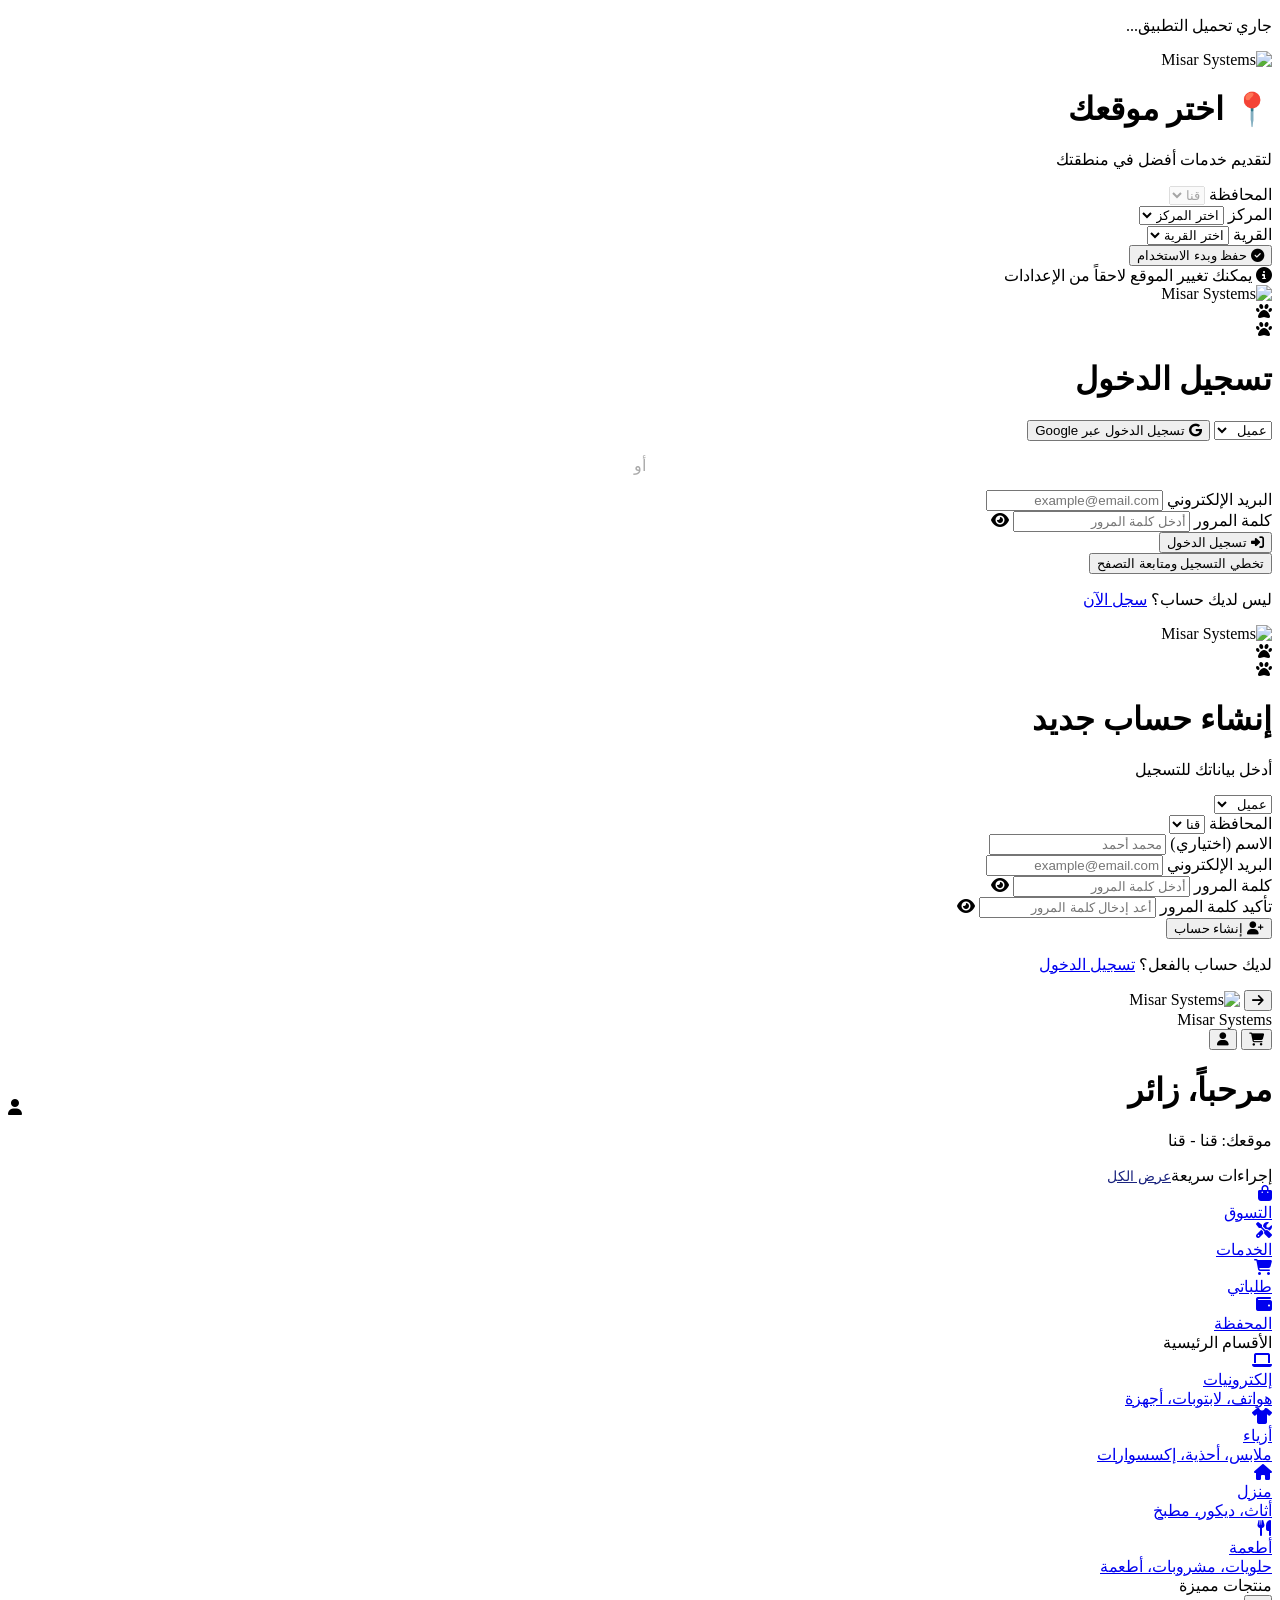
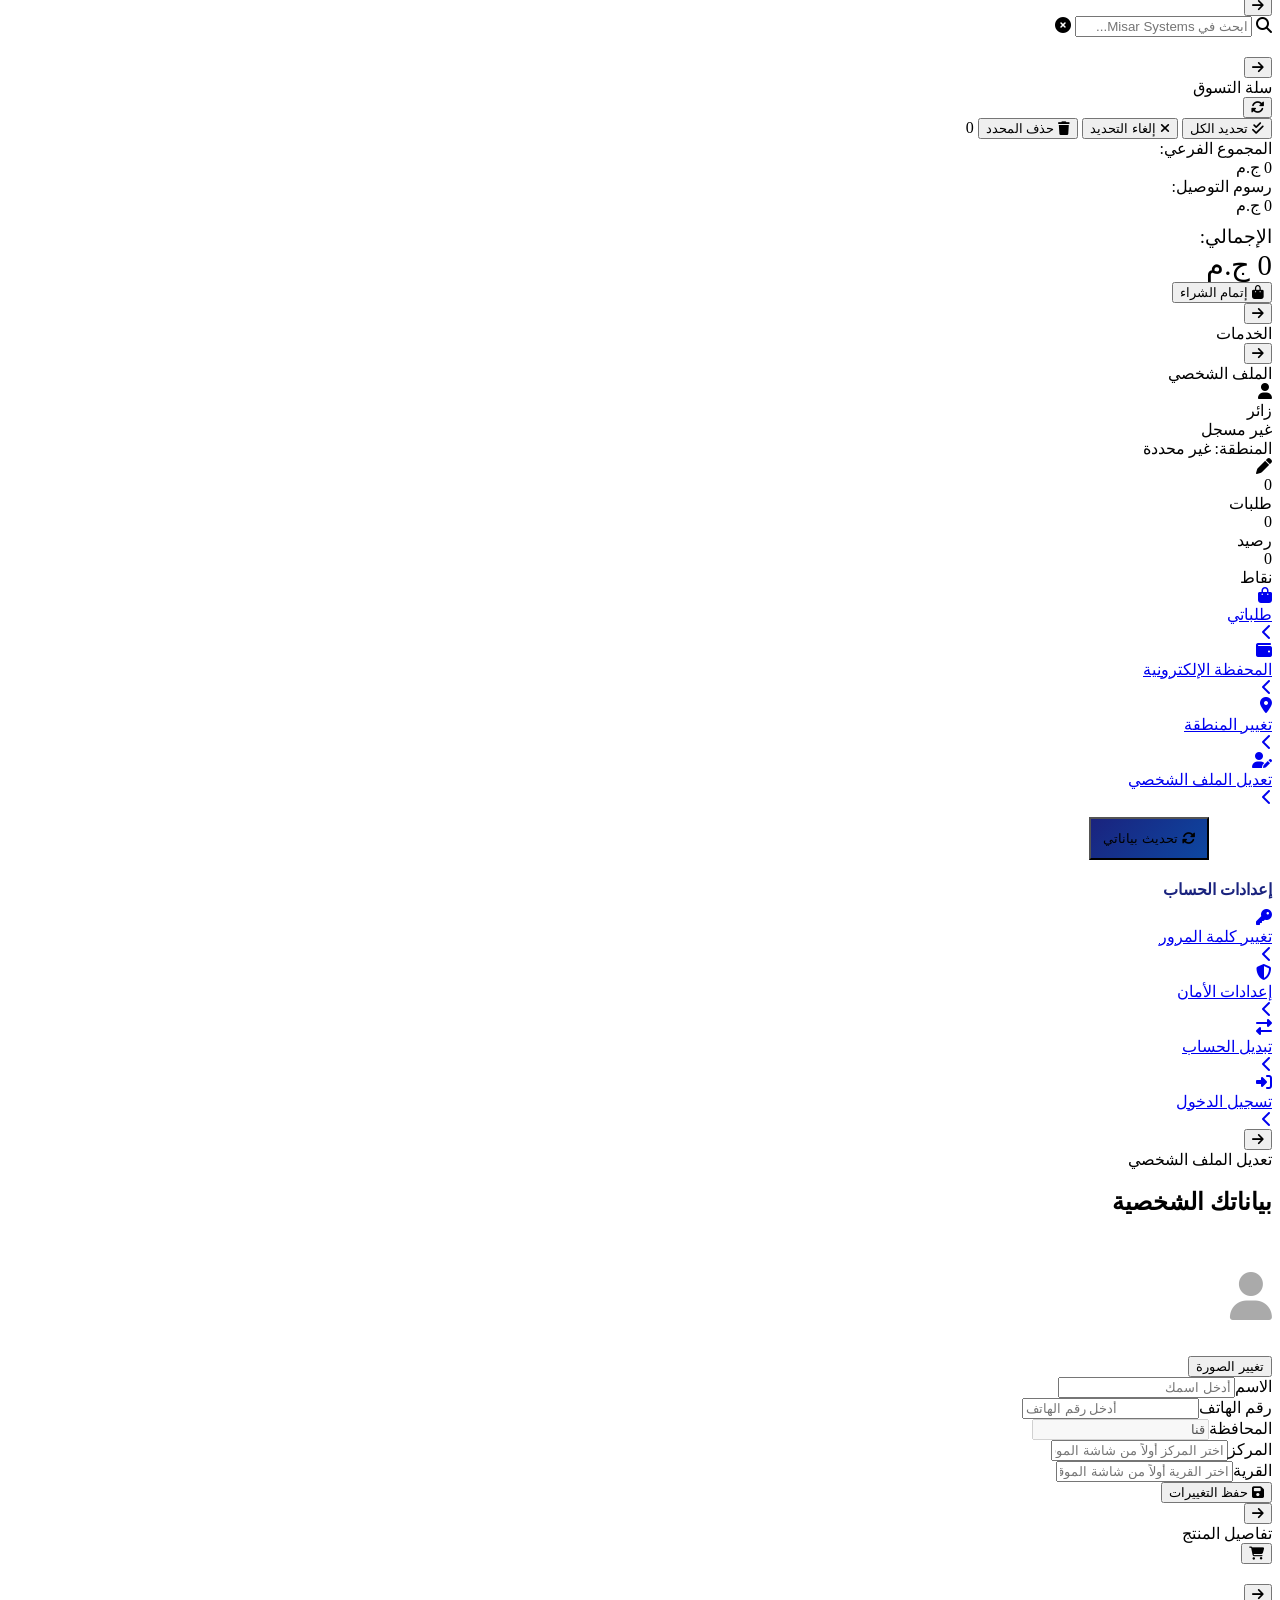
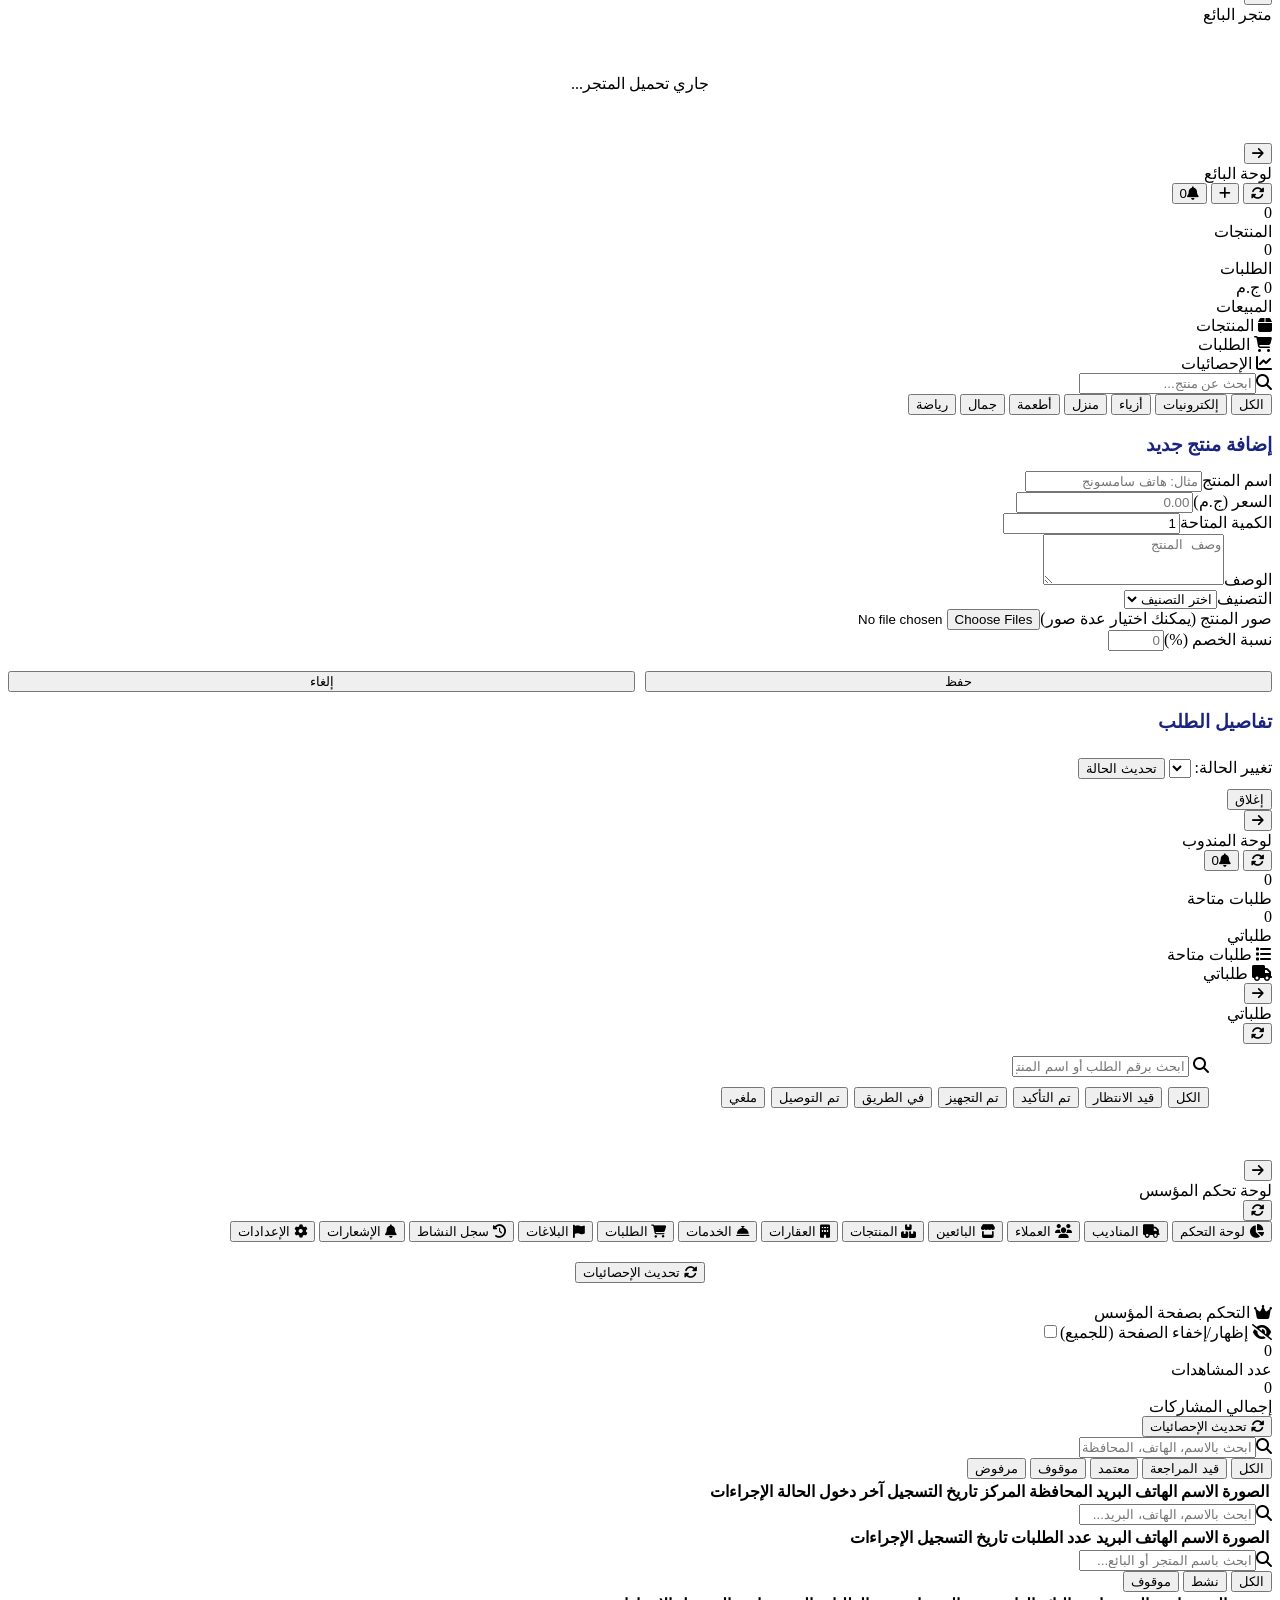
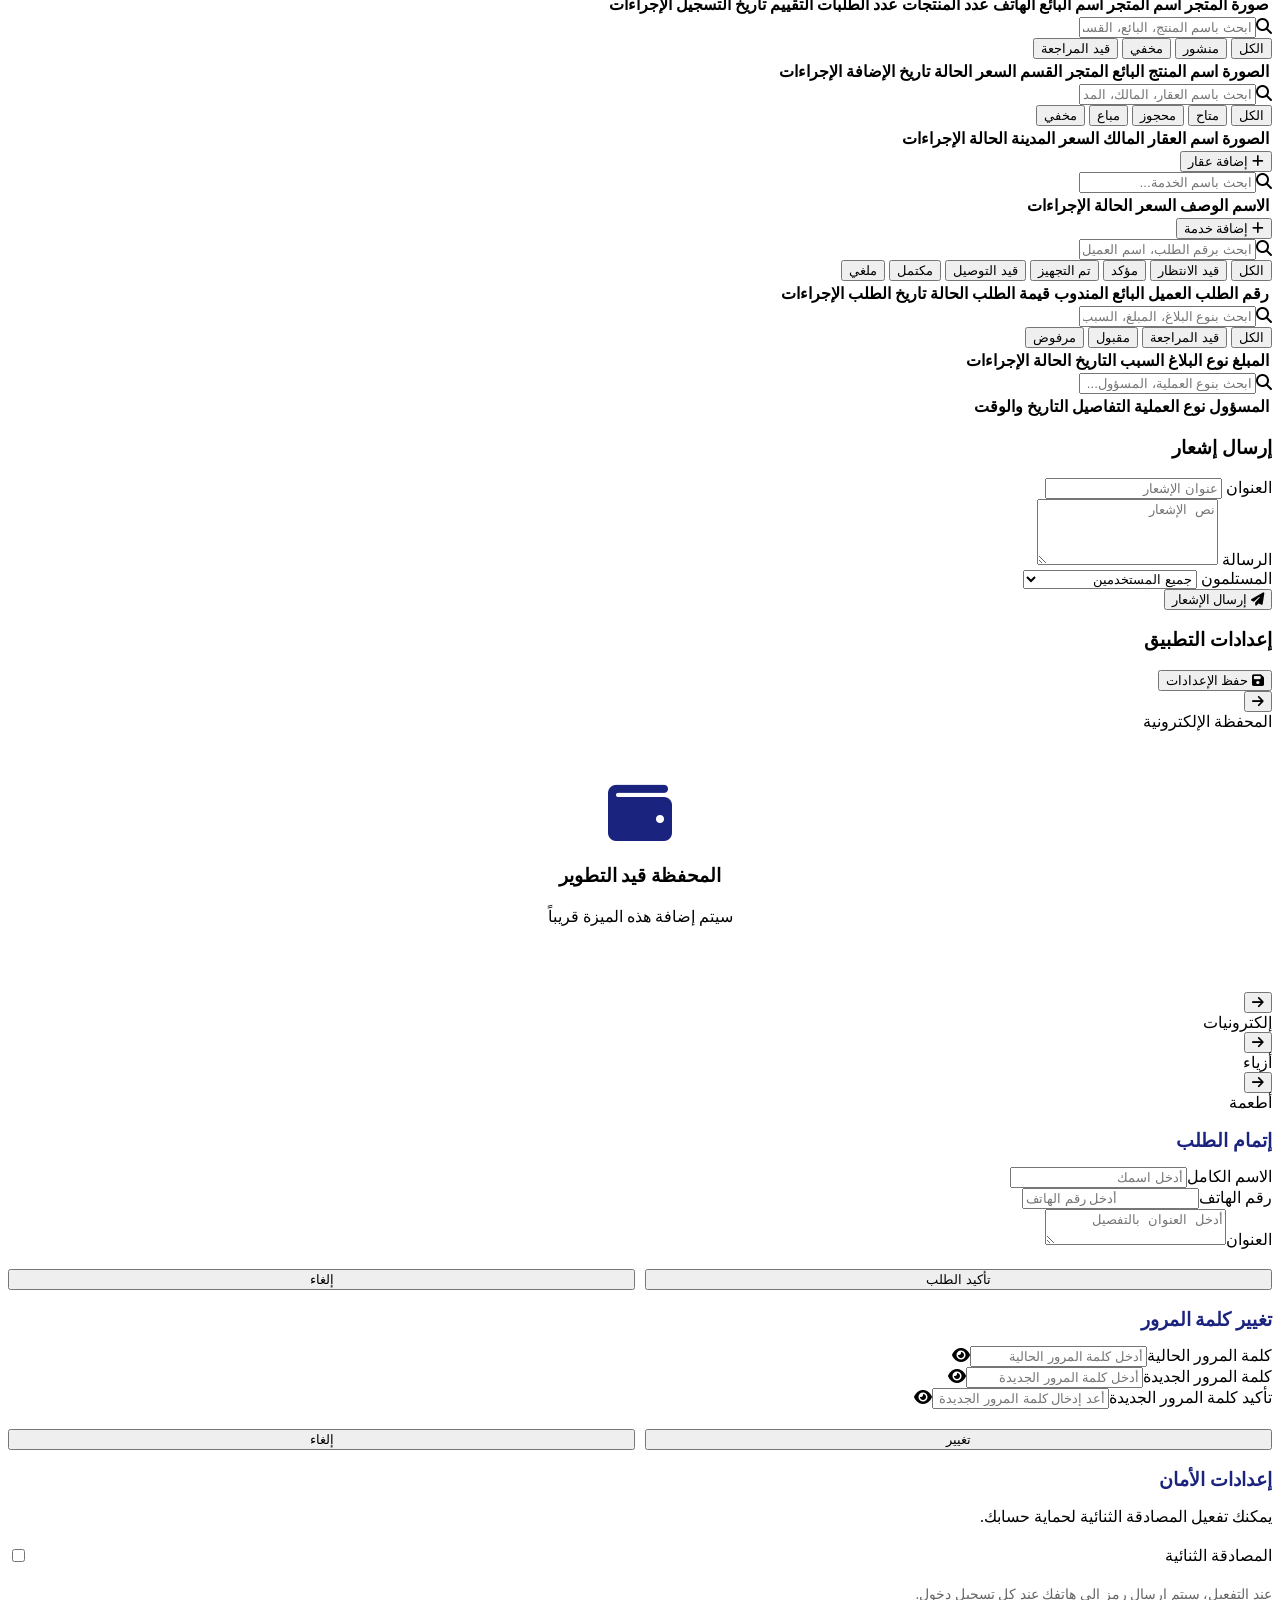
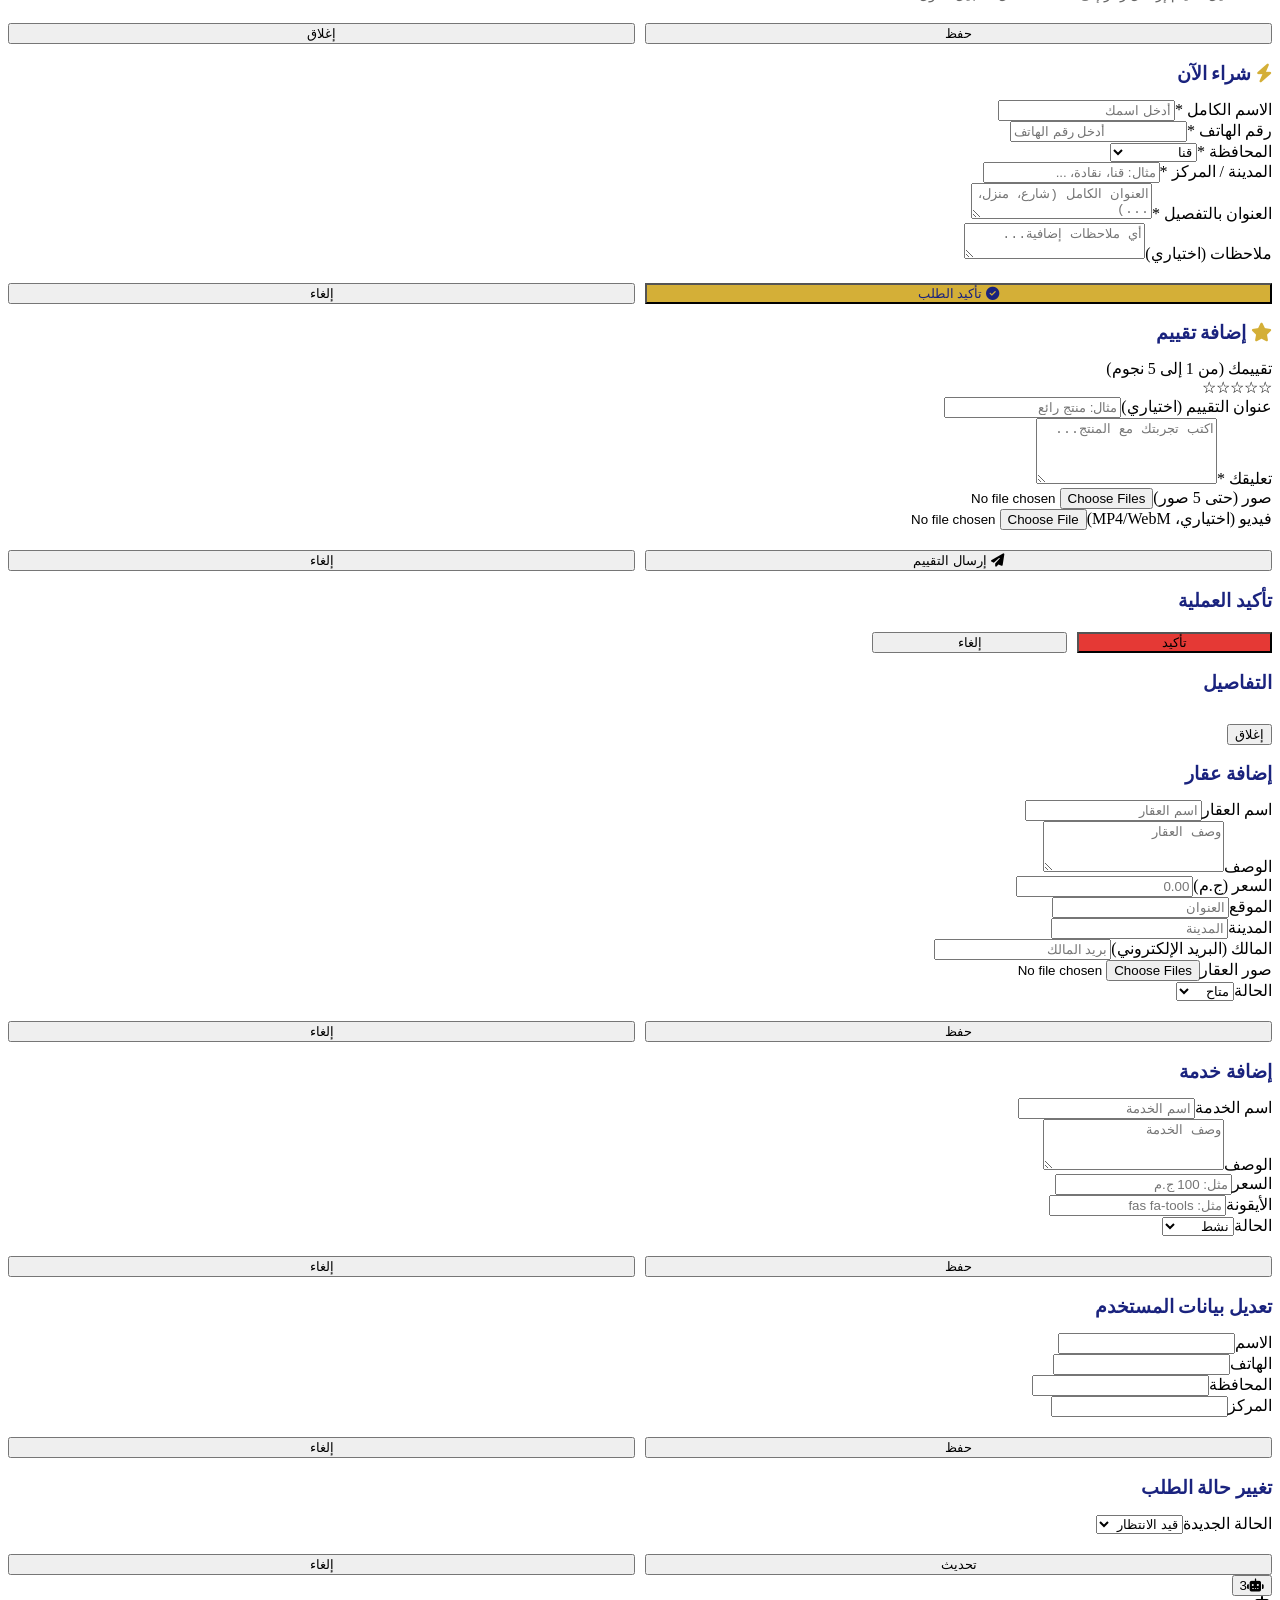
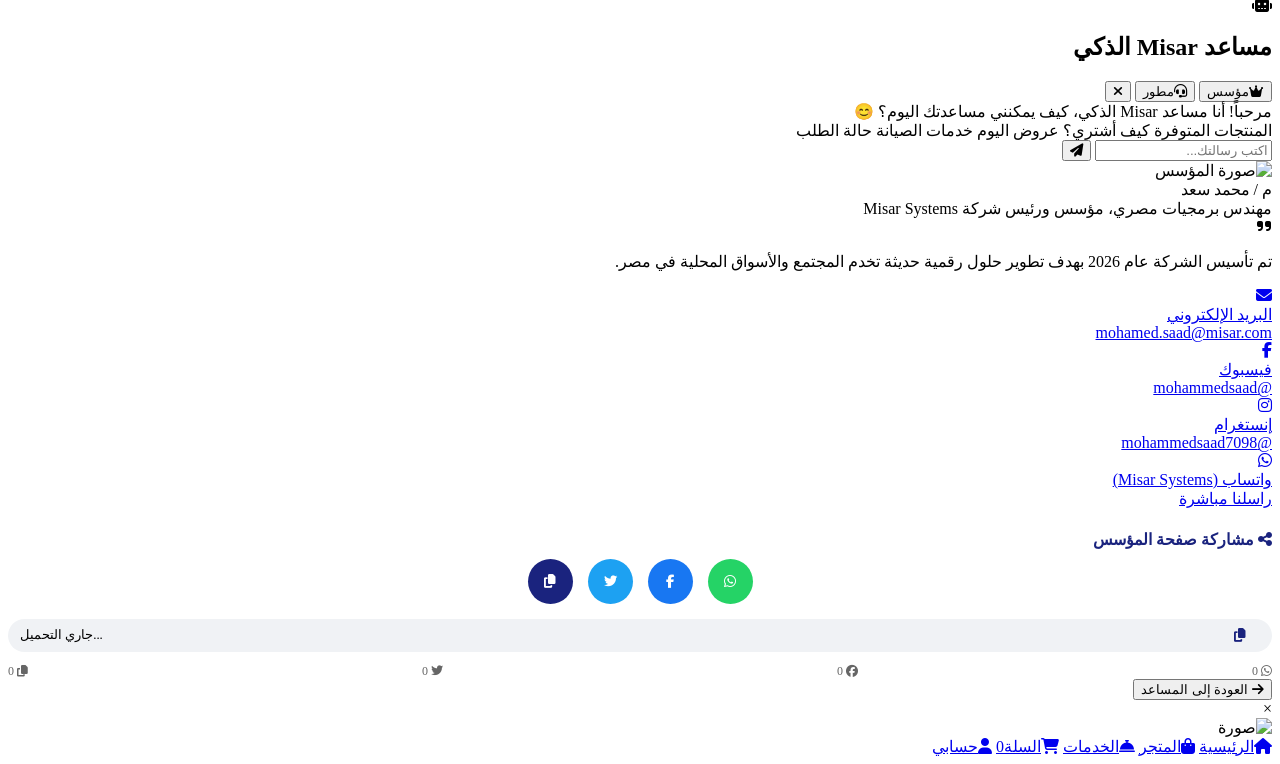
==== index.html @ fab07d79 "Add files via upload" ====
<!DOCTYPE html>
<html lang="ar" dir="rtl">
<head>
    <meta charset="UTF-8">
    <meta name="viewport" content="width=device-width, initial-scale=1.0, maximum-scale=1.0, user-scalable=no">
    <title>Misar Systems | مسار سيستمز</title>
    <meta name="theme-color" content="#1a237e">
    <meta name="apple-mobile-web-app-capable" content="yes">
    <meta name="apple-mobile-web-app-status-bar-style" content="black-translucent">
    <link href="https://fonts.googleapis.com/css2?family=Cairo:wght@400;600;700;800&display=swap" rel="stylesheet">
    <script src="https://cdn.jsdelivr.net/npm/@supabase/supabase-js@2"></script>
    <script src="https://cdn.jsdelivr.net/npm/chart.js"></script>
    <link rel="stylesheet" href="https://cdnjs.cloudflare.com/ajax/libs/font-awesome/6.4.0/css/all.min.css">
    <link rel="icon" type="image/x-icon" href="https://i.ibb.co/XktM4crn/1767120438295.png">
    <link rel="stylesheet" href="style.css">
    <meta name="google-site-verification" content="jpQbVa-GjiReP-X6Lf-sl5nripN0wcmPfttqgzKRMWk" />
</head>
<body>
<div class="app-container">
    <div class="status-bar"></div>
    <div class="loading" id="loadingScreen"><div class="loading-spinner"></div><p>جاري تحميل التطبيق...</p></div>

    <!-- ========== شاشة اختيار الموقع ========== -->
    <div class="screen hidden" id="locationScreen">
        <div class="location-screen">
            <img src="https://i.ibb.co/XktM4crn/1767120438295.png" alt="Misar Systems" class="login-logo" loading="lazy">
            <div class="location-card">
                <h1 class="location-title">📍 اختر موقعك</h1>
                <p class="location-subtitle">لتقديم خدمات أفضل في منطقتك</p>
                <div class="input-group">
                    <label class="input-label">المحافظة</label>
                    <select class="location-select" id="governorateSelect" disabled>
                        <option value="قنا" selected>قنا</option>
                    </select>
                </div>
                <div class="input-group">
                    <label class="input-label">المركز</label>
                    <select class="location-select" id="centerSelect">
                        <option value="">اختر المركز</option>
                        <option value="قنا">قنا</option>
                        <option value="نقادة">نقادة</option>
                        <option value="قوص">قوص</option>
                        <option value="دشنا">دشنا</option>
                        <option value="فرشوط">فرشوط</option>
                        <option value="أبو تشت">أبو تشت</option>
                        <option value="نجع حمادي">نجع حمادي</option>
                        <option value="قفط">قفط</option>
                    </select>
                </div>
                <div class="input-group">
                    <label class="input-label">القرية</label>
                    <select class="location-select" id="villageSelect">
                        <option value="">اختر القرية</option>
                    </select>
                </div>
                <button class="location-btn" id="saveLocationBtn">
                    <i class="fas fa-check-circle"></i> حفظ وبدء الاستخدام
                </button>
                <div class="location-note">
                    <i class="fas fa-info-circle"></i> يمكنك تغيير الموقع لاحقاً من الإعدادات
                </div>
            </div>
        </div>
    </div>

    <!-- ========== شاشة تسجيل الدخول ========== -->
    <div class="screen hidden" id="loginScreen">
        <div class="login-screen">
            <img src="https://i.ibb.co/XktM4crn/1767120438295.png" alt="Misar Systems" class="login-logo" loading="lazy">
            <div class="login-card">
                <div class="bear-wrapper">
                    <div class="bear-backdrop"></div>
                    <div class="bear-avatar" id="loginBear">
                        <div class="bear-ear left"><div class="bear-ear-inner"></div></div>
                        <div class="bear-ear right"><div class="bear-ear-inner"></div></div>
                        <div class="bear-face">
                            <div class="brows"><div class="brow"></div><div class="brow"></div></div>
                            <div class="bear-eyes"><div class="eye"><div class="pupil"></div></div><div class="eye"><div class="pupil"></div></div></div>
                            <div class="bear-nose"><div class="nose-shine"></div></div>
                            <div class="bear-mouth"></div>
                        </div>
                        <div class="cover-paws"><div class="paw"><i class="fas fa-paw"></i></div><div class="paw"><i class="fas fa-paw"></i></div></div>
                    </div>
                </div>
                <h1 class="login-title">تسجيل الدخول</h1>
                <select class="account-type-select" id="loginAccountType">
                    <option value="client" selected>عميل</option>
                    <option value="seller">بائع</option>
                    <option value="delivery">مندوب</option>
                </select>
                <button class="google-btn" id="googleLoginBtn"><i class="fab fa-google"></i> تسجيل الدخول عبر Google</button>
                <div style="text-align:center; margin:15px 0; color:#aaa;">أو</div>
                <div class="input-group">
                    <label class="input-label">البريد الإلكتروني</label>
                    <input type="email" class="input-field" id="loginEmail" placeholder="example@email.com">
                </div>
                <div class="input-group password-wrapper">
                    <label class="input-label">كلمة المرور</label>
                    <input type="password" class="input-field" id="loginPassword" placeholder="أدخل كلمة المرور">
                    <span class="toggle-password" onclick="togglePasswordVisibility('loginPassword', this)">
                        <i class="fas fa-eye"></i>
                    </span>
                </div>
                <button class="login-btn" id="loginBtn"><i class="fas fa-sign-in-alt"></i> تسجيل الدخول</button>
                <div class="skip-login"><button onclick="skipLogin()">تخطي التسجيل ومتابعة التصفح</button></div>
                <div class="login-footer">
                    <p>ليس لديك حساب؟ <a href="#" id="showRegisterLink">سجل الآن</a></p>
                </div>
            </div>
        </div>
    </div>

    <!-- ========== شاشة التسجيل ========== -->
    <div class="screen hidden" id="registerScreen">
        <div class="register-screen">
            <img src="https://i.ibb.co/XktM4crn/1767120438295.png" alt="Misar Systems" class="login-logo" loading="lazy">
            <div class="register-card">
                <div class="bear-wrapper">
                    <div class="bear-backdrop"></div>
                    <div class="bear-avatar" id="registerBear">
                        <div class="bear-ear left"><div class="bear-ear-inner"></div></div>
                        <div class="bear-ear right"><div class="bear-ear-inner"></div></div>
                        <div class="bear-face">
                            <div class="brows"><div class="brow"></div><div class="brow"></div></div>
                            <div class="bear-eyes"><div class="eye"><div class="pupil"></div></div><div class="eye"><div class="pupil"></div></div></div>
                            <div class="bear-nose"><div class="nose-shine"></div></div>
                            <div class="bear-mouth"></div>
                        </div>
                        <div class="cover-paws"><div class="paw"><i class="fas fa-paw"></i></div><div class="paw"><i class="fas fa-paw"></i></div></div>
                    </div>
                </div>
                <h1 class="register-title">إنشاء حساب جديد</h1>
                <p class="register-subtitle">أدخل بياناتك للتسجيل</p>
                <select class="account-type-select" id="registerAccountType">
                    <option value="client" selected>عميل</option>
                    <option value="seller">بائع</option>
                    <option value="delivery">مندوب</option>
                </select>
                <div class="input-group">
                    <label class="input-label">المحافظة</label>
                    <select class="location-select" id="registerGovernorate">
                        <option value="قنا" selected>قنا</option>
                    </select>
                </div>
                <div id="deliveryCenterField" style="display:none;">
                    <div class="input-group">
                        <label class="input-label">المركز (للمندوبين)</label>
                        <select id="deliveryCenterSelect" class="input-field">
                            <option value="">اختر المركز</option>
                            <option value="قنا">قنا</option>
                            <option value="نقادة">نقادة</option>
                            <option value="قوص">قوص</option>
                            <option value="دشنا">دشنا</option>
                            <option value="فرشوط">فرشوط</option>
                            <option value="أبو تشت">أبو تشت</option>
                            <option value="نجع حمادي">نجع حمادي</option>
                            <option value="قفط">قفط</option>
                        </select>
                    </div>
                </div>
                <div class="input-group">
                    <label class="input-label">الاسم (اختياري)</label>
                    <input type="text" class="input-field" id="registerName" placeholder="محمد أحمد">
                </div>
                <div class="input-group">
                    <label class="input-label">البريد الإلكتروني</label>
                    <input type="email" class="input-field" id="registerEmail" placeholder="example@email.com">
                </div>
                <div class="input-group password-wrapper">
                    <label class="input-label">كلمة المرور</label>
                    <input type="password" class="input-field" id="registerPassword" placeholder="أدخل كلمة المرور">
                    <span class="toggle-password" onclick="togglePasswordVisibility('registerPassword', this)">
                        <i class="fas fa-eye"></i>
                    </span>
                </div>
                <div class="input-group password-wrapper">
                    <label class="input-label">تأكيد كلمة المرور</label>
                    <input type="password" class="input-field" id="registerConfirmPassword" placeholder="أعد إدخال كلمة المرور">
                    <span class="toggle-password" onclick="togglePasswordVisibility('registerConfirmPassword', this)">
                        <i class="fas fa-eye"></i>
                    </span>
                </div>
                <button class="login-btn" id="registerBtn"><i class="fas fa-user-plus"></i> إنشاء حساب</button>
                <div class="login-footer">
                    <p>لديك حساب بالفعل؟ <a href="#" id="showLoginLink">تسجيل الدخول</a></p>
                </div>
            </div>
        </div>
    </div>

    <!-- ========== الشاشة الرئيسية ========== -->
    <div class="screen hidden" id="homeScreen">
        <div class="app-header">
            <div class="header-content">
                <div class="header-left">
                    <button class="back-btn" onclick="goBack()"><i class="fas fa-arrow-right"></i></button>
                    <img src="https://i.ibb.co/XktM4crn/1767120438295.png" alt="Misar Systems" class="app-logo" loading="lazy">
                    <div class="header-title">Misar Systems</div>
                </div>
                <div class="header-actions">
                    <button class="header-icon" onclick="showScreen('cartScreen')"><i class="fas fa-shopping-cart"></i></button>
                    <button class="header-icon" onclick="showScreen('profileScreen')"><i class="fas fa-user"></i></button>
                </div>
            </div>
        </div>
        <div class="welcome-section">
            <div style="display:flex; align-items:center; justify-content:space-between;">
                <div class="welcome-text"><h1 id="welcomeName">مرحباً، زائر</h1><p id="welcomeLocation">موقعك: قنا - قنا</p></div>
                <div class="user-avatar" id="welcomeAvatar" onclick="showScreen('editProfileScreen')"><i class="fas fa-user"></i></div>
            </div>
        </div>
        <div class="quick-actions">
            <div class="section-title"><span>إجراءات سريعة</span><a href="#" style="font-size:0.9rem; color:#1a237e;">عرض الكل</a></div>
            <div class="actions-grid">
                <a href="#" class="action-btn" onclick="showScreen('marketScreen')"><div class="action-icon"><i class="fas fa-shopping-bag"></i></div><span class="action-label">التسوق</span></a>
                <a href="#" class="action-btn" onclick="showScreen('servicesScreen')"><div class="action-icon"><i class="fas fa-tools"></i></div><span class="action-label">الخدمات</span></a>
                <a href="#" class="action-btn" onclick="showScreen('ordersScreen')"><div class="action-icon"><i class="fas fa-shopping-cart"></i></div><span class="action-label">طلباتي</span></a>
                <a href="#" class="action-btn" onclick="showScreen('walletScreen')"><div class="action-icon"><i class="fas fa-wallet"></i></div><span class="action-label">المحفظة</span></a>
            </div>
        </div>
        <div class="categories-section">
            <div class="section-title">الأقسام الرئيسية</div>
            <div class="categories-grid">
                <a href="#" class="category-card" onclick="showScreen('electronicsScreen')"><div class="category-icon"><i class="fas fa-laptop"></i></div><div class="category-title">إلكترونيات</div><div class="category-desc">هواتف، لابتوبات، أجهزة</div></a>
                <a href="#" class="category-card" onclick="showScreen('fashionScreen')"><div class="category-icon"><i class="fas fa-tshirt"></i></div><div class="category-title">أزياء</div><div class="category-desc">ملابس، أحذية، إكسسوارات</div></a>
                <a href="#" class="category-card" onclick="showScreen('homeScreen')"><div class="category-icon"><i class="fas fa-home"></i></div><div class="category-title">منزل</div><div class="category-desc">أثاث، ديكور، مطبخ</div></a>
                <a href="#" class="category-card" onclick="showScreen('foodScreen')"><div class="category-icon"><i class="fas fa-utensils"></i></div><div class="category-title">أطعمة</div><div class="category-desc">حلويات، مشروبات، أطعمة</div></a>
            </div>
        </div>
        <div class="products-section">
            <div class="section-title">منتجات مميزة</div>
            <div class="products-grid" id="featuredProducts"></div>
        </div>
    </div>

    <!-- ========== شاشة المتجر ========== -->
    <div class="screen hidden" id="marketScreen">
        <div class="app-header">
            <div class="header-content">
                <div class="header-left"><button class="back-btn active" onclick="goBack()"><i class="fas fa-arrow-right"></i></button></div>
                <div class="header-search">
                    <div class="search-container">
                        <i class="fas fa-search"></i>
                        <input type="text" id="marketSearchInput" placeholder="ابحث في Misar Systems...">
                        <span class="clear-search" id="clearSearch" onclick="clearSearch()"><i class="fas fa-times-circle"></i></span>
                    </div>
                </div>
                <div class="header-actions"></div>
            </div>
        </div>
        <div class="products-section" style="padding-top:20px;">
            <div class="products-grid" id="marketProducts"></div>
        </div>
    </div>

    <!-- ========== شاشة السلة ========== -->
    <div class="screen hidden" id="cartScreen">
        <div class="app-header">
            <div class="header-content">
                <div class="header-left"><button class="back-btn active" onclick="goBack()"><i class="fas fa-arrow-right"></i></button><div class="header-title">سلة التسوق</div></div>
                <div class="header-actions">
                    <button class="header-icon" onclick="loadCart()"><i class="fas fa-sync-alt"></i></button>
                </div>
            </div>
        </div>
        <div class="cart-toolbar">
            <button class="cart-tool-btn" onclick="toggleSelectAll()"><i class="fas fa-check-double"></i> تحديد الكل</button>
            <button class="cart-tool-btn" onclick="deselectAll()"><i class="fas fa-times"></i> إلغاء التحديد</button>
            <button class="cart-tool-btn danger" onclick="deleteSelected()"><i class="fas fa-trash"></i> حذف المحدد</button>
            <span class="selected-count" id="selectedCount">0</span>
        </div>
        <div class="cart-items" id="cartItems"></div>
        <div class="cart-summary">
            <div class="cart-total">
                <div class="total-label">المجموع الفرعي:</div>
                <div class="total-amount" id="cartSubtotal">0 ج.م</div>
            </div>
            <div class="cart-total">
                <div class="total-label">رسوم التوصيل:</div>
                <div class="total-amount" id="cartDeliveryFee">0 ج.م</div>
            </div>
            <div class="cart-total" style="border-top:2px solid var(--gold); padding-top:10px;">
                <div class="total-label" style="font-size:1.2rem;">الإجمالي:</div>
                <div class="total-amount" id="cartTotal" style="font-size:1.8rem;">0 ج.م</div>
            </div>
            <button class="checkout-btn" onclick="openCheckout()"><i class="fas fa-shopping-bag"></i> إتمام الشراء</button>
        </div>
    </div>

    <!-- ========== شاشة الخدمات ========== -->
    <div class="screen hidden" id="servicesScreen">
        <div class="app-header">
            <div class="header-content">
                <div class="header-left"><button class="back-btn active" onclick="goBack()"><i class="fas fa-arrow-right"></i></button><div class="header-title">الخدمات</div></div>
            </div>
        </div>
        <div class="services-list" id="servicesList"></div>
    </div>

    <!-- ========== شاشة الملف الشخصي ========== -->
    <div class="screen hidden" id="profileScreen">
        <div class="app-header">
            <div class="header-content">
                <div class="header-left"><button class="back-btn active" onclick="goBack()"><i class="fas fa-arrow-right"></i></button><div class="header-title">الملف الشخصي</div></div>
            </div>
        </div>
        <div class="profile-header">
            <div class="profile-avatar" id="profileAvatar" onclick="showScreen('editProfileScreen')"><i class="fas fa-user"></i></div>
            <div class="profile-name" id="profileName">زائر</div>
            <div class="profile-email" id="profileEmail">غير مسجل</div>
            <div class="profile-location" id="profileLocation">المنطقة: غير محددة</div>
            <div class="edit-avatar-icon" onclick="showScreen('editProfileScreen')"><i class="fas fa-pen"></i></div>
        </div>
        <div class="profile-stats">
            <div class="stat-card"><div class="stat-value" id="profileOrdersCount">0</div><div class="stat-label">طلبات</div></div>
            <div class="stat-card"><div class="stat-value">0</div><div class="stat-label">رصيد</div></div>
            <div class="stat-card"><div class="stat-value">0</div><div class="stat-label">نقاط</div></div>
        </div>
        <div class="profile-menu">
            <a href="#" class="menu-item" onclick="showScreen('ordersScreen')"><div class="menu-icon"><i class="fas fa-shopping-bag"></i></div><div class="menu-text">طلباتي</div><i class="fas fa-chevron-left menu-arrow"></i></a>
            <a href="#" class="menu-item" onclick="showScreen('walletScreen')"><div class="menu-icon"><i class="fas fa-wallet"></i></div><div class="menu-text">المحفظة الإلكترونية</div><i class="fas fa-chevron-left menu-arrow"></i></a>
            <a href="#" class="menu-item" id="sellerDashboardMenuItem" style="display:none;" onclick="showScreen('sellerDashboardScreen')"><div class="menu-icon"><i class="fas fa-store"></i></div><div class="menu-text">لوحة البائع</div><i class="fas fa-chevron-left menu-arrow"></i></a>
            <a href="#" class="menu-item" id="deliveryDashboardMenuItem" style="display:none;" onclick="showScreen('deliveryDashboardScreen')"><div class="menu-icon"><i class="fas fa-truck"></i></div><div class="menu-text">لوحة المندوب</div><i class="fas fa-chevron-left menu-arrow"></i></a>
            <a href="#" class="menu-item" id="founderDashboardMenuItem" style="display:none;" onclick="showScreen('founderDashboardScreen')"><div class="menu-icon"><i class="fas fa-crown"></i></div><div class="menu-text">لوحة تحكم المؤسس</div><i class="fas fa-chevron-left menu-arrow"></i></a>
            <a href="#" class="menu-item" onclick="openLocationSettings()"><div class="menu-icon"><i class="fas fa-map-marker-alt"></i></div><div class="menu-text">تغيير المنطقة</div><i class="fas fa-chevron-left menu-arrow"></i></a>
            <a href="#" class="menu-item" onclick="showScreen('editProfileScreen')"><div class="menu-icon"><i class="fas fa-user-edit"></i></div><div class="menu-text">تعديل الملف الشخصي</div><i class="fas fa-chevron-left menu-arrow"></i></a>
            <div style="padding: 0 5%; margin-top: 10px;">
                <button class="login-btn" onclick="refreshUserDataManually()" style="background: linear-gradient(135deg, #1a237e, #0d47a1); padding: 12px;">
                    <i class="fas fa-sync-alt"></i> تحديث بياناتي
                </button>
            </div>
            <div style="margin: 20px 0 10px; color:#1a237e; font-weight:700;">إعدادات الحساب</div>
            <a href="#" class="menu-item" onclick="showChangePasswordModal()"><div class="menu-icon"><i class="fas fa-key"></i></div><div class="menu-text">تغيير كلمة المرور</div><i class="fas fa-chevron-left menu-arrow"></i></a>
            <a href="#" class="menu-item" onclick="showSecurityModal()"><div class="menu-icon"><i class="fas fa-shield-alt"></i></div><div class="menu-text">إعدادات الأمان</div><i class="fas fa-chevron-left menu-arrow"></i></a>
            <a href="#" class="menu-item warning" onclick="switchAccount()"><div class="menu-icon"><i class="fas fa-exchange-alt"></i></div><div class="menu-text">تبديل الحساب</div><i class="fas fa-chevron-left menu-arrow"></i></a>
            <a href="#" class="menu-item danger" id="logoutMenuItem" style="display:none;" onclick="confirmLogout()"><div class="menu-icon"><i class="fas fa-sign-out-alt"></i></div><div class="menu-text">تسجيل الخروج</div><i class="fas fa-chevron-left menu-arrow"></i></a>
            <a href="#" class="menu-item" id="loginMenuItem" onclick="showScreen('loginScreen')"><div class="menu-icon"><i class="fas fa-sign-in-alt"></i></div><div class="menu-text">تسجيل الدخول</div><i class="fas fa-chevron-left menu-arrow"></i></a>
        </div>
    </div>

    <!-- ========== شاشة تعديل الملف الشخصي ========== -->
    <div class="screen hidden" id="editProfileScreen">
        <div class="app-header">
            <div class="header-content">
                <div class="header-left"><button class="back-btn active" onclick="goBack()"><i class="fas fa-arrow-right"></i></button><div class="header-title">تعديل الملف الشخصي</div></div>
            </div>
        </div>
        <div class="edit-profile-screen">
            <div class="edit-profile-card">
                <h2 class="edit-profile-title">بياناتك الشخصية</h2>
                <div class="edit-avatar-section">
                    <div class="edit-avatar-preview" id="editAvatarPreview"><img src="" id="editAvatarImg" style="display:none;"><i class="fas fa-user" id="editAvatarIcon" style="font-size:3rem; color:#aaa; line-height:120px;"></i></div>
                    <input type="file" id="avatarUpload" accept="image/*" style="display:none;">
                    <button class="edit-avatar-btn" onclick="document.getElementById('avatarUpload').click()">تغيير الصورة</button>
                </div>
                <div class="input-group"><label class="input-label">الاسم</label><input type="text" class="input-field" id="editName" placeholder="أدخل اسمك"></div>
                <div class="input-group"><label class="input-label">رقم الهاتف</label><input type="tel" class="input-field" id="editPhone" placeholder="أدخل رقم الهاتف"></div>
                <div class="input-group"><label class="input-label">المحافظة</label><input type="text" class="input-field" id="editGovernorate" value="قنا" disabled></div>
                <div class="input-group"><label class="input-label">المركز</label><input type="text" class="input-field" id="editCenter" placeholder="اختر المركز أولاً من شاشة الموقع"></div>
                <div class="input-group"><label class="input-label">القرية</label><input type="text" class="input-field" id="editVillage" placeholder="اختر القرية أولاً من شاشة الموقع"></div>
                <div id="sellerExtraFields" style="display:none;">
                    <div class="input-group"><label class="input-label">اسم المستخدم (للرابط الشخصي)</label><input type="text" id="editUsername" class="input-field" placeholder="example_name"><small style="color:#666;">سيظهر في رابط متجرك</small></div>
                    <div class="input-group"><label class="input-label">السيرة الذاتية (وصف المتجر)</label><textarea id="editBio" class="input-field" rows="3" placeholder="وصف قصير عن متجرك..."></textarea></div>
                </div>
                <button class="login-btn" id="saveProfileBtn" onclick="saveProfile()"><i class="fas fa-save"></i> حفظ التغييرات</button>
            </div>
        </div>
    </div>

    <!-- ========== شاشة تفاصيل المنتج ========== -->
    <div class="screen hidden" id="productDetailScreen">
        <div class="app-header">
            <div class="header-content">
                <div class="header-left"><button class="back-btn active" onclick="goBack()"><i class="fas fa-arrow-right"></i></button><div class="header-title">تفاصيل المنتج</div></div>
                <div class="header-actions"><button class="header-icon" onclick="showScreen('cartScreen')"><i class="fas fa-shopping-cart"></i></button></div>
            </div>
        </div>
        <div class="products-section" style="padding-top:20px;"><div id="productDetailContent"></div></div>
    </div>

    <!-- ========== شاشة متجر البائع ========== -->
    <div class="screen hidden" id="storeScreen">
        <div class="app-header">
            <div class="header-content">
                <div class="header-left"><button class="back-btn active" onclick="goBack()"><i class="fas fa-arrow-right"></i></button><div class="header-title">متجر البائع</div></div>
            </div>
        </div>
        <div id="storeContent"><div style="text-align:center; padding:50px;">جاري تحميل المتجر...</div></div>
    </div>

    <!-- ========== شاشة لوحة البائع ========== -->
    <div class="screen hidden" id="sellerDashboardScreen">
        <div class="app-header">
            <div class="header-content">
                <div class="header-left"><button class="back-btn active" onclick="goBack()"><i class="fas fa-arrow-right"></i></button><div class="header-title">لوحة البائع</div></div>
                <div class="header-actions">
                    <button class="header-icon" onclick="refreshSellerDashboard()" title="تحديث"><i class="fas fa-sync-alt"></i></button>
                    <button class="header-icon" onclick="showAddProductForm()" title="إضافة منتج"><i class="fas fa-plus"></i></button>
                    <button class="header-icon" onclick="showNotifications()" title="الإشعارات"><i class="fas fa-bell"></i><span class="notification-badge" id="sellerNotificationBadge">0</span></button>
                </div>
            </div>
        </div>
        <div class="seller-stats">
            <div class="stat-card"><div class="stat-value" id="sellerProductCount">0</div><div class="stat-label">المنتجات</div></div>
            <div class="stat-card"><div class="stat-value" id="sellerOrderCount">0</div><div class="stat-label">الطلبات</div></div>
            <div class="stat-card"><div class="stat-value" id="sellerRevenue">0 ج.م</div><div class="stat-label">المبيعات</div></div>
        </div>
        <div id="sellerStoreTools" class="qr-section" style="margin:20px 5%; padding:20px; background:white; border-radius:20px; box-shadow:0 4px 15px rgba(0,0,0,0.05); display:none;">
            <h3 style="color:#1a237e; margin-bottom:10px;"><i class="fas fa-store"></i> متجرك الشخصي</h3>
            <div id="storeLinkDisplay" class="store-link"></div>
            <div class="action-buttons">
                <button class="copy-btn" id="copyStoreLinkBtn"><i class="fas fa-copy"></i> نسخ الرابط</button>
                <button class="share-btn" id="shareStoreLinkBtn"><i class="fas fa-share-alt"></i> مشاركة</button>
                <button class="view-store-btn" id="viewMyStoreBtn"><i class="fas fa-eye"></i> عرض متجري</button>
            </div>
            <div><strong>QR Code للمتجر:</strong></div>
            <div class="qr-container" id="storeQRCode"></div>
            <div><button class="edit-avatar-btn" id="downloadQRBtn"><i class="fas fa-download"></i> تحميل QR</button></div>
        </div>
        <div class="seller-tabs">
            <div class="seller-tab active" onclick="switchSellerTab('products')"><i class="fas fa-box"></i> المنتجات</div>
            <div class="seller-tab" onclick="switchSellerTab('orders')"><i class="fas fa-shopping-cart"></i> الطلبات</div>
            <div class="seller-tab" onclick="switchSellerTab('analytics')"><i class="fas fa-chart-line"></i> الإحصائيات</div>
        </div>
        <div class="seller-content">
            <div id="sellerProductsTab">
                <div class="search-box"><i class="fas fa-search"></i><input type="text" id="sellerProductSearch" placeholder="ابحث عن منتج..." oninput="filterSellerProducts()"></div>
                <div class="filter-buttons" id="productCategoryFilters">
                    <button class="filter-btn active" data-category="all">الكل</button>
                    <button class="filter-btn" data-category="electronics">إلكترونيات</button>
                    <button class="filter-btn" data-category="fashion">أزياء</button>
                    <button class="filter-btn" data-category="home">منزل</button>
                    <button class="filter-btn" data-category="food">أطعمة</button>
                    <button class="filter-btn" data-category="beauty">جمال</button>
                    <button class="filter-btn" data-category="sports">رياضة</button>
                </div>
                <div class="product-management" id="sellerProductsList"></div>
            </div>
            <div id="sellerOrdersTab" style="display:none;">
                <div class="search-box"><i class="fas fa-search"></i><input type="text" id="sellerOrderSearch" placeholder="ابحث عن طلب..." oninput="filterSellerOrders()"></div>
                <div class="filter-buttons">
                    <button class="filter-btn active" data-order-status="all">الكل</button>
                    <button class="filter-btn" data-order-status="pending">جديد</button>
                    <button class="filter-btn" data-order-status="confirmed">مؤكد</button>
                    <button class="filter-btn" data-order-status="prepared">تم التجهيز</button>
                    <button class="filter-btn" data-order-status="delivered">مكتمل</button>
                    <button class="filter-btn" data-order-status="cancelled">ملغي</button>
                </div>
                <div class="orders-list" id="sellerOrdersList"></div>
            </div>
            <div id="sellerAnalyticsTab" style="display:none;">
                <div style="background:white; border-radius:18px; padding:20px; box-shadow:0 4px 15px rgba(0,0,0,0.05);">
                    <h3 style="color:#1a237e; margin-bottom:15px;">إحصائيات متقدمة</h3>
                    <div style="display:grid; grid-template-columns:1fr 1fr; gap:15px; margin-bottom:20px;">
                        <div style="text-align:center; padding:15px; background:#f5f7fa; border-radius:15px;"><div style="font-size:2rem; color:#1a237e;" id="totalProductsStat">0</div><div>إجمالي المنتجات</div></div>
                        <div style="text-align:center; padding:15px; background:#f5f7fa; border-radius:15px;"><div style="font-size:2rem; color:#1a237e;" id="totalOrdersStat">0</div><div>إجمالي الطلبات</div></div>
                        <div style="text-align:center; padding:15px; background:#f5f7fa; border-radius:15px;"><div style="font-size:2rem; color:#1a237e;" id="totalRevenueStat">0 ج.م</div><div>إجمالي المبيعات</div></div>
                        <div style="text-align:center; padding:15px; background:#f5f7fa; border-radius:15px;"><div style="font-size:2rem; color:#1a237e;" id="averageOrderStat">0 ج.م</div><div>متوسط الطلب</div></div>
                    </div>
                    <canvas id="salesChart" style="width:100%; height:200px;"></canvas>
                    <button class="login-btn" style="margin-top:15px;" onclick="exportOrdersCSV()"><i class="fas fa-download"></i> تصدير التقرير (CSV)</button>
                </div>
            </div>
        </div>
        <div id="productModal" class="modal" onclick="if(event.target===this) closeProductModal()">
            <div class="modal-content">
                <h3 style="color:#1a237e; margin-bottom:15px;" id="productModalTitle">إضافة منتج جديد</h3>
                <div class="input-group"><label class="input-label">اسم المنتج</label><input type="text" id="productName" class="input-field" placeholder="مثال: هاتف سامسونج"></div>
                <div class="input-group"><label class="input-label">السعر (ج.م)</label><input type="number" id="productPrice" class="input-field" placeholder="0.00" step="0.01"></div>
                <div class="input-group"><label class="input-label">الكمية المتاحة</label><input type="number" id="productStock" class="input-field" placeholder="0" value="1"></div>
                <div class="input-group"><label class="input-label">الوصف</label><textarea id="productDescription" class="input-field" placeholder="وصف المنتج" rows="3"></textarea></div>
                <div class="input-group"><label class="input-label">التصنيف</label><select id="productCategory" class="input-field"><option value="">اختر التصنيف</option><option value="electronics">إلكترونيات</option><option value="fashion">أزياء</option><option value="home">منزل</option><option value="food">أطعمة</option><option value="beauty">جمال وعناية</option><option value="sports">رياضة</option></select></div>
                <div class="input-group"><label class="input-label">صور المنتج (يمكنك اختيار عدة صور)</label><input type="file" id="productImages" accept="image/*" multiple onchange="previewMultipleImages(event)"><div class="image-preview-list" id="multiImagePreview"></div></div>
                <div class="input-group"><label class="input-label">نسبة الخصم (%)</label><input type="number" id="productDiscount" class="input-field" placeholder="0" min="0" max="100"></div>
                <input type="hidden" id="editingProductId" value="">
                <div style="display:flex; gap:10px; margin-top:20px;"><button class="login-btn" style="flex:1;" onclick="saveProduct()">حفظ</button><button class="google-btn" style="flex:1;" onclick="closeProductModal()">إلغاء</button></div>
            </div>
        </div>
        <div id="orderModal" class="modal" onclick="if(event.target===this) closeOrderModal()">
            <div class="modal-content">
                <h3 style="color:#1a237e; margin-bottom:15px;">تفاصيل الطلب</h3>
                <div id="orderDetails"></div>
                <div style="margin-top:15px;">
                    <label class="input-label">تغيير الحالة:</label>
                    <select id="orderStatusSelect" class="input-field"></select>
                    <button class="login-btn" style="margin-top:10px;" onclick="updateOrderStatusFromModal()">تحديث الحالة</button>
                </div>
                <button class="google-btn" style="margin-top:10px;" onclick="closeOrderModal()">إغلاق</button>
            </div>
        </div>
    </div>

    <!-- ========== شاشة لوحة المندوب ========== -->
    <div class="screen hidden" id="deliveryDashboardScreen">
        <div class="app-header">
            <div class="header-content">
                <div class="header-left"><button class="back-btn active" onclick="goBack()"><i class="fas fa-arrow-right"></i></button><div class="header-title">لوحة المندوب</div></div>
                <div class="header-actions">
                    <button class="header-icon" onclick="refreshDeliveryDashboard()" title="تحديث"><i class="fas fa-sync-alt"></i></button>
                    <button class="header-icon" onclick="showNotifications()" title="الإشعارات"><i class="fas fa-bell"></i><span class="notification-badge" id="deliveryNotificationBadge">0</span></button>
                </div>
            </div>
        </div>
        <div class="delivery-stats">
            <div class="stat-card"><div class="stat-value" id="availableOrdersCount">0</div><div class="stat-label">طلبات متاحة</div></div>
            <div class="stat-card"><div class="stat-value" id="myOrdersCount">0</div><div class="stat-label">طلباتي</div></div>
        </div>
        <div class="seller-tabs">
            <div class="seller-tab active" onclick="switchDeliveryTab('available')"><i class="fas fa-list"></i> طلبات متاحة</div>
            <div class="seller-tab" onclick="switchDeliveryTab('my')"><i class="fas fa-truck"></i> طلباتي</div>
        </div>
        <div class="seller-content">
            <div id="availableOrdersTab"><div class="orders-list" id="availableOrdersList"></div></div>
            <div id="myOrdersTab" style="display:none;"><div class="orders-list" id="myDeliveryOrdersList"></div></div>
        </div>
    </div>

    <!-- ========== شاشة طلبات العميل ========== -->
    <div class="screen hidden" id="ordersScreen">
        <div class="app-header">
            <div class="header-content">
                <div class="header-left"><button class="back-btn active" onclick="goBack()"><i class="fas fa-arrow-right"></i></button><div class="header-title">طلباتي</div></div>
                <div class="header-actions">
                    <button class="header-icon" onclick="loadBuyerOrdersWithTimeline()" title="تحديث"><i class="fas fa-sync-alt"></i></button>
                </div>
            </div>
        </div>
        <div class="orders-search-bar" style="padding:12px 5%; background:var(--sand); border-bottom:2px solid var(--gold);">
            <div class="search-container" style="margin-bottom:10px;">
                <i class="fas fa-search"></i>
                <input type="text" id="ordersSearchInput" placeholder="ابحث برقم الطلب أو اسم المنتج..." oninput="filterBuyerOrders()">
                <span class="clear-search" id="ordersClearSearch" onclick="document.getElementById('ordersSearchInput').value=''; filterBuyerOrders();" style="display:none;"><i class="fas fa-times-circle"></i></span>
            </div>
            <div class="filter-buttons" id="ordersFilterButtons" style="display:flex; flex-wrap:wrap; gap:6px;">
                <button class="filter-btn active" data-status="all" onclick="setOrdersFilter('all', this)">الكل</button>
                <button class="filter-btn" data-status="pending" onclick="setOrdersFilter('pending', this)">قيد الانتظار</button>
                <button class="filter-btn" data-status="confirmed" onclick="setOrdersFilter('confirmed', this)">تم التأكيد</button>
                <button class="filter-btn" data-status="prepared" onclick="setOrdersFilter('prepared', this)">تم التجهيز</button>
                <button class="filter-btn" data-status="in_delivery" onclick="setOrdersFilter('in_delivery', this)">في الطريق</button>
                <button class="filter-btn" data-status="delivered" onclick="setOrdersFilter('delivered', this)">تم التوصيل</button>
                <button class="filter-btn" data-status="cancelled" onclick="setOrdersFilter('cancelled', this)">ملغي</button>
            </div>
        </div>
        <div class="orders-list" id="buyerOrdersList" style="padding:20px 5%;"></div>
        <div class="orders-empty" id="ordersEmptyMessage" style="display:none; text-align:center; padding:50px 20px; color:#666;">
            <div style="font-size:4rem; margin-bottom:20px;">📋</div>
            <h3 style="color:#1a237e; margin-bottom:10px;">لا توجد طلبات مطابقة</h3>
            <p>حاول تغيير كلمات البحث أو التصفية</p>
        </div>
    </div>

    <!-- ============================================================ -->
    <!-- ========== شاشة لوحة المؤسس (المطورة) ========== -->
    <!-- ============================================================ -->
    <div class="screen hidden" id="founderDashboardScreen">
        <div class="app-header">
            <div class="header-content">
                <div class="header-left"><button class="back-btn active" onclick="goBack()"><i class="fas fa-arrow-right"></i></button><div class="header-title">لوحة تحكم المؤسس</div></div>
                <div class="header-actions">
                    <button class="header-icon" onclick="refreshFounderDashboard()" title="تحديث"><i class="fas fa-sync-alt"></i></button>
                </div>
            </div>
        </div>

        <!-- علامات التبويب -->
        <div class="founder-tabs">
            <button class="founder-tab active" data-tab="dashboard" onclick="switchFounderTab('dashboard')"><i class="fas fa-chart-pie"></i> لوحة التحكم</button>
            <button class="founder-tab" data-tab="deliveries" onclick="switchFounderTab('deliveries')"><i class="fas fa-truck"></i> المناديب</button>
            <button class="founder-tab" data-tab="customers" onclick="switchFounderTab('customers')"><i class="fas fa-users"></i> العملاء</button>
            <button class="founder-tab" data-tab="sellers" onclick="switchFounderTab('sellers')"><i class="fas fa-store"></i> البائعين</button>
            <button class="founder-tab" data-tab="products" onclick="switchFounderTab('products')"><i class="fas fa-boxes"></i> المنتجات</button>
            <button class="founder-tab" data-tab="properties" onclick="switchFounderTab('properties')"><i class="fas fa-building"></i> العقارات</button>
            <button class="founder-tab" data-tab="services" onclick="switchFounderTab('services')"><i class="fas fa-concierge-bell"></i> الخدمات</button>
            <button class="founder-tab" data-tab="orders" onclick="switchFounderTab('orders')"><i class="fas fa-shopping-cart"></i> الطلبات</button>
            <button class="founder-tab" data-tab="reports" onclick="switchFounderTab('reports')"><i class="fas fa-flag"></i> البلاغات</button>
            <button class="founder-tab" data-tab="logs" onclick="switchFounderTab('logs')"><i class="fas fa-history"></i> سجل النشاط</button>
            <button class="founder-tab" data-tab="notifications" onclick="switchFounderTab('notifications')"><i class="fas fa-bell"></i> الإشعارات</button>
            <button class="founder-tab" data-tab="settings" onclick="switchFounderTab('settings')"><i class="fas fa-cog"></i> الإعدادات</button>
        </div>

        <!-- محتوى التبويبات -->
        <div class="founder-tab-content">

            <!-- تبويب لوحة التحكم -->
            <div id="tab-dashboard" class="founder-tab-panel active">
                <div class="founder-stats-grid" id="founderStatsGrid"></div>
                <div style="margin-top:20px; text-align:center;">
                    <button class="refresh-stats-btn" onclick="refreshFounderDashboard()"><i class="fas fa-sync-alt"></i> تحديث الإحصائيات</button>
                </div>
                <!-- بطاقات المؤسس القديمة -->
                <div class="founder-dashboard-card" style="margin-top:20px;">
                    <div class="founder-dashboard-title"><i class="fas fa-crown"></i> التحكم بصفحة المؤسس</div>
                    <div class="toggle-switch"><span><i class="fas fa-eye-slash"></i> إظهار/إخفاء الصفحة (للجميع)</span><label class="switch"><input type="checkbox" id="toggleFounderPage"><span class="slider"></span></label></div>
                    <div class="stats-row"><div class="stat-box"><div class="stat-number" id="founderViewsCount">0</div><div class="stat-label">عدد المشاهدات</div></div><div class="stat-box"><div class="stat-number" id="founderSharesTotal">0</div><div class="stat-label">إجمالي المشاركات</div></div></div>
                    <button class="refresh-stats-btn" onclick="refreshFounderStats()"><i class="fas fa-sync-alt"></i> تحديث الإحصائيات</button>
                </div>
            </div>

            <!-- تبويب المناديب -->
            <div id="tab-deliveries" class="founder-tab-panel">
                <div class="founder-toolbar">
                    <div class="search-box"><i class="fas fa-search"></i><input type="text" id="deliverySearchInput" placeholder="ابحث بالاسم، الهاتف، المحافظة، المركز، الحالة..." oninput="filterDeliveries()"></div>
                    <button class="filter-btn" onclick="filterDeliveriesByStatus('all')">الكل</button>
                    <button class="filter-btn" onclick="filterDeliveriesByStatus('pending')">قيد المراجعة</button>
                    <button class="filter-btn" onclick="filterDeliveriesByStatus('approved')">معتمد</button>
                    <button class="filter-btn" onclick="filterDeliveriesByStatus('suspended')">موقوف</button>
                    <button class="filter-btn" onclick="filterDeliveriesByStatus('rejected')">مرفوض</button>
                </div>
                <div id="deliveriesTableWrapper">
                    <table class="founder-table" id="deliveriesTable">
                        <thead>
                            <tr><th>الصورة</th><th>الاسم</th><th>الهاتف</th><th>البريد</th><th>المحافظة</th><th>المركز</th><th>تاريخ التسجيل</th><th>آخر دخول</th><th>الحالة</th><th>الإجراءات</th></tr>
                        </thead>
                        <tbody id="deliveriesTableBody"></tbody>
                    </table>
                </div>
                <div class="pagination" id="deliveriesPagination"></div>
            </div>

            <!-- تبويب العملاء -->
            <div id="tab-customers" class="founder-tab-panel">
                <div class="founder-toolbar">
                    <div class="search-box"><i class="fas fa-search"></i><input type="text" id="customerSearchInput" placeholder="ابحث بالاسم، الهاتف، البريد..." oninput="filterCustomers()"></div>
                </div>
                <div id="customersTableWrapper">
                    <table class="founder-table" id="customersTable">
                        <thead>
                            <tr><th>الصورة</th><th>الاسم</th><th>الهاتف</th><th>البريد</th><th>عدد الطلبات</th><th>تاريخ التسجيل</th><th>الإجراءات</th></tr>
                        </thead>
                        <tbody id="customersTableBody"></tbody>
                    </table>
                </div>
                <div class="pagination" id="customersPagination"></div>
            </div>

            <!-- تبويب البائعين -->
            <div id="tab-sellers" class="founder-tab-panel">
                <div class="founder-toolbar">
                    <div class="search-box"><i class="fas fa-search"></i><input type="text" id="sellerSearchInput" placeholder="ابحث باسم المتجر أو البائع..." oninput="filterSellers()"></div>
                    <button class="filter-btn" onclick="filterSellersByStatus('all')">الكل</button>
                    <button class="filter-btn" onclick="filterSellersByStatus('approved')">نشط</button>
                    <button class="filter-btn" onclick="filterSellersByStatus('suspended')">موقوف</button>
                </div>
                <div id="sellersTableWrapper">
                    <table class="founder-table" id="sellersTable">
                        <thead>
                            <tr><th>صورة المتجر</th><th>اسم المتجر</th><th>اسم البائع</th><th>الهاتف</th><th>عدد المنتجات</th><th>عدد الطلبات</th><th>التقييم</th><th>تاريخ التسجيل</th><th>الإجراءات</th></tr>
                        </thead>
                        <tbody id="sellersTableBody"></tbody>
                    </table>
                </div>
                <div class="pagination" id="sellersPagination"></div>
            </div>

            <!-- تبويب المنتجات -->
            <div id="tab-products" class="founder-tab-panel">
                <div class="founder-toolbar">
                    <div class="search-box"><i class="fas fa-search"></i><input type="text" id="productSearchInput" placeholder="ابحث باسم المنتج، البائع، القسم..." oninput="filterProductsAdmin()"></div>
                    <button class="filter-btn" onclick="filterProductsAdminByStatus('all')">الكل</button>
                    <button class="filter-btn" onclick="filterProductsAdminByStatus('published')">منشور</button>
                    <button class="filter-btn" onclick="filterProductsAdminByStatus('hidden')">مخفي</button>
                    <button class="filter-btn" onclick="filterProductsAdminByStatus('review')">قيد المراجعة</button>
                </div>
                <div id="productsTableWrapper">
                    <table class="founder-table" id="productsTable">
                        <thead>
                            <tr><th>الصورة</th><th>اسم المنتج</th><th>البائع</th><th>المتجر</th><th>القسم</th><th>السعر</th><th>الحالة</th><th>تاريخ الإضافة</th><th>الإجراءات</th></tr>
                        </thead>
                        <tbody id="productsTableBody"></tbody>
                    </table>
                </div>
                <div class="pagination" id="productsPagination"></div>
            </div>

            <!-- تبويب العقارات -->
            <div id="tab-properties" class="founder-tab-panel">
                <div class="founder-toolbar">
                    <div class="search-box"><i class="fas fa-search"></i><input type="text" id="propertySearchInput" placeholder="ابحث باسم العقار، المالك، المدينة..." oninput="filterProperties()"></div>
                    <button class="filter-btn" onclick="filterPropertiesByStatus('all')">الكل</button>
                    <button class="filter-btn" onclick="filterPropertiesByStatus('available')">متاح</button>
                    <button class="filter-btn" onclick="filterPropertiesByStatus('reserved')">محجوز</button>
                    <button class="filter-btn" onclick="filterPropertiesByStatus('sold')">مباع</button>
                    <button class="filter-btn" onclick="filterPropertiesByStatus('hidden')">مخفي</button>
                </div>
                <div id="propertiesTableWrapper">
                    <table class="founder-table" id="propertiesTable">
                        <thead>
                            <tr><th>الصورة</th><th>اسم العقار</th><th>المالك</th><th>السعر</th><th>المدينة</th><th>الحالة</th><th>الإجراءات</th></tr>
                        </thead>
                        <tbody id="propertiesTableBody"></tbody>
                    </table>
                </div>
                <div class="pagination" id="propertiesPagination"></div>
                <button class="add-btn" onclick="showAddPropertyForm()"><i class="fas fa-plus"></i> إضافة عقار</button>
            </div>

            <!-- تبويب الخدمات -->
            <div id="tab-services" class="founder-tab-panel">
                <div class="founder-toolbar">
                    <div class="search-box"><i class="fas fa-search"></i><input type="text" id="serviceSearchInput" placeholder="ابحث باسم الخدمة..." oninput="filterServicesAdmin()"></div>
                </div>
                <div id="servicesTableWrapper">
                    <table class="founder-table" id="servicesTable">
                        <thead>
                            <tr><th>الاسم</th><th>الوصف</th><th>السعر</th><th>الحالة</th><th>الإجراءات</th></tr>
                        </thead>
                        <tbody id="servicesTableBody"></tbody>
                    </table>
                </div>
                <div class="pagination" id="servicesPagination"></div>
                <button class="add-btn" onclick="showAddServiceForm()"><i class="fas fa-plus"></i> إضافة خدمة</button>
            </div>

            <!-- تبويب الطلبات -->
            <div id="tab-orders" class="founder-tab-panel">
                <div class="founder-toolbar">
                    <div class="search-box"><i class="fas fa-search"></i><input type="text" id="orderSearchInput" placeholder="ابحث برقم الطلب، اسم العميل، البائع، المندوب..." oninput="filterOrdersAdmin()"></div>
                    <button class="filter-btn" onclick="filterOrdersAdminByStatus('all')">الكل</button>
                    <button class="filter-btn" onclick="filterOrdersAdminByStatus('pending')">قيد الانتظار</button>
                    <button class="filter-btn" onclick="filterOrdersAdminByStatus('confirmed')">مؤكد</button>
                    <button class="filter-btn" onclick="filterOrdersAdminByStatus('prepared')">تم التجهيز</button>
                    <button class="filter-btn" onclick="filterOrdersAdminByStatus('in_delivery')">قيد التوصيل</button>
                    <button class="filter-btn" onclick="filterOrdersAdminByStatus('delivered')">مكتمل</button>
                    <button class="filter-btn" onclick="filterOrdersAdminByStatus('cancelled')">ملغي</button>
                </div>
                <div id="ordersTableWrapper">
                    <table class="founder-table" id="ordersTable">
                        <thead>
                            <tr><th>رقم الطلب</th><th>العميل</th><th>البائع</th><th>المندوب</th><th>قيمة الطلب</th><th>الحالة</th><th>تاريخ الطلب</th><th>الإجراءات</th></tr>
                        </thead>
                        <tbody id="ordersTableBody"></tbody>
                    </table>
                </div>
                <div class="pagination" id="ordersPagination"></div>
            </div>

            <!-- تبويب البلاغات -->
            <div id="tab-reports" class="founder-tab-panel">
                <div class="founder-toolbar">
                    <div class="search-box"><i class="fas fa-search"></i><input type="text" id="reportSearchInput" placeholder="ابحث بنوع البلاغ، المبلغ، السبب..." oninput="filterReports()"></div>
                    <button class="filter-btn" onclick="filterReportsByStatus('all')">الكل</button>
                    <button class="filter-btn" onclick="filterReportsByStatus('pending')">قيد المراجعة</button>
                    <button class="filter-btn" onclick="filterReportsByStatus('approved')">مقبول</button>
                    <button class="filter-btn" onclick="filterReportsByStatus('rejected')">مرفوض</button>
                </div>
                <div id="reportsTableWrapper">
                    <table class="founder-table" id="reportsTable">
                        <thead>
                            <tr><th>المبلغ</th><th>نوع البلاغ</th><th>السبب</th><th>التاريخ</th><th>الحالة</th><th>الإجراءات</th></tr>
                        </thead>
                        <tbody id="reportsTableBody"></tbody>
                    </table>
                </div>
                <div class="pagination" id="reportsPagination"></div>
            </div>

            <!-- تبويب سجل النشاط -->
            <div id="tab-logs" class="founder-tab-panel">
                <div class="founder-toolbar">
                    <div class="search-box"><i class="fas fa-search"></i><input type="text" id="logSearchInput" placeholder="ابحث بنوع العملية، المسؤول..." oninput="filterLogs()"></div>
                </div>
                <div id="logsTableWrapper">
                    <table class="founder-table" id="logsTable">
                        <thead>
                            <tr><th>المسؤول</th><th>نوع العملية</th><th>التفاصيل</th><th>التاريخ والوقت</th></tr>
                        </thead>
                        <tbody id="logsTableBody"></tbody>
                    </table>
                </div>
                <div class="pagination" id="logsPagination"></div>
            </div>

            <!-- تبويب الإشعارات -->
            <div id="tab-notifications" class="founder-tab-panel">
                <div class="founder-card">
                    <h3>إرسال إشعار</h3>
                    <div class="input-group">
                        <label class="input-label">العنوان</label>
                        <input type="text" id="notificationTitle" class="input-field" placeholder="عنوان الإشعار">
                    </div>
                    <div class="input-group">
                        <label class="input-label">الرسالة</label>
                        <textarea id="notificationMessage" class="input-field" rows="4" placeholder="نص الإشعار"></textarea>
                    </div>
                    <div class="input-group">
                        <label class="input-label">المستلمون</label>
                        <select id="notificationRecipients" class="input-field">
                            <option value="all">جميع المستخدمين</option>
                            <option value="clients">العملاء فقط</option>
                            <option value="sellers">البائعين فقط</option>
                            <option value="deliveries">المناديب فقط</option>
                            <option value="specific">مستخدم محدد (أدخل البريد)</option>
                        </select>
                        <input type="email" id="specificUserEmail" class="input-field" placeholder="البريد الإلكتروني للمستخدم" style="display:none; margin-top:8px;">
                    </div>
                    <button class="login-btn" onclick="sendBulkNotification()"><i class="fas fa-paper-plane"></i> إرسال الإشعار</button>
                </div>
            </div>

            <!-- تبويب الإعدادات -->
            <div id="tab-settings" class="founder-tab-panel">
                <div class="founder-card">
                    <h3>إعدادات التطبيق</h3>
                    <div id="settingsForm"></div>
                    <button class="login-btn" onclick="saveAllSettings()"><i class="fas fa-save"></i> حفظ الإعدادات</button>
                </div>
            </div>

        </div> <!-- end founder-tab-content -->
    </div> <!-- end founderDashboardScreen -->

    <!-- ========== شاشات أخرى ========== -->
    <div class="screen hidden" id="walletScreen">
        <div class="app-header">
            <div class="header-content">
                <div class="header-left"><button class="back-btn active" onclick="goBack()"><i class="fas fa-arrow-right"></i></button><div class="header-title">المحفظة الإلكترونية</div></div>
            </div>
        </div>
        <div style="text-align:center; padding:50px;"><i class="fas fa-wallet" style="font-size:4rem; color:#1a237e;"></i><h3 style="margin:20px 0;">المحفظة قيد التطوير</h3><p>سيتم إضافة هذه الميزة قريباً</p></div>
    </div>

    <div class="screen hidden" id="electronicsScreen">
        <div class="app-header"><div class="header-content"><div class="header-left"><button class="back-btn active" onclick="goBack()"><i class="fas fa-arrow-right"></i></button><div class="header-title">إلكترونيات</div></div></div></div>
        <div class="products-section"><div class="products-grid" id="electronicsProducts"></div></div>
    </div>
    <div class="screen hidden" id="fashionScreen">
        <div class="app-header"><div class="header-content"><div class="header-left"><button class="back-btn active" onclick="goBack()"><i class="fas fa-arrow-right"></i></button><div class="header-title">أزياء</div></div></div></div>
        <div class="products-section"><div class="products-grid" id="fashionProducts"></div></div>
    </div>
    <div class="screen hidden" id="foodScreen">
        <div class="app-header"><div class="header-content"><div class="header-left"><button class="back-btn active" onclick="goBack()"><i class="fas fa-arrow-right"></i></button><div class="header-title">أطعمة</div></div></div></div>
        <div class="products-section"><div class="products-grid" id="foodProducts"></div></div>
    </div>

    <!-- ========== مودالات عامة ========== -->
    <div id="checkoutModal" class="modal" onclick="if(event.target===this) closeCheckoutModal()">
        <div class="modal-content">
            <h3 style="color:#1a237e; margin-bottom:15px;">إتمام الطلب</h3>
            <div class="input-group"><label class="input-label">الاسم الكامل</label><input type="text" id="checkoutName" class="input-field" placeholder="أدخل اسمك"></div>
            <div class="input-group"><label class="input-label">رقم الهاتف</label><input type="tel" id="checkoutPhone" class="input-field" placeholder="أدخل رقم الهاتف"></div>
            <div class="input-group"><label class="input-label">العنوان</label><textarea id="checkoutAddress" class="input-field" rows="2" placeholder="أدخل العنوان بالتفصيل"></textarea></div>
            <div style="display:flex; gap:10px; margin-top:20px;"><button class="login-btn" style="flex:1;" onclick="confirmOrder()">تأكيد الطلب</button><button class="google-btn" style="flex:1;" onclick="closeCheckoutModal()">إلغاء</button></div>
        </div>
    </div>

    <div id="changePasswordModal" class="modal" onclick="if(event.target===this) closeModal('changePasswordModal')">
        <div class="modal-content">
            <h3 style="color:#1a237e; margin-bottom:15px;">تغيير كلمة المرور</h3>
            <div class="input-group password-wrapper"><label class="input-label">كلمة المرور الحالية</label><input type="password" id="oldPassword" class="input-field" placeholder="أدخل كلمة المرور الحالية"><span class="toggle-password" onclick="togglePasswordVisibility('oldPassword', this)"><i class="fas fa-eye"></i></span></div>
            <div class="input-group password-wrapper"><label class="input-label">كلمة المرور الجديدة</label><input type="password" id="newPassword" class="input-field" placeholder="أدخل كلمة المرور الجديدة"><span class="toggle-password" onclick="togglePasswordVisibility('newPassword', this)"><i class="fas fa-eye"></i></span></div>
            <div class="input-group password-wrapper"><label class="input-label">تأكيد كلمة المرور الجديدة</label><input type="password" id="confirmNewPassword" class="input-field" placeholder="أعد إدخال كلمة المرور الجديدة"><span class="toggle-password" onclick="togglePasswordVisibility('confirmNewPassword', this)"><i class="fas fa-eye"></i></span></div>
            <div style="display:flex; gap:10px; margin-top:20px;"><button class="login-btn" style="flex:1;" onclick="changePassword()">تغيير</button><button class="google-btn" style="flex:1;" onclick="closeModal('changePasswordModal')">إلغاء</button></div>
        </div>
    </div>

    <div id="securityModal" class="modal" onclick="if(event.target===this) closeModal('securityModal')">
        <div class="modal-content">
            <h3 style="color:#1a237e; margin-bottom:15px;">إعدادات الأمان</h3>
            <p style="margin-bottom:20px;">يمكنك تفعيل المصادقة الثنائية لحماية حسابك.</p>
            <div style="display:flex; align-items:center; justify-content:space-between; margin-bottom:20px;"><span>المصادقة الثنائية</span><label class="switch"><input type="checkbox" id="twoFactorCheck"><span class="slider round"></span></label></div>
            <p style="color:#666; font-size:0.9rem;">عند التفعيل، سيتم إرسال رمز إلى هاتفك عند كل تسجيل دخول.</p>
            <div style="display:flex; gap:10px; margin-top:20px;"><button class="login-btn" style="flex:1;" onclick="saveSecuritySettings()">حفظ</button><button class="google-btn" style="flex:1;" onclick="closeModal('securityModal')">إغلاق</button></div>
        </div>
    </div>

    <div id="directCheckoutModal" class="modal" onclick="if(event.target===this) closeDirectCheckout()">
        <div class="modal-content">
            <h3 style="color:#1a237e; margin-bottom:15px;"><i class="fas fa-bolt" style="color:#D4AF37;"></i> شراء الآن</h3>
            <div class="input-group"><label class="input-label">الاسم الكامل *</label><input type="text" id="directName" class="input-field" placeholder="أدخل اسمك"></div>
            <div class="input-group"><label class="input-label">رقم الهاتف *</label><input type="tel" id="directPhone" class="input-field" placeholder="أدخل رقم الهاتف"></div>
            <div class="input-group"><label class="input-label">المحافظة *</label><select id="directGovernorate" class="input-field"><option value="قنا">قنا</option><option value="الأقصر">الأقصر</option><option value="أسوان">أسوان</option><option value="سوهاج">سوهاج</option><option value="أسيوط">أسيوط</option><option value="البحر الأحمر">البحر الأحمر</option></select></div>
            <div class="input-group"><label class="input-label">المدينة / المركز *</label><input type="text" id="directCity" class="input-field" placeholder="مثال: قنا، نقادة، ..."></div>
            <div class="input-group"><label class="input-label">العنوان بالتفصيل *</label><textarea id="directAddress" class="input-field" rows="2" placeholder="العنوان الكامل (شارع، منزل، ...)"></textarea></div>
            <div class="input-group"><label class="input-label">ملاحظات (اختياري)</label><textarea id="directNotes" class="input-field" rows="2" placeholder="أي ملاحظات إضافية..."></textarea></div>
            <div style="display:flex; gap:10px; margin-top:20px;"><button class="login-btn" style="flex:1; background: #D4AF37; color:#1a237e;" onclick="confirmDirectOrder()"><i class="fas fa-check-circle"></i> تأكيد الطلب</button><button class="google-btn" style="flex:1;" onclick="closeDirectCheckout()">إلغاء</button></div>
        </div>
    </div>

    <div id="addReviewModal" class="modal" onclick="if(event.target===this) closeReviewModal()">
        <div class="modal-content">
            <h3 style="color:#1a237e; margin-bottom:15px;"><i class="fas fa-star" style="color:#D4AF37;"></i> <span id="reviewModalTitle">إضافة تقييم</span></h3>
            <input type="hidden" id="reviewProductId"><input type="hidden" id="reviewId">
            <div class="input-group"><label class="input-label">تقييمك (من 1 إلى 5 نجوم)</label><div class="star-rating" id="starRating"><span class="star" data-value="1">☆</span><span class="star" data-value="2">☆</span><span class="star" data-value="3">☆</span><span class="star" data-value="4">☆</span><span class="star" data-value="5">☆</span></div><input type="hidden" id="reviewRating" value="5"></div>
            <div class="input-group"><label class="input-label">عنوان التقييم (اختياري)</label><input type="text" id="reviewTitle" class="input-field" placeholder="مثال: منتج رائع"></div>
            <div class="input-group"><label class="input-label">تعليقك *</label><textarea id="reviewComment" class="input-field" rows="4" placeholder="اكتب تجربتك مع المنتج..."></textarea></div>
            <div class="input-group"><label class="input-label">صور (حتى 5 صور)</label><input type="file" id="reviewImages" accept="image/*" multiple onchange="previewReviewImages(event)"><div class="review-media-preview" id="reviewImagesPreview"></div></div>
            <div class="input-group"><label class="input-label">فيديو (اختياري، MP4/WebM)</label><input type="file" id="reviewVideo" accept="video/*" onchange="previewReviewVideo(event)"><div class="review-media-preview" id="reviewVideoPreview"></div></div>
            <div style="display:flex; gap:10px; margin-top:20px;"><button class="login-btn" style="flex:1;" onclick="submitReview()"><i class="fas fa-paper-plane"></i> إرسال التقييم</button><button class="google-btn" style="flex:1;" onclick="closeReviewModal()">إلغاء</button></div>
        </div>
    </div>

    <!-- ========== مودالات لوحة المؤسس ========== -->
    <div id="confirmModal" class="modal" onclick="if(event.target===this) closeConfirmModal()">
        <div class="modal-content" style="max-width:400px;">
            <h3 style="color:#1a237e; margin-bottom:10px;">تأكيد العملية</h3>
            <p id="confirmMessage" style="margin:15px 0;"></p>
            <div style="display:flex; gap:10px; margin-top:20px;">
                <button class="login-btn" style="flex:1; background:#e53935;" id="confirmActionBtn">تأكيد</button>
                <button class="google-btn" style="flex:1;" onclick="closeConfirmModal()">إلغاء</button>
            </div>
        </div>
    </div>

    <div id="detailsModal" class="modal" onclick="if(event.target===this) closeDetailsModal()">
        <div class="modal-content" style="max-width:500px;">
            <h3 style="color:#1a237e; margin-bottom:15px;">التفاصيل</h3>
            <div id="detailsContent"></div>
            <button class="google-btn" style="margin-top:15px;" onclick="closeDetailsModal()">إغلاق</button>
        </div>
    </div>

    <div id="propertyModal" class="modal" onclick="if(event.target===this) closePropertyModal()">
        <div class="modal-content">
            <h3 style="color:#1a237e; margin-bottom:15px;" id="propertyModalTitle">إضافة عقار</h3>
            <input type="hidden" id="editingPropertyId">
            <div class="input-group"><label class="input-label">اسم العقار</label><input type="text" id="propertyName" class="input-field" placeholder="اسم العقار"></div>
            <div class="input-group"><label class="input-label">الوصف</label><textarea id="propertyDescription" class="input-field" rows="3" placeholder="وصف العقار"></textarea></div>
            <div class="input-group"><label class="input-label">السعر (ج.م)</label><input type="number" id="propertyPrice" class="input-field" placeholder="0.00" step="0.01"></div>
            <div class="input-group"><label class="input-label">الموقع</label><input type="text" id="propertyLocation" class="input-field" placeholder="العنوان"></div>
            <div class="input-group"><label class="input-label">المدينة</label><input type="text" id="propertyCity" class="input-field" placeholder="المدينة"></div>
            <div class="input-group"><label class="input-label">المالك (البريد الإلكتروني)</label><input type="email" id="propertyOwnerEmail" class="input-field" placeholder="بريد المالك"></div>
            <div class="input-group"><label class="input-label">صور العقار</label><input type="file" id="propertyImages" accept="image/*" multiple onchange="previewPropertyImages(event)"><div class="image-preview-list" id="propertyImagePreview"></div></div>
            <div class="input-group"><label class="input-label">الحالة</label><select id="propertyStatus" class="input-field"><option value="available">متاح</option><option value="reserved">محجوز</option><option value="sold">مباع</option><option value="hidden">مخفي</option></select></div>
            <div style="display:flex; gap:10px; margin-top:20px;"><button class="login-btn" style="flex:1;" onclick="saveProperty()">حفظ</button><button class="google-btn" style="flex:1;" onclick="closePropertyModal()">إلغاء</button></div>
        </div>
    </div>

    <div id="serviceModal" class="modal" onclick="if(event.target===this) closeServiceModal()">
        <div class="modal-content">
            <h3 style="color:#1a237e; margin-bottom:15px;" id="serviceModalTitle">إضافة خدمة</h3>
            <input type="hidden" id="editingServiceId">
            <div class="input-group"><label class="input-label">اسم الخدمة</label><input type="text" id="serviceName" class="input-field" placeholder="اسم الخدمة"></div>
            <div class="input-group"><label class="input-label">الوصف</label><textarea id="serviceDescription" class="input-field" rows="3" placeholder="وصف الخدمة"></textarea></div>
            <div class="input-group"><label class="input-label">السعر</label><input type="text" id="servicePrice" class="input-field" placeholder="مثل: 100 ج.م"></div>
            <div class="input-group"><label class="input-label">الأيقونة</label><input type="text" id="serviceIcon" class="input-field" placeholder="مثل: fas fa-tools"></div>
            <div class="input-group"><label class="input-label">الحالة</label><select id="serviceStatus" class="input-field"><option value="active">نشط</option><option value="inactive">غير نشط</option></select></div>
            <div style="display:flex; gap:10px; margin-top:20px;"><button class="login-btn" style="flex:1;" onclick="saveService()">حفظ</button><button class="google-btn" style="flex:1;" onclick="closeServiceModal()">إلغاء</button></div>
        </div>
    </div>

    <div id="userEditModal" class="modal" onclick="if(event.target===this) closeUserEditModal()">
        <div class="modal-content">
            <h3 style="color:#1a237e; margin-bottom:15px;">تعديل بيانات المستخدم</h3>
            <input type="hidden" id="editingUserId">
            <div class="input-group"><label class="input-label">الاسم</label><input type="text" id="editUserName" class="input-field"></div>
            <div class="input-group"><label class="input-label">الهاتف</label><input type="text" id="editUserPhone" class="input-field"></div>
            <div class="input-group"><label class="input-label">المحافظة</label><input type="text" id="editUserGovernorate" class="input-field"></div>
            <div class="input-group"><label class="input-label">المركز</label><input type="text" id="editUserCenter" class="input-field"></div>
            <div style="display:flex; gap:10px; margin-top:20px;"><button class="login-btn" style="flex:1;" onclick="saveUserEdit()">حفظ</button><button class="google-btn" style="flex:1;" onclick="closeUserEditModal()">إلغاء</button></div>
        </div>
    </div>

    <div id="orderStatusModal" class="modal" onclick="if(event.target===this) closeOrderStatusModal()">
        <div class="modal-content">
            <h3 style="color:#1a237e; margin-bottom:15px;">تغيير حالة الطلب</h3>
            <input type="hidden" id="orderStatusOrderId">
            <div class="input-group"><label class="input-label">الحالة الجديدة</label><select id="orderStatusSelectAdmin" class="input-field"><option value="pending">قيد الانتظار</option><option value="confirmed">مؤكد</option><option value="prepared">تم التجهيز</option><option value="in_delivery">قيد التوصيل</option><option value="delivered">مكتمل</option><option value="cancelled">ملغي</option></select></div>
            <div style="display:flex; gap:10px; margin-top:20px;"><button class="login-btn" style="flex:1;" onclick="updateOrderStatusAdmin()">تحديث</button><button class="google-btn" style="flex:1;" onclick="closeOrderStatusModal()">إلغاء</button></div>
        </div>
    </div>

    <!-- ========== شات بوت ومؤسس ========== -->
    <button class="chatbot-btn" onclick="openChatbot()"><i class="fas fa-robot"></i><span class="chatbot-badge" id="chatbotBadge">3</span></button>
    <div class="chatbot-screen" id="chatbotScreen">
        <div class="chatbot-header">
            <i class="fas fa-robot"></i><h2>مساعد Misar الذكي</h2>
            <button class="founder-btn" onclick="openFounderProfile()" title="صفحة المؤسس"><i class="fas fa-crown"></i><span>مؤسس</span></button>
            <button class="founder-btn" onclick="contactDeveloper()" title="تواصل مع المطور"><i class="fas fa-headset"></i><span>مطور</span></button>
            <button class="close-chatbot" onclick="closeChatbot()"><i class="fas fa-times"></i></button>
        </div>
        <div class="chat-messages" id="chatMessages"><div class="message bot">مرحباً! أنا مساعد Misar الذكي، كيف يمكنني مساعدتك اليوم؟ 😊</div></div>
        <div class="suggestions" id="suggestions">
            <span class="suggestion-chip" onclick="sendSuggestion('ما هي المنتجات المتوفرة؟')">المنتجات المتوفرة</span>
            <span class="suggestion-chip" onclick="sendSuggestion('كيف أشتري منتج؟')">كيف أشتري؟</span>
            <span class="suggestion-chip" onclick="sendSuggestion('عروض اليوم')">عروض اليوم</span>
            <span class="suggestion-chip" onclick="sendSuggestion('خدمات الصيانة')">خدمات الصيانة</span>
            <span class="suggestion-chip" onclick="sendSuggestion('حالة الطلب')">حالة الطلب</span>
        </div>
        <div class="chat-input-area">
            <input type="text" id="chatInput" placeholder="اكتب رسالتك..." onkeypress="if(event.key==='Enter') sendMessage()">
            <button onclick="sendMessage()"><i class="fas fa-paper-plane"></i></button>
        </div>
    </div>

    <div class="founder-profile-screen" id="founderProfileScreen">
        <div class="founder-cover"></div>
        <div class="founder-card">
            <div class="founder-avatar" onclick="openImageModal()"><img src="https://i.ibb.co/Fb0bXv47/1b7c163c815821997ef4c0271269d86e-0.webp" alt="صورة المؤسس" loading="lazy"></div>
            <div class="founder-name">م / محمد سعد</div>
            <div class="founder-title">مهندس برمجيات مصري، مؤسس ورئيس شركة Misar Systems</div>
            <div class="founder-bio"><i class="fas fa-quote-right"></i><p>تم تأسيس الشركة عام 2026 بهدف تطوير حلول رقمية حديثة تخدم المجتمع والأسواق المحلية في مصر.</p></div>
            <div class="founder-contact">
                <a href="mailto:mohamed.saad@misar.com" class="contact-row"><div class="contact-icon"><i class="fas fa-envelope"></i></div><div class="contact-info"><div class="contact-label">البريد الإلكتروني</div><div class="contact-value">mohamed.saad@misar.com</div></div></a>
                <a href="https://www.facebook.com/share/1DdQ5ezkjw/" target="_blank" class="contact-row"><div class="contact-icon"><i class="fab fa-facebook-f"></i></div><div class="contact-info"><div class="contact-label">فيسبوك</div><div class="contact-value">@mohammedsaad</div></div></a>
                <a href="https://www.instagram.com/mohammedsaad7098?igsh=dWR0MmszenA3Z2po" target="_blank" class="contact-row"><div class="contact-icon"><i class="fab fa-instagram"></i></div><div class="contact-info"><div class="contact-label">إنستغرام</div><div class="contact-value">@mohammedsaad7098</div></div></a>
                <a href="https://wa.me/message/6EKAC2UQB73VK1" target="_blank" class="contact-row"><div class="contact-icon"><i class="fab fa-whatsapp"></i></div><div class="contact-info"><div class="contact-label">واتساب (Misar Systems)</div><div class="contact-value">راسلنا مباشرة</div></div></a>
            </div>
            <div class="founder-share-section">
                <h4 style="color:#1a237e; margin-bottom: 10px;"><i class="fas fa-share-alt"></i> مشاركة صفحة المؤسس</h4>
                <div class="share-buttons" style="display: flex; gap: 15px; justify-content: center; flex-wrap: wrap;">
                    <button onclick="shareFounderPage('whatsapp')" class="share-icon-btn" style="background:#25D366; color:white; border:none; width:45px; height:45px; border-radius:50%; cursor:pointer;"><i class="fab fa-whatsapp"></i></button>
                    <button onclick="shareFounderPage('facebook')" class="share-icon-btn" style="background:#1877F2; color:white; border:none; width:45px; height:45px; border-radius:50%; cursor:pointer;"><i class="fab fa-facebook-f"></i></button>
                    <button onclick="shareFounderPage('twitter')" class="share-icon-btn" style="background:#1DA1F2; color:white; border:none; width:45px; height:45px; border-radius:50%; cursor:pointer;"><i class="fab fa-twitter"></i></button>
                    <button onclick="shareFounderPage('copy')" class="share-icon-btn" style="background:#1a237e; color:white; border:none; width:45px; height:45px; border-radius:50%; cursor:pointer;"><i class="fas fa-copy"></i></button>
                </div>
                <div class="founder-link-container" style="margin-top: 15px; direction: ltr; background: #f0f2f5; padding: 8px 12px; border-radius: 30px; font-size: 0.8rem; word-break: break-all; display: flex; justify-content: space-between; align-items: center;">
                    <span id="founderShareLink" style="flex:1; overflow-x: auto;">جاري التحميل...</span>
                    <button onclick="shareFounderPage('copy')" style="background: none; border: none; color:#1a237e; margin-right: 8px;"><i class="fas fa-copy"></i></button>
                </div>
                <div style="display: flex; justify-content: space-between; margin-top: 12px; font-size: 0.75rem; color: #666;">
                    <span><i class="fab fa-whatsapp"></i> <span id="shareCount_whatsapp">0</span></span>
                    <span><i class="fab fa-facebook"></i> <span id="shareCount_facebook">0</span></span>
                    <span><i class="fab fa-twitter"></i> <span id="shareCount_twitter">0</span></span>
                    <span><i class="fas fa-copy"></i> <span id="shareCount_copy">0</span></span>
                </div>
            </div>
            <button class="back-to-chatbot" onclick="closeFounderProfile()"><i class="fas fa-arrow-right"></i> العودة إلى المساعد</button>
        </div>
    </div>

    <div class="image-modal" id="founderImageModal" onclick="closeImageModal(event)">
        <div class="close-modal" onclick="closeImageModal(event)">×</div>
        <div class="modal-content"><img src="" alt="صورة" id="founderModalImage"></div>
    </div>

    <!-- ========== التنقل السفلي ========== -->
    <div class="bottom-nav">
        <a href="#" class="nav-item active" onclick="showScreen('homeScreen')"><i class="fas fa-home nav-icon"></i><span class="nav-label">الرئيسية</span></a>
        <a href="#" class="nav-item" onclick="showScreen('marketScreen')"><i class="fas fa-shopping-bag nav-icon"></i><span class="nav-label">المتجر</span></a>
        <a href="#" class="nav-item" onclick="showScreen('servicesScreen')"><i class="fas fa-concierge-bell nav-icon"></i><span class="nav-label">الخدمات</span></a>
        <a href="#" class="nav-item" onclick="showScreen('cartScreen')"><i class="fas fa-shopping-cart nav-icon"></i><span class="nav-label">السلة</span><span class="nav-badge" id="cartBadge">0</span></a>
        <a href="#" class="nav-item" onclick="showScreen('profileScreen')"><i class="fas fa-user nav-icon"></i><span class="nav-label">حسابي</span></a>
    </div>

    <div class="loading-overlay" id="loadingOverlay"><div class="loading-spinner-large"></div></div>
</div>

<!-- ========== ملفات الجافا سكريبت ========== -->
<script src="js/supabase.js"></script>
<script src="js/admin-dashboard.js"></script>
<script src="js/admin-couriers.js"></script>
<script src="js/admin-users.js"></script>
<script src="js/admin-products.js"></script>
<script src="js/admin-properties.js"></script>
<script src="js/admin-services.js"></script>
<script src="js/admin-orders.js"></script>
<script src="js/admin-reports.js"></script>
<script src="js/admin-logs.js"></script>
<script src="js/admin-settings.js"></script>
<script src="js/products.js"></script>
<script src="js/product.js"></script>
<script src="js/cart.js"></script>
<script>
    // ======== التهيئة العامة ========
    document.addEventListener('DOMContentLoaded', async function() {
        console.log('🚀 تطبيق Misar Systems بدأ التحميل...');

        // 1. تحميل الموقع المخزن
        const savedLocation = localStorage.getItem('misarUserLocation');
        if (savedLocation) {
            try {
                appState.location = JSON.parse(savedLocation);
            } catch(e) {}
        }

        // 2. جلسة المستخدم
        const { data: { session } } = await supabaseClient.auth.getSession();
        if (session) {
            const user = session.user;
            appState.user = {
                id: user.id,
                email: user.email,
                user_metadata: user.user_metadata
            };
            await loadUserData();
            appState.currentScreen = appState.userData.account_type === 'seller' ? 'sellerDashboardScreen' :
                                     (appState.userData.account_type === 'delivery' ? 'deliveryDashboardScreen' :
                                     (appState.userData.account_type === 'founder' ? 'founderDashboardScreen' :
                                     'homeScreen'));
        } else {
            appState.currentScreen = appState.location ? 'homeScreen' : 'locationScreen';
        }

        // 3. تحميل البيانات الأساسية
        await loadProductsFromDB();
        loadFeaturedProducts();
        loadMarketProducts();
        loadServices();
        loadCart();
        await updateCartBadgeFromDB();

        // 4. إخفاء شاشة التحميل وعرض الشاشة المناسبة
        setTimeout(() => {
            document.getElementById('loadingScreen').style.display = 'none';
            showScreen(appState.currentScreen);
            if (appState.location) {
                updateWelcomeLocation();
                updateProfileLocation();
            }
            toggleLoginMenu(!!appState.user);
            const isSeller = appState.userData?.account_type === 'seller';
            const isDelivery = appState.userData?.account_type === 'delivery';
            const isFounder = appState.userData?.account_type === 'founder';
            toggleSellerMenuItem(isSeller);
            toggleDeliveryMenuItem(isDelivery);
            toggleFounderMenuItem(isFounder);
            addInputInteractions();

            // إذا كان المستخدم مؤسساً، قم بتحميل لوحة التحكم
            if (isFounder) {
                setTimeout(() => {
                    if (typeof refreshFounderDashboard === 'function') {
                        refreshFounderDashboard();
                    }
                }, 500);
            }
        }, 1500);

        // ======== إضافة مستمع حالة المصادقة (التعديل الرئيسي) ========
        supabaseClient.auth.onAuthStateChange(async (event, session) => {
            if (event === 'SIGNED_IN' && session) {
                // تسجيل الدخول ناجح
                appState.user = {
                    id: session.user.id,
                    email: session.user.email,
                    user_metadata: session.user.user_metadata
                };
                await loadUserData();
                toggleLoginMenu(true);
                const accountType = appState.userData?.account_type || 'client';
                toggleSellerMenuItem(accountType === 'seller');
                toggleDeliveryMenuItem(accountType === 'delivery');
                toggleFounderMenuItem(accountType === 'founder');
                await updateCartBadgeFromDB();

                let targetScreen = 'homeScreen';
                if (accountType === 'seller') targetScreen = 'sellerDashboardScreen';
                else if (accountType === 'delivery') targetScreen = 'deliveryDashboardScreen';
                else if (accountType === 'founder') targetScreen = 'founderDashboardScreen';
                showScreen(targetScreen);
                showToast('تم تسجيل الدخول بنجاح', 'success');

                // تحديث معلومات المستخدم في الواجهة
                updateUserInfo();
                updateWelcomeLocation();
                updateProfileLocation();
            }

            if (event === 'SIGNED_OUT') {
                // تسجيل الخروج
                appState.user = null;
                appState.userData = {};
                toggleLoginMenu(false);
                toggleSellerMenuItem(false);
                toggleDeliveryMenuItem(false);
                toggleFounderMenuItem(false);
                updateUserInfo(true);
                await loadCart();
                await updateCartBadgeFromDB();
                showScreen('homeScreen');
                showToast('تم تسجيل الخروج', 'info');
            }
        });

        // ======== ربط الأحداث ========
        // زر تسجيل الدخول
        document.getElementById('loginBtn')?.addEventListener('click', function(e) {
            e.preventDefault();
            if (typeof signInWithEmail === 'function') signInWithEmail();
            else showToast('حدث خطأ في النظام', 'error');
        });

        // زر التسجيل
        document.getElementById('registerBtn')?.addEventListener('click', function(e) {
            e.preventDefault();
            if (typeof signUpWithEmail === 'function') signUpWithEmail();
            else showToast('حدث خطأ في النظام', 'error');
        });

        // زر Google
        document.getElementById('googleLoginBtn')?.addEventListener('click', function(e) {
            e.preventDefault();
            if (typeof signInWithGoogle === 'function') signInWithGoogle();
            else showToast('حدث خطأ في النظام', 'error');
        });

        // روابط التبديل
        document.getElementById('showRegisterLink')?.addEventListener('click', function(e) {
            e.preventDefault();
            showScreen('registerScreen');
        });
        document.getElementById('showLoginLink')?.addEventListener('click', function(e) {
            e.preventDefault();
            showScreen('loginScreen');
        });

        // حفظ الموقع
        document.getElementById('saveLocationBtn')?.addEventListener('click', saveLocation);

        // تحديث القرى عند تغيير المركز
        const centerSelect = document.getElementById('centerSelect');
        const villageSelect = document.getElementById('villageSelect');
        if (centerSelect && villageSelect) {
            centerSelect.addEventListener('change', function() {
                const center = this.value;
                if (!center) {
                    villageSelect.innerHTML = '<option value="">اختر القرية</option>';
                    villageSelect.disabled = true;
                    return;
                }
                villageSelect.disabled = false;
                loadVillagesForCenter(center, '');
            });
            if (appState.location?.center) {
                centerSelect.value = appState.location.center;
                villageSelect.disabled = false;
                loadVillagesForCenter(appState.location.center, appState.location.village || '');
            } else {
                villageSelect.disabled = true;
            }
        }

        // إعداد نجوم التقييم
        document.querySelectorAll('.star').forEach(star => {
            star.addEventListener('click', function() {
                const value = parseInt(this.dataset.value);
                document.getElementById('reviewRating').value = value;
                document.querySelectorAll('.star').forEach(s => {
                    s.textContent = parseInt(s.dataset.value) <= value ? '★' : '☆';
                    s.style.color = parseInt(s.dataset.value) <= value ? '#D4AF37' : '#ccc';
                });
            });
            star.addEventListener('mouseenter', function() {
                const value = parseInt(this.dataset.value);
                document.querySelectorAll('.star').forEach(s => {
                    s.style.color = parseInt(s.dataset.value) <= value ? '#D4AF37' : '#ccc';
                });
            });
            star.addEventListener('mouseleave', function() {
                const selected = parseInt(document.getElementById('reviewRating').value) || 5;
                document.querySelectorAll('.star').forEach(s => {
                    s.style.color = parseInt(s.dataset.value) <= selected ? '#D4AF37' : '#ccc';
                });
            });
        });

        // مستمع تغيير نوع المستلم في الإشعارات
        document.getElementById('notificationRecipients')?.addEventListener('change', function() {
            const specificEmail = document.getElementById('specificUserEmail');
            if (this.value === 'specific') {
                specificEmail.style.display = 'block';
            } else {
                specificEmail.style.display = 'none';
            }
        });

        console.log('✅ تم تحميل التطبيق بنجاح.');
    });

    // ======== دوال مساعدة ========
    function togglePasswordVisibility(inputId, toggleEl) {
        const input = document.getElementById(inputId);
        if (!input || !toggleEl) return;
        const isPassword = input.type === 'password';
        input.type = isPassword ? 'text' : 'password';
        const icon = toggleEl.querySelector('i');
        if (icon) {
            icon.className = isPassword ? 'fas fa-eye-slash' : 'fas fa-eye';
        }
    }
    window.togglePasswordVisibility = togglePasswordVisibility;

    // ======== استدعاء دوال لوحة المؤسس عند تبديل التبويب ========
    window.switchFounderTab = function(tabId) {
        document.querySelectorAll('.founder-tab').forEach(tab => tab.classList.remove('active'));
        const activeTab = document.querySelector(`.founder-tab[data-tab="${tabId}"]`);
        if (activeTab) activeTab.classList.add('active');
        document.querySelectorAll('.founder-tab-panel').forEach(panel => panel.classList.remove('active'));
        const targetPanel = document.getElementById(`tab-${tabId}`);
        if (targetPanel) targetPanel.classList.add('active');

        switch (tabId) {
            case 'dashboard': if (typeof refreshFounderDashboard === 'function') refreshFounderDashboard(); break;
            case 'deliveries': if (typeof loadDeliveriesTable === 'function') loadDeliveriesTable(); break;
            case 'customers': if (typeof loadCustomersTable === 'function') loadCustomersTable(); break;
            case 'sellers': if (typeof loadSellersTable === 'function') loadSellersTable(); break;
            case 'products': if (typeof loadProductsTableAdmin === 'function') loadProductsTableAdmin(); break;
            case 'properties': if (typeof loadPropertiesTable === 'function') loadPropertiesTable(); break;
            case 'services': if (typeof loadServicesTableAdmin === 'function') loadServicesTableAdmin(); break;
            case 'orders': if (typeof loadOrdersTableAdmin === 'function') loadOrdersTableAdmin(); break;
            case 'reports': if (typeof loadReportsTable === 'function') loadReportsTable(); break;
            case 'logs': if (typeof loadLogsTable === 'function') loadLogsTable(); break;
            case 'settings': if (typeof loadSettingsForm === 'function') loadSettingsForm(); break;
        }
    };

    console.log('✅ تم تحميل جميع الدوال.');
</script>
</body>
</html>
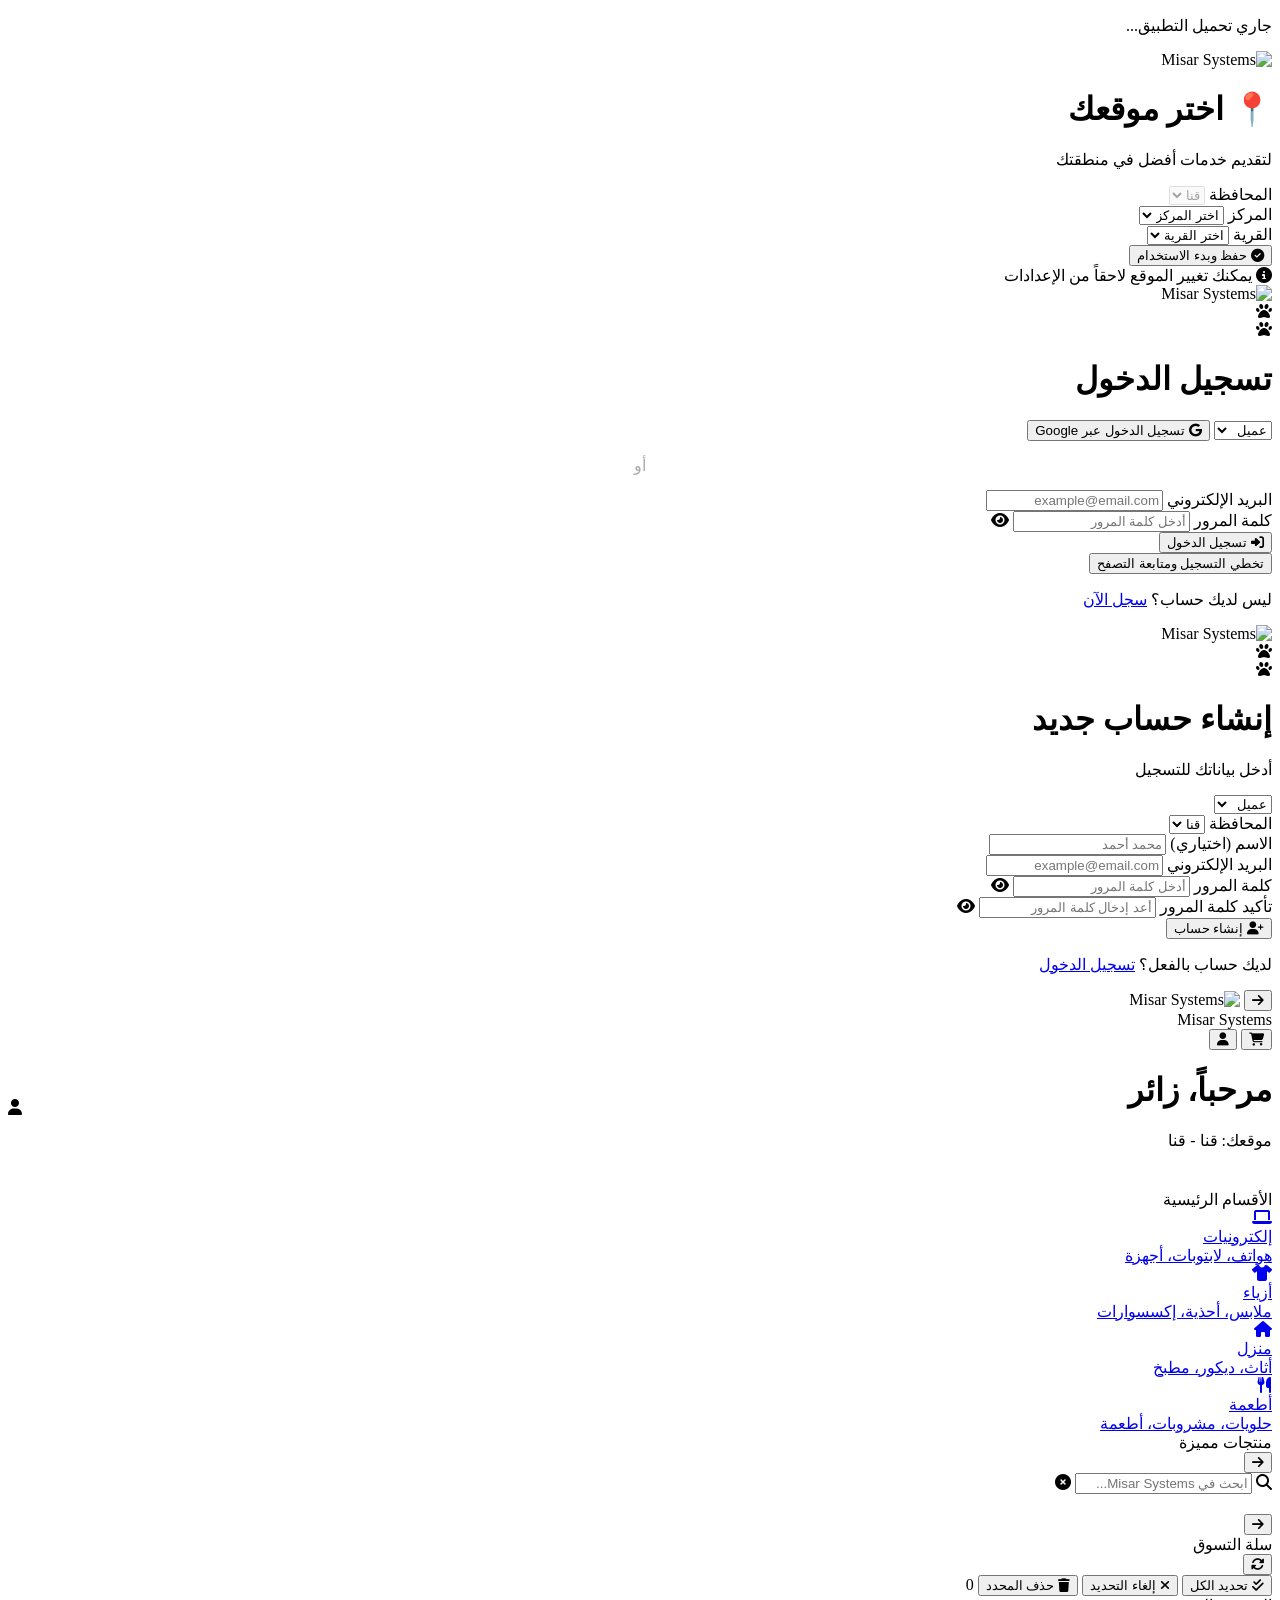
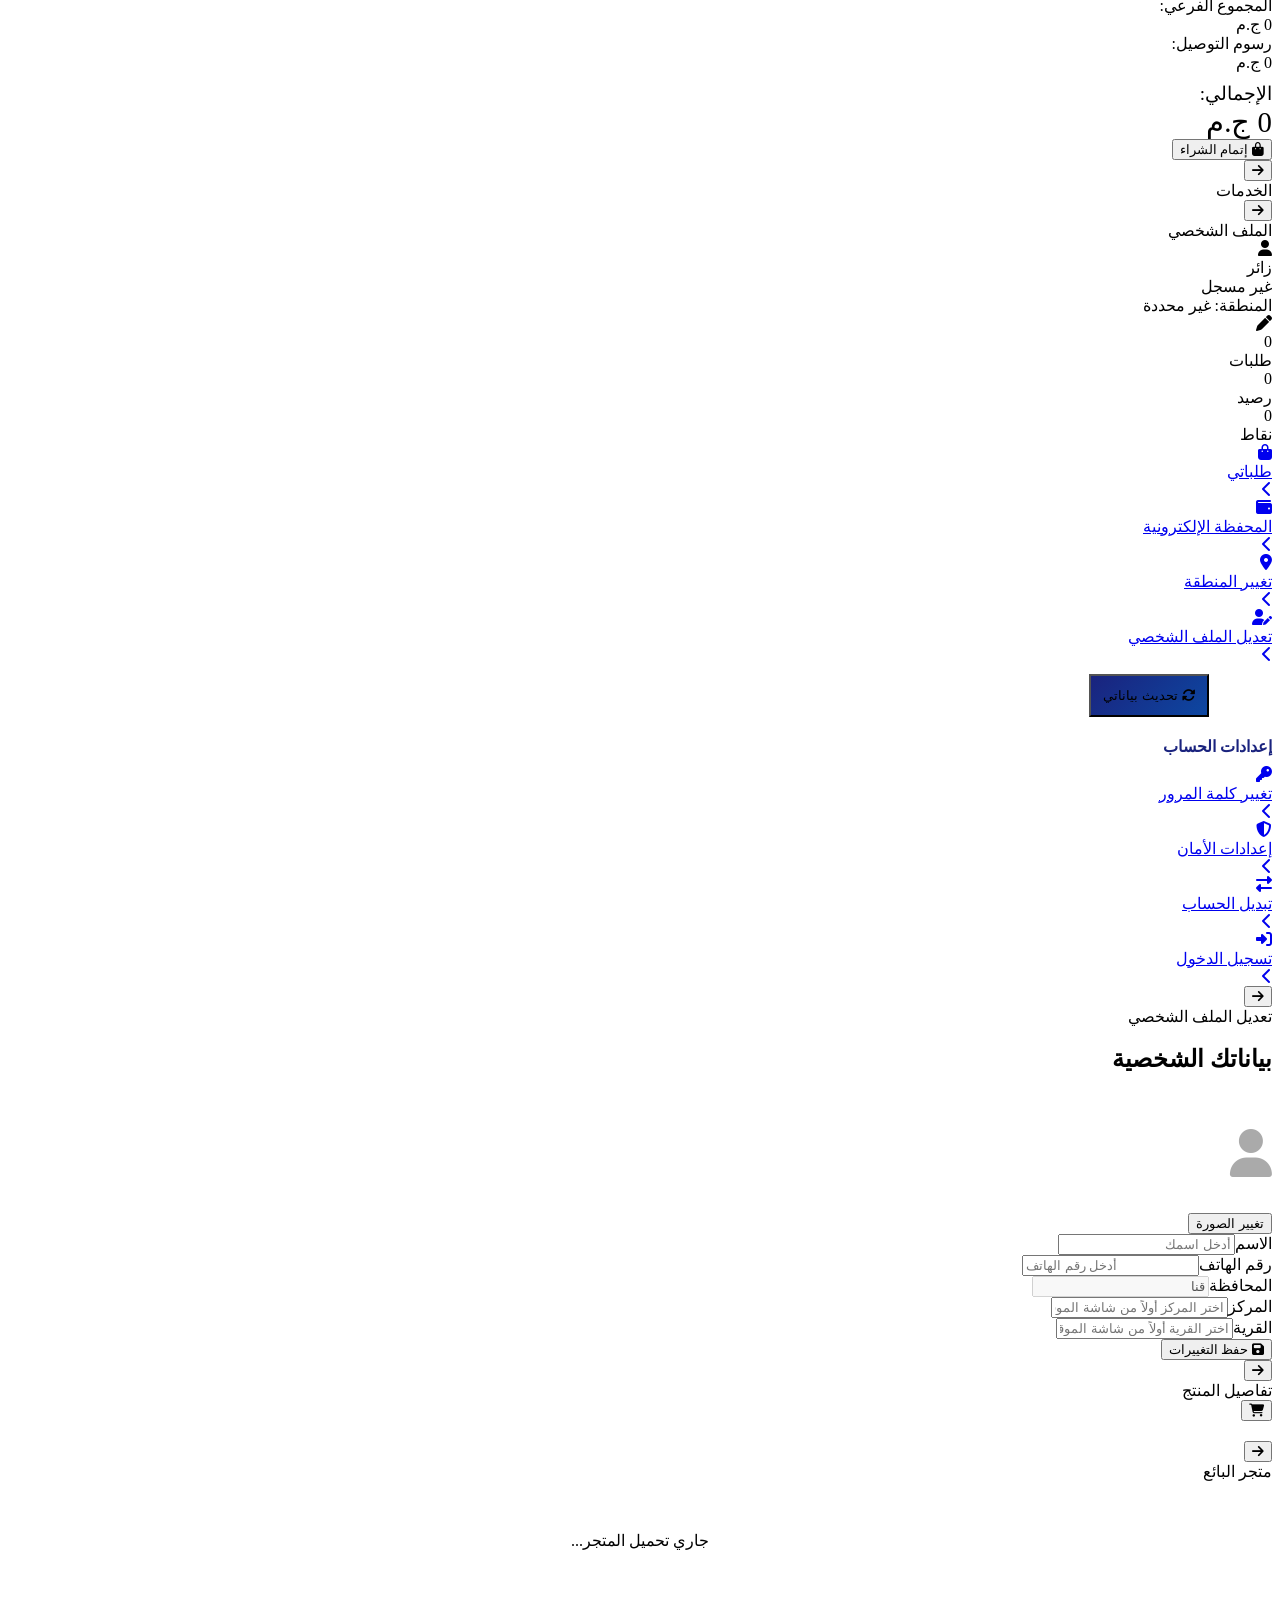
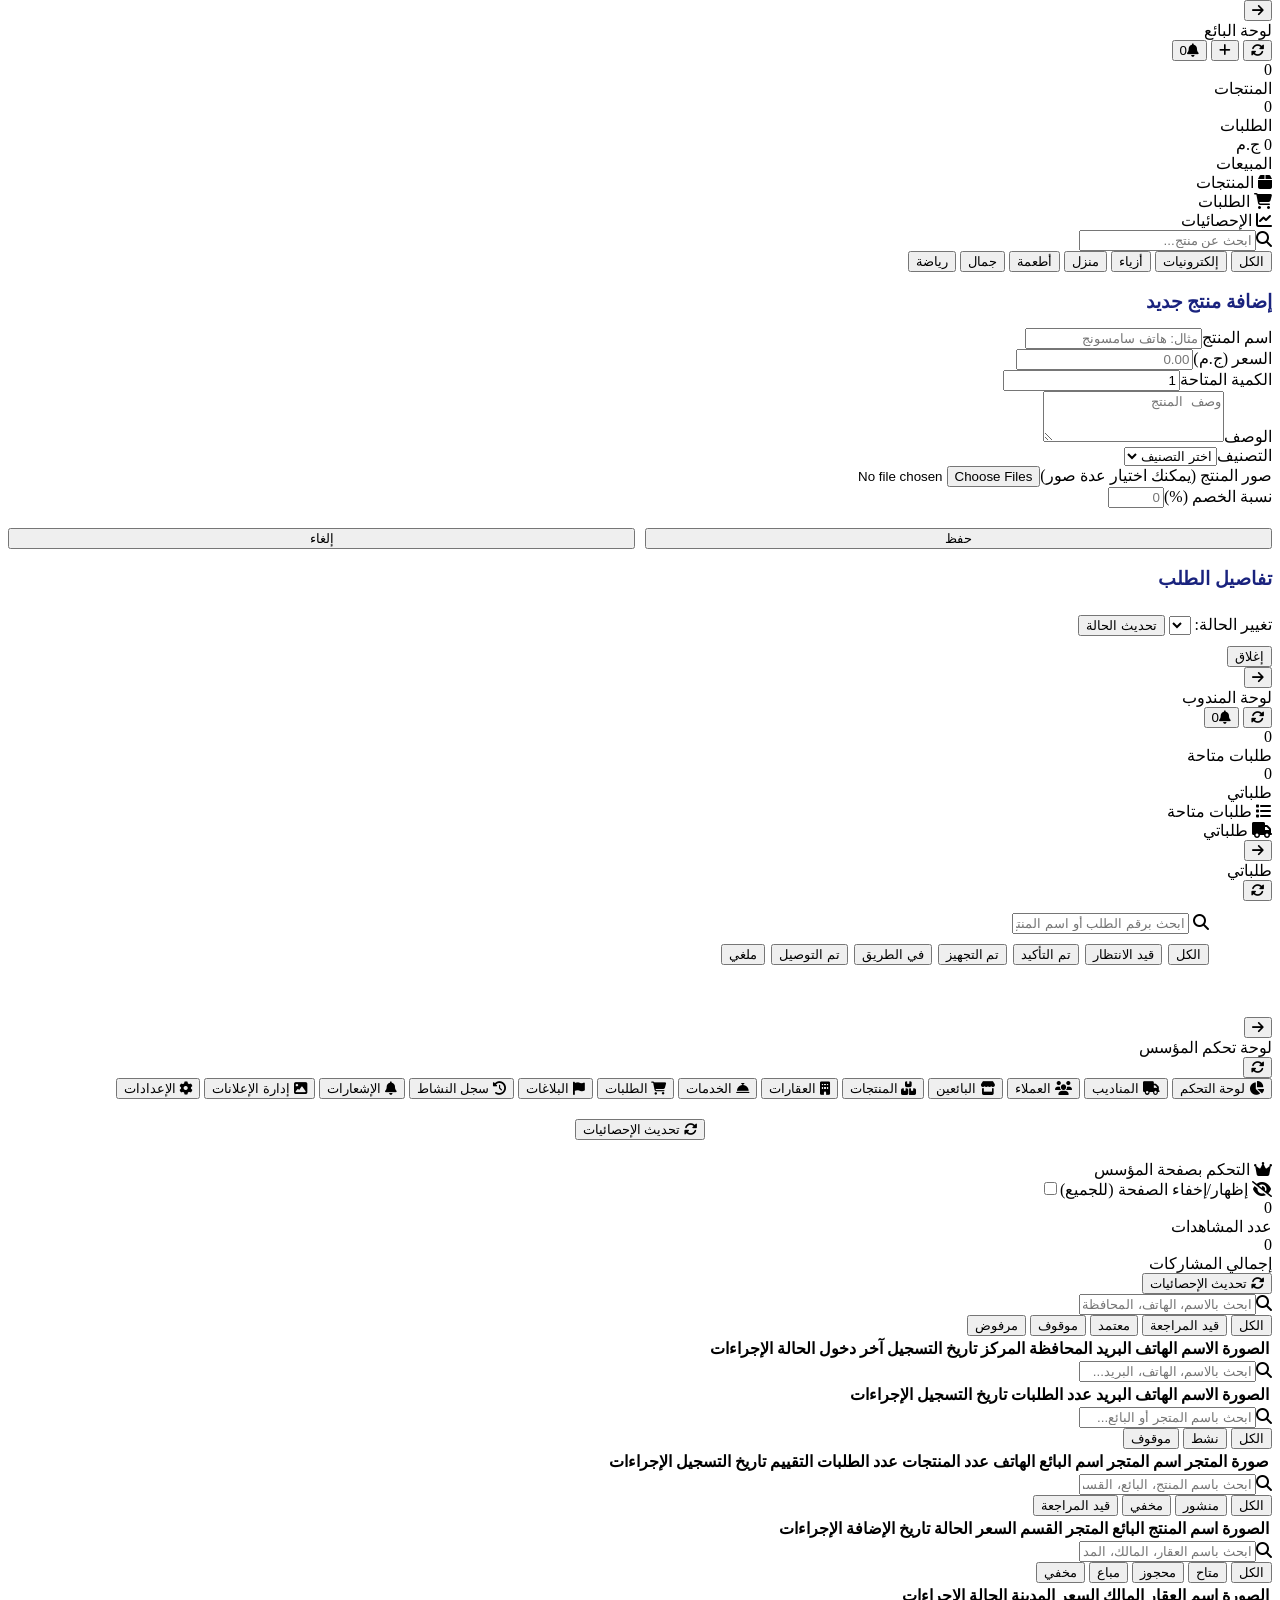
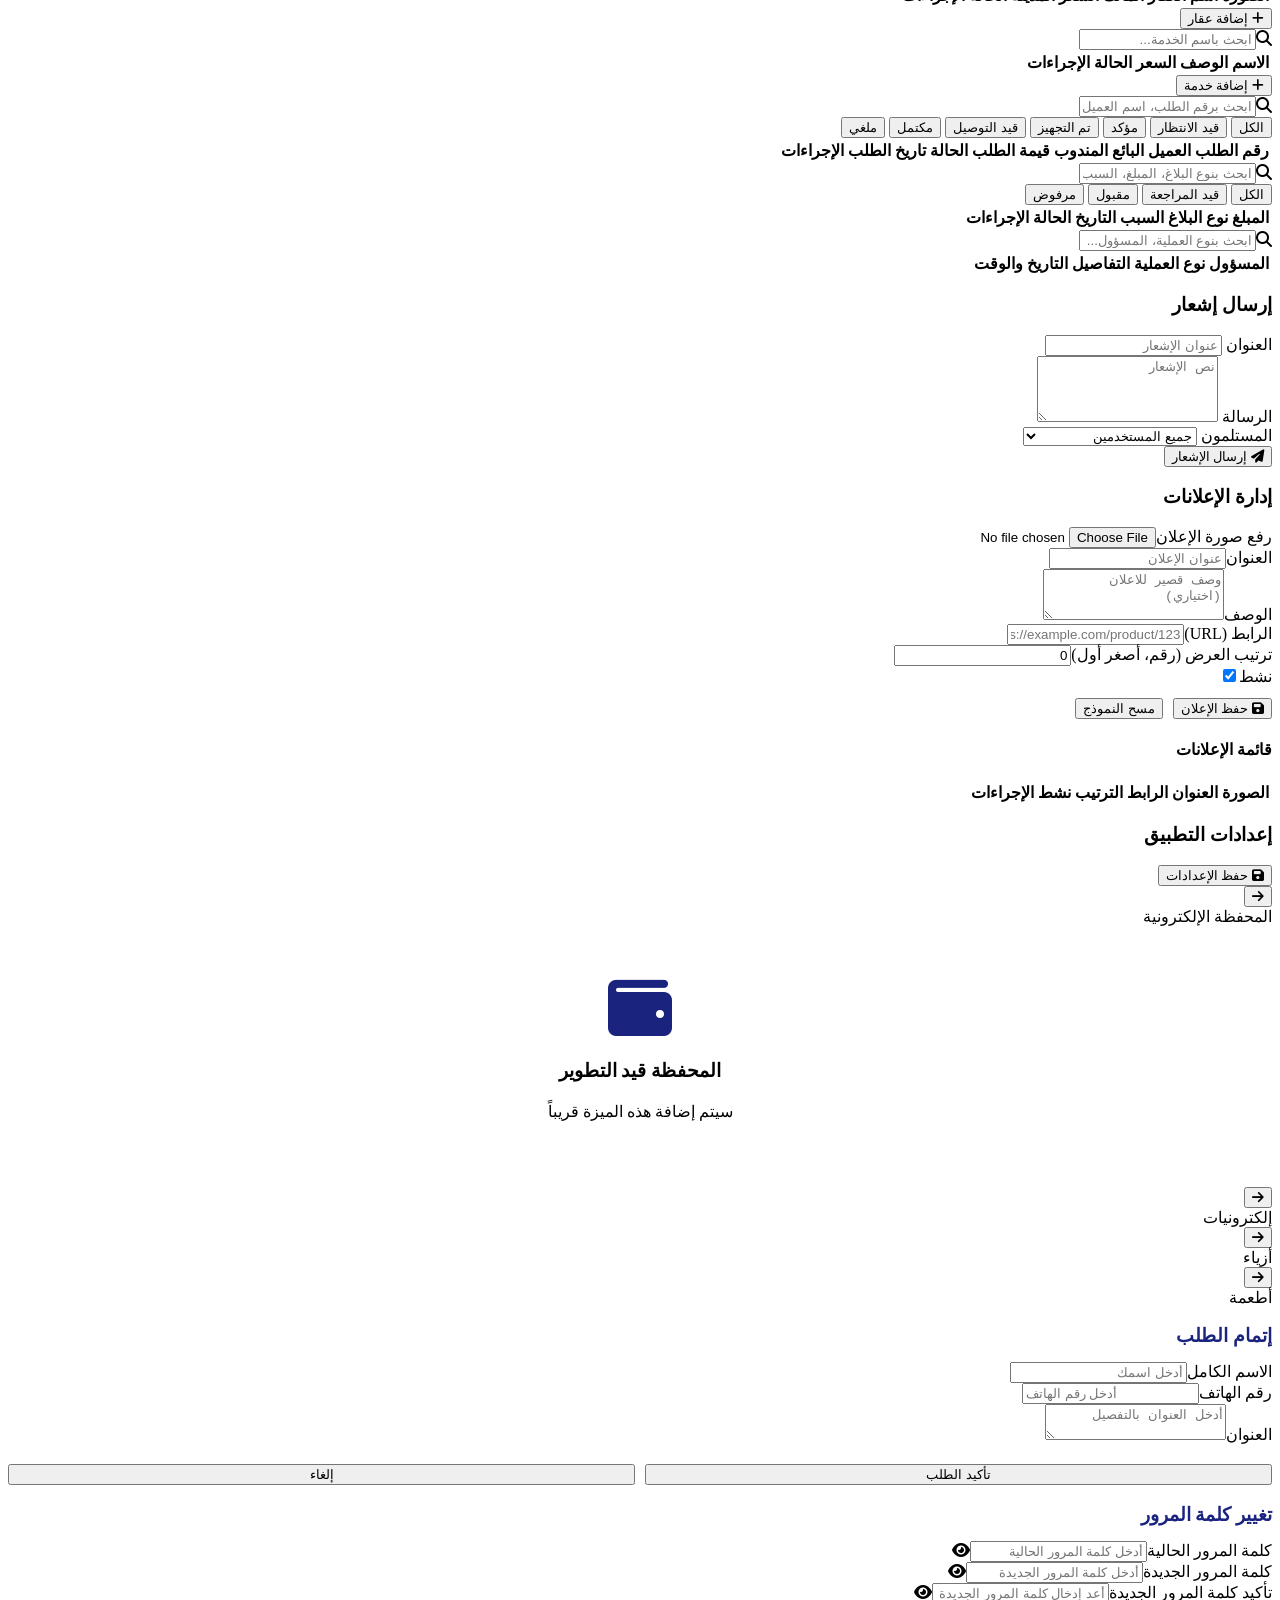
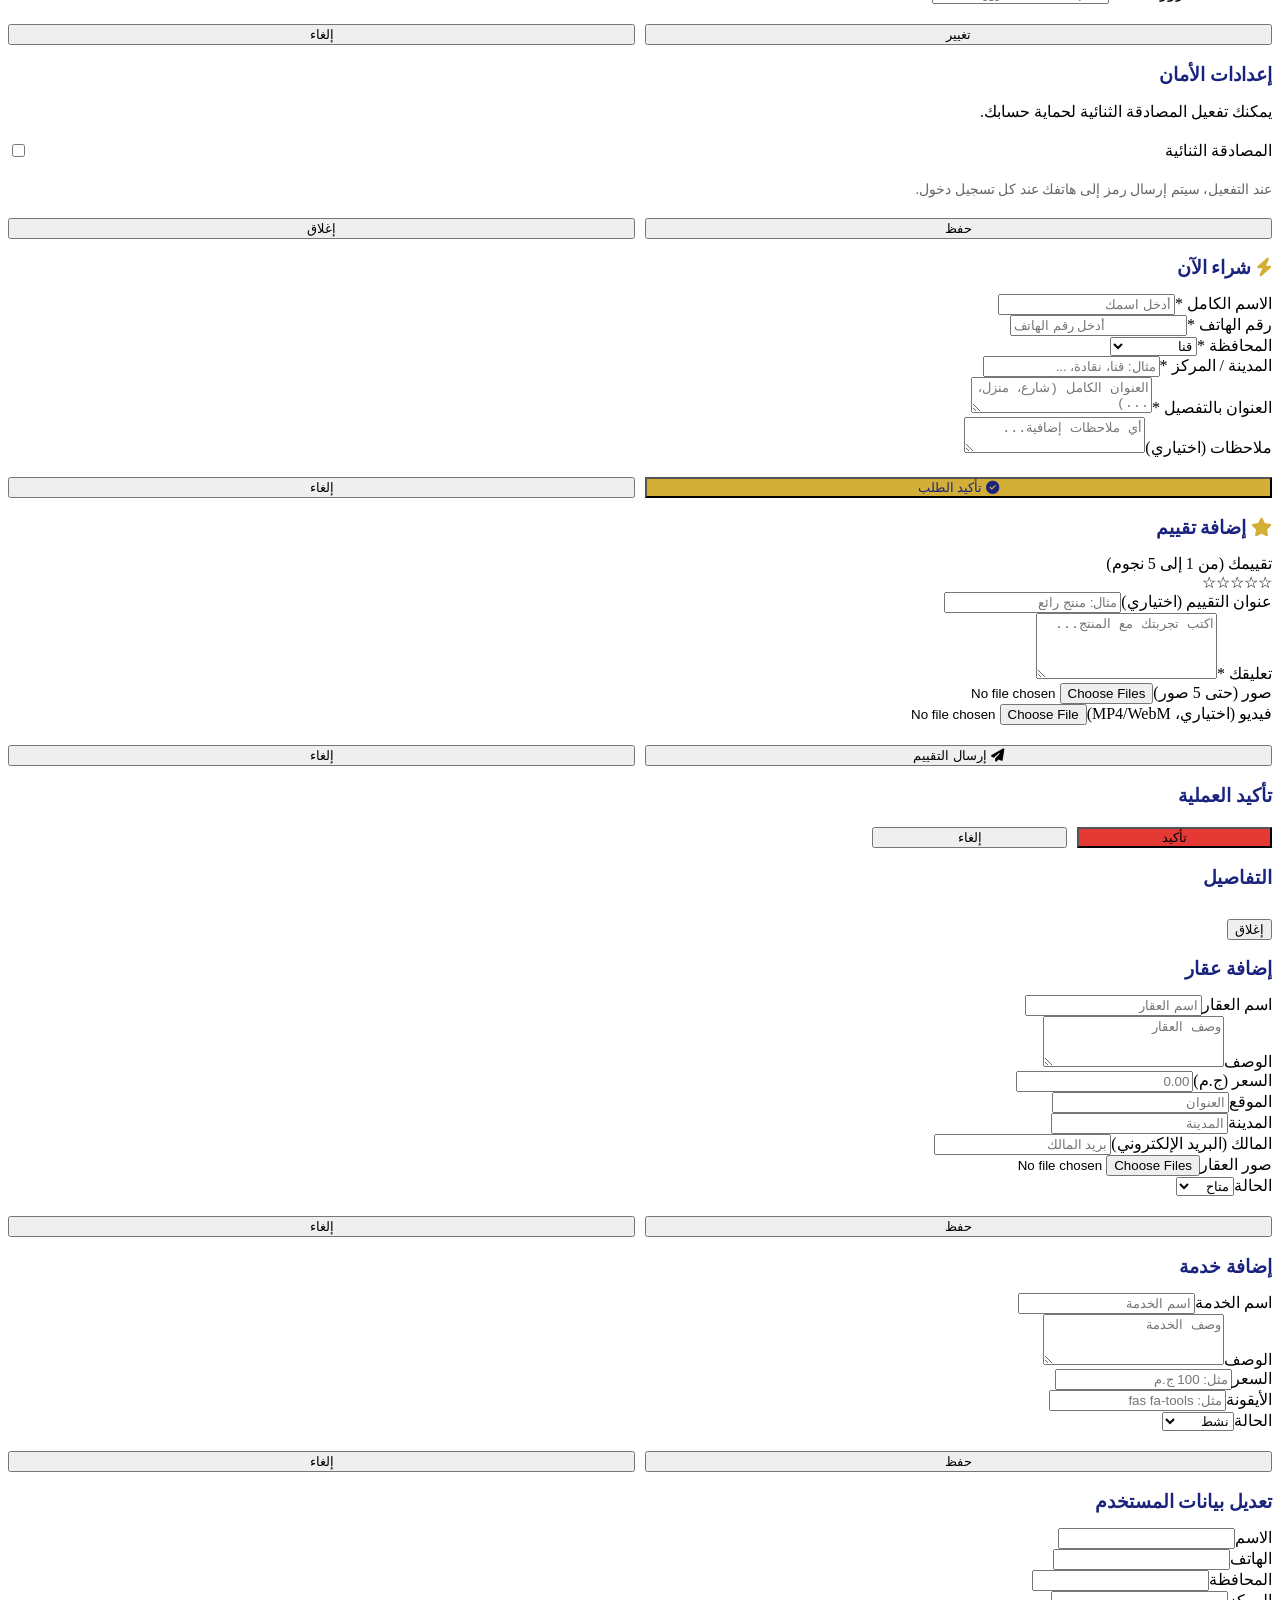
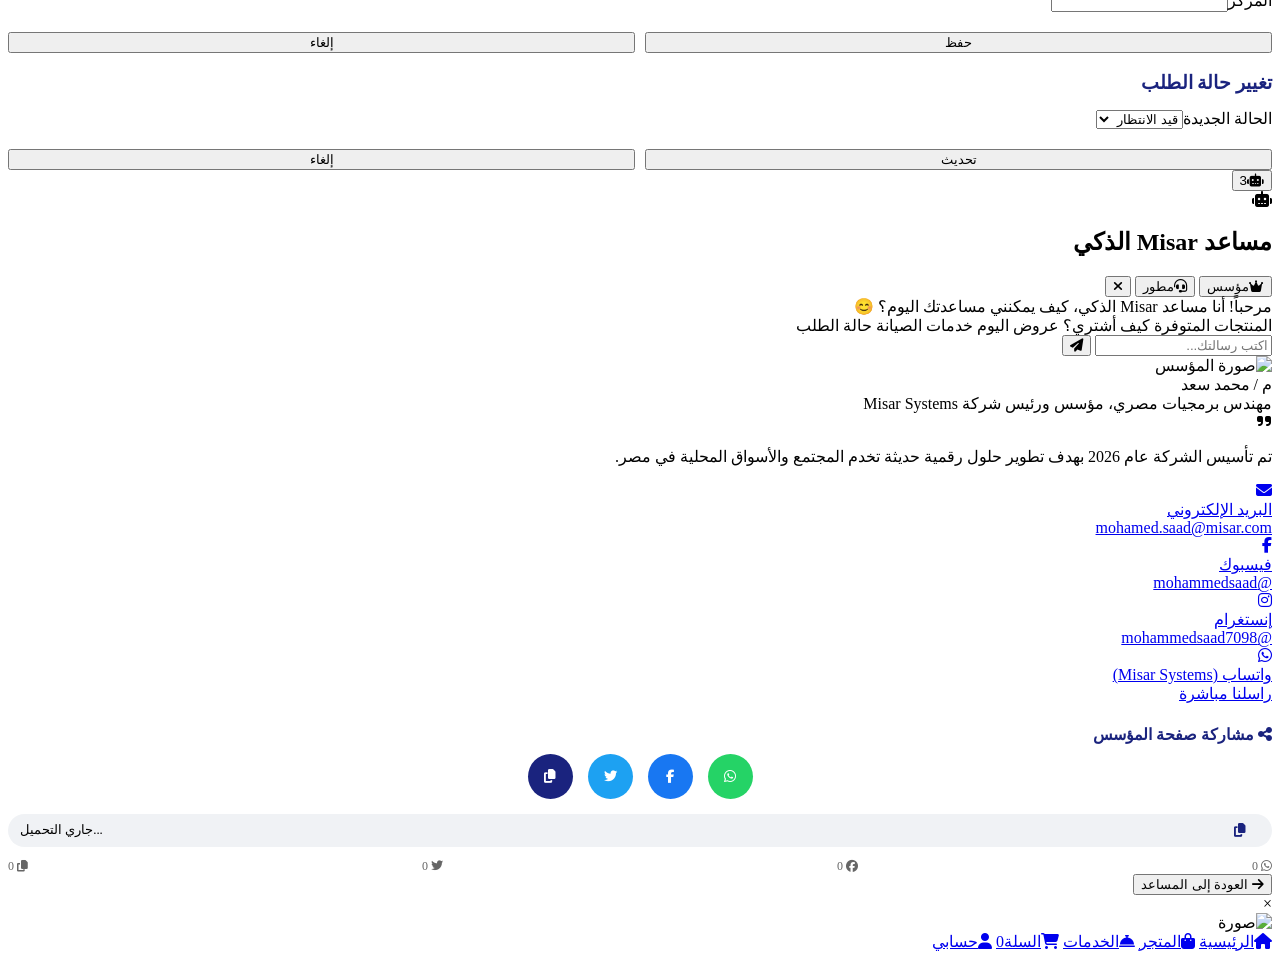
==== commit cbfb96cd: "Add files via upload" ====
--- a/index.html
+++ b/index.html
@@ -13,6 +13,7 @@
     <link rel="stylesheet" href="https://cdnjs.cloudflare.com/ajax/libs/font-awesome/6.4.0/css/all.min.css">
     <link rel="icon" type="image/x-icon" href="https://i.ibb.co/XktM4crn/1767120438295.png">
     <link rel="stylesheet" href="style.css">
+    	    <link rel="stylesheet" href="banners.css">
     <meta name="google-site-verification" content="jpQbVa-GjiReP-X6Lf-sl5nripN0wcmPfttqgzKRMWk" />
 </head>
 <body>
@@ -209,15 +210,29 @@
                 <div class="user-avatar" id="welcomeAvatar" onclick="showScreen('editProfileScreen')"><i class="fas fa-user"></i></div>
             </div>
         </div>
-        <div class="quick-actions">
-            <div class="section-title"><span>إجراءات سريعة</span><a href="#" style="font-size:0.9rem; color:#1a237e;">عرض الكل</a></div>
-            <div class="actions-grid">
-                <a href="#" class="action-btn" onclick="showScreen('marketScreen')"><div class="action-icon"><i class="fas fa-shopping-bag"></i></div><span class="action-label">التسوق</span></a>
-                <a href="#" class="action-btn" onclick="showScreen('servicesScreen')"><div class="action-icon"><i class="fas fa-tools"></i></div><span class="action-label">الخدمات</span></a>
-                <a href="#" class="action-btn" onclick="showScreen('ordersScreen')"><div class="action-icon"><i class="fas fa-shopping-cart"></i></div><span class="action-label">طلباتي</span></a>
-                <a href="#" class="action-btn" onclick="showScreen('walletScreen')"><div class="action-icon"><i class="fas fa-wallet"></i></div><span class="action-label">المحفظة</span></a>
-            </div>
-        </div>
+        <!-- ========== Hero Banners Slider (replaces quick actions) ========== -->
+        <div class="hero-slider" id="heroSlider">
+            <div class="hero-slides" id="heroSlides" aria-live="polite"></div>
+            <button class="hero-arrow prev" id="heroPrev" aria-label="السابق">‹</button>
+            <button class="hero-arrow next" id="heroNext" aria-label="التالي">›</button>
+            <div class="hero-dots" id="heroDots" role="tablist" aria-label="اختيارات الإعلان"></div>
+        </div>
+
+        <!-- Banner Detail Modal (vertical/fullscreen) -->
+        <div id="bannerDetailModal" class="banner-detail-modal" aria-hidden="true">
+            <div class="banner-detail-card" role="dialog" aria-modal="true" aria-labelledby="bannerDetailTitle">
+                <div id="bannerDetailMedia" class="banner-detail-media"></div>
+                <div class="banner-detail-content">
+                    <h3 id="bannerDetailTitle" class="banner-detail-title"></h3>
+                    <div id="bannerDetailDesc" class="banner-detail-desc"></div>
+                    <div class="banner-detail-cta">
+                        <button id="bannerDetailVisit" class="btn-visit">اذهب للرابط</button>
+                        <button id="bannerDetailClose" class="btn-close">إغلاق</button>
+                    </div>
+                </div>
+            </div>
+        </div>
+
         <div class="categories-section">
             <div class="section-title">الأقسام الرئيسية</div>
             <div class="categories-grid">
@@ -575,6 +590,7 @@
             <button class="founder-tab" data-tab="reports" onclick="switchFounderTab('reports')"><i class="fas fa-flag"></i> البلاغات</button>
             <button class="founder-tab" data-tab="logs" onclick="switchFounderTab('logs')"><i class="fas fa-history"></i> سجل النشاط</button>
             <button class="founder-tab" data-tab="notifications" onclick="switchFounderTab('notifications')"><i class="fas fa-bell"></i> الإشعارات</button>
+            <button class="founder-tab" data-tab="banners" onclick="switchFounderTab('banners')"><i class="fas fa-image"></i> إدارة الإعلانات</button>
             <button class="founder-tab" data-tab="settings" onclick="switchFounderTab('settings')"><i class="fas fa-cog"></i> الإعدادات</button>
         </div>
 
@@ -798,6 +814,27 @@
             </div>
 
             <!-- تبويب الإعدادات -->
+            <!-- تبويب إدارة الإعلانات -->
+            <div id="tab-banners" class="founder-tab-panel">
+                <div class="founder-card">
+                    <h3>إدارة الإعلانات</h3>
+                    <div class="input-group"><label class="input-label">رفع صورة الإعلان</label><input type="file" id="bannerImageInput" accept="image/*"></div>
+                    <div class="input-group"><div class="banner-preview" id="bannerPreview"><img id="bannerImagePreviewImg" src="" alt="معاينة الإعلان" style="display:none; width:100%; height:100%; object-fit:cover; border-radius:8px;"></div></div>
+                    <div class="input-group"><label class="input-label">العنوان</label><input type="text" id="bannerTitle" class="input-field" placeholder="عنوان الإعلان"></div>
+                    <div class="input-group"><label class="input-label">الوصف</label><textarea id="bannerDescription" class="input-field" rows="3" placeholder="وصف قصير للاعلان (اختياري)"></textarea></div>
+                    <div class="input-group"><label class="input-label">الرابط (URL)</label><input type="text" id="bannerLink" class="input-field" placeholder="https://example.com/product/123"></div>
+                    <div class="input-group"><label class="input-label">ترتيب العرض (رقم، أصغر أول)</label><input type="number" id="bannerSortOrder" class="input-field" value="0"></div>
+                    <div class="input-group"><label class="input-label">نشط</label><label class="switch"><input type="checkbox" id="bannerActive" checked><span class="slider"></span></label></div>
+                    <div style="display:flex; gap:10px; margin-top:12px;"><button class="login-btn" id="saveBannerBtn"><i class="fas fa-save"></i> حفظ الإعلان</button><button class="google-btn" id="clearBannerFormBtn">مسح النموذج</button></div>
+                </div>
+                <div style="margin-top:18px;">
+                    <h4>قائمة الإعلانات</h4>
+                    <table class="founder-table" id="bannersTable">
+                        <thead><tr><th>الصورة</th><th>العنوان</th><th>الرابط</th><th>الترتيب</th><th>نشط</th><th>الإجراءات</th></tr></thead>
+                        <tbody id="bannersTableBody"></tbody>
+                    </table>
+                </div>
+            </div>
             <div id="tab-settings" class="founder-tab-panel">
                 <div class="founder-card">
                     <h3>إعدادات التطبيق</h3>
@@ -1047,6 +1084,8 @@
 <script src="js/admin-reports.js"></script>
 <script src="js/admin-logs.js"></script>
 <script src="js/admin-settings.js"></script>
+<script src="js/admin-banners.js"></script>
+<script src="js/banners.js"></script>
 <script src="js/products.js"></script>
 <script src="js/product.js"></script>
 <script src="js/cart.js"></script>
@@ -1289,7 +1328,8 @@
             case 'services': if (typeof loadServicesTableAdmin === 'function') loadServicesTableAdmin(); break;
             case 'orders': if (typeof loadOrdersTableAdmin === 'function') loadOrdersTableAdmin(); break;
             case 'reports': if (typeof loadReportsTable === 'function') loadReportsTable(); break;
-            case 'logs': if (typeof loadLogsTable === 'function') loadLogsTable(); break;
+case 'logs': if (typeof loadLogsTable === 'function') loadLogsTable(); break;
+            case 'banners': if (typeof refreshBannersAdmin === 'function') refreshBannersAdmin(); break;
             case 'settings': if (typeof loadSettingsForm === 'function') loadSettingsForm(); break;
         }
     };
--- a/banners.css
+++ b/banners.css
@@ -0,0 +1,92 @@
+/* Styles for Hero Banners Slider */
+.hero-slider {
+    width: 100%;
+    max-width: 1400px;
+    margin: 12px auto;
+    position: relative;
+    overflow: hidden;
+    border-radius: 18px;
+    box-shadow: 0 12px 40px rgba(0,0,0,0.12);
+    background: #f0f2f5;
+}
+.hero-slides { display: flex; transition: transform 0.6s cubic-bezier(.22,.9,.3,1); will-change: transform; }
+.hero-slide {
+    min-width: 100%;
+    height: 220px;
+    display: flex;
+    align-items: center;
+    justify-content: flex-start;
+    background-size: cover;
+    background-position: center;
+    background-repeat: no-repeat;
+    position: relative;
+    color: white;
+    overflow: hidden;
+}
+.hero-slide-img {
+    position: absolute;
+    inset: 0;
+    width: 100%;
+    height: 100%;
+    object-fit: cover;
+    object-position: center;
+    display: block;
+    z-index: 0;
+}
+.hero-slider .hero-slide-img[style*="display: none"] { display: none !important; }
+.hero-slide .overlay {
+    position: absolute; inset: 0;
+    background: linear-gradient(90deg, rgba(12,12,12,0.28) 10%, rgba(12,12,12,0.05) 40%, rgba(12,12,12,0.02) 80%);
+}
+.hero-slide .content {
+    position: relative;
+    z-index: 2;
+    padding: 20px 6%;
+    max-width: 720px;
+}
+.hero-slide h2 { font-size: 1.4rem; margin-bottom: 8px; font-weight:800; text-shadow: 0 4px 18px rgba(0,0,0,0.45); }
+.hero-slide p { font-size: 0.95rem; color: rgba(255,255,255,0.95); margin-bottom: 6px; }
+.hero-slide .btn-view {
+    position: absolute;
+    bottom: 14px;
+    right: 14px;
+    display:inline-block;
+    padding:10px 14px;
+    background:linear-gradient(145deg,var(--gold),var(--gold-dark));
+    color:var(--blue-royal);
+    font-weight:900;
+    border-radius:12px;
+    cursor:pointer;
+    box-shadow:var(--shadow-gold);
+    border:none;
+    z-index:5;
+}
+.hero-slide .btn-view:active { transform: scale(0.98); }
+.hero-arrow { position: absolute; top: 50%; transform: translateY(-50%); background: rgba(0,0,0,0.45); border: none; color: white; width:44px; height:44px; border-radius:50%; cursor:pointer; z-index:5; display:flex; align-items:center; justify-content:center; font-size:1.6rem; }
+.hero-arrow.prev { right: 72px; }
+.hero-arrow.next { right: 18px; }
+.hero-dots { position: absolute; left: 6%; bottom: 12px; display:flex; gap:8px; z-index:6; }
+.hero-dots button { width:10px; height:10px; border-radius:50%; border:none; background: rgba(255,255,255,0.45); cursor:pointer; }
+.hero-dots button.active { background: var(--gold); box-shadow: 0 4px 12px rgba(0,0,0,0.25); }
+@media(min-width:900px){ .hero-slide { height: 360px; } .hero-slide h2 { font-size: 2rem; } .hero-slide p { font-size: 1.05rem; } }
+@media(max-width:640px){ .hero-slider { border-radius: 12px; } .hero-slide { height: 180px; } .hero-arrow.prev { right: 60px; } .hero-arrow.next { right: 12px; } .hero-slide h2 { font-size: 1.05rem; } }
+/* Admin table small tweaks */
+#bannersTable img { width: 80px; height: 48px; object-fit: cover; border-radius: 8px; }
+
+/* Banner detail (vertical/fullscreen) modal */
+.banner-detail-modal { display:none; position:fixed; inset:0; z-index:2000; background: rgba(0,0,0,0.6); align-items:center; justify-content:center; }
+.banner-detail-modal.active { display:flex; }
+.banner-detail-card { width:100%; max-width:520px; height:90vh; background: linear-gradient(180deg, rgba(255,255,255,0.98), rgba(252,243,227,0.98)); border-radius:18px; overflow:hidden; box-shadow:0 30px 80px rgba(0,0,0,0.45); display:flex; flex-direction:column; transform: translateY(20px); animation: slideUp 400ms cubic-bezier(.22,.9,.3,1) forwards; }
+.banner-detail-media { flex:0 0 56%; background-size:cover; background-position:center; position:relative; }
+.banner-detail-content { padding:18px 20px; flex:1; overflow:auto; }
+.banner-detail-title { font-size:1.4rem; font-weight:900; color:var(--blue-royal); margin-bottom:8px; }
+.banner-detail-desc { color:var(--brown-mid); line-height:1.6; margin-bottom:12px; }
+.banner-detail-cta { display:flex; gap:10px; align-items:center; }
+.banner-detail-cta .btn-visit { flex:1; padding:12px 16px; background:linear-gradient(145deg,var(--gold),var(--gold-dark)); color:var(--blue-royal); border-radius:12px; font-weight:900; border:none; cursor:pointer; box-shadow:var(--shadow-gold); }
+.banner-detail-cta .btn-close { padding:10px 12px; background:transparent; border:2px solid rgba(0,0,0,0.06); border-radius:12px; cursor:pointer; }
+
+@keyframes slideUp { from { transform: translateY(20px); opacity:0 } to { transform: translateY(0); opacity:1 } }
+
+@media(max-width:520px){ .banner-detail-card { max-width:100%; height:100vh; border-radius:0; } .banner-detail-media { flex:0 0 40%; } .banner-detail-title { font-size:1.1rem; } .banner-detail-content { padding:16px 16px; } .banner-detail-cta { flex-direction:column; gap:8px; } .banner-detail-cta .btn-visit, .banner-detail-cta .btn-close { width:100%; } }
+
+@media(max-width:640px){ .hero-slide .btn-view { bottom:10px; right:10px; padding:8px 12px; font-size:0.85rem; } }
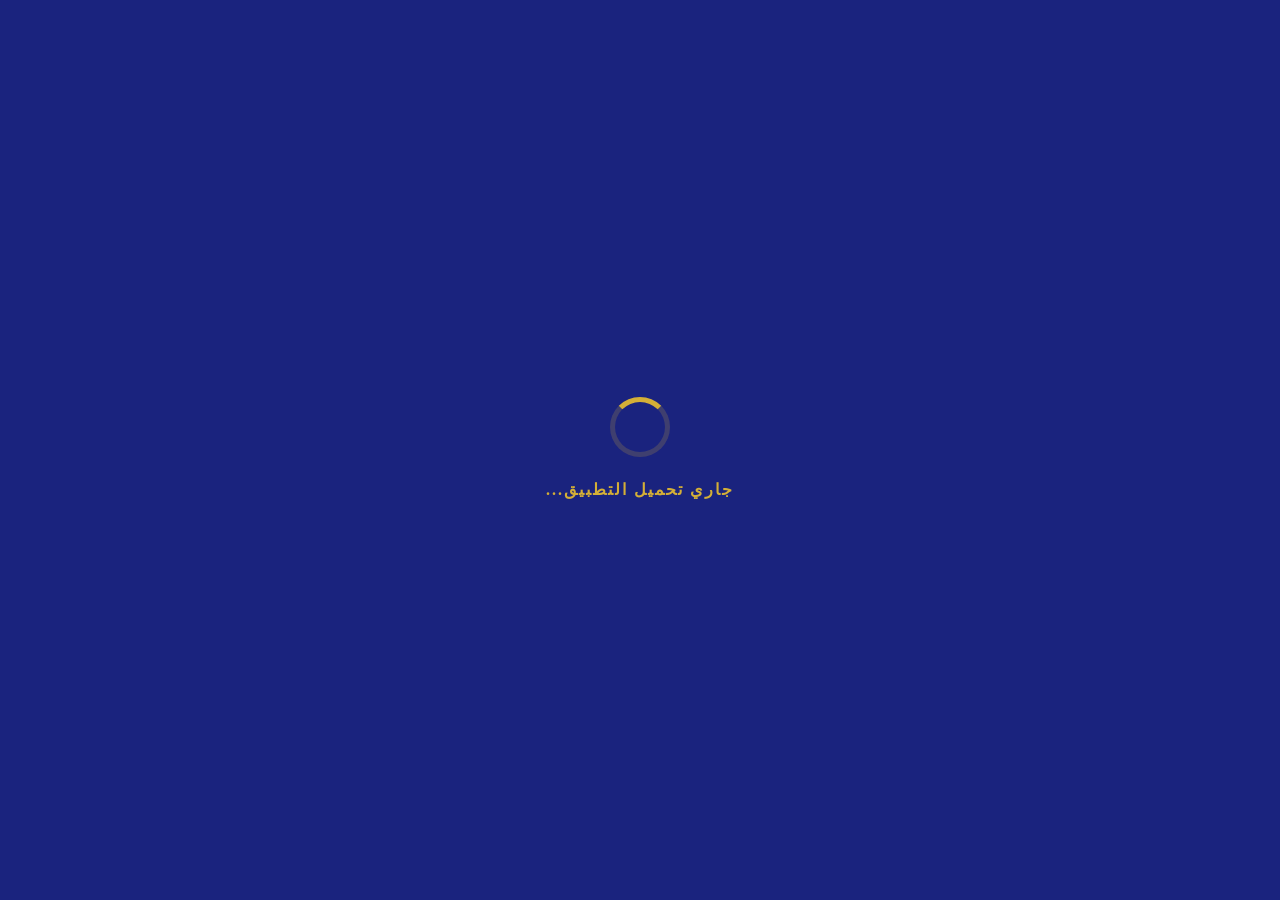
==== commit 3a8bd3b6: "Add files via upload" ====
--- a/index.html
+++ b/index.html
@@ -5,8 +5,9 @@
     <meta name="viewport" content="width=device-width, initial-scale=1.0, maximum-scale=1.0, user-scalable=no">
     <title>Misar Systems | مسار سيستمز</title>
     <meta name="theme-color" content="#1a237e">
-    <meta name="apple-mobile-web-app-capable" content="yes">
+<meta name="apple-mobile-web-app-capable" content="yes">
     <meta name="apple-mobile-web-app-status-bar-style" content="black-translucent">
+    <link rel="manifest" href="manifest.json">
     <link href="https://fonts.googleapis.com/css2?family=Cairo:wght@400;600;700;800&display=swap" rel="stylesheet">
     <script src="https://cdn.jsdelivr.net/npm/@supabase/supabase-js@2"></script>
     <script src="https://cdn.jsdelivr.net/npm/chart.js"></script>
@@ -132,11 +133,13 @@
                 </div>
                 <h1 class="register-title">إنشاء حساب جديد</h1>
                 <p class="register-subtitle">أدخل بياناتك للتسجيل</p>
-                <select class="account-type-select" id="registerAccountType">
+<select class="account-type-select" id="registerAccountType">
                     <option value="client" selected>عميل</option>
                     <option value="seller">بائع</option>
                     <option value="delivery">مندوب</option>
                 </select>
+                <button class="google-btn" id="googleRegisterBtn"><i class="fab fa-google"></i> التسجيل عبر Google</button>
+                <div style="text-align:center; margin:15px 0; color:#aaa;">أو أنشئ حساباً بالبريد الإلكتروني</div>
                 <div class="input-group">
                     <label class="input-label">المحافظة</label>
                     <select class="location-select" id="registerGovernorate">
@@ -189,9 +192,9 @@
         </div>
     </div>
 
-    <!-- ========== الشاشة الرئيسية ========== -->
+<!-- ========== الشاشة الرئيسية ========== -->
     <div class="screen hidden" id="homeScreen">
-        <div class="app-header">
+        <div class="app-header home-header">
             <div class="header-content">
                 <div class="header-left">
                     <button class="back-btn" onclick="goBack()"><i class="fas fa-arrow-right"></i></button>
@@ -204,8 +207,8 @@
                 </div>
             </div>
         </div>
-        <div class="welcome-section">
-            <div style="display:flex; align-items:center; justify-content:space-between;">
+<div class="welcome-section">
+<div style="display:flex; align-items:center; justify-content:space-between;">
                 <div class="welcome-text"><h1 id="welcomeName">مرحباً، زائر</h1><p id="welcomeLocation">موقعك: قنا - قنا</p></div>
                 <div class="user-avatar" id="welcomeAvatar" onclick="showScreen('editProfileScreen')"><i class="fas fa-user"></i></div>
             </div>
@@ -215,7 +218,17 @@
             <div class="hero-slides" id="heroSlides" aria-live="polite"></div>
             <button class="hero-arrow prev" id="heroPrev" aria-label="السابق">‹</button>
             <button class="hero-arrow next" id="heroNext" aria-label="التالي">›</button>
-            <div class="hero-dots" id="heroDots" role="tablist" aria-label="اختيارات الإعلان"></div>
+<div class="hero-dots" id="heroDots" role="tablist" aria-label="اختيارات الإعلان"></div>
+        </div>
+
+        <!-- ========== أزرار الوصول السريع تحت الإعلان ========== -->
+        <div class="home-quick-actions">
+            <button class="quick-action-btn" onclick="showScreen('ordersScreen')">
+                <i class="fas fa-shopping-bag"></i><span>طلباتي</span>
+            </button>
+            <button class="quick-action-btn" onclick="showScreen('cartScreen')">
+                <i class="fas fa-shopping-cart"></i><span>السلة</span>
+            </button>
         </div>
 
         <!-- Banner Detail Modal (vertical/fullscreen) -->
@@ -268,11 +281,11 @@
         </div>
     </div>
 
-    <!-- ========== شاشة السلة ========== -->
+<!-- ========== شاشة السلة ========== -->
     <div class="screen hidden" id="cartScreen">
-        <div class="app-header">
+        <div class="app-header home-header">
             <div class="header-content">
-                <div class="header-left"><button class="back-btn active" onclick="goBack()"><i class="fas fa-arrow-right"></i></button><div class="header-title">سلة التسوق</div></div>
+                <div class="header-left"><button class="back-btn active" onclick="goBack()"><i class="fas fa-arrow-right"></i></button><img src="https://i.ibb.co/XktM4crn/1767120438295.png" alt="Misar Systems" class="app-logo" loading="lazy"><div class="header-title">سلة التسوق</div></div>
                 <div class="header-actions">
                     <button class="header-icon" onclick="loadCart()"><i class="fas fa-sync-alt"></i></button>
                 </div>
@@ -303,20 +316,20 @@
     </div>
 
     <!-- ========== شاشة الخدمات ========== -->
-    <div class="screen hidden" id="servicesScreen">
-        <div class="app-header">
+<div class="screen hidden" id="servicesScreen">
+        <div class="app-header home-header">
             <div class="header-content">
-                <div class="header-left"><button class="back-btn active" onclick="goBack()"><i class="fas fa-arrow-right"></i></button><div class="header-title">الخدمات</div></div>
+                <div class="header-left"><button class="back-btn active" onclick="goBack()"><i class="fas fa-arrow-right"></i></button><img src="https://i.ibb.co/XktM4crn/1767120438295.png" alt="Misar Systems" class="app-logo" loading="lazy"><div class="header-title">الخدمات</div></div>
             </div>
         </div>
         <div class="services-list" id="servicesList"></div>
     </div>
 
-    <!-- ========== شاشة الملف الشخصي ========== -->
+<!-- ========== شاشة الملف الشخصي ========== -->
     <div class="screen hidden" id="profileScreen">
-        <div class="app-header">
+        <div class="app-header home-header">
             <div class="header-content">
-                <div class="header-left"><button class="back-btn active" onclick="goBack()"><i class="fas fa-arrow-right"></i></button><div class="header-title">الملف الشخصي</div></div>
+                <div class="header-left"><button class="back-btn active" onclick="goBack()"><i class="fas fa-arrow-right"></i></button><img src="https://i.ibb.co/XktM4crn/1767120438295.png" alt="Misar Systems" class="app-logo" loading="lazy"><div class="header-title">الملف الشخصي</div></div>
             </div>
         </div>
         <div class="profile-header">
@@ -326,14 +339,11 @@
             <div class="profile-location" id="profileLocation">المنطقة: غير محددة</div>
             <div class="edit-avatar-icon" onclick="showScreen('editProfileScreen')"><i class="fas fa-pen"></i></div>
         </div>
-        <div class="profile-stats">
-            <div class="stat-card"><div class="stat-value" id="profileOrdersCount">0</div><div class="stat-label">طلبات</div></div>
-            <div class="stat-card"><div class="stat-value">0</div><div class="stat-label">رصيد</div></div>
-            <div class="stat-card"><div class="stat-value">0</div><div class="stat-label">نقاط</div></div>
+<div class="profile-stats" style="justify-content:center;">
+            <div class="stat-card" style="flex:0 0 auto; min-width:120px;"><div class="stat-value" id="profileOrdersCount">0</div><div class="stat-label">طلبات</div></div>
         </div>
         <div class="profile-menu">
-            <a href="#" class="menu-item" onclick="showScreen('ordersScreen')"><div class="menu-icon"><i class="fas fa-shopping-bag"></i></div><div class="menu-text">طلباتي</div><i class="fas fa-chevron-left menu-arrow"></i></a>
-            <a href="#" class="menu-item" onclick="showScreen('walletScreen')"><div class="menu-icon"><i class="fas fa-wallet"></i></div><div class="menu-text">المحفظة الإلكترونية</div><i class="fas fa-chevron-left menu-arrow"></i></a>
+<a href="#" class="menu-item" onclick="showScreen('ordersScreen')"><div class="menu-icon"><i class="fas fa-shopping-bag"></i></div><div class="menu-text">طلباتي</div><i class="fas fa-chevron-left menu-arrow"></i></a>
             <a href="#" class="menu-item" id="sellerDashboardMenuItem" style="display:none;" onclick="showScreen('sellerDashboardScreen')"><div class="menu-icon"><i class="fas fa-store"></i></div><div class="menu-text">لوحة البائع</div><i class="fas fa-chevron-left menu-arrow"></i></a>
             <a href="#" class="menu-item" id="deliveryDashboardMenuItem" style="display:none;" onclick="showScreen('deliveryDashboardScreen')"><div class="menu-icon"><i class="fas fa-truck"></i></div><div class="menu-text">لوحة المندوب</div><i class="fas fa-chevron-left menu-arrow"></i></a>
             <a href="#" class="menu-item" id="founderDashboardMenuItem" style="display:none;" onclick="showScreen('founderDashboardScreen')"><div class="menu-icon"><i class="fas fa-crown"></i></div><div class="menu-text">لوحة تحكم المؤسس</div><i class="fas fa-chevron-left menu-arrow"></i></a>
@@ -346,7 +356,8 @@
             </div>
             <div style="margin: 20px 0 10px; color:#1a237e; font-weight:700;">إعدادات الحساب</div>
             <a href="#" class="menu-item" onclick="showChangePasswordModal()"><div class="menu-icon"><i class="fas fa-key"></i></div><div class="menu-text">تغيير كلمة المرور</div><i class="fas fa-chevron-left menu-arrow"></i></a>
-            <a href="#" class="menu-item" onclick="showSecurityModal()"><div class="menu-icon"><i class="fas fa-shield-alt"></i></div><div class="menu-text">إعدادات الأمان</div><i class="fas fa-chevron-left menu-arrow"></i></a>
+<a href="#" class="menu-item" onclick="showSecurityModal()"><div class="menu-icon"><i class="fas fa-shield-alt"></i></div><div class="menu-text">إعدادات الأمان</div><i class="fas fa-chevron-left menu-arrow"></i></a>
+            <a href="#" class="menu-item" onclick="showNotificationSettingsModal()"><div class="menu-icon"><i class="fas fa-bell"></i></div><div class="menu-text">إعدادات الإشعارات</div><i class="fas fa-chevron-left menu-arrow"></i></a>
             <a href="#" class="menu-item warning" onclick="switchAccount()"><div class="menu-icon"><i class="fas fa-exchange-alt"></i></div><div class="menu-text">تبديل الحساب</div><i class="fas fa-chevron-left menu-arrow"></i></a>
             <a href="#" class="menu-item danger" id="logoutMenuItem" style="display:none;" onclick="confirmLogout()"><div class="menu-icon"><i class="fas fa-sign-out-alt"></i></div><div class="menu-text">تسجيل الخروج</div><i class="fas fa-chevron-left menu-arrow"></i></a>
             <a href="#" class="menu-item" id="loginMenuItem" onclick="showScreen('loginScreen')"><div class="menu-icon"><i class="fas fa-sign-in-alt"></i></div><div class="menu-text">تسجيل الدخول</div><i class="fas fa-chevron-left menu-arrow"></i></a>
@@ -393,11 +404,11 @@
         <div class="products-section" style="padding-top:20px;"><div id="productDetailContent"></div></div>
     </div>
 
-    <!-- ========== شاشة متجر البائع ========== -->
+<!-- ========== شاشة متجر البائع ========== -->
     <div class="screen hidden" id="storeScreen">
-        <div class="app-header">
+        <div class="app-header home-header">
             <div class="header-content">
-                <div class="header-left"><button class="back-btn active" onclick="goBack()"><i class="fas fa-arrow-right"></i></button><div class="header-title">متجر البائع</div></div>
+                <div class="header-left"><button class="back-btn active" onclick="goBack()"><i class="fas fa-arrow-right"></i></button><img src="https://i.ibb.co/XktM4crn/1767120438295.png" alt="Misar Systems" class="app-logo" loading="lazy"><div class="header-title"><span class="title-main">𓂀 ☥ متجر البائع ☥ 𓂀</span></div></div>
             </div>
         </div>
         <div id="storeContent"><div style="text-align:center; padding:50px;">جاري تحميل المتجر...</div></div>
@@ -846,16 +857,7 @@
         </div> <!-- end founder-tab-content -->
     </div> <!-- end founderDashboardScreen -->
 
-    <!-- ========== شاشات أخرى ========== -->
-    <div class="screen hidden" id="walletScreen">
-        <div class="app-header">
-            <div class="header-content">
-                <div class="header-left"><button class="back-btn active" onclick="goBack()"><i class="fas fa-arrow-right"></i></button><div class="header-title">المحفظة الإلكترونية</div></div>
-            </div>
-        </div>
-        <div style="text-align:center; padding:50px;"><i class="fas fa-wallet" style="font-size:4rem; color:#1a237e;"></i><h3 style="margin:20px 0;">المحفظة قيد التطوير</h3><p>سيتم إضافة هذه الميزة قريباً</p></div>
-    </div>
-
+<!-- ========== شاشات أخرى ========== -->
     <div class="screen hidden" id="electronicsScreen">
         <div class="app-header"><div class="header-content"><div class="header-left"><button class="back-btn active" onclick="goBack()"><i class="fas fa-arrow-right"></i></button><div class="header-title">إلكترونيات</div></div></div></div>
         <div class="products-section"><div class="products-grid" id="electronicsProducts"></div></div>
@@ -897,6 +899,16 @@
             <div style="display:flex; align-items:center; justify-content:space-between; margin-bottom:20px;"><span>المصادقة الثنائية</span><label class="switch"><input type="checkbox" id="twoFactorCheck"><span class="slider round"></span></label></div>
             <p style="color:#666; font-size:0.9rem;">عند التفعيل، سيتم إرسال رمز إلى هاتفك عند كل تسجيل دخول.</p>
             <div style="display:flex; gap:10px; margin-top:20px;"><button class="login-btn" style="flex:1;" onclick="saveSecuritySettings()">حفظ</button><button class="google-btn" style="flex:1;" onclick="closeModal('securityModal')">إغلاق</button></div>
+        </div>
+    </div>
+
+<div id="notificationSettingsModal" class="modal" onclick="if(event.target===this) closeModal('notificationSettingsModal')">
+        <div class="modal-content">
+            <h3 style="color:#1a237e; margin-bottom:15px;"><i class="fas fa-bell"></i> إعدادات الإشعارات</h3>
+            <p style="margin-bottom:20px;">تحكم في إشعارات النظام التي تظهر على جهازك حتى عند إغلاق التطبيق.</p>
+            <div style="display:flex; align-items:center; justify-content:space-between; margin-bottom:20px;"><span>تفعيل إشعارات النظام</span><label class="switch"><input type="checkbox" id="notificationsToggle"><span class="slider round"></span></label></div>
+            <p id="notificationSettingsStatus" style="color:#666; font-size:0.9rem;">جاري الفحص...</p>
+            <div style="display:flex; gap:10px; margin-top:20px;"><button class="login-btn" style="flex:1;" onclick="sendTestNotification()"><i class="fas fa-paper-plane"></i> إرسال إشعار تجريبي</button><button class="google-btn" style="flex:1;" onclick="closeModal('notificationSettingsModal')">إغلاق</button></div>
         </div>
     </div>
 
@@ -1104,7 +1116,7 @@
 
         // 2. جلسة المستخدم
         const { data: { session } } = await supabaseClient.auth.getSession();
-        if (session) {
+if (session) {
             const user = session.user;
             appState.user = {
                 id: user.id,
@@ -1112,6 +1124,12 @@
                 user_metadata: user.user_metadata
             };
             await loadUserData();
+            // تطبيق نوع الحساب الذي اختاره المستخدم قبل تسجيل الدخول عبر Google (إن وُجد)
+            const appliedType = await applyPendingAccountType();
+            if (appliedType) {
+                // إعادة تحميل بيانات المستخدم بعد تطبيق نوع الحساب
+                await loadUserData();
+            }
             appState.currentScreen = appState.userData.account_type === 'seller' ? 'sellerDashboardScreen' :
                                      (appState.userData.account_type === 'delivery' ? 'deliveryDashboardScreen' :
                                      (appState.userData.account_type === 'founder' ? 'founderDashboardScreen' :
@@ -1120,7 +1138,7 @@
             appState.currentScreen = appState.location ? 'homeScreen' : 'locationScreen';
         }
 
-        // 3. تحميل البيانات الأساسية
+// 3. تحميل البيانات الأساسية
         await loadProductsFromDB();
         loadFeaturedProducts();
         loadMarketProducts();
@@ -1128,9 +1146,69 @@
         loadCart();
         await updateCartBadgeFromDB();
 
+        // 3.2 تسجيل Service Worker لتفعيل الإشعارات على الهاتف (PWA)
+        if ('serviceWorker' in navigator) {
+            try {
+                const registration = await navigator.serviceWorker.register('./sw.js');
+                console.log('✅ تم تسجيل Service Worker بنجاح');
+                appState.swRegistration = registration;
+            } catch (swErr) {
+                console.warn('فشل تسجيل Service Worker:', swErr);
+            }
+        }
+
+        // 3.5 معالجة روابط URL المشتركة (منتج أو متجر)
+        try {
+            const urlParams = new URLSearchParams(window.location.search);
+            const productId = urlParams.get('id');
+            const storeId = urlParams.get('store');
+            const founderParam = urlParams.get('founder');
+
+            if (productId) {
+                const product = appState.products.find(p => p.id === productId);
+                if (product) {
+                    appState.currentScreen = 'productDetailScreen';
+                    setTimeout(() => {
+                        document.getElementById('loadingScreen').style.display = 'none';
+                        openProductDetail(product);
+                        // إزالة المعامل من الرابط دون إعادة تحميل الصفحة
+                        const cleanUrl = window.location.pathname + window.location.hash;
+                        window.history.replaceState({}, '', cleanUrl);
+                    }, 1500);
+                }
+            } else if (storeId) {
+                appState.currentScreen = 'storeScreen';
+                setTimeout(() => {
+                    document.getElementById('loadingScreen').style.display = 'none';
+                    if (typeof showStorePage === 'function') {
+                        showStorePage(decodeURIComponent(storeId));
+                    }
+                    const cleanUrl = window.location.pathname + window.location.hash;
+                    window.history.replaceState({}, '', cleanUrl);
+                }, 1500);
+            } else if (founderParam) {
+                appState.currentScreen = 'homeScreen';
+                setTimeout(() => {
+                    document.getElementById('loadingScreen').style.display = 'none';
+                    if (typeof openFounderProfile === 'function') {
+                        openFounderProfile();
+                    }
+                    const cleanUrl = window.location.pathname + window.location.hash;
+                    window.history.replaceState({}, '', cleanUrl);
+                }, 1500);
+            }
+        } catch (urlErr) {
+            console.warn('فشل معالجة معاملات الرابط:', urlErr);
+        }
+
         // 4. إخفاء شاشة التحميل وعرض الشاشة المناسبة
         setTimeout(() => {
             document.getElementById('loadingScreen').style.display = 'none';
+            // إذا تم التعامل مع رابط منتج/متجر/مؤسس أعلاه، لا نعرض الشاشة الافتراضية
+            const handledByUrl = !!(new URLSearchParams(window.location.search).get('id') ||
+                new URLSearchParams(window.location.search).get('store') ||
+                new URLSearchParams(window.location.search).get('founder'));
+            if (handledByUrl) return;
             showScreen(appState.currentScreen);
             if (appState.location) {
                 updateWelcomeLocation();
@@ -1165,6 +1243,11 @@
                     user_metadata: session.user.user_metadata
                 };
                 await loadUserData();
+                // تطبيق نوع الحساب الذي اختاره المستخدم قبل تسجيل الدخول عبر Google (إن وُجد)
+                const appliedType = await applyPendingAccountType();
+                if (appliedType) {
+                    await loadUserData();
+                }
                 toggleLoginMenu(true);
                 const accountType = appState.userData?.account_type || 'client';
                 toggleSellerMenuItem(accountType === 'seller');
@@ -1216,11 +1299,23 @@
             else showToast('حدث خطأ في النظام', 'error');
         });
 
-        // زر Google
+// زر Google (تسجيل الدخول)
         document.getElementById('googleLoginBtn')?.addEventListener('click', function(e) {
             e.preventDefault();
             if (typeof signInWithGoogle === 'function') signInWithGoogle();
             else showToast('حدث خطأ في النظام', 'error');
+        });
+
+        // زر Google (التسجيل) - يستخدم نوع الحساب المختار في شاشة التسجيل
+        document.getElementById('googleRegisterBtn')?.addEventListener('click', function(e) {
+            e.preventDefault();
+            if (typeof signUpWithGoogle === 'function') {
+                signUpWithGoogle();
+            } else if (typeof signInWithGoogle === 'function') {
+                signInWithGoogle();
+            } else {
+                showToast('حدث خطأ في النظام', 'error');
+            }
         });
 
         // روابط التبديل
@@ -1286,10 +1381,19 @@
         // مستمع تغيير نوع المستلم في الإشعارات
         document.getElementById('notificationRecipients')?.addEventListener('change', function() {
             const specificEmail = document.getElementById('specificUserEmail');
-            if (this.value === 'specific') {
+if (this.value === 'specific') {
                 specificEmail.style.display = 'block';
             } else {
                 specificEmail.style.display = 'none';
+            }
+        });
+
+        // مستمع تبديل إعدادات الإشعارات
+        document.getElementById('notificationsToggle')?.addEventListener('change', function() {
+            if (typeof toggleSystemNotifications === 'function') {
+                toggleSystemNotifications(this.checked);
+            } else {
+                showToast('حدث خطأ في النظام', 'error');
             }
         });
 
--- a/style.css
+++ b/style.css
@@ -0,0 +1,4237 @@
+/* ============================================================
+   style.css – التصميم الفرعوني الكامل لـ Misar Systems
+   ============================================================ */
+
+/* ===== استيراد الخطوط ===== */
+@import url('https://fonts.googleapis.com/css2?family=Cinzel:wght@400;600;700;900&family=Cairo:wght@400;600;700;800;900&display=swap');
+
+/* ===== المتغيرات العامة ===== */
+:root {
+    --gold: #D4AF37;
+    --gold-dark: #b8952e;
+    --gold-shadow: rgba(212, 175, 55, 0.5);
+    --gold-glow: 0 0 25px rgba(212, 175, 55, 0.4);
+    --blue-royal: #1a237e;
+    --blue-dark: #0d1445;
+    --brown-dark: #3E2723;
+    --brown-mid: #5D4037;
+    --brown-light: #8D6E63;
+    --sand: #fcf3e3;
+    --sand-dark: #f2e6d0;
+    --red-dark: #A64D2E;
+    --text-light: #F4E6C3;
+    --border-gold: 2px solid var(--gold);
+    --radius-card: 24px;
+    --radius-btn: 16px;
+    --shadow-card: 0 6px 25px rgba(0,0,0,0.06);
+    --shadow-gold: 0 6px 20px var(--gold-shadow);
+    --transition: 0.3s ease;
+}
+
+/* ===== دعم المتصفحات القديمة ===== */
+@supports not ((backdrop-filter: blur(1px)) or (-webkit-backdrop-filter: blur(1px))) {
+    .login-card, .register-card, .founder-card, .location-card,
+    .modal-content, .chatbot-screen {
+        background: var(--sand) !important;
+        backdrop-filter: none !important;
+        -webkit-backdrop-filter: none !important;
+    }
+}
+
+/* ===== إعادة ضبط ===== */
+* {
+    margin: 0;
+    padding: 0;
+    box-sizing: border-box;
+    -webkit-tap-highlight-color: transparent;
+    font-family: 'Cairo', 'Cinzel', 'Tahoma', serif;
+}
+html {
+    -webkit-text-size-adjust: 100%;
+    scroll-behavior: smooth;
+}
+html, body {
+    overflow-x: hidden;
+    min-height: 100vh;
+}
+body {
+    background: var(--sand-dark);
+    background-image: repeating-linear-gradient(45deg, rgba(212,175,55,0.03) 0px, rgba(212,175,55,0.03) 2px, transparent 2px, transparent 8px),
+                      repeating-linear-gradient(-45deg, rgba(180,130,70,0.05) 0px, rgba(180,130,70,0.05) 1px, transparent 1px, transparent 6px);
+    background-attachment: fixed;
+    color: var(--brown-dark);
+    line-height: 1.6;
+    -webkit-font-smoothing: antialiased;
+    -moz-osx-font-smoothing: grayscale;
+}
+
+/* ===== الحاوية الرئيسية ===== */
+.app-container {
+    width: 100%;
+    min-height: 100vh;
+    background: var(--sand);
+    background-image: url("data:image/svg+xml,%3Csvg width='60' height='60' viewBox='0 0 60 60' xmlns='http://www.w3.org/2000/svg'%3E%3Cg fill='none' fill-rule='evenodd'%3E%3Cg fill='%23d4af37' fill-opacity='0.06'%3E%3Cpath d='M36 34v-4h-2v4h-4v2h4v4h2v-4h4v-2h-4zm0-30V0h-2v4h-4v2h4v4h2V6h4V4h-4zM6 34v-4H4v4H0v2h4v4h2v-4h4v-2H6zM6 4V0H4v4H0v2h4v4h2V6h4V4H6z'/%3E%3C/g%3E%3C/g%3E%3C/svg%3E");
+    display: flex;
+    flex-direction: column;
+    overflow-x: hidden;
+}
+
+/* ===== الشاشات ===== */
+.screen {
+    flex: 1;
+    background: transparent;
+    overflow-y: auto;
+    -webkit-overflow-scrolling: touch;
+    padding-bottom: 70px;
+    display: none;
+    min-height: calc(100vh - 70px);
+}
+.screen.active {
+    display: block;
+}
+.screen.hidden {
+    display: none !important;
+}
+
+/* ===== شاشة التحميل ===== */
+.loading {
+    position: fixed;
+    top: 0; left: 0;
+    width: 100%; height: 100%;
+    background: var(--blue-royal);
+    display: flex;
+    flex-direction: column;
+    align-items: center;
+    justify-content: center;
+    z-index: 99999;
+    color: var(--gold);
+}
+.loading-spinner {
+    width: 60px;
+    height: 60px;
+    border: 5px solid rgba(212,175,55,0.2);
+    border-top-color: var(--gold);
+    border-radius: 50%;
+    animation: spin 1s linear infinite;
+}
+@keyframes spin { to { transform: rotate(360deg); } }
+.loading p { margin-top: 20px; font-weight: 700; letter-spacing: 2px; }
+
+.loading-overlay {
+    display: none;
+    position: fixed;
+    top: 0; left: 0;
+    width: 100%; height: 100%;
+    background: rgba(0,0,0,0.5);
+    z-index: 99998;
+    align-items: center;
+    justify-content: center;
+}
+.loading-overlay.active { display: flex; }
+.loading-spinner-large {
+    width: 50px;
+    height: 50px;
+    border: 4px solid var(--gold);
+    border-top-color: transparent;
+    border-radius: 50%;
+    animation: spin 0.8s linear infinite;
+}
+
+/* ===== الهيدر ===== */
+.app-header {
+    background: linear-gradient(145deg, var(--blue-royal) 0%, var(--blue-dark) 40%, var(--brown-dark) 100%);
+    background-color: var(--blue-dark);
+    color: var(--text-light);
+    padding: 12px 5%;
+    position: sticky;
+    top: 0;
+    z-index: 1000;
+    box-shadow: 0 4px 20px rgba(26,35,126,0.7);
+    border-bottom: 4px solid var(--gold);
+    -webkit-backface-visibility: hidden;
+    backface-visibility: hidden;
+    background-image:
+        linear-gradient(145deg, var(--blue-royal) 0%, var(--blue-dark) 40%, var(--brown-dark) 100%),
+        radial-gradient(ellipse at top, rgba(212,175,55,0.18) 0%, transparent 60%),
+        repeating-linear-gradient(45deg, rgba(212,175,55,0.04) 0px, rgba(212,175,55,0.04) 2px, transparent 2px, transparent 8px);
+}
+.app-header::after {
+    content: "𓋴 𓂀 𓅃 𓃥";
+    position: absolute;
+    bottom: -12px;
+    left: 50%;
+    transform: translateX(-50%);
+    background: var(--gold);
+    color: var(--blue-royal);
+    padding: 0 20px;
+    font-size: 0.7rem;
+    letter-spacing: 6px;
+    border-radius: 0 0 20px 20px;
+    font-weight: 700;
+    opacity: 0.5;
+    white-space: nowrap;
+}
+.header-content {
+    display: flex;
+    align-items: center;
+    justify-content: space-between;
+    max-width: 1400px;
+    margin: 0 auto;
+    gap: 10px;
+}
+.header-left {
+    display: flex;
+    align-items: center;
+    gap: 8px;
+    flex-shrink: 0;
+    min-width: 0;
+}
+.back-btn {
+    background: none;
+    border: none;
+    color: var(--gold);
+    font-size: 1.5rem;
+    padding: 5px;
+    cursor: pointer;
+    display: none;
+    text-shadow: 0 0 10px var(--gold-shadow);
+    touch-action: manipulation;
+}
+.back-btn.active { display: block; }
+.app-logo {
+    height: 40px;
+    width: auto;
+    max-height: 45px;
+    object-fit: contain;
+    filter: drop-shadow(0 0 6px var(--gold));
+}
+/* ===== اسم التطبيق ===== */
+.header-title {
+    font-size: 1.6rem;
+    font-weight: 900;
+    margin-right: 5px;
+    color: var(--gold);
+    letter-spacing: 1px;
+    white-space: nowrap;
+    line-height: 1.15;
+    text-align: center;
+}
+.header-actions {
+    display: flex;
+    gap: 10px;
+    align-items: center;
+    flex-shrink: 0;
+}
+.header-icon {
+    background: rgba(212,175,55,0.15);
+    border: 1px solid var(--gold);
+    color: var(--gold);
+    width: 38px;
+    height: 38px;
+    border-radius: 50%;
+    display: flex;
+    align-items: center;
+    justify-content: center;
+    font-size: 1.2rem;
+    cursor: pointer;
+    transition: var(--transition);
+    position: relative;
+    touch-action: manipulation;
+}
+.header-icon:active {
+    background: var(--gold);
+    color: var(--blue-royal);
+    transform: scale(0.92);
+}
+.notification-badge {
+    position: absolute;
+    top: -5px;
+    right: -5px;
+    background: var(--red-dark);
+    color: white;
+    font-size: 0.6rem;
+    width: 18px;
+    height: 18px;
+    border-radius: 50%;
+    display: flex;
+    align-items: center;
+    justify-content: center;
+    font-weight: 700;
+}
+.header-search {
+    flex: 1;
+    min-width: 100px;
+}
+.search-container {
+    display: flex;
+    align-items: center;
+    background: var(--sand);
+    border-radius: 30px;
+    padding: 5px 12px;
+    border: var(--border-gold);
+    transition: var(--transition);
+    box-shadow: inset 0 2px 8px rgba(0,0,0,0.05);
+}
+.search-container:focus-within {
+    border-color: var(--blue-royal);
+    box-shadow: 0 0 0 4px rgba(212,175,55,0.2);
+}
+.search-container i { color: var(--brown-light); font-size: 0.9rem; }
+.search-container input {
+    border: none;
+    background: transparent;
+    width: 100%;
+    padding: 8px 10px;
+    outline: none;
+    font-size: 0.9rem;
+    color: var(--brown-dark);
+}
+.clear-search {
+    color: var(--brown-light);
+    cursor: pointer;
+    font-size: 0.9rem;
+    padding: 5px;
+    display: none;
+}
+
+/* ===== التنقل السفلي ===== */
+.bottom-nav {
+    position: fixed;
+    bottom: 0;
+    left: 0;
+    width: 100%;
+    background: var(--blue-royal);
+    border-top: 3px solid var(--gold);
+    display: flex;
+    justify-content: space-around;
+    padding: 8px 0;
+    padding-bottom: calc(8px + env(safe-area-inset-bottom));
+    z-index: 1000;
+    box-shadow: 0 -6px 30px rgba(0,0,0,0.5);
+}
+.nav-item {
+    display: flex;
+    flex-direction: column;
+    align-items: center;
+    text-decoration: none;
+    color: #bcaaa4;
+    padding: 5px 8px;
+    border-radius: 12px;
+    transition: var(--transition);
+    flex: 1;
+    max-width: 70px;
+    position: relative;
+    cursor: pointer;
+    touch-action: manipulation;
+}
+.nav-item.active {
+    color: var(--gold);
+    background: rgba(212,175,55,0.15);
+    text-shadow: 0 0 12px var(--gold-shadow);
+}
+.nav-icon { font-size: 1.5rem; margin-bottom: 2px; }
+.nav-label { font-size: 0.65rem; font-weight: 700; letter-spacing: 0.5px; }
+.nav-badge {
+    position: absolute;
+    top: -5px;
+    right: 2px;
+    background: var(--red-dark);
+    color: var(--text-light);
+    font-size: 0.6rem;
+    width: 18px;
+    height: 18px;
+    border-radius: 50%;
+    display: none;
+    align-items: center;
+    justify-content: center;
+    font-weight: bold;
+}
+.nav-badge.show { display: flex; }
+
+/* ===== شاشات الدخول ===== */
+.login-screen, .register-screen {
+    background: linear-gradient(145deg, var(--blue-royal) 0%, var(--blue-dark) 60%, var(--brown-dark) 100%);
+    padding: 30px 5%;
+    display: flex;
+    flex-direction: column;
+    justify-content: center;
+    min-height: 100%;
+    position: relative;
+}
+.login-screen::before, .register-screen::before {
+    content: "𓂀 𓋴 𓅃 𓃥";
+    position: absolute;
+    top: 20px;
+    left: 50%;
+    transform: translateX(-50%);
+    font-size: 2.5rem;
+    color: rgba(212,175,55,0.12);
+    letter-spacing: 15px;
+    white-space: nowrap;
+    pointer-events: none;
+}
+.login-logo {
+    width: 80px;
+    height: auto;
+    margin: 0 auto 15px;
+    display: block;
+    filter: drop-shadow(0 0 20px var(--gold-shadow));
+}
+.login-card, .register-card {
+    background: var(--sand);
+    border-radius: 30px;
+    padding: 30px 25px;
+    box-shadow: 0 20px 60px rgba(0,0,0,0.6), inset 0 0 0 1px rgba(212,175,55,0.3);
+    -webkit-backdrop-filter: blur(12px);
+    backdrop-filter: blur(12px);
+    max-width: 500px;
+    margin: 0 auto;
+    width: 100%;
+    border: var(--border-gold);
+    position: relative;
+}
+.login-card::after, .register-card::after {
+    content: "𓋴";
+    position: absolute;
+    bottom: -15px;
+    right: -15px;
+    font-size: 2.5rem;
+    color: var(--gold);
+    opacity: 0.3;
+}
+.login-title, .register-title {
+    text-align: center;
+    color: var(--blue-royal);
+    font-size: 1.8rem;
+    margin-bottom: 5px;
+    font-weight: 900;
+    letter-spacing: 2px;
+    text-shadow: 0 2px 4px rgba(212,175,55,0.2);
+}
+.register-subtitle {
+    text-align: center;
+    color: var(--brown-mid);
+    margin-bottom: 25px;
+    font-size: 0.95rem;
+}
+.account-type-select {
+    width: 100%;
+    padding: 14px 18px;
+    border: var(--border-gold);
+    border-radius: var(--radius-btn);
+    font-size: 1rem;
+    margin-bottom: 18px;
+    background: var(--sand);
+    appearance: none;
+    -webkit-appearance: none;
+    background-image: url("data:image/svg+xml;utf8,<svg xmlns='http://www.w3.org/2000/svg' width='16' height='16' viewBox='0 0 24 24' fill='none' stroke='%23D4AF37' stroke-width='2' stroke-linecap='round' stroke-linejoin='round'><polyline points='6 9 12 15 18 9'></polyline></svg>");
+    background-repeat: no-repeat;
+    background-position: left 18px center;
+    background-size: 16px;
+    color: var(--brown-dark);
+    font-weight: 600;
+}
+.input-group { margin-bottom: 18px; }
+.input-label {
+    display: block;
+    margin-bottom: 6px;
+    font-weight: 700;
+    color: var(--brown-dark);
+    font-size: 0.9rem;
+    letter-spacing: 0.5px;
+}
+.input-field {
+    width: 100%;
+    padding: 14px 18px;
+    border: var(--border-gold);
+    border-radius: var(--radius-btn);
+    font-size: 1rem;
+    background: var(--sand);
+    transition: var(--transition);
+    color: var(--brown-dark);
+}
+.input-field:focus {
+    outline: none;
+    border-color: var(--blue-royal);
+    box-shadow: 0 0 0 4px rgba(212,175,55,0.2);
+}
+.login-btn {
+    width: 100%;
+    padding: 16px;
+    background: linear-gradient(145deg, var(--gold), var(--gold-dark));
+    color: var(--blue-royal);
+    border: none;
+    border-radius: var(--radius-btn);
+    font-size: 1.1rem;
+    font-weight: 900;
+    cursor: pointer;
+    display: flex;
+    align-items: center;
+    justify-content: center;
+    gap: 10px;
+    margin-top: 10px;
+    box-shadow: var(--shadow-gold);
+    transition: var(--transition);
+    letter-spacing: 1px;
+    touch-action: manipulation;
+}
+.login-btn:active {
+    transform: scale(0.96);
+    box-shadow: 0 3px 10px var(--gold-shadow);
+}
+.google-btn {
+    width: 100%;
+    padding: 16px;
+    background: var(--sand);
+    color: var(--brown-dark);
+    border: var(--border-gold);
+    border-radius: var(--radius-btn);
+    font-size: 1.1rem;
+    font-weight: 700;
+    cursor: pointer;
+    display: flex;
+    align-items: center;
+    justify-content: center;
+    gap: 10px;
+    margin-top: 8px;
+    touch-action: manipulation;
+}
+.skip-login { text-align: center; margin-top: 12px; }
+.skip-login button {
+    background: none;
+    border: none;
+    color: var(--gold);
+    font-weight: 700;
+    text-decoration: underline;
+    cursor: pointer;
+    font-size: 0.95rem;
+}
+.login-footer {
+    text-align: center;
+    margin-top: 20px;
+    color: var(--brown-mid);
+    font-size: 0.9rem;
+}
+.login-footer a {
+    color: var(--gold);
+    text-decoration: none;
+    font-weight: 700;
+}
+
+/* ===== الدب الفرعوني ===== */
+.bear-wrapper {
+    display: flex;
+    justify-content: center;
+    margin-bottom: 15px;
+    animation: fadeZoom 0.6s cubic-bezier(0.2, 0.9, 0.4, 1.1);
+}
+@keyframes fadeZoom {
+    0% { opacity: 0; transform: scale(0.8) rotate(-2deg); }
+    100% { opacity: 1; transform: scale(1) rotate(0); }
+}
+.bear-avatar {
+    position: relative;
+    width: 140px;
+    height: 160px;
+    background: url('https://i.postimg.cc/bd0f0q25/pngtree-vector-ancient-egyptian-pharaoh-png-image-12920521.png') center/cover no-repeat;
+    border: 4px solid var(--gold);
+    border-radius: 20px;
+    box-shadow: 0 25px 40px -10px rgba(0,0,0,0.5), var(--gold-glow);
+    display: flex;
+    justify-content: center;
+    align-items: center;
+    transition: var(--transition);
+    cursor: pointer;
+    overflow: visible;
+    will-change: transform;
+    -webkit-backface-visibility: hidden;
+    backface-visibility: hidden;
+    transform: translateZ(0);
+}
+.bear-avatar::before, .bear-avatar::after, .bear-mouth::after { display: none !important; }
+.bear-ear, .bear-face, .brows, .bear-eyes, .bear-nose, .bear-mouth { display: none !important; }
+.bear-backdrop {
+    position: absolute;
+    width: 160px;
+    height: 160px;
+    background: radial-gradient(circle, rgba(212,175,55,0.3) 0%, rgba(26,35,126,0.1) 100%);
+    border-radius: 50%;
+    z-index: -1;
+    filter: blur(15px);
+}
+.cover-paws {
+    position: absolute;
+    top: 0; left: 0;
+    width: 100%; height: 100%;
+    display: none;
+    justify-content: center;
+    align-items: flex-end;
+    gap: 25px;
+    z-index: 15;
+    background: rgba(212,175,55,0.15);
+    border-radius: inherit;
+    -webkit-backdrop-filter: blur(2px);
+    backdrop-filter: blur(2px);
+    padding-bottom: 15px;
+    pointer-events: none;
+}
+.bear-avatar.covering-eyes .cover-paws { display: flex; }
+.paw {
+    width: 30px; height: 30px;
+    background: var(--gold);
+    border-radius: 50% 50% 0 50%;
+    display: flex;
+    align-items: center;
+    justify-content: center;
+    box-shadow: 0 5px 8px rgba(0,0,0,0.2);
+    transform: rotate(-20deg);
+    border: 2px solid var(--blue-royal);
+}
+.paw i { font-size: 1.2rem; color: var(--blue-royal); }
+
+/* ===== الصفحة الرئيسية ===== */
+.welcome-section {
+    padding: 30px 5%;
+    background: linear-gradient(145deg, var(--blue-royal) 0%, var(--blue-dark) 50%, var(--brown-dark) 100%);
+    color: var(--text-light);
+    margin-bottom: 20px;
+    border-bottom: 4px solid var(--gold);
+    position: relative;
+}
+.welcome-section::after {
+    content: "𓂀 𓋴 𓅃";
+    position: absolute;
+    bottom: 10px;
+    left: 20px;
+    font-size: 1.5rem;
+    opacity: 0.1;
+    letter-spacing: 10px;
+    pointer-events: none;
+}
+.welcome-text h1 {
+    font-size: 1.6rem;
+    margin-bottom: 5px;
+    font-weight: 900;
+    text-shadow: 0 0 20px var(--gold-shadow);
+}
+.welcome-text p { opacity: 0.9; font-size: 0.9rem; }
+.user-avatar {
+    width: 55px; height: 55px;
+    border-radius: 50%;
+    background: rgba(212,175,55,0.3);
+    display: flex;
+    align-items: center;
+    justify-content: center;
+    font-size: 1.6rem;
+    overflow: hidden;
+    cursor: pointer;
+    border: var(--border-gold);
+    flex-shrink: 0;
+}
+.user-avatar img { 
+    width: 100%; 
+    height: 100%; 
+    object-fit: cover; 
+    display: block;
+}
+
+.quick-actions, .categories-section, .products-section {
+    padding: 0 5%;
+    margin-bottom: 25px;
+}
+.section-title {
+    font-size: 1.3rem;
+    color: var(--blue-royal);
+    margin-bottom: 15px;
+    font-weight: 900;
+    display: flex;
+    align-items: center;
+    justify-content: space-between;
+    border-right: 6px solid var(--gold);
+    padding-right: 12px;
+    letter-spacing: 0.5px;
+}
+.actions-grid {
+    display: grid;
+    grid-template-columns: repeat(4, 1fr);
+    gap: 10px;
+}
+.action-btn {
+    background: var(--sand);
+    border: var(--border-gold);
+    border-radius: 18px;
+    padding: 15px 5px;
+    display: flex;
+    flex-direction: column;
+    align-items: center;
+    justify-content: center;
+    text-decoration: none;
+    transition: var(--transition);
+    box-shadow: 0 6px 20px rgba(0,0,0,0.06);
+    cursor: pointer;
+    touch-action: manipulation;
+}
+.action-btn:active {
+    transform: scale(0.95);
+    background: var(--gold);
+    color: var(--blue-royal);
+}
+.action-icon {
+    width: 45px; height: 45px;
+    border-radius: 16px;
+    background: linear-gradient(145deg, var(--gold), var(--gold-dark));
+    display: flex;
+    align-items: center;
+    justify-content: center;
+    font-size: 1.4rem;
+    color: var(--blue-royal);
+    margin-bottom: 8px;
+    box-shadow: 0 6px 12px var(--gold-shadow);
+}
+.action-label { font-size: 0.75rem; color: var(--brown-dark); font-weight: 700; text-align: center; }
+
+.categories-grid {
+    display: grid;
+    grid-template-columns: repeat(2, 1fr);
+    gap: 15px;
+}
+.category-card {
+    background: var(--sand);
+    border-radius: var(--radius-card);
+    padding: 18px;
+    border: var(--border-gold);
+    box-shadow: var(--shadow-card);
+    transition: var(--transition);
+    text-decoration: none;
+    color: inherit;
+    cursor: pointer;
+    touch-action: manipulation;
+}
+.category-card:active { transform: scale(0.97); border-color: var(--blue-royal); }
+.category-icon {
+    width: 55px; height: 55px;
+    border-radius: 16px;
+    background: linear-gradient(145deg, var(--blue-royal), var(--blue-dark));
+    display: flex;
+    align-items: center;
+    justify-content: center;
+    font-size: 1.8rem;
+    color: var(--gold);
+    margin-bottom: 12px;
+    box-shadow: 0 6px 12px rgba(0,0,0,0.2);
+}
+.category-title { font-size: 1rem; color: var(--brown-dark); margin-bottom: 5px; font-weight: 900; }
+.category-desc { font-size: 0.85rem; color: var(--brown-mid); line-height: 1.3; }
+
+/* ===== المنتجات (المتجر) ===== */
+.products-grid {
+    display: grid;
+    grid-template-columns: repeat(2, 1fr);
+    gap: 15px;
+}
+.product-card {
+    background: var(--sand);
+    border-radius: var(--radius-card);
+    overflow: hidden;
+    box-shadow: var(--shadow-card);
+    border: var(--border-gold);
+    transition: var(--transition);
+    cursor: pointer;
+    touch-action: manipulation;
+}
+.product-card:hover {
+    transform: translateY(-4px);
+    box-shadow: 0 12px 40px rgba(212,175,55,0.2);
+    border-color: var(--blue-royal);
+}
+.product-image {
+    height: 130px;
+    background-color: #d4b48c;
+    background-size: cover;
+    background-position: center;
+    background-repeat: no-repeat;
+    display: flex;
+    align-items: center;
+    justify-content: center;
+    font-size: 3rem;
+    position: relative;
+    overflow: hidden;
+}
+.product-image img { 
+    width: 100%; 
+    height: 100%; 
+    object-fit: cover; 
+    display: block;
+}
+.product-tag {
+    position: absolute;
+    top: 10px;
+    left: 10px;
+    background: var(--blue-royal);
+    color: var(--text-light);
+    padding: 3px 12px;
+    border-radius: 30px;
+    font-size: 0.7rem;
+    font-weight: 700;
+    box-shadow: 0 3px 8px rgba(26,35,126,0.4);
+}
+.product-info { padding: 12px; }
+.product-title {
+    font-size: 0.95rem;
+    color: var(--brown-dark);
+    margin-bottom: 6px;
+    font-weight: 900;
+    display: -webkit-box;
+    -webkit-line-clamp: 2;
+    line-clamp: 2;
+    -webkit-box-orient: vertical;
+    overflow: hidden;
+    word-break: break-word;
+}
+.product-price {
+    font-size: 1.2rem;
+    color: var(--gold);
+    font-weight: 900;
+    margin-bottom: 6px;
+    text-shadow: 0 0 10px var(--gold-shadow);
+}
+.product-rating { color: var(--gold); font-size: 0.8rem; margin-bottom: 10px; }
+.add-to-cart {
+    width: 100%;
+    padding: 10px;
+    background: linear-gradient(145deg, var(--gold), var(--gold-dark));
+    color: var(--blue-royal);
+    border: none;
+    border-radius: var(--radius-btn);
+    font-weight: 900;
+    font-size: 0.85rem;
+    cursor: pointer;
+    display: flex;
+    align-items: center;
+    justify-content: center;
+    gap: 6px;
+    transition: var(--transition);
+    box-shadow: 0 4px 12px var(--gold-shadow);
+    touch-action: manipulation;
+}
+.add-to-cart:active { transform: scale(0.95); }
+
+/* ===== PRODUCT DETAIL – ترتيب عمودي (اسم + وصف فوق الصورة) ===== */
+.product-detail-wrapper {
+    max-width: 900px;
+    margin: 0 auto;
+    padding: 20px 5% 30px;
+    background: #ffffff;
+    border-radius: 0 0 30px 30px;
+    display: flex;
+    flex-direction: column;
+    gap: 25px;
+    position: relative;
+}
+.product-detail-top-section {
+    display: flex;
+    flex-direction: column;
+    gap: 12px;
+    order: 1;
+}
+.product-detail-image-section {
+    display: flex;
+    flex-direction: column;
+    align-items: center;
+    gap: 15px;
+    order: 2;
+    width: 100%;
+}
+.product-main-image-container {
+    width: 100%;
+    max-width: 600px;
+    aspect-ratio: 1 / 1;
+    background: #faf8f5;
+    border-radius: 24px;
+    overflow: hidden;
+    position: relative;
+    border: 1px solid #eee;
+    display: flex;
+    align-items: center;
+    justify-content: center;
+    margin: 0 auto;
+}
+.product-main-image-container img {
+    width: 100%;
+    height: 100%;
+    object-fit: contain;
+    transition: transform 0.3s ease;
+}
+.product-main-image-container.zoomed img {
+    transform: scale(1.8);
+    cursor: zoom-out;
+}
+.zoom-btn {
+    position: absolute;
+    bottom: 15px;
+    right: 15px;
+    background: rgba(0,0,0,0.6);
+    color: #fff;
+    border: none;
+    border-radius: 50%;
+    width: 40px;
+    height: 40px;
+    font-size: 1.2rem;
+    cursor: pointer;
+    transition: 0.2s;
+}
+.zoom-btn:hover {
+    background: rgba(0,0,0,0.8);
+}
+.product-gallery-wrapper {
+    display: flex;
+    align-items: center;
+    gap: 10px;
+    width: 100%;
+    max-width: 600px;
+    position: relative;
+}
+.product-gallery-thumbs {
+    display: flex;
+    gap: 10px;
+    overflow-x: auto;
+    scroll-behavior: smooth;
+    padding: 5px 0;
+    flex: 1;
+    scroll-snap-type: x mandatory;
+    -webkit-overflow-scrolling: touch;
+}
+.product-gallery-thumbs::-webkit-scrollbar {
+    height: 4px;
+}
+.product-gallery-thumbs::-webkit-scrollbar-thumb {
+    background: #D4AF37;
+    border-radius: 4px;
+}
+.gallery-thumb {
+    flex: 0 0 70px;
+    height: 70px;
+    object-fit: cover;
+    border-radius: 12px;
+    border: 3px solid transparent;
+    cursor: pointer;
+    transition: all 0.2s;
+    scroll-snap-align: start;
+}
+.gallery-thumb.active-thumb {
+    border-color: #D4AF37;
+    box-shadow: 0 0 0 3px rgba(212, 175, 55, 0.3);
+}
+.gallery-nav {
+    background: rgba(255,255,255,0.8);
+    border: none;
+    border-radius: 50%;
+    width: 32px;
+    height: 32px;
+    font-size: 1.1rem;
+    cursor: pointer;
+    box-shadow: 0 2px 8px rgba(0,0,0,0.1);
+    transition: 0.2s;
+    display: flex;
+    align-items: center;
+    justify-content: center;
+    flex-shrink: 0;
+}
+.gallery-nav:hover {
+    background: #D4AF37;
+    color: #fff;
+}
+.image-counter {
+    font-size: 0.85rem;
+    color: #888;
+    margin-top: -5px;
+}
+.product-detail-bottom-section {
+    display: flex;
+    flex-direction: column;
+    gap: 16px;
+    order: 3;
+    width: 100%;
+}
+.product-detail-name {
+    font-size: clamp(1.6rem, 5vw, 2.4rem);
+    font-weight: 900;
+    color: #1a1a2e;
+    margin: 0;
+    text-align: center;
+}
+.product-detail-meta {
+    display: flex;
+    align-items: center;
+    justify-content: center;
+    flex-wrap: wrap;
+    gap: 8px 18px;
+    padding: 6px 0 10px;
+    border-bottom: 1px solid #f0ede8;
+    cursor: pointer;
+}
+.product-detail-meta:hover {
+    background: rgba(0,0,0,0.02);
+}
+.product-rating-row .stars {
+    color: #f5a623;
+    font-size: 1.1rem;
+    letter-spacing: 2px;
+}
+.rating-value {
+    font-weight: 900;
+    color: #1a237e;
+    font-size: 1.1rem;
+    margin: 0 4px;
+}
+.rating-count {
+    font-size: 0.85rem;
+    color: #666;
+    font-weight: 600;
+}
+.seller-badge {
+    display: inline-flex;
+    align-items: center;
+    gap: 5px;
+    background: #e8f5e9;
+    color: #2e7d32;
+    padding: 4px 14px;
+    border-radius: 30px;
+    font-size: 0.75rem;
+    font-weight: 800;
+    border: 1px solid #a5d6a7;
+    white-space: nowrap;
+}
+.seller-badge.verified {
+    background: #e8f5e9;
+    color: #2e7d32;
+    border-color: #81c784;
+}
+.product-detail-description {
+    background: #faf8f5;
+    border-radius: 16px;
+    padding: 14px 18px;
+    border: 1px solid #f0ede8;
+    text-align: center;
+}
+.product-detail-description p {
+    margin: 0;
+    line-height: 1.8;
+    color: #3d3d4e;
+    font-size: 1rem;
+}
+.product-detail-price {
+    display: flex;
+    align-items: baseline;
+    justify-content: center;
+    flex-wrap: wrap;
+    gap: 12px;
+    padding: 4px 0;
+}
+.price-main {
+    font-size: clamp(2rem, 6vw, 2.8rem);
+    font-weight: 900;
+    color: #1a237e;
+}
+.price-original {
+    font-size: 1.1rem;
+    color: #999;
+    text-decoration: line-through;
+    font-weight: 600;
+}
+.discount-badge {
+    background: #e53935;
+    color: #fff;
+    padding: 3px 14px;
+    border-radius: 30px;
+    font-size: 0.8rem;
+    font-weight: 800;
+}
+.product-stock {
+    font-weight: 700;
+    font-size: 0.95rem;
+    margin: 4px 0;
+    text-align: center;
+}
+.product-quantity-section {
+    display: flex;
+    align-items: center;
+    justify-content: center;
+    flex-wrap: wrap;
+    gap: 12px;
+    margin: 4px 0 10px;
+}
+.quantity-selector {
+    display: flex;
+    align-items: center;
+    gap: 8px;
+    background: #f5f0ea;
+    border-radius: 30px;
+    padding: 2px 10px;
+}
+.qty-btn {
+    background: transparent;
+    border: none;
+    font-size: 1.6rem;
+    font-weight: 700;
+    color: #1a237e;
+    cursor: pointer;
+    padding: 0 6px;
+    line-height: 1;
+    transition: 0.2s;
+}
+.qty-btn:hover {
+    color: #D4AF37;
+}
+#detailQuantity {
+    font-size: 1.2rem;
+    font-weight: 900;
+    min-width: 30px;
+    text-align: center;
+}
+.product-detail-actions {
+    display: flex;
+    flex-direction: column;
+    gap: 10px;
+    margin: 6px 0 10px;
+    align-items: stretch;
+}
+.product-detail-actions button {
+    width: 100%;
+    max-width: 400px;
+    margin: 0 auto;
+    padding: 16px 20px;
+    border: none;
+    border-radius: 60px;
+    font-size: 1.05rem;
+    font-weight: 900;
+    display: flex;
+    align-items: center;
+    justify-content: center;
+    gap: 10px;
+    cursor: pointer;
+    transition: 0.2s;
+}
+.add-to-cart-btn {
+    background: linear-gradient(145deg, #1a237e, #0d1445);
+    color: #D4AF37;
+}
+.add-to-cart-btn:hover {
+    transform: translateY(-2px);
+    box-shadow: 0 8px 25px rgba(26,35,126,0.3);
+}
+.buy-now-btn {
+    background: linear-gradient(145deg, #D4AF37, #b8952e);
+    color: #1a237e;
+}
+.buy-now-btn:hover {
+    transform: translateY(-2px);
+    box-shadow: 0 8px 25px rgba(212,175,55,0.4);
+}
+.share-btn-icon {
+    background: #f0f0f0;
+    color: #333;
+    min-width: 60px !important;
+    flex: 0 0 auto !important;
+    border-radius: 60px;
+}
+.share-btn-icon:hover {
+    background: #D4AF37;
+    color: #fff;
+}
+.product-specifications {
+    background: #faf8f5;
+    border-radius: 16px;
+    padding: 16px 18px;
+    border: 1px solid #f0ede8;
+    margin: 4px 0;
+}
+.product-specifications h3 {
+    font-size: 1.05rem;
+    font-weight: 900;
+    color: #1a1a2e;
+    margin: 0 0 12px;
+    padding-bottom: 8px;
+    border-bottom: 2px solid #D4AF37;
+    display: inline-block;
+}
+.spec-grid {
+    display: grid;
+    grid-template-columns: 1fr 1fr;
+    gap: 8px 20px;
+}
+.spec-item {
+    display: flex;
+    justify-content: space-between;
+    padding: 6px 0;
+    border-bottom: 1px dashed #e8e4de;
+    font-size: 0.9rem;
+}
+.spec-item .spec-label {
+    color: #777;
+    font-weight: 600;
+}
+.spec-item .spec-value {
+    color: #1a1a2e;
+    font-weight: 700;
+}
+
+/* ===== قسم التقييمات ===== */
+.product-reviews-section {
+    margin-top: 25px;
+    padding-top: 20px;
+    border-top: 2px solid var(--gold);
+}
+
+.reviews-header {
+    display: flex;
+    justify-content: space-between;
+    align-items: center;
+    flex-wrap: wrap;
+    margin-bottom: 15px;
+}
+
+.reviews-header h3 {
+    font-size: 1.2rem;
+    color: var(--blue-royal);
+    font-weight: 900;
+}
+
+.add-review-btn, .edit-review-btn {
+    background: var(--gold);
+    color: var(--blue-royal);
+    border: none;
+    border-radius: 30px;
+    padding: 8px 18px;
+    font-weight: 700;
+    cursor: pointer;
+    display: inline-flex;
+    align-items: center;
+    gap: 6px;
+    box-shadow: var(--shadow-gold);
+    transition: var(--transition);
+}
+
+.add-review-btn:hover, .edit-review-btn:hover {
+    transform: translateY(-2px);
+}
+
+.reviews-stats {
+    display: flex;
+    flex-wrap: wrap;
+    gap: 20px;
+    background: var(--sand);
+    border-radius: var(--radius-card);
+    padding: 20px;
+    margin-bottom: 20px;
+    border: 1px solid var(--gold);
+}
+
+.rating-summary {
+    flex: 0 0 120px;
+    text-align: center;
+}
+
+.rating-average {
+    font-size: 2.8rem;
+    font-weight: 900;
+    color: var(--blue-royal);
+    line-height: 1;
+}
+
+.rating-stars {
+    font-size: 1.2rem;
+    color: var(--gold);
+    margin: 5px 0;
+}
+
+.rating-count {
+    font-size: 0.9rem;
+    color: var(--brown-mid);
+}
+
+.rating-distribution {
+    flex: 1;
+    min-width: 150px;
+}
+
+.rating-dist-row {
+    display: flex;
+    align-items: center;
+    gap: 8px;
+    margin-bottom: 4px;
+}
+
+.dist-stars {
+    width: 50px;
+    font-size: 0.8rem;
+    color: var(--gold);
+}
+
+.dist-bar {
+    flex: 1;
+    height: 8px;
+    background: #e0d6c8;
+    border-radius: 10px;
+    overflow: hidden;
+}
+
+.dist-fill {
+    height: 100%;
+    background: var(--gold);
+    border-radius: 10px;
+}
+
+.dist-count {
+    width: 30px;
+    font-size: 0.8rem;
+    color: var(--brown-mid);
+    text-align: left;
+}
+
+/* قائمة التقييمات */
+.reviews-list {
+    display: flex;
+    flex-direction: column;
+    gap: 20px;
+}
+
+.review-item {
+    display: flex;
+    gap: 15px;
+    background: var(--sand);
+    padding: 16px;
+    border-radius: var(--radius-card);
+    border: 1px solid #e8e0d4;
+}
+
+.review-avatar {
+    width: 50px;
+    height: 50px;
+    border-radius: 50%;
+    background: var(--sand-dark);
+    display: flex;
+    align-items: center;
+    justify-content: center;
+    font-size: 1.6rem;
+    overflow: hidden;
+    flex-shrink: 0;
+    border: 2px solid var(--gold);
+}
+
+.review-avatar img {
+    width: 100%;
+    height: 100%;
+    object-fit: cover;
+    display: block;
+}
+
+.review-content {
+    flex: 1;
+    min-width: 0;
+}
+
+.review-name {
+    font-weight: 900;
+    color: var(--brown-dark);
+    display: flex;
+    align-items: center;
+    gap: 8px;
+    flex-wrap: wrap;
+}
+
+.verified-badge {
+    background: #4caf50;
+    color: white;
+    font-size: 0.65rem;
+    padding: 2px 10px;
+    border-radius: 30px;
+    font-weight: 700;
+    display: inline-flex;
+    align-items: center;
+    gap: 4px;
+}
+
+.review-stars {
+    color: var(--gold);
+    font-size: 1rem;
+    margin: 4px 0 2px;
+}
+
+.review-title {
+    font-weight: 700;
+    color: var(--brown-dark);
+    font-size: 1rem;
+    margin: 4px 0 2px;
+}
+
+.review-text {
+    color: var(--brown-mid);
+    line-height: 1.6;
+    margin: 6px 0 10px;
+}
+
+.review-images {
+    display: flex;
+    flex-wrap: wrap;
+    gap: 8px;
+    margin: 8px 0;
+}
+
+.review-images img {
+    width: 80px;
+    height: 80px;
+    object-fit: cover;
+    border-radius: 8px;
+    cursor: pointer;
+    border: 1px solid #ddd;
+    transition: var(--transition);
+}
+
+.review-images img:hover {
+    transform: scale(1.03);
+}
+
+.review-video {
+    margin: 8px 0;
+}
+
+.review-video video {
+    max-width: 100%;
+    max-height: 300px;
+    border-radius: 8px;
+    border: 1px solid #ddd;
+}
+
+.review-footer {
+    display: flex;
+    justify-content: space-between;
+    align-items: center;
+    flex-wrap: wrap;
+    margin-top: 8px;
+    font-size: 0.8rem;
+    color: var(--brown-light);
+}
+
+.helpful-btn {
+    background: transparent;
+    border: none;
+    color: var(--blue-royal);
+    font-weight: 700;
+    cursor: pointer;
+    display: inline-flex;
+    align-items: center;
+    gap: 5px;
+    transition: var(--transition);
+}
+
+.helpful-btn:hover {
+    color: var(--gold);
+}
+
+.helpful-btn i {
+    font-size: 0.9rem;
+}
+
+.no-reviews {
+    text-align: center;
+    color: var(--brown-mid);
+    padding: 30px 0;
+}
+
+/* ===== السلة (معدلة مع أدوات) ===== */
+.cart-toolbar {
+    display: flex;
+    flex-wrap: wrap;
+    gap: 10px;
+    padding: 12px 5%;
+    background: var(--sand);
+    border-bottom: 1px solid var(--gold);
+    align-items: center;
+}
+.cart-tool-btn {
+    padding: 8px 16px;
+    border: var(--border-gold);
+    border-radius: 30px;
+    background: var(--sand);
+    color: var(--brown-dark);
+    font-weight: 700;
+    font-size: 0.85rem;
+    cursor: pointer;
+    transition: var(--transition);
+    touch-action: manipulation;
+}
+.cart-tool-btn:hover {
+    background: var(--gold);
+    color: var(--blue-royal);
+}
+.cart-tool-btn.danger {
+    border-color: var(--red-dark);
+    color: var(--red-dark);
+}
+.cart-tool-btn.danger:hover {
+    background: var(--red-dark);
+    color: white;
+}
+.selected-count {
+    margin-right: auto;
+    font-weight: 700;
+    color: var(--brown-dark);
+    background: var(--sand-dark);
+    padding: 4px 14px;
+    border-radius: 30px;
+}
+
+.cart-items {
+    padding: 20px 5% 120px;
+}
+.cart-item {
+    display: flex;
+    background: var(--sand);
+    border-radius: var(--radius-card);
+    padding: 12px;
+    margin-bottom: 12px;
+    box-shadow: 0 4px 15px rgba(0,0,0,0.05);
+    border: var(--border-gold);
+    align-items: flex-start;
+    transition: var(--transition);
+    cursor: pointer;
+    position: relative;
+}
+.cart-item:hover {
+    box-shadow: 0 8px 25px rgba(212,175,55,0.15);
+}
+.cart-item-checkbox-wrapper {
+    padding: 6px 10px 0 0;
+    flex-shrink: 0;
+}
+.cart-item-checkbox {
+    width: 20px;
+    height: 20px;
+    accent-color: var(--gold);
+    cursor: pointer;
+}
+.cart-item-image {
+    width: 80px;
+    height: 80px;
+    border-radius: var(--radius-btn);
+    background: var(--sand-dark);
+    display: flex;
+    align-items: center;
+    justify-content: center;
+    font-size: 2rem;
+    margin-left: 12px;
+    overflow: hidden;
+    flex-shrink: 0;
+}
+.cart-item-image img {
+    width: 100%;
+    height: 100%;
+    object-fit: cover;
+}
+
+/* ===== تحسين مظهر لوحة المؤسس وإدارة الإعلانات ===== */
+.founder-dashboard-card {
+    background: linear-gradient(180deg, rgba(255,255,255,0.98), rgba(250,245,238,0.98));
+    border-radius: 18px;
+    padding: 16px;
+    border: 1px solid rgba(212,175,55,0.18);
+    box-shadow: 0 12px 30px rgba(0,0,0,0.08), var(--shadow-gold);
+}
+.founder-dashboard-title {
+    font-size: 1.2rem;
+    font-weight: 900;
+    color: var(--blue-royal);
+    margin-bottom: 12px;
+}
+/* Banners admin table */
+#bannersAdminWrap { display:flex; gap:18px; flex-wrap:wrap; }
+#bannersForm { flex:1 1 360px; background:var(--sand); border-radius:14px; padding:14px; border:1px solid rgba(0,0,0,0.04); }
+#bannersTableWrap { flex:2 1 520px; background:var(--sand); border-radius:14px; padding:12px; border:1px solid rgba(0,0,0,0.04); }
+#bannersTable { width:100%; border-collapse: collapse; }
+#bannersTable th, #bannersTable td { padding:10px 8px; text-align: right; vertical-align: middle; font-size:0.95rem; }
+#bannersTable thead th { font-weight:900; color:var(--blue-royal); border-bottom:2px solid rgba(212,175,55,0.08); }
+#bannersTable tbody tr { transition: transform 0.18s ease, box-shadow 0.18s ease; }
+#bannersTable tbody tr:hover { transform: translateY(-4px); box-shadow: 0 8px 30px rgba(0,0,0,0.06); }
+#bannersTable img { width:100px; height:64px; object-fit:cover; border-radius:8px; border:1px solid rgba(0,0,0,0.04); }
+.banner-preview { width:100%; height:160px; background:#f7f4ee; border-radius:12px; overflow:hidden; display:flex; align-items:center; justify-content:center; border:1px dashed rgba(212,175,55,0.08); }
+.banner-preview img { width:100%; height:100%; object-fit:cover; }
+
+/* Thumbnail and actions */
+.banner-actions button { margin-left:6px; }
+
+/* drag handle small up/down controls */
+.sort-controls { display:flex; gap:6px; align-items:center; }
+.sort-controls button { background:transparent; border:1px solid rgba(0,0,0,0.06); padding:6px 8px; border-radius:8px; cursor:pointer; }
+
+/* Responsive */
+@media(max-width:880px){
+    #bannersAdminWrap { flex-direction:column; }
+    #bannersTable img { width:80px; height:56px; }
+}
+
+/* small polish for founder profile area */
+.founder-card { padding: 2vh 3vw 2.5vh; border-radius:16px; box-shadow: 0 12px 40px rgba(0,0,0,0.06); }
+.founder-avatar { width:86px; height:96px; border-radius:12px; border:3px solid var(--gold); overflow:hidden; }
+.founder-name { font-size:1.05rem; font-weight:900; color:var(--blue-royal); }
+.founder-title { font-size:0.9rem; color:var(--brown-mid); margin-bottom:6px; }
+.founder-tabs { gap:8px; }
+.founder-tab { padding:10px 14px; border-radius:12px; background:linear-gradient(145deg, #fff, #f8f6f2); border:1px solid rgba(26,35,126,0.04); cursor:pointer; }
+.founder-tab.active { background:linear-gradient(145deg,var(--gold),var(--gold-dark)); color:var(--blue-royal); box-shadow:var(--shadow-gold); }
+
+.cart-item-info {
+    flex: 1;
+    min-width: 0;
+}
+.cart-item-title {
+    font-size: 0.95rem;
+    color: var(--brown-dark);
+    font-weight: 900;
+    margin-bottom: 4px;
+    word-break: break-word;
+}
+.cart-item-price {
+    font-size: 1.1rem;
+    color: var(--gold);
+    font-weight: 900;
+    margin-bottom: 4px;
+}
+.cart-item-meta {
+    display: flex;
+    flex-wrap: wrap;
+    gap: 10px;
+    font-size: 0.8rem;
+    margin-bottom: 8px;
+}
+.cart-item-stock {
+    font-weight: 700;
+}
+.cart-item-delivery {
+    color: var(--brown-mid);
+}
+.cart-item-controls {
+    display: flex;
+    align-items: center;
+    flex-wrap: wrap;
+    gap: 8px;
+}
+.quantity-control {
+    display: flex;
+    align-items: center;
+    gap: 6px;
+    background: var(--sand-dark);
+    border-radius: 30px;
+    padding: 2px 8px;
+}
+.quantity-btn {
+    background: transparent;
+    border: none;
+    font-size: 1.2rem;
+    font-weight: 700;
+    color: var(--blue-royal);
+    cursor: pointer;
+    padding: 4px 8px;
+    transition: var(--transition);
+    touch-action: manipulation;
+}
+.quantity-btn:hover {
+    color: var(--gold);
+}
+.save-for-later-btn {
+    background: transparent;
+    border: 1px solid var(--gold);
+    border-radius: 30px;
+    padding: 4px 12px;
+    font-size: 0.8rem;
+    font-weight: 700;
+    color: var(--brown-dark);
+    cursor: pointer;
+    transition: var(--transition);
+    touch-action: manipulation;
+}
+.save-for-later-btn:hover {
+    background: var(--gold);
+    color: var(--blue-royal);
+}
+.remove-btn {
+    background: none;
+    border: none;
+    color: var(--red-dark);
+    font-size: 1.1rem;
+    cursor: pointer;
+    padding: 5px;
+    touch-action: manipulation;
+}
+
+/* ===== ملخص السلة ===== */
+.cart-summary {
+    position: sticky;
+    top: 132px;
+    z-index: 1000;
+    left: 0;
+    width: 100%;
+    background: var(--sand);
+    border-top: 3px solid var(--gold);
+    padding: 15px 5%;
+    box-shadow: 0 -6px 30px rgba(0,0,0,0.1);
+    z-index: 998;
+}
+.cart-total {
+    display: flex;
+    justify-content: space-between;
+    align-items: center;
+    margin-bottom: 6px;
+    max-width: 500px;
+    margin-left: auto;
+    margin-right: auto;
+}
+.total-label {
+    font-size: 0.95rem;
+    color: var(--brown-dark);
+    font-weight: 700;
+}
+.total-amount {
+    font-size: 1.2rem;
+    color: var(--gold);
+    font-weight: 900;
+}
+.checkout-btn {
+    width: 100%;
+    padding: 14px;
+    background: linear-gradient(145deg, var(--gold), var(--gold-dark));
+    color: var(--blue-royal);
+    border: none;
+    border-radius: var(--radius-btn);
+    font-size: 1rem;
+    font-weight: 900;
+    cursor: pointer;
+    display: flex;
+    align-items: center;
+    justify-content: center;
+    gap: 8px;
+    transition: var(--transition);
+    max-width: 500px;
+    margin: 8px auto 0;
+    box-shadow: var(--shadow-gold);
+    touch-action: manipulation;
+}
+.checkout-btn:active { transform: scale(0.96); }
+
+/* ===== الخدمات ===== */
+.services-list {
+    padding: 20px 5%;
+    display: grid;
+    grid-template-columns: 1fr;
+    gap: 15px;
+}
+.service-card {
+    background: var(--sand);
+    border-radius: var(--radius-card);
+    padding: 18px;
+    box-shadow: var(--shadow-card);
+    border: var(--border-gold);
+}
+.service-header {
+    display: flex;
+    align-items: center;
+    gap: 12px;
+    margin-bottom: 12px;
+}
+.service-icon {
+    width: 55px; height: 55px;
+    border-radius: 16px;
+    background: linear-gradient(145deg, var(--blue-royal), var(--blue-dark));
+    display: flex;
+    align-items: center;
+    justify-content: center;
+    font-size: 1.8rem;
+    color: var(--gold);
+    box-shadow: 0 6px 12px rgba(0,0,0,0.2);
+    flex-shrink: 0;
+}
+.service-title { font-size: 1.1rem; color: var(--brown-dark); font-weight: 900; }
+.service-price { color: var(--gold); font-weight: 900; font-size: 1rem; }
+.service-desc { color: var(--brown-mid); font-size: 0.9rem; line-height: 1.4; margin-bottom: 12px; }
+.book-service-btn {
+    width: 100%;
+    padding: 12px;
+    background: linear-gradient(145deg, var(--blue-royal), var(--blue-dark));
+    color: var(--gold);
+    border: var(--border-gold);
+    border-radius: var(--radius-btn);
+    font-weight: 900;
+    font-size: 0.95rem;
+    cursor: pointer;
+    display: flex;
+    align-items: center;
+    justify-content: center;
+    gap: 6px;
+    transition: var(--transition);
+    touch-action: manipulation;
+}
+.book-service-btn:active { background: var(--gold); color: var(--blue-royal); }
+
+/* ===== الملف الشخصي ===== */
+.edit-profile-screen {
+    padding: 0 5% 100px;
+    min-height: calc(100vh - 70px);
+    display: flex;
+    flex-direction: column;
+}
+.edit-profile-card {
+    width: 100%;
+    max-width: 720px;
+    margin: 0 auto;
+    background: rgba(252, 243, 227, 0.96);
+    border-radius: 30px;
+    padding: 22px 18px 24px;
+    box-shadow: 0 20px 60px rgba(0,0,0,0.16), inset 0 0 0 1px rgba(212,175,55,0.25);
+    -webkit-backdrop-filter: blur(12px);
+    backdrop-filter: blur(12px);
+    border: 3px solid var(--gold);
+}
+.edit-profile-title {
+    text-align: center;
+    color: var(--blue-royal);
+    font-size: 1.6rem;
+    font-weight: 900;
+    margin-bottom: 16px;
+    letter-spacing: 1px;
+    text-shadow: 0 2px 10px rgba(26,35,126,0.15);
+}
+.edit-avatar-section {
+    display: flex;
+    align-items: center;
+    justify-content: center;
+    gap: 14px;
+    flex-wrap: wrap;
+    margin-bottom: 18px;
+}
+.edit-avatar-preview {
+    width: 110px;
+    height: 110px;
+    border-radius: 50%;
+    background: rgba(212,175,55,0.18);
+    border: 4px solid var(--gold);
+    box-shadow: 0 15px 30px rgba(212,175,55,0.25), 0 6px 20px rgba(0,0,0,0.08);
+    overflow: hidden;
+    position: relative;
+    display: flex;
+    align-items: center;
+    justify-content: center;
+}
+.edit-avatar-preview img {
+    width: 100%;
+    height: 100%;
+    object-fit: cover;
+    display: block;
+}
+.edit-avatar-btn {
+    background: linear-gradient(145deg, var(--gold), var(--gold-dark));
+    color: var(--blue-royal);
+    border: none;
+    border-radius: var(--radius-btn);
+    padding: 12px 16px;
+    font-weight: 900;
+    font-size: 0.95rem;
+    cursor: pointer;
+    box-shadow: var(--shadow-gold);
+    transition: var(--transition);
+    touch-action: manipulation;
+    min-width: 170px;
+}
+.edit-avatar-btn:hover { transform: translateY(-2px); }
+.edit-avatar-btn:active { transform: scale(0.98); }
+.edit-profile-screen .input-group { margin-bottom: 14px; }
+.edit-profile-screen .input-label {
+    font-size: 0.9rem;
+    color: var(--brown-dark);
+    font-weight: 800;
+    margin-bottom: 6px;
+}
+.edit-profile-screen .input-field {
+    width: 100%;
+    background: var(--sand);
+    border: var(--border-gold);
+    border-radius: var(--radius-btn);
+    padding: 12px 16px;
+    font-size: 1rem;
+    transition: var(--transition);
+    color: var(--brown-dark);
+}
+.edit-profile-screen .input-field:focus {
+    outline: none;
+    border-color: var(--blue-royal);
+    box-shadow: 0 0 0 4px rgba(212,175,55,0.2);
+}
+#sellerExtraFields {
+    margin-top: 12px;
+    padding-top: 12px;
+    border-top: 2px solid rgba(212,175,55,0.35);
+}
+#sellerExtraFields .input-group small {
+    display: block;
+    margin-top: 6px;
+    color: var(--brown-mid);
+    font-weight: 600;
+}
+.edit-profile-screen .login-btn {
+    margin-top: 6px;
+    background: linear-gradient(145deg, var(--gold), var(--gold-dark));
+}
+@media (max-width: 480px) {
+    .edit-profile-card { padding: 18px 12px 20px; border-radius: 24px; }
+    .edit-profile-title { font-size: 1.35rem; }
+    .edit-avatar-preview { width: 95px; height: 95px; }
+    .edit-avatar-btn { min-width: 150px; }
+}
+
+.profile-header {
+    background: linear-gradient(145deg, var(--blue-royal) 0%, var(--blue-dark) 60%, var(--brown-dark) 100%);
+    padding: 25px 5%;
+    color: var(--text-light);
+    text-align: center;
+    margin-bottom: 20px;
+    position: relative;
+    border-bottom: 4px solid var(--gold);
+}
+.profile-header::after {
+    content: "𓂀";
+    position: absolute;
+    bottom: 10px;
+    right: 20px;
+    font-size: 3rem;
+    opacity: 0.08;
+    pointer-events: none;
+}
+.profile-avatar {
+    width: 90px; height: 90px;
+    border-radius: 50%;
+    background: rgba(212,175,55,0.2);
+    display: flex;
+    align-items: center;
+    justify-content: center;
+    font-size: 3rem;
+    margin: 0 auto 12px;
+    border: 4px solid var(--gold);
+    overflow: hidden;
+    cursor: pointer;
+    position: relative;
+}
+.profile-avatar img { 
+    width: 100%; 
+    height: 100%; 
+    object-fit: cover; 
+    display: block;
+}
+.edit-avatar-icon {
+    position: absolute;
+    bottom: 15px;
+    left: 50%;
+    transform: translateX(-50%);
+    background: var(--gold);
+    color: var(--blue-royal);
+    width: 35px; height: 35px;
+    border-radius: 50%;
+    display: flex;
+    align-items: center;
+    justify-content: center;
+    font-size: 1rem;
+    cursor: pointer;
+    border: 2px solid var(--text-light);
+    touch-action: manipulation;
+}
+.profile-name { font-size: 1.4rem; font-weight: 900; text-shadow: 0 0 20px var(--gold-shadow); }
+.profile-email { opacity: 0.9; font-size: 0.95rem; }
+.profile-location { margin-top: 5px; font-size: 0.85rem; opacity: 0.8; }
+.profile-stats {
+    display: grid;
+    grid-template-columns: repeat(3, 1fr);
+    gap: 12px;
+    padding: 0 5%;
+    margin-bottom: 20px;
+}
+.stat-card {
+    background: var(--sand);
+    border-radius: 18px;
+    padding: 15px;
+    text-align: center;
+    box-shadow: var(--shadow-card);
+    border: var(--border-gold);
+}
+.stat-value { font-size: 1.5rem; color: var(--gold); font-weight: 900; }
+.stat-label { font-size: 0.8rem; color: var(--brown-mid); }
+.profile-menu { padding: 0 5%; }
+.menu-item {
+    display: flex;
+    align-items: center;
+    padding: 14px 0;
+    border-bottom: 1px solid var(--gold);
+    text-decoration: none;
+    color: inherit;
+    transition: var(--transition);
+    cursor: pointer;
+    touch-action: manipulation;
+}
+.menu-item:active { background: var(--sand-dark); }
+.menu-icon {
+    width: 40px; height: 40px;
+    border-radius: var(--radius-btn);
+    background: linear-gradient(145deg, var(--gold), var(--gold-dark));
+    display: flex;
+    align-items: center;
+    justify-content: center;
+    font-size: 1.2rem;
+    color: var(--blue-royal);
+    margin-left: 12px;
+    box-shadow: 0 4px 10px var(--gold-shadow);
+    flex-shrink: 0;
+}
+.menu-text { flex: 1; font-size: 1rem; font-weight: 700; color: var(--brown-dark); }
+.menu-arrow { color: var(--gold); font-size: 1rem; }
+.menu-item.danger .menu-icon { background: linear-gradient(145deg, var(--red-dark), #7a3a22); color: var(--text-light); }
+.menu-item.danger .menu-text { color: var(--red-dark); }
+.menu-item.warning .menu-icon { background: linear-gradient(145deg, var(--gold-dark), #9a7a22); color: var(--brown-dark); }
+
+/* ===== لوحة البائع والمندوب ===== */
+.seller-stats, .delivery-stats {
+    display: grid;
+    grid-template-columns: repeat(3, 1fr);
+    gap: 12px;
+    padding: 20px 5%;
+    background: linear-gradient(145deg, var(--blue-royal), var(--blue-dark));
+    color: var(--text-light);
+    margin-bottom: 15px;
+    border-bottom: 3px solid var(--gold);
+}
+.delivery-stats { background: linear-gradient(145deg, var(--brown-dark), var(--blue-dark)); }
+.seller-stats .stat-card, .delivery-stats .stat-card {
+    background: rgba(255,255,255,0.08);
+    border: 1px solid var(--gold);
+    color: var(--text-light);
+}
+.seller-stats .stat-value, .delivery-stats .stat-value { color: var(--gold); }
+.seller-tabs {
+    display: flex;
+    flex-wrap: wrap;
+    padding: 0 5%;
+    gap: 5px;
+    margin-bottom: 15px;
+    border-bottom: 1px solid var(--gold);
+}
+.seller-tab {
+    padding: 10px 16px;
+    font-weight: 700;
+    color: var(--brown-mid);
+    cursor: pointer;
+    border-bottom: 3px solid transparent;
+    transition: var(--transition);
+    touch-action: manipulation;
+}
+.seller-tab.active { color: var(--blue-royal); border-bottom-color: var(--gold); }
+.seller-tab i { margin-left: 6px; }
+.seller-content { padding: 0 5% 20px; }
+.search-box {
+    display: flex;
+    align-items: center;
+    background: var(--sand);
+    border: var(--border-gold);
+    border-radius: 30px;
+    padding: 6px 14px;
+    margin-bottom: 15px;
+    max-width: 500px;
+}
+.search-box i { color: var(--brown-light); margin-left: 10px; }
+.search-box input {
+    border: none;
+    flex: 1;
+    padding: 8px 0;
+    outline: none;
+    background: transparent;
+    color: var(--brown-dark);
+}
+.filter-buttons {
+    display: flex;
+    flex-wrap: wrap;
+    gap: 8px;
+    margin-bottom: 15px;
+}
+.filter-btn {
+    padding: 6px 16px;
+    border: 1px solid var(--gold);
+    border-radius: 30px;
+    background: transparent;
+    color: var(--brown-dark);
+    font-weight: 700;
+    cursor: pointer;
+    transition: var(--transition);
+    touch-action: manipulation;
+    font-size: 0.85rem;
+}
+.filter-btn.active { background: var(--gold); color: var(--blue-royal); }
+.orders-list { display: grid; grid-template-columns: 1fr; gap: 15px; }
+.order-card {
+    background: var(--sand);
+    border-radius: var(--radius-card);
+    padding: 15px;
+    box-shadow: var(--shadow-card);
+    border: var(--border-gold);
+}
+.order-header {
+    display: flex;
+    justify-content: space-between;
+    align-items: center;
+    margin-bottom: 8px;
+    flex-wrap: wrap;
+    gap: 6px;
+}
+.order-id { font-weight: 700; color: var(--brown-dark); }
+.order-status {
+    padding: 3px 12px;
+    border-radius: 30px;
+    font-size: 0.75rem;
+    font-weight: 700;
+}
+.order-status.pending { background: #ff9800; color: #fff; }
+.order-status.confirmed { background: #2196f3; color: #fff; }
+.order-status.prepared { background: #9c27b0; color: #fff; }
+.order-status.picked_up { background: #00bcd4; color: #fff; }
+.order-status.picked_up_from_seller { background: #009688; color: #fff; }
+.order-status.in_delivery { background: #ff9800; color: #fff; }
+.order-status.delivered { background: #4caf50; color: #fff; }
+.order-status.cancelled { background: #f44336; color: #fff; }
+.order-product {
+    display: flex;
+    align-items: center;
+    gap: 10px;
+    padding: 8px 0;
+    border-top: 1px solid var(--gold);
+}
+.order-product-image {
+    width: 45px; height: 45px;
+    border-radius: 10px;
+    background: var(--sand-dark);
+    display: flex;
+    align-items: center;
+    justify-content: center;
+    overflow: hidden;
+    flex-shrink: 0;
+}
+.order-product-image img { width: 100%; height: 100%; object-fit: cover; display: block; }
+.order-total {
+    margin-top: 8px;
+    font-weight: 700;
+    color: var(--gold);
+    border-top: 1px solid var(--gold);
+    padding-top: 8px;
+}
+.order-actions {
+    display: flex;
+    gap: 6px;
+    margin-top: 8px;
+    flex-wrap: wrap;
+}
+.product-management { display: grid; grid-template-columns: 1fr; gap: 15px; }
+.product-item {
+    display: flex;
+    flex-wrap: wrap;
+    align-items: center;
+    background: var(--sand);
+    border-radius: var(--radius-card);
+    padding: 12px;
+    box-shadow: var(--shadow-card);
+    border: var(--border-gold);
+    gap: 10px;
+}
+.product-item-image {
+    width: 70px; height: 70px;
+    border-radius: var(--radius-btn);
+    background: var(--sand-dark);
+    display: flex;
+    align-items: center;
+    justify-content: center;
+    font-size: 1.8rem;
+    margin-left: 12px;
+    overflow: hidden;
+    flex-shrink: 0;
+}
+.product-item-image img { width: 100%; height: 100%; object-fit: cover; display: block; }
+.product-item-info { flex: 1; min-width: 120px; }
+.product-item-name { font-weight: 700; margin-bottom: 3px; color: var(--brown-dark); word-break: break-word; }
+.product-item-price { color: var(--gold); font-weight: 700; font-size: 1.1rem; }
+.product-item-stock { font-size: 0.8rem; color: var(--brown-mid); }
+.product-item-actions { display: flex; gap: 6px; margin-top: 6px; flex-wrap: wrap; }
+.product-action-btn {
+    padding: 6px 14px;
+    border: none;
+    border-radius: 30px;
+    font-weight: 700;
+    font-size: 0.8rem;
+    cursor: pointer;
+    display: inline-flex;
+    align-items: center;
+    gap: 4px;
+    touch-action: manipulation;
+}
+.product-action-btn.edit { background: var(--blue-royal); color: var(--gold); }
+.product-action-btn.delete { background: var(--red-dark); color: var(--text-light); }
+.product-action-btn.stock { background: var(--sand-dark); color: var(--brown-dark); border: 1px solid var(--gold); }
+
+/* ===== أدوات البائع ===== */
+.qr-section {
+    background: white;
+    border-radius: 20px;
+    padding: 20px;
+    box-shadow: 0 4px 15px rgba(0,0,0,0.05);
+    margin: 20px 5%;
+}
+.qr-section .store-link {
+    background: #f5f7fa;
+    padding: 10px;
+    border-radius: 10px;
+    direction: ltr;
+    word-break: break-all;
+    margin-bottom: 10px;
+    font-size: 0.9rem;
+}
+.action-buttons {
+    display: flex;
+    gap: 10px;
+    flex-wrap: wrap;
+    margin: 10px 0;
+}
+.action-buttons button {
+    padding: 8px 16px;
+    border: none;
+    border-radius: 30px;
+    font-weight: 700;
+    cursor: pointer;
+    touch-action: manipulation;
+}
+.copy-btn { background: var(--blue-royal); color: var(--gold); }
+.share-btn { background: #25D366; color: white; }
+.view-store-btn { background: var(--gold); color: var(--blue-royal); }
+.qr-container { margin: 10px 0; text-align: center; }
+.qr-container img { max-width: 150px; border-radius: 12px; }
+
+/* ===== المودالات ===== */
+.modal {
+    display: none;
+    position: fixed;
+    top: 0; left: 0;
+    width: 100%; height: 100%;
+    background: rgba(26,35,126,0.7);
+    -webkit-backdrop-filter: blur(4px);
+    backdrop-filter: blur(4px);
+    z-index: 10001;
+    justify-content: center;
+    align-items: center;
+    padding: 20px;
+}
+.modal.active { display: flex; }
+.modal-content {
+    background: var(--sand);
+    width: 100%;
+    max-width: 600px;
+    border-radius: 30px;
+    padding: 25px;
+    max-height: 85vh;
+    overflow-y: auto;
+    border: 3px solid var(--gold);
+    box-shadow: 0 30px 60px rgba(0,0,0,0.6);
+}
+.image-preview-list {
+    display: flex;
+    flex-wrap: wrap;
+    gap: 8px;
+    margin-top: 10px;
+}
+.image-preview-list img { width: 60px; height: 60px; border-radius: 8px; object-fit: cover; display: block; }
+
+/* ===== مودال إضافة تقييم ===== */
+#addReviewModal .modal-content {
+    max-width: 600px;
+}
+
+.star-rating {
+    display: flex;
+    gap: 5px;
+    font-size: 2rem;
+    cursor: pointer;
+    direction: ltr;
+    justify-content: center;
+}
+.star-rating .star {
+    color: #ccc;
+    transition: color 0.2s;
+}
+.star-rating .star.active {
+    color: var(--gold);
+}
+
+.review-media-preview {
+    display: flex;
+    flex-wrap: wrap;
+    gap: 10px;
+    margin-top: 8px;
+}
+.review-media-preview .preview-thumb {
+    width: 80px;
+    height: 80px;
+    object-fit: cover;
+    border-radius: 8px;
+    border: 1px solid #ddd;
+}
+.review-media-preview .preview-video {
+    max-width: 100%;
+    max-height: 200px;
+    border-radius: 8px;
+    border: 1px solid #ddd;
+}
+
+/* ===== الشات بوت ===== */
+.chatbot-btn {
+    position: fixed;
+    bottom: 85px;
+    left: 15px;
+    width: 60px; height: 60px;
+    border-radius: 50%;
+    background: linear-gradient(145deg, var(--gold), var(--gold-dark));
+    color: var(--blue-royal);
+    border: 3px solid var(--blue-royal);
+    font-size: 1.6rem;
+    cursor: pointer;
+    box-shadow: 0 10px 30px var(--gold-shadow);
+    display: flex;
+    align-items: center;
+    justify-content: center;
+    z-index: 1001;
+    transition: var(--transition);
+    touch-action: manipulation;
+}
+.chatbot-btn:active { transform: scale(0.9); }
+.chatbot-badge {
+    position: absolute;
+    top: -5px; right: -5px;
+    background: var(--red-dark);
+    color: white;
+    font-size: 0.6rem;
+    width: 22px; height: 22px;
+    border-radius: 50%;
+    display: flex;
+    align-items: center;
+    justify-content: center;
+    font-weight: 700;
+}
+.chatbot-screen {
+    position: fixed;
+    top: 0; left: 0;
+    width: 100%; height: 100%;
+    background: var(--sand);
+    z-index: 10000;
+    display: none;
+    flex-direction: column;
+    overflow: hidden;
+}
+.chatbot-screen.active { display: flex; }
+.chatbot-header {
+    background: linear-gradient(145deg, var(--blue-royal), var(--blue-dark));
+    color: var(--text-light);
+    padding: 10px 15px;
+    display: flex;
+    align-items: center;
+    gap: 10px;
+    box-shadow: 0 2px 10px rgba(0,0,0,0.1);
+    border-bottom: 3px solid var(--gold);
+    flex-shrink: 0;
+}
+.chatbot-header i { font-size: 1.6rem; }
+.chatbot-header h2 { flex: 1; font-size: 1.2rem; font-weight: 900; }
+.founder-btn {
+    background: rgba(212,175,55,0.2);
+    border: 1px solid var(--gold);
+    color: var(--gold);
+    width: 50px; height: 50px;
+    border-radius: 50%;
+    display: flex;
+    flex-direction: column;
+    align-items: center;
+    justify-content: center;
+    font-size: 0.9rem;
+    cursor: pointer;
+    line-height: 1.2;
+    touch-action: manipulation;
+}
+.founder-btn i { font-size: 1.2rem; margin-bottom: 2px; }
+.founder-btn span { font-size: 0.6rem; font-weight: bold; }
+.close-chatbot {
+    background: none;
+    border: none;
+    color: var(--text-light);
+    font-size: 1.4rem;
+    cursor: pointer;
+    padding: 5px 10px;
+    touch-action: manipulation;
+}
+.chat-messages {
+    flex: 1;
+    padding: 15px;
+    overflow-y: auto;
+    -webkit-overflow-scrolling: touch;
+    display: flex;
+    flex-direction: column;
+    gap: 12px;
+    background: var(--sand-dark);
+    scroll-behavior: smooth;
+}
+.message {
+    max-width: 80%;
+    padding: 10px 16px;
+    border-radius: 18px;
+    line-height: 1.5;
+    font-size: 0.95rem;
+    word-wrap: break-word;
+}
+.message.bot {
+    background: var(--sand);
+    color: var(--brown-dark);
+    align-self: flex-start;
+    border-bottom-right-radius: 4px;
+    box-shadow: 0 2px 5px rgba(0,0,0,0.05);
+    border: 1px solid var(--gold);
+}
+.message.user {
+    background: var(--blue-royal);
+    color: var(--text-light);
+    align-self: flex-end;
+    border-bottom-left-radius: 4px;
+}
+.chat-input-area {
+    background: var(--sand);
+    padding: 12px 15px;
+    border-top: 1px solid var(--gold);
+    display: flex;
+    align-items: center;
+    gap: 10px;
+    flex-shrink: 0;
+}
+.chat-input-area input {
+    flex: 1;
+    padding: 12px 18px;
+    border: var(--border-gold);
+    border-radius: 30px;
+    font-size: 0.95rem;
+    outline: none;
+    background: var(--sand-dark);
+    color: var(--brown-dark);
+}
+.chat-input-area input:focus { border-color: var(--blue-royal); }
+.chat-input-area button {
+    background: linear-gradient(145deg, var(--gold), var(--gold-dark));
+    border: none;
+    color: var(--blue-royal);
+    width: 48px; height: 48px;
+    border-radius: 50%;
+    font-size: 1.2rem;
+    cursor: pointer;
+    display: flex;
+    align-items: center;
+    justify-content: center;
+    box-shadow: var(--shadow-gold);
+    touch-action: manipulation;
+}
+.suggestions {
+    display: flex;
+    flex-wrap: wrap;
+    gap: 6px;
+    padding: 8px 15px;
+    background: var(--sand);
+    border-top: 1px solid var(--gold);
+}
+.suggestion-chip {
+    background: var(--sand-dark);
+    border: 1px solid var(--gold);
+    border-radius: 30px;
+    padding: 6px 14px;
+    font-size: 0.85rem;
+    color: var(--brown-dark);
+    cursor: pointer;
+    white-space: nowrap;
+    touch-action: manipulation;
+}
+
+/* ===== صفحة المؤسس ===== */
+.founder-profile-screen {
+    position: fixed;
+    top: 0; left: 0;
+    width: 100%; height: 100%;
+    background: linear-gradient(145deg, var(--sand-dark) 0%, #e0cdb0 100%);
+    z-index: 10001;
+    display: none;
+    flex-direction: column;
+    overflow-y: auto;
+}
+.founder-profile-screen.active { display: flex; }
+.founder-cover {
+    height: 18vh;
+    min-height: 100px;
+    max-height: 160px;
+    background: linear-gradient(135deg, var(--blue-royal), var(--blue-dark), var(--brown-dark));
+    position: relative;
+    overflow: hidden;
+    border-bottom-left-radius: 30px;
+    border-bottom-right-radius: 30px;
+    box-shadow: 0 10px 25px rgba(0,0,0,0.2);
+    flex-shrink: 0;
+}
+.founder-card {
+    background: rgba(252,243,227,0.95);
+    -webkit-backdrop-filter: blur(10px);
+    backdrop-filter: blur(10px);
+    border-radius: 40px 40px 0 0;
+    margin-top: -8vh;
+    padding: 2vh 5vw 3vh;
+    position: relative;
+    box-shadow: 0 -15px 30px rgba(0,0,0,0.15);
+    max-width: 800px;
+    margin-left: auto;
+    margin-right: auto;
+    border: 2px solid var(--gold);
+    border-bottom: none;
+    flex: 1;
+}
+.founder-avatar {
+    width: min(40vw, 180px);
+    height: min(40vw, 180px);
+    border-radius: 50%;
+    border: 4px solid var(--gold);
+    margin: -10vh auto 1.5vh;
+    overflow: hidden;
+    box-shadow: 0 15px 30px var(--gold-shadow);
+    cursor: pointer;
+    background: linear-gradient(135deg, var(--blue-royal), var(--brown-dark));
+}
+.founder-avatar img { width: 100%; height: 100%; object-fit: cover; display: block; }
+.founder-name {
+    font-size: clamp(1.6rem, 5vw, 2rem);
+    font-weight: 900;
+    color: var(--brown-dark);
+    text-align: center;
+    margin-bottom: 0.3vh;
+    line-height: 1.2;
+}
+.founder-title {
+    font-size: clamp(0.9rem, 3.5vw, 1.2rem);
+    color: var(--gold);
+    text-align: center;
+    margin-bottom: 1.5vh;
+    font-weight: 700;
+    background: rgba(212,175,55,0.15);
+    padding: 0.5vh 3vw;
+    border-radius: 50px;
+    width: fit-content;
+    margin-left: auto;
+    margin-right: auto;
+}
+.founder-bio {
+    background: var(--sand);
+    padding: 1.5vh 4vw;
+    border-radius: 20px;
+    margin-bottom: 1.5vh;
+    color: var(--brown-mid);
+    line-height: 1.6;
+    font-size: clamp(0.85rem, 3vw, 0.95rem);
+    box-shadow: 0 8px 20px rgba(0,0,0,0.05);
+    position: relative;
+    border: 1px solid var(--gold);
+    word-break: break-word;
+}
+.founder-bio i {
+    color: var(--gold);
+    opacity: 0.1;
+    font-size: clamp(2rem, 8vw, 3rem);
+    position: absolute;
+    bottom: 5px;
+    left: 10px;
+    transform: rotate(180deg);
+    pointer-events: none;
+}
+.founder-contact { margin-bottom: 1.5vh; }
+.contact-row {
+    display: flex;
+    align-items: center;
+    padding: 1.2vh 3vw;
+    background: var(--sand);
+    border-radius: 16px;
+    margin-bottom: 1.2vh;
+    text-decoration: none;
+    color: inherit;
+    transition: var(--transition);
+    border: 1px solid #eef2f7;
+    box-shadow: 0 4px 10px rgba(0,0,0,0.03);
+    touch-action: manipulation;
+}
+.contact-row:active { transform: scale(0.98); border-color: var(--gold); }
+.contact-icon {
+    width: clamp(38px, 8vw, 45px);
+    height: clamp(38px, 8vw, 45px);
+    border-radius: var(--radius-btn);
+    background: linear-gradient(145deg, var(--blue-royal), var(--blue-dark));
+    display: flex;
+    align-items: center;
+    justify-content: center;
+    font-size: clamp(1.1rem, 3.5vw, 1.3rem);
+    color: var(--gold);
+    margin-left: 2.5vw;
+    box-shadow: 0 6px 12px rgba(0,0,0,0.2);
+    flex-shrink: 0;
+}
+.contact-info { flex: 1; min-width: 0; }
+.contact-label { font-size: clamp(0.65rem, 2.5vw, 0.75rem); color: var(--brown-light); }
+.contact-value {
+    font-size: clamp(0.85rem, 3.5vw, 1rem);
+    font-weight: 700;
+    color: var(--brown-dark);
+    white-space: nowrap;
+    overflow: hidden;
+    text-overflow: ellipsis;
+}
+.back-to-chatbot {
+    display: block;
+    width: 90%;
+    max-width: 280px;
+    margin: 1.5vh auto 2vh;
+    padding: 1.5vh 0;
+    background: linear-gradient(145deg, var(--gold), var(--gold-dark));
+    color: var(--blue-royal);
+    border: none;
+    border-radius: 18px;
+    font-size: clamp(1rem, 3.5vw, 1.1rem);
+    font-weight: 900;
+    cursor: pointer;
+    text-align: center;
+    box-shadow: 0 10px 20px var(--gold-shadow);
+    touch-action: manipulation;
+}
+.founder-share-section {
+    margin: 15px 0;
+    padding: 15px;
+    background: var(--sand);
+    border-radius: 20px;
+    box-shadow: var(--shadow-card);
+    border: var(--border-gold);
+}
+.share-icon-btn { transition: var(--transition); }
+.share-icon-btn:active { transform: scale(0.9); }
+.founder-link-container { direction: ltr; background: #f0f2f5; padding: 8px 12px; border-radius: 30px; font-size: 0.8rem; word-break: break-all; display: flex; justify-content: space-between; align-items: center; }
+
+/* ===== لوحة تحكم المؤسس ===== */
+.founder-dashboard-card {
+    background: var(--sand);
+    border-radius: var(--radius-card);
+    padding: 20px;
+    border: var(--border-gold);
+    margin-bottom: 20px;
+    box-shadow: var(--shadow-card);
+}
+.founder-dashboard-title {
+    font-size: 1.2rem;
+    font-weight: 900;
+    color: var(--blue-royal);
+    margin-bottom: 15px;
+}
+.toggle-switch {
+    display: flex;
+    justify-content: space-between;
+    align-items: center;
+    padding: 10px 0;
+    border-bottom: 1px solid var(--gold);
+}
+.switch {
+    position: relative;
+    display: inline-block;
+    width: 50px;
+    height: 26px;
+}
+.switch input { opacity: 0; width: 0; height: 0; }
+.slider {
+    position: absolute;
+    cursor: pointer;
+    top: 0; left: 0; right: 0; bottom: 0;
+    background: #ccc;
+    transition: .3s;
+    border-radius: 34px;
+}
+.slider:before {
+    position: absolute;
+    content: "";
+    height: 20px; width: 20px;
+    left: 3px; bottom: 3px;
+    background: white;
+    transition: .3s;
+    border-radius: 50%;
+}
+.switch input:checked + .slider { background: var(--gold); }
+.switch input:checked + .slider:before { transform: translateX(24px); }
+.slider.round { border-radius: 34px; }
+.slider.round:before { border-radius: 50%; }
+.stats-row {
+    display: grid;
+    grid-template-columns: 1fr 1fr;
+    gap: 15px;
+    margin: 15px 0;
+}
+.stat-box {
+    background: var(--sand-dark);
+    padding: 15px;
+    border-radius: 16px;
+    text-align: center;
+}
+.stat-number { font-size: 1.8rem; font-weight: 900; color: var(--gold); }
+.refresh-stats-btn {
+    width: 100%;
+    padding: 12px;
+    background: var(--blue-royal);
+    color: var(--gold);
+    border: var(--border-gold);
+    border-radius: var(--radius-btn);
+    font-weight: 700;
+    cursor: pointer;
+    touch-action: manipulation;
+}
+.pending-deliveries-list { margin-top: 10px; }
+.pending-delivery-item {
+    display: flex;
+    justify-content: space-between;
+    align-items: center;
+    padding: 10px 0;
+    border-bottom: 1px solid #eee;
+}
+.pending-delivery-item .actions button {
+    padding: 4px 12px;
+    border: none;
+    border-radius: 30px;
+    font-weight: 700;
+    cursor: pointer;
+    margin-left: 5px;
+    touch-action: manipulation;
+}
+.approve-btn { background: #4CAF50; color: white; }
+.reject-btn { background: #f44336; color: white; }
+.suspend-btn { background: #ff9800; color: white; }
+
+/* ===== شاشة الموقع ===== */
+.location-screen {
+    background: linear-gradient(145deg, var(--blue-royal) 0%, var(--blue-dark) 60%, var(--brown-dark) 100%);
+    min-height: 100vh;
+    display: flex;
+    flex-direction: column;
+    justify-content: center;
+    align-items: center;
+    padding: 30px 5%;
+    width: 100%;
+}
+.location-card {
+    background: rgba(252,243,227,0.96);
+    border-radius: 30px;
+    padding: 35px 25px;
+    max-width: 500px;
+    width: 100%;
+    box-shadow: 0 20px 50px rgba(0,0,0,0.25);
+    -webkit-backdrop-filter: blur(12px);
+    backdrop-filter: blur(12px);
+    margin-top: 15px;
+    border: 3px solid var(--gold);
+}
+.location-title {
+    text-align: center;
+    color: var(--blue-royal);
+    font-size: 1.8rem;
+    font-weight: 900;
+    margin-bottom: 5px;
+}
+.location-title i { margin-left: 8px; }
+.location-subtitle {
+    text-align: center;
+    color: var(--brown-mid);
+    margin-bottom: 25px;
+    font-size: 1rem;
+}
+.location-select {
+    width: 100%;
+    padding: 14px 18px;
+    padding-left: 45px;
+    border: var(--border-gold);
+    border-radius: var(--radius-btn);
+    font-size: 1rem;
+    background: var(--sand);
+    appearance: none;
+    -webkit-appearance: none;
+    background-image: url("data:image/svg+xml;utf8,<svg xmlns='http://www.w3.org/2000/svg' width='24' height='24' viewBox='0 0 24 24' fill='none' stroke='%23D4AF37' stroke-width='2.5' stroke-linecap='round' stroke-linejoin='round'><polyline points='6 9 12 15 18 9'/></svg>");
+    background-repeat: no-repeat;
+    background-position: left 18px center;
+    background-size: 20px;
+    transition: var(--transition);
+    cursor: pointer;
+    color: var(--brown-dark);
+    font-weight: 500;
+}
+.location-select:focus {
+    outline: none;
+    border-color: var(--blue-royal);
+    box-shadow: 0 0 0 4px rgba(212,175,55,0.15);
+}
+.location-btn {
+    width: 100%;
+    padding: 16px;
+    background: linear-gradient(145deg, var(--gold), var(--gold-dark));
+    color: var(--blue-royal);
+    border: none;
+    border-radius: var(--radius-btn);
+    font-size: 1.1rem;
+    font-weight: 900;
+    cursor: pointer;
+    display: flex;
+    align-items: center;
+    justify-content: center;
+    gap: 10px;
+    margin-top: 10px;
+    transition: var(--transition);
+    box-shadow: var(--shadow-gold);
+    touch-action: manipulation;
+}
+.location-btn:active { transform: scale(0.96); }
+.location-note {
+    margin-top: 18px;
+    text-align: center;
+    color: var(--brown-light);
+    font-size: 0.85rem;
+    display: flex;
+    align-items: center;
+    justify-content: center;
+    gap: 6px;
+    direction: rtl;
+}
+.location-note i { color: var(--gold); font-size: 1rem; }
+
+/* ===== أزرار الوصول السريع في الصفحة الرئيسية ===== */
+.home-quick-actions {
+    display: grid;
+    grid-template-columns: repeat(3, 1fr);
+    gap: 10px;
+    margin-top: 18px;
+}
+.quick-action-btn {
+    background: rgba(255,255,255,0.1);
+    border: 2px solid var(--gold);
+    border-radius: 18px;
+    padding: 14px 8px;
+    display: flex;
+    flex-direction: column;
+    align-items: center;
+    justify-content: center;
+    gap: 6px;
+    color: var(--text-light);
+    cursor: pointer;
+    transition: var(--transition);
+    touch-action: manipulation;
+    font-family: inherit;
+}
+.quick-action-btn i {
+    font-size: 1.5rem;
+    color: var(--gold);
+}
+.quick-action-btn span {
+    font-size: 0.8rem;
+    font-weight: 800;
+}
+.quick-action-btn:active {
+    transform: scale(0.94);
+    background: var(--gold);
+    color: var(--blue-royal);
+}
+.quick-action-btn:active i {
+    color: var(--blue-royal);
+}
+@media (max-width: 480px) {
+    .quick-action-btn { padding: 12px 6px; }
+    .quick-action-btn i { font-size: 1.3rem; }
+    .quick-action-btn span { font-size: 0.72rem; }
+}
+
+/* ===== إظهار/إخفاء كلمة المرور ===== */
+.password-wrapper { position: relative; width: 100%; }
+.password-wrapper .input-field { padding-left: 48px !important; width: 100%; }
+.toggle-password {
+    position: absolute;
+    left: 16px;
+    top: 50%;
+    transform: translateY(-50%);
+    cursor: pointer;
+    color: var(--gold);
+    font-size: 1.3rem;
+    z-index: 5;
+    display: flex;
+    align-items: center;
+    justify-content: center;
+    width: 32px;
+    height: 32px;
+    border-radius: 50%;
+    background: transparent;
+    transition: var(--transition);
+    touch-action: manipulation;
+}
+.toggle-password i { pointer-events: none; }
+.toggle-password:hover { background: rgba(212,175,55,0.1); color: var(--blue-royal); }
+
+/* ===== معرض الصور ===== */
+.image-modal {
+    display: none;
+    position: fixed;
+    top: 0; left: 0;
+    width: 100%; height: 100%;
+    background: rgba(0,0,0,0.85);
+    z-index: 99999;
+    justify-content: center;
+    align-items: center;
+    cursor: pointer;
+}
+.image-modal.active { display: flex; }
+.image-modal .modal-content {
+    background: none;
+    box-shadow: none;
+    border: none;
+    max-width: 90%;
+    max-height: 90%;
+}
+.image-modal .modal-content img {
+    max-width: 100%;
+    max-height: 90vh;
+    border-radius: 12px;
+    border: 3px solid var(--gold);
+}
+.close-modal {
+    position: absolute;
+    top: 20px;
+    right: 30px;
+    color: white;
+    font-size: 2.5rem;
+    cursor: pointer;
+    z-index: 99999;
+    font-weight: 700;
+}
+
+/* ===== Toast ===== */
+.toast {
+    position: fixed;
+    top: 20px;
+    left: 50%;
+    transform: translateX(-50%);
+    background: var(--blue-royal);
+    color: var(--text-light);
+    padding: 12px 25px;
+    border-radius: 50px;
+    border: 2px solid var(--gold);
+    font-weight: 700;
+    z-index: 99999;
+    display: flex;
+    align-items: center;
+    gap: 10px;
+    box-shadow: 0 10px 30px rgba(0,0,0,0.3);
+    animation: slideDown 0.3s ease;
+    max-width: 90%;
+}
+.toast.success { background: #2e7d32; }
+.toast.error { background: var(--red-dark); }
+.toast.warning { background: #e65100; }
+.toast i { font-size: 1.2rem; }
+@keyframes slideDown {
+    from { opacity: 0; transform: translateX(-50%) translateY(-20px); }
+    to { opacity: 1; transform: translateX(-50%) translateY(0); }
+}
+
+/* ===== تخصيص شريط التمرير ===== */
+::-webkit-scrollbar { width: 6px; height: 6px; }
+::-webkit-scrollbar-track { background: var(--sand); border-radius: 10px; }
+::-webkit-scrollbar-thumb { background: var(--gold); border-radius: 10px; }
+::-webkit-scrollbar-thumb:hover { background: var(--gold-dark); }
+
+/* ===== تحسينات الاستجابة ===== */
+@media (min-width: 768px) {
+    .actions-grid { gap: 20px; }
+    .categories-grid { grid-template-columns: repeat(4, 1fr); gap: 20px; }
+    .products-grid { grid-template-columns: repeat(auto-fill, minmax(240px, 1fr)); gap: 20px; }
+    .services-list { grid-template-columns: repeat(auto-fill, minmax(280px, 1fr)); gap: 20px; }
+    .orders-list { grid-template-columns: repeat(auto-fill, minmax(320px, 1fr)); gap: 20px; }
+    .product-management { grid-template-columns: repeat(auto-fill, minmax(280px, 1fr)); gap: 20px; }
+    .profile-stats { gap: 20px; }
+    .welcome-text h1 { font-size: 1.8rem; }
+    .section-title { font-size: 1.4rem; }
+}
+@media (min-width: 1200px) {
+    .products-grid { grid-template-columns: repeat(4, 1fr); }
+    .categories-grid { grid-template-columns: repeat(4, 1fr); }
+    .welcome-text h1 { font-size: 2rem; }
+    .section-title { font-size: 1.5rem; }
+}
+@media (max-width: 480px) {
+    .header-title { font-size: 1rem; }
+    .app-logo { height: 32px; }
+    .login-card, .register-card { padding: 20px 15px; }
+    .bear-avatar { width: 110px; height: 130px; }
+    .action-icon { width: 40px; height: 40px; font-size: 1.2rem; }
+    .product-image { height: 110px; }
+    .nav-label { font-size: 0.55rem; }
+    .founder-card { padding: 1.5vh 4vw 2vh; }
+    .reviews-stats {
+        flex-direction: column;
+        align-items: center;
+    }
+    .rating-summary {
+        flex: unset;
+    }
+    .review-item {
+        flex-direction: column;
+        align-items: center;
+        text-align: center;
+    }
+    .review-avatar {
+        width: 60px;
+        height: 60px;
+    }
+    .review-footer {
+        flex-direction: column;
+        gap: 5px;
+    }
+    .review-images img {
+        width: 60px;
+        height: 60px;
+    }
+}
+
+/* ===== إصلاح ظهور الصور ===== */
+.screen img,
+.modal-content img,
+.chatbot-screen img {
+    max-width: 100%;
+    height: auto;
+    display: block;
+}
+.user-avatar img,
+.profile-avatar img,
+.edit-avatar-preview img,
+.founder-avatar img,
+.order-product-image img,
+.cart-item-image img,
+.product-item-image img {
+    width: 100% !important;
+    height: 100% !important;
+    object-fit: cover !important;
+    display: block !important;
+}
+.product-image img {
+    width: 100% !important;
+    height: 100% !important;
+    object-fit: cover !important;
+    display: block !important;
+}
+[style*="background-image"] {
+    background-size: cover !important;
+    background-position: center !important;
+    background-repeat: no-repeat !important;
+}
+.image-preview-list img {
+    width: 60px !important;
+    height: 60px !important;
+    object-fit: cover !important;
+    border-radius: 8px;
+    display: block !important;
+}
+
+/* ===== تنسيق صورة البائع في المتجر ===== */
+.seller-store-header {
+    display: flex;
+    flex-direction: column;
+    align-items: center;
+    justify-content: center;
+    padding: 25px 0 15px;
+    margin: 0 auto 20px;
+    background: transparent;
+    width: 100%;
+}
+.seller-store-avatar {
+    width: 160px;
+    height: 160px;
+    border-radius: 50%;
+    border: 6px solid var(--gold);
+    box-shadow: 0 15px 40px rgba(212, 175, 55, 0.4), inset 0 0 20px rgba(212, 175, 55, 0.1);
+    overflow: hidden;
+    background: var(--sand-dark);
+    display: flex;
+    align-items: center;
+    justify-content: center;
+    transition: var(--transition);
+    cursor: pointer;
+    flex-shrink: 0;
+}
+.seller-store-avatar img {
+    width: 100% !important;
+    height: 100% !important;
+    object-fit: cover !important;
+    display: block !important;
+}
+.seller-store-name {
+    font-family: 'Cinzel', 'Cairo', serif;
+    font-size: 2rem;
+    font-weight: 900;
+    margin-top: 18px;
+    text-align: center;
+    letter-spacing: 1px;
+    line-height: 1.3;
+    padding: 0 15px;
+    word-break: break-word;
+    /* الذهبي الفرعوني المتدرج مع التوهج */
+    color: var(--gold);
+    background: linear-gradient(180deg, #fdf3c9 0%, #f7e7a0 25%, var(--gold) 55%, #b8952e 80%, #8a6a1a 100%);
+    -webkit-background-clip: text;
+    background-clip: text;
+    -webkit-text-fill-color: transparent;
+    filter: drop-shadow(0 0 18px rgba(212,175,55,0.75)) drop-shadow(0 0 6px rgba(212,175,55,0.5)) drop-shadow(0 2px 4px rgba(0,0,0,0.6));
+    animation: titleBlink 2.2s ease-in-out infinite;
+}
+.seller-store-header.dark-bg .seller-store-name {
+    color: var(--gold);
+    text-shadow: 0 0 20px var(--gold-shadow);
+}
+.seller-store-subtitle {
+    font-size: 1rem;
+    color: var(--brown-mid);
+    margin-top: 2px;
+    font-weight: 600;
+    opacity: 0.8;
+    text-align: center;
+}
+
+/* ===== إجبار صورة البائع على الظهور كبيرة ===== */
+.screen .profile-avatar,
+.screen .user-avatar,
+.screen .store-avatar {
+    width: 160px !important;
+    height: 160px !important;
+    border-radius: 50% !important;
+    border: 6px solid var(--gold) !important;
+    box-shadow: 0 15px 40px rgba(212, 175, 55, 0.4) !important;
+    margin: 0 auto 15px !important;
+    display: flex !important;
+    align-items: center;
+    justify-content: center;
+    overflow: hidden;
+}
+.screen .profile-avatar img,
+.screen .user-avatar img,
+.screen .store-avatar img {
+    width: 100% !important;
+    height: 100% !important;
+    object-fit: cover !important;
+    display: block !important;
+}
+.screen .profile-name,
+.screen .store-name {
+    font-size: 2rem !important;
+    font-weight: 900 !important;
+    color: var(--blue-royal) !important;
+    text-align: center !important;
+    margin-top: 10px !important;
+    display: block !important;
+}
+.screen .profile-subtitle,
+.screen .store-subtitle {
+    font-size: 1rem !important;
+    color: var(--brown-mid) !important;
+    text-align: center !important;
+    margin-top: 5px !important;
+    opacity: 0.8;
+}
+@media (max-width: 480px) {
+    .screen .profile-avatar,
+    .screen .user-avatar {
+        width: 120px !important;
+        height: 120px !important;
+    }
+    .screen .profile-name {
+        font-size: 1.5rem !important;
+    }
+    .seller-store-avatar {
+        width: 120px;
+        height: 120px;
+        border-width: 4px;
+    }
+    .seller-store-name {
+        font-size: 1.5rem;
+        margin-top: 12px;
+    }
+}
+
+/* ===== أزرار المندوب الجديدة ===== */
+.action-btn-small {
+    padding: 6px 12px;
+    border: none;
+    border-radius: 30px;
+    font-weight: 700;
+    font-size: 0.8rem;
+    cursor: pointer;
+    display: inline-flex;
+    align-items: center;
+    gap: 4px;
+    background: var(--sand-dark);
+    color: var(--brown-dark);
+    border: 1px solid var(--gold);
+    transition: var(--transition);
+}
+.action-btn-small:hover {
+    background: var(--gold);
+    color: var(--blue-royal);
+}
+.action-btn-success {
+    padding: 6px 12px;
+    border: none;
+    border-radius: 30px;
+    font-weight: 700;
+    font-size: 0.8rem;
+    cursor: pointer;
+    display: inline-flex;
+    align-items: center;
+    gap: 4px;
+    background: #4CAF50;
+    color: white;
+}
+.action-btn-danger {
+    padding: 6px 12px;
+    border: none;
+    border-radius: 30px;
+    font-weight: 700;
+    font-size: 0.8rem;
+    cursor: pointer;
+    display: inline-flex;
+    align-items: center;
+    gap: 4px;
+    background: #f44336;
+    color: white;
+}
+.action-btn-primary {
+    padding: 6px 12px;
+    border: none;
+    border-radius: 30px;
+    font-weight: 700;
+    font-size: 0.8rem;
+    cursor: pointer;
+    display: inline-flex;
+    align-items: center;
+    gap: 4px;
+    background: var(--blue-royal);
+    color: var(--gold);
+}
+
+/* ===== أزرار المؤسس ===== */
+.suspend-btn {
+    background: #ff9800;
+    color: white;
+    padding: 6px 14px;
+    border: none;
+    border-radius: 30px;
+    font-weight: 700;
+    cursor: pointer;
+    transition: var(--transition);
+}
+.suspend-btn:hover {
+    opacity: 0.85;
+}
+
+/* ===== عرض بيانات المندوب للعميل ===== */
+.delivery-person-info {
+    display: flex;
+    align-items: center;
+    gap: 10px;
+    margin-top: 10px;
+    padding: 8px;
+    background: #f5f7fa;
+    border-radius: 8px;
+}
+.delivery-person-info img {
+    width: 30px;
+    height: 30px;
+    border-radius: 50%;
+    object-fit: cover;
+}
+.delivery-person-info a {
+    color: #1a237e;
+    margin-right: 8px;
+    font-size: 1.2rem;
+}
+.delivery-person-info a.whatsapp {
+    color: #25D366;
+}
+
+/* ===== إضافات جديدة ===== */
+
+/* أزرار التقييم في صفحة تفاصيل المنتج */
+.add-review-btn, .edit-review-btn {
+    background: var(--gold);
+    color: var(--blue-royal);
+    border: none;
+    border-radius: 30px;
+    padding: 8px 18px;
+    font-weight: 700;
+    cursor: pointer;
+    display: inline-flex;
+    align-items: center;
+    gap: 6px;
+    box-shadow: var(--shadow-gold);
+    transition: var(--transition);
+}
+.add-review-btn:hover, .edit-review-btn:hover {
+    transform: translateY(-2px);
+}
+
+/* منتجات مشابهة */
+.similar-products-section {
+    max-width: 900px;
+    margin: 0 auto 30px;
+    padding: 0 16px 20px;
+    width: 100%;
+}
+.similar-products-header {
+    display: flex;
+    justify-content: space-between;
+    align-items: center;
+    flex-wrap: wrap;
+    gap: 10px;
+    margin-bottom: 16px;
+}
+.similar-products-header h3 {
+    font-size: 1.2rem;
+    font-weight: 900;
+    color: #1a1a2e;
+    margin: 0;
+    padding-right: 14px;
+    border-right: 6px solid #D4AF37;
+}
+.explore-more-btn {
+    background: transparent;
+    border: 2px solid #D4AF37;
+    color: #1a237e;
+    padding: 8px 20px;
+    border-radius: 30px;
+    font-weight: 800;
+    font-size: 0.9rem;
+    cursor: pointer;
+    display: inline-flex;
+    align-items: center;
+    gap: 6px;
+    transition: 0.25s;
+}
+.explore-more-btn:hover {
+    background: #D4AF37;
+    color: #fff;
+}
+.similar-products-grid {
+    display: grid;
+    grid-template-columns: repeat(auto-fill, minmax(160px, 1fr));
+    gap: 16px;
+}
+.similar-product-card {
+    background: #fff;
+    border-radius: 16px;
+    overflow: hidden;
+    box-shadow: 0 2px 12px rgba(0,0,0,0.05);
+    border: 1px solid #f0ede8;
+    transition: 0.25s;
+    cursor: pointer;
+}
+.similar-product-card:hover {
+    transform: translateY(-4px);
+    box-shadow: 0 8px 30px rgba(212,175,55,0.15);
+    border-color: #D4AF37;
+}
+.similar-product-image {
+    height: 140px;
+    background: #faf8f5;
+    display: flex;
+    align-items: center;
+    justify-content: center;
+    overflow: hidden;
+}
+.similar-product-image img {
+    width: 100%;
+    height: 100%;
+    object-fit: cover;
+}
+.similar-product-info {
+    padding: 10px 12px 14px;
+}
+.similar-product-name {
+    font-size: 0.9rem;
+    font-weight: 700;
+    color: #1a1a2e;
+    display: -webkit-box;
+    -webkit-line-clamp: 2;
+    line-clamp: 2;
+    -webkit-box-orient: vertical;
+    overflow: hidden;
+    margin-bottom: 4px;
+}
+.similar-product-price {
+    font-size: 1rem;
+    font-weight: 900;
+    color: #D4AF37;
+}
+@media (max-width: 480px) {
+    .similar-products-grid {
+        grid-template-columns: repeat(2, 1fr);
+        gap: 12px;
+    }
+    .similar-product-image {
+        height: 120px;
+    }
+    .similar-products-header {
+        flex-direction: column;
+        align-items: stretch;
+    }
+    .explore-more-btn {
+        width: 100%;
+        justify-content: center;
+    }
+}
+
+/* أزرار ثابتة أسفل المنتج */
+.sticky-actions-mobile {
+    display: none;
+    position: fixed;
+    bottom: 70px;
+    left: 0;
+    width: 100%;
+    background: rgba(255,255,255,0.96);
+    backdrop-filter: blur(12px);
+    padding: 10px 16px 14px;
+    border-top: 2px solid #D4AF37;
+    z-index: 997;
+    gap: 10px;
+    justify-content: center;
+    flex-direction: column;
+    align-items: stretch;
+}
+.sticky-actions-mobile button {
+    width: 100%;
+    max-width: 420px;
+    padding: 14px 16px;
+    border: none;
+    border-radius: 60px;
+    font-size: 0.95rem;
+    font-weight: 900;
+    display: flex;
+    align-items: center;
+    justify-content: center;
+    gap: 8px;
+    cursor: pointer;
+}
+.sticky-actions-mobile .add-to-cart-btn {
+    background: #1a237e;
+    color: #D4AF37;
+}
+.sticky-actions-mobile .buy-now-btn {
+    background: #D4AF37;
+    color: #1a237e;
+}
+@media (max-width: 767px) {
+    .product-detail-wrapper {
+        padding: 10px 4% 100px;
+    }
+    .product-detail-actions.desktop-actions {
+        display: flex;
+    }
+    .sticky-actions-mobile {
+        display: none !important;
+    }
+    .gallery-thumb {
+        flex: 0 0 60px;
+        height: 60px;
+    }
+    .product-detail-name {
+        font-size: 1.4rem;
+    }
+}
+@media (max-width: 480px) {
+    .product-detail-name {
+        font-size: 1.2rem;
+    }
+    .price-main {
+        font-size: 1.6rem;
+    }
+    .qty-btn {
+        font-size: 1.4rem;
+    }
+    .spec-grid {
+        grid-template-columns: 1fr;
+    }
+}
+
+/* عداد الصورة */
+.image-counter-overlay {
+    position: absolute;
+    bottom: 20px;
+    left: 50%;
+    transform: translateX(-50%);
+    background: rgba(0,0,0,0.7);
+    color: white;
+    padding: 4px 16px;
+    border-radius: 30px;
+    font-size: 0.8rem;
+    font-weight: 700;
+    pointer-events: none;
+}
+.product-main-image-container.zoomed .image-counter-overlay {
+    display: none;
+}
+.product-main-image-container .no-image {
+    font-size: 4rem;
+    color: #ccc;
+}
+/* ============================================================
+   تنسيقات لوحة تحكم المؤسس (Founder Dashboard)
+   ============================================================ */
+
+/* علامات التبويب */
+.founder-tabs {
+    display: flex;
+    flex-wrap: wrap;
+    gap: 8px;
+    padding: 12px 5%;
+    background: var(--sand);
+    border-bottom: 2px solid var(--gold);
+    overflow-x: auto;
+    -webkit-overflow-scrolling: touch;
+}
+
+.founder-tab {
+    background: transparent;
+    border: 2px solid transparent;
+    border-radius: 30px;
+    padding: 8px 18px;
+    font-weight: 700;
+    color: var(--brown-mid);
+    cursor: pointer;
+    transition: 0.2s;
+    white-space: nowrap;
+    font-size: 0.9rem;
+    display: flex;
+    align-items: center;
+    gap: 6px;
+}
+
+.founder-tab i {
+    font-size: 1rem;
+}
+
+.founder-tab:hover {
+    background: rgba(212,175,55,0.1);
+}
+
+.founder-tab.active {
+    background: var(--gold);
+    color: var(--blue-royal);
+    border-color: var(--gold);
+    box-shadow: var(--shadow-gold);
+}
+
+/* محتوى التاب */
+.founder-tab-content {
+    padding: 20px 5% 40px;
+}
+
+.founder-tab-panel {
+    display: none;
+    animation: fadeIn 0.3s ease;
+}
+
+.founder-tab-panel.active {
+    display: block;
+}
+
+@keyframes fadeIn {
+    from { opacity: 0; transform: translateY(10px); }
+    to { opacity: 1; transform: translateY(0); }
+}
+
+/* شبكة الإحصائيات */
+.founder-stats-grid {
+    display: grid;
+    grid-template-columns: repeat(auto-fill, minmax(180px, 1fr));
+    gap: 15px;
+    margin-bottom: 20px;
+}
+
+.stat-card-founder {
+    background: white;
+    border-radius: 16px;
+    padding: 18px 12px;
+    box-shadow: 0 4px 12px rgba(0,0,0,0.05);
+    border: 1px solid #e8e0d4;
+    text-align: center;
+    transition: 0.2s;
+}
+
+.stat-card-founder:hover {
+    transform: translateY(-4px);
+    box-shadow: 0 8px 25px rgba(212,175,55,0.15);
+    border-color: var(--gold);
+}
+
+.stat-card-founder .stat-icon {
+    font-size: 2rem;
+    color: var(--gold);
+    margin-bottom: 6px;
+}
+
+.stat-card-founder .stat-number {
+    font-size: 1.8rem;
+    font-weight: 900;
+    color: var(--blue-royal);
+    line-height: 1.2;
+}
+
+.stat-card-founder .stat-label {
+    font-size: 0.85rem;
+    color: var(--brown-mid);
+    margin-top: 4px;
+}
+
+/* شريط الأدوات (بحث + فلاتر) */
+.founder-toolbar {
+    display: flex;
+    flex-wrap: wrap;
+    gap: 10px;
+    margin-bottom: 20px;
+    align-items: center;
+    background: white;
+    padding: 12px 16px;
+    border-radius: 16px;
+    box-shadow: 0 2px 8px rgba(0,0,0,0.04);
+    border: 1px solid #f0ede8;
+}
+
+.founder-toolbar .search-box {
+    flex: 1;
+    min-width: 200px;
+}
+
+.founder-toolbar .filter-btn {
+    padding: 6px 14px;
+    border-radius: 30px;
+    border: 1px solid var(--gold);
+    background: transparent;
+    font-weight: 700;
+    font-size: 0.8rem;
+    cursor: pointer;
+    color: var(--brown-dark);
+    transition: 0.2s;
+}
+
+.founder-toolbar .filter-btn.active,
+.founder-toolbar .filter-btn:hover {
+    background: var(--gold);
+    color: var(--blue-royal);
+}
+
+/* الجداول */
+.founder-table {
+    width: 100%;
+    border-collapse: collapse;
+    background: white;
+    border-radius: 16px;
+    overflow: hidden;
+    box-shadow: 0 2px 10px rgba(0,0,0,0.04);
+    font-size: 0.9rem;
+}
+
+.founder-table th {
+    background: var(--blue-royal);
+    color: var(--text-light);
+    padding: 12px 10px;
+    text-align: right;
+    font-weight: 700;
+    white-space: nowrap;
+}
+
+.founder-table td {
+    padding: 10px;
+    border-bottom: 1px solid #f0ede8;
+    vertical-align: middle;
+}
+
+.founder-table tr:hover td {
+    background: #faf8f5;
+}
+
+.founder-table .avatar-img {
+    width: 36px;
+    height: 36px;
+    border-radius: 50%;
+    object-fit: cover;
+    border: 2px solid var(--gold);
+}
+
+.founder-table .status-badge {
+    padding: 3px 12px;
+    border-radius: 30px;
+    font-size: 0.75rem;
+    font-weight: 700;
+    display: inline-block;
+}
+
+.status-badge.pending { background: #ff9800; color: #fff; }
+.status-badge.approved { background: #4caf50; color: #fff; }
+.status-badge.suspended { background: #f44336; color: #fff; }
+.status-badge.rejected { background: #9e9e9e; color: #fff; }
+.status-badge.active { background: #2196f3; color: #fff; }
+.status-badge.inactive { background: #9e9e9e; color: #fff; }
+.status-badge.published { background: #4caf50; color: #fff; }
+.status-badge.hidden { background: #ff9800; color: #fff; }
+.status-badge.review { background: #ff5722; color: #fff; }
+.status-badge.available { background: #4caf50; color: #fff; }
+.status-badge.reserved { background: #ff9800; color: #fff; }
+.status-badge.sold { background: #f44336; color: #fff; }
+
+/* أزرار الإجراءات */
+.action-group {
+    display: flex;
+    flex-wrap: wrap;
+    gap: 5px;
+}
+
+.action-group .btn-sm {
+    padding: 4px 10px;
+    border: none;
+    border-radius: 30px;
+    font-size: 0.7rem;
+    font-weight: 700;
+    cursor: pointer;
+    transition: 0.2s;
+    display: inline-flex;
+    align-items: center;
+    gap: 4px;
+}
+
+.btn-sm.approve { background: #4caf50; color: #fff; }
+.btn-sm.reject { background: #f44336; color: #fff; }
+.btn-sm.suspend { background: #ff9800; color: #fff; }
+.btn-sm.reactivate { background: #2196f3; color: #fff; }
+.btn-sm.delete { background: #d32f2f; color: #fff; }
+.btn-sm.edit { background: #1a237e; color: var(--gold); }
+.btn-sm.view { background: #607d8b; color: #fff; }
+.btn-sm.contact { background: #25D366; color: #fff; }
+.btn-sm.message { background: #9c27b0; color: #fff; }
+.btn-sm.hide { background: #ff9800; color: #fff; }
+.btn-sm.unhide { background: #4caf50; color: #fff; }
+.btn-sm.review { background: #ff5722; color: #fff; }
+
+.btn-sm:hover {
+    transform: scale(0.95);
+    opacity: 0.9;
+}
+
+/* ترقيم الصفحات */
+.pagination {
+    display: flex;
+    justify-content: center;
+    gap: 6px;
+    margin-top: 20px;
+    flex-wrap: wrap;
+}
+
+.pagination button {
+    padding: 6px 14px;
+    border: 1px solid var(--gold);
+    background: white;
+    border-radius: 30px;
+    font-weight: 700;
+    cursor: pointer;
+    transition: 0.2s;
+}
+
+.pagination button.active {
+    background: var(--gold);
+    color: var(--blue-royal);
+}
+
+.pagination button:hover:not(.active) {
+    background: var(--sand-dark);
+}
+
+/* زر الإضافة */
+.add-btn {
+    background: var(--gold);
+    color: var(--blue-royal);
+    border: none;
+    border-radius: 30px;
+    padding: 10px 20px;
+    font-weight: 900;
+    font-size: 0.95rem;
+    cursor: pointer;
+    margin-top: 15px;
+    box-shadow: var(--shadow-gold);
+    transition: 0.2s;
+    display: inline-flex;
+    align-items: center;
+    gap: 8px;
+}
+
+.add-btn:hover {
+    transform: translateY(-2px);
+}
+
+/* بطاقات الإعدادات */
+.founder-card {
+    background: white;
+    border-radius: 20px;
+    padding: 25px;
+    box-shadow: 0 4px 15px rgba(0,0,0,0.04);
+    border: 1px solid #f0ede8;
+    max-width: 700px;
+    margin: 0 auto;
+}
+
+.founder-card h3 {
+    color: var(--blue-royal);
+    margin-bottom: 20px;
+    font-weight: 900;
+}
+
+/* استجابة */
+@media (max-width: 768px) {
+    .founder-stats-grid {
+        grid-template-columns: repeat(2, 1fr);
+    }
+    .founder-tabs {
+        gap: 4px;
+        padding: 8px 3%;
+    }
+    .founder-tab {
+        font-size: 0.75rem;
+        padding: 6px 12px;
+    }
+    .founder-table {
+        font-size: 0.75rem;
+    }
+    .founder-table th, .founder-table td {
+        padding: 6px 4px;
+    }
+    .founder-toolbar {
+        flex-direction: column;
+        align-items: stretch;
+    }
+    .founder-toolbar .search-box {
+        min-width: unset;
+    }
+    .action-group .btn-sm {
+        font-size: 0.6rem;
+        padding: 3px 6px;
+    }
+}
+
+@media (max-width: 480px) {
+    .founder-stats-grid {
+        grid-template-columns: 1fr 1fr;
+        gap: 10px;
+    }
+    .stat-card-founder .stat-number {
+        font-size: 1.4rem;
+    }
+    .founder-tab {
+        font-size: 0.65rem;
+        padding: 4px 10px;
+    }
+    .founder-tab i {
+        font-size: 0.8rem;
+    }
+}
+/* ============================================================
+   هيرو سلايدر (Hero Banner)
+   ============================================================ */
+
+.hero-slider-wrapper {
+    position: relative;
+    width: 100%;
+    max-width: 100%;
+    margin: 0 auto;
+    overflow: hidden;
+    border-radius: 0;
+    box-shadow: 0 8px 30px rgba(0,0,0,0.1);
+    background: #1a1a2e;
+    aspect-ratio: 21 / 9;
+    min-height: 180px;
+    max-height: 500px;
+}
+
+.hero-slider {
+    display: flex;
+    transition: transform 0.7s cubic-bezier(0.25, 0.46, 0.45, 0.94);
+    height: 100%;
+    width: 100%;
+}
+
+.hero-slide {
+    flex: 0 0 100%;
+    height: 100%;
+    display: flex;
+    align-items: center;
+    justify-content: center;
+    position: relative;
+    cursor: pointer;
+    overflow: hidden;
+}
+
+.hero-slide img {
+    width: 100%;
+    height: 100%;
+    object-fit: cover;
+    display: block;
+    transition: transform 0.5s ease;
+}
+
+.hero-slide:hover img {
+    transform: scale(1.03);
+}
+
+.hero-slide-content {
+    position: absolute;
+    bottom: 20%;
+    left: 8%;
+    color: #fff;
+    text-shadow: 0 4px 20px rgba(0,0,0,0.8);
+    max-width: 60%;
+    pointer-events: none;
+    z-index: 2;
+    padding: 16px 24px;
+    background: linear-gradient(90deg, rgba(0,0,0,0.6) 0%, transparent 100%);
+    border-radius: 12px;
+    backdrop-filter: blur(4px);
+}
+
+.hero-slide-content h2 {
+    font-size: clamp(1.4rem, 4vw, 2.8rem);
+    font-weight: 900;
+    margin: 0 0 6px;
+    line-height: 1.2;
+    color: var(--gold);
+    text-shadow: 0 2px 10px rgba(0,0,0,0.5);
+}
+
+.hero-slide-content p {
+    font-size: clamp(0.85rem, 2vw, 1.4rem);
+    margin: 0;
+    opacity: 0.95;
+    font-weight: 600;
+    color: #fff;
+}
+
+/* أزرار التنقل */
+.slider-nav {
+    position: absolute;
+    top: 50%;
+    transform: translateY(-50%);
+    background: rgba(0,0,0,0.5);
+    color: #fff;
+    border: none;
+    width: 44px;
+    height: 44px;
+    border-radius: 50%;
+    font-size: 1.4rem;
+    cursor: pointer;
+    z-index: 10;
+    transition: 0.3s;
+    display: flex;
+    align-items: center;
+    justify-content: center;
+    backdrop-filter: blur(4px);
+    border: 2px solid rgba(255,255,255,0.2);
+}
+
+.slider-nav:hover {
+    background: var(--gold);
+    color: var(--blue-royal);
+    border-color: var(--gold);
+}
+
+.slider-nav.prev {
+    left: 12px;
+}
+
+.slider-nav.next {
+    right: 12px;
+}
+
+/* نقاط التنقل */
+.slider-dots {
+    position: absolute;
+    bottom: 12px;
+    left: 50%;
+    transform: translateX(-50%);
+    display: flex;
+    gap: 10px;
+    z-index: 10;
+}
+
+.slider-dot {
+    width: 12px;
+    height: 12px;
+    border-radius: 50%;
+    background: rgba(255,255,255,0.4);
+    cursor: pointer;
+    transition: 0.3s;
+    border: 2px solid transparent;
+}
+
+.slider-dot.active {
+    background: var(--gold);
+    border-color: #fff;
+    transform: scale(1.25);
+    box-shadow: 0 0 20px rgba(212,175,55,0.6);
+}
+
+.slider-dot:hover {
+    background: var(--gold);
+}
+
+/* ===== استجابة السلايدر ===== */
+@media (max-width: 768px) {
+    .hero-slider-wrapper {
+        aspect-ratio: 16 / 9;
+        min-height: 140px;
+        max-height: 350px;
+        border-radius: 0;
+    }
+
+    .hero-slide-content {
+        bottom: 12%;
+        left: 4%;
+        max-width: 75%;
+        padding: 10px 16px;
+    }
+
+    .hero-slide-content h2 {
+        font-size: clamp(1rem, 3.5vw, 1.6rem);
+    }
+
+    .hero-slide-content p {
+        font-size: clamp(0.7rem, 2vw, 1rem);
+    }
+
+    .slider-nav {
+        width: 34px;
+        height: 34px;
+        font-size: 1rem;
+    }
+
+    .slider-nav.prev {
+        left: 6px;
+    }
+
+    .slider-nav.next {
+        right: 6px;
+    }
+
+    .slider-dot {
+        width: 10px;
+        height: 10px;
+    }
+}
+
+@media (max-width: 480px) {
+    .hero-slider-wrapper {
+        aspect-ratio: 4 / 3;
+        min-height: 120px;
+        max-height: 280px;
+    }
+
+    .hero-slide-content {
+        bottom: 8%;
+        left: 4%;
+        max-width: 85%;
+        padding: 8px 12px;
+    }
+
+    .hero-slide-content h2 {
+        font-size: clamp(0.9rem, 3vw, 1.2rem);
+    }
+
+    .hero-slide-content p {
+        font-size: clamp(0.6rem, 1.8vw, 0.85rem);
+    }
+
+.slider-nav {
+        width: 28px;
+        height: 28px;
+        font-size: 0.8rem;
+    }
+}
+
+/* ============================================================
+   هيدر الصفحة الرئيسية – اسم Misar Systems كبير بشكل فرعوني
+   ============================================================ */
+.home-header {
+    position: relative;
+    overflow: hidden;
+    border-bottom: 4px solid var(--gold);
+    box-shadow: 0 4px 30px rgba(212,175,55,0.35), 0 4px 20px rgba(26,35,126,0.7);
+}
+
+/* حدود هيروغليفية متكررة أعلى وأسفل الهيدر (أكثر وضوحاً) */
+.home-header::before {
+    content: "𓆣 𓂀𓆩𓆪𓆣 𓂀𓆩𓆪 𓆣 𓂀𓆩𓆪𓆣 𓂀𓆩𓆪𓆣 𓂀𓆩𓆪𓆣 𓂀𓆩𓆪";
+    position: absolute;
+    top: 1px;
+    left: 50%;
+    transform: translateX(-50%);
+    color: rgba(247,231,160,0.9);
+    font-size: 0.9rem;
+    font-weight: 700;
+    letter-spacing: 8px;
+    white-space: nowrap;
+    pointer-events: none;
+    width: 100%;
+    text-align: center;
+    text-shadow: 0 0 10px rgba(212,175,55,1), 0 0 20px rgba(212,175,55,0.8);
+    animation: hieroGlow 2.5s ease-in-out infinite;
+}
+
+/* نبض ضوئي للهيروغليفية */
+@keyframes hieroGlow {
+    0%, 100% { opacity: 0.45; text-shadow: 0 0 6px rgba(212,175,55,0.6); }
+    50% { opacity: 1; text-shadow: 0 0 14px rgba(212,175,55,1), 0 0 28px rgba(212,175,55,0.9); }
+}
+
+/* توهج ذهبي خلف الاسم */
+.home-header .header-content {
+    position: relative;
+    z-index: 2;
+}
+
+.home-header .header-title {
+    font-family: 'Cinzel', 'Cairo', serif;
+    font-size: clamp(1.8rem, 6vw, 3rem);
+    font-weight: 900;
+    letter-spacing: 3px;
+    line-height: 1.1;
+    position: relative;
+    /* ذهبي متدرج مع توهج فرعوني */
+    color: var(--gold);
+    background: linear-gradient(180deg, #fdf3c9 0%, #f7e7a0 25%, var(--gold) 55%, #b8952e 80%, #8a6a1a 100%);
+    -webkit-background-clip: text;
+    background-clip: text;
+    -webkit-text-fill-color: transparent;
+    filter: drop-shadow(0 0 18px rgba(212,175,55,0.75)) drop-shadow(0 0 6px rgba(212,175,55,0.5)) drop-shadow(0 2px 4px rgba(0,0,0,0.6));
+    white-space: nowrap;
+    margin: 0;
+    padding: 6px 14px;
+    /* نور يشتغل ويطفي */
+    animation: titleBlink 2.2s ease-in-out infinite;
+}
+
+/* نبض نور الاسم (يشتغل ويطفي) */
+@keyframes titleBlink {
+    0%, 100% {
+        filter: drop-shadow(0 0 6px rgba(212,175,55,0.4)) drop-shadow(0 2px 4px rgba(0,0,0,0.6));
+        opacity: 0.85;
+    }
+    50% {
+        filter: drop-shadow(0 0 22px rgba(212,175,55,1)) drop-shadow(0 0 10px rgba(212,175,55,0.8)) drop-shadow(0 2px 4px rgba(0,0,0,0.6));
+        opacity: 1;
+    }
+}
+
+/* زخرفة عنخ (☥) على جانبي الاسم - أكثر وضوحاً */
+.home-header .header-title::before,
+.home-header .header-title::after {
+    color: var(--gold);
+    font-size: 0.8em;
+    vertical-align: middle;
+    text-shadow: 0 0 14px rgba(212,175,55,1);
+    -webkit-text-fill-color: var(--gold);
+    opacity: 1;
+    animation: ankhBlink 2.2s ease-in-out infinite;
+}
+
+/* عنخ قبل الاسم */
+.home-header .header-title::before {
+    content: "𓂀 ☥ ";
+    margin-left: 4px;
+}
+
+/* عنخ بعد الاسم */
+.home-header .header-title::after {
+    content: " ☥ 𓂀";
+    margin-right: 4px;
+}
+
+/* نبض زخارف العنخ والعين */
+@keyframes ankhBlink {
+    0%, 100% { opacity: 0.5; text-shadow: 0 0 6px rgba(212,175,55,0.6); }
+    50% { opacity: 1; text-shadow: 0 0 16px rgba(212,175,55,1); }
+}
+
+/* خط فاصل مزخرف أسفل الاسم */
+.home-header .header-title .title-underline {
+    display: none;
+}
+
+/* تطبيق حد مزخرف حول جسم الهيدر عبر ظل داخلي */
+.home-header .header-content::after {
+    content: "";
+    position: absolute;
+    bottom: -6px;
+    left: 10%;
+    right: 10%;
+    height: 2px;
+    background: linear-gradient(90deg, transparent, var(--gold), transparent);
+    box-shadow: 0 0 12px rgba(212,175,55,0.7);
+}
+
+/* ===== نور يشتغل ويطفي على وجه/صورة الفرعون ===== */
+.bear-avatar,
+.login-logo,
+.app-logo {
+    animation: faceBlink 2.2s ease-in-out infinite;
+}
+
+@keyframes faceBlink {
+    0%, 100% {
+        filter: drop-shadow(0 0 4px rgba(212,175,55,0.3));
+        opacity: 0.9;
+    }
+    50% {
+        filter: drop-shadow(0 0 18px rgba(212,175,55,1)) drop-shadow(0 0 30px rgba(212,175,55,0.7));
+        opacity: 1;
+    }
+}
+
+/* على الشاشات الصغيرة: الاسم ينزل تحت الشعار في سطر كامل ويتقسّم لسطرين */
+@media (max-width: 640px) {
+    .home-header .header-left {
+        flex-wrap: wrap;
+        flex: 1;
+        gap: 4px;
+    }
+    .home-header .header-title {
+        order: 3;
+        flex-basis: 100%;
+        text-align: center;
+        white-space: normal;   /* يسمح بالالتفاف إلى سطرين */
+        font-size: clamp(1.6rem, 8vw, 2.4rem);
+        margin-top: 6px;
+        padding: 4px 8px;
+    }
+    .home-header .header-title::before,
+    .home-header .header-title::after {
+        font-size: 0.6em;
+    }
+}
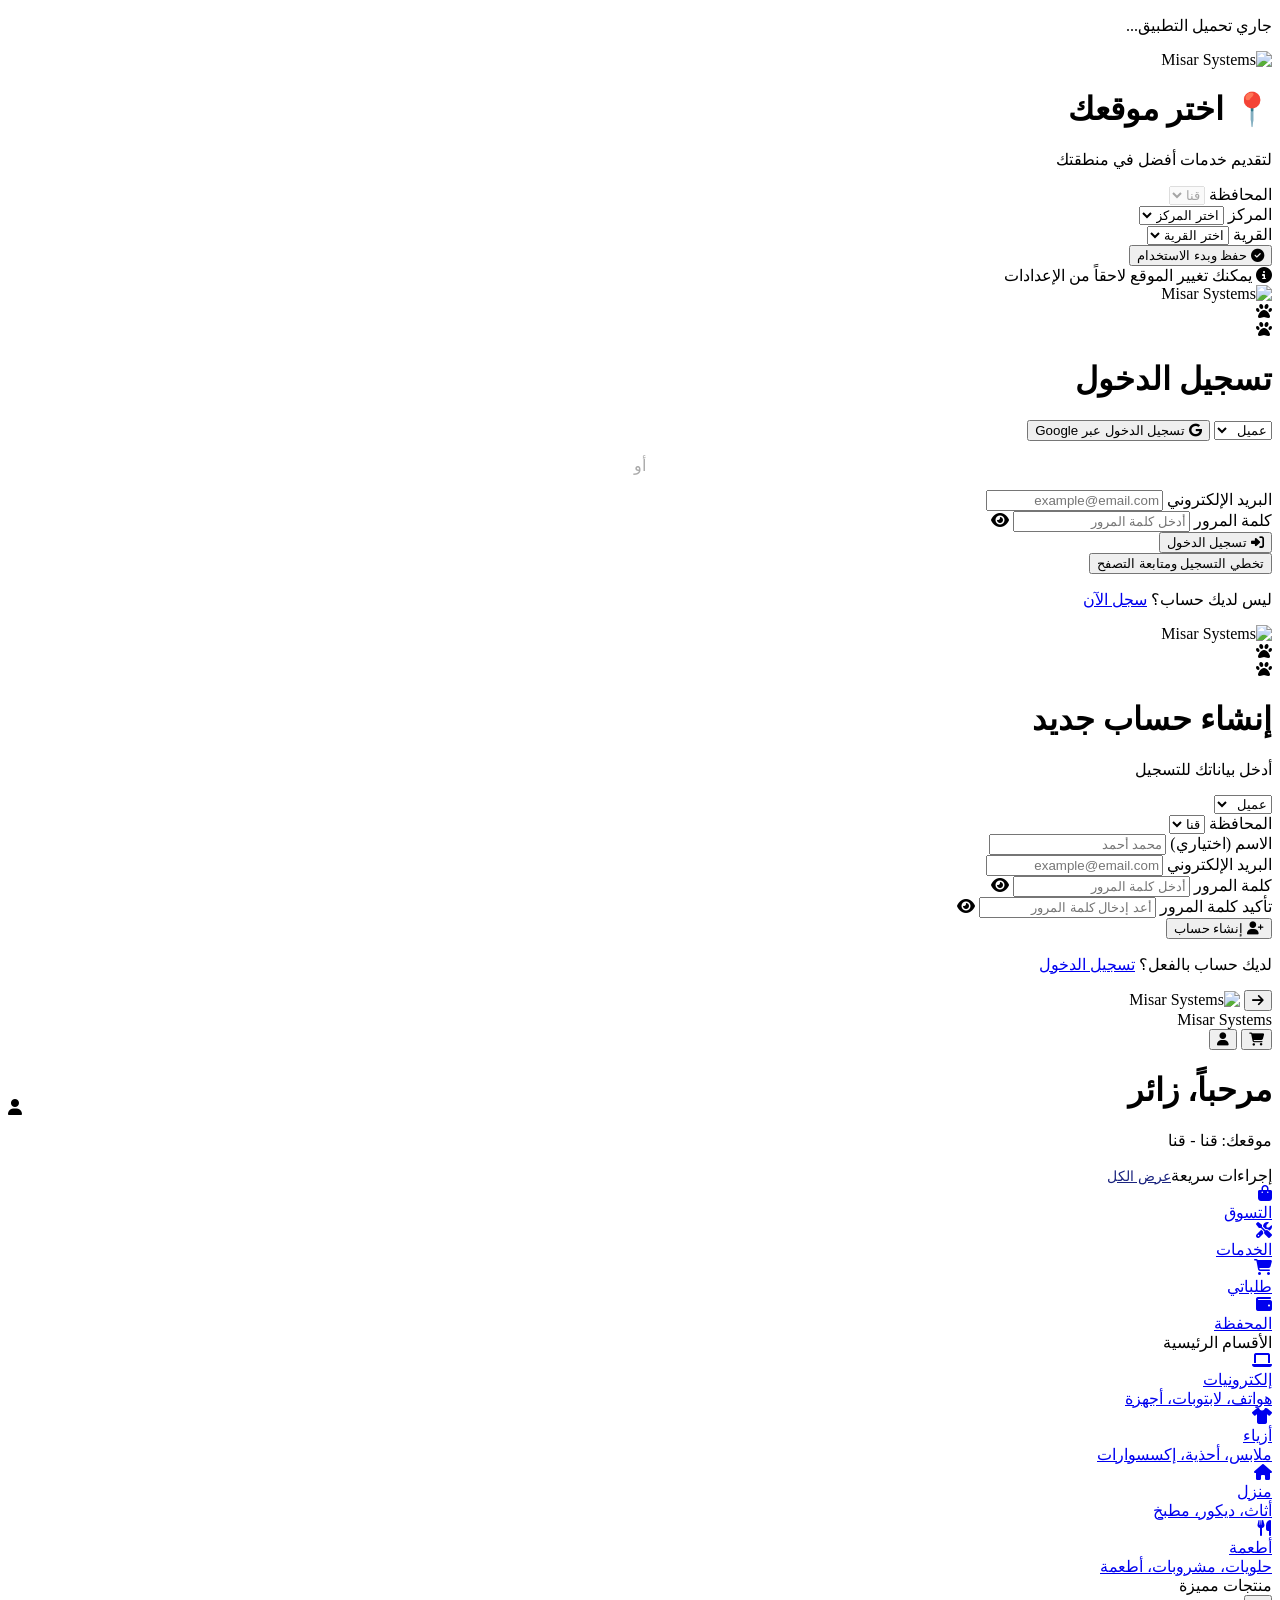
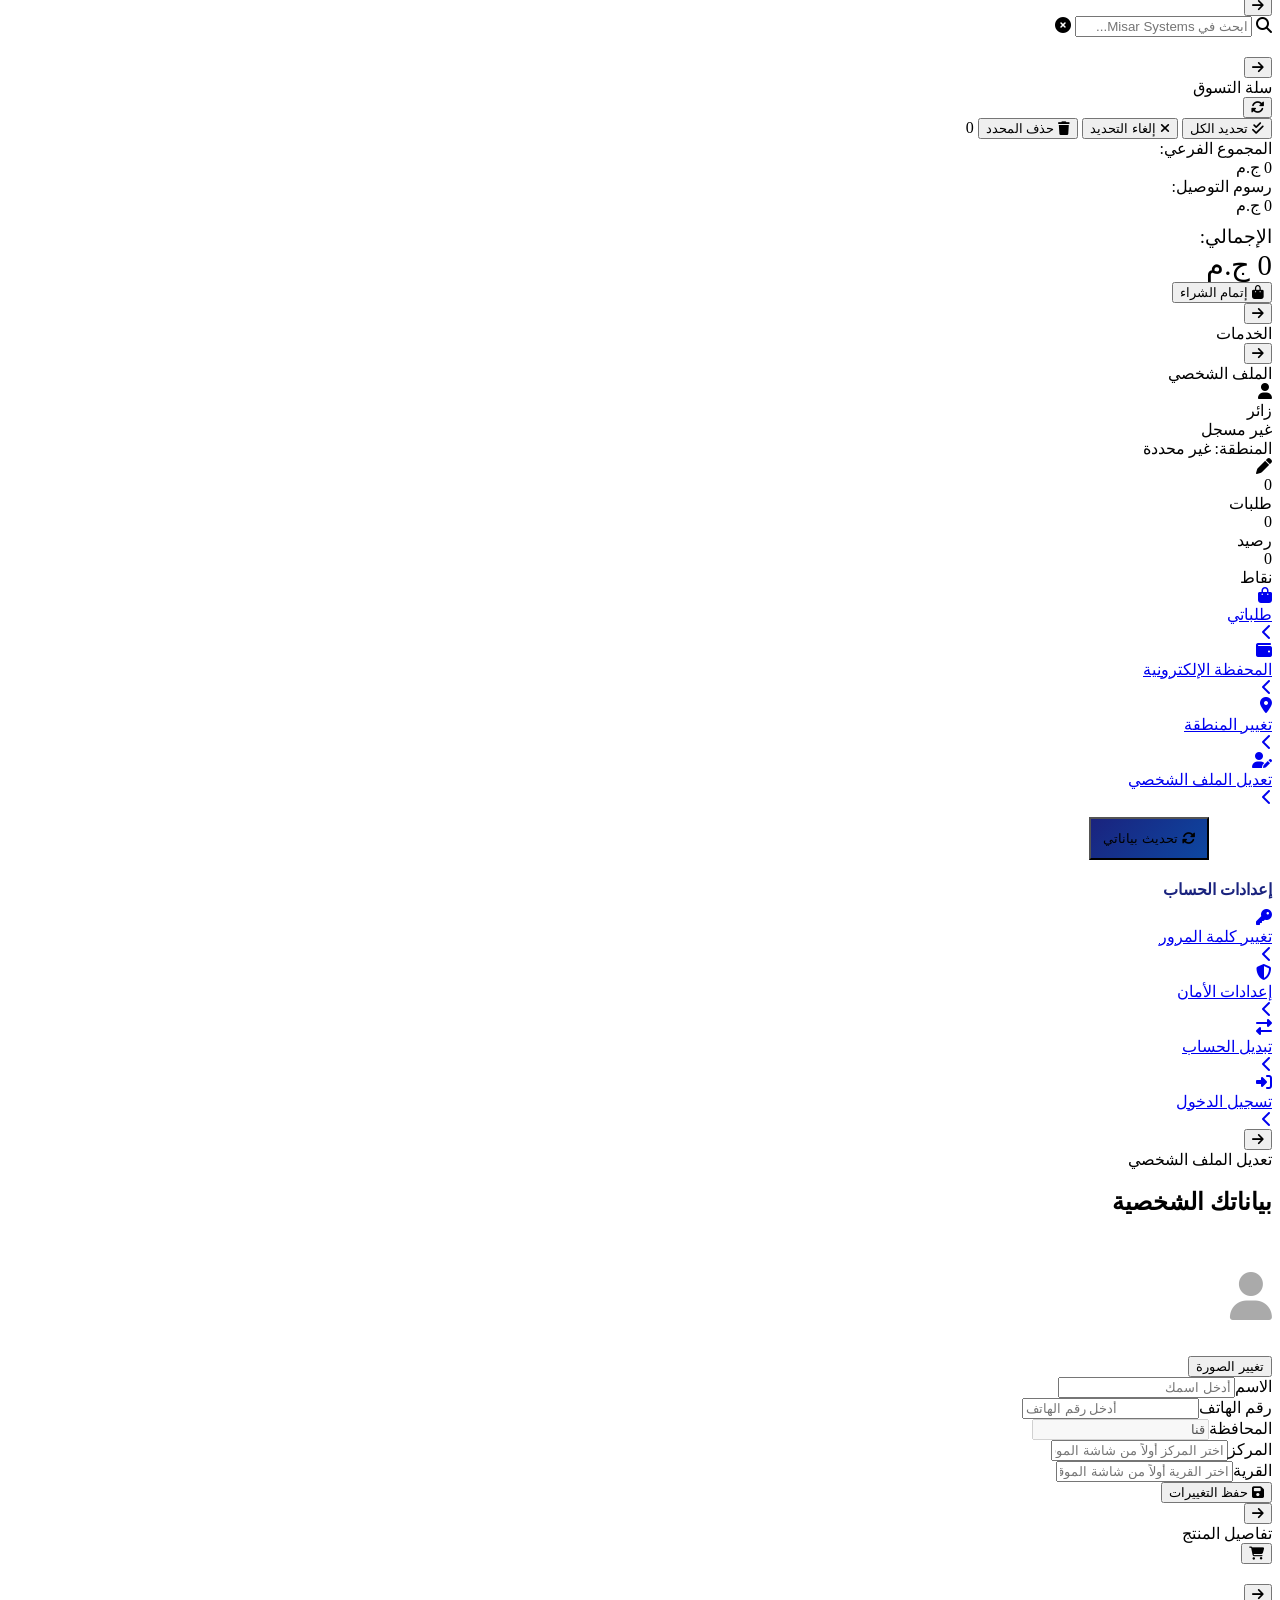
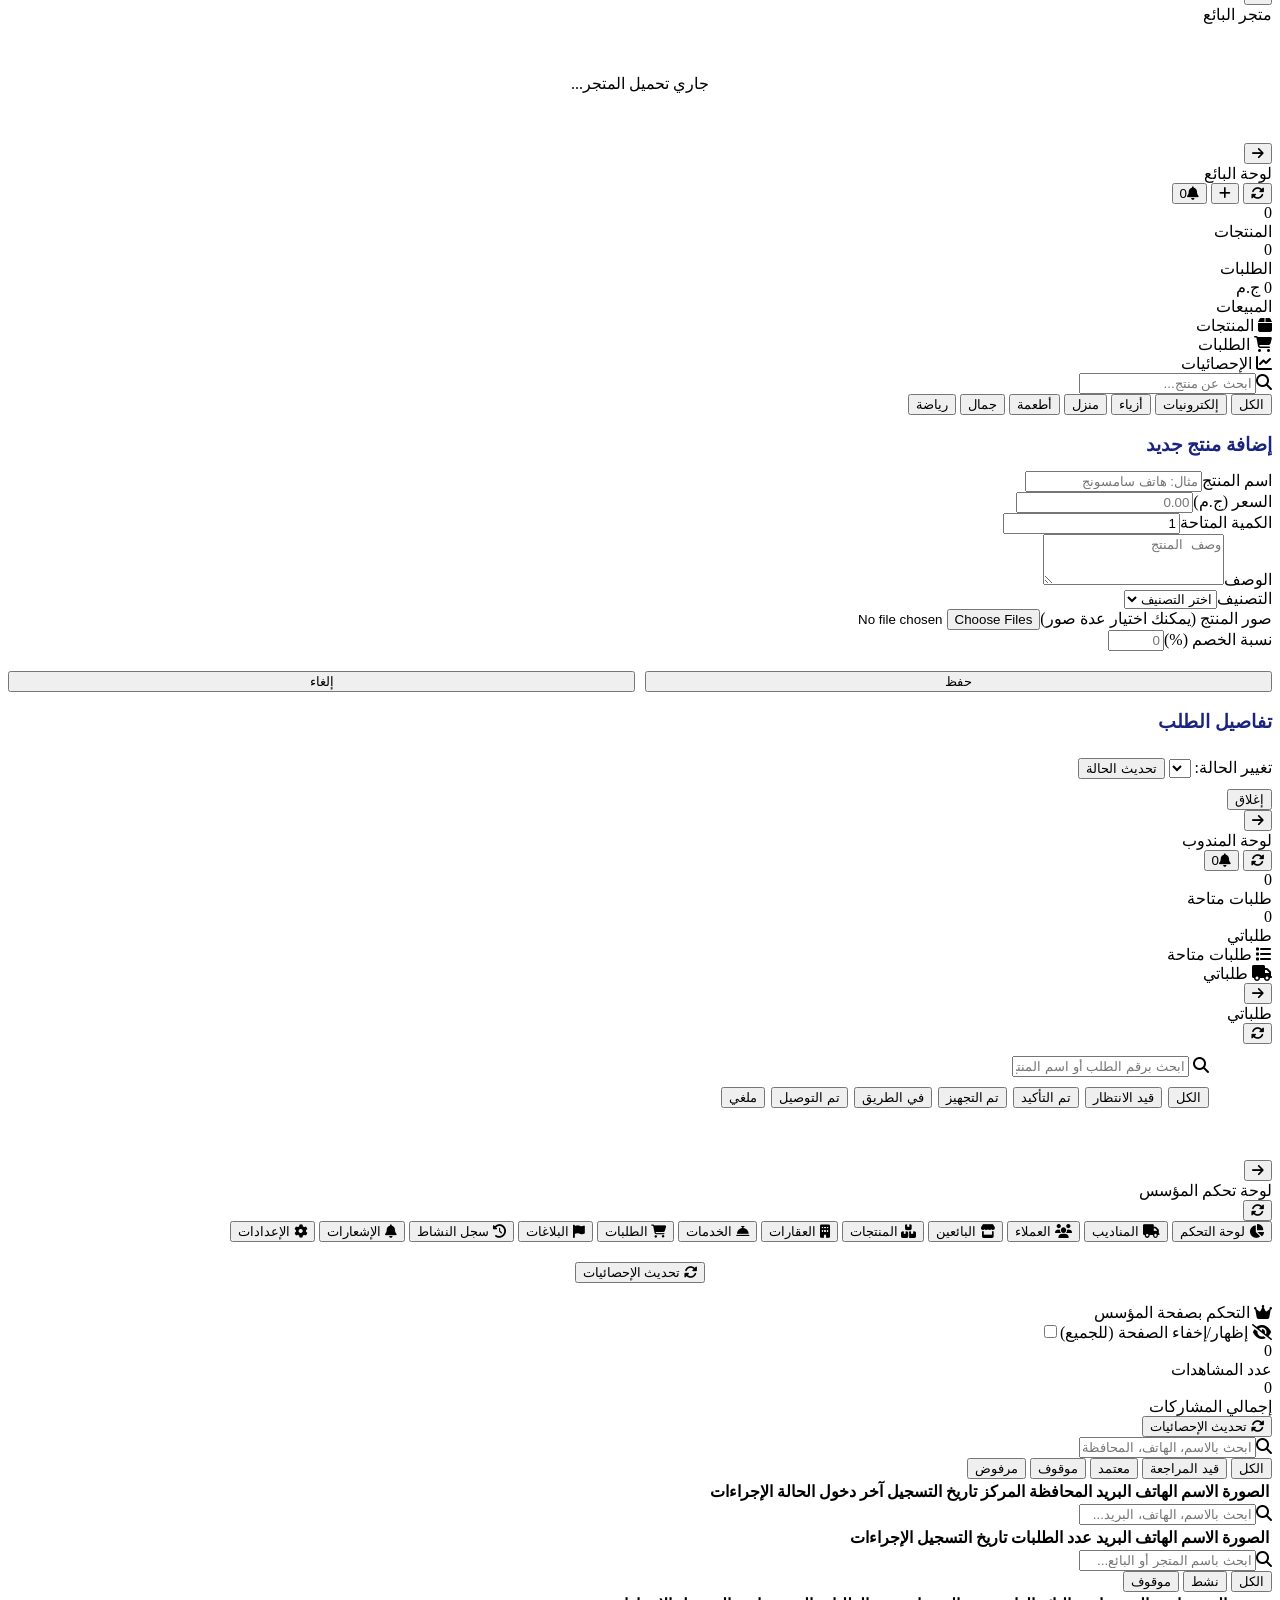
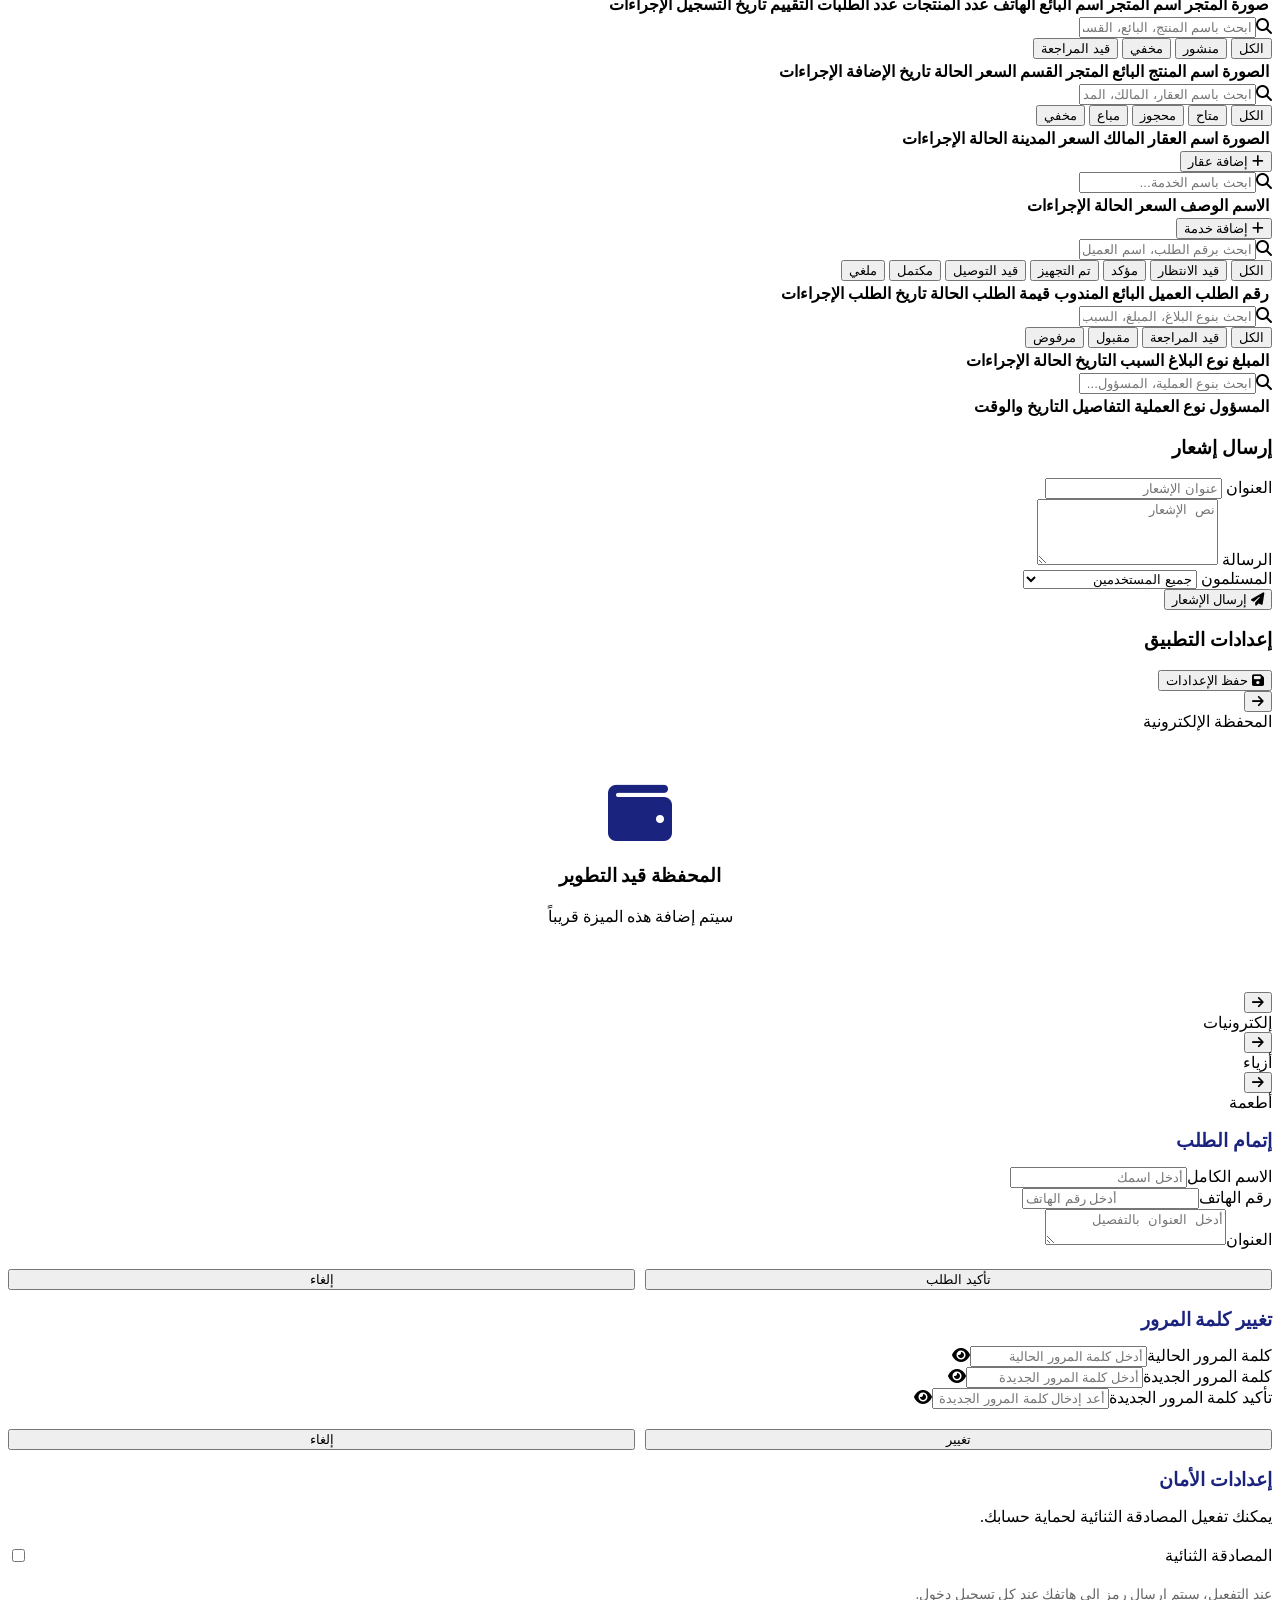
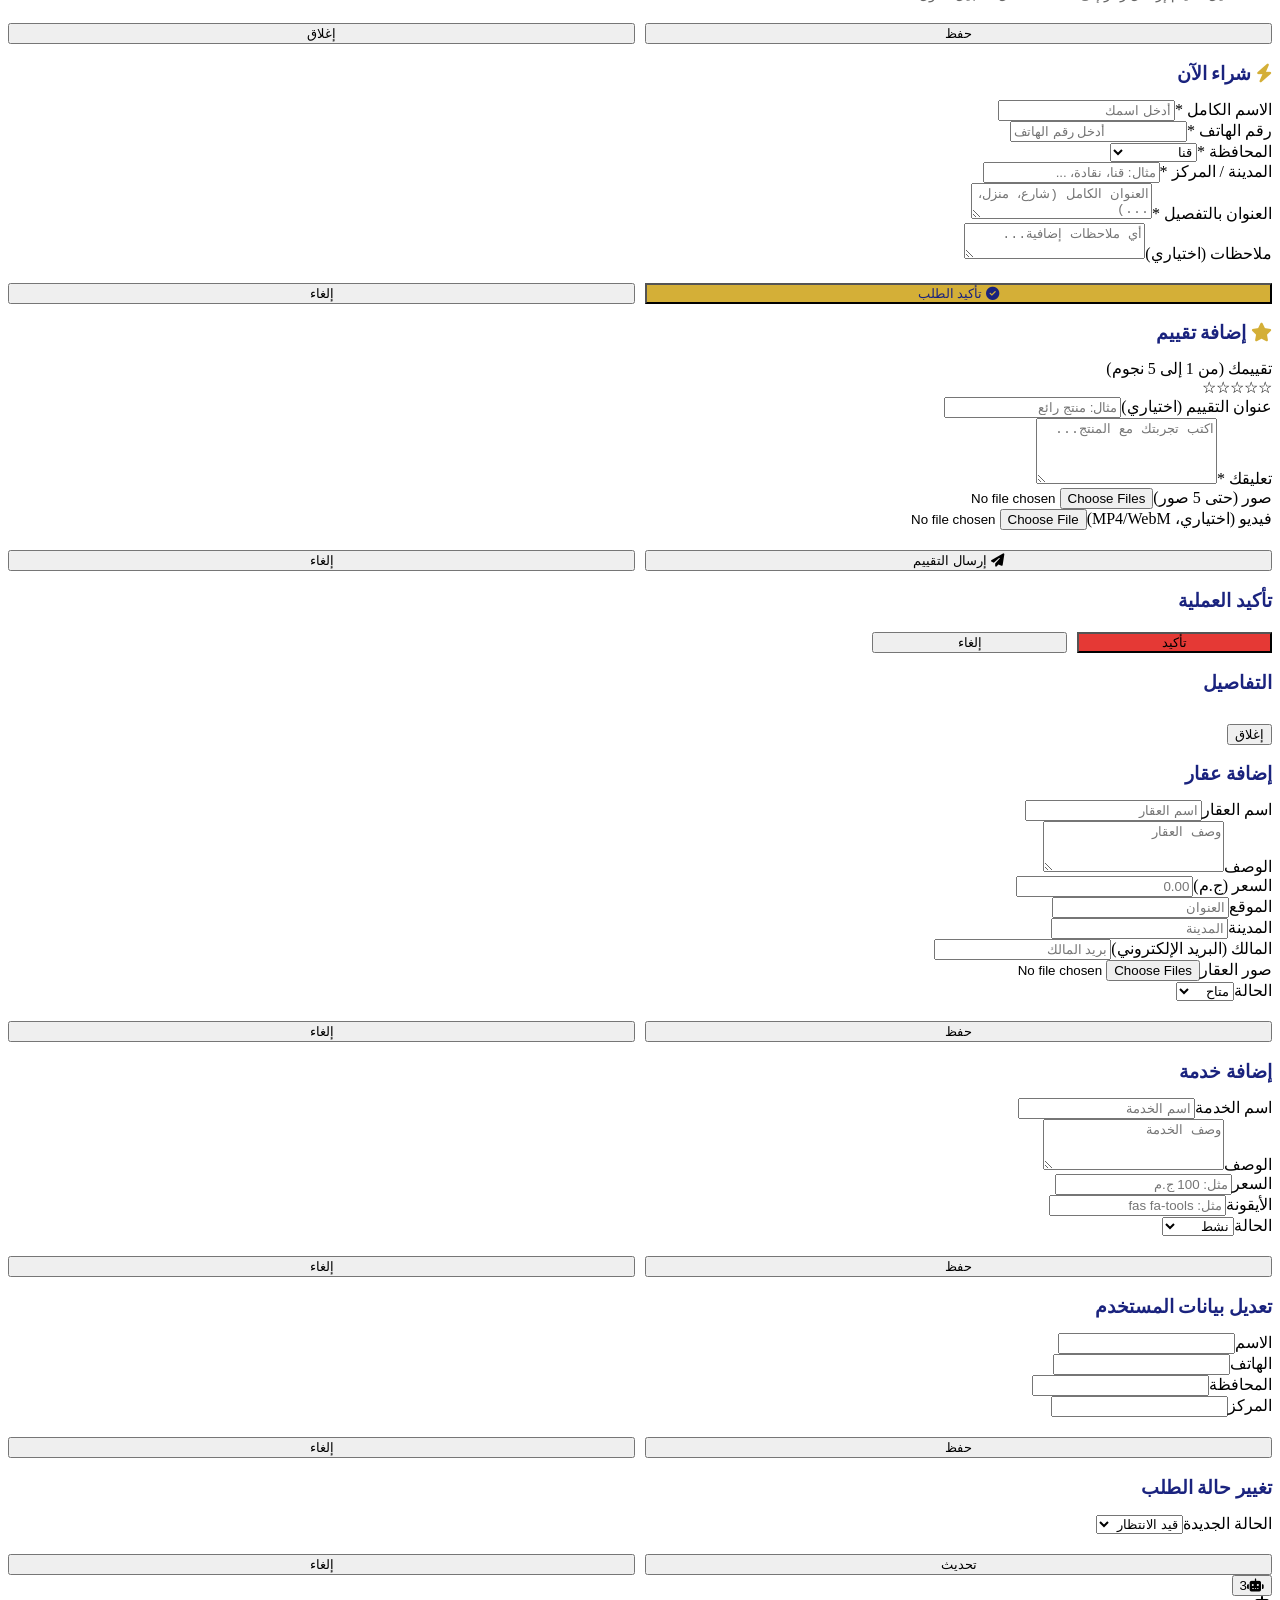
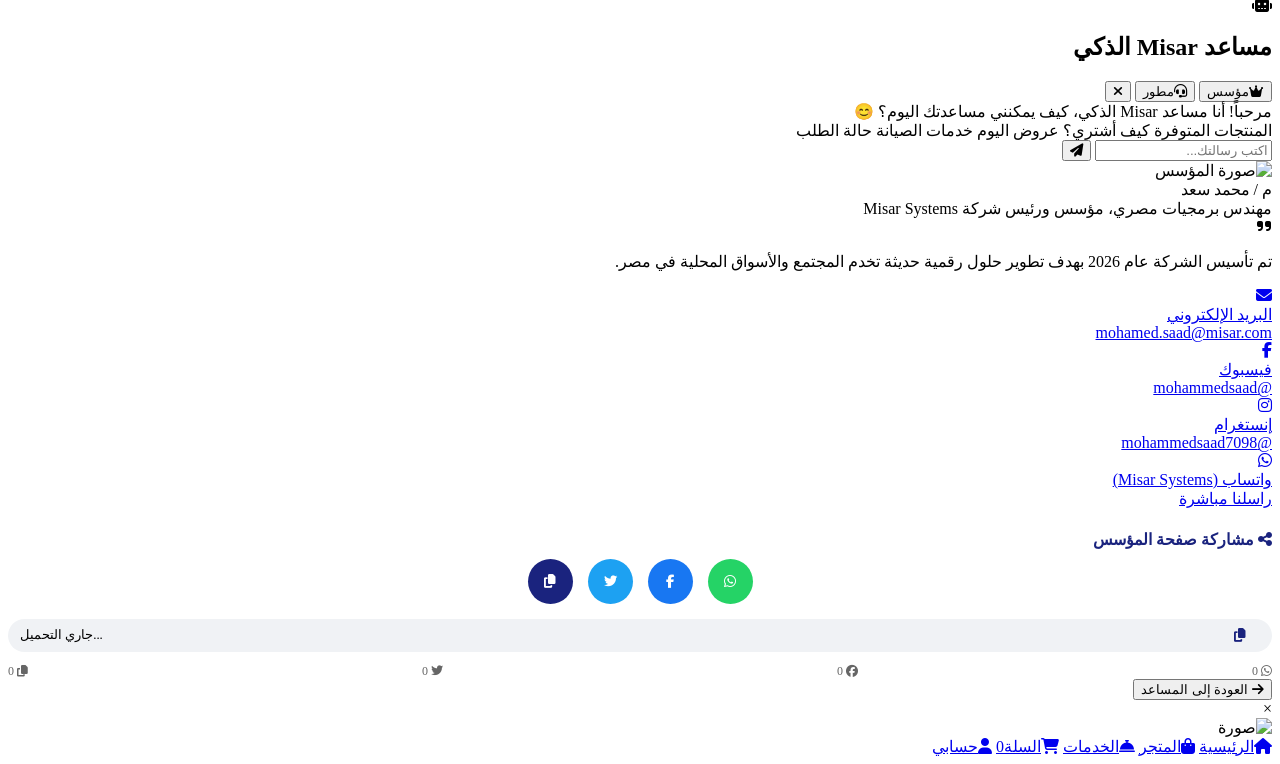
==== commit 0efdfed2: "Add files via upload" ====
--- a/index.html
+++ b/index.html
@@ -5,16 +5,14 @@
     <meta name="viewport" content="width=device-width, initial-scale=1.0, maximum-scale=1.0, user-scalable=no">
     <title>Misar Systems | مسار سيستمز</title>
     <meta name="theme-color" content="#1a237e">
-<meta name="apple-mobile-web-app-capable" content="yes">
+    <meta name="apple-mobile-web-app-capable" content="yes">
     <meta name="apple-mobile-web-app-status-bar-style" content="black-translucent">
-    <link rel="manifest" href="manifest.json">
     <link href="https://fonts.googleapis.com/css2?family=Cairo:wght@400;600;700;800&display=swap" rel="stylesheet">
     <script src="https://cdn.jsdelivr.net/npm/@supabase/supabase-js@2"></script>
     <script src="https://cdn.jsdelivr.net/npm/chart.js"></script>
     <link rel="stylesheet" href="https://cdnjs.cloudflare.com/ajax/libs/font-awesome/6.4.0/css/all.min.css">
     <link rel="icon" type="image/x-icon" href="https://i.ibb.co/XktM4crn/1767120438295.png">
     <link rel="stylesheet" href="style.css">
-    	    <link rel="stylesheet" href="banners.css">
     <meta name="google-site-verification" content="jpQbVa-GjiReP-X6Lf-sl5nripN0wcmPfttqgzKRMWk" />
 </head>
 <body>
@@ -133,13 +131,11 @@
                 </div>
                 <h1 class="register-title">إنشاء حساب جديد</h1>
                 <p class="register-subtitle">أدخل بياناتك للتسجيل</p>
-<select class="account-type-select" id="registerAccountType">
+                <select class="account-type-select" id="registerAccountType">
                     <option value="client" selected>عميل</option>
                     <option value="seller">بائع</option>
                     <option value="delivery">مندوب</option>
                 </select>
-                <button class="google-btn" id="googleRegisterBtn"><i class="fab fa-google"></i> التسجيل عبر Google</button>
-                <div style="text-align:center; margin:15px 0; color:#aaa;">أو أنشئ حساباً بالبريد الإلكتروني</div>
                 <div class="input-group">
                     <label class="input-label">المحافظة</label>
                     <select class="location-select" id="registerGovernorate">
@@ -192,9 +188,9 @@
         </div>
     </div>
 
-<!-- ========== الشاشة الرئيسية ========== -->
+    <!-- ========== الشاشة الرئيسية ========== -->
     <div class="screen hidden" id="homeScreen">
-        <div class="app-header home-header">
+        <div class="app-header">
             <div class="header-content">
                 <div class="header-left">
                     <button class="back-btn" onclick="goBack()"><i class="fas fa-arrow-right"></i></button>
@@ -207,45 +203,21 @@
                 </div>
             </div>
         </div>
-<div class="welcome-section">
-<div style="display:flex; align-items:center; justify-content:space-between;">
+        <div class="welcome-section">
+            <div style="display:flex; align-items:center; justify-content:space-between;">
                 <div class="welcome-text"><h1 id="welcomeName">مرحباً، زائر</h1><p id="welcomeLocation">موقعك: قنا - قنا</p></div>
                 <div class="user-avatar" id="welcomeAvatar" onclick="showScreen('editProfileScreen')"><i class="fas fa-user"></i></div>
             </div>
         </div>
-        <!-- ========== Hero Banners Slider (replaces quick actions) ========== -->
-        <div class="hero-slider" id="heroSlider">
-            <div class="hero-slides" id="heroSlides" aria-live="polite"></div>
-            <button class="hero-arrow prev" id="heroPrev" aria-label="السابق">‹</button>
-            <button class="hero-arrow next" id="heroNext" aria-label="التالي">›</button>
-<div class="hero-dots" id="heroDots" role="tablist" aria-label="اختيارات الإعلان"></div>
-        </div>
-
-        <!-- ========== أزرار الوصول السريع تحت الإعلان ========== -->
-        <div class="home-quick-actions">
-            <button class="quick-action-btn" onclick="showScreen('ordersScreen')">
-                <i class="fas fa-shopping-bag"></i><span>طلباتي</span>
-            </button>
-            <button class="quick-action-btn" onclick="showScreen('cartScreen')">
-                <i class="fas fa-shopping-cart"></i><span>السلة</span>
-            </button>
-        </div>
-
-        <!-- Banner Detail Modal (vertical/fullscreen) -->
-        <div id="bannerDetailModal" class="banner-detail-modal" aria-hidden="true">
-            <div class="banner-detail-card" role="dialog" aria-modal="true" aria-labelledby="bannerDetailTitle">
-                <div id="bannerDetailMedia" class="banner-detail-media"></div>
-                <div class="banner-detail-content">
-                    <h3 id="bannerDetailTitle" class="banner-detail-title"></h3>
-                    <div id="bannerDetailDesc" class="banner-detail-desc"></div>
-                    <div class="banner-detail-cta">
-                        <button id="bannerDetailVisit" class="btn-visit">اذهب للرابط</button>
-                        <button id="bannerDetailClose" class="btn-close">إغلاق</button>
-                    </div>
-                </div>
-            </div>
-        </div>
-
+        <div class="quick-actions">
+            <div class="section-title"><span>إجراءات سريعة</span><a href="#" style="font-size:0.9rem; color:#1a237e;">عرض الكل</a></div>
+            <div class="actions-grid">
+                <a href="#" class="action-btn" onclick="showScreen('marketScreen')"><div class="action-icon"><i class="fas fa-shopping-bag"></i></div><span class="action-label">التسوق</span></a>
+                <a href="#" class="action-btn" onclick="showScreen('servicesScreen')"><div class="action-icon"><i class="fas fa-tools"></i></div><span class="action-label">الخدمات</span></a>
+                <a href="#" class="action-btn" onclick="showScreen('ordersScreen')"><div class="action-icon"><i class="fas fa-shopping-cart"></i></div><span class="action-label">طلباتي</span></a>
+                <a href="#" class="action-btn" onclick="showScreen('walletScreen')"><div class="action-icon"><i class="fas fa-wallet"></i></div><span class="action-label">المحفظة</span></a>
+            </div>
+        </div>
         <div class="categories-section">
             <div class="section-title">الأقسام الرئيسية</div>
             <div class="categories-grid">
@@ -281,11 +253,11 @@
         </div>
     </div>
 
-<!-- ========== شاشة السلة ========== -->
+    <!-- ========== شاشة السلة ========== -->
     <div class="screen hidden" id="cartScreen">
-        <div class="app-header home-header">
+        <div class="app-header">
             <div class="header-content">
-                <div class="header-left"><button class="back-btn active" onclick="goBack()"><i class="fas fa-arrow-right"></i></button><img src="https://i.ibb.co/XktM4crn/1767120438295.png" alt="Misar Systems" class="app-logo" loading="lazy"><div class="header-title">سلة التسوق</div></div>
+                <div class="header-left"><button class="back-btn active" onclick="goBack()"><i class="fas fa-arrow-right"></i></button><div class="header-title">سلة التسوق</div></div>
                 <div class="header-actions">
                     <button class="header-icon" onclick="loadCart()"><i class="fas fa-sync-alt"></i></button>
                 </div>
@@ -316,20 +288,20 @@
     </div>
 
     <!-- ========== شاشة الخدمات ========== -->
-<div class="screen hidden" id="servicesScreen">
-        <div class="app-header home-header">
+    <div class="screen hidden" id="servicesScreen">
+        <div class="app-header">
             <div class="header-content">
-                <div class="header-left"><button class="back-btn active" onclick="goBack()"><i class="fas fa-arrow-right"></i></button><img src="https://i.ibb.co/XktM4crn/1767120438295.png" alt="Misar Systems" class="app-logo" loading="lazy"><div class="header-title">الخدمات</div></div>
+                <div class="header-left"><button class="back-btn active" onclick="goBack()"><i class="fas fa-arrow-right"></i></button><div class="header-title">الخدمات</div></div>
             </div>
         </div>
         <div class="services-list" id="servicesList"></div>
     </div>
 
-<!-- ========== شاشة الملف الشخصي ========== -->
+    <!-- ========== شاشة الملف الشخصي ========== -->
     <div class="screen hidden" id="profileScreen">
-        <div class="app-header home-header">
+        <div class="app-header">
             <div class="header-content">
-                <div class="header-left"><button class="back-btn active" onclick="goBack()"><i class="fas fa-arrow-right"></i></button><img src="https://i.ibb.co/XktM4crn/1767120438295.png" alt="Misar Systems" class="app-logo" loading="lazy"><div class="header-title">الملف الشخصي</div></div>
+                <div class="header-left"><button class="back-btn active" onclick="goBack()"><i class="fas fa-arrow-right"></i></button><div class="header-title">الملف الشخصي</div></div>
             </div>
         </div>
         <div class="profile-header">
@@ -339,11 +311,14 @@
             <div class="profile-location" id="profileLocation">المنطقة: غير محددة</div>
             <div class="edit-avatar-icon" onclick="showScreen('editProfileScreen')"><i class="fas fa-pen"></i></div>
         </div>
-<div class="profile-stats" style="justify-content:center;">
-            <div class="stat-card" style="flex:0 0 auto; min-width:120px;"><div class="stat-value" id="profileOrdersCount">0</div><div class="stat-label">طلبات</div></div>
+        <div class="profile-stats">
+            <div class="stat-card"><div class="stat-value" id="profileOrdersCount">0</div><div class="stat-label">طلبات</div></div>
+            <div class="stat-card"><div class="stat-value">0</div><div class="stat-label">رصيد</div></div>
+            <div class="stat-card"><div class="stat-value">0</div><div class="stat-label">نقاط</div></div>
         </div>
         <div class="profile-menu">
-<a href="#" class="menu-item" onclick="showScreen('ordersScreen')"><div class="menu-icon"><i class="fas fa-shopping-bag"></i></div><div class="menu-text">طلباتي</div><i class="fas fa-chevron-left menu-arrow"></i></a>
+            <a href="#" class="menu-item" onclick="showScreen('ordersScreen')"><div class="menu-icon"><i class="fas fa-shopping-bag"></i></div><div class="menu-text">طلباتي</div><i class="fas fa-chevron-left menu-arrow"></i></a>
+            <a href="#" class="menu-item" onclick="showScreen('walletScreen')"><div class="menu-icon"><i class="fas fa-wallet"></i></div><div class="menu-text">المحفظة الإلكترونية</div><i class="fas fa-chevron-left menu-arrow"></i></a>
             <a href="#" class="menu-item" id="sellerDashboardMenuItem" style="display:none;" onclick="showScreen('sellerDashboardScreen')"><div class="menu-icon"><i class="fas fa-store"></i></div><div class="menu-text">لوحة البائع</div><i class="fas fa-chevron-left menu-arrow"></i></a>
             <a href="#" class="menu-item" id="deliveryDashboardMenuItem" style="display:none;" onclick="showScreen('deliveryDashboardScreen')"><div class="menu-icon"><i class="fas fa-truck"></i></div><div class="menu-text">لوحة المندوب</div><i class="fas fa-chevron-left menu-arrow"></i></a>
             <a href="#" class="menu-item" id="founderDashboardMenuItem" style="display:none;" onclick="showScreen('founderDashboardScreen')"><div class="menu-icon"><i class="fas fa-crown"></i></div><div class="menu-text">لوحة تحكم المؤسس</div><i class="fas fa-chevron-left menu-arrow"></i></a>
@@ -356,8 +331,7 @@
             </div>
             <div style="margin: 20px 0 10px; color:#1a237e; font-weight:700;">إعدادات الحساب</div>
             <a href="#" class="menu-item" onclick="showChangePasswordModal()"><div class="menu-icon"><i class="fas fa-key"></i></div><div class="menu-text">تغيير كلمة المرور</div><i class="fas fa-chevron-left menu-arrow"></i></a>
-<a href="#" class="menu-item" onclick="showSecurityModal()"><div class="menu-icon"><i class="fas fa-shield-alt"></i></div><div class="menu-text">إعدادات الأمان</div><i class="fas fa-chevron-left menu-arrow"></i></a>
-            <a href="#" class="menu-item" onclick="showNotificationSettingsModal()"><div class="menu-icon"><i class="fas fa-bell"></i></div><div class="menu-text">إعدادات الإشعارات</div><i class="fas fa-chevron-left menu-arrow"></i></a>
+            <a href="#" class="menu-item" onclick="showSecurityModal()"><div class="menu-icon"><i class="fas fa-shield-alt"></i></div><div class="menu-text">إعدادات الأمان</div><i class="fas fa-chevron-left menu-arrow"></i></a>
             <a href="#" class="menu-item warning" onclick="switchAccount()"><div class="menu-icon"><i class="fas fa-exchange-alt"></i></div><div class="menu-text">تبديل الحساب</div><i class="fas fa-chevron-left menu-arrow"></i></a>
             <a href="#" class="menu-item danger" id="logoutMenuItem" style="display:none;" onclick="confirmLogout()"><div class="menu-icon"><i class="fas fa-sign-out-alt"></i></div><div class="menu-text">تسجيل الخروج</div><i class="fas fa-chevron-left menu-arrow"></i></a>
             <a href="#" class="menu-item" id="loginMenuItem" onclick="showScreen('loginScreen')"><div class="menu-icon"><i class="fas fa-sign-in-alt"></i></div><div class="menu-text">تسجيل الدخول</div><i class="fas fa-chevron-left menu-arrow"></i></a>
@@ -404,11 +378,11 @@
         <div class="products-section" style="padding-top:20px;"><div id="productDetailContent"></div></div>
     </div>
 
-<!-- ========== شاشة متجر البائع ========== -->
+    <!-- ========== شاشة متجر البائع ========== -->
     <div class="screen hidden" id="storeScreen">
-        <div class="app-header home-header">
+        <div class="app-header">
             <div class="header-content">
-                <div class="header-left"><button class="back-btn active" onclick="goBack()"><i class="fas fa-arrow-right"></i></button><img src="https://i.ibb.co/XktM4crn/1767120438295.png" alt="Misar Systems" class="app-logo" loading="lazy"><div class="header-title"><span class="title-main">𓂀 ☥ متجر البائع ☥ 𓂀</span></div></div>
+                <div class="header-left"><button class="back-btn active" onclick="goBack()"><i class="fas fa-arrow-right"></i></button><div class="header-title">متجر البائع</div></div>
             </div>
         </div>
         <div id="storeContent"><div style="text-align:center; padding:50px;">جاري تحميل المتجر...</div></div>
@@ -601,7 +575,6 @@
             <button class="founder-tab" data-tab="reports" onclick="switchFounderTab('reports')"><i class="fas fa-flag"></i> البلاغات</button>
             <button class="founder-tab" data-tab="logs" onclick="switchFounderTab('logs')"><i class="fas fa-history"></i> سجل النشاط</button>
             <button class="founder-tab" data-tab="notifications" onclick="switchFounderTab('notifications')"><i class="fas fa-bell"></i> الإشعارات</button>
-            <button class="founder-tab" data-tab="banners" onclick="switchFounderTab('banners')"><i class="fas fa-image"></i> إدارة الإعلانات</button>
             <button class="founder-tab" data-tab="settings" onclick="switchFounderTab('settings')"><i class="fas fa-cog"></i> الإعدادات</button>
         </div>
 
@@ -825,27 +798,6 @@
             </div>
 
             <!-- تبويب الإعدادات -->
-            <!-- تبويب إدارة الإعلانات -->
-            <div id="tab-banners" class="founder-tab-panel">
-                <div class="founder-card">
-                    <h3>إدارة الإعلانات</h3>
-                    <div class="input-group"><label class="input-label">رفع صورة الإعلان</label><input type="file" id="bannerImageInput" accept="image/*"></div>
-                    <div class="input-group"><div class="banner-preview" id="bannerPreview"><img id="bannerImagePreviewImg" src="" alt="معاينة الإعلان" style="display:none; width:100%; height:100%; object-fit:cover; border-radius:8px;"></div></div>
-                    <div class="input-group"><label class="input-label">العنوان</label><input type="text" id="bannerTitle" class="input-field" placeholder="عنوان الإعلان"></div>
-                    <div class="input-group"><label class="input-label">الوصف</label><textarea id="bannerDescription" class="input-field" rows="3" placeholder="وصف قصير للاعلان (اختياري)"></textarea></div>
-                    <div class="input-group"><label class="input-label">الرابط (URL)</label><input type="text" id="bannerLink" class="input-field" placeholder="https://example.com/product/123"></div>
-                    <div class="input-group"><label class="input-label">ترتيب العرض (رقم، أصغر أول)</label><input type="number" id="bannerSortOrder" class="input-field" value="0"></div>
-                    <div class="input-group"><label class="input-label">نشط</label><label class="switch"><input type="checkbox" id="bannerActive" checked><span class="slider"></span></label></div>
-                    <div style="display:flex; gap:10px; margin-top:12px;"><button class="login-btn" id="saveBannerBtn"><i class="fas fa-save"></i> حفظ الإعلان</button><button class="google-btn" id="clearBannerFormBtn">مسح النموذج</button></div>
-                </div>
-                <div style="margin-top:18px;">
-                    <h4>قائمة الإعلانات</h4>
-                    <table class="founder-table" id="bannersTable">
-                        <thead><tr><th>الصورة</th><th>العنوان</th><th>الرابط</th><th>الترتيب</th><th>نشط</th><th>الإجراءات</th></tr></thead>
-                        <tbody id="bannersTableBody"></tbody>
-                    </table>
-                </div>
-            </div>
             <div id="tab-settings" class="founder-tab-panel">
                 <div class="founder-card">
                     <h3>إعدادات التطبيق</h3>
@@ -857,7 +809,16 @@
         </div> <!-- end founder-tab-content -->
     </div> <!-- end founderDashboardScreen -->
 
-<!-- ========== شاشات أخرى ========== -->
+    <!-- ========== شاشات أخرى ========== -->
+    <div class="screen hidden" id="walletScreen">
+        <div class="app-header">
+            <div class="header-content">
+                <div class="header-left"><button class="back-btn active" onclick="goBack()"><i class="fas fa-arrow-right"></i></button><div class="header-title">المحفظة الإلكترونية</div></div>
+            </div>
+        </div>
+        <div style="text-align:center; padding:50px;"><i class="fas fa-wallet" style="font-size:4rem; color:#1a237e;"></i><h3 style="margin:20px 0;">المحفظة قيد التطوير</h3><p>سيتم إضافة هذه الميزة قريباً</p></div>
+    </div>
+
     <div class="screen hidden" id="electronicsScreen">
         <div class="app-header"><div class="header-content"><div class="header-left"><button class="back-btn active" onclick="goBack()"><i class="fas fa-arrow-right"></i></button><div class="header-title">إلكترونيات</div></div></div></div>
         <div class="products-section"><div class="products-grid" id="electronicsProducts"></div></div>
@@ -899,16 +860,6 @@
             <div style="display:flex; align-items:center; justify-content:space-between; margin-bottom:20px;"><span>المصادقة الثنائية</span><label class="switch"><input type="checkbox" id="twoFactorCheck"><span class="slider round"></span></label></div>
             <p style="color:#666; font-size:0.9rem;">عند التفعيل، سيتم إرسال رمز إلى هاتفك عند كل تسجيل دخول.</p>
             <div style="display:flex; gap:10px; margin-top:20px;"><button class="login-btn" style="flex:1;" onclick="saveSecuritySettings()">حفظ</button><button class="google-btn" style="flex:1;" onclick="closeModal('securityModal')">إغلاق</button></div>
-        </div>
-    </div>
-
-<div id="notificationSettingsModal" class="modal" onclick="if(event.target===this) closeModal('notificationSettingsModal')">
-        <div class="modal-content">
-            <h3 style="color:#1a237e; margin-bottom:15px;"><i class="fas fa-bell"></i> إعدادات الإشعارات</h3>
-            <p style="margin-bottom:20px;">تحكم في إشعارات النظام التي تظهر على جهازك حتى عند إغلاق التطبيق.</p>
-            <div style="display:flex; align-items:center; justify-content:space-between; margin-bottom:20px;"><span>تفعيل إشعارات النظام</span><label class="switch"><input type="checkbox" id="notificationsToggle"><span class="slider round"></span></label></div>
-            <p id="notificationSettingsStatus" style="color:#666; font-size:0.9rem;">جاري الفحص...</p>
-            <div style="display:flex; gap:10px; margin-top:20px;"><button class="login-btn" style="flex:1;" onclick="sendTestNotification()"><i class="fas fa-paper-plane"></i> إرسال إشعار تجريبي</button><button class="google-btn" style="flex:1;" onclick="closeModal('notificationSettingsModal')">إغلاق</button></div>
         </div>
     </div>
 
@@ -1096,8 +1047,6 @@
 <script src="js/admin-reports.js"></script>
 <script src="js/admin-logs.js"></script>
 <script src="js/admin-settings.js"></script>
-<script src="js/admin-banners.js"></script>
-<script src="js/banners.js"></script>
 <script src="js/products.js"></script>
 <script src="js/product.js"></script>
 <script src="js/cart.js"></script>
@@ -1116,7 +1065,7 @@
 
         // 2. جلسة المستخدم
         const { data: { session } } = await supabaseClient.auth.getSession();
-if (session) {
+        if (session) {
             const user = session.user;
             appState.user = {
                 id: user.id,
@@ -1124,12 +1073,6 @@
                 user_metadata: user.user_metadata
             };
             await loadUserData();
-            // تطبيق نوع الحساب الذي اختاره المستخدم قبل تسجيل الدخول عبر Google (إن وُجد)
-            const appliedType = await applyPendingAccountType();
-            if (appliedType) {
-                // إعادة تحميل بيانات المستخدم بعد تطبيق نوع الحساب
-                await loadUserData();
-            }
             appState.currentScreen = appState.userData.account_type === 'seller' ? 'sellerDashboardScreen' :
                                      (appState.userData.account_type === 'delivery' ? 'deliveryDashboardScreen' :
                                      (appState.userData.account_type === 'founder' ? 'founderDashboardScreen' :
@@ -1138,7 +1081,7 @@
             appState.currentScreen = appState.location ? 'homeScreen' : 'locationScreen';
         }
 
-// 3. تحميل البيانات الأساسية
+        // 3. تحميل البيانات الأساسية
         await loadProductsFromDB();
         loadFeaturedProducts();
         loadMarketProducts();
@@ -1146,69 +1089,9 @@
         loadCart();
         await updateCartBadgeFromDB();
 
-        // 3.2 تسجيل Service Worker لتفعيل الإشعارات على الهاتف (PWA)
-        if ('serviceWorker' in navigator) {
-            try {
-                const registration = await navigator.serviceWorker.register('./sw.js');
-                console.log('✅ تم تسجيل Service Worker بنجاح');
-                appState.swRegistration = registration;
-            } catch (swErr) {
-                console.warn('فشل تسجيل Service Worker:', swErr);
-            }
-        }
-
-        // 3.5 معالجة روابط URL المشتركة (منتج أو متجر)
-        try {
-            const urlParams = new URLSearchParams(window.location.search);
-            const productId = urlParams.get('id');
-            const storeId = urlParams.get('store');
-            const founderParam = urlParams.get('founder');
-
-            if (productId) {
-                const product = appState.products.find(p => p.id === productId);
-                if (product) {
-                    appState.currentScreen = 'productDetailScreen';
-                    setTimeout(() => {
-                        document.getElementById('loadingScreen').style.display = 'none';
-                        openProductDetail(product);
-                        // إزالة المعامل من الرابط دون إعادة تحميل الصفحة
-                        const cleanUrl = window.location.pathname + window.location.hash;
-                        window.history.replaceState({}, '', cleanUrl);
-                    }, 1500);
-                }
-            } else if (storeId) {
-                appState.currentScreen = 'storeScreen';
-                setTimeout(() => {
-                    document.getElementById('loadingScreen').style.display = 'none';
-                    if (typeof showStorePage === 'function') {
-                        showStorePage(decodeURIComponent(storeId));
-                    }
-                    const cleanUrl = window.location.pathname + window.location.hash;
-                    window.history.replaceState({}, '', cleanUrl);
-                }, 1500);
-            } else if (founderParam) {
-                appState.currentScreen = 'homeScreen';
-                setTimeout(() => {
-                    document.getElementById('loadingScreen').style.display = 'none';
-                    if (typeof openFounderProfile === 'function') {
-                        openFounderProfile();
-                    }
-                    const cleanUrl = window.location.pathname + window.location.hash;
-                    window.history.replaceState({}, '', cleanUrl);
-                }, 1500);
-            }
-        } catch (urlErr) {
-            console.warn('فشل معالجة معاملات الرابط:', urlErr);
-        }
-
         // 4. إخفاء شاشة التحميل وعرض الشاشة المناسبة
         setTimeout(() => {
             document.getElementById('loadingScreen').style.display = 'none';
-            // إذا تم التعامل مع رابط منتج/متجر/مؤسس أعلاه، لا نعرض الشاشة الافتراضية
-            const handledByUrl = !!(new URLSearchParams(window.location.search).get('id') ||
-                new URLSearchParams(window.location.search).get('store') ||
-                new URLSearchParams(window.location.search).get('founder'));
-            if (handledByUrl) return;
             showScreen(appState.currentScreen);
             if (appState.location) {
                 updateWelcomeLocation();
@@ -1243,11 +1126,6 @@
                     user_metadata: session.user.user_metadata
                 };
                 await loadUserData();
-                // تطبيق نوع الحساب الذي اختاره المستخدم قبل تسجيل الدخول عبر Google (إن وُجد)
-                const appliedType = await applyPendingAccountType();
-                if (appliedType) {
-                    await loadUserData();
-                }
                 toggleLoginMenu(true);
                 const accountType = appState.userData?.account_type || 'client';
                 toggleSellerMenuItem(accountType === 'seller');
@@ -1299,23 +1177,11 @@
             else showToast('حدث خطأ في النظام', 'error');
         });
 
-// زر Google (تسجيل الدخول)
+        // زر Google
         document.getElementById('googleLoginBtn')?.addEventListener('click', function(e) {
             e.preventDefault();
             if (typeof signInWithGoogle === 'function') signInWithGoogle();
             else showToast('حدث خطأ في النظام', 'error');
-        });
-
-        // زر Google (التسجيل) - يستخدم نوع الحساب المختار في شاشة التسجيل
-        document.getElementById('googleRegisterBtn')?.addEventListener('click', function(e) {
-            e.preventDefault();
-            if (typeof signUpWithGoogle === 'function') {
-                signUpWithGoogle();
-            } else if (typeof signInWithGoogle === 'function') {
-                signInWithGoogle();
-            } else {
-                showToast('حدث خطأ في النظام', 'error');
-            }
         });
 
         // روابط التبديل
@@ -1381,19 +1247,10 @@
         // مستمع تغيير نوع المستلم في الإشعارات
         document.getElementById('notificationRecipients')?.addEventListener('change', function() {
             const specificEmail = document.getElementById('specificUserEmail');
-if (this.value === 'specific') {
+            if (this.value === 'specific') {
                 specificEmail.style.display = 'block';
             } else {
                 specificEmail.style.display = 'none';
-            }
-        });
-
-        // مستمع تبديل إعدادات الإشعارات
-        document.getElementById('notificationsToggle')?.addEventListener('change', function() {
-            if (typeof toggleSystemNotifications === 'function') {
-                toggleSystemNotifications(this.checked);
-            } else {
-                showToast('حدث خطأ في النظام', 'error');
             }
         });
 
@@ -1432,8 +1289,7 @@
             case 'services': if (typeof loadServicesTableAdmin === 'function') loadServicesTableAdmin(); break;
             case 'orders': if (typeof loadOrdersTableAdmin === 'function') loadOrdersTableAdmin(); break;
             case 'reports': if (typeof loadReportsTable === 'function') loadReportsTable(); break;
-case 'logs': if (typeof loadLogsTable === 'function') loadLogsTable(); break;
-            case 'banners': if (typeof refreshBannersAdmin === 'function') refreshBannersAdmin(); break;
+            case 'logs': if (typeof loadLogsTable === 'function') loadLogsTable(); break;
             case 'settings': if (typeof loadSettingsForm === 'function') loadSettingsForm(); break;
         }
     };
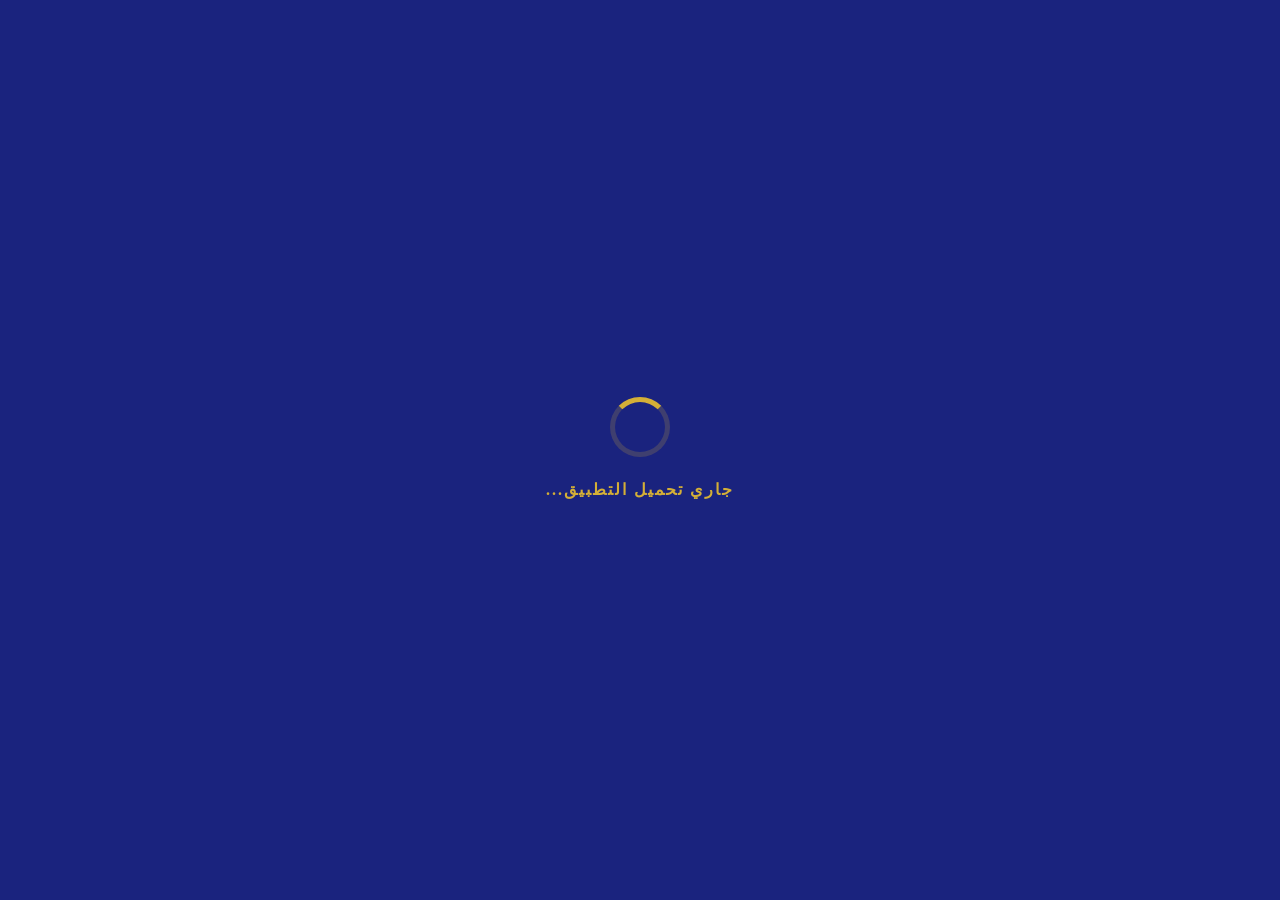
==== commit cb1e90b0: "Add files via upload" ====
--- a/index.html
+++ b/index.html
@@ -5,14 +5,16 @@
     <meta name="viewport" content="width=device-width, initial-scale=1.0, maximum-scale=1.0, user-scalable=no">
     <title>Misar Systems | مسار سيستمز</title>
     <meta name="theme-color" content="#1a237e">
-    <meta name="apple-mobile-web-app-capable" content="yes">
+<meta name="apple-mobile-web-app-capable" content="yes">
     <meta name="apple-mobile-web-app-status-bar-style" content="black-translucent">
+    <link rel="manifest" href="manifest.json">
     <link href="https://fonts.googleapis.com/css2?family=Cairo:wght@400;600;700;800&display=swap" rel="stylesheet">
     <script src="https://cdn.jsdelivr.net/npm/@supabase/supabase-js@2"></script>
     <script src="https://cdn.jsdelivr.net/npm/chart.js"></script>
     <link rel="stylesheet" href="https://cdnjs.cloudflare.com/ajax/libs/font-awesome/6.4.0/css/all.min.css">
     <link rel="icon" type="image/x-icon" href="https://i.ibb.co/XktM4crn/1767120438295.png">
     <link rel="stylesheet" href="style.css">
+    	    <link rel="stylesheet" href="banners.css">
     <meta name="google-site-verification" content="jpQbVa-GjiReP-X6Lf-sl5nripN0wcmPfttqgzKRMWk" />
 </head>
 <body>
@@ -131,11 +133,13 @@
                 </div>
                 <h1 class="register-title">إنشاء حساب جديد</h1>
                 <p class="register-subtitle">أدخل بياناتك للتسجيل</p>
-                <select class="account-type-select" id="registerAccountType">
+<select class="account-type-select" id="registerAccountType">
                     <option value="client" selected>عميل</option>
                     <option value="seller">بائع</option>
                     <option value="delivery">مندوب</option>
                 </select>
+                <button class="google-btn" id="googleRegisterBtn"><i class="fab fa-google"></i> التسجيل عبر Google</button>
+                <div style="text-align:center; margin:15px 0; color:#aaa;">أو أنشئ حساباً بالبريد الإلكتروني</div>
                 <div class="input-group">
                     <label class="input-label">المحافظة</label>
                     <select class="location-select" id="registerGovernorate">
@@ -188,9 +192,9 @@
         </div>
     </div>
 
-    <!-- ========== الشاشة الرئيسية ========== -->
+<!-- ========== الشاشة الرئيسية ========== -->
     <div class="screen hidden" id="homeScreen">
-        <div class="app-header">
+        <div class="app-header home-header">
             <div class="header-content">
                 <div class="header-left">
                     <button class="back-btn" onclick="goBack()"><i class="fas fa-arrow-right"></i></button>
@@ -203,21 +207,45 @@
                 </div>
             </div>
         </div>
-        <div class="welcome-section">
-            <div style="display:flex; align-items:center; justify-content:space-between;">
+<div class="welcome-section">
+<div style="display:flex; align-items:center; justify-content:space-between;">
                 <div class="welcome-text"><h1 id="welcomeName">مرحباً، زائر</h1><p id="welcomeLocation">موقعك: قنا - قنا</p></div>
                 <div class="user-avatar" id="welcomeAvatar" onclick="showScreen('editProfileScreen')"><i class="fas fa-user"></i></div>
             </div>
         </div>
-        <div class="quick-actions">
-            <div class="section-title"><span>إجراءات سريعة</span><a href="#" style="font-size:0.9rem; color:#1a237e;">عرض الكل</a></div>
-            <div class="actions-grid">
-                <a href="#" class="action-btn" onclick="showScreen('marketScreen')"><div class="action-icon"><i class="fas fa-shopping-bag"></i></div><span class="action-label">التسوق</span></a>
-                <a href="#" class="action-btn" onclick="showScreen('servicesScreen')"><div class="action-icon"><i class="fas fa-tools"></i></div><span class="action-label">الخدمات</span></a>
-                <a href="#" class="action-btn" onclick="showScreen('ordersScreen')"><div class="action-icon"><i class="fas fa-shopping-cart"></i></div><span class="action-label">طلباتي</span></a>
-                <a href="#" class="action-btn" onclick="showScreen('walletScreen')"><div class="action-icon"><i class="fas fa-wallet"></i></div><span class="action-label">المحفظة</span></a>
-            </div>
-        </div>
+        <!-- ========== Hero Banners Slider (replaces quick actions) ========== -->
+        <div class="hero-slider" id="heroSlider">
+            <div class="hero-slides" id="heroSlides" aria-live="polite"></div>
+            <button class="hero-arrow prev" id="heroPrev" aria-label="السابق">‹</button>
+            <button class="hero-arrow next" id="heroNext" aria-label="التالي">›</button>
+<div class="hero-dots" id="heroDots" role="tablist" aria-label="اختيارات الإعلان"></div>
+        </div>
+
+        <!-- ========== أزرار الوصول السريع تحت الإعلان ========== -->
+        <div class="home-quick-actions">
+            <button class="quick-action-btn" onclick="showScreen('ordersScreen')">
+                <i class="fas fa-shopping-bag"></i><span>طلباتي</span>
+            </button>
+            <button class="quick-action-btn" onclick="showScreen('cartScreen')">
+                <i class="fas fa-shopping-cart"></i><span>السلة</span>
+            </button>
+        </div>
+
+        <!-- Banner Detail Modal (vertical/fullscreen) -->
+        <div id="bannerDetailModal" class="banner-detail-modal" aria-hidden="true">
+            <div class="banner-detail-card" role="dialog" aria-modal="true" aria-labelledby="bannerDetailTitle">
+                <div id="bannerDetailMedia" class="banner-detail-media"></div>
+                <div class="banner-detail-content">
+                    <h3 id="bannerDetailTitle" class="banner-detail-title"></h3>
+                    <div id="bannerDetailDesc" class="banner-detail-desc"></div>
+                    <div class="banner-detail-cta">
+                        <button id="bannerDetailVisit" class="btn-visit">اذهب للرابط</button>
+                        <button id="bannerDetailClose" class="btn-close">إغلاق</button>
+                    </div>
+                </div>
+            </div>
+        </div>
+
         <div class="categories-section">
             <div class="section-title">الأقسام الرئيسية</div>
             <div class="categories-grid">
@@ -253,11 +281,11 @@
         </div>
     </div>
 
-    <!-- ========== شاشة السلة ========== -->
+<!-- ========== شاشة السلة ========== -->
     <div class="screen hidden" id="cartScreen">
-        <div class="app-header">
+        <div class="app-header home-header">
             <div class="header-content">
-                <div class="header-left"><button class="back-btn active" onclick="goBack()"><i class="fas fa-arrow-right"></i></button><div class="header-title">سلة التسوق</div></div>
+                <div class="header-left"><button class="back-btn active" onclick="goBack()"><i class="fas fa-arrow-right"></i></button><img src="https://i.ibb.co/XktM4crn/1767120438295.png" alt="Misar Systems" class="app-logo" loading="lazy"><div class="header-title">سلة التسوق</div></div>
                 <div class="header-actions">
                     <button class="header-icon" onclick="loadCart()"><i class="fas fa-sync-alt"></i></button>
                 </div>
@@ -288,20 +316,20 @@
     </div>
 
     <!-- ========== شاشة الخدمات ========== -->
-    <div class="screen hidden" id="servicesScreen">
-        <div class="app-header">
+<div class="screen hidden" id="servicesScreen">
+        <div class="app-header home-header">
             <div class="header-content">
-                <div class="header-left"><button class="back-btn active" onclick="goBack()"><i class="fas fa-arrow-right"></i></button><div class="header-title">الخدمات</div></div>
+                <div class="header-left"><button class="back-btn active" onclick="goBack()"><i class="fas fa-arrow-right"></i></button><img src="https://i.ibb.co/XktM4crn/1767120438295.png" alt="Misar Systems" class="app-logo" loading="lazy"><div class="header-title">الخدمات</div></div>
             </div>
         </div>
         <div class="services-list" id="servicesList"></div>
     </div>
 
-    <!-- ========== شاشة الملف الشخصي ========== -->
+<!-- ========== شاشة الملف الشخصي ========== -->
     <div class="screen hidden" id="profileScreen">
-        <div class="app-header">
+        <div class="app-header home-header">
             <div class="header-content">
-                <div class="header-left"><button class="back-btn active" onclick="goBack()"><i class="fas fa-arrow-right"></i></button><div class="header-title">الملف الشخصي</div></div>
+                <div class="header-left"><button class="back-btn active" onclick="goBack()"><i class="fas fa-arrow-right"></i></button><img src="https://i.ibb.co/XktM4crn/1767120438295.png" alt="Misar Systems" class="app-logo" loading="lazy"><div class="header-title">الملف الشخصي</div></div>
             </div>
         </div>
         <div class="profile-header">
@@ -311,14 +339,11 @@
             <div class="profile-location" id="profileLocation">المنطقة: غير محددة</div>
             <div class="edit-avatar-icon" onclick="showScreen('editProfileScreen')"><i class="fas fa-pen"></i></div>
         </div>
-        <div class="profile-stats">
-            <div class="stat-card"><div class="stat-value" id="profileOrdersCount">0</div><div class="stat-label">طلبات</div></div>
-            <div class="stat-card"><div class="stat-value">0</div><div class="stat-label">رصيد</div></div>
-            <div class="stat-card"><div class="stat-value">0</div><div class="stat-label">نقاط</div></div>
+<div class="profile-stats" style="justify-content:center;">
+            <div class="stat-card" style="flex:0 0 auto; min-width:120px;"><div class="stat-value" id="profileOrdersCount">0</div><div class="stat-label">طلبات</div></div>
         </div>
         <div class="profile-menu">
-            <a href="#" class="menu-item" onclick="showScreen('ordersScreen')"><div class="menu-icon"><i class="fas fa-shopping-bag"></i></div><div class="menu-text">طلباتي</div><i class="fas fa-chevron-left menu-arrow"></i></a>
-            <a href="#" class="menu-item" onclick="showScreen('walletScreen')"><div class="menu-icon"><i class="fas fa-wallet"></i></div><div class="menu-text">المحفظة الإلكترونية</div><i class="fas fa-chevron-left menu-arrow"></i></a>
+<a href="#" class="menu-item" onclick="showScreen('ordersScreen')"><div class="menu-icon"><i class="fas fa-shopping-bag"></i></div><div class="menu-text">طلباتي</div><i class="fas fa-chevron-left menu-arrow"></i></a>
             <a href="#" class="menu-item" id="sellerDashboardMenuItem" style="display:none;" onclick="showScreen('sellerDashboardScreen')"><div class="menu-icon"><i class="fas fa-store"></i></div><div class="menu-text">لوحة البائع</div><i class="fas fa-chevron-left menu-arrow"></i></a>
             <a href="#" class="menu-item" id="deliveryDashboardMenuItem" style="display:none;" onclick="showScreen('deliveryDashboardScreen')"><div class="menu-icon"><i class="fas fa-truck"></i></div><div class="menu-text">لوحة المندوب</div><i class="fas fa-chevron-left menu-arrow"></i></a>
             <a href="#" class="menu-item" id="founderDashboardMenuItem" style="display:none;" onclick="showScreen('founderDashboardScreen')"><div class="menu-icon"><i class="fas fa-crown"></i></div><div class="menu-text">لوحة تحكم المؤسس</div><i class="fas fa-chevron-left menu-arrow"></i></a>
@@ -331,7 +356,8 @@
             </div>
             <div style="margin: 20px 0 10px; color:#1a237e; font-weight:700;">إعدادات الحساب</div>
             <a href="#" class="menu-item" onclick="showChangePasswordModal()"><div class="menu-icon"><i class="fas fa-key"></i></div><div class="menu-text">تغيير كلمة المرور</div><i class="fas fa-chevron-left menu-arrow"></i></a>
-            <a href="#" class="menu-item" onclick="showSecurityModal()"><div class="menu-icon"><i class="fas fa-shield-alt"></i></div><div class="menu-text">إعدادات الأمان</div><i class="fas fa-chevron-left menu-arrow"></i></a>
+<a href="#" class="menu-item" onclick="showSecurityModal()"><div class="menu-icon"><i class="fas fa-shield-alt"></i></div><div class="menu-text">إعدادات الأمان</div><i class="fas fa-chevron-left menu-arrow"></i></a>
+            <a href="#" class="menu-item" onclick="showNotificationSettingsModal()"><div class="menu-icon"><i class="fas fa-bell"></i></div><div class="menu-text">إعدادات الإشعارات</div><i class="fas fa-chevron-left menu-arrow"></i></a>
             <a href="#" class="menu-item warning" onclick="switchAccount()"><div class="menu-icon"><i class="fas fa-exchange-alt"></i></div><div class="menu-text">تبديل الحساب</div><i class="fas fa-chevron-left menu-arrow"></i></a>
             <a href="#" class="menu-item danger" id="logoutMenuItem" style="display:none;" onclick="confirmLogout()"><div class="menu-icon"><i class="fas fa-sign-out-alt"></i></div><div class="menu-text">تسجيل الخروج</div><i class="fas fa-chevron-left menu-arrow"></i></a>
             <a href="#" class="menu-item" id="loginMenuItem" onclick="showScreen('loginScreen')"><div class="menu-icon"><i class="fas fa-sign-in-alt"></i></div><div class="menu-text">تسجيل الدخول</div><i class="fas fa-chevron-left menu-arrow"></i></a>
@@ -378,11 +404,11 @@
         <div class="products-section" style="padding-top:20px;"><div id="productDetailContent"></div></div>
     </div>
 
-    <!-- ========== شاشة متجر البائع ========== -->
+<!-- ========== شاشة متجر البائع ========== -->
     <div class="screen hidden" id="storeScreen">
-        <div class="app-header">
+        <div class="app-header home-header">
             <div class="header-content">
-                <div class="header-left"><button class="back-btn active" onclick="goBack()"><i class="fas fa-arrow-right"></i></button><div class="header-title">متجر البائع</div></div>
+                <div class="header-left"><button class="back-btn active" onclick="goBack()"><i class="fas fa-arrow-right"></i></button><img src="https://i.ibb.co/XktM4crn/1767120438295.png" alt="Misar Systems" class="app-logo" loading="lazy"><div class="header-title"><span class="title-main">𓂀 ☥ متجر البائع ☥ 𓂀</span></div></div>
             </div>
         </div>
         <div id="storeContent"><div style="text-align:center; padding:50px;">جاري تحميل المتجر...</div></div>
@@ -575,6 +601,7 @@
             <button class="founder-tab" data-tab="reports" onclick="switchFounderTab('reports')"><i class="fas fa-flag"></i> البلاغات</button>
             <button class="founder-tab" data-tab="logs" onclick="switchFounderTab('logs')"><i class="fas fa-history"></i> سجل النشاط</button>
             <button class="founder-tab" data-tab="notifications" onclick="switchFounderTab('notifications')"><i class="fas fa-bell"></i> الإشعارات</button>
+            <button class="founder-tab" data-tab="banners" onclick="switchFounderTab('banners')"><i class="fas fa-image"></i> إدارة الإعلانات</button>
             <button class="founder-tab" data-tab="settings" onclick="switchFounderTab('settings')"><i class="fas fa-cog"></i> الإعدادات</button>
         </div>
 
@@ -798,6 +825,27 @@
             </div>
 
             <!-- تبويب الإعدادات -->
+            <!-- تبويب إدارة الإعلانات -->
+            <div id="tab-banners" class="founder-tab-panel">
+                <div class="founder-card">
+                    <h3>إدارة الإعلانات</h3>
+                    <div class="input-group"><label class="input-label">رفع صورة الإعلان</label><input type="file" id="bannerImageInput" accept="image/*"></div>
+                    <div class="input-group"><div class="banner-preview" id="bannerPreview"><img id="bannerImagePreviewImg" src="" alt="معاينة الإعلان" style="display:none; width:100%; height:100%; object-fit:cover; border-radius:8px;"></div></div>
+                    <div class="input-group"><label class="input-label">العنوان</label><input type="text" id="bannerTitle" class="input-field" placeholder="عنوان الإعلان"></div>
+                    <div class="input-group"><label class="input-label">الوصف</label><textarea id="bannerDescription" class="input-field" rows="3" placeholder="وصف قصير للاعلان (اختياري)"></textarea></div>
+                    <div class="input-group"><label class="input-label">الرابط (URL)</label><input type="text" id="bannerLink" class="input-field" placeholder="https://example.com/product/123"></div>
+                    <div class="input-group"><label class="input-label">ترتيب العرض (رقم، أصغر أول)</label><input type="number" id="bannerSortOrder" class="input-field" value="0"></div>
+                    <div class="input-group"><label class="input-label">نشط</label><label class="switch"><input type="checkbox" id="bannerActive" checked><span class="slider"></span></label></div>
+                    <div style="display:flex; gap:10px; margin-top:12px;"><button class="login-btn" id="saveBannerBtn"><i class="fas fa-save"></i> حفظ الإعلان</button><button class="google-btn" id="clearBannerFormBtn">مسح النموذج</button></div>
+                </div>
+                <div style="margin-top:18px;">
+                    <h4>قائمة الإعلانات</h4>
+                    <table class="founder-table" id="bannersTable">
+                        <thead><tr><th>الصورة</th><th>العنوان</th><th>الرابط</th><th>الترتيب</th><th>نشط</th><th>الإجراءات</th></tr></thead>
+                        <tbody id="bannersTableBody"></tbody>
+                    </table>
+                </div>
+            </div>
             <div id="tab-settings" class="founder-tab-panel">
                 <div class="founder-card">
                     <h3>إعدادات التطبيق</h3>
@@ -809,16 +857,7 @@
         </div> <!-- end founder-tab-content -->
     </div> <!-- end founderDashboardScreen -->
 
-    <!-- ========== شاشات أخرى ========== -->
-    <div class="screen hidden" id="walletScreen">
-        <div class="app-header">
-            <div class="header-content">
-                <div class="header-left"><button class="back-btn active" onclick="goBack()"><i class="fas fa-arrow-right"></i></button><div class="header-title">المحفظة الإلكترونية</div></div>
-            </div>
-        </div>
-        <div style="text-align:center; padding:50px;"><i class="fas fa-wallet" style="font-size:4rem; color:#1a237e;"></i><h3 style="margin:20px 0;">المحفظة قيد التطوير</h3><p>سيتم إضافة هذه الميزة قريباً</p></div>
-    </div>
-
+<!-- ========== شاشات أخرى ========== -->
     <div class="screen hidden" id="electronicsScreen">
         <div class="app-header"><div class="header-content"><div class="header-left"><button class="back-btn active" onclick="goBack()"><i class="fas fa-arrow-right"></i></button><div class="header-title">إلكترونيات</div></div></div></div>
         <div class="products-section"><div class="products-grid" id="electronicsProducts"></div></div>
@@ -860,6 +899,16 @@
             <div style="display:flex; align-items:center; justify-content:space-between; margin-bottom:20px;"><span>المصادقة الثنائية</span><label class="switch"><input type="checkbox" id="twoFactorCheck"><span class="slider round"></span></label></div>
             <p style="color:#666; font-size:0.9rem;">عند التفعيل، سيتم إرسال رمز إلى هاتفك عند كل تسجيل دخول.</p>
             <div style="display:flex; gap:10px; margin-top:20px;"><button class="login-btn" style="flex:1;" onclick="saveSecuritySettings()">حفظ</button><button class="google-btn" style="flex:1;" onclick="closeModal('securityModal')">إغلاق</button></div>
+        </div>
+    </div>
+
+<div id="notificationSettingsModal" class="modal" onclick="if(event.target===this) closeModal('notificationSettingsModal')">
+        <div class="modal-content">
+            <h3 style="color:#1a237e; margin-bottom:15px;"><i class="fas fa-bell"></i> إعدادات الإشعارات</h3>
+            <p style="margin-bottom:20px;">تحكم في إشعارات النظام التي تظهر على جهازك حتى عند إغلاق التطبيق.</p>
+            <div style="display:flex; align-items:center; justify-content:space-between; margin-bottom:20px;"><span>تفعيل إشعارات النظام</span><label class="switch"><input type="checkbox" id="notificationsToggle"><span class="slider round"></span></label></div>
+            <p id="notificationSettingsStatus" style="color:#666; font-size:0.9rem;">جاري الفحص...</p>
+            <div style="display:flex; gap:10px; margin-top:20px;"><button class="login-btn" style="flex:1;" onclick="sendTestNotification()"><i class="fas fa-paper-plane"></i> إرسال إشعار تجريبي</button><button class="google-btn" style="flex:1;" onclick="closeModal('notificationSettingsModal')">إغلاق</button></div>
         </div>
     </div>
 
@@ -1047,6 +1096,8 @@
 <script src="js/admin-reports.js"></script>
 <script src="js/admin-logs.js"></script>
 <script src="js/admin-settings.js"></script>
+<script src="js/admin-banners.js"></script>
+<script src="js/banners.js"></script>
 <script src="js/products.js"></script>
 <script src="js/product.js"></script>
 <script src="js/cart.js"></script>
@@ -1065,7 +1116,7 @@
 
         // 2. جلسة المستخدم
         const { data: { session } } = await supabaseClient.auth.getSession();
-        if (session) {
+if (session) {
             const user = session.user;
             appState.user = {
                 id: user.id,
@@ -1073,6 +1124,12 @@
                 user_metadata: user.user_metadata
             };
             await loadUserData();
+            // تطبيق نوع الحساب الذي اختاره المستخدم قبل تسجيل الدخول عبر Google (إن وُجد)
+            const appliedType = await applyPendingAccountType();
+            if (appliedType) {
+                // إعادة تحميل بيانات المستخدم بعد تطبيق نوع الحساب
+                await loadUserData();
+            }
             appState.currentScreen = appState.userData.account_type === 'seller' ? 'sellerDashboardScreen' :
                                      (appState.userData.account_type === 'delivery' ? 'deliveryDashboardScreen' :
                                      (appState.userData.account_type === 'founder' ? 'founderDashboardScreen' :
@@ -1081,7 +1138,7 @@
             appState.currentScreen = appState.location ? 'homeScreen' : 'locationScreen';
         }
 
-        // 3. تحميل البيانات الأساسية
+// 3. تحميل البيانات الأساسية
         await loadProductsFromDB();
         loadFeaturedProducts();
         loadMarketProducts();
@@ -1089,9 +1146,69 @@
         loadCart();
         await updateCartBadgeFromDB();
 
+        // 3.2 تسجيل Service Worker لتفعيل الإشعارات على الهاتف (PWA)
+        if ('serviceWorker' in navigator) {
+            try {
+                const registration = await navigator.serviceWorker.register('./sw.js');
+                console.log('✅ تم تسجيل Service Worker بنجاح');
+                appState.swRegistration = registration;
+            } catch (swErr) {
+                console.warn('فشل تسجيل Service Worker:', swErr);
+            }
+        }
+
+        // 3.5 معالجة روابط URL المشتركة (منتج أو متجر)
+        try {
+            const urlParams = new URLSearchParams(window.location.search);
+            const productId = urlParams.get('id');
+            const storeId = urlParams.get('store');
+            const founderParam = urlParams.get('founder');
+
+            if (productId) {
+                const product = appState.products.find(p => p.id === productId);
+                if (product) {
+                    appState.currentScreen = 'productDetailScreen';
+                    setTimeout(() => {
+                        document.getElementById('loadingScreen').style.display = 'none';
+                        openProductDetail(product);
+                        // إزالة المعامل من الرابط دون إعادة تحميل الصفحة
+                        const cleanUrl = window.location.pathname + window.location.hash;
+                        window.history.replaceState({}, '', cleanUrl);
+                    }, 1500);
+                }
+            } else if (storeId) {
+                appState.currentScreen = 'storeScreen';
+                setTimeout(() => {
+                    document.getElementById('loadingScreen').style.display = 'none';
+                    if (typeof showStorePage === 'function') {
+                        showStorePage(decodeURIComponent(storeId));
+                    }
+                    const cleanUrl = window.location.pathname + window.location.hash;
+                    window.history.replaceState({}, '', cleanUrl);
+                }, 1500);
+            } else if (founderParam) {
+                appState.currentScreen = 'homeScreen';
+                setTimeout(() => {
+                    document.getElementById('loadingScreen').style.display = 'none';
+                    if (typeof openFounderProfile === 'function') {
+                        openFounderProfile();
+                    }
+                    const cleanUrl = window.location.pathname + window.location.hash;
+                    window.history.replaceState({}, '', cleanUrl);
+                }, 1500);
+            }
+        } catch (urlErr) {
+            console.warn('فشل معالجة معاملات الرابط:', urlErr);
+        }
+
         // 4. إخفاء شاشة التحميل وعرض الشاشة المناسبة
         setTimeout(() => {
             document.getElementById('loadingScreen').style.display = 'none';
+            // إذا تم التعامل مع رابط منتج/متجر/مؤسس أعلاه، لا نعرض الشاشة الافتراضية
+            const handledByUrl = !!(new URLSearchParams(window.location.search).get('id') ||
+                new URLSearchParams(window.location.search).get('store') ||
+                new URLSearchParams(window.location.search).get('founder'));
+            if (handledByUrl) return;
             showScreen(appState.currentScreen);
             if (appState.location) {
                 updateWelcomeLocation();
@@ -1126,6 +1243,11 @@
                     user_metadata: session.user.user_metadata
                 };
                 await loadUserData();
+                // تطبيق نوع الحساب الذي اختاره المستخدم قبل تسجيل الدخول عبر Google (إن وُجد)
+                const appliedType = await applyPendingAccountType();
+                if (appliedType) {
+                    await loadUserData();
+                }
                 toggleLoginMenu(true);
                 const accountType = appState.userData?.account_type || 'client';
                 toggleSellerMenuItem(accountType === 'seller');
@@ -1177,11 +1299,23 @@
             else showToast('حدث خطأ في النظام', 'error');
         });
 
-        // زر Google
+// زر Google (تسجيل الدخول)
         document.getElementById('googleLoginBtn')?.addEventListener('click', function(e) {
             e.preventDefault();
             if (typeof signInWithGoogle === 'function') signInWithGoogle();
             else showToast('حدث خطأ في النظام', 'error');
+        });
+
+        // زر Google (التسجيل) - يستخدم نوع الحساب المختار في شاشة التسجيل
+        document.getElementById('googleRegisterBtn')?.addEventListener('click', function(e) {
+            e.preventDefault();
+            if (typeof signUpWithGoogle === 'function') {
+                signUpWithGoogle();
+            } else if (typeof signInWithGoogle === 'function') {
+                signInWithGoogle();
+            } else {
+                showToast('حدث خطأ في النظام', 'error');
+            }
         });
 
         // روابط التبديل
@@ -1247,10 +1381,19 @@
         // مستمع تغيير نوع المستلم في الإشعارات
         document.getElementById('notificationRecipients')?.addEventListener('change', function() {
             const specificEmail = document.getElementById('specificUserEmail');
-            if (this.value === 'specific') {
+if (this.value === 'specific') {
                 specificEmail.style.display = 'block';
             } else {
                 specificEmail.style.display = 'none';
+            }
+        });
+
+        // مستمع تبديل إعدادات الإشعارات
+        document.getElementById('notificationsToggle')?.addEventListener('change', function() {
+            if (typeof toggleSystemNotifications === 'function') {
+                toggleSystemNotifications(this.checked);
+            } else {
+                showToast('حدث خطأ في النظام', 'error');
             }
         });
 
@@ -1289,7 +1432,8 @@
             case 'services': if (typeof loadServicesTableAdmin === 'function') loadServicesTableAdmin(); break;
             case 'orders': if (typeof loadOrdersTableAdmin === 'function') loadOrdersTableAdmin(); break;
             case 'reports': if (typeof loadReportsTable === 'function') loadReportsTable(); break;
-            case 'logs': if (typeof loadLogsTable === 'function') loadLogsTable(); break;
+case 'logs': if (typeof loadLogsTable === 'function') loadLogsTable(); break;
+            case 'banners': if (typeof refreshBannersAdmin === 'function') refreshBannersAdmin(); break;
             case 'settings': if (typeof loadSettingsForm === 'function') loadSettingsForm(); break;
         }
     };
--- a/style.css
+++ b/style.css
@@ -0,0 +1,4237 @@
+/* ============================================================
+   style.css – التصميم الفرعوني الكامل لـ Misar Systems
+   ============================================================ */
+
+/* ===== استيراد الخطوط ===== */
+@import url('https://fonts.googleapis.com/css2?family=Cinzel:wght@400;600;700;900&family=Cairo:wght@400;600;700;800;900&display=swap');
+
+/* ===== المتغيرات العامة ===== */
+:root {
+    --gold: #D4AF37;
+    --gold-dark: #b8952e;
+    --gold-shadow: rgba(212, 175, 55, 0.5);
+    --gold-glow: 0 0 25px rgba(212, 175, 55, 0.4);
+    --blue-royal: #1a237e;
+    --blue-dark: #0d1445;
+    --brown-dark: #3E2723;
+    --brown-mid: #5D4037;
+    --brown-light: #8D6E63;
+    --sand: #fcf3e3;
+    --sand-dark: #f2e6d0;
+    --red-dark: #A64D2E;
+    --text-light: #F4E6C3;
+    --border-gold: 2px solid var(--gold);
+    --radius-card: 24px;
+    --radius-btn: 16px;
+    --shadow-card: 0 6px 25px rgba(0,0,0,0.06);
+    --shadow-gold: 0 6px 20px var(--gold-shadow);
+    --transition: 0.3s ease;
+}
+
+/* ===== دعم المتصفحات القديمة ===== */
+@supports not ((backdrop-filter: blur(1px)) or (-webkit-backdrop-filter: blur(1px))) {
+    .login-card, .register-card, .founder-card, .location-card,
+    .modal-content, .chatbot-screen {
+        background: var(--sand) !important;
+        backdrop-filter: none !important;
+        -webkit-backdrop-filter: none !important;
+    }
+}
+
+/* ===== إعادة ضبط ===== */
+* {
+    margin: 0;
+    padding: 0;
+    box-sizing: border-box;
+    -webkit-tap-highlight-color: transparent;
+    font-family: 'Cairo', 'Cinzel', 'Tahoma', serif;
+}
+html {
+    -webkit-text-size-adjust: 100%;
+    scroll-behavior: smooth;
+}
+html, body {
+    overflow-x: hidden;
+    min-height: 100vh;
+}
+body {
+    background: var(--sand-dark);
+    background-image: repeating-linear-gradient(45deg, rgba(212,175,55,0.03) 0px, rgba(212,175,55,0.03) 2px, transparent 2px, transparent 8px),
+                      repeating-linear-gradient(-45deg, rgba(180,130,70,0.05) 0px, rgba(180,130,70,0.05) 1px, transparent 1px, transparent 6px);
+    background-attachment: fixed;
+    color: var(--brown-dark);
+    line-height: 1.6;
+    -webkit-font-smoothing: antialiased;
+    -moz-osx-font-smoothing: grayscale;
+}
+
+/* ===== الحاوية الرئيسية ===== */
+.app-container {
+    width: 100%;
+    min-height: 100vh;
+    background: var(--sand);
+    background-image: url("data:image/svg+xml,%3Csvg width='60' height='60' viewBox='0 0 60 60' xmlns='http://www.w3.org/2000/svg'%3E%3Cg fill='none' fill-rule='evenodd'%3E%3Cg fill='%23d4af37' fill-opacity='0.06'%3E%3Cpath d='M36 34v-4h-2v4h-4v2h4v4h2v-4h4v-2h-4zm0-30V0h-2v4h-4v2h4v4h2V6h4V4h-4zM6 34v-4H4v4H0v2h4v4h2v-4h4v-2H6zM6 4V0H4v4H0v2h4v4h2V6h4V4H6z'/%3E%3C/g%3E%3C/g%3E%3C/svg%3E");
+    display: flex;
+    flex-direction: column;
+    overflow-x: hidden;
+}
+
+/* ===== الشاشات ===== */
+.screen {
+    flex: 1;
+    background: transparent;
+    overflow-y: auto;
+    -webkit-overflow-scrolling: touch;
+    padding-bottom: 70px;
+    display: none;
+    min-height: calc(100vh - 70px);
+}
+.screen.active {
+    display: block;
+}
+.screen.hidden {
+    display: none !important;
+}
+
+/* ===== شاشة التحميل ===== */
+.loading {
+    position: fixed;
+    top: 0; left: 0;
+    width: 100%; height: 100%;
+    background: var(--blue-royal);
+    display: flex;
+    flex-direction: column;
+    align-items: center;
+    justify-content: center;
+    z-index: 99999;
+    color: var(--gold);
+}
+.loading-spinner {
+    width: 60px;
+    height: 60px;
+    border: 5px solid rgba(212,175,55,0.2);
+    border-top-color: var(--gold);
+    border-radius: 50%;
+    animation: spin 1s linear infinite;
+}
+@keyframes spin { to { transform: rotate(360deg); } }
+.loading p { margin-top: 20px; font-weight: 700; letter-spacing: 2px; }
+
+.loading-overlay {
+    display: none;
+    position: fixed;
+    top: 0; left: 0;
+    width: 100%; height: 100%;
+    background: rgba(0,0,0,0.5);
+    z-index: 99998;
+    align-items: center;
+    justify-content: center;
+}
+.loading-overlay.active { display: flex; }
+.loading-spinner-large {
+    width: 50px;
+    height: 50px;
+    border: 4px solid var(--gold);
+    border-top-color: transparent;
+    border-radius: 50%;
+    animation: spin 0.8s linear infinite;
+}
+
+/* ===== الهيدر ===== */
+.app-header {
+    background: linear-gradient(145deg, var(--blue-royal) 0%, var(--blue-dark) 40%, var(--brown-dark) 100%);
+    background-color: var(--blue-dark);
+    color: var(--text-light);
+    padding: 12px 5%;
+    position: sticky;
+    top: 0;
+    z-index: 1000;
+    box-shadow: 0 4px 20px rgba(26,35,126,0.7);
+    border-bottom: 4px solid var(--gold);
+    -webkit-backface-visibility: hidden;
+    backface-visibility: hidden;
+    background-image:
+        linear-gradient(145deg, var(--blue-royal) 0%, var(--blue-dark) 40%, var(--brown-dark) 100%),
+        radial-gradient(ellipse at top, rgba(212,175,55,0.18) 0%, transparent 60%),
+        repeating-linear-gradient(45deg, rgba(212,175,55,0.04) 0px, rgba(212,175,55,0.04) 2px, transparent 2px, transparent 8px);
+}
+.app-header::after {
+    content: "𓋴 𓂀 𓅃 𓃥";
+    position: absolute;
+    bottom: -12px;
+    left: 50%;
+    transform: translateX(-50%);
+    background: var(--gold);
+    color: var(--blue-royal);
+    padding: 0 20px;
+    font-size: 0.7rem;
+    letter-spacing: 6px;
+    border-radius: 0 0 20px 20px;
+    font-weight: 700;
+    opacity: 0.5;
+    white-space: nowrap;
+}
+.header-content {
+    display: flex;
+    align-items: center;
+    justify-content: space-between;
+    max-width: 1400px;
+    margin: 0 auto;
+    gap: 10px;
+}
+.header-left {
+    display: flex;
+    align-items: center;
+    gap: 8px;
+    flex-shrink: 0;
+    min-width: 0;
+}
+.back-btn {
+    background: none;
+    border: none;
+    color: var(--gold);
+    font-size: 1.5rem;
+    padding: 5px;
+    cursor: pointer;
+    display: none;
+    text-shadow: 0 0 10px var(--gold-shadow);
+    touch-action: manipulation;
+}
+.back-btn.active { display: block; }
+.app-logo {
+    height: 40px;
+    width: auto;
+    max-height: 45px;
+    object-fit: contain;
+    filter: drop-shadow(0 0 6px var(--gold));
+}
+/* ===== اسم التطبيق ===== */
+.header-title {
+    font-size: 1.6rem;
+    font-weight: 900;
+    margin-right: 5px;
+    color: var(--gold);
+    letter-spacing: 1px;
+    white-space: nowrap;
+    line-height: 1.15;
+    text-align: center;
+}
+.header-actions {
+    display: flex;
+    gap: 10px;
+    align-items: center;
+    flex-shrink: 0;
+}
+.header-icon {
+    background: rgba(212,175,55,0.15);
+    border: 1px solid var(--gold);
+    color: var(--gold);
+    width: 38px;
+    height: 38px;
+    border-radius: 50%;
+    display: flex;
+    align-items: center;
+    justify-content: center;
+    font-size: 1.2rem;
+    cursor: pointer;
+    transition: var(--transition);
+    position: relative;
+    touch-action: manipulation;
+}
+.header-icon:active {
+    background: var(--gold);
+    color: var(--blue-royal);
+    transform: scale(0.92);
+}
+.notification-badge {
+    position: absolute;
+    top: -5px;
+    right: -5px;
+    background: var(--red-dark);
+    color: white;
+    font-size: 0.6rem;
+    width: 18px;
+    height: 18px;
+    border-radius: 50%;
+    display: flex;
+    align-items: center;
+    justify-content: center;
+    font-weight: 700;
+}
+.header-search {
+    flex: 1;
+    min-width: 100px;
+}
+.search-container {
+    display: flex;
+    align-items: center;
+    background: var(--sand);
+    border-radius: 30px;
+    padding: 5px 12px;
+    border: var(--border-gold);
+    transition: var(--transition);
+    box-shadow: inset 0 2px 8px rgba(0,0,0,0.05);
+}
+.search-container:focus-within {
+    border-color: var(--blue-royal);
+    box-shadow: 0 0 0 4px rgba(212,175,55,0.2);
+}
+.search-container i { color: var(--brown-light); font-size: 0.9rem; }
+.search-container input {
+    border: none;
+    background: transparent;
+    width: 100%;
+    padding: 8px 10px;
+    outline: none;
+    font-size: 0.9rem;
+    color: var(--brown-dark);
+}
+.clear-search {
+    color: var(--brown-light);
+    cursor: pointer;
+    font-size: 0.9rem;
+    padding: 5px;
+    display: none;
+}
+
+/* ===== التنقل السفلي ===== */
+.bottom-nav {
+    position: fixed;
+    bottom: 0;
+    left: 0;
+    width: 100%;
+    background: var(--blue-royal);
+    border-top: 3px solid var(--gold);
+    display: flex;
+    justify-content: space-around;
+    padding: 8px 0;
+    padding-bottom: calc(8px + env(safe-area-inset-bottom));
+    z-index: 1000;
+    box-shadow: 0 -6px 30px rgba(0,0,0,0.5);
+}
+.nav-item {
+    display: flex;
+    flex-direction: column;
+    align-items: center;
+    text-decoration: none;
+    color: #bcaaa4;
+    padding: 5px 8px;
+    border-radius: 12px;
+    transition: var(--transition);
+    flex: 1;
+    max-width: 70px;
+    position: relative;
+    cursor: pointer;
+    touch-action: manipulation;
+}
+.nav-item.active {
+    color: var(--gold);
+    background: rgba(212,175,55,0.15);
+    text-shadow: 0 0 12px var(--gold-shadow);
+}
+.nav-icon { font-size: 1.5rem; margin-bottom: 2px; }
+.nav-label { font-size: 0.65rem; font-weight: 700; letter-spacing: 0.5px; }
+.nav-badge {
+    position: absolute;
+    top: -5px;
+    right: 2px;
+    background: var(--red-dark);
+    color: var(--text-light);
+    font-size: 0.6rem;
+    width: 18px;
+    height: 18px;
+    border-radius: 50%;
+    display: none;
+    align-items: center;
+    justify-content: center;
+    font-weight: bold;
+}
+.nav-badge.show { display: flex; }
+
+/* ===== شاشات الدخول ===== */
+.login-screen, .register-screen {
+    background: linear-gradient(145deg, var(--blue-royal) 0%, var(--blue-dark) 60%, var(--brown-dark) 100%);
+    padding: 30px 5%;
+    display: flex;
+    flex-direction: column;
+    justify-content: center;
+    min-height: 100%;
+    position: relative;
+}
+.login-screen::before, .register-screen::before {
+    content: "𓂀 𓋴 𓅃 𓃥";
+    position: absolute;
+    top: 20px;
+    left: 50%;
+    transform: translateX(-50%);
+    font-size: 2.5rem;
+    color: rgba(212,175,55,0.12);
+    letter-spacing: 15px;
+    white-space: nowrap;
+    pointer-events: none;
+}
+.login-logo {
+    width: 80px;
+    height: auto;
+    margin: 0 auto 15px;
+    display: block;
+    filter: drop-shadow(0 0 20px var(--gold-shadow));
+}
+.login-card, .register-card {
+    background: var(--sand);
+    border-radius: 30px;
+    padding: 30px 25px;
+    box-shadow: 0 20px 60px rgba(0,0,0,0.6), inset 0 0 0 1px rgba(212,175,55,0.3);
+    -webkit-backdrop-filter: blur(12px);
+    backdrop-filter: blur(12px);
+    max-width: 500px;
+    margin: 0 auto;
+    width: 100%;
+    border: var(--border-gold);
+    position: relative;
+}
+.login-card::after, .register-card::after {
+    content: "𓋴";
+    position: absolute;
+    bottom: -15px;
+    right: -15px;
+    font-size: 2.5rem;
+    color: var(--gold);
+    opacity: 0.3;
+}
+.login-title, .register-title {
+    text-align: center;
+    color: var(--blue-royal);
+    font-size: 1.8rem;
+    margin-bottom: 5px;
+    font-weight: 900;
+    letter-spacing: 2px;
+    text-shadow: 0 2px 4px rgba(212,175,55,0.2);
+}
+.register-subtitle {
+    text-align: center;
+    color: var(--brown-mid);
+    margin-bottom: 25px;
+    font-size: 0.95rem;
+}
+.account-type-select {
+    width: 100%;
+    padding: 14px 18px;
+    border: var(--border-gold);
+    border-radius: var(--radius-btn);
+    font-size: 1rem;
+    margin-bottom: 18px;
+    background: var(--sand);
+    appearance: none;
+    -webkit-appearance: none;
+    background-image: url("data:image/svg+xml;utf8,<svg xmlns='http://www.w3.org/2000/svg' width='16' height='16' viewBox='0 0 24 24' fill='none' stroke='%23D4AF37' stroke-width='2' stroke-linecap='round' stroke-linejoin='round'><polyline points='6 9 12 15 18 9'></polyline></svg>");
+    background-repeat: no-repeat;
+    background-position: left 18px center;
+    background-size: 16px;
+    color: var(--brown-dark);
+    font-weight: 600;
+}
+.input-group { margin-bottom: 18px; }
+.input-label {
+    display: block;
+    margin-bottom: 6px;
+    font-weight: 700;
+    color: var(--brown-dark);
+    font-size: 0.9rem;
+    letter-spacing: 0.5px;
+}
+.input-field {
+    width: 100%;
+    padding: 14px 18px;
+    border: var(--border-gold);
+    border-radius: var(--radius-btn);
+    font-size: 1rem;
+    background: var(--sand);
+    transition: var(--transition);
+    color: var(--brown-dark);
+}
+.input-field:focus {
+    outline: none;
+    border-color: var(--blue-royal);
+    box-shadow: 0 0 0 4px rgba(212,175,55,0.2);
+}
+.login-btn {
+    width: 100%;
+    padding: 16px;
+    background: linear-gradient(145deg, var(--gold), var(--gold-dark));
+    color: var(--blue-royal);
+    border: none;
+    border-radius: var(--radius-btn);
+    font-size: 1.1rem;
+    font-weight: 900;
+    cursor: pointer;
+    display: flex;
+    align-items: center;
+    justify-content: center;
+    gap: 10px;
+    margin-top: 10px;
+    box-shadow: var(--shadow-gold);
+    transition: var(--transition);
+    letter-spacing: 1px;
+    touch-action: manipulation;
+}
+.login-btn:active {
+    transform: scale(0.96);
+    box-shadow: 0 3px 10px var(--gold-shadow);
+}
+.google-btn {
+    width: 100%;
+    padding: 16px;
+    background: var(--sand);
+    color: var(--brown-dark);
+    border: var(--border-gold);
+    border-radius: var(--radius-btn);
+    font-size: 1.1rem;
+    font-weight: 700;
+    cursor: pointer;
+    display: flex;
+    align-items: center;
+    justify-content: center;
+    gap: 10px;
+    margin-top: 8px;
+    touch-action: manipulation;
+}
+.skip-login { text-align: center; margin-top: 12px; }
+.skip-login button {
+    background: none;
+    border: none;
+    color: var(--gold);
+    font-weight: 700;
+    text-decoration: underline;
+    cursor: pointer;
+    font-size: 0.95rem;
+}
+.login-footer {
+    text-align: center;
+    margin-top: 20px;
+    color: var(--brown-mid);
+    font-size: 0.9rem;
+}
+.login-footer a {
+    color: var(--gold);
+    text-decoration: none;
+    font-weight: 700;
+}
+
+/* ===== الدب الفرعوني ===== */
+.bear-wrapper {
+    display: flex;
+    justify-content: center;
+    margin-bottom: 15px;
+    animation: fadeZoom 0.6s cubic-bezier(0.2, 0.9, 0.4, 1.1);
+}
+@keyframes fadeZoom {
+    0% { opacity: 0; transform: scale(0.8) rotate(-2deg); }
+    100% { opacity: 1; transform: scale(1) rotate(0); }
+}
+.bear-avatar {
+    position: relative;
+    width: 140px;
+    height: 160px;
+    background: url('https://i.postimg.cc/bd0f0q25/pngtree-vector-ancient-egyptian-pharaoh-png-image-12920521.png') center/cover no-repeat;
+    border: 4px solid var(--gold);
+    border-radius: 20px;
+    box-shadow: 0 25px 40px -10px rgba(0,0,0,0.5), var(--gold-glow);
+    display: flex;
+    justify-content: center;
+    align-items: center;
+    transition: var(--transition);
+    cursor: pointer;
+    overflow: visible;
+    will-change: transform;
+    -webkit-backface-visibility: hidden;
+    backface-visibility: hidden;
+    transform: translateZ(0);
+}
+.bear-avatar::before, .bear-avatar::after, .bear-mouth::after { display: none !important; }
+.bear-ear, .bear-face, .brows, .bear-eyes, .bear-nose, .bear-mouth { display: none !important; }
+.bear-backdrop {
+    position: absolute;
+    width: 160px;
+    height: 160px;
+    background: radial-gradient(circle, rgba(212,175,55,0.3) 0%, rgba(26,35,126,0.1) 100%);
+    border-radius: 50%;
+    z-index: -1;
+    filter: blur(15px);
+}
+.cover-paws {
+    position: absolute;
+    top: 0; left: 0;
+    width: 100%; height: 100%;
+    display: none;
+    justify-content: center;
+    align-items: flex-end;
+    gap: 25px;
+    z-index: 15;
+    background: rgba(212,175,55,0.15);
+    border-radius: inherit;
+    -webkit-backdrop-filter: blur(2px);
+    backdrop-filter: blur(2px);
+    padding-bottom: 15px;
+    pointer-events: none;
+}
+.bear-avatar.covering-eyes .cover-paws { display: flex; }
+.paw {
+    width: 30px; height: 30px;
+    background: var(--gold);
+    border-radius: 50% 50% 0 50%;
+    display: flex;
+    align-items: center;
+    justify-content: center;
+    box-shadow: 0 5px 8px rgba(0,0,0,0.2);
+    transform: rotate(-20deg);
+    border: 2px solid var(--blue-royal);
+}
+.paw i { font-size: 1.2rem; color: var(--blue-royal); }
+
+/* ===== الصفحة الرئيسية ===== */
+.welcome-section {
+    padding: 30px 5%;
+    background: linear-gradient(145deg, var(--blue-royal) 0%, var(--blue-dark) 50%, var(--brown-dark) 100%);
+    color: var(--text-light);
+    margin-bottom: 20px;
+    border-bottom: 4px solid var(--gold);
+    position: relative;
+}
+.welcome-section::after {
+    content: "𓂀 𓋴 𓅃";
+    position: absolute;
+    bottom: 10px;
+    left: 20px;
+    font-size: 1.5rem;
+    opacity: 0.1;
+    letter-spacing: 10px;
+    pointer-events: none;
+}
+.welcome-text h1 {
+    font-size: 1.6rem;
+    margin-bottom: 5px;
+    font-weight: 900;
+    text-shadow: 0 0 20px var(--gold-shadow);
+}
+.welcome-text p { opacity: 0.9; font-size: 0.9rem; }
+.user-avatar {
+    width: 55px; height: 55px;
+    border-radius: 50%;
+    background: rgba(212,175,55,0.3);
+    display: flex;
+    align-items: center;
+    justify-content: center;
+    font-size: 1.6rem;
+    overflow: hidden;
+    cursor: pointer;
+    border: var(--border-gold);
+    flex-shrink: 0;
+}
+.user-avatar img { 
+    width: 100%; 
+    height: 100%; 
+    object-fit: cover; 
+    display: block;
+}
+
+.quick-actions, .categories-section, .products-section {
+    padding: 0 5%;
+    margin-bottom: 25px;
+}
+.section-title {
+    font-size: 1.3rem;
+    color: var(--blue-royal);
+    margin-bottom: 15px;
+    font-weight: 900;
+    display: flex;
+    align-items: center;
+    justify-content: space-between;
+    border-right: 6px solid var(--gold);
+    padding-right: 12px;
+    letter-spacing: 0.5px;
+}
+.actions-grid {
+    display: grid;
+    grid-template-columns: repeat(4, 1fr);
+    gap: 10px;
+}
+.action-btn {
+    background: var(--sand);
+    border: var(--border-gold);
+    border-radius: 18px;
+    padding: 15px 5px;
+    display: flex;
+    flex-direction: column;
+    align-items: center;
+    justify-content: center;
+    text-decoration: none;
+    transition: var(--transition);
+    box-shadow: 0 6px 20px rgba(0,0,0,0.06);
+    cursor: pointer;
+    touch-action: manipulation;
+}
+.action-btn:active {
+    transform: scale(0.95);
+    background: var(--gold);
+    color: var(--blue-royal);
+}
+.action-icon {
+    width: 45px; height: 45px;
+    border-radius: 16px;
+    background: linear-gradient(145deg, var(--gold), var(--gold-dark));
+    display: flex;
+    align-items: center;
+    justify-content: center;
+    font-size: 1.4rem;
+    color: var(--blue-royal);
+    margin-bottom: 8px;
+    box-shadow: 0 6px 12px var(--gold-shadow);
+}
+.action-label { font-size: 0.75rem; color: var(--brown-dark); font-weight: 700; text-align: center; }
+
+.categories-grid {
+    display: grid;
+    grid-template-columns: repeat(2, 1fr);
+    gap: 15px;
+}
+.category-card {
+    background: var(--sand);
+    border-radius: var(--radius-card);
+    padding: 18px;
+    border: var(--border-gold);
+    box-shadow: var(--shadow-card);
+    transition: var(--transition);
+    text-decoration: none;
+    color: inherit;
+    cursor: pointer;
+    touch-action: manipulation;
+}
+.category-card:active { transform: scale(0.97); border-color: var(--blue-royal); }
+.category-icon {
+    width: 55px; height: 55px;
+    border-radius: 16px;
+    background: linear-gradient(145deg, var(--blue-royal), var(--blue-dark));
+    display: flex;
+    align-items: center;
+    justify-content: center;
+    font-size: 1.8rem;
+    color: var(--gold);
+    margin-bottom: 12px;
+    box-shadow: 0 6px 12px rgba(0,0,0,0.2);
+}
+.category-title { font-size: 1rem; color: var(--brown-dark); margin-bottom: 5px; font-weight: 900; }
+.category-desc { font-size: 0.85rem; color: var(--brown-mid); line-height: 1.3; }
+
+/* ===== المنتجات (المتجر) ===== */
+.products-grid {
+    display: grid;
+    grid-template-columns: repeat(2, 1fr);
+    gap: 15px;
+}
+.product-card {
+    background: var(--sand);
+    border-radius: var(--radius-card);
+    overflow: hidden;
+    box-shadow: var(--shadow-card);
+    border: var(--border-gold);
+    transition: var(--transition);
+    cursor: pointer;
+    touch-action: manipulation;
+}
+.product-card:hover {
+    transform: translateY(-4px);
+    box-shadow: 0 12px 40px rgba(212,175,55,0.2);
+    border-color: var(--blue-royal);
+}
+.product-image {
+    height: 130px;
+    background-color: #d4b48c;
+    background-size: cover;
+    background-position: center;
+    background-repeat: no-repeat;
+    display: flex;
+    align-items: center;
+    justify-content: center;
+    font-size: 3rem;
+    position: relative;
+    overflow: hidden;
+}
+.product-image img { 
+    width: 100%; 
+    height: 100%; 
+    object-fit: cover; 
+    display: block;
+}
+.product-tag {
+    position: absolute;
+    top: 10px;
+    left: 10px;
+    background: var(--blue-royal);
+    color: var(--text-light);
+    padding: 3px 12px;
+    border-radius: 30px;
+    font-size: 0.7rem;
+    font-weight: 700;
+    box-shadow: 0 3px 8px rgba(26,35,126,0.4);
+}
+.product-info { padding: 12px; }
+.product-title {
+    font-size: 0.95rem;
+    color: var(--brown-dark);
+    margin-bottom: 6px;
+    font-weight: 900;
+    display: -webkit-box;
+    -webkit-line-clamp: 2;
+    line-clamp: 2;
+    -webkit-box-orient: vertical;
+    overflow: hidden;
+    word-break: break-word;
+}
+.product-price {
+    font-size: 1.2rem;
+    color: var(--gold);
+    font-weight: 900;
+    margin-bottom: 6px;
+    text-shadow: 0 0 10px var(--gold-shadow);
+}
+.product-rating { color: var(--gold); font-size: 0.8rem; margin-bottom: 10px; }
+.add-to-cart {
+    width: 100%;
+    padding: 10px;
+    background: linear-gradient(145deg, var(--gold), var(--gold-dark));
+    color: var(--blue-royal);
+    border: none;
+    border-radius: var(--radius-btn);
+    font-weight: 900;
+    font-size: 0.85rem;
+    cursor: pointer;
+    display: flex;
+    align-items: center;
+    justify-content: center;
+    gap: 6px;
+    transition: var(--transition);
+    box-shadow: 0 4px 12px var(--gold-shadow);
+    touch-action: manipulation;
+}
+.add-to-cart:active { transform: scale(0.95); }
+
+/* ===== PRODUCT DETAIL – ترتيب عمودي (اسم + وصف فوق الصورة) ===== */
+.product-detail-wrapper {
+    max-width: 900px;
+    margin: 0 auto;
+    padding: 20px 5% 30px;
+    background: #ffffff;
+    border-radius: 0 0 30px 30px;
+    display: flex;
+    flex-direction: column;
+    gap: 25px;
+    position: relative;
+}
+.product-detail-top-section {
+    display: flex;
+    flex-direction: column;
+    gap: 12px;
+    order: 1;
+}
+.product-detail-image-section {
+    display: flex;
+    flex-direction: column;
+    align-items: center;
+    gap: 15px;
+    order: 2;
+    width: 100%;
+}
+.product-main-image-container {
+    width: 100%;
+    max-width: 600px;
+    aspect-ratio: 1 / 1;
+    background: #faf8f5;
+    border-radius: 24px;
+    overflow: hidden;
+    position: relative;
+    border: 1px solid #eee;
+    display: flex;
+    align-items: center;
+    justify-content: center;
+    margin: 0 auto;
+}
+.product-main-image-container img {
+    width: 100%;
+    height: 100%;
+    object-fit: contain;
+    transition: transform 0.3s ease;
+}
+.product-main-image-container.zoomed img {
+    transform: scale(1.8);
+    cursor: zoom-out;
+}
+.zoom-btn {
+    position: absolute;
+    bottom: 15px;
+    right: 15px;
+    background: rgba(0,0,0,0.6);
+    color: #fff;
+    border: none;
+    border-radius: 50%;
+    width: 40px;
+    height: 40px;
+    font-size: 1.2rem;
+    cursor: pointer;
+    transition: 0.2s;
+}
+.zoom-btn:hover {
+    background: rgba(0,0,0,0.8);
+}
+.product-gallery-wrapper {
+    display: flex;
+    align-items: center;
+    gap: 10px;
+    width: 100%;
+    max-width: 600px;
+    position: relative;
+}
+.product-gallery-thumbs {
+    display: flex;
+    gap: 10px;
+    overflow-x: auto;
+    scroll-behavior: smooth;
+    padding: 5px 0;
+    flex: 1;
+    scroll-snap-type: x mandatory;
+    -webkit-overflow-scrolling: touch;
+}
+.product-gallery-thumbs::-webkit-scrollbar {
+    height: 4px;
+}
+.product-gallery-thumbs::-webkit-scrollbar-thumb {
+    background: #D4AF37;
+    border-radius: 4px;
+}
+.gallery-thumb {
+    flex: 0 0 70px;
+    height: 70px;
+    object-fit: cover;
+    border-radius: 12px;
+    border: 3px solid transparent;
+    cursor: pointer;
+    transition: all 0.2s;
+    scroll-snap-align: start;
+}
+.gallery-thumb.active-thumb {
+    border-color: #D4AF37;
+    box-shadow: 0 0 0 3px rgba(212, 175, 55, 0.3);
+}
+.gallery-nav {
+    background: rgba(255,255,255,0.8);
+    border: none;
+    border-radius: 50%;
+    width: 32px;
+    height: 32px;
+    font-size: 1.1rem;
+    cursor: pointer;
+    box-shadow: 0 2px 8px rgba(0,0,0,0.1);
+    transition: 0.2s;
+    display: flex;
+    align-items: center;
+    justify-content: center;
+    flex-shrink: 0;
+}
+.gallery-nav:hover {
+    background: #D4AF37;
+    color: #fff;
+}
+.image-counter {
+    font-size: 0.85rem;
+    color: #888;
+    margin-top: -5px;
+}
+.product-detail-bottom-section {
+    display: flex;
+    flex-direction: column;
+    gap: 16px;
+    order: 3;
+    width: 100%;
+}
+.product-detail-name {
+    font-size: clamp(1.6rem, 5vw, 2.4rem);
+    font-weight: 900;
+    color: #1a1a2e;
+    margin: 0;
+    text-align: center;
+}
+.product-detail-meta {
+    display: flex;
+    align-items: center;
+    justify-content: center;
+    flex-wrap: wrap;
+    gap: 8px 18px;
+    padding: 6px 0 10px;
+    border-bottom: 1px solid #f0ede8;
+    cursor: pointer;
+}
+.product-detail-meta:hover {
+    background: rgba(0,0,0,0.02);
+}
+.product-rating-row .stars {
+    color: #f5a623;
+    font-size: 1.1rem;
+    letter-spacing: 2px;
+}
+.rating-value {
+    font-weight: 900;
+    color: #1a237e;
+    font-size: 1.1rem;
+    margin: 0 4px;
+}
+.rating-count {
+    font-size: 0.85rem;
+    color: #666;
+    font-weight: 600;
+}
+.seller-badge {
+    display: inline-flex;
+    align-items: center;
+    gap: 5px;
+    background: #e8f5e9;
+    color: #2e7d32;
+    padding: 4px 14px;
+    border-radius: 30px;
+    font-size: 0.75rem;
+    font-weight: 800;
+    border: 1px solid #a5d6a7;
+    white-space: nowrap;
+}
+.seller-badge.verified {
+    background: #e8f5e9;
+    color: #2e7d32;
+    border-color: #81c784;
+}
+.product-detail-description {
+    background: #faf8f5;
+    border-radius: 16px;
+    padding: 14px 18px;
+    border: 1px solid #f0ede8;
+    text-align: center;
+}
+.product-detail-description p {
+    margin: 0;
+    line-height: 1.8;
+    color: #3d3d4e;
+    font-size: 1rem;
+}
+.product-detail-price {
+    display: flex;
+    align-items: baseline;
+    justify-content: center;
+    flex-wrap: wrap;
+    gap: 12px;
+    padding: 4px 0;
+}
+.price-main {
+    font-size: clamp(2rem, 6vw, 2.8rem);
+    font-weight: 900;
+    color: #1a237e;
+}
+.price-original {
+    font-size: 1.1rem;
+    color: #999;
+    text-decoration: line-through;
+    font-weight: 600;
+}
+.discount-badge {
+    background: #e53935;
+    color: #fff;
+    padding: 3px 14px;
+    border-radius: 30px;
+    font-size: 0.8rem;
+    font-weight: 800;
+}
+.product-stock {
+    font-weight: 700;
+    font-size: 0.95rem;
+    margin: 4px 0;
+    text-align: center;
+}
+.product-quantity-section {
+    display: flex;
+    align-items: center;
+    justify-content: center;
+    flex-wrap: wrap;
+    gap: 12px;
+    margin: 4px 0 10px;
+}
+.quantity-selector {
+    display: flex;
+    align-items: center;
+    gap: 8px;
+    background: #f5f0ea;
+    border-radius: 30px;
+    padding: 2px 10px;
+}
+.qty-btn {
+    background: transparent;
+    border: none;
+    font-size: 1.6rem;
+    font-weight: 700;
+    color: #1a237e;
+    cursor: pointer;
+    padding: 0 6px;
+    line-height: 1;
+    transition: 0.2s;
+}
+.qty-btn:hover {
+    color: #D4AF37;
+}
+#detailQuantity {
+    font-size: 1.2rem;
+    font-weight: 900;
+    min-width: 30px;
+    text-align: center;
+}
+.product-detail-actions {
+    display: flex;
+    flex-direction: column;
+    gap: 10px;
+    margin: 6px 0 10px;
+    align-items: stretch;
+}
+.product-detail-actions button {
+    width: 100%;
+    max-width: 400px;
+    margin: 0 auto;
+    padding: 16px 20px;
+    border: none;
+    border-radius: 60px;
+    font-size: 1.05rem;
+    font-weight: 900;
+    display: flex;
+    align-items: center;
+    justify-content: center;
+    gap: 10px;
+    cursor: pointer;
+    transition: 0.2s;
+}
+.add-to-cart-btn {
+    background: linear-gradient(145deg, #1a237e, #0d1445);
+    color: #D4AF37;
+}
+.add-to-cart-btn:hover {
+    transform: translateY(-2px);
+    box-shadow: 0 8px 25px rgba(26,35,126,0.3);
+}
+.buy-now-btn {
+    background: linear-gradient(145deg, #D4AF37, #b8952e);
+    color: #1a237e;
+}
+.buy-now-btn:hover {
+    transform: translateY(-2px);
+    box-shadow: 0 8px 25px rgba(212,175,55,0.4);
+}
+.share-btn-icon {
+    background: #f0f0f0;
+    color: #333;
+    min-width: 60px !important;
+    flex: 0 0 auto !important;
+    border-radius: 60px;
+}
+.share-btn-icon:hover {
+    background: #D4AF37;
+    color: #fff;
+}
+.product-specifications {
+    background: #faf8f5;
+    border-radius: 16px;
+    padding: 16px 18px;
+    border: 1px solid #f0ede8;
+    margin: 4px 0;
+}
+.product-specifications h3 {
+    font-size: 1.05rem;
+    font-weight: 900;
+    color: #1a1a2e;
+    margin: 0 0 12px;
+    padding-bottom: 8px;
+    border-bottom: 2px solid #D4AF37;
+    display: inline-block;
+}
+.spec-grid {
+    display: grid;
+    grid-template-columns: 1fr 1fr;
+    gap: 8px 20px;
+}
+.spec-item {
+    display: flex;
+    justify-content: space-between;
+    padding: 6px 0;
+    border-bottom: 1px dashed #e8e4de;
+    font-size: 0.9rem;
+}
+.spec-item .spec-label {
+    color: #777;
+    font-weight: 600;
+}
+.spec-item .spec-value {
+    color: #1a1a2e;
+    font-weight: 700;
+}
+
+/* ===== قسم التقييمات ===== */
+.product-reviews-section {
+    margin-top: 25px;
+    padding-top: 20px;
+    border-top: 2px solid var(--gold);
+}
+
+.reviews-header {
+    display: flex;
+    justify-content: space-between;
+    align-items: center;
+    flex-wrap: wrap;
+    margin-bottom: 15px;
+}
+
+.reviews-header h3 {
+    font-size: 1.2rem;
+    color: var(--blue-royal);
+    font-weight: 900;
+}
+
+.add-review-btn, .edit-review-btn {
+    background: var(--gold);
+    color: var(--blue-royal);
+    border: none;
+    border-radius: 30px;
+    padding: 8px 18px;
+    font-weight: 700;
+    cursor: pointer;
+    display: inline-flex;
+    align-items: center;
+    gap: 6px;
+    box-shadow: var(--shadow-gold);
+    transition: var(--transition);
+}
+
+.add-review-btn:hover, .edit-review-btn:hover {
+    transform: translateY(-2px);
+}
+
+.reviews-stats {
+    display: flex;
+    flex-wrap: wrap;
+    gap: 20px;
+    background: var(--sand);
+    border-radius: var(--radius-card);
+    padding: 20px;
+    margin-bottom: 20px;
+    border: 1px solid var(--gold);
+}
+
+.rating-summary {
+    flex: 0 0 120px;
+    text-align: center;
+}
+
+.rating-average {
+    font-size: 2.8rem;
+    font-weight: 900;
+    color: var(--blue-royal);
+    line-height: 1;
+}
+
+.rating-stars {
+    font-size: 1.2rem;
+    color: var(--gold);
+    margin: 5px 0;
+}
+
+.rating-count {
+    font-size: 0.9rem;
+    color: var(--brown-mid);
+}
+
+.rating-distribution {
+    flex: 1;
+    min-width: 150px;
+}
+
+.rating-dist-row {
+    display: flex;
+    align-items: center;
+    gap: 8px;
+    margin-bottom: 4px;
+}
+
+.dist-stars {
+    width: 50px;
+    font-size: 0.8rem;
+    color: var(--gold);
+}
+
+.dist-bar {
+    flex: 1;
+    height: 8px;
+    background: #e0d6c8;
+    border-radius: 10px;
+    overflow: hidden;
+}
+
+.dist-fill {
+    height: 100%;
+    background: var(--gold);
+    border-radius: 10px;
+}
+
+.dist-count {
+    width: 30px;
+    font-size: 0.8rem;
+    color: var(--brown-mid);
+    text-align: left;
+}
+
+/* قائمة التقييمات */
+.reviews-list {
+    display: flex;
+    flex-direction: column;
+    gap: 20px;
+}
+
+.review-item {
+    display: flex;
+    gap: 15px;
+    background: var(--sand);
+    padding: 16px;
+    border-radius: var(--radius-card);
+    border: 1px solid #e8e0d4;
+}
+
+.review-avatar {
+    width: 50px;
+    height: 50px;
+    border-radius: 50%;
+    background: var(--sand-dark);
+    display: flex;
+    align-items: center;
+    justify-content: center;
+    font-size: 1.6rem;
+    overflow: hidden;
+    flex-shrink: 0;
+    border: 2px solid var(--gold);
+}
+
+.review-avatar img {
+    width: 100%;
+    height: 100%;
+    object-fit: cover;
+    display: block;
+}
+
+.review-content {
+    flex: 1;
+    min-width: 0;
+}
+
+.review-name {
+    font-weight: 900;
+    color: var(--brown-dark);
+    display: flex;
+    align-items: center;
+    gap: 8px;
+    flex-wrap: wrap;
+}
+
+.verified-badge {
+    background: #4caf50;
+    color: white;
+    font-size: 0.65rem;
+    padding: 2px 10px;
+    border-radius: 30px;
+    font-weight: 700;
+    display: inline-flex;
+    align-items: center;
+    gap: 4px;
+}
+
+.review-stars {
+    color: var(--gold);
+    font-size: 1rem;
+    margin: 4px 0 2px;
+}
+
+.review-title {
+    font-weight: 700;
+    color: var(--brown-dark);
+    font-size: 1rem;
+    margin: 4px 0 2px;
+}
+
+.review-text {
+    color: var(--brown-mid);
+    line-height: 1.6;
+    margin: 6px 0 10px;
+}
+
+.review-images {
+    display: flex;
+    flex-wrap: wrap;
+    gap: 8px;
+    margin: 8px 0;
+}
+
+.review-images img {
+    width: 80px;
+    height: 80px;
+    object-fit: cover;
+    border-radius: 8px;
+    cursor: pointer;
+    border: 1px solid #ddd;
+    transition: var(--transition);
+}
+
+.review-images img:hover {
+    transform: scale(1.03);
+}
+
+.review-video {
+    margin: 8px 0;
+}
+
+.review-video video {
+    max-width: 100%;
+    max-height: 300px;
+    border-radius: 8px;
+    border: 1px solid #ddd;
+}
+
+.review-footer {
+    display: flex;
+    justify-content: space-between;
+    align-items: center;
+    flex-wrap: wrap;
+    margin-top: 8px;
+    font-size: 0.8rem;
+    color: var(--brown-light);
+}
+
+.helpful-btn {
+    background: transparent;
+    border: none;
+    color: var(--blue-royal);
+    font-weight: 700;
+    cursor: pointer;
+    display: inline-flex;
+    align-items: center;
+    gap: 5px;
+    transition: var(--transition);
+}
+
+.helpful-btn:hover {
+    color: var(--gold);
+}
+
+.helpful-btn i {
+    font-size: 0.9rem;
+}
+
+.no-reviews {
+    text-align: center;
+    color: var(--brown-mid);
+    padding: 30px 0;
+}
+
+/* ===== السلة (معدلة مع أدوات) ===== */
+.cart-toolbar {
+    display: flex;
+    flex-wrap: wrap;
+    gap: 10px;
+    padding: 12px 5%;
+    background: var(--sand);
+    border-bottom: 1px solid var(--gold);
+    align-items: center;
+}
+.cart-tool-btn {
+    padding: 8px 16px;
+    border: var(--border-gold);
+    border-radius: 30px;
+    background: var(--sand);
+    color: var(--brown-dark);
+    font-weight: 700;
+    font-size: 0.85rem;
+    cursor: pointer;
+    transition: var(--transition);
+    touch-action: manipulation;
+}
+.cart-tool-btn:hover {
+    background: var(--gold);
+    color: var(--blue-royal);
+}
+.cart-tool-btn.danger {
+    border-color: var(--red-dark);
+    color: var(--red-dark);
+}
+.cart-tool-btn.danger:hover {
+    background: var(--red-dark);
+    color: white;
+}
+.selected-count {
+    margin-right: auto;
+    font-weight: 700;
+    color: var(--brown-dark);
+    background: var(--sand-dark);
+    padding: 4px 14px;
+    border-radius: 30px;
+}
+
+.cart-items {
+    padding: 20px 5% 120px;
+}
+.cart-item {
+    display: flex;
+    background: var(--sand);
+    border-radius: var(--radius-card);
+    padding: 12px;
+    margin-bottom: 12px;
+    box-shadow: 0 4px 15px rgba(0,0,0,0.05);
+    border: var(--border-gold);
+    align-items: flex-start;
+    transition: var(--transition);
+    cursor: pointer;
+    position: relative;
+}
+.cart-item:hover {
+    box-shadow: 0 8px 25px rgba(212,175,55,0.15);
+}
+.cart-item-checkbox-wrapper {
+    padding: 6px 10px 0 0;
+    flex-shrink: 0;
+}
+.cart-item-checkbox {
+    width: 20px;
+    height: 20px;
+    accent-color: var(--gold);
+    cursor: pointer;
+}
+.cart-item-image {
+    width: 80px;
+    height: 80px;
+    border-radius: var(--radius-btn);
+    background: var(--sand-dark);
+    display: flex;
+    align-items: center;
+    justify-content: center;
+    font-size: 2rem;
+    margin-left: 12px;
+    overflow: hidden;
+    flex-shrink: 0;
+}
+.cart-item-image img {
+    width: 100%;
+    height: 100%;
+    object-fit: cover;
+}
+
+/* ===== تحسين مظهر لوحة المؤسس وإدارة الإعلانات ===== */
+.founder-dashboard-card {
+    background: linear-gradient(180deg, rgba(255,255,255,0.98), rgba(250,245,238,0.98));
+    border-radius: 18px;
+    padding: 16px;
+    border: 1px solid rgba(212,175,55,0.18);
+    box-shadow: 0 12px 30px rgba(0,0,0,0.08), var(--shadow-gold);
+}
+.founder-dashboard-title {
+    font-size: 1.2rem;
+    font-weight: 900;
+    color: var(--blue-royal);
+    margin-bottom: 12px;
+}
+/* Banners admin table */
+#bannersAdminWrap { display:flex; gap:18px; flex-wrap:wrap; }
+#bannersForm { flex:1 1 360px; background:var(--sand); border-radius:14px; padding:14px; border:1px solid rgba(0,0,0,0.04); }
+#bannersTableWrap { flex:2 1 520px; background:var(--sand); border-radius:14px; padding:12px; border:1px solid rgba(0,0,0,0.04); }
+#bannersTable { width:100%; border-collapse: collapse; }
+#bannersTable th, #bannersTable td { padding:10px 8px; text-align: right; vertical-align: middle; font-size:0.95rem; }
+#bannersTable thead th { font-weight:900; color:var(--blue-royal); border-bottom:2px solid rgba(212,175,55,0.08); }
+#bannersTable tbody tr { transition: transform 0.18s ease, box-shadow 0.18s ease; }
+#bannersTable tbody tr:hover { transform: translateY(-4px); box-shadow: 0 8px 30px rgba(0,0,0,0.06); }
+#bannersTable img { width:100px; height:64px; object-fit:cover; border-radius:8px; border:1px solid rgba(0,0,0,0.04); }
+.banner-preview { width:100%; height:160px; background:#f7f4ee; border-radius:12px; overflow:hidden; display:flex; align-items:center; justify-content:center; border:1px dashed rgba(212,175,55,0.08); }
+.banner-preview img { width:100%; height:100%; object-fit:cover; }
+
+/* Thumbnail and actions */
+.banner-actions button { margin-left:6px; }
+
+/* drag handle small up/down controls */
+.sort-controls { display:flex; gap:6px; align-items:center; }
+.sort-controls button { background:transparent; border:1px solid rgba(0,0,0,0.06); padding:6px 8px; border-radius:8px; cursor:pointer; }
+
+/* Responsive */
+@media(max-width:880px){
+    #bannersAdminWrap { flex-direction:column; }
+    #bannersTable img { width:80px; height:56px; }
+}
+
+/* small polish for founder profile area */
+.founder-card { padding: 2vh 3vw 2.5vh; border-radius:16px; box-shadow: 0 12px 40px rgba(0,0,0,0.06); }
+.founder-avatar { width:86px; height:96px; border-radius:12px; border:3px solid var(--gold); overflow:hidden; }
+.founder-name { font-size:1.05rem; font-weight:900; color:var(--blue-royal); }
+.founder-title { font-size:0.9rem; color:var(--brown-mid); margin-bottom:6px; }
+.founder-tabs { gap:8px; }
+.founder-tab { padding:10px 14px; border-radius:12px; background:linear-gradient(145deg, #fff, #f8f6f2); border:1px solid rgba(26,35,126,0.04); cursor:pointer; }
+.founder-tab.active { background:linear-gradient(145deg,var(--gold),var(--gold-dark)); color:var(--blue-royal); box-shadow:var(--shadow-gold); }
+
+.cart-item-info {
+    flex: 1;
+    min-width: 0;
+}
+.cart-item-title {
+    font-size: 0.95rem;
+    color: var(--brown-dark);
+    font-weight: 900;
+    margin-bottom: 4px;
+    word-break: break-word;
+}
+.cart-item-price {
+    font-size: 1.1rem;
+    color: var(--gold);
+    font-weight: 900;
+    margin-bottom: 4px;
+}
+.cart-item-meta {
+    display: flex;
+    flex-wrap: wrap;
+    gap: 10px;
+    font-size: 0.8rem;
+    margin-bottom: 8px;
+}
+.cart-item-stock {
+    font-weight: 700;
+}
+.cart-item-delivery {
+    color: var(--brown-mid);
+}
+.cart-item-controls {
+    display: flex;
+    align-items: center;
+    flex-wrap: wrap;
+    gap: 8px;
+}
+.quantity-control {
+    display: flex;
+    align-items: center;
+    gap: 6px;
+    background: var(--sand-dark);
+    border-radius: 30px;
+    padding: 2px 8px;
+}
+.quantity-btn {
+    background: transparent;
+    border: none;
+    font-size: 1.2rem;
+    font-weight: 700;
+    color: var(--blue-royal);
+    cursor: pointer;
+    padding: 4px 8px;
+    transition: var(--transition);
+    touch-action: manipulation;
+}
+.quantity-btn:hover {
+    color: var(--gold);
+}
+.save-for-later-btn {
+    background: transparent;
+    border: 1px solid var(--gold);
+    border-radius: 30px;
+    padding: 4px 12px;
+    font-size: 0.8rem;
+    font-weight: 700;
+    color: var(--brown-dark);
+    cursor: pointer;
+    transition: var(--transition);
+    touch-action: manipulation;
+}
+.save-for-later-btn:hover {
+    background: var(--gold);
+    color: var(--blue-royal);
+}
+.remove-btn {
+    background: none;
+    border: none;
+    color: var(--red-dark);
+    font-size: 1.1rem;
+    cursor: pointer;
+    padding: 5px;
+    touch-action: manipulation;
+}
+
+/* ===== ملخص السلة ===== */
+.cart-summary {
+    position: sticky;
+    top: 132px;
+    z-index: 1000;
+    left: 0;
+    width: 100%;
+    background: var(--sand);
+    border-top: 3px solid var(--gold);
+    padding: 15px 5%;
+    box-shadow: 0 -6px 30px rgba(0,0,0,0.1);
+    z-index: 998;
+}
+.cart-total {
+    display: flex;
+    justify-content: space-between;
+    align-items: center;
+    margin-bottom: 6px;
+    max-width: 500px;
+    margin-left: auto;
+    margin-right: auto;
+}
+.total-label {
+    font-size: 0.95rem;
+    color: var(--brown-dark);
+    font-weight: 700;
+}
+.total-amount {
+    font-size: 1.2rem;
+    color: var(--gold);
+    font-weight: 900;
+}
+.checkout-btn {
+    width: 100%;
+    padding: 14px;
+    background: linear-gradient(145deg, var(--gold), var(--gold-dark));
+    color: var(--blue-royal);
+    border: none;
+    border-radius: var(--radius-btn);
+    font-size: 1rem;
+    font-weight: 900;
+    cursor: pointer;
+    display: flex;
+    align-items: center;
+    justify-content: center;
+    gap: 8px;
+    transition: var(--transition);
+    max-width: 500px;
+    margin: 8px auto 0;
+    box-shadow: var(--shadow-gold);
+    touch-action: manipulation;
+}
+.checkout-btn:active { transform: scale(0.96); }
+
+/* ===== الخدمات ===== */
+.services-list {
+    padding: 20px 5%;
+    display: grid;
+    grid-template-columns: 1fr;
+    gap: 15px;
+}
+.service-card {
+    background: var(--sand);
+    border-radius: var(--radius-card);
+    padding: 18px;
+    box-shadow: var(--shadow-card);
+    border: var(--border-gold);
+}
+.service-header {
+    display: flex;
+    align-items: center;
+    gap: 12px;
+    margin-bottom: 12px;
+}
+.service-icon {
+    width: 55px; height: 55px;
+    border-radius: 16px;
+    background: linear-gradient(145deg, var(--blue-royal), var(--blue-dark));
+    display: flex;
+    align-items: center;
+    justify-content: center;
+    font-size: 1.8rem;
+    color: var(--gold);
+    box-shadow: 0 6px 12px rgba(0,0,0,0.2);
+    flex-shrink: 0;
+}
+.service-title { font-size: 1.1rem; color: var(--brown-dark); font-weight: 900; }
+.service-price { color: var(--gold); font-weight: 900; font-size: 1rem; }
+.service-desc { color: var(--brown-mid); font-size: 0.9rem; line-height: 1.4; margin-bottom: 12px; }
+.book-service-btn {
+    width: 100%;
+    padding: 12px;
+    background: linear-gradient(145deg, var(--blue-royal), var(--blue-dark));
+    color: var(--gold);
+    border: var(--border-gold);
+    border-radius: var(--radius-btn);
+    font-weight: 900;
+    font-size: 0.95rem;
+    cursor: pointer;
+    display: flex;
+    align-items: center;
+    justify-content: center;
+    gap: 6px;
+    transition: var(--transition);
+    touch-action: manipulation;
+}
+.book-service-btn:active { background: var(--gold); color: var(--blue-royal); }
+
+/* ===== الملف الشخصي ===== */
+.edit-profile-screen {
+    padding: 0 5% 100px;
+    min-height: calc(100vh - 70px);
+    display: flex;
+    flex-direction: column;
+}
+.edit-profile-card {
+    width: 100%;
+    max-width: 720px;
+    margin: 0 auto;
+    background: rgba(252, 243, 227, 0.96);
+    border-radius: 30px;
+    padding: 22px 18px 24px;
+    box-shadow: 0 20px 60px rgba(0,0,0,0.16), inset 0 0 0 1px rgba(212,175,55,0.25);
+    -webkit-backdrop-filter: blur(12px);
+    backdrop-filter: blur(12px);
+    border: 3px solid var(--gold);
+}
+.edit-profile-title {
+    text-align: center;
+    color: var(--blue-royal);
+    font-size: 1.6rem;
+    font-weight: 900;
+    margin-bottom: 16px;
+    letter-spacing: 1px;
+    text-shadow: 0 2px 10px rgba(26,35,126,0.15);
+}
+.edit-avatar-section {
+    display: flex;
+    align-items: center;
+    justify-content: center;
+    gap: 14px;
+    flex-wrap: wrap;
+    margin-bottom: 18px;
+}
+.edit-avatar-preview {
+    width: 110px;
+    height: 110px;
+    border-radius: 50%;
+    background: rgba(212,175,55,0.18);
+    border: 4px solid var(--gold);
+    box-shadow: 0 15px 30px rgba(212,175,55,0.25), 0 6px 20px rgba(0,0,0,0.08);
+    overflow: hidden;
+    position: relative;
+    display: flex;
+    align-items: center;
+    justify-content: center;
+}
+.edit-avatar-preview img {
+    width: 100%;
+    height: 100%;
+    object-fit: cover;
+    display: block;
+}
+.edit-avatar-btn {
+    background: linear-gradient(145deg, var(--gold), var(--gold-dark));
+    color: var(--blue-royal);
+    border: none;
+    border-radius: var(--radius-btn);
+    padding: 12px 16px;
+    font-weight: 900;
+    font-size: 0.95rem;
+    cursor: pointer;
+    box-shadow: var(--shadow-gold);
+    transition: var(--transition);
+    touch-action: manipulation;
+    min-width: 170px;
+}
+.edit-avatar-btn:hover { transform: translateY(-2px); }
+.edit-avatar-btn:active { transform: scale(0.98); }
+.edit-profile-screen .input-group { margin-bottom: 14px; }
+.edit-profile-screen .input-label {
+    font-size: 0.9rem;
+    color: var(--brown-dark);
+    font-weight: 800;
+    margin-bottom: 6px;
+}
+.edit-profile-screen .input-field {
+    width: 100%;
+    background: var(--sand);
+    border: var(--border-gold);
+    border-radius: var(--radius-btn);
+    padding: 12px 16px;
+    font-size: 1rem;
+    transition: var(--transition);
+    color: var(--brown-dark);
+}
+.edit-profile-screen .input-field:focus {
+    outline: none;
+    border-color: var(--blue-royal);
+    box-shadow: 0 0 0 4px rgba(212,175,55,0.2);
+}
+#sellerExtraFields {
+    margin-top: 12px;
+    padding-top: 12px;
+    border-top: 2px solid rgba(212,175,55,0.35);
+}
+#sellerExtraFields .input-group small {
+    display: block;
+    margin-top: 6px;
+    color: var(--brown-mid);
+    font-weight: 600;
+}
+.edit-profile-screen .login-btn {
+    margin-top: 6px;
+    background: linear-gradient(145deg, var(--gold), var(--gold-dark));
+}
+@media (max-width: 480px) {
+    .edit-profile-card { padding: 18px 12px 20px; border-radius: 24px; }
+    .edit-profile-title { font-size: 1.35rem; }
+    .edit-avatar-preview { width: 95px; height: 95px; }
+    .edit-avatar-btn { min-width: 150px; }
+}
+
+.profile-header {
+    background: linear-gradient(145deg, var(--blue-royal) 0%, var(--blue-dark) 60%, var(--brown-dark) 100%);
+    padding: 25px 5%;
+    color: var(--text-light);
+    text-align: center;
+    margin-bottom: 20px;
+    position: relative;
+    border-bottom: 4px solid var(--gold);
+}
+.profile-header::after {
+    content: "𓂀";
+    position: absolute;
+    bottom: 10px;
+    right: 20px;
+    font-size: 3rem;
+    opacity: 0.08;
+    pointer-events: none;
+}
+.profile-avatar {
+    width: 90px; height: 90px;
+    border-radius: 50%;
+    background: rgba(212,175,55,0.2);
+    display: flex;
+    align-items: center;
+    justify-content: center;
+    font-size: 3rem;
+    margin: 0 auto 12px;
+    border: 4px solid var(--gold);
+    overflow: hidden;
+    cursor: pointer;
+    position: relative;
+}
+.profile-avatar img { 
+    width: 100%; 
+    height: 100%; 
+    object-fit: cover; 
+    display: block;
+}
+.edit-avatar-icon {
+    position: absolute;
+    bottom: 15px;
+    left: 50%;
+    transform: translateX(-50%);
+    background: var(--gold);
+    color: var(--blue-royal);
+    width: 35px; height: 35px;
+    border-radius: 50%;
+    display: flex;
+    align-items: center;
+    justify-content: center;
+    font-size: 1rem;
+    cursor: pointer;
+    border: 2px solid var(--text-light);
+    touch-action: manipulation;
+}
+.profile-name { font-size: 1.4rem; font-weight: 900; text-shadow: 0 0 20px var(--gold-shadow); }
+.profile-email { opacity: 0.9; font-size: 0.95rem; }
+.profile-location { margin-top: 5px; font-size: 0.85rem; opacity: 0.8; }
+.profile-stats {
+    display: grid;
+    grid-template-columns: repeat(3, 1fr);
+    gap: 12px;
+    padding: 0 5%;
+    margin-bottom: 20px;
+}
+.stat-card {
+    background: var(--sand);
+    border-radius: 18px;
+    padding: 15px;
+    text-align: center;
+    box-shadow: var(--shadow-card);
+    border: var(--border-gold);
+}
+.stat-value { font-size: 1.5rem; color: var(--gold); font-weight: 900; }
+.stat-label { font-size: 0.8rem; color: var(--brown-mid); }
+.profile-menu { padding: 0 5%; }
+.menu-item {
+    display: flex;
+    align-items: center;
+    padding: 14px 0;
+    border-bottom: 1px solid var(--gold);
+    text-decoration: none;
+    color: inherit;
+    transition: var(--transition);
+    cursor: pointer;
+    touch-action: manipulation;
+}
+.menu-item:active { background: var(--sand-dark); }
+.menu-icon {
+    width: 40px; height: 40px;
+    border-radius: var(--radius-btn);
+    background: linear-gradient(145deg, var(--gold), var(--gold-dark));
+    display: flex;
+    align-items: center;
+    justify-content: center;
+    font-size: 1.2rem;
+    color: var(--blue-royal);
+    margin-left: 12px;
+    box-shadow: 0 4px 10px var(--gold-shadow);
+    flex-shrink: 0;
+}
+.menu-text { flex: 1; font-size: 1rem; font-weight: 700; color: var(--brown-dark); }
+.menu-arrow { color: var(--gold); font-size: 1rem; }
+.menu-item.danger .menu-icon { background: linear-gradient(145deg, var(--red-dark), #7a3a22); color: var(--text-light); }
+.menu-item.danger .menu-text { color: var(--red-dark); }
+.menu-item.warning .menu-icon { background: linear-gradient(145deg, var(--gold-dark), #9a7a22); color: var(--brown-dark); }
+
+/* ===== لوحة البائع والمندوب ===== */
+.seller-stats, .delivery-stats {
+    display: grid;
+    grid-template-columns: repeat(3, 1fr);
+    gap: 12px;
+    padding: 20px 5%;
+    background: linear-gradient(145deg, var(--blue-royal), var(--blue-dark));
+    color: var(--text-light);
+    margin-bottom: 15px;
+    border-bottom: 3px solid var(--gold);
+}
+.delivery-stats { background: linear-gradient(145deg, var(--brown-dark), var(--blue-dark)); }
+.seller-stats .stat-card, .delivery-stats .stat-card {
+    background: rgba(255,255,255,0.08);
+    border: 1px solid var(--gold);
+    color: var(--text-light);
+}
+.seller-stats .stat-value, .delivery-stats .stat-value { color: var(--gold); }
+.seller-tabs {
+    display: flex;
+    flex-wrap: wrap;
+    padding: 0 5%;
+    gap: 5px;
+    margin-bottom: 15px;
+    border-bottom: 1px solid var(--gold);
+}
+.seller-tab {
+    padding: 10px 16px;
+    font-weight: 700;
+    color: var(--brown-mid);
+    cursor: pointer;
+    border-bottom: 3px solid transparent;
+    transition: var(--transition);
+    touch-action: manipulation;
+}
+.seller-tab.active { color: var(--blue-royal); border-bottom-color: var(--gold); }
+.seller-tab i { margin-left: 6px; }
+.seller-content { padding: 0 5% 20px; }
+.search-box {
+    display: flex;
+    align-items: center;
+    background: var(--sand);
+    border: var(--border-gold);
+    border-radius: 30px;
+    padding: 6px 14px;
+    margin-bottom: 15px;
+    max-width: 500px;
+}
+.search-box i { color: var(--brown-light); margin-left: 10px; }
+.search-box input {
+    border: none;
+    flex: 1;
+    padding: 8px 0;
+    outline: none;
+    background: transparent;
+    color: var(--brown-dark);
+}
+.filter-buttons {
+    display: flex;
+    flex-wrap: wrap;
+    gap: 8px;
+    margin-bottom: 15px;
+}
+.filter-btn {
+    padding: 6px 16px;
+    border: 1px solid var(--gold);
+    border-radius: 30px;
+    background: transparent;
+    color: var(--brown-dark);
+    font-weight: 700;
+    cursor: pointer;
+    transition: var(--transition);
+    touch-action: manipulation;
+    font-size: 0.85rem;
+}
+.filter-btn.active { background: var(--gold); color: var(--blue-royal); }
+.orders-list { display: grid; grid-template-columns: 1fr; gap: 15px; }
+.order-card {
+    background: var(--sand);
+    border-radius: var(--radius-card);
+    padding: 15px;
+    box-shadow: var(--shadow-card);
+    border: var(--border-gold);
+}
+.order-header {
+    display: flex;
+    justify-content: space-between;
+    align-items: center;
+    margin-bottom: 8px;
+    flex-wrap: wrap;
+    gap: 6px;
+}
+.order-id { font-weight: 700; color: var(--brown-dark); }
+.order-status {
+    padding: 3px 12px;
+    border-radius: 30px;
+    font-size: 0.75rem;
+    font-weight: 700;
+}
+.order-status.pending { background: #ff9800; color: #fff; }
+.order-status.confirmed { background: #2196f3; color: #fff; }
+.order-status.prepared { background: #9c27b0; color: #fff; }
+.order-status.picked_up { background: #00bcd4; color: #fff; }
+.order-status.picked_up_from_seller { background: #009688; color: #fff; }
+.order-status.in_delivery { background: #ff9800; color: #fff; }
+.order-status.delivered { background: #4caf50; color: #fff; }
+.order-status.cancelled { background: #f44336; color: #fff; }
+.order-product {
+    display: flex;
+    align-items: center;
+    gap: 10px;
+    padding: 8px 0;
+    border-top: 1px solid var(--gold);
+}
+.order-product-image {
+    width: 45px; height: 45px;
+    border-radius: 10px;
+    background: var(--sand-dark);
+    display: flex;
+    align-items: center;
+    justify-content: center;
+    overflow: hidden;
+    flex-shrink: 0;
+}
+.order-product-image img { width: 100%; height: 100%; object-fit: cover; display: block; }
+.order-total {
+    margin-top: 8px;
+    font-weight: 700;
+    color: var(--gold);
+    border-top: 1px solid var(--gold);
+    padding-top: 8px;
+}
+.order-actions {
+    display: flex;
+    gap: 6px;
+    margin-top: 8px;
+    flex-wrap: wrap;
+}
+.product-management { display: grid; grid-template-columns: 1fr; gap: 15px; }
+.product-item {
+    display: flex;
+    flex-wrap: wrap;
+    align-items: center;
+    background: var(--sand);
+    border-radius: var(--radius-card);
+    padding: 12px;
+    box-shadow: var(--shadow-card);
+    border: var(--border-gold);
+    gap: 10px;
+}
+.product-item-image {
+    width: 70px; height: 70px;
+    border-radius: var(--radius-btn);
+    background: var(--sand-dark);
+    display: flex;
+    align-items: center;
+    justify-content: center;
+    font-size: 1.8rem;
+    margin-left: 12px;
+    overflow: hidden;
+    flex-shrink: 0;
+}
+.product-item-image img { width: 100%; height: 100%; object-fit: cover; display: block; }
+.product-item-info { flex: 1; min-width: 120px; }
+.product-item-name { font-weight: 700; margin-bottom: 3px; color: var(--brown-dark); word-break: break-word; }
+.product-item-price { color: var(--gold); font-weight: 700; font-size: 1.1rem; }
+.product-item-stock { font-size: 0.8rem; color: var(--brown-mid); }
+.product-item-actions { display: flex; gap: 6px; margin-top: 6px; flex-wrap: wrap; }
+.product-action-btn {
+    padding: 6px 14px;
+    border: none;
+    border-radius: 30px;
+    font-weight: 700;
+    font-size: 0.8rem;
+    cursor: pointer;
+    display: inline-flex;
+    align-items: center;
+    gap: 4px;
+    touch-action: manipulation;
+}
+.product-action-btn.edit { background: var(--blue-royal); color: var(--gold); }
+.product-action-btn.delete { background: var(--red-dark); color: var(--text-light); }
+.product-action-btn.stock { background: var(--sand-dark); color: var(--brown-dark); border: 1px solid var(--gold); }
+
+/* ===== أدوات البائع ===== */
+.qr-section {
+    background: white;
+    border-radius: 20px;
+    padding: 20px;
+    box-shadow: 0 4px 15px rgba(0,0,0,0.05);
+    margin: 20px 5%;
+}
+.qr-section .store-link {
+    background: #f5f7fa;
+    padding: 10px;
+    border-radius: 10px;
+    direction: ltr;
+    word-break: break-all;
+    margin-bottom: 10px;
+    font-size: 0.9rem;
+}
+.action-buttons {
+    display: flex;
+    gap: 10px;
+    flex-wrap: wrap;
+    margin: 10px 0;
+}
+.action-buttons button {
+    padding: 8px 16px;
+    border: none;
+    border-radius: 30px;
+    font-weight: 700;
+    cursor: pointer;
+    touch-action: manipulation;
+}
+.copy-btn { background: var(--blue-royal); color: var(--gold); }
+.share-btn { background: #25D366; color: white; }
+.view-store-btn { background: var(--gold); color: var(--blue-royal); }
+.qr-container { margin: 10px 0; text-align: center; }
+.qr-container img { max-width: 150px; border-radius: 12px; }
+
+/* ===== المودالات ===== */
+.modal {
+    display: none;
+    position: fixed;
+    top: 0; left: 0;
+    width: 100%; height: 100%;
+    background: rgba(26,35,126,0.7);
+    -webkit-backdrop-filter: blur(4px);
+    backdrop-filter: blur(4px);
+    z-index: 10001;
+    justify-content: center;
+    align-items: center;
+    padding: 20px;
+}
+.modal.active { display: flex; }
+.modal-content {
+    background: var(--sand);
+    width: 100%;
+    max-width: 600px;
+    border-radius: 30px;
+    padding: 25px;
+    max-height: 85vh;
+    overflow-y: auto;
+    border: 3px solid var(--gold);
+    box-shadow: 0 30px 60px rgba(0,0,0,0.6);
+}
+.image-preview-list {
+    display: flex;
+    flex-wrap: wrap;
+    gap: 8px;
+    margin-top: 10px;
+}
+.image-preview-list img { width: 60px; height: 60px; border-radius: 8px; object-fit: cover; display: block; }
+
+/* ===== مودال إضافة تقييم ===== */
+#addReviewModal .modal-content {
+    max-width: 600px;
+}
+
+.star-rating {
+    display: flex;
+    gap: 5px;
+    font-size: 2rem;
+    cursor: pointer;
+    direction: ltr;
+    justify-content: center;
+}
+.star-rating .star {
+    color: #ccc;
+    transition: color 0.2s;
+}
+.star-rating .star.active {
+    color: var(--gold);
+}
+
+.review-media-preview {
+    display: flex;
+    flex-wrap: wrap;
+    gap: 10px;
+    margin-top: 8px;
+}
+.review-media-preview .preview-thumb {
+    width: 80px;
+    height: 80px;
+    object-fit: cover;
+    border-radius: 8px;
+    border: 1px solid #ddd;
+}
+.review-media-preview .preview-video {
+    max-width: 100%;
+    max-height: 200px;
+    border-radius: 8px;
+    border: 1px solid #ddd;
+}
+
+/* ===== الشات بوت ===== */
+.chatbot-btn {
+    position: fixed;
+    bottom: 85px;
+    left: 15px;
+    width: 60px; height: 60px;
+    border-radius: 50%;
+    background: linear-gradient(145deg, var(--gold), var(--gold-dark));
+    color: var(--blue-royal);
+    border: 3px solid var(--blue-royal);
+    font-size: 1.6rem;
+    cursor: pointer;
+    box-shadow: 0 10px 30px var(--gold-shadow);
+    display: flex;
+    align-items: center;
+    justify-content: center;
+    z-index: 1001;
+    transition: var(--transition);
+    touch-action: manipulation;
+}
+.chatbot-btn:active { transform: scale(0.9); }
+.chatbot-badge {
+    position: absolute;
+    top: -5px; right: -5px;
+    background: var(--red-dark);
+    color: white;
+    font-size: 0.6rem;
+    width: 22px; height: 22px;
+    border-radius: 50%;
+    display: flex;
+    align-items: center;
+    justify-content: center;
+    font-weight: 700;
+}
+.chatbot-screen {
+    position: fixed;
+    top: 0; left: 0;
+    width: 100%; height: 100%;
+    background: var(--sand);
+    z-index: 10000;
+    display: none;
+    flex-direction: column;
+    overflow: hidden;
+}
+.chatbot-screen.active { display: flex; }
+.chatbot-header {
+    background: linear-gradient(145deg, var(--blue-royal), var(--blue-dark));
+    color: var(--text-light);
+    padding: 10px 15px;
+    display: flex;
+    align-items: center;
+    gap: 10px;
+    box-shadow: 0 2px 10px rgba(0,0,0,0.1);
+    border-bottom: 3px solid var(--gold);
+    flex-shrink: 0;
+}
+.chatbot-header i { font-size: 1.6rem; }
+.chatbot-header h2 { flex: 1; font-size: 1.2rem; font-weight: 900; }
+.founder-btn {
+    background: rgba(212,175,55,0.2);
+    border: 1px solid var(--gold);
+    color: var(--gold);
+    width: 50px; height: 50px;
+    border-radius: 50%;
+    display: flex;
+    flex-direction: column;
+    align-items: center;
+    justify-content: center;
+    font-size: 0.9rem;
+    cursor: pointer;
+    line-height: 1.2;
+    touch-action: manipulation;
+}
+.founder-btn i { font-size: 1.2rem; margin-bottom: 2px; }
+.founder-btn span { font-size: 0.6rem; font-weight: bold; }
+.close-chatbot {
+    background: none;
+    border: none;
+    color: var(--text-light);
+    font-size: 1.4rem;
+    cursor: pointer;
+    padding: 5px 10px;
+    touch-action: manipulation;
+}
+.chat-messages {
+    flex: 1;
+    padding: 15px;
+    overflow-y: auto;
+    -webkit-overflow-scrolling: touch;
+    display: flex;
+    flex-direction: column;
+    gap: 12px;
+    background: var(--sand-dark);
+    scroll-behavior: smooth;
+}
+.message {
+    max-width: 80%;
+    padding: 10px 16px;
+    border-radius: 18px;
+    line-height: 1.5;
+    font-size: 0.95rem;
+    word-wrap: break-word;
+}
+.message.bot {
+    background: var(--sand);
+    color: var(--brown-dark);
+    align-self: flex-start;
+    border-bottom-right-radius: 4px;
+    box-shadow: 0 2px 5px rgba(0,0,0,0.05);
+    border: 1px solid var(--gold);
+}
+.message.user {
+    background: var(--blue-royal);
+    color: var(--text-light);
+    align-self: flex-end;
+    border-bottom-left-radius: 4px;
+}
+.chat-input-area {
+    background: var(--sand);
+    padding: 12px 15px;
+    border-top: 1px solid var(--gold);
+    display: flex;
+    align-items: center;
+    gap: 10px;
+    flex-shrink: 0;
+}
+.chat-input-area input {
+    flex: 1;
+    padding: 12px 18px;
+    border: var(--border-gold);
+    border-radius: 30px;
+    font-size: 0.95rem;
+    outline: none;
+    background: var(--sand-dark);
+    color: var(--brown-dark);
+}
+.chat-input-area input:focus { border-color: var(--blue-royal); }
+.chat-input-area button {
+    background: linear-gradient(145deg, var(--gold), var(--gold-dark));
+    border: none;
+    color: var(--blue-royal);
+    width: 48px; height: 48px;
+    border-radius: 50%;
+    font-size: 1.2rem;
+    cursor: pointer;
+    display: flex;
+    align-items: center;
+    justify-content: center;
+    box-shadow: var(--shadow-gold);
+    touch-action: manipulation;
+}
+.suggestions {
+    display: flex;
+    flex-wrap: wrap;
+    gap: 6px;
+    padding: 8px 15px;
+    background: var(--sand);
+    border-top: 1px solid var(--gold);
+}
+.suggestion-chip {
+    background: var(--sand-dark);
+    border: 1px solid var(--gold);
+    border-radius: 30px;
+    padding: 6px 14px;
+    font-size: 0.85rem;
+    color: var(--brown-dark);
+    cursor: pointer;
+    white-space: nowrap;
+    touch-action: manipulation;
+}
+
+/* ===== صفحة المؤسس ===== */
+.founder-profile-screen {
+    position: fixed;
+    top: 0; left: 0;
+    width: 100%; height: 100%;
+    background: linear-gradient(145deg, var(--sand-dark) 0%, #e0cdb0 100%);
+    z-index: 10001;
+    display: none;
+    flex-direction: column;
+    overflow-y: auto;
+}
+.founder-profile-screen.active { display: flex; }
+.founder-cover {
+    height: 18vh;
+    min-height: 100px;
+    max-height: 160px;
+    background: linear-gradient(135deg, var(--blue-royal), var(--blue-dark), var(--brown-dark));
+    position: relative;
+    overflow: hidden;
+    border-bottom-left-radius: 30px;
+    border-bottom-right-radius: 30px;
+    box-shadow: 0 10px 25px rgba(0,0,0,0.2);
+    flex-shrink: 0;
+}
+.founder-card {
+    background: rgba(252,243,227,0.95);
+    -webkit-backdrop-filter: blur(10px);
+    backdrop-filter: blur(10px);
+    border-radius: 40px 40px 0 0;
+    margin-top: -8vh;
+    padding: 2vh 5vw 3vh;
+    position: relative;
+    box-shadow: 0 -15px 30px rgba(0,0,0,0.15);
+    max-width: 800px;
+    margin-left: auto;
+    margin-right: auto;
+    border: 2px solid var(--gold);
+    border-bottom: none;
+    flex: 1;
+}
+.founder-avatar {
+    width: min(40vw, 180px);
+    height: min(40vw, 180px);
+    border-radius: 50%;
+    border: 4px solid var(--gold);
+    margin: -10vh auto 1.5vh;
+    overflow: hidden;
+    box-shadow: 0 15px 30px var(--gold-shadow);
+    cursor: pointer;
+    background: linear-gradient(135deg, var(--blue-royal), var(--brown-dark));
+}
+.founder-avatar img { width: 100%; height: 100%; object-fit: cover; display: block; }
+.founder-name {
+    font-size: clamp(1.6rem, 5vw, 2rem);
+    font-weight: 900;
+    color: var(--brown-dark);
+    text-align: center;
+    margin-bottom: 0.3vh;
+    line-height: 1.2;
+}
+.founder-title {
+    font-size: clamp(0.9rem, 3.5vw, 1.2rem);
+    color: var(--gold);
+    text-align: center;
+    margin-bottom: 1.5vh;
+    font-weight: 700;
+    background: rgba(212,175,55,0.15);
+    padding: 0.5vh 3vw;
+    border-radius: 50px;
+    width: fit-content;
+    margin-left: auto;
+    margin-right: auto;
+}
+.founder-bio {
+    background: var(--sand);
+    padding: 1.5vh 4vw;
+    border-radius: 20px;
+    margin-bottom: 1.5vh;
+    color: var(--brown-mid);
+    line-height: 1.6;
+    font-size: clamp(0.85rem, 3vw, 0.95rem);
+    box-shadow: 0 8px 20px rgba(0,0,0,0.05);
+    position: relative;
+    border: 1px solid var(--gold);
+    word-break: break-word;
+}
+.founder-bio i {
+    color: var(--gold);
+    opacity: 0.1;
+    font-size: clamp(2rem, 8vw, 3rem);
+    position: absolute;
+    bottom: 5px;
+    left: 10px;
+    transform: rotate(180deg);
+    pointer-events: none;
+}
+.founder-contact { margin-bottom: 1.5vh; }
+.contact-row {
+    display: flex;
+    align-items: center;
+    padding: 1.2vh 3vw;
+    background: var(--sand);
+    border-radius: 16px;
+    margin-bottom: 1.2vh;
+    text-decoration: none;
+    color: inherit;
+    transition: var(--transition);
+    border: 1px solid #eef2f7;
+    box-shadow: 0 4px 10px rgba(0,0,0,0.03);
+    touch-action: manipulation;
+}
+.contact-row:active { transform: scale(0.98); border-color: var(--gold); }
+.contact-icon {
+    width: clamp(38px, 8vw, 45px);
+    height: clamp(38px, 8vw, 45px);
+    border-radius: var(--radius-btn);
+    background: linear-gradient(145deg, var(--blue-royal), var(--blue-dark));
+    display: flex;
+    align-items: center;
+    justify-content: center;
+    font-size: clamp(1.1rem, 3.5vw, 1.3rem);
+    color: var(--gold);
+    margin-left: 2.5vw;
+    box-shadow: 0 6px 12px rgba(0,0,0,0.2);
+    flex-shrink: 0;
+}
+.contact-info { flex: 1; min-width: 0; }
+.contact-label { font-size: clamp(0.65rem, 2.5vw, 0.75rem); color: var(--brown-light); }
+.contact-value {
+    font-size: clamp(0.85rem, 3.5vw, 1rem);
+    font-weight: 700;
+    color: var(--brown-dark);
+    white-space: nowrap;
+    overflow: hidden;
+    text-overflow: ellipsis;
+}
+.back-to-chatbot {
+    display: block;
+    width: 90%;
+    max-width: 280px;
+    margin: 1.5vh auto 2vh;
+    padding: 1.5vh 0;
+    background: linear-gradient(145deg, var(--gold), var(--gold-dark));
+    color: var(--blue-royal);
+    border: none;
+    border-radius: 18px;
+    font-size: clamp(1rem, 3.5vw, 1.1rem);
+    font-weight: 900;
+    cursor: pointer;
+    text-align: center;
+    box-shadow: 0 10px 20px var(--gold-shadow);
+    touch-action: manipulation;
+}
+.founder-share-section {
+    margin: 15px 0;
+    padding: 15px;
+    background: var(--sand);
+    border-radius: 20px;
+    box-shadow: var(--shadow-card);
+    border: var(--border-gold);
+}
+.share-icon-btn { transition: var(--transition); }
+.share-icon-btn:active { transform: scale(0.9); }
+.founder-link-container { direction: ltr; background: #f0f2f5; padding: 8px 12px; border-radius: 30px; font-size: 0.8rem; word-break: break-all; display: flex; justify-content: space-between; align-items: center; }
+
+/* ===== لوحة تحكم المؤسس ===== */
+.founder-dashboard-card {
+    background: var(--sand);
+    border-radius: var(--radius-card);
+    padding: 20px;
+    border: var(--border-gold);
+    margin-bottom: 20px;
+    box-shadow: var(--shadow-card);
+}
+.founder-dashboard-title {
+    font-size: 1.2rem;
+    font-weight: 900;
+    color: var(--blue-royal);
+    margin-bottom: 15px;
+}
+.toggle-switch {
+    display: flex;
+    justify-content: space-between;
+    align-items: center;
+    padding: 10px 0;
+    border-bottom: 1px solid var(--gold);
+}
+.switch {
+    position: relative;
+    display: inline-block;
+    width: 50px;
+    height: 26px;
+}
+.switch input { opacity: 0; width: 0; height: 0; }
+.slider {
+    position: absolute;
+    cursor: pointer;
+    top: 0; left: 0; right: 0; bottom: 0;
+    background: #ccc;
+    transition: .3s;
+    border-radius: 34px;
+}
+.slider:before {
+    position: absolute;
+    content: "";
+    height: 20px; width: 20px;
+    left: 3px; bottom: 3px;
+    background: white;
+    transition: .3s;
+    border-radius: 50%;
+}
+.switch input:checked + .slider { background: var(--gold); }
+.switch input:checked + .slider:before { transform: translateX(24px); }
+.slider.round { border-radius: 34px; }
+.slider.round:before { border-radius: 50%; }
+.stats-row {
+    display: grid;
+    grid-template-columns: 1fr 1fr;
+    gap: 15px;
+    margin: 15px 0;
+}
+.stat-box {
+    background: var(--sand-dark);
+    padding: 15px;
+    border-radius: 16px;
+    text-align: center;
+}
+.stat-number { font-size: 1.8rem; font-weight: 900; color: var(--gold); }
+.refresh-stats-btn {
+    width: 100%;
+    padding: 12px;
+    background: var(--blue-royal);
+    color: var(--gold);
+    border: var(--border-gold);
+    border-radius: var(--radius-btn);
+    font-weight: 700;
+    cursor: pointer;
+    touch-action: manipulation;
+}
+.pending-deliveries-list { margin-top: 10px; }
+.pending-delivery-item {
+    display: flex;
+    justify-content: space-between;
+    align-items: center;
+    padding: 10px 0;
+    border-bottom: 1px solid #eee;
+}
+.pending-delivery-item .actions button {
+    padding: 4px 12px;
+    border: none;
+    border-radius: 30px;
+    font-weight: 700;
+    cursor: pointer;
+    margin-left: 5px;
+    touch-action: manipulation;
+}
+.approve-btn { background: #4CAF50; color: white; }
+.reject-btn { background: #f44336; color: white; }
+.suspend-btn { background: #ff9800; color: white; }
+
+/* ===== شاشة الموقع ===== */
+.location-screen {
+    background: linear-gradient(145deg, var(--blue-royal) 0%, var(--blue-dark) 60%, var(--brown-dark) 100%);
+    min-height: 100vh;
+    display: flex;
+    flex-direction: column;
+    justify-content: center;
+    align-items: center;
+    padding: 30px 5%;
+    width: 100%;
+}
+.location-card {
+    background: rgba(252,243,227,0.96);
+    border-radius: 30px;
+    padding: 35px 25px;
+    max-width: 500px;
+    width: 100%;
+    box-shadow: 0 20px 50px rgba(0,0,0,0.25);
+    -webkit-backdrop-filter: blur(12px);
+    backdrop-filter: blur(12px);
+    margin-top: 15px;
+    border: 3px solid var(--gold);
+}
+.location-title {
+    text-align: center;
+    color: var(--blue-royal);
+    font-size: 1.8rem;
+    font-weight: 900;
+    margin-bottom: 5px;
+}
+.location-title i { margin-left: 8px; }
+.location-subtitle {
+    text-align: center;
+    color: var(--brown-mid);
+    margin-bottom: 25px;
+    font-size: 1rem;
+}
+.location-select {
+    width: 100%;
+    padding: 14px 18px;
+    padding-left: 45px;
+    border: var(--border-gold);
+    border-radius: var(--radius-btn);
+    font-size: 1rem;
+    background: var(--sand);
+    appearance: none;
+    -webkit-appearance: none;
+    background-image: url("data:image/svg+xml;utf8,<svg xmlns='http://www.w3.org/2000/svg' width='24' height='24' viewBox='0 0 24 24' fill='none' stroke='%23D4AF37' stroke-width='2.5' stroke-linecap='round' stroke-linejoin='round'><polyline points='6 9 12 15 18 9'/></svg>");
+    background-repeat: no-repeat;
+    background-position: left 18px center;
+    background-size: 20px;
+    transition: var(--transition);
+    cursor: pointer;
+    color: var(--brown-dark);
+    font-weight: 500;
+}
+.location-select:focus {
+    outline: none;
+    border-color: var(--blue-royal);
+    box-shadow: 0 0 0 4px rgba(212,175,55,0.15);
+}
+.location-btn {
+    width: 100%;
+    padding: 16px;
+    background: linear-gradient(145deg, var(--gold), var(--gold-dark));
+    color: var(--blue-royal);
+    border: none;
+    border-radius: var(--radius-btn);
+    font-size: 1.1rem;
+    font-weight: 900;
+    cursor: pointer;
+    display: flex;
+    align-items: center;
+    justify-content: center;
+    gap: 10px;
+    margin-top: 10px;
+    transition: var(--transition);
+    box-shadow: var(--shadow-gold);
+    touch-action: manipulation;
+}
+.location-btn:active { transform: scale(0.96); }
+.location-note {
+    margin-top: 18px;
+    text-align: center;
+    color: var(--brown-light);
+    font-size: 0.85rem;
+    display: flex;
+    align-items: center;
+    justify-content: center;
+    gap: 6px;
+    direction: rtl;
+}
+.location-note i { color: var(--gold); font-size: 1rem; }
+
+/* ===== أزرار الوصول السريع في الصفحة الرئيسية ===== */
+.home-quick-actions {
+    display: grid;
+    grid-template-columns: repeat(3, 1fr);
+    gap: 10px;
+    margin-top: 18px;
+}
+.quick-action-btn {
+    background: rgba(255,255,255,0.1);
+    border: 2px solid var(--gold);
+    border-radius: 18px;
+    padding: 14px 8px;
+    display: flex;
+    flex-direction: column;
+    align-items: center;
+    justify-content: center;
+    gap: 6px;
+    color: var(--text-light);
+    cursor: pointer;
+    transition: var(--transition);
+    touch-action: manipulation;
+    font-family: inherit;
+}
+.quick-action-btn i {
+    font-size: 1.5rem;
+    color: var(--gold);
+}
+.quick-action-btn span {
+    font-size: 0.8rem;
+    font-weight: 800;
+}
+.quick-action-btn:active {
+    transform: scale(0.94);
+    background: var(--gold);
+    color: var(--blue-royal);
+}
+.quick-action-btn:active i {
+    color: var(--blue-royal);
+}
+@media (max-width: 480px) {
+    .quick-action-btn { padding: 12px 6px; }
+    .quick-action-btn i { font-size: 1.3rem; }
+    .quick-action-btn span { font-size: 0.72rem; }
+}
+
+/* ===== إظهار/إخفاء كلمة المرور ===== */
+.password-wrapper { position: relative; width: 100%; }
+.password-wrapper .input-field { padding-left: 48px !important; width: 100%; }
+.toggle-password {
+    position: absolute;
+    left: 16px;
+    top: 50%;
+    transform: translateY(-50%);
+    cursor: pointer;
+    color: var(--gold);
+    font-size: 1.3rem;
+    z-index: 5;
+    display: flex;
+    align-items: center;
+    justify-content: center;
+    width: 32px;
+    height: 32px;
+    border-radius: 50%;
+    background: transparent;
+    transition: var(--transition);
+    touch-action: manipulation;
+}
+.toggle-password i { pointer-events: none; }
+.toggle-password:hover { background: rgba(212,175,55,0.1); color: var(--blue-royal); }
+
+/* ===== معرض الصور ===== */
+.image-modal {
+    display: none;
+    position: fixed;
+    top: 0; left: 0;
+    width: 100%; height: 100%;
+    background: rgba(0,0,0,0.85);
+    z-index: 99999;
+    justify-content: center;
+    align-items: center;
+    cursor: pointer;
+}
+.image-modal.active { display: flex; }
+.image-modal .modal-content {
+    background: none;
+    box-shadow: none;
+    border: none;
+    max-width: 90%;
+    max-height: 90%;
+}
+.image-modal .modal-content img {
+    max-width: 100%;
+    max-height: 90vh;
+    border-radius: 12px;
+    border: 3px solid var(--gold);
+}
+.close-modal {
+    position: absolute;
+    top: 20px;
+    right: 30px;
+    color: white;
+    font-size: 2.5rem;
+    cursor: pointer;
+    z-index: 99999;
+    font-weight: 700;
+}
+
+/* ===== Toast ===== */
+.toast {
+    position: fixed;
+    top: 20px;
+    left: 50%;
+    transform: translateX(-50%);
+    background: var(--blue-royal);
+    color: var(--text-light);
+    padding: 12px 25px;
+    border-radius: 50px;
+    border: 2px solid var(--gold);
+    font-weight: 700;
+    z-index: 99999;
+    display: flex;
+    align-items: center;
+    gap: 10px;
+    box-shadow: 0 10px 30px rgba(0,0,0,0.3);
+    animation: slideDown 0.3s ease;
+    max-width: 90%;
+}
+.toast.success { background: #2e7d32; }
+.toast.error { background: var(--red-dark); }
+.toast.warning { background: #e65100; }
+.toast i { font-size: 1.2rem; }
+@keyframes slideDown {
+    from { opacity: 0; transform: translateX(-50%) translateY(-20px); }
+    to { opacity: 1; transform: translateX(-50%) translateY(0); }
+}
+
+/* ===== تخصيص شريط التمرير ===== */
+::-webkit-scrollbar { width: 6px; height: 6px; }
+::-webkit-scrollbar-track { background: var(--sand); border-radius: 10px; }
+::-webkit-scrollbar-thumb { background: var(--gold); border-radius: 10px; }
+::-webkit-scrollbar-thumb:hover { background: var(--gold-dark); }
+
+/* ===== تحسينات الاستجابة ===== */
+@media (min-width: 768px) {
+    .actions-grid { gap: 20px; }
+    .categories-grid { grid-template-columns: repeat(4, 1fr); gap: 20px; }
+    .products-grid { grid-template-columns: repeat(auto-fill, minmax(240px, 1fr)); gap: 20px; }
+    .services-list { grid-template-columns: repeat(auto-fill, minmax(280px, 1fr)); gap: 20px; }
+    .orders-list { grid-template-columns: repeat(auto-fill, minmax(320px, 1fr)); gap: 20px; }
+    .product-management { grid-template-columns: repeat(auto-fill, minmax(280px, 1fr)); gap: 20px; }
+    .profile-stats { gap: 20px; }
+    .welcome-text h1 { font-size: 1.8rem; }
+    .section-title { font-size: 1.4rem; }
+}
+@media (min-width: 1200px) {
+    .products-grid { grid-template-columns: repeat(4, 1fr); }
+    .categories-grid { grid-template-columns: repeat(4, 1fr); }
+    .welcome-text h1 { font-size: 2rem; }
+    .section-title { font-size: 1.5rem; }
+}
+@media (max-width: 480px) {
+    .header-title { font-size: 1rem; }
+    .app-logo { height: 32px; }
+    .login-card, .register-card { padding: 20px 15px; }
+    .bear-avatar { width: 110px; height: 130px; }
+    .action-icon { width: 40px; height: 40px; font-size: 1.2rem; }
+    .product-image { height: 110px; }
+    .nav-label { font-size: 0.55rem; }
+    .founder-card { padding: 1.5vh 4vw 2vh; }
+    .reviews-stats {
+        flex-direction: column;
+        align-items: center;
+    }
+    .rating-summary {
+        flex: unset;
+    }
+    .review-item {
+        flex-direction: column;
+        align-items: center;
+        text-align: center;
+    }
+    .review-avatar {
+        width: 60px;
+        height: 60px;
+    }
+    .review-footer {
+        flex-direction: column;
+        gap: 5px;
+    }
+    .review-images img {
+        width: 60px;
+        height: 60px;
+    }
+}
+
+/* ===== إصلاح ظهور الصور ===== */
+.screen img,
+.modal-content img,
+.chatbot-screen img {
+    max-width: 100%;
+    height: auto;
+    display: block;
+}
+.user-avatar img,
+.profile-avatar img,
+.edit-avatar-preview img,
+.founder-avatar img,
+.order-product-image img,
+.cart-item-image img,
+.product-item-image img {
+    width: 100% !important;
+    height: 100% !important;
+    object-fit: cover !important;
+    display: block !important;
+}
+.product-image img {
+    width: 100% !important;
+    height: 100% !important;
+    object-fit: cover !important;
+    display: block !important;
+}
+[style*="background-image"] {
+    background-size: cover !important;
+    background-position: center !important;
+    background-repeat: no-repeat !important;
+}
+.image-preview-list img {
+    width: 60px !important;
+    height: 60px !important;
+    object-fit: cover !important;
+    border-radius: 8px;
+    display: block !important;
+}
+
+/* ===== تنسيق صورة البائع في المتجر ===== */
+.seller-store-header {
+    display: flex;
+    flex-direction: column;
+    align-items: center;
+    justify-content: center;
+    padding: 25px 0 15px;
+    margin: 0 auto 20px;
+    background: transparent;
+    width: 100%;
+}
+.seller-store-avatar {
+    width: 160px;
+    height: 160px;
+    border-radius: 50%;
+    border: 6px solid var(--gold);
+    box-shadow: 0 15px 40px rgba(212, 175, 55, 0.4), inset 0 0 20px rgba(212, 175, 55, 0.1);
+    overflow: hidden;
+    background: var(--sand-dark);
+    display: flex;
+    align-items: center;
+    justify-content: center;
+    transition: var(--transition);
+    cursor: pointer;
+    flex-shrink: 0;
+}
+.seller-store-avatar img {
+    width: 100% !important;
+    height: 100% !important;
+    object-fit: cover !important;
+    display: block !important;
+}
+.seller-store-name {
+    font-family: 'Cinzel', 'Cairo', serif;
+    font-size: 2rem;
+    font-weight: 900;
+    margin-top: 18px;
+    text-align: center;
+    letter-spacing: 1px;
+    line-height: 1.3;
+    padding: 0 15px;
+    word-break: break-word;
+    /* الذهبي الفرعوني المتدرج مع التوهج */
+    color: var(--gold);
+    background: linear-gradient(180deg, #fdf3c9 0%, #f7e7a0 25%, var(--gold) 55%, #b8952e 80%, #8a6a1a 100%);
+    -webkit-background-clip: text;
+    background-clip: text;
+    -webkit-text-fill-color: transparent;
+    filter: drop-shadow(0 0 18px rgba(212,175,55,0.75)) drop-shadow(0 0 6px rgba(212,175,55,0.5)) drop-shadow(0 2px 4px rgba(0,0,0,0.6));
+    animation: titleBlink 2.2s ease-in-out infinite;
+}
+.seller-store-header.dark-bg .seller-store-name {
+    color: var(--gold);
+    text-shadow: 0 0 20px var(--gold-shadow);
+}
+.seller-store-subtitle {
+    font-size: 1rem;
+    color: var(--brown-mid);
+    margin-top: 2px;
+    font-weight: 600;
+    opacity: 0.8;
+    text-align: center;
+}
+
+/* ===== إجبار صورة البائع على الظهور كبيرة ===== */
+.screen .profile-avatar,
+.screen .user-avatar,
+.screen .store-avatar {
+    width: 160px !important;
+    height: 160px !important;
+    border-radius: 50% !important;
+    border: 6px solid var(--gold) !important;
+    box-shadow: 0 15px 40px rgba(212, 175, 55, 0.4) !important;
+    margin: 0 auto 15px !important;
+    display: flex !important;
+    align-items: center;
+    justify-content: center;
+    overflow: hidden;
+}
+.screen .profile-avatar img,
+.screen .user-avatar img,
+.screen .store-avatar img {
+    width: 100% !important;
+    height: 100% !important;
+    object-fit: cover !important;
+    display: block !important;
+}
+.screen .profile-name,
+.screen .store-name {
+    font-size: 2rem !important;
+    font-weight: 900 !important;
+    color: var(--blue-royal) !important;
+    text-align: center !important;
+    margin-top: 10px !important;
+    display: block !important;
+}
+.screen .profile-subtitle,
+.screen .store-subtitle {
+    font-size: 1rem !important;
+    color: var(--brown-mid) !important;
+    text-align: center !important;
+    margin-top: 5px !important;
+    opacity: 0.8;
+}
+@media (max-width: 480px) {
+    .screen .profile-avatar,
+    .screen .user-avatar {
+        width: 120px !important;
+        height: 120px !important;
+    }
+    .screen .profile-name {
+        font-size: 1.5rem !important;
+    }
+    .seller-store-avatar {
+        width: 120px;
+        height: 120px;
+        border-width: 4px;
+    }
+    .seller-store-name {
+        font-size: 1.5rem;
+        margin-top: 12px;
+    }
+}
+
+/* ===== أزرار المندوب الجديدة ===== */
+.action-btn-small {
+    padding: 6px 12px;
+    border: none;
+    border-radius: 30px;
+    font-weight: 700;
+    font-size: 0.8rem;
+    cursor: pointer;
+    display: inline-flex;
+    align-items: center;
+    gap: 4px;
+    background: var(--sand-dark);
+    color: var(--brown-dark);
+    border: 1px solid var(--gold);
+    transition: var(--transition);
+}
+.action-btn-small:hover {
+    background: var(--gold);
+    color: var(--blue-royal);
+}
+.action-btn-success {
+    padding: 6px 12px;
+    border: none;
+    border-radius: 30px;
+    font-weight: 700;
+    font-size: 0.8rem;
+    cursor: pointer;
+    display: inline-flex;
+    align-items: center;
+    gap: 4px;
+    background: #4CAF50;
+    color: white;
+}
+.action-btn-danger {
+    padding: 6px 12px;
+    border: none;
+    border-radius: 30px;
+    font-weight: 700;
+    font-size: 0.8rem;
+    cursor: pointer;
+    display: inline-flex;
+    align-items: center;
+    gap: 4px;
+    background: #f44336;
+    color: white;
+}
+.action-btn-primary {
+    padding: 6px 12px;
+    border: none;
+    border-radius: 30px;
+    font-weight: 700;
+    font-size: 0.8rem;
+    cursor: pointer;
+    display: inline-flex;
+    align-items: center;
+    gap: 4px;
+    background: var(--blue-royal);
+    color: var(--gold);
+}
+
+/* ===== أزرار المؤسس ===== */
+.suspend-btn {
+    background: #ff9800;
+    color: white;
+    padding: 6px 14px;
+    border: none;
+    border-radius: 30px;
+    font-weight: 700;
+    cursor: pointer;
+    transition: var(--transition);
+}
+.suspend-btn:hover {
+    opacity: 0.85;
+}
+
+/* ===== عرض بيانات المندوب للعميل ===== */
+.delivery-person-info {
+    display: flex;
+    align-items: center;
+    gap: 10px;
+    margin-top: 10px;
+    padding: 8px;
+    background: #f5f7fa;
+    border-radius: 8px;
+}
+.delivery-person-info img {
+    width: 30px;
+    height: 30px;
+    border-radius: 50%;
+    object-fit: cover;
+}
+.delivery-person-info a {
+    color: #1a237e;
+    margin-right: 8px;
+    font-size: 1.2rem;
+}
+.delivery-person-info a.whatsapp {
+    color: #25D366;
+}
+
+/* ===== إضافات جديدة ===== */
+
+/* أزرار التقييم في صفحة تفاصيل المنتج */
+.add-review-btn, .edit-review-btn {
+    background: var(--gold);
+    color: var(--blue-royal);
+    border: none;
+    border-radius: 30px;
+    padding: 8px 18px;
+    font-weight: 700;
+    cursor: pointer;
+    display: inline-flex;
+    align-items: center;
+    gap: 6px;
+    box-shadow: var(--shadow-gold);
+    transition: var(--transition);
+}
+.add-review-btn:hover, .edit-review-btn:hover {
+    transform: translateY(-2px);
+}
+
+/* منتجات مشابهة */
+.similar-products-section {
+    max-width: 900px;
+    margin: 0 auto 30px;
+    padding: 0 16px 20px;
+    width: 100%;
+}
+.similar-products-header {
+    display: flex;
+    justify-content: space-between;
+    align-items: center;
+    flex-wrap: wrap;
+    gap: 10px;
+    margin-bottom: 16px;
+}
+.similar-products-header h3 {
+    font-size: 1.2rem;
+    font-weight: 900;
+    color: #1a1a2e;
+    margin: 0;
+    padding-right: 14px;
+    border-right: 6px solid #D4AF37;
+}
+.explore-more-btn {
+    background: transparent;
+    border: 2px solid #D4AF37;
+    color: #1a237e;
+    padding: 8px 20px;
+    border-radius: 30px;
+    font-weight: 800;
+    font-size: 0.9rem;
+    cursor: pointer;
+    display: inline-flex;
+    align-items: center;
+    gap: 6px;
+    transition: 0.25s;
+}
+.explore-more-btn:hover {
+    background: #D4AF37;
+    color: #fff;
+}
+.similar-products-grid {
+    display: grid;
+    grid-template-columns: repeat(auto-fill, minmax(160px, 1fr));
+    gap: 16px;
+}
+.similar-product-card {
+    background: #fff;
+    border-radius: 16px;
+    overflow: hidden;
+    box-shadow: 0 2px 12px rgba(0,0,0,0.05);
+    border: 1px solid #f0ede8;
+    transition: 0.25s;
+    cursor: pointer;
+}
+.similar-product-card:hover {
+    transform: translateY(-4px);
+    box-shadow: 0 8px 30px rgba(212,175,55,0.15);
+    border-color: #D4AF37;
+}
+.similar-product-image {
+    height: 140px;
+    background: #faf8f5;
+    display: flex;
+    align-items: center;
+    justify-content: center;
+    overflow: hidden;
+}
+.similar-product-image img {
+    width: 100%;
+    height: 100%;
+    object-fit: cover;
+}
+.similar-product-info {
+    padding: 10px 12px 14px;
+}
+.similar-product-name {
+    font-size: 0.9rem;
+    font-weight: 700;
+    color: #1a1a2e;
+    display: -webkit-box;
+    -webkit-line-clamp: 2;
+    line-clamp: 2;
+    -webkit-box-orient: vertical;
+    overflow: hidden;
+    margin-bottom: 4px;
+}
+.similar-product-price {
+    font-size: 1rem;
+    font-weight: 900;
+    color: #D4AF37;
+}
+@media (max-width: 480px) {
+    .similar-products-grid {
+        grid-template-columns: repeat(2, 1fr);
+        gap: 12px;
+    }
+    .similar-product-image {
+        height: 120px;
+    }
+    .similar-products-header {
+        flex-direction: column;
+        align-items: stretch;
+    }
+    .explore-more-btn {
+        width: 100%;
+        justify-content: center;
+    }
+}
+
+/* أزرار ثابتة أسفل المنتج */
+.sticky-actions-mobile {
+    display: none;
+    position: fixed;
+    bottom: 70px;
+    left: 0;
+    width: 100%;
+    background: rgba(255,255,255,0.96);
+    backdrop-filter: blur(12px);
+    padding: 10px 16px 14px;
+    border-top: 2px solid #D4AF37;
+    z-index: 997;
+    gap: 10px;
+    justify-content: center;
+    flex-direction: column;
+    align-items: stretch;
+}
+.sticky-actions-mobile button {
+    width: 100%;
+    max-width: 420px;
+    padding: 14px 16px;
+    border: none;
+    border-radius: 60px;
+    font-size: 0.95rem;
+    font-weight: 900;
+    display: flex;
+    align-items: center;
+    justify-content: center;
+    gap: 8px;
+    cursor: pointer;
+}
+.sticky-actions-mobile .add-to-cart-btn {
+    background: #1a237e;
+    color: #D4AF37;
+}
+.sticky-actions-mobile .buy-now-btn {
+    background: #D4AF37;
+    color: #1a237e;
+}
+@media (max-width: 767px) {
+    .product-detail-wrapper {
+        padding: 10px 4% 100px;
+    }
+    .product-detail-actions.desktop-actions {
+        display: flex;
+    }
+    .sticky-actions-mobile {
+        display: none !important;
+    }
+    .gallery-thumb {
+        flex: 0 0 60px;
+        height: 60px;
+    }
+    .product-detail-name {
+        font-size: 1.4rem;
+    }
+}
+@media (max-width: 480px) {
+    .product-detail-name {
+        font-size: 1.2rem;
+    }
+    .price-main {
+        font-size: 1.6rem;
+    }
+    .qty-btn {
+        font-size: 1.4rem;
+    }
+    .spec-grid {
+        grid-template-columns: 1fr;
+    }
+}
+
+/* عداد الصورة */
+.image-counter-overlay {
+    position: absolute;
+    bottom: 20px;
+    left: 50%;
+    transform: translateX(-50%);
+    background: rgba(0,0,0,0.7);
+    color: white;
+    padding: 4px 16px;
+    border-radius: 30px;
+    font-size: 0.8rem;
+    font-weight: 700;
+    pointer-events: none;
+}
+.product-main-image-container.zoomed .image-counter-overlay {
+    display: none;
+}
+.product-main-image-container .no-image {
+    font-size: 4rem;
+    color: #ccc;
+}
+/* ============================================================
+   تنسيقات لوحة تحكم المؤسس (Founder Dashboard)
+   ============================================================ */
+
+/* علامات التبويب */
+.founder-tabs {
+    display: flex;
+    flex-wrap: wrap;
+    gap: 8px;
+    padding: 12px 5%;
+    background: var(--sand);
+    border-bottom: 2px solid var(--gold);
+    overflow-x: auto;
+    -webkit-overflow-scrolling: touch;
+}
+
+.founder-tab {
+    background: transparent;
+    border: 2px solid transparent;
+    border-radius: 30px;
+    padding: 8px 18px;
+    font-weight: 700;
+    color: var(--brown-mid);
+    cursor: pointer;
+    transition: 0.2s;
+    white-space: nowrap;
+    font-size: 0.9rem;
+    display: flex;
+    align-items: center;
+    gap: 6px;
+}
+
+.founder-tab i {
+    font-size: 1rem;
+}
+
+.founder-tab:hover {
+    background: rgba(212,175,55,0.1);
+}
+
+.founder-tab.active {
+    background: var(--gold);
+    color: var(--blue-royal);
+    border-color: var(--gold);
+    box-shadow: var(--shadow-gold);
+}
+
+/* محتوى التاب */
+.founder-tab-content {
+    padding: 20px 5% 40px;
+}
+
+.founder-tab-panel {
+    display: none;
+    animation: fadeIn 0.3s ease;
+}
+
+.founder-tab-panel.active {
+    display: block;
+}
+
+@keyframes fadeIn {
+    from { opacity: 0; transform: translateY(10px); }
+    to { opacity: 1; transform: translateY(0); }
+}
+
+/* شبكة الإحصائيات */
+.founder-stats-grid {
+    display: grid;
+    grid-template-columns: repeat(auto-fill, minmax(180px, 1fr));
+    gap: 15px;
+    margin-bottom: 20px;
+}
+
+.stat-card-founder {
+    background: white;
+    border-radius: 16px;
+    padding: 18px 12px;
+    box-shadow: 0 4px 12px rgba(0,0,0,0.05);
+    border: 1px solid #e8e0d4;
+    text-align: center;
+    transition: 0.2s;
+}
+
+.stat-card-founder:hover {
+    transform: translateY(-4px);
+    box-shadow: 0 8px 25px rgba(212,175,55,0.15);
+    border-color: var(--gold);
+}
+
+.stat-card-founder .stat-icon {
+    font-size: 2rem;
+    color: var(--gold);
+    margin-bottom: 6px;
+}
+
+.stat-card-founder .stat-number {
+    font-size: 1.8rem;
+    font-weight: 900;
+    color: var(--blue-royal);
+    line-height: 1.2;
+}
+
+.stat-card-founder .stat-label {
+    font-size: 0.85rem;
+    color: var(--brown-mid);
+    margin-top: 4px;
+}
+
+/* شريط الأدوات (بحث + فلاتر) */
+.founder-toolbar {
+    display: flex;
+    flex-wrap: wrap;
+    gap: 10px;
+    margin-bottom: 20px;
+    align-items: center;
+    background: white;
+    padding: 12px 16px;
+    border-radius: 16px;
+    box-shadow: 0 2px 8px rgba(0,0,0,0.04);
+    border: 1px solid #f0ede8;
+}
+
+.founder-toolbar .search-box {
+    flex: 1;
+    min-width: 200px;
+}
+
+.founder-toolbar .filter-btn {
+    padding: 6px 14px;
+    border-radius: 30px;
+    border: 1px solid var(--gold);
+    background: transparent;
+    font-weight: 700;
+    font-size: 0.8rem;
+    cursor: pointer;
+    color: var(--brown-dark);
+    transition: 0.2s;
+}
+
+.founder-toolbar .filter-btn.active,
+.founder-toolbar .filter-btn:hover {
+    background: var(--gold);
+    color: var(--blue-royal);
+}
+
+/* الجداول */
+.founder-table {
+    width: 100%;
+    border-collapse: collapse;
+    background: white;
+    border-radius: 16px;
+    overflow: hidden;
+    box-shadow: 0 2px 10px rgba(0,0,0,0.04);
+    font-size: 0.9rem;
+}
+
+.founder-table th {
+    background: var(--blue-royal);
+    color: var(--text-light);
+    padding: 12px 10px;
+    text-align: right;
+    font-weight: 700;
+    white-space: nowrap;
+}
+
+.founder-table td {
+    padding: 10px;
+    border-bottom: 1px solid #f0ede8;
+    vertical-align: middle;
+}
+
+.founder-table tr:hover td {
+    background: #faf8f5;
+}
+
+.founder-table .avatar-img {
+    width: 36px;
+    height: 36px;
+    border-radius: 50%;
+    object-fit: cover;
+    border: 2px solid var(--gold);
+}
+
+.founder-table .status-badge {
+    padding: 3px 12px;
+    border-radius: 30px;
+    font-size: 0.75rem;
+    font-weight: 700;
+    display: inline-block;
+}
+
+.status-badge.pending { background: #ff9800; color: #fff; }
+.status-badge.approved { background: #4caf50; color: #fff; }
+.status-badge.suspended { background: #f44336; color: #fff; }
+.status-badge.rejected { background: #9e9e9e; color: #fff; }
+.status-badge.active { background: #2196f3; color: #fff; }
+.status-badge.inactive { background: #9e9e9e; color: #fff; }
+.status-badge.published { background: #4caf50; color: #fff; }
+.status-badge.hidden { background: #ff9800; color: #fff; }
+.status-badge.review { background: #ff5722; color: #fff; }
+.status-badge.available { background: #4caf50; color: #fff; }
+.status-badge.reserved { background: #ff9800; color: #fff; }
+.status-badge.sold { background: #f44336; color: #fff; }
+
+/* أزرار الإجراءات */
+.action-group {
+    display: flex;
+    flex-wrap: wrap;
+    gap: 5px;
+}
+
+.action-group .btn-sm {
+    padding: 4px 10px;
+    border: none;
+    border-radius: 30px;
+    font-size: 0.7rem;
+    font-weight: 700;
+    cursor: pointer;
+    transition: 0.2s;
+    display: inline-flex;
+    align-items: center;
+    gap: 4px;
+}
+
+.btn-sm.approve { background: #4caf50; color: #fff; }
+.btn-sm.reject { background: #f44336; color: #fff; }
+.btn-sm.suspend { background: #ff9800; color: #fff; }
+.btn-sm.reactivate { background: #2196f3; color: #fff; }
+.btn-sm.delete { background: #d32f2f; color: #fff; }
+.btn-sm.edit { background: #1a237e; color: var(--gold); }
+.btn-sm.view { background: #607d8b; color: #fff; }
+.btn-sm.contact { background: #25D366; color: #fff; }
+.btn-sm.message { background: #9c27b0; color: #fff; }
+.btn-sm.hide { background: #ff9800; color: #fff; }
+.btn-sm.unhide { background: #4caf50; color: #fff; }
+.btn-sm.review { background: #ff5722; color: #fff; }
+
+.btn-sm:hover {
+    transform: scale(0.95);
+    opacity: 0.9;
+}
+
+/* ترقيم الصفحات */
+.pagination {
+    display: flex;
+    justify-content: center;
+    gap: 6px;
+    margin-top: 20px;
+    flex-wrap: wrap;
+}
+
+.pagination button {
+    padding: 6px 14px;
+    border: 1px solid var(--gold);
+    background: white;
+    border-radius: 30px;
+    font-weight: 700;
+    cursor: pointer;
+    transition: 0.2s;
+}
+
+.pagination button.active {
+    background: var(--gold);
+    color: var(--blue-royal);
+}
+
+.pagination button:hover:not(.active) {
+    background: var(--sand-dark);
+}
+
+/* زر الإضافة */
+.add-btn {
+    background: var(--gold);
+    color: var(--blue-royal);
+    border: none;
+    border-radius: 30px;
+    padding: 10px 20px;
+    font-weight: 900;
+    font-size: 0.95rem;
+    cursor: pointer;
+    margin-top: 15px;
+    box-shadow: var(--shadow-gold);
+    transition: 0.2s;
+    display: inline-flex;
+    align-items: center;
+    gap: 8px;
+}
+
+.add-btn:hover {
+    transform: translateY(-2px);
+}
+
+/* بطاقات الإعدادات */
+.founder-card {
+    background: white;
+    border-radius: 20px;
+    padding: 25px;
+    box-shadow: 0 4px 15px rgba(0,0,0,0.04);
+    border: 1px solid #f0ede8;
+    max-width: 700px;
+    margin: 0 auto;
+}
+
+.founder-card h3 {
+    color: var(--blue-royal);
+    margin-bottom: 20px;
+    font-weight: 900;
+}
+
+/* استجابة */
+@media (max-width: 768px) {
+    .founder-stats-grid {
+        grid-template-columns: repeat(2, 1fr);
+    }
+    .founder-tabs {
+        gap: 4px;
+        padding: 8px 3%;
+    }
+    .founder-tab {
+        font-size: 0.75rem;
+        padding: 6px 12px;
+    }
+    .founder-table {
+        font-size: 0.75rem;
+    }
+    .founder-table th, .founder-table td {
+        padding: 6px 4px;
+    }
+    .founder-toolbar {
+        flex-direction: column;
+        align-items: stretch;
+    }
+    .founder-toolbar .search-box {
+        min-width: unset;
+    }
+    .action-group .btn-sm {
+        font-size: 0.6rem;
+        padding: 3px 6px;
+    }
+}
+
+@media (max-width: 480px) {
+    .founder-stats-grid {
+        grid-template-columns: 1fr 1fr;
+        gap: 10px;
+    }
+    .stat-card-founder .stat-number {
+        font-size: 1.4rem;
+    }
+    .founder-tab {
+        font-size: 0.65rem;
+        padding: 4px 10px;
+    }
+    .founder-tab i {
+        font-size: 0.8rem;
+    }
+}
+/* ============================================================
+   هيرو سلايدر (Hero Banner)
+   ============================================================ */
+
+.hero-slider-wrapper {
+    position: relative;
+    width: 100%;
+    max-width: 100%;
+    margin: 0 auto;
+    overflow: hidden;
+    border-radius: 0;
+    box-shadow: 0 8px 30px rgba(0,0,0,0.1);
+    background: #1a1a2e;
+    aspect-ratio: 21 / 9;
+    min-height: 180px;
+    max-height: 500px;
+}
+
+.hero-slider {
+    display: flex;
+    transition: transform 0.7s cubic-bezier(0.25, 0.46, 0.45, 0.94);
+    height: 100%;
+    width: 100%;
+}
+
+.hero-slide {
+    flex: 0 0 100%;
+    height: 100%;
+    display: flex;
+    align-items: center;
+    justify-content: center;
+    position: relative;
+    cursor: pointer;
+    overflow: hidden;
+}
+
+.hero-slide img {
+    width: 100%;
+    height: 100%;
+    object-fit: cover;
+    display: block;
+    transition: transform 0.5s ease;
+}
+
+.hero-slide:hover img {
+    transform: scale(1.03);
+}
+
+.hero-slide-content {
+    position: absolute;
+    bottom: 20%;
+    left: 8%;
+    color: #fff;
+    text-shadow: 0 4px 20px rgba(0,0,0,0.8);
+    max-width: 60%;
+    pointer-events: none;
+    z-index: 2;
+    padding: 16px 24px;
+    background: linear-gradient(90deg, rgba(0,0,0,0.6) 0%, transparent 100%);
+    border-radius: 12px;
+    backdrop-filter: blur(4px);
+}
+
+.hero-slide-content h2 {
+    font-size: clamp(1.4rem, 4vw, 2.8rem);
+    font-weight: 900;
+    margin: 0 0 6px;
+    line-height: 1.2;
+    color: var(--gold);
+    text-shadow: 0 2px 10px rgba(0,0,0,0.5);
+}
+
+.hero-slide-content p {
+    font-size: clamp(0.85rem, 2vw, 1.4rem);
+    margin: 0;
+    opacity: 0.95;
+    font-weight: 600;
+    color: #fff;
+}
+
+/* أزرار التنقل */
+.slider-nav {
+    position: absolute;
+    top: 50%;
+    transform: translateY(-50%);
+    background: rgba(0,0,0,0.5);
+    color: #fff;
+    border: none;
+    width: 44px;
+    height: 44px;
+    border-radius: 50%;
+    font-size: 1.4rem;
+    cursor: pointer;
+    z-index: 10;
+    transition: 0.3s;
+    display: flex;
+    align-items: center;
+    justify-content: center;
+    backdrop-filter: blur(4px);
+    border: 2px solid rgba(255,255,255,0.2);
+}
+
+.slider-nav:hover {
+    background: var(--gold);
+    color: var(--blue-royal);
+    border-color: var(--gold);
+}
+
+.slider-nav.prev {
+    left: 12px;
+}
+
+.slider-nav.next {
+    right: 12px;
+}
+
+/* نقاط التنقل */
+.slider-dots {
+    position: absolute;
+    bottom: 12px;
+    left: 50%;
+    transform: translateX(-50%);
+    display: flex;
+    gap: 10px;
+    z-index: 10;
+}
+
+.slider-dot {
+    width: 12px;
+    height: 12px;
+    border-radius: 50%;
+    background: rgba(255,255,255,0.4);
+    cursor: pointer;
+    transition: 0.3s;
+    border: 2px solid transparent;
+}
+
+.slider-dot.active {
+    background: var(--gold);
+    border-color: #fff;
+    transform: scale(1.25);
+    box-shadow: 0 0 20px rgba(212,175,55,0.6);
+}
+
+.slider-dot:hover {
+    background: var(--gold);
+}
+
+/* ===== استجابة السلايدر ===== */
+@media (max-width: 768px) {
+    .hero-slider-wrapper {
+        aspect-ratio: 16 / 9;
+        min-height: 140px;
+        max-height: 350px;
+        border-radius: 0;
+    }
+
+    .hero-slide-content {
+        bottom: 12%;
+        left: 4%;
+        max-width: 75%;
+        padding: 10px 16px;
+    }
+
+    .hero-slide-content h2 {
+        font-size: clamp(1rem, 3.5vw, 1.6rem);
+    }
+
+    .hero-slide-content p {
+        font-size: clamp(0.7rem, 2vw, 1rem);
+    }
+
+    .slider-nav {
+        width: 34px;
+        height: 34px;
+        font-size: 1rem;
+    }
+
+    .slider-nav.prev {
+        left: 6px;
+    }
+
+    .slider-nav.next {
+        right: 6px;
+    }
+
+    .slider-dot {
+        width: 10px;
+        height: 10px;
+    }
+}
+
+@media (max-width: 480px) {
+    .hero-slider-wrapper {
+        aspect-ratio: 4 / 3;
+        min-height: 120px;
+        max-height: 280px;
+    }
+
+    .hero-slide-content {
+        bottom: 8%;
+        left: 4%;
+        max-width: 85%;
+        padding: 8px 12px;
+    }
+
+    .hero-slide-content h2 {
+        font-size: clamp(0.9rem, 3vw, 1.2rem);
+    }
+
+    .hero-slide-content p {
+        font-size: clamp(0.6rem, 1.8vw, 0.85rem);
+    }
+
+.slider-nav {
+        width: 28px;
+        height: 28px;
+        font-size: 0.8rem;
+    }
+}
+
+/* ============================================================
+   هيدر الصفحة الرئيسية – اسم Misar Systems كبير بشكل فرعوني
+   ============================================================ */
+.home-header {
+    position: relative;
+    overflow: hidden;
+    border-bottom: 4px solid var(--gold);
+    box-shadow: 0 4px 30px rgba(212,175,55,0.35), 0 4px 20px rgba(26,35,126,0.7);
+}
+
+/* حدود هيروغليفية متكررة أعلى وأسفل الهيدر (أكثر وضوحاً) */
+.home-header::before {
+    content: "𓆣 𓂀𓆩𓆪𓆣 𓂀𓆩𓆪 𓆣 𓂀𓆩𓆪𓆣 𓂀𓆩𓆪𓆣 𓂀𓆩𓆪𓆣 𓂀𓆩𓆪";
+    position: absolute;
+    top: 1px;
+    left: 50%;
+    transform: translateX(-50%);
+    color: rgba(247,231,160,0.9);
+    font-size: 0.9rem;
+    font-weight: 700;
+    letter-spacing: 8px;
+    white-space: nowrap;
+    pointer-events: none;
+    width: 100%;
+    text-align: center;
+    text-shadow: 0 0 10px rgba(212,175,55,1), 0 0 20px rgba(212,175,55,0.8);
+    animation: hieroGlow 2.5s ease-in-out infinite;
+}
+
+/* نبض ضوئي للهيروغليفية */
+@keyframes hieroGlow {
+    0%, 100% { opacity: 0.45; text-shadow: 0 0 6px rgba(212,175,55,0.6); }
+    50% { opacity: 1; text-shadow: 0 0 14px rgba(212,175,55,1), 0 0 28px rgba(212,175,55,0.9); }
+}
+
+/* توهج ذهبي خلف الاسم */
+.home-header .header-content {
+    position: relative;
+    z-index: 2;
+}
+
+.home-header .header-title {
+    font-family: 'Cinzel', 'Cairo', serif;
+    font-size: clamp(1.8rem, 6vw, 3rem);
+    font-weight: 900;
+    letter-spacing: 3px;
+    line-height: 1.1;
+    position: relative;
+    /* ذهبي متدرج مع توهج فرعوني */
+    color: var(--gold);
+    background: linear-gradient(180deg, #fdf3c9 0%, #f7e7a0 25%, var(--gold) 55%, #b8952e 80%, #8a6a1a 100%);
+    -webkit-background-clip: text;
+    background-clip: text;
+    -webkit-text-fill-color: transparent;
+    filter: drop-shadow(0 0 18px rgba(212,175,55,0.75)) drop-shadow(0 0 6px rgba(212,175,55,0.5)) drop-shadow(0 2px 4px rgba(0,0,0,0.6));
+    white-space: nowrap;
+    margin: 0;
+    padding: 6px 14px;
+    /* نور يشتغل ويطفي */
+    animation: titleBlink 2.2s ease-in-out infinite;
+}
+
+/* نبض نور الاسم (يشتغل ويطفي) */
+@keyframes titleBlink {
+    0%, 100% {
+        filter: drop-shadow(0 0 6px rgba(212,175,55,0.4)) drop-shadow(0 2px 4px rgba(0,0,0,0.6));
+        opacity: 0.85;
+    }
+    50% {
+        filter: drop-shadow(0 0 22px rgba(212,175,55,1)) drop-shadow(0 0 10px rgba(212,175,55,0.8)) drop-shadow(0 2px 4px rgba(0,0,0,0.6));
+        opacity: 1;
+    }
+}
+
+/* زخرفة عنخ (☥) على جانبي الاسم - أكثر وضوحاً */
+.home-header .header-title::before,
+.home-header .header-title::after {
+    color: var(--gold);
+    font-size: 0.8em;
+    vertical-align: middle;
+    text-shadow: 0 0 14px rgba(212,175,55,1);
+    -webkit-text-fill-color: var(--gold);
+    opacity: 1;
+    animation: ankhBlink 2.2s ease-in-out infinite;
+}
+
+/* عنخ قبل الاسم */
+.home-header .header-title::before {
+    content: "𓂀 ☥ ";
+    margin-left: 4px;
+}
+
+/* عنخ بعد الاسم */
+.home-header .header-title::after {
+    content: " ☥ 𓂀";
+    margin-right: 4px;
+}
+
+/* نبض زخارف العنخ والعين */
+@keyframes ankhBlink {
+    0%, 100% { opacity: 0.5; text-shadow: 0 0 6px rgba(212,175,55,0.6); }
+    50% { opacity: 1; text-shadow: 0 0 16px rgba(212,175,55,1); }
+}
+
+/* خط فاصل مزخرف أسفل الاسم */
+.home-header .header-title .title-underline {
+    display: none;
+}
+
+/* تطبيق حد مزخرف حول جسم الهيدر عبر ظل داخلي */
+.home-header .header-content::after {
+    content: "";
+    position: absolute;
+    bottom: -6px;
+    left: 10%;
+    right: 10%;
+    height: 2px;
+    background: linear-gradient(90deg, transparent, var(--gold), transparent);
+    box-shadow: 0 0 12px rgba(212,175,55,0.7);
+}
+
+/* ===== نور يشتغل ويطفي على وجه/صورة الفرعون ===== */
+.bear-avatar,
+.login-logo,
+.app-logo {
+    animation: faceBlink 2.2s ease-in-out infinite;
+}
+
+@keyframes faceBlink {
+    0%, 100% {
+        filter: drop-shadow(0 0 4px rgba(212,175,55,0.3));
+        opacity: 0.9;
+    }
+    50% {
+        filter: drop-shadow(0 0 18px rgba(212,175,55,1)) drop-shadow(0 0 30px rgba(212,175,55,0.7));
+        opacity: 1;
+    }
+}
+
+/* على الشاشات الصغيرة: الاسم ينزل تحت الشعار في سطر كامل ويتقسّم لسطرين */
+@media (max-width: 640px) {
+    .home-header .header-left {
+        flex-wrap: wrap;
+        flex: 1;
+        gap: 4px;
+    }
+    .home-header .header-title {
+        order: 3;
+        flex-basis: 100%;
+        text-align: center;
+        white-space: normal;   /* يسمح بالالتفاف إلى سطرين */
+        font-size: clamp(1.6rem, 8vw, 2.4rem);
+        margin-top: 6px;
+        padding: 4px 8px;
+    }
+    .home-header .header-title::before,
+    .home-header .header-title::after {
+        font-size: 0.6em;
+    }
+}
--- a/banners.css
+++ b/banners.css
@@ -0,0 +1,92 @@
+/* Styles for Hero Banners Slider */
+.hero-slider {
+    width: 100%;
+    max-width: 1400px;
+    margin: 12px auto;
+    position: relative;
+    overflow: hidden;
+    border-radius: 18px;
+    box-shadow: 0 12px 40px rgba(0,0,0,0.12);
+    background: #f0f2f5;
+}
+.hero-slides { display: flex; transition: transform 0.6s cubic-bezier(.22,.9,.3,1); will-change: transform; }
+.hero-slide {
+    min-width: 100%;
+    height: 220px;
+    display: flex;
+    align-items: center;
+    justify-content: flex-start;
+    background-size: cover;
+    background-position: center;
+    background-repeat: no-repeat;
+    position: relative;
+    color: white;
+    overflow: hidden;
+}
+.hero-slide-img {
+    position: absolute;
+    inset: 0;
+    width: 100%;
+    height: 100%;
+    object-fit: cover;
+    object-position: center;
+    display: block;
+    z-index: 0;
+}
+.hero-slider .hero-slide-img[style*="display: none"] { display: none !important; }
+.hero-slide .overlay {
+    position: absolute; inset: 0;
+    background: linear-gradient(90deg, rgba(12,12,12,0.28) 10%, rgba(12,12,12,0.05) 40%, rgba(12,12,12,0.02) 80%);
+}
+.hero-slide .content {
+    position: relative;
+    z-index: 2;
+    padding: 20px 6%;
+    max-width: 720px;
+}
+.hero-slide h2 { font-size: 1.4rem; margin-bottom: 8px; font-weight:800; text-shadow: 0 4px 18px rgba(0,0,0,0.45); }
+.hero-slide p { font-size: 0.95rem; color: rgba(255,255,255,0.95); margin-bottom: 6px; }
+.hero-slide .btn-view {
+    position: absolute;
+    bottom: 14px;
+    right: 14px;
+    display:inline-block;
+    padding:10px 14px;
+    background:linear-gradient(145deg,var(--gold),var(--gold-dark));
+    color:var(--blue-royal);
+    font-weight:900;
+    border-radius:12px;
+    cursor:pointer;
+    box-shadow:var(--shadow-gold);
+    border:none;
+    z-index:5;
+}
+.hero-slide .btn-view:active { transform: scale(0.98); }
+.hero-arrow { position: absolute; top: 50%; transform: translateY(-50%); background: rgba(0,0,0,0.45); border: none; color: white; width:44px; height:44px; border-radius:50%; cursor:pointer; z-index:5; display:flex; align-items:center; justify-content:center; font-size:1.6rem; }
+.hero-arrow.prev { right: 72px; }
+.hero-arrow.next { right: 18px; }
+.hero-dots { position: absolute; left: 6%; bottom: 12px; display:flex; gap:8px; z-index:6; }
+.hero-dots button { width:10px; height:10px; border-radius:50%; border:none; background: rgba(255,255,255,0.45); cursor:pointer; }
+.hero-dots button.active { background: var(--gold); box-shadow: 0 4px 12px rgba(0,0,0,0.25); }
+@media(min-width:900px){ .hero-slide { height: 360px; } .hero-slide h2 { font-size: 2rem; } .hero-slide p { font-size: 1.05rem; } }
+@media(max-width:640px){ .hero-slider { border-radius: 12px; } .hero-slide { height: 180px; } .hero-arrow.prev { right: 60px; } .hero-arrow.next { right: 12px; } .hero-slide h2 { font-size: 1.05rem; } }
+/* Admin table small tweaks */
+#bannersTable img { width: 80px; height: 48px; object-fit: cover; border-radius: 8px; }
+
+/* Banner detail (vertical/fullscreen) modal */
+.banner-detail-modal { display:none; position:fixed; inset:0; z-index:2000; background: rgba(0,0,0,0.6); align-items:center; justify-content:center; }
+.banner-detail-modal.active { display:flex; }
+.banner-detail-card { width:100%; max-width:520px; height:90vh; background: linear-gradient(180deg, rgba(255,255,255,0.98), rgba(252,243,227,0.98)); border-radius:18px; overflow:hidden; box-shadow:0 30px 80px rgba(0,0,0,0.45); display:flex; flex-direction:column; transform: translateY(20px); animation: slideUp 400ms cubic-bezier(.22,.9,.3,1) forwards; }
+.banner-detail-media { flex:0 0 56%; background-size:cover; background-position:center; position:relative; }
+.banner-detail-content { padding:18px 20px; flex:1; overflow:auto; }
+.banner-detail-title { font-size:1.4rem; font-weight:900; color:var(--blue-royal); margin-bottom:8px; }
+.banner-detail-desc { color:var(--brown-mid); line-height:1.6; margin-bottom:12px; }
+.banner-detail-cta { display:flex; gap:10px; align-items:center; }
+.banner-detail-cta .btn-visit { flex:1; padding:12px 16px; background:linear-gradient(145deg,var(--gold),var(--gold-dark)); color:var(--blue-royal); border-radius:12px; font-weight:900; border:none; cursor:pointer; box-shadow:var(--shadow-gold); }
+.banner-detail-cta .btn-close { padding:10px 12px; background:transparent; border:2px solid rgba(0,0,0,0.06); border-radius:12px; cursor:pointer; }
+
+@keyframes slideUp { from { transform: translateY(20px); opacity:0 } to { transform: translateY(0); opacity:1 } }
+
+@media(max-width:520px){ .banner-detail-card { max-width:100%; height:100vh; border-radius:0; } .banner-detail-media { flex:0 0 40%; } .banner-detail-title { font-size:1.1rem; } .banner-detail-content { padding:16px 16px; } .banner-detail-cta { flex-direction:column; gap:8px; } .banner-detail-cta .btn-visit, .banner-detail-cta .btn-close { width:100%; } }
+
+@media(max-width:640px){ .hero-slide .btn-view { bottom:10px; right:10px; padding:8px 12px; font-size:0.85rem; } }
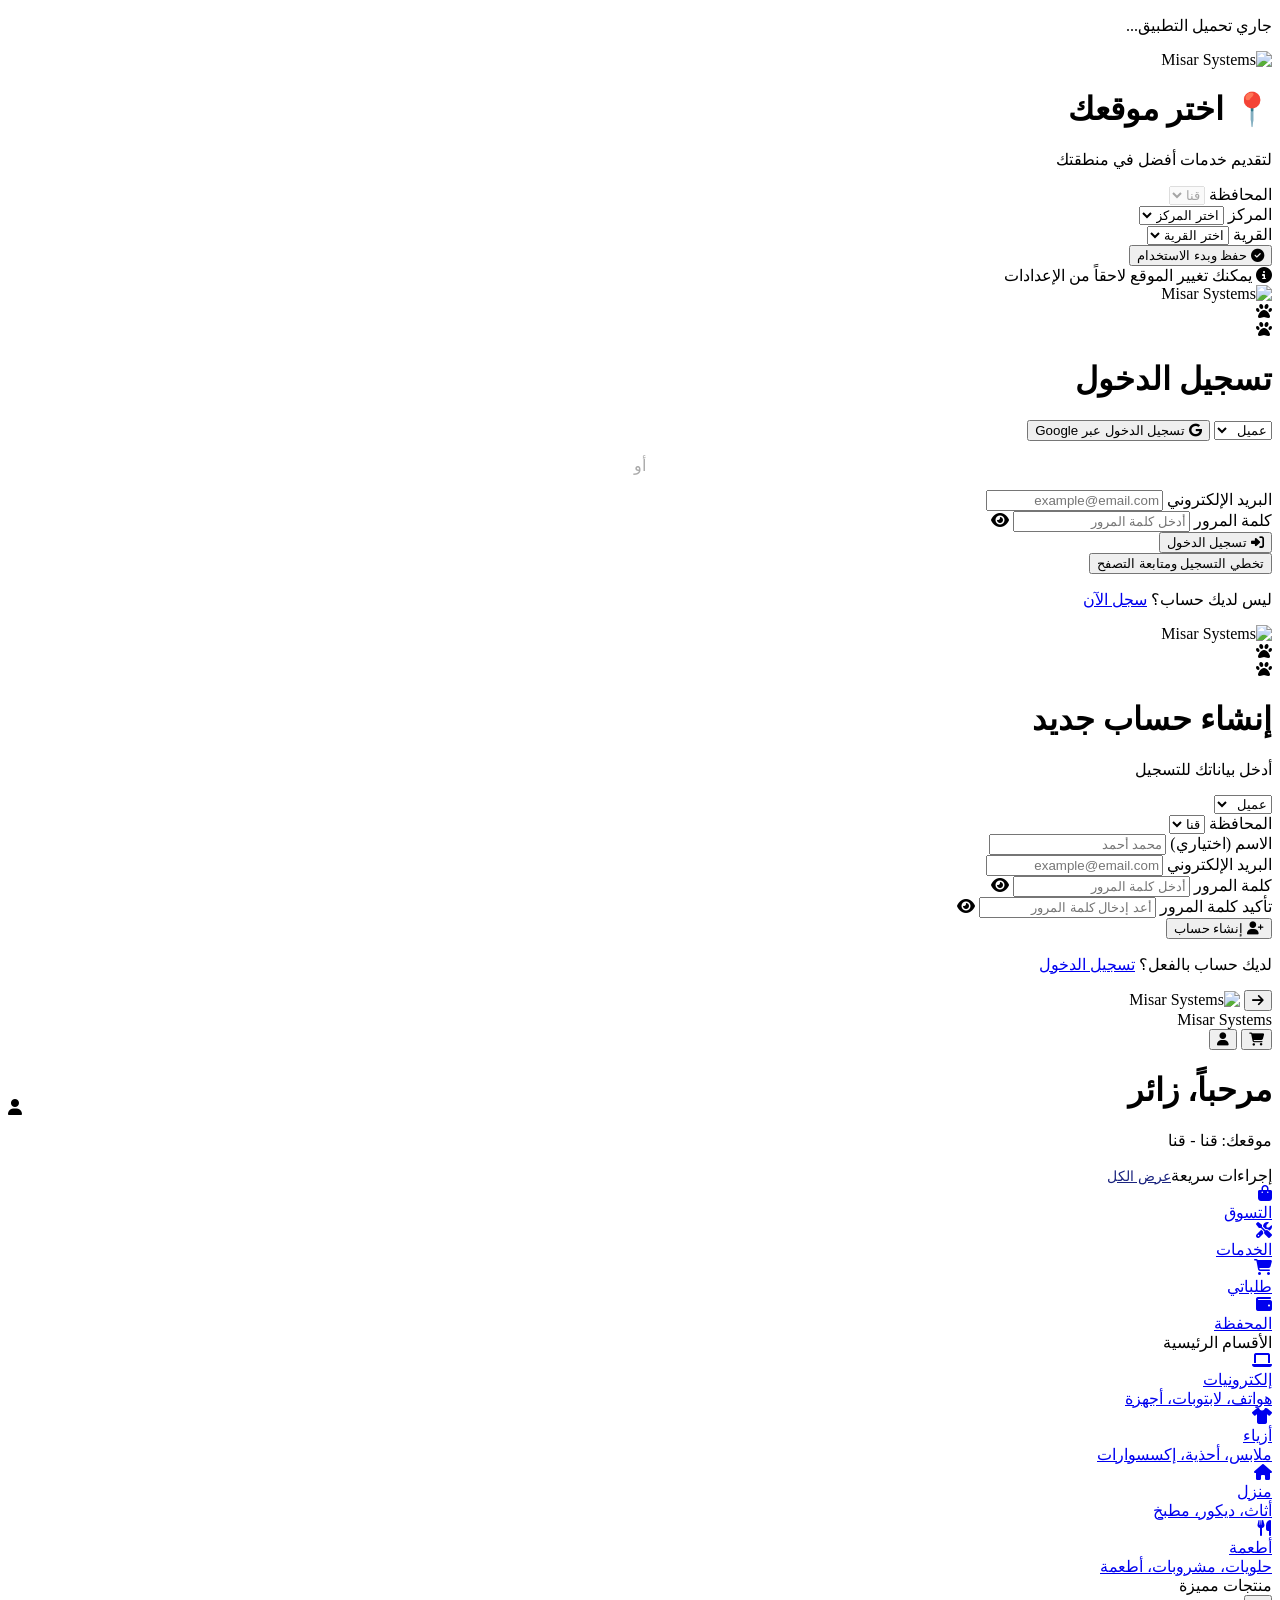
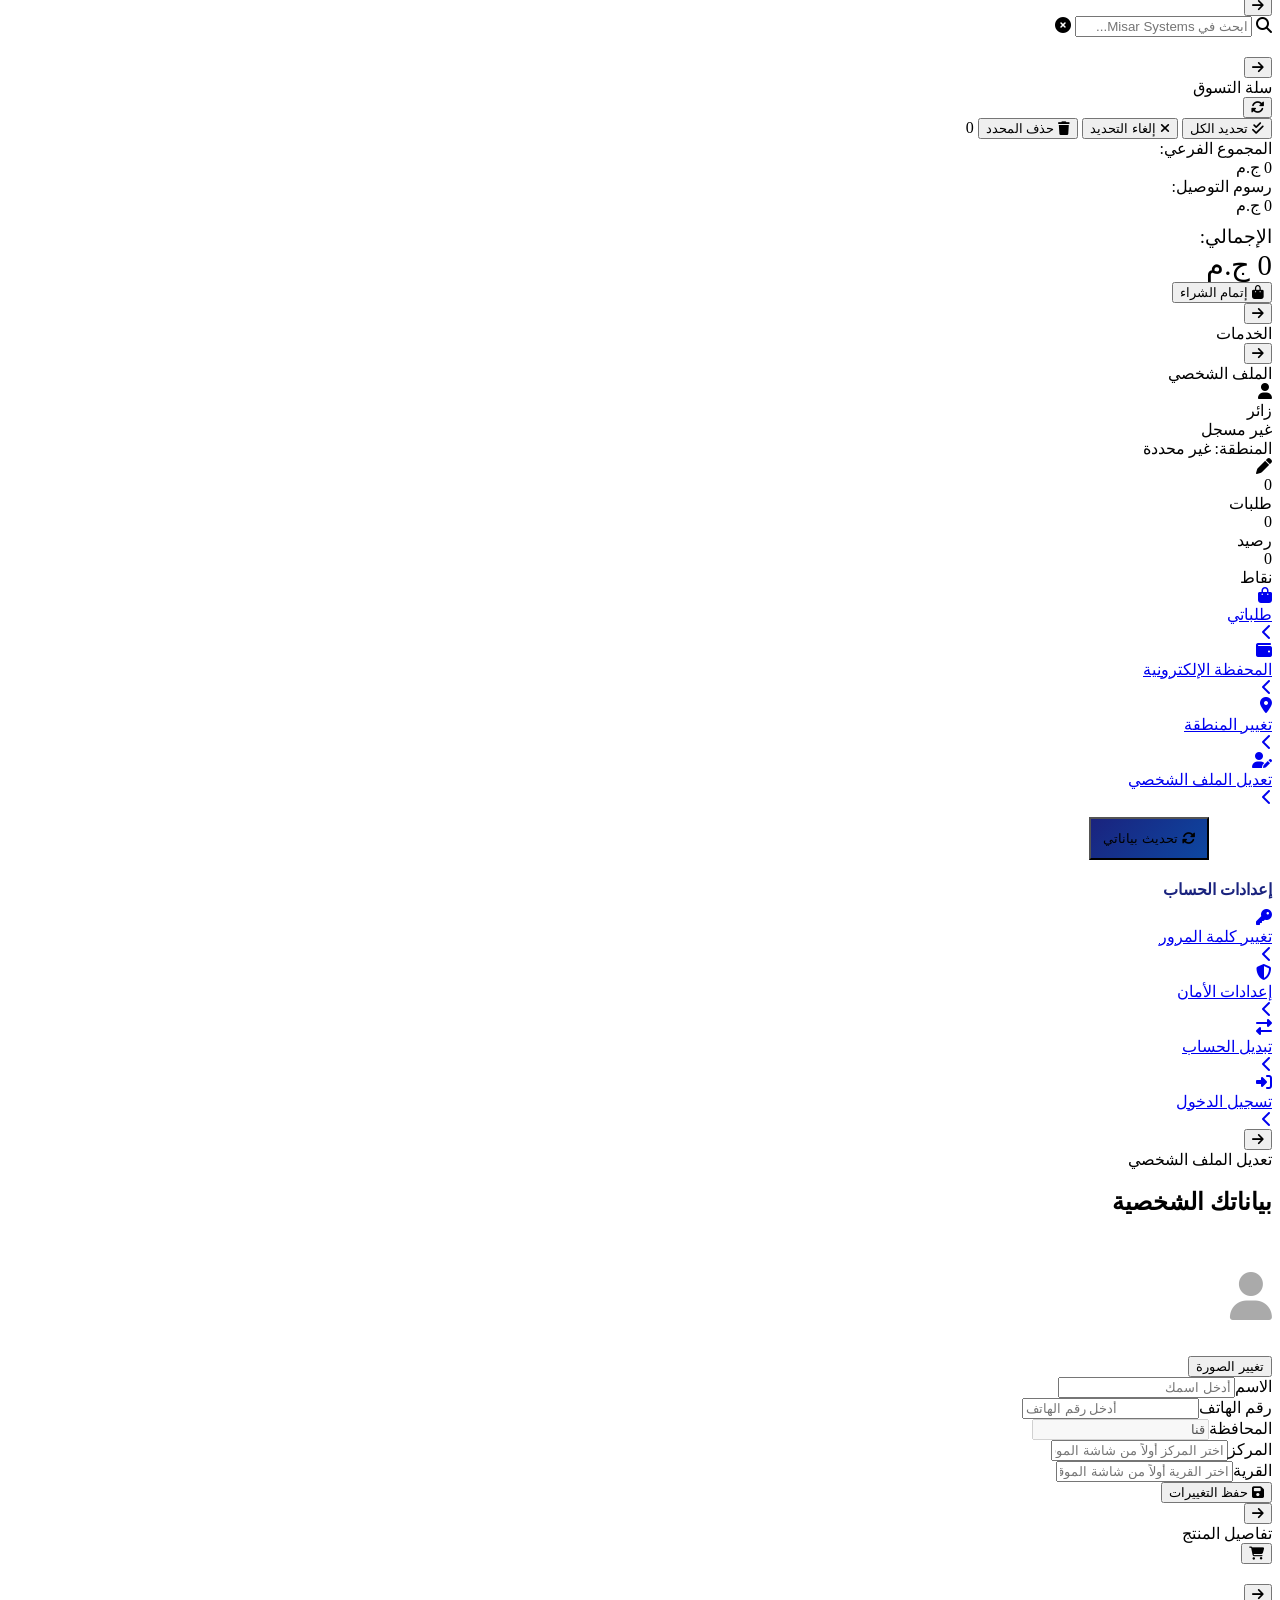
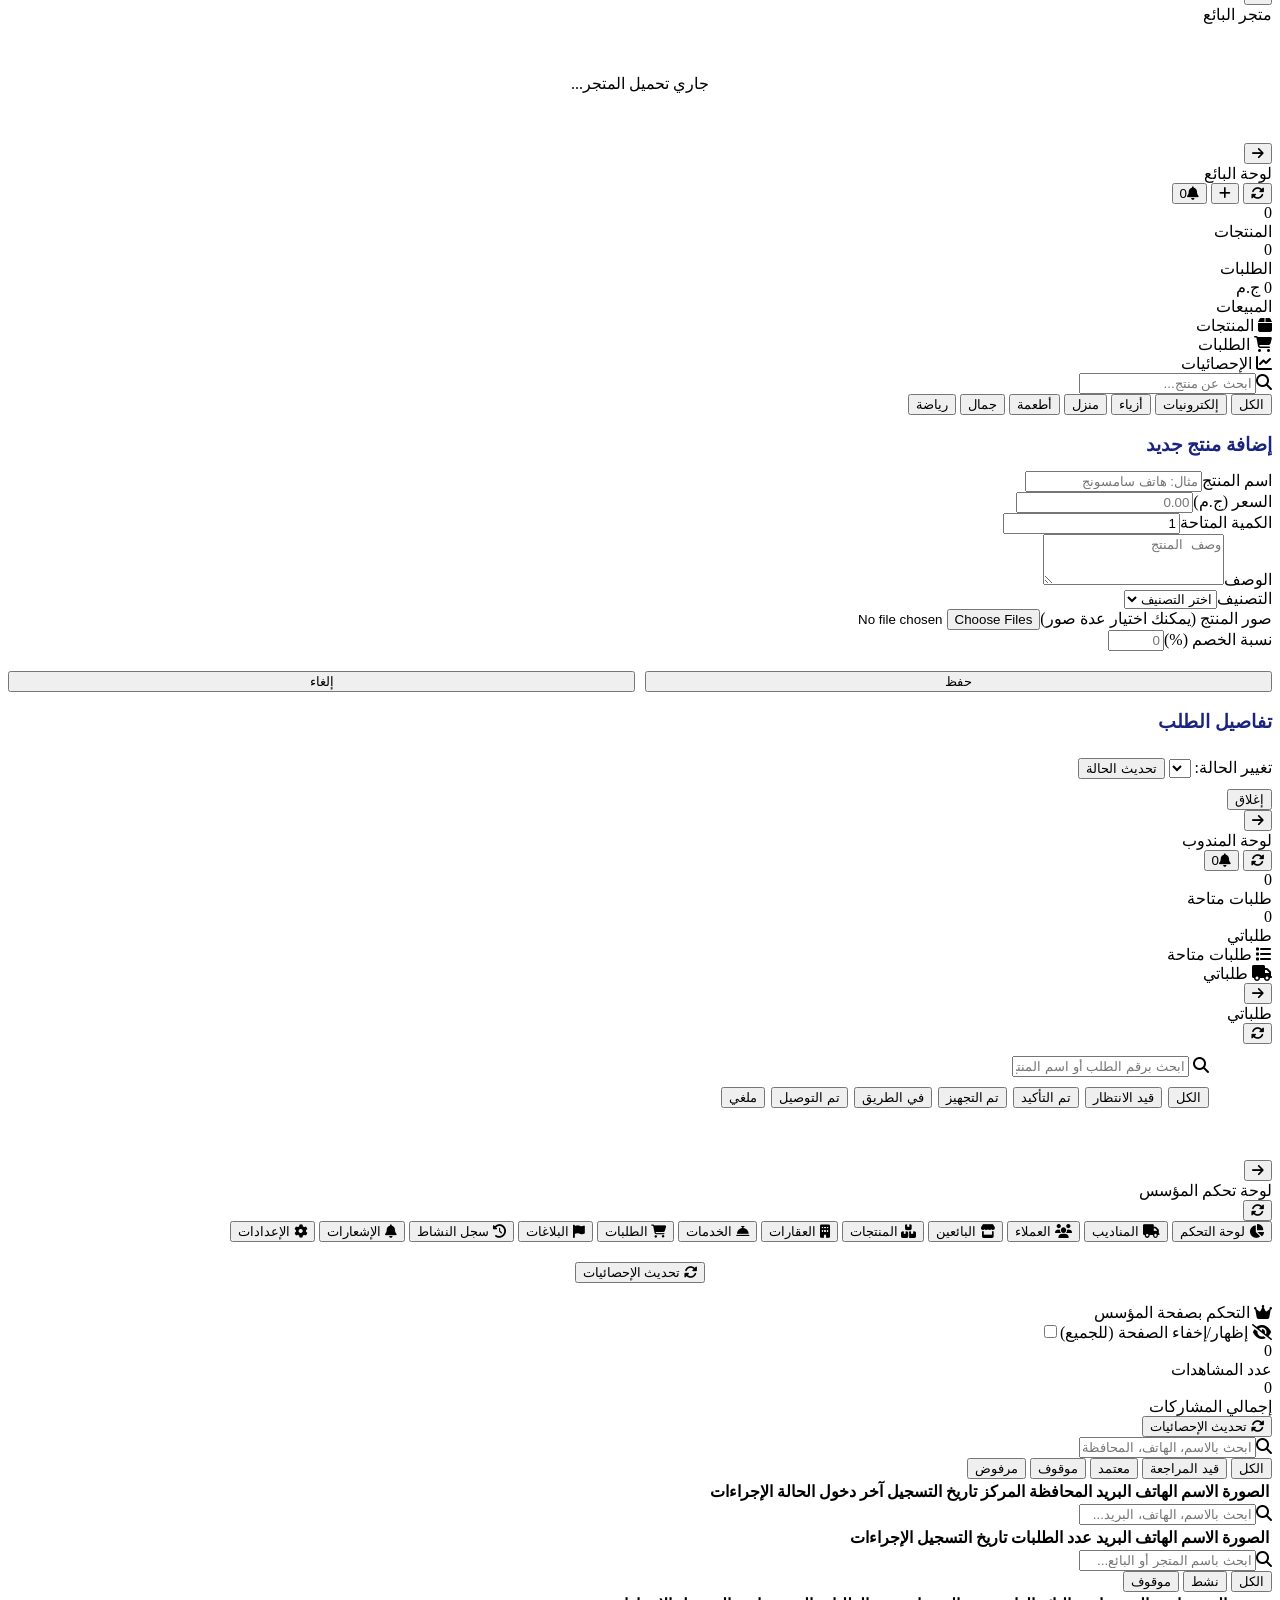
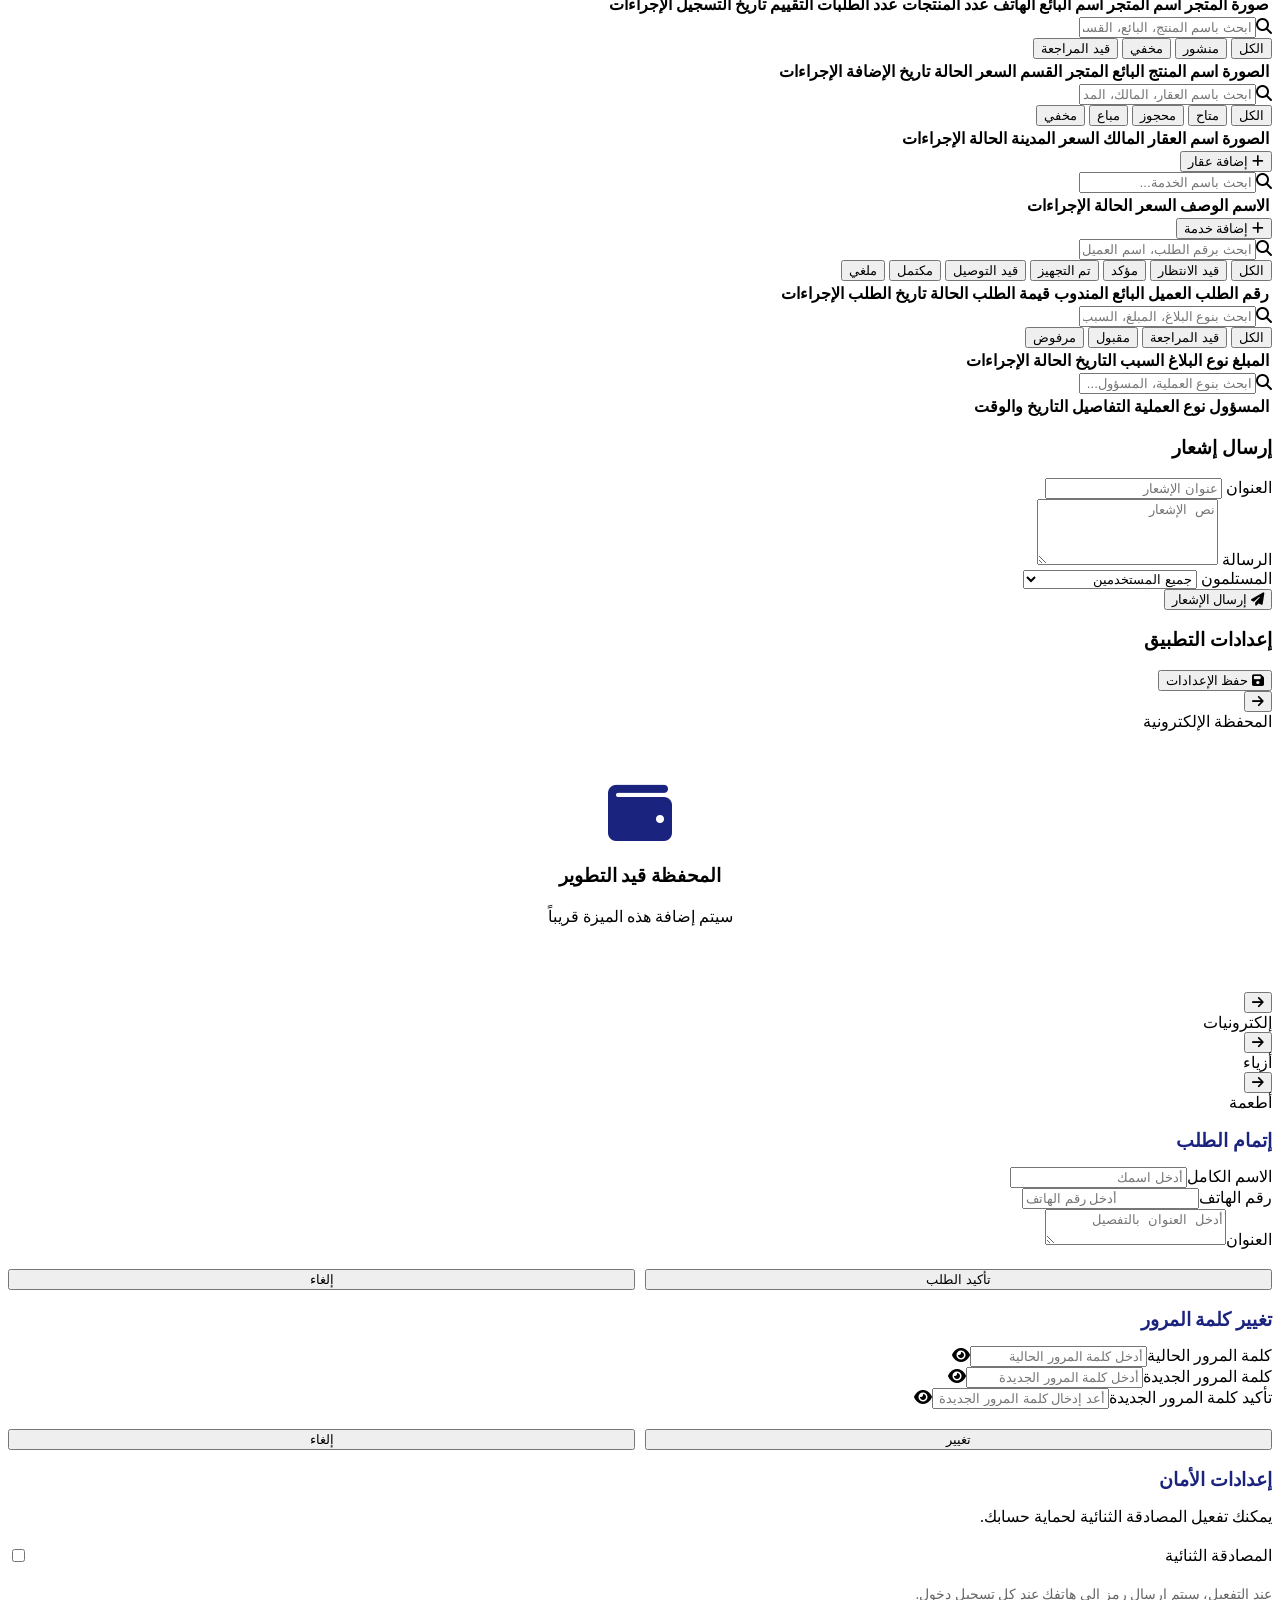
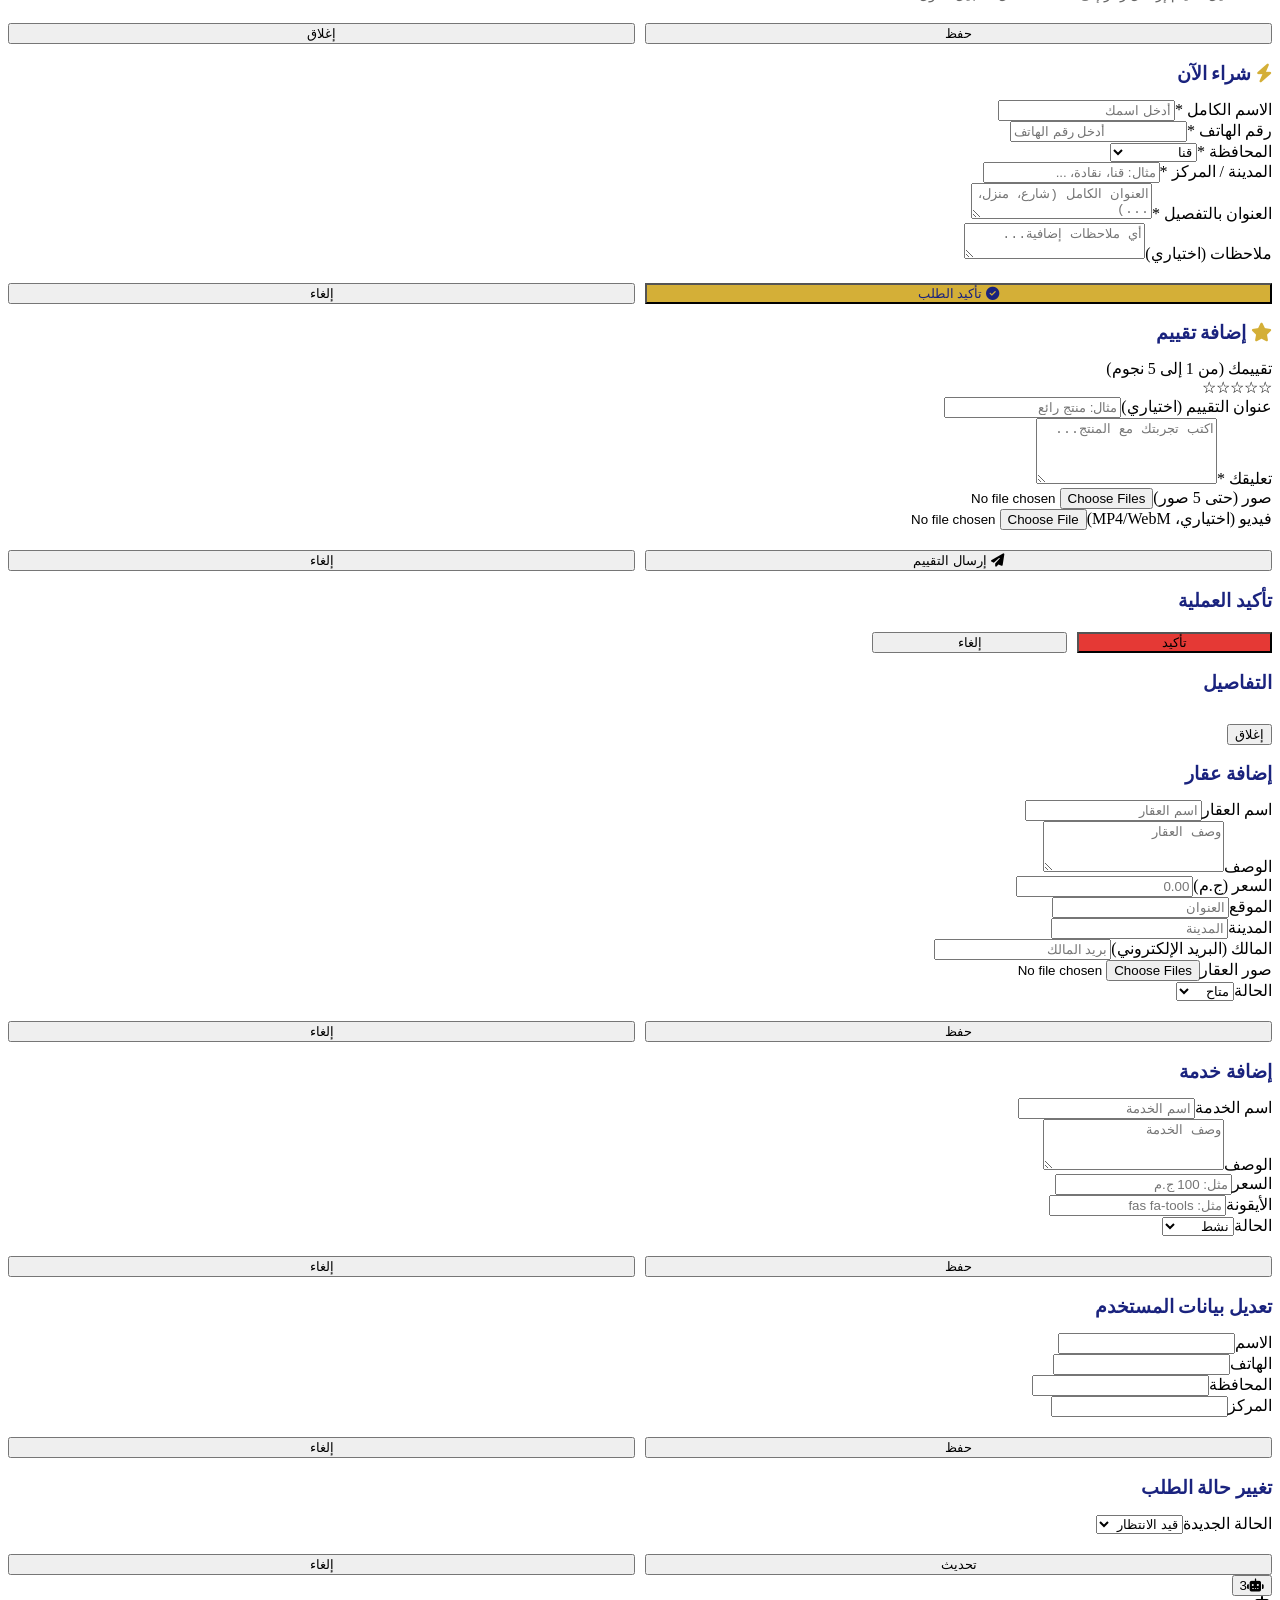
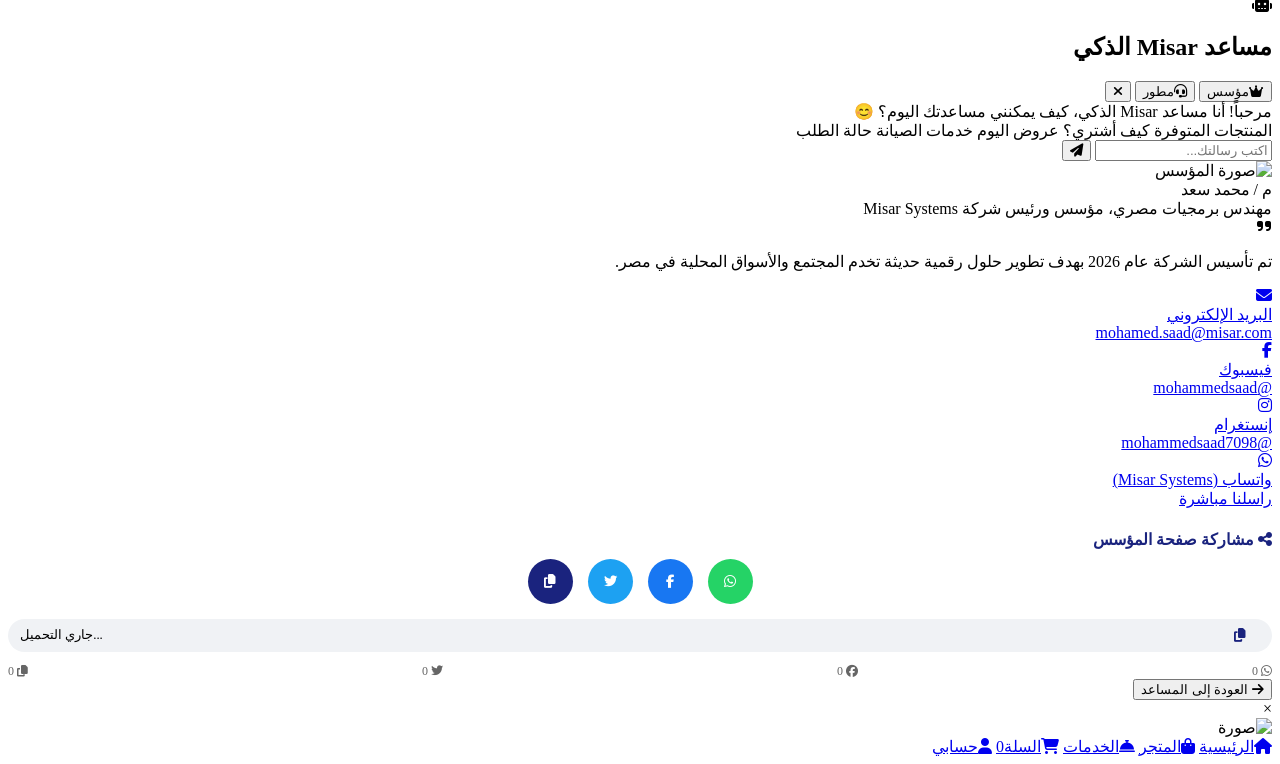
==== commit ca3f8e19: "Add files via upload" ====
--- a/index.html
+++ b/index.html
@@ -5,16 +5,14 @@
     <meta name="viewport" content="width=device-width, initial-scale=1.0, maximum-scale=1.0, user-scalable=no">
     <title>Misar Systems | مسار سيستمز</title>
     <meta name="theme-color" content="#1a237e">
-<meta name="apple-mobile-web-app-capable" content="yes">
+    <meta name="apple-mobile-web-app-capable" content="yes">
     <meta name="apple-mobile-web-app-status-bar-style" content="black-translucent">
-    <link rel="manifest" href="manifest.json">
     <link href="https://fonts.googleapis.com/css2?family=Cairo:wght@400;600;700;800&display=swap" rel="stylesheet">
     <script src="https://cdn.jsdelivr.net/npm/@supabase/supabase-js@2"></script>
     <script src="https://cdn.jsdelivr.net/npm/chart.js"></script>
     <link rel="stylesheet" href="https://cdnjs.cloudflare.com/ajax/libs/font-awesome/6.4.0/css/all.min.css">
     <link rel="icon" type="image/x-icon" href="https://i.ibb.co/XktM4crn/1767120438295.png">
     <link rel="stylesheet" href="style.css">
-    	    <link rel="stylesheet" href="banners.css">
     <meta name="google-site-verification" content="jpQbVa-GjiReP-X6Lf-sl5nripN0wcmPfttqgzKRMWk" />
 </head>
 <body>
@@ -133,13 +131,11 @@
                 </div>
                 <h1 class="register-title">إنشاء حساب جديد</h1>
                 <p class="register-subtitle">أدخل بياناتك للتسجيل</p>
-<select class="account-type-select" id="registerAccountType">
+                <select class="account-type-select" id="registerAccountType">
                     <option value="client" selected>عميل</option>
                     <option value="seller">بائع</option>
                     <option value="delivery">مندوب</option>
                 </select>
-                <button class="google-btn" id="googleRegisterBtn"><i class="fab fa-google"></i> التسجيل عبر Google</button>
-                <div style="text-align:center; margin:15px 0; color:#aaa;">أو أنشئ حساباً بالبريد الإلكتروني</div>
                 <div class="input-group">
                     <label class="input-label">المحافظة</label>
                     <select class="location-select" id="registerGovernorate">
@@ -192,9 +188,9 @@
         </div>
     </div>
 
-<!-- ========== الشاشة الرئيسية ========== -->
+    <!-- ========== الشاشة الرئيسية ========== -->
     <div class="screen hidden" id="homeScreen">
-        <div class="app-header home-header">
+        <div class="app-header">
             <div class="header-content">
                 <div class="header-left">
                     <button class="back-btn" onclick="goBack()"><i class="fas fa-arrow-right"></i></button>
@@ -207,45 +203,21 @@
                 </div>
             </div>
         </div>
-<div class="welcome-section">
-<div style="display:flex; align-items:center; justify-content:space-between;">
+        <div class="welcome-section">
+            <div style="display:flex; align-items:center; justify-content:space-between;">
                 <div class="welcome-text"><h1 id="welcomeName">مرحباً، زائر</h1><p id="welcomeLocation">موقعك: قنا - قنا</p></div>
                 <div class="user-avatar" id="welcomeAvatar" onclick="showScreen('editProfileScreen')"><i class="fas fa-user"></i></div>
             </div>
         </div>
-        <!-- ========== Hero Banners Slider (replaces quick actions) ========== -->
-        <div class="hero-slider" id="heroSlider">
-            <div class="hero-slides" id="heroSlides" aria-live="polite"></div>
-            <button class="hero-arrow prev" id="heroPrev" aria-label="السابق">‹</button>
-            <button class="hero-arrow next" id="heroNext" aria-label="التالي">›</button>
-<div class="hero-dots" id="heroDots" role="tablist" aria-label="اختيارات الإعلان"></div>
-        </div>
-
-        <!-- ========== أزرار الوصول السريع تحت الإعلان ========== -->
-        <div class="home-quick-actions">
-            <button class="quick-action-btn" onclick="showScreen('ordersScreen')">
-                <i class="fas fa-shopping-bag"></i><span>طلباتي</span>
-            </button>
-            <button class="quick-action-btn" onclick="showScreen('cartScreen')">
-                <i class="fas fa-shopping-cart"></i><span>السلة</span>
-            </button>
-        </div>
-
-        <!-- Banner Detail Modal (vertical/fullscreen) -->
-        <div id="bannerDetailModal" class="banner-detail-modal" aria-hidden="true">
-            <div class="banner-detail-card" role="dialog" aria-modal="true" aria-labelledby="bannerDetailTitle">
-                <div id="bannerDetailMedia" class="banner-detail-media"></div>
-                <div class="banner-detail-content">
-                    <h3 id="bannerDetailTitle" class="banner-detail-title"></h3>
-                    <div id="bannerDetailDesc" class="banner-detail-desc"></div>
-                    <div class="banner-detail-cta">
-                        <button id="bannerDetailVisit" class="btn-visit">اذهب للرابط</button>
-                        <button id="bannerDetailClose" class="btn-close">إغلاق</button>
-                    </div>
-                </div>
-            </div>
-        </div>
-
+        <div class="quick-actions">
+            <div class="section-title"><span>إجراءات سريعة</span><a href="#" style="font-size:0.9rem; color:#1a237e;">عرض الكل</a></div>
+            <div class="actions-grid">
+                <a href="#" class="action-btn" onclick="showScreen('marketScreen')"><div class="action-icon"><i class="fas fa-shopping-bag"></i></div><span class="action-label">التسوق</span></a>
+                <a href="#" class="action-btn" onclick="showScreen('servicesScreen')"><div class="action-icon"><i class="fas fa-tools"></i></div><span class="action-label">الخدمات</span></a>
+                <a href="#" class="action-btn" onclick="showScreen('ordersScreen')"><div class="action-icon"><i class="fas fa-shopping-cart"></i></div><span class="action-label">طلباتي</span></a>
+                <a href="#" class="action-btn" onclick="showScreen('walletScreen')"><div class="action-icon"><i class="fas fa-wallet"></i></div><span class="action-label">المحفظة</span></a>
+            </div>
+        </div>
         <div class="categories-section">
             <div class="section-title">الأقسام الرئيسية</div>
             <div class="categories-grid">
@@ -281,11 +253,11 @@
         </div>
     </div>
 
-<!-- ========== شاشة السلة ========== -->
+    <!-- ========== شاشة السلة ========== -->
     <div class="screen hidden" id="cartScreen">
-        <div class="app-header home-header">
+        <div class="app-header">
             <div class="header-content">
-                <div class="header-left"><button class="back-btn active" onclick="goBack()"><i class="fas fa-arrow-right"></i></button><img src="https://i.ibb.co/XktM4crn/1767120438295.png" alt="Misar Systems" class="app-logo" loading="lazy"><div class="header-title">سلة التسوق</div></div>
+                <div class="header-left"><button class="back-btn active" onclick="goBack()"><i class="fas fa-arrow-right"></i></button><div class="header-title">سلة التسوق</div></div>
                 <div class="header-actions">
                     <button class="header-icon" onclick="loadCart()"><i class="fas fa-sync-alt"></i></button>
                 </div>
@@ -316,20 +288,20 @@
     </div>
 
     <!-- ========== شاشة الخدمات ========== -->
-<div class="screen hidden" id="servicesScreen">
-        <div class="app-header home-header">
+    <div class="screen hidden" id="servicesScreen">
+        <div class="app-header">
             <div class="header-content">
-                <div class="header-left"><button class="back-btn active" onclick="goBack()"><i class="fas fa-arrow-right"></i></button><img src="https://i.ibb.co/XktM4crn/1767120438295.png" alt="Misar Systems" class="app-logo" loading="lazy"><div class="header-title">الخدمات</div></div>
+                <div class="header-left"><button class="back-btn active" onclick="goBack()"><i class="fas fa-arrow-right"></i></button><div class="header-title">الخدمات</div></div>
             </div>
         </div>
         <div class="services-list" id="servicesList"></div>
     </div>
 
-<!-- ========== شاشة الملف الشخصي ========== -->
+    <!-- ========== شاشة الملف الشخصي ========== -->
     <div class="screen hidden" id="profileScreen">
-        <div class="app-header home-header">
+        <div class="app-header">
             <div class="header-content">
-                <div class="header-left"><button class="back-btn active" onclick="goBack()"><i class="fas fa-arrow-right"></i></button><img src="https://i.ibb.co/XktM4crn/1767120438295.png" alt="Misar Systems" class="app-logo" loading="lazy"><div class="header-title">الملف الشخصي</div></div>
+                <div class="header-left"><button class="back-btn active" onclick="goBack()"><i class="fas fa-arrow-right"></i></button><div class="header-title">الملف الشخصي</div></div>
             </div>
         </div>
         <div class="profile-header">
@@ -339,11 +311,14 @@
             <div class="profile-location" id="profileLocation">المنطقة: غير محددة</div>
             <div class="edit-avatar-icon" onclick="showScreen('editProfileScreen')"><i class="fas fa-pen"></i></div>
         </div>
-<div class="profile-stats" style="justify-content:center;">
-            <div class="stat-card" style="flex:0 0 auto; min-width:120px;"><div class="stat-value" id="profileOrdersCount">0</div><div class="stat-label">طلبات</div></div>
+        <div class="profile-stats">
+            <div class="stat-card"><div class="stat-value" id="profileOrdersCount">0</div><div class="stat-label">طلبات</div></div>
+            <div class="stat-card"><div class="stat-value">0</div><div class="stat-label">رصيد</div></div>
+            <div class="stat-card"><div class="stat-value">0</div><div class="stat-label">نقاط</div></div>
         </div>
         <div class="profile-menu">
-<a href="#" class="menu-item" onclick="showScreen('ordersScreen')"><div class="menu-icon"><i class="fas fa-shopping-bag"></i></div><div class="menu-text">طلباتي</div><i class="fas fa-chevron-left menu-arrow"></i></a>
+            <a href="#" class="menu-item" onclick="showScreen('ordersScreen')"><div class="menu-icon"><i class="fas fa-shopping-bag"></i></div><div class="menu-text">طلباتي</div><i class="fas fa-chevron-left menu-arrow"></i></a>
+            <a href="#" class="menu-item" onclick="showScreen('walletScreen')"><div class="menu-icon"><i class="fas fa-wallet"></i></div><div class="menu-text">المحفظة الإلكترونية</div><i class="fas fa-chevron-left menu-arrow"></i></a>
             <a href="#" class="menu-item" id="sellerDashboardMenuItem" style="display:none;" onclick="showScreen('sellerDashboardScreen')"><div class="menu-icon"><i class="fas fa-store"></i></div><div class="menu-text">لوحة البائع</div><i class="fas fa-chevron-left menu-arrow"></i></a>
             <a href="#" class="menu-item" id="deliveryDashboardMenuItem" style="display:none;" onclick="showScreen('deliveryDashboardScreen')"><div class="menu-icon"><i class="fas fa-truck"></i></div><div class="menu-text">لوحة المندوب</div><i class="fas fa-chevron-left menu-arrow"></i></a>
             <a href="#" class="menu-item" id="founderDashboardMenuItem" style="display:none;" onclick="showScreen('founderDashboardScreen')"><div class="menu-icon"><i class="fas fa-crown"></i></div><div class="menu-text">لوحة تحكم المؤسس</div><i class="fas fa-chevron-left menu-arrow"></i></a>
@@ -356,8 +331,7 @@
             </div>
             <div style="margin: 20px 0 10px; color:#1a237e; font-weight:700;">إعدادات الحساب</div>
             <a href="#" class="menu-item" onclick="showChangePasswordModal()"><div class="menu-icon"><i class="fas fa-key"></i></div><div class="menu-text">تغيير كلمة المرور</div><i class="fas fa-chevron-left menu-arrow"></i></a>
-<a href="#" class="menu-item" onclick="showSecurityModal()"><div class="menu-icon"><i class="fas fa-shield-alt"></i></div><div class="menu-text">إعدادات الأمان</div><i class="fas fa-chevron-left menu-arrow"></i></a>
-            <a href="#" class="menu-item" onclick="showNotificationSettingsModal()"><div class="menu-icon"><i class="fas fa-bell"></i></div><div class="menu-text">إعدادات الإشعارات</div><i class="fas fa-chevron-left menu-arrow"></i></a>
+            <a href="#" class="menu-item" onclick="showSecurityModal()"><div class="menu-icon"><i class="fas fa-shield-alt"></i></div><div class="menu-text">إعدادات الأمان</div><i class="fas fa-chevron-left menu-arrow"></i></a>
             <a href="#" class="menu-item warning" onclick="switchAccount()"><div class="menu-icon"><i class="fas fa-exchange-alt"></i></div><div class="menu-text">تبديل الحساب</div><i class="fas fa-chevron-left menu-arrow"></i></a>
             <a href="#" class="menu-item danger" id="logoutMenuItem" style="display:none;" onclick="confirmLogout()"><div class="menu-icon"><i class="fas fa-sign-out-alt"></i></div><div class="menu-text">تسجيل الخروج</div><i class="fas fa-chevron-left menu-arrow"></i></a>
             <a href="#" class="menu-item" id="loginMenuItem" onclick="showScreen('loginScreen')"><div class="menu-icon"><i class="fas fa-sign-in-alt"></i></div><div class="menu-text">تسجيل الدخول</div><i class="fas fa-chevron-left menu-arrow"></i></a>
@@ -404,11 +378,11 @@
         <div class="products-section" style="padding-top:20px;"><div id="productDetailContent"></div></div>
     </div>
 
-<!-- ========== شاشة متجر البائع ========== -->
+    <!-- ========== شاشة متجر البائع ========== -->
     <div class="screen hidden" id="storeScreen">
-        <div class="app-header home-header">
+        <div class="app-header">
             <div class="header-content">
-                <div class="header-left"><button class="back-btn active" onclick="goBack()"><i class="fas fa-arrow-right"></i></button><img src="https://i.ibb.co/XktM4crn/1767120438295.png" alt="Misar Systems" class="app-logo" loading="lazy"><div class="header-title"><span class="title-main">𓂀 ☥ متجر البائع ☥ 𓂀</span></div></div>
+                <div class="header-left"><button class="back-btn active" onclick="goBack()"><i class="fas fa-arrow-right"></i></button><div class="header-title">متجر البائع</div></div>
             </div>
         </div>
         <div id="storeContent"><div style="text-align:center; padding:50px;">جاري تحميل المتجر...</div></div>
@@ -601,7 +575,6 @@
             <button class="founder-tab" data-tab="reports" onclick="switchFounderTab('reports')"><i class="fas fa-flag"></i> البلاغات</button>
             <button class="founder-tab" data-tab="logs" onclick="switchFounderTab('logs')"><i class="fas fa-history"></i> سجل النشاط</button>
             <button class="founder-tab" data-tab="notifications" onclick="switchFounderTab('notifications')"><i class="fas fa-bell"></i> الإشعارات</button>
-            <button class="founder-tab" data-tab="banners" onclick="switchFounderTab('banners')"><i class="fas fa-image"></i> إدارة الإعلانات</button>
             <button class="founder-tab" data-tab="settings" onclick="switchFounderTab('settings')"><i class="fas fa-cog"></i> الإعدادات</button>
         </div>
 
@@ -825,27 +798,6 @@
             </div>
 
             <!-- تبويب الإعدادات -->
-            <!-- تبويب إدارة الإعلانات -->
-            <div id="tab-banners" class="founder-tab-panel">
-                <div class="founder-card">
-                    <h3>إدارة الإعلانات</h3>
-                    <div class="input-group"><label class="input-label">رفع صورة الإعلان</label><input type="file" id="bannerImageInput" accept="image/*"></div>
-                    <div class="input-group"><div class="banner-preview" id="bannerPreview"><img id="bannerImagePreviewImg" src="" alt="معاينة الإعلان" style="display:none; width:100%; height:100%; object-fit:cover; border-radius:8px;"></div></div>
-                    <div class="input-group"><label class="input-label">العنوان</label><input type="text" id="bannerTitle" class="input-field" placeholder="عنوان الإعلان"></div>
-                    <div class="input-group"><label class="input-label">الوصف</label><textarea id="bannerDescription" class="input-field" rows="3" placeholder="وصف قصير للاعلان (اختياري)"></textarea></div>
-                    <div class="input-group"><label class="input-label">الرابط (URL)</label><input type="text" id="bannerLink" class="input-field" placeholder="https://example.com/product/123"></div>
-                    <div class="input-group"><label class="input-label">ترتيب العرض (رقم، أصغر أول)</label><input type="number" id="bannerSortOrder" class="input-field" value="0"></div>
-                    <div class="input-group"><label class="input-label">نشط</label><label class="switch"><input type="checkbox" id="bannerActive" checked><span class="slider"></span></label></div>
-                    <div style="display:flex; gap:10px; margin-top:12px;"><button class="login-btn" id="saveBannerBtn"><i class="fas fa-save"></i> حفظ الإعلان</button><button class="google-btn" id="clearBannerFormBtn">مسح النموذج</button></div>
-                </div>
-                <div style="margin-top:18px;">
-                    <h4>قائمة الإعلانات</h4>
-                    <table class="founder-table" id="bannersTable">
-                        <thead><tr><th>الصورة</th><th>العنوان</th><th>الرابط</th><th>الترتيب</th><th>نشط</th><th>الإجراءات</th></tr></thead>
-                        <tbody id="bannersTableBody"></tbody>
-                    </table>
-                </div>
-            </div>
             <div id="tab-settings" class="founder-tab-panel">
                 <div class="founder-card">
                     <h3>إعدادات التطبيق</h3>
@@ -857,7 +809,16 @@
         </div> <!-- end founder-tab-content -->
     </div> <!-- end founderDashboardScreen -->
 
-<!-- ========== شاشات أخرى ========== -->
+    <!-- ========== شاشات أخرى ========== -->
+    <div class="screen hidden" id="walletScreen">
+        <div class="app-header">
+            <div class="header-content">
+                <div class="header-left"><button class="back-btn active" onclick="goBack()"><i class="fas fa-arrow-right"></i></button><div class="header-title">المحفظة الإلكترونية</div></div>
+            </div>
+        </div>
+        <div style="text-align:center; padding:50px;"><i class="fas fa-wallet" style="font-size:4rem; color:#1a237e;"></i><h3 style="margin:20px 0;">المحفظة قيد التطوير</h3><p>سيتم إضافة هذه الميزة قريباً</p></div>
+    </div>
+
     <div class="screen hidden" id="electronicsScreen">
         <div class="app-header"><div class="header-content"><div class="header-left"><button class="back-btn active" onclick="goBack()"><i class="fas fa-arrow-right"></i></button><div class="header-title">إلكترونيات</div></div></div></div>
         <div class="products-section"><div class="products-grid" id="electronicsProducts"></div></div>
@@ -899,16 +860,6 @@
             <div style="display:flex; align-items:center; justify-content:space-between; margin-bottom:20px;"><span>المصادقة الثنائية</span><label class="switch"><input type="checkbox" id="twoFactorCheck"><span class="slider round"></span></label></div>
             <p style="color:#666; font-size:0.9rem;">عند التفعيل، سيتم إرسال رمز إلى هاتفك عند كل تسجيل دخول.</p>
             <div style="display:flex; gap:10px; margin-top:20px;"><button class="login-btn" style="flex:1;" onclick="saveSecuritySettings()">حفظ</button><button class="google-btn" style="flex:1;" onclick="closeModal('securityModal')">إغلاق</button></div>
-        </div>
-    </div>
-
-<div id="notificationSettingsModal" class="modal" onclick="if(event.target===this) closeModal('notificationSettingsModal')">
-        <div class="modal-content">
-            <h3 style="color:#1a237e; margin-bottom:15px;"><i class="fas fa-bell"></i> إعدادات الإشعارات</h3>
-            <p style="margin-bottom:20px;">تحكم في إشعارات النظام التي تظهر على جهازك حتى عند إغلاق التطبيق.</p>
-            <div style="display:flex; align-items:center; justify-content:space-between; margin-bottom:20px;"><span>تفعيل إشعارات النظام</span><label class="switch"><input type="checkbox" id="notificationsToggle"><span class="slider round"></span></label></div>
-            <p id="notificationSettingsStatus" style="color:#666; font-size:0.9rem;">جاري الفحص...</p>
-            <div style="display:flex; gap:10px; margin-top:20px;"><button class="login-btn" style="flex:1;" onclick="sendTestNotification()"><i class="fas fa-paper-plane"></i> إرسال إشعار تجريبي</button><button class="google-btn" style="flex:1;" onclick="closeModal('notificationSettingsModal')">إغلاق</button></div>
         </div>
     </div>
 
@@ -1096,8 +1047,6 @@
 <script src="js/admin-reports.js"></script>
 <script src="js/admin-logs.js"></script>
 <script src="js/admin-settings.js"></script>
-<script src="js/admin-banners.js"></script>
-<script src="js/banners.js"></script>
 <script src="js/products.js"></script>
 <script src="js/product.js"></script>
 <script src="js/cart.js"></script>
@@ -1116,7 +1065,7 @@
 
         // 2. جلسة المستخدم
         const { data: { session } } = await supabaseClient.auth.getSession();
-if (session) {
+        if (session) {
             const user = session.user;
             appState.user = {
                 id: user.id,
@@ -1124,12 +1073,6 @@
                 user_metadata: user.user_metadata
             };
             await loadUserData();
-            // تطبيق نوع الحساب الذي اختاره المستخدم قبل تسجيل الدخول عبر Google (إن وُجد)
-            const appliedType = await applyPendingAccountType();
-            if (appliedType) {
-                // إعادة تحميل بيانات المستخدم بعد تطبيق نوع الحساب
-                await loadUserData();
-            }
             appState.currentScreen = appState.userData.account_type === 'seller' ? 'sellerDashboardScreen' :
                                      (appState.userData.account_type === 'delivery' ? 'deliveryDashboardScreen' :
                                      (appState.userData.account_type === 'founder' ? 'founderDashboardScreen' :
@@ -1138,7 +1081,7 @@
             appState.currentScreen = appState.location ? 'homeScreen' : 'locationScreen';
         }
 
-// 3. تحميل البيانات الأساسية
+        // 3. تحميل البيانات الأساسية
         await loadProductsFromDB();
         loadFeaturedProducts();
         loadMarketProducts();
@@ -1146,69 +1089,9 @@
         loadCart();
         await updateCartBadgeFromDB();
 
-        // 3.2 تسجيل Service Worker لتفعيل الإشعارات على الهاتف (PWA)
-        if ('serviceWorker' in navigator) {
-            try {
-                const registration = await navigator.serviceWorker.register('./sw.js');
-                console.log('✅ تم تسجيل Service Worker بنجاح');
-                appState.swRegistration = registration;
-            } catch (swErr) {
-                console.warn('فشل تسجيل Service Worker:', swErr);
-            }
-        }
-
-        // 3.5 معالجة روابط URL المشتركة (منتج أو متجر)
-        try {
-            const urlParams = new URLSearchParams(window.location.search);
-            const productId = urlParams.get('id');
-            const storeId = urlParams.get('store');
-            const founderParam = urlParams.get('founder');
-
-            if (productId) {
-                const product = appState.products.find(p => p.id === productId);
-                if (product) {
-                    appState.currentScreen = 'productDetailScreen';
-                    setTimeout(() => {
-                        document.getElementById('loadingScreen').style.display = 'none';
-                        openProductDetail(product);
-                        // إزالة المعامل من الرابط دون إعادة تحميل الصفحة
-                        const cleanUrl = window.location.pathname + window.location.hash;
-                        window.history.replaceState({}, '', cleanUrl);
-                    }, 1500);
-                }
-            } else if (storeId) {
-                appState.currentScreen = 'storeScreen';
-                setTimeout(() => {
-                    document.getElementById('loadingScreen').style.display = 'none';
-                    if (typeof showStorePage === 'function') {
-                        showStorePage(decodeURIComponent(storeId));
-                    }
-                    const cleanUrl = window.location.pathname + window.location.hash;
-                    window.history.replaceState({}, '', cleanUrl);
-                }, 1500);
-            } else if (founderParam) {
-                appState.currentScreen = 'homeScreen';
-                setTimeout(() => {
-                    document.getElementById('loadingScreen').style.display = 'none';
-                    if (typeof openFounderProfile === 'function') {
-                        openFounderProfile();
-                    }
-                    const cleanUrl = window.location.pathname + window.location.hash;
-                    window.history.replaceState({}, '', cleanUrl);
-                }, 1500);
-            }
-        } catch (urlErr) {
-            console.warn('فشل معالجة معاملات الرابط:', urlErr);
-        }
-
         // 4. إخفاء شاشة التحميل وعرض الشاشة المناسبة
         setTimeout(() => {
             document.getElementById('loadingScreen').style.display = 'none';
-            // إذا تم التعامل مع رابط منتج/متجر/مؤسس أعلاه، لا نعرض الشاشة الافتراضية
-            const handledByUrl = !!(new URLSearchParams(window.location.search).get('id') ||
-                new URLSearchParams(window.location.search).get('store') ||
-                new URLSearchParams(window.location.search).get('founder'));
-            if (handledByUrl) return;
             showScreen(appState.currentScreen);
             if (appState.location) {
                 updateWelcomeLocation();
@@ -1243,11 +1126,6 @@
                     user_metadata: session.user.user_metadata
                 };
                 await loadUserData();
-                // تطبيق نوع الحساب الذي اختاره المستخدم قبل تسجيل الدخول عبر Google (إن وُجد)
-                const appliedType = await applyPendingAccountType();
-                if (appliedType) {
-                    await loadUserData();
-                }
                 toggleLoginMenu(true);
                 const accountType = appState.userData?.account_type || 'client';
                 toggleSellerMenuItem(accountType === 'seller');
@@ -1299,23 +1177,11 @@
             else showToast('حدث خطأ في النظام', 'error');
         });
 
-// زر Google (تسجيل الدخول)
+        // زر Google
         document.getElementById('googleLoginBtn')?.addEventListener('click', function(e) {
             e.preventDefault();
             if (typeof signInWithGoogle === 'function') signInWithGoogle();
             else showToast('حدث خطأ في النظام', 'error');
-        });
-
-        // زر Google (التسجيل) - يستخدم نوع الحساب المختار في شاشة التسجيل
-        document.getElementById('googleRegisterBtn')?.addEventListener('click', function(e) {
-            e.preventDefault();
-            if (typeof signUpWithGoogle === 'function') {
-                signUpWithGoogle();
-            } else if (typeof signInWithGoogle === 'function') {
-                signInWithGoogle();
-            } else {
-                showToast('حدث خطأ في النظام', 'error');
-            }
         });
 
         // روابط التبديل
@@ -1381,19 +1247,10 @@
         // مستمع تغيير نوع المستلم في الإشعارات
         document.getElementById('notificationRecipients')?.addEventListener('change', function() {
             const specificEmail = document.getElementById('specificUserEmail');
-if (this.value === 'specific') {
+            if (this.value === 'specific') {
                 specificEmail.style.display = 'block';
             } else {
                 specificEmail.style.display = 'none';
-            }
-        });
-
-        // مستمع تبديل إعدادات الإشعارات
-        document.getElementById('notificationsToggle')?.addEventListener('change', function() {
-            if (typeof toggleSystemNotifications === 'function') {
-                toggleSystemNotifications(this.checked);
-            } else {
-                showToast('حدث خطأ في النظام', 'error');
             }
         });
 
@@ -1432,8 +1289,7 @@
             case 'services': if (typeof loadServicesTableAdmin === 'function') loadServicesTableAdmin(); break;
             case 'orders': if (typeof loadOrdersTableAdmin === 'function') loadOrdersTableAdmin(); break;
             case 'reports': if (typeof loadReportsTable === 'function') loadReportsTable(); break;
-case 'logs': if (typeof loadLogsTable === 'function') loadLogsTable(); break;
-            case 'banners': if (typeof refreshBannersAdmin === 'function') refreshBannersAdmin(); break;
+            case 'logs': if (typeof loadLogsTable === 'function') loadLogsTable(); break;
             case 'settings': if (typeof loadSettingsForm === 'function') loadSettingsForm(); break;
         }
     };
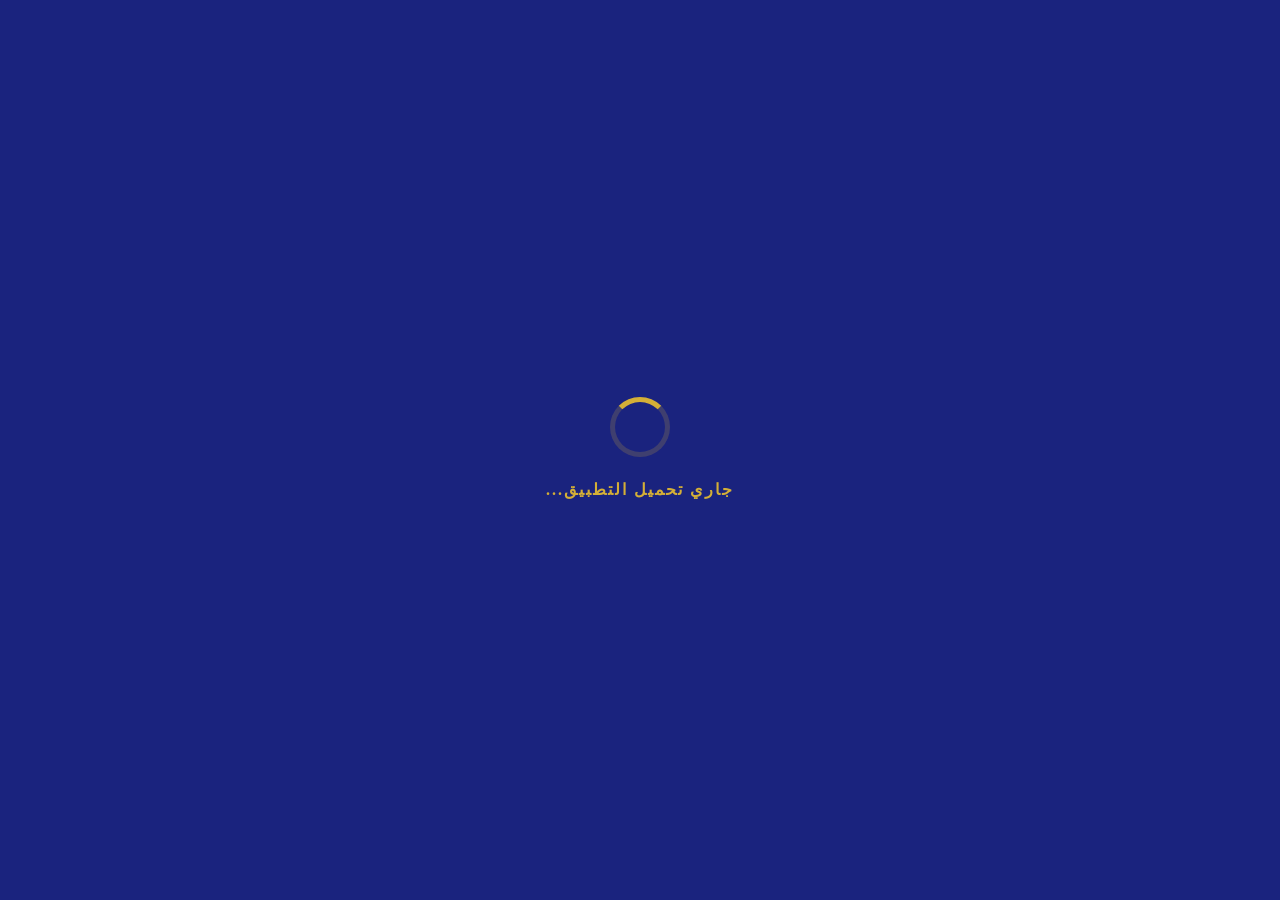
==== commit 9ee8f4f2: "Add files via upload" ====
--- a/index.html
+++ b/index.html
@@ -5,14 +5,16 @@
     <meta name="viewport" content="width=device-width, initial-scale=1.0, maximum-scale=1.0, user-scalable=no">
     <title>Misar Systems | مسار سيستمز</title>
     <meta name="theme-color" content="#1a237e">
-    <meta name="apple-mobile-web-app-capable" content="yes">
+<meta name="apple-mobile-web-app-capable" content="yes">
     <meta name="apple-mobile-web-app-status-bar-style" content="black-translucent">
+    <link rel="manifest" href="manifest.json">
     <link href="https://fonts.googleapis.com/css2?family=Cairo:wght@400;600;700;800&display=swap" rel="stylesheet">
     <script src="https://cdn.jsdelivr.net/npm/@supabase/supabase-js@2"></script>
     <script src="https://cdn.jsdelivr.net/npm/chart.js"></script>
     <link rel="stylesheet" href="https://cdnjs.cloudflare.com/ajax/libs/font-awesome/6.4.0/css/all.min.css">
     <link rel="icon" type="image/x-icon" href="https://i.ibb.co/XktM4crn/1767120438295.png">
     <link rel="stylesheet" href="style.css">
+    	    <link rel="stylesheet" href="banners.css">
     <meta name="google-site-verification" content="jpQbVa-GjiReP-X6Lf-sl5nripN0wcmPfttqgzKRMWk" />
 </head>
 <body>
@@ -131,11 +133,13 @@
                 </div>
                 <h1 class="register-title">إنشاء حساب جديد</h1>
                 <p class="register-subtitle">أدخل بياناتك للتسجيل</p>
-                <select class="account-type-select" id="registerAccountType">
+<select class="account-type-select" id="registerAccountType">
                     <option value="client" selected>عميل</option>
                     <option value="seller">بائع</option>
                     <option value="delivery">مندوب</option>
                 </select>
+                <button class="google-btn" id="googleRegisterBtn"><i class="fab fa-google"></i> التسجيل عبر Google</button>
+                <div style="text-align:center; margin:15px 0; color:#aaa;">أو أنشئ حساباً بالبريد الإلكتروني</div>
                 <div class="input-group">
                     <label class="input-label">المحافظة</label>
                     <select class="location-select" id="registerGovernorate">
@@ -188,9 +192,9 @@
         </div>
     </div>
 
-    <!-- ========== الشاشة الرئيسية ========== -->
+<!-- ========== الشاشة الرئيسية ========== -->
     <div class="screen hidden" id="homeScreen">
-        <div class="app-header">
+        <div class="app-header home-header">
             <div class="header-content">
                 <div class="header-left">
                     <button class="back-btn" onclick="goBack()"><i class="fas fa-arrow-right"></i></button>
@@ -203,21 +207,45 @@
                 </div>
             </div>
         </div>
-        <div class="welcome-section">
-            <div style="display:flex; align-items:center; justify-content:space-between;">
+<div class="welcome-section">
+<div style="display:flex; align-items:center; justify-content:space-between;">
                 <div class="welcome-text"><h1 id="welcomeName">مرحباً، زائر</h1><p id="welcomeLocation">موقعك: قنا - قنا</p></div>
                 <div class="user-avatar" id="welcomeAvatar" onclick="showScreen('editProfileScreen')"><i class="fas fa-user"></i></div>
             </div>
         </div>
-        <div class="quick-actions">
-            <div class="section-title"><span>إجراءات سريعة</span><a href="#" style="font-size:0.9rem; color:#1a237e;">عرض الكل</a></div>
-            <div class="actions-grid">
-                <a href="#" class="action-btn" onclick="showScreen('marketScreen')"><div class="action-icon"><i class="fas fa-shopping-bag"></i></div><span class="action-label">التسوق</span></a>
-                <a href="#" class="action-btn" onclick="showScreen('servicesScreen')"><div class="action-icon"><i class="fas fa-tools"></i></div><span class="action-label">الخدمات</span></a>
-                <a href="#" class="action-btn" onclick="showScreen('ordersScreen')"><div class="action-icon"><i class="fas fa-shopping-cart"></i></div><span class="action-label">طلباتي</span></a>
-                <a href="#" class="action-btn" onclick="showScreen('walletScreen')"><div class="action-icon"><i class="fas fa-wallet"></i></div><span class="action-label">المحفظة</span></a>
-            </div>
-        </div>
+        <!-- ========== Hero Banners Slider (replaces quick actions) ========== -->
+        <div class="hero-slider" id="heroSlider">
+            <div class="hero-slides" id="heroSlides" aria-live="polite"></div>
+            <button class="hero-arrow prev" id="heroPrev" aria-label="السابق">‹</button>
+            <button class="hero-arrow next" id="heroNext" aria-label="التالي">›</button>
+<div class="hero-dots" id="heroDots" role="tablist" aria-label="اختيارات الإعلان"></div>
+        </div>
+
+        <!-- ========== أزرار الوصول السريع تحت الإعلان ========== -->
+        <div class="home-quick-actions">
+            <button class="quick-action-btn" onclick="showScreen('ordersScreen')">
+                <i class="fas fa-shopping-bag"></i><span>طلباتي</span>
+            </button>
+            <button class="quick-action-btn" onclick="showScreen('cartScreen')">
+                <i class="fas fa-shopping-cart"></i><span>السلة</span>
+            </button>
+        </div>
+
+        <!-- Banner Detail Modal (vertical/fullscreen) -->
+        <div id="bannerDetailModal" class="banner-detail-modal" aria-hidden="true">
+            <div class="banner-detail-card" role="dialog" aria-modal="true" aria-labelledby="bannerDetailTitle">
+                <div id="bannerDetailMedia" class="banner-detail-media"></div>
+                <div class="banner-detail-content">
+                    <h3 id="bannerDetailTitle" class="banner-detail-title"></h3>
+                    <div id="bannerDetailDesc" class="banner-detail-desc"></div>
+                    <div class="banner-detail-cta">
+                        <button id="bannerDetailVisit" class="btn-visit">اذهب للرابط</button>
+                        <button id="bannerDetailClose" class="btn-close">إغلاق</button>
+                    </div>
+                </div>
+            </div>
+        </div>
+
         <div class="categories-section">
             <div class="section-title">الأقسام الرئيسية</div>
             <div class="categories-grid">
@@ -253,11 +281,11 @@
         </div>
     </div>
 
-    <!-- ========== شاشة السلة ========== -->
+<!-- ========== شاشة السلة ========== -->
     <div class="screen hidden" id="cartScreen">
-        <div class="app-header">
+        <div class="app-header home-header">
             <div class="header-content">
-                <div class="header-left"><button class="back-btn active" onclick="goBack()"><i class="fas fa-arrow-right"></i></button><div class="header-title">سلة التسوق</div></div>
+                <div class="header-left"><button class="back-btn active" onclick="goBack()"><i class="fas fa-arrow-right"></i></button><img src="https://i.ibb.co/XktM4crn/1767120438295.png" alt="Misar Systems" class="app-logo" loading="lazy"><div class="header-title">سلة التسوق</div></div>
                 <div class="header-actions">
                     <button class="header-icon" onclick="loadCart()"><i class="fas fa-sync-alt"></i></button>
                 </div>
@@ -288,20 +316,20 @@
     </div>
 
     <!-- ========== شاشة الخدمات ========== -->
-    <div class="screen hidden" id="servicesScreen">
-        <div class="app-header">
+<div class="screen hidden" id="servicesScreen">
+        <div class="app-header home-header">
             <div class="header-content">
-                <div class="header-left"><button class="back-btn active" onclick="goBack()"><i class="fas fa-arrow-right"></i></button><div class="header-title">الخدمات</div></div>
+                <div class="header-left"><button class="back-btn active" onclick="goBack()"><i class="fas fa-arrow-right"></i></button><img src="https://i.ibb.co/XktM4crn/1767120438295.png" alt="Misar Systems" class="app-logo" loading="lazy"><div class="header-title">الخدمات</div></div>
             </div>
         </div>
         <div class="services-list" id="servicesList"></div>
     </div>
 
-    <!-- ========== شاشة الملف الشخصي ========== -->
+<!-- ========== شاشة الملف الشخصي ========== -->
     <div class="screen hidden" id="profileScreen">
-        <div class="app-header">
+        <div class="app-header home-header">
             <div class="header-content">
-                <div class="header-left"><button class="back-btn active" onclick="goBack()"><i class="fas fa-arrow-right"></i></button><div class="header-title">الملف الشخصي</div></div>
+                <div class="header-left"><button class="back-btn active" onclick="goBack()"><i class="fas fa-arrow-right"></i></button><img src="https://i.ibb.co/XktM4crn/1767120438295.png" alt="Misar Systems" class="app-logo" loading="lazy"><div class="header-title">الملف الشخصي</div></div>
             </div>
         </div>
         <div class="profile-header">
@@ -311,14 +339,11 @@
             <div class="profile-location" id="profileLocation">المنطقة: غير محددة</div>
             <div class="edit-avatar-icon" onclick="showScreen('editProfileScreen')"><i class="fas fa-pen"></i></div>
         </div>
-        <div class="profile-stats">
-            <div class="stat-card"><div class="stat-value" id="profileOrdersCount">0</div><div class="stat-label">طلبات</div></div>
-            <div class="stat-card"><div class="stat-value">0</div><div class="stat-label">رصيد</div></div>
-            <div class="stat-card"><div class="stat-value">0</div><div class="stat-label">نقاط</div></div>
+<div class="profile-stats" style="justify-content:center;">
+            <div class="stat-card" style="flex:0 0 auto; min-width:120px;"><div class="stat-value" id="profileOrdersCount">0</div><div class="stat-label">طلبات</div></div>
         </div>
         <div class="profile-menu">
-            <a href="#" class="menu-item" onclick="showScreen('ordersScreen')"><div class="menu-icon"><i class="fas fa-shopping-bag"></i></div><div class="menu-text">طلباتي</div><i class="fas fa-chevron-left menu-arrow"></i></a>
-            <a href="#" class="menu-item" onclick="showScreen('walletScreen')"><div class="menu-icon"><i class="fas fa-wallet"></i></div><div class="menu-text">المحفظة الإلكترونية</div><i class="fas fa-chevron-left menu-arrow"></i></a>
+<a href="#" class="menu-item" onclick="showScreen('ordersScreen')"><div class="menu-icon"><i class="fas fa-shopping-bag"></i></div><div class="menu-text">طلباتي</div><i class="fas fa-chevron-left menu-arrow"></i></a>
             <a href="#" class="menu-item" id="sellerDashboardMenuItem" style="display:none;" onclick="showScreen('sellerDashboardScreen')"><div class="menu-icon"><i class="fas fa-store"></i></div><div class="menu-text">لوحة البائع</div><i class="fas fa-chevron-left menu-arrow"></i></a>
             <a href="#" class="menu-item" id="deliveryDashboardMenuItem" style="display:none;" onclick="showScreen('deliveryDashboardScreen')"><div class="menu-icon"><i class="fas fa-truck"></i></div><div class="menu-text">لوحة المندوب</div><i class="fas fa-chevron-left menu-arrow"></i></a>
             <a href="#" class="menu-item" id="founderDashboardMenuItem" style="display:none;" onclick="showScreen('founderDashboardScreen')"><div class="menu-icon"><i class="fas fa-crown"></i></div><div class="menu-text">لوحة تحكم المؤسس</div><i class="fas fa-chevron-left menu-arrow"></i></a>
@@ -331,7 +356,8 @@
             </div>
             <div style="margin: 20px 0 10px; color:#1a237e; font-weight:700;">إعدادات الحساب</div>
             <a href="#" class="menu-item" onclick="showChangePasswordModal()"><div class="menu-icon"><i class="fas fa-key"></i></div><div class="menu-text">تغيير كلمة المرور</div><i class="fas fa-chevron-left menu-arrow"></i></a>
-            <a href="#" class="menu-item" onclick="showSecurityModal()"><div class="menu-icon"><i class="fas fa-shield-alt"></i></div><div class="menu-text">إعدادات الأمان</div><i class="fas fa-chevron-left menu-arrow"></i></a>
+<a href="#" class="menu-item" onclick="showSecurityModal()"><div class="menu-icon"><i class="fas fa-shield-alt"></i></div><div class="menu-text">إعدادات الأمان</div><i class="fas fa-chevron-left menu-arrow"></i></a>
+            <a href="#" class="menu-item" onclick="showNotificationSettingsModal()"><div class="menu-icon"><i class="fas fa-bell"></i></div><div class="menu-text">إعدادات الإشعارات</div><i class="fas fa-chevron-left menu-arrow"></i></a>
             <a href="#" class="menu-item warning" onclick="switchAccount()"><div class="menu-icon"><i class="fas fa-exchange-alt"></i></div><div class="menu-text">تبديل الحساب</div><i class="fas fa-chevron-left menu-arrow"></i></a>
             <a href="#" class="menu-item danger" id="logoutMenuItem" style="display:none;" onclick="confirmLogout()"><div class="menu-icon"><i class="fas fa-sign-out-alt"></i></div><div class="menu-text">تسجيل الخروج</div><i class="fas fa-chevron-left menu-arrow"></i></a>
             <a href="#" class="menu-item" id="loginMenuItem" onclick="showScreen('loginScreen')"><div class="menu-icon"><i class="fas fa-sign-in-alt"></i></div><div class="menu-text">تسجيل الدخول</div><i class="fas fa-chevron-left menu-arrow"></i></a>
@@ -378,11 +404,11 @@
         <div class="products-section" style="padding-top:20px;"><div id="productDetailContent"></div></div>
     </div>
 
-    <!-- ========== شاشة متجر البائع ========== -->
+<!-- ========== شاشة متجر البائع ========== -->
     <div class="screen hidden" id="storeScreen">
-        <div class="app-header">
+        <div class="app-header home-header">
             <div class="header-content">
-                <div class="header-left"><button class="back-btn active" onclick="goBack()"><i class="fas fa-arrow-right"></i></button><div class="header-title">متجر البائع</div></div>
+                <div class="header-left"><button class="back-btn active" onclick="goBack()"><i class="fas fa-arrow-right"></i></button><img src="https://i.ibb.co/XktM4crn/1767120438295.png" alt="Misar Systems" class="app-logo" loading="lazy"><div class="header-title"><span class="title-main">𓂀 ☥ متجر البائع ☥ 𓂀</span></div></div>
             </div>
         </div>
         <div id="storeContent"><div style="text-align:center; padding:50px;">جاري تحميل المتجر...</div></div>
@@ -575,6 +601,7 @@
             <button class="founder-tab" data-tab="reports" onclick="switchFounderTab('reports')"><i class="fas fa-flag"></i> البلاغات</button>
             <button class="founder-tab" data-tab="logs" onclick="switchFounderTab('logs')"><i class="fas fa-history"></i> سجل النشاط</button>
             <button class="founder-tab" data-tab="notifications" onclick="switchFounderTab('notifications')"><i class="fas fa-bell"></i> الإشعارات</button>
+            <button class="founder-tab" data-tab="banners" onclick="switchFounderTab('banners')"><i class="fas fa-image"></i> إدارة الإعلانات</button>
             <button class="founder-tab" data-tab="settings" onclick="switchFounderTab('settings')"><i class="fas fa-cog"></i> الإعدادات</button>
         </div>
 
@@ -798,6 +825,27 @@
             </div>
 
             <!-- تبويب الإعدادات -->
+            <!-- تبويب إدارة الإعلانات -->
+            <div id="tab-banners" class="founder-tab-panel">
+                <div class="founder-card">
+                    <h3>إدارة الإعلانات</h3>
+                    <div class="input-group"><label class="input-label">رفع صورة الإعلان</label><input type="file" id="bannerImageInput" accept="image/*"></div>
+                    <div class="input-group"><div class="banner-preview" id="bannerPreview"><img id="bannerImagePreviewImg" src="" alt="معاينة الإعلان" style="display:none; width:100%; height:100%; object-fit:cover; border-radius:8px;"></div></div>
+                    <div class="input-group"><label class="input-label">العنوان</label><input type="text" id="bannerTitle" class="input-field" placeholder="عنوان الإعلان"></div>
+                    <div class="input-group"><label class="input-label">الوصف</label><textarea id="bannerDescription" class="input-field" rows="3" placeholder="وصف قصير للاعلان (اختياري)"></textarea></div>
+                    <div class="input-group"><label class="input-label">الرابط (URL)</label><input type="text" id="bannerLink" class="input-field" placeholder="https://example.com/product/123"></div>
+                    <div class="input-group"><label class="input-label">ترتيب العرض (رقم، أصغر أول)</label><input type="number" id="bannerSortOrder" class="input-field" value="0"></div>
+                    <div class="input-group"><label class="input-label">نشط</label><label class="switch"><input type="checkbox" id="bannerActive" checked><span class="slider"></span></label></div>
+                    <div style="display:flex; gap:10px; margin-top:12px;"><button class="login-btn" id="saveBannerBtn"><i class="fas fa-save"></i> حفظ الإعلان</button><button class="google-btn" id="clearBannerFormBtn">مسح النموذج</button></div>
+                </div>
+                <div style="margin-top:18px;">
+                    <h4>قائمة الإعلانات</h4>
+                    <table class="founder-table" id="bannersTable">
+                        <thead><tr><th>الصورة</th><th>العنوان</th><th>الرابط</th><th>الترتيب</th><th>نشط</th><th>الإجراءات</th></tr></thead>
+                        <tbody id="bannersTableBody"></tbody>
+                    </table>
+                </div>
+            </div>
             <div id="tab-settings" class="founder-tab-panel">
                 <div class="founder-card">
                     <h3>إعدادات التطبيق</h3>
@@ -809,16 +857,7 @@
         </div> <!-- end founder-tab-content -->
     </div> <!-- end founderDashboardScreen -->
 
-    <!-- ========== شاشات أخرى ========== -->
-    <div class="screen hidden" id="walletScreen">
-        <div class="app-header">
-            <div class="header-content">
-                <div class="header-left"><button class="back-btn active" onclick="goBack()"><i class="fas fa-arrow-right"></i></button><div class="header-title">المحفظة الإلكترونية</div></div>
-            </div>
-        </div>
-        <div style="text-align:center; padding:50px;"><i class="fas fa-wallet" style="font-size:4rem; color:#1a237e;"></i><h3 style="margin:20px 0;">المحفظة قيد التطوير</h3><p>سيتم إضافة هذه الميزة قريباً</p></div>
-    </div>
-
+<!-- ========== شاشات أخرى ========== -->
     <div class="screen hidden" id="electronicsScreen">
         <div class="app-header"><div class="header-content"><div class="header-left"><button class="back-btn active" onclick="goBack()"><i class="fas fa-arrow-right"></i></button><div class="header-title">إلكترونيات</div></div></div></div>
         <div class="products-section"><div class="products-grid" id="electronicsProducts"></div></div>
@@ -860,6 +899,16 @@
             <div style="display:flex; align-items:center; justify-content:space-between; margin-bottom:20px;"><span>المصادقة الثنائية</span><label class="switch"><input type="checkbox" id="twoFactorCheck"><span class="slider round"></span></label></div>
             <p style="color:#666; font-size:0.9rem;">عند التفعيل، سيتم إرسال رمز إلى هاتفك عند كل تسجيل دخول.</p>
             <div style="display:flex; gap:10px; margin-top:20px;"><button class="login-btn" style="flex:1;" onclick="saveSecuritySettings()">حفظ</button><button class="google-btn" style="flex:1;" onclick="closeModal('securityModal')">إغلاق</button></div>
+        </div>
+    </div>
+
+<div id="notificationSettingsModal" class="modal" onclick="if(event.target===this) closeModal('notificationSettingsModal')">
+        <div class="modal-content">
+            <h3 style="color:#1a237e; margin-bottom:15px;"><i class="fas fa-bell"></i> إعدادات الإشعارات</h3>
+            <p style="margin-bottom:20px;">تحكم في إشعارات النظام التي تظهر على جهازك حتى عند إغلاق التطبيق.</p>
+            <div style="display:flex; align-items:center; justify-content:space-between; margin-bottom:20px;"><span>تفعيل إشعارات النظام</span><label class="switch"><input type="checkbox" id="notificationsToggle"><span class="slider round"></span></label></div>
+            <p id="notificationSettingsStatus" style="color:#666; font-size:0.9rem;">جاري الفحص...</p>
+            <div style="display:flex; gap:10px; margin-top:20px;"><button class="login-btn" style="flex:1;" onclick="sendTestNotification()"><i class="fas fa-paper-plane"></i> إرسال إشعار تجريبي</button><button class="google-btn" style="flex:1;" onclick="closeModal('notificationSettingsModal')">إغلاق</button></div>
         </div>
     </div>
 
@@ -1047,6 +1096,8 @@
 <script src="js/admin-reports.js"></script>
 <script src="js/admin-logs.js"></script>
 <script src="js/admin-settings.js"></script>
+<script src="js/admin-banners.js"></script>
+<script src="js/banners.js"></script>
 <script src="js/products.js"></script>
 <script src="js/product.js"></script>
 <script src="js/cart.js"></script>
@@ -1065,7 +1116,7 @@
 
         // 2. جلسة المستخدم
         const { data: { session } } = await supabaseClient.auth.getSession();
-        if (session) {
+if (session) {
             const user = session.user;
             appState.user = {
                 id: user.id,
@@ -1073,6 +1124,12 @@
                 user_metadata: user.user_metadata
             };
             await loadUserData();
+            // تطبيق نوع الحساب الذي اختاره المستخدم قبل تسجيل الدخول عبر Google (إن وُجد)
+            const appliedType = await applyPendingAccountType();
+            if (appliedType) {
+                // إعادة تحميل بيانات المستخدم بعد تطبيق نوع الحساب
+                await loadUserData();
+            }
             appState.currentScreen = appState.userData.account_type === 'seller' ? 'sellerDashboardScreen' :
                                      (appState.userData.account_type === 'delivery' ? 'deliveryDashboardScreen' :
                                      (appState.userData.account_type === 'founder' ? 'founderDashboardScreen' :
@@ -1081,7 +1138,7 @@
             appState.currentScreen = appState.location ? 'homeScreen' : 'locationScreen';
         }
 
-        // 3. تحميل البيانات الأساسية
+// 3. تحميل البيانات الأساسية
         await loadProductsFromDB();
         loadFeaturedProducts();
         loadMarketProducts();
@@ -1089,9 +1146,69 @@
         loadCart();
         await updateCartBadgeFromDB();
 
+        // 3.2 تسجيل Service Worker لتفعيل الإشعارات على الهاتف (PWA)
+        if ('serviceWorker' in navigator) {
+            try {
+                const registration = await navigator.serviceWorker.register('./sw.js');
+                console.log('✅ تم تسجيل Service Worker بنجاح');
+                appState.swRegistration = registration;
+            } catch (swErr) {
+                console.warn('فشل تسجيل Service Worker:', swErr);
+            }
+        }
+
+        // 3.5 معالجة روابط URL المشتركة (منتج أو متجر)
+        try {
+            const urlParams = new URLSearchParams(window.location.search);
+            const productId = urlParams.get('id');
+            const storeId = urlParams.get('store');
+            const founderParam = urlParams.get('founder');
+
+            if (productId) {
+                const product = appState.products.find(p => p.id === productId);
+                if (product) {
+                    appState.currentScreen = 'productDetailScreen';
+                    setTimeout(() => {
+                        document.getElementById('loadingScreen').style.display = 'none';
+                        openProductDetail(product);
+                        // إزالة المعامل من الرابط دون إعادة تحميل الصفحة
+                        const cleanUrl = window.location.pathname + window.location.hash;
+                        window.history.replaceState({}, '', cleanUrl);
+                    }, 1500);
+                }
+            } else if (storeId) {
+                appState.currentScreen = 'storeScreen';
+                setTimeout(() => {
+                    document.getElementById('loadingScreen').style.display = 'none';
+                    if (typeof showStorePage === 'function') {
+                        showStorePage(decodeURIComponent(storeId));
+                    }
+                    const cleanUrl = window.location.pathname + window.location.hash;
+                    window.history.replaceState({}, '', cleanUrl);
+                }, 1500);
+            } else if (founderParam) {
+                appState.currentScreen = 'homeScreen';
+                setTimeout(() => {
+                    document.getElementById('loadingScreen').style.display = 'none';
+                    if (typeof openFounderProfile === 'function') {
+                        openFounderProfile();
+                    }
+                    const cleanUrl = window.location.pathname + window.location.hash;
+                    window.history.replaceState({}, '', cleanUrl);
+                }, 1500);
+            }
+        } catch (urlErr) {
+            console.warn('فشل معالجة معاملات الرابط:', urlErr);
+        }
+
         // 4. إخفاء شاشة التحميل وعرض الشاشة المناسبة
         setTimeout(() => {
             document.getElementById('loadingScreen').style.display = 'none';
+            // إذا تم التعامل مع رابط منتج/متجر/مؤسس أعلاه، لا نعرض الشاشة الافتراضية
+            const handledByUrl = !!(new URLSearchParams(window.location.search).get('id') ||
+                new URLSearchParams(window.location.search).get('store') ||
+                new URLSearchParams(window.location.search).get('founder'));
+            if (handledByUrl) return;
             showScreen(appState.currentScreen);
             if (appState.location) {
                 updateWelcomeLocation();
@@ -1126,6 +1243,11 @@
                     user_metadata: session.user.user_metadata
                 };
                 await loadUserData();
+                // تطبيق نوع الحساب الذي اختاره المستخدم قبل تسجيل الدخول عبر Google (إن وُجد)
+                const appliedType = await applyPendingAccountType();
+                if (appliedType) {
+                    await loadUserData();
+                }
                 toggleLoginMenu(true);
                 const accountType = appState.userData?.account_type || 'client';
                 toggleSellerMenuItem(accountType === 'seller');
@@ -1177,11 +1299,23 @@
             else showToast('حدث خطأ في النظام', 'error');
         });
 
-        // زر Google
+// زر Google (تسجيل الدخول)
         document.getElementById('googleLoginBtn')?.addEventListener('click', function(e) {
             e.preventDefault();
             if (typeof signInWithGoogle === 'function') signInWithGoogle();
             else showToast('حدث خطأ في النظام', 'error');
+        });
+
+        // زر Google (التسجيل) - يستخدم نوع الحساب المختار في شاشة التسجيل
+        document.getElementById('googleRegisterBtn')?.addEventListener('click', function(e) {
+            e.preventDefault();
+            if (typeof signUpWithGoogle === 'function') {
+                signUpWithGoogle();
+            } else if (typeof signInWithGoogle === 'function') {
+                signInWithGoogle();
+            } else {
+                showToast('حدث خطأ في النظام', 'error');
+            }
         });
 
         // روابط التبديل
@@ -1247,10 +1381,19 @@
         // مستمع تغيير نوع المستلم في الإشعارات
         document.getElementById('notificationRecipients')?.addEventListener('change', function() {
             const specificEmail = document.getElementById('specificUserEmail');
-            if (this.value === 'specific') {
+if (this.value === 'specific') {
                 specificEmail.style.display = 'block';
             } else {
                 specificEmail.style.display = 'none';
+            }
+        });
+
+        // مستمع تبديل إعدادات الإشعارات
+        document.getElementById('notificationsToggle')?.addEventListener('change', function() {
+            if (typeof toggleSystemNotifications === 'function') {
+                toggleSystemNotifications(this.checked);
+            } else {
+                showToast('حدث خطأ في النظام', 'error');
             }
         });
 
@@ -1289,7 +1432,8 @@
             case 'services': if (typeof loadServicesTableAdmin === 'function') loadServicesTableAdmin(); break;
             case 'orders': if (typeof loadOrdersTableAdmin === 'function') loadOrdersTableAdmin(); break;
             case 'reports': if (typeof loadReportsTable === 'function') loadReportsTable(); break;
-            case 'logs': if (typeof loadLogsTable === 'function') loadLogsTable(); break;
+case 'logs': if (typeof loadLogsTable === 'function') loadLogsTable(); break;
+            case 'banners': if (typeof refreshBannersAdmin === 'function') refreshBannersAdmin(); break;
             case 'settings': if (typeof loadSettingsForm === 'function') loadSettingsForm(); break;
         }
     };
--- a/style.css
+++ b/style.css
@@ -0,0 +1,4237 @@
+/* ============================================================
+   style.css – التصميم الفرعوني الكامل لـ Misar Systems
+   ============================================================ */
+
+/* ===== استيراد الخطوط ===== */
+@import url('https://fonts.googleapis.com/css2?family=Cinzel:wght@400;600;700;900&family=Cairo:wght@400;600;700;800;900&display=swap');
+
+/* ===== المتغيرات العامة ===== */
+:root {
+    --gold: #D4AF37;
+    --gold-dark: #b8952e;
+    --gold-shadow: rgba(212, 175, 55, 0.5);
+    --gold-glow: 0 0 25px rgba(212, 175, 55, 0.4);
+    --blue-royal: #1a237e;
+    --blue-dark: #0d1445;
+    --brown-dark: #3E2723;
+    --brown-mid: #5D4037;
+    --brown-light: #8D6E63;
+    --sand: #fcf3e3;
+    --sand-dark: #f2e6d0;
+    --red-dark: #A64D2E;
+    --text-light: #F4E6C3;
+    --border-gold: 2px solid var(--gold);
+    --radius-card: 24px;
+    --radius-btn: 16px;
+    --shadow-card: 0 6px 25px rgba(0,0,0,0.06);
+    --shadow-gold: 0 6px 20px var(--gold-shadow);
+    --transition: 0.3s ease;
+}
+
+/* ===== دعم المتصفحات القديمة ===== */
+@supports not ((backdrop-filter: blur(1px)) or (-webkit-backdrop-filter: blur(1px))) {
+    .login-card, .register-card, .founder-card, .location-card,
+    .modal-content, .chatbot-screen {
+        background: var(--sand) !important;
+        backdrop-filter: none !important;
+        -webkit-backdrop-filter: none !important;
+    }
+}
+
+/* ===== إعادة ضبط ===== */
+* {
+    margin: 0;
+    padding: 0;
+    box-sizing: border-box;
+    -webkit-tap-highlight-color: transparent;
+    font-family: 'Cairo', 'Cinzel', 'Tahoma', serif;
+}
+html {
+    -webkit-text-size-adjust: 100%;
+    scroll-behavior: smooth;
+}
+html, body {
+    overflow-x: hidden;
+    min-height: 100vh;
+}
+body {
+    background: var(--sand-dark);
+    background-image: repeating-linear-gradient(45deg, rgba(212,175,55,0.03) 0px, rgba(212,175,55,0.03) 2px, transparent 2px, transparent 8px),
+                      repeating-linear-gradient(-45deg, rgba(180,130,70,0.05) 0px, rgba(180,130,70,0.05) 1px, transparent 1px, transparent 6px);
+    background-attachment: fixed;
+    color: var(--brown-dark);
+    line-height: 1.6;
+    -webkit-font-smoothing: antialiased;
+    -moz-osx-font-smoothing: grayscale;
+}
+
+/* ===== الحاوية الرئيسية ===== */
+.app-container {
+    width: 100%;
+    min-height: 100vh;
+    background: var(--sand);
+    background-image: url("data:image/svg+xml,%3Csvg width='60' height='60' viewBox='0 0 60 60' xmlns='http://www.w3.org/2000/svg'%3E%3Cg fill='none' fill-rule='evenodd'%3E%3Cg fill='%23d4af37' fill-opacity='0.06'%3E%3Cpath d='M36 34v-4h-2v4h-4v2h4v4h2v-4h4v-2h-4zm0-30V0h-2v4h-4v2h4v4h2V6h4V4h-4zM6 34v-4H4v4H0v2h4v4h2v-4h4v-2H6zM6 4V0H4v4H0v2h4v4h2V6h4V4H6z'/%3E%3C/g%3E%3C/g%3E%3C/svg%3E");
+    display: flex;
+    flex-direction: column;
+    overflow-x: hidden;
+}
+
+/* ===== الشاشات ===== */
+.screen {
+    flex: 1;
+    background: transparent;
+    overflow-y: auto;
+    -webkit-overflow-scrolling: touch;
+    padding-bottom: 70px;
+    display: none;
+    min-height: calc(100vh - 70px);
+}
+.screen.active {
+    display: block;
+}
+.screen.hidden {
+    display: none !important;
+}
+
+/* ===== شاشة التحميل ===== */
+.loading {
+    position: fixed;
+    top: 0; left: 0;
+    width: 100%; height: 100%;
+    background: var(--blue-royal);
+    display: flex;
+    flex-direction: column;
+    align-items: center;
+    justify-content: center;
+    z-index: 99999;
+    color: var(--gold);
+}
+.loading-spinner {
+    width: 60px;
+    height: 60px;
+    border: 5px solid rgba(212,175,55,0.2);
+    border-top-color: var(--gold);
+    border-radius: 50%;
+    animation: spin 1s linear infinite;
+}
+@keyframes spin { to { transform: rotate(360deg); } }
+.loading p { margin-top: 20px; font-weight: 700; letter-spacing: 2px; }
+
+.loading-overlay {
+    display: none;
+    position: fixed;
+    top: 0; left: 0;
+    width: 100%; height: 100%;
+    background: rgba(0,0,0,0.5);
+    z-index: 99998;
+    align-items: center;
+    justify-content: center;
+}
+.loading-overlay.active { display: flex; }
+.loading-spinner-large {
+    width: 50px;
+    height: 50px;
+    border: 4px solid var(--gold);
+    border-top-color: transparent;
+    border-radius: 50%;
+    animation: spin 0.8s linear infinite;
+}
+
+/* ===== الهيدر ===== */
+.app-header {
+    background: linear-gradient(145deg, var(--blue-royal) 0%, var(--blue-dark) 40%, var(--brown-dark) 100%);
+    background-color: var(--blue-dark);
+    color: var(--text-light);
+    padding: 12px 5%;
+    position: sticky;
+    top: 0;
+    z-index: 1000;
+    box-shadow: 0 4px 20px rgba(26,35,126,0.7);
+    border-bottom: 4px solid var(--gold);
+    -webkit-backface-visibility: hidden;
+    backface-visibility: hidden;
+    background-image:
+        linear-gradient(145deg, var(--blue-royal) 0%, var(--blue-dark) 40%, var(--brown-dark) 100%),
+        radial-gradient(ellipse at top, rgba(212,175,55,0.18) 0%, transparent 60%),
+        repeating-linear-gradient(45deg, rgba(212,175,55,0.04) 0px, rgba(212,175,55,0.04) 2px, transparent 2px, transparent 8px);
+}
+.app-header::after {
+    content: "𓋴 𓂀 𓅃 𓃥";
+    position: absolute;
+    bottom: -12px;
+    left: 50%;
+    transform: translateX(-50%);
+    background: var(--gold);
+    color: var(--blue-royal);
+    padding: 0 20px;
+    font-size: 0.7rem;
+    letter-spacing: 6px;
+    border-radius: 0 0 20px 20px;
+    font-weight: 700;
+    opacity: 0.5;
+    white-space: nowrap;
+}
+.header-content {
+    display: flex;
+    align-items: center;
+    justify-content: space-between;
+    max-width: 1400px;
+    margin: 0 auto;
+    gap: 10px;
+}
+.header-left {
+    display: flex;
+    align-items: center;
+    gap: 8px;
+    flex-shrink: 0;
+    min-width: 0;
+}
+.back-btn {
+    background: none;
+    border: none;
+    color: var(--gold);
+    font-size: 1.5rem;
+    padding: 5px;
+    cursor: pointer;
+    display: none;
+    text-shadow: 0 0 10px var(--gold-shadow);
+    touch-action: manipulation;
+}
+.back-btn.active { display: block; }
+.app-logo {
+    height: 40px;
+    width: auto;
+    max-height: 45px;
+    object-fit: contain;
+    filter: drop-shadow(0 0 6px var(--gold));
+}
+/* ===== اسم التطبيق ===== */
+.header-title {
+    font-size: 1.6rem;
+    font-weight: 900;
+    margin-right: 5px;
+    color: var(--gold);
+    letter-spacing: 1px;
+    white-space: nowrap;
+    line-height: 1.15;
+    text-align: center;
+}
+.header-actions {
+    display: flex;
+    gap: 10px;
+    align-items: center;
+    flex-shrink: 0;
+}
+.header-icon {
+    background: rgba(212,175,55,0.15);
+    border: 1px solid var(--gold);
+    color: var(--gold);
+    width: 38px;
+    height: 38px;
+    border-radius: 50%;
+    display: flex;
+    align-items: center;
+    justify-content: center;
+    font-size: 1.2rem;
+    cursor: pointer;
+    transition: var(--transition);
+    position: relative;
+    touch-action: manipulation;
+}
+.header-icon:active {
+    background: var(--gold);
+    color: var(--blue-royal);
+    transform: scale(0.92);
+}
+.notification-badge {
+    position: absolute;
+    top: -5px;
+    right: -5px;
+    background: var(--red-dark);
+    color: white;
+    font-size: 0.6rem;
+    width: 18px;
+    height: 18px;
+    border-radius: 50%;
+    display: flex;
+    align-items: center;
+    justify-content: center;
+    font-weight: 700;
+}
+.header-search {
+    flex: 1;
+    min-width: 100px;
+}
+.search-container {
+    display: flex;
+    align-items: center;
+    background: var(--sand);
+    border-radius: 30px;
+    padding: 5px 12px;
+    border: var(--border-gold);
+    transition: var(--transition);
+    box-shadow: inset 0 2px 8px rgba(0,0,0,0.05);
+}
+.search-container:focus-within {
+    border-color: var(--blue-royal);
+    box-shadow: 0 0 0 4px rgba(212,175,55,0.2);
+}
+.search-container i { color: var(--brown-light); font-size: 0.9rem; }
+.search-container input {
+    border: none;
+    background: transparent;
+    width: 100%;
+    padding: 8px 10px;
+    outline: none;
+    font-size: 0.9rem;
+    color: var(--brown-dark);
+}
+.clear-search {
+    color: var(--brown-light);
+    cursor: pointer;
+    font-size: 0.9rem;
+    padding: 5px;
+    display: none;
+}
+
+/* ===== التنقل السفلي ===== */
+.bottom-nav {
+    position: fixed;
+    bottom: 0;
+    left: 0;
+    width: 100%;
+    background: var(--blue-royal);
+    border-top: 3px solid var(--gold);
+    display: flex;
+    justify-content: space-around;
+    padding: 8px 0;
+    padding-bottom: calc(8px + env(safe-area-inset-bottom));
+    z-index: 1000;
+    box-shadow: 0 -6px 30px rgba(0,0,0,0.5);
+}
+.nav-item {
+    display: flex;
+    flex-direction: column;
+    align-items: center;
+    text-decoration: none;
+    color: #bcaaa4;
+    padding: 5px 8px;
+    border-radius: 12px;
+    transition: var(--transition);
+    flex: 1;
+    max-width: 70px;
+    position: relative;
+    cursor: pointer;
+    touch-action: manipulation;
+}
+.nav-item.active {
+    color: var(--gold);
+    background: rgba(212,175,55,0.15);
+    text-shadow: 0 0 12px var(--gold-shadow);
+}
+.nav-icon { font-size: 1.5rem; margin-bottom: 2px; }
+.nav-label { font-size: 0.65rem; font-weight: 700; letter-spacing: 0.5px; }
+.nav-badge {
+    position: absolute;
+    top: -5px;
+    right: 2px;
+    background: var(--red-dark);
+    color: var(--text-light);
+    font-size: 0.6rem;
+    width: 18px;
+    height: 18px;
+    border-radius: 50%;
+    display: none;
+    align-items: center;
+    justify-content: center;
+    font-weight: bold;
+}
+.nav-badge.show { display: flex; }
+
+/* ===== شاشات الدخول ===== */
+.login-screen, .register-screen {
+    background: linear-gradient(145deg, var(--blue-royal) 0%, var(--blue-dark) 60%, var(--brown-dark) 100%);
+    padding: 30px 5%;
+    display: flex;
+    flex-direction: column;
+    justify-content: center;
+    min-height: 100%;
+    position: relative;
+}
+.login-screen::before, .register-screen::before {
+    content: "𓂀 𓋴 𓅃 𓃥";
+    position: absolute;
+    top: 20px;
+    left: 50%;
+    transform: translateX(-50%);
+    font-size: 2.5rem;
+    color: rgba(212,175,55,0.12);
+    letter-spacing: 15px;
+    white-space: nowrap;
+    pointer-events: none;
+}
+.login-logo {
+    width: 80px;
+    height: auto;
+    margin: 0 auto 15px;
+    display: block;
+    filter: drop-shadow(0 0 20px var(--gold-shadow));
+}
+.login-card, .register-card {
+    background: var(--sand);
+    border-radius: 30px;
+    padding: 30px 25px;
+    box-shadow: 0 20px 60px rgba(0,0,0,0.6), inset 0 0 0 1px rgba(212,175,55,0.3);
+    -webkit-backdrop-filter: blur(12px);
+    backdrop-filter: blur(12px);
+    max-width: 500px;
+    margin: 0 auto;
+    width: 100%;
+    border: var(--border-gold);
+    position: relative;
+}
+.login-card::after, .register-card::after {
+    content: "𓋴";
+    position: absolute;
+    bottom: -15px;
+    right: -15px;
+    font-size: 2.5rem;
+    color: var(--gold);
+    opacity: 0.3;
+}
+.login-title, .register-title {
+    text-align: center;
+    color: var(--blue-royal);
+    font-size: 1.8rem;
+    margin-bottom: 5px;
+    font-weight: 900;
+    letter-spacing: 2px;
+    text-shadow: 0 2px 4px rgba(212,175,55,0.2);
+}
+.register-subtitle {
+    text-align: center;
+    color: var(--brown-mid);
+    margin-bottom: 25px;
+    font-size: 0.95rem;
+}
+.account-type-select {
+    width: 100%;
+    padding: 14px 18px;
+    border: var(--border-gold);
+    border-radius: var(--radius-btn);
+    font-size: 1rem;
+    margin-bottom: 18px;
+    background: var(--sand);
+    appearance: none;
+    -webkit-appearance: none;
+    background-image: url("data:image/svg+xml;utf8,<svg xmlns='http://www.w3.org/2000/svg' width='16' height='16' viewBox='0 0 24 24' fill='none' stroke='%23D4AF37' stroke-width='2' stroke-linecap='round' stroke-linejoin='round'><polyline points='6 9 12 15 18 9'></polyline></svg>");
+    background-repeat: no-repeat;
+    background-position: left 18px center;
+    background-size: 16px;
+    color: var(--brown-dark);
+    font-weight: 600;
+}
+.input-group { margin-bottom: 18px; }
+.input-label {
+    display: block;
+    margin-bottom: 6px;
+    font-weight: 700;
+    color: var(--brown-dark);
+    font-size: 0.9rem;
+    letter-spacing: 0.5px;
+}
+.input-field {
+    width: 100%;
+    padding: 14px 18px;
+    border: var(--border-gold);
+    border-radius: var(--radius-btn);
+    font-size: 1rem;
+    background: var(--sand);
+    transition: var(--transition);
+    color: var(--brown-dark);
+}
+.input-field:focus {
+    outline: none;
+    border-color: var(--blue-royal);
+    box-shadow: 0 0 0 4px rgba(212,175,55,0.2);
+}
+.login-btn {
+    width: 100%;
+    padding: 16px;
+    background: linear-gradient(145deg, var(--gold), var(--gold-dark));
+    color: var(--blue-royal);
+    border: none;
+    border-radius: var(--radius-btn);
+    font-size: 1.1rem;
+    font-weight: 900;
+    cursor: pointer;
+    display: flex;
+    align-items: center;
+    justify-content: center;
+    gap: 10px;
+    margin-top: 10px;
+    box-shadow: var(--shadow-gold);
+    transition: var(--transition);
+    letter-spacing: 1px;
+    touch-action: manipulation;
+}
+.login-btn:active {
+    transform: scale(0.96);
+    box-shadow: 0 3px 10px var(--gold-shadow);
+}
+.google-btn {
+    width: 100%;
+    padding: 16px;
+    background: var(--sand);
+    color: var(--brown-dark);
+    border: var(--border-gold);
+    border-radius: var(--radius-btn);
+    font-size: 1.1rem;
+    font-weight: 700;
+    cursor: pointer;
+    display: flex;
+    align-items: center;
+    justify-content: center;
+    gap: 10px;
+    margin-top: 8px;
+    touch-action: manipulation;
+}
+.skip-login { text-align: center; margin-top: 12px; }
+.skip-login button {
+    background: none;
+    border: none;
+    color: var(--gold);
+    font-weight: 700;
+    text-decoration: underline;
+    cursor: pointer;
+    font-size: 0.95rem;
+}
+.login-footer {
+    text-align: center;
+    margin-top: 20px;
+    color: var(--brown-mid);
+    font-size: 0.9rem;
+}
+.login-footer a {
+    color: var(--gold);
+    text-decoration: none;
+    font-weight: 700;
+}
+
+/* ===== الدب الفرعوني ===== */
+.bear-wrapper {
+    display: flex;
+    justify-content: center;
+    margin-bottom: 15px;
+    animation: fadeZoom 0.6s cubic-bezier(0.2, 0.9, 0.4, 1.1);
+}
+@keyframes fadeZoom {
+    0% { opacity: 0; transform: scale(0.8) rotate(-2deg); }
+    100% { opacity: 1; transform: scale(1) rotate(0); }
+}
+.bear-avatar {
+    position: relative;
+    width: 140px;
+    height: 160px;
+    background: url('https://i.postimg.cc/bd0f0q25/pngtree-vector-ancient-egyptian-pharaoh-png-image-12920521.png') center/cover no-repeat;
+    border: 4px solid var(--gold);
+    border-radius: 20px;
+    box-shadow: 0 25px 40px -10px rgba(0,0,0,0.5), var(--gold-glow);
+    display: flex;
+    justify-content: center;
+    align-items: center;
+    transition: var(--transition);
+    cursor: pointer;
+    overflow: visible;
+    will-change: transform;
+    -webkit-backface-visibility: hidden;
+    backface-visibility: hidden;
+    transform: translateZ(0);
+}
+.bear-avatar::before, .bear-avatar::after, .bear-mouth::after { display: none !important; }
+.bear-ear, .bear-face, .brows, .bear-eyes, .bear-nose, .bear-mouth { display: none !important; }
+.bear-backdrop {
+    position: absolute;
+    width: 160px;
+    height: 160px;
+    background: radial-gradient(circle, rgba(212,175,55,0.3) 0%, rgba(26,35,126,0.1) 100%);
+    border-radius: 50%;
+    z-index: -1;
+    filter: blur(15px);
+}
+.cover-paws {
+    position: absolute;
+    top: 0; left: 0;
+    width: 100%; height: 100%;
+    display: none;
+    justify-content: center;
+    align-items: flex-end;
+    gap: 25px;
+    z-index: 15;
+    background: rgba(212,175,55,0.15);
+    border-radius: inherit;
+    -webkit-backdrop-filter: blur(2px);
+    backdrop-filter: blur(2px);
+    padding-bottom: 15px;
+    pointer-events: none;
+}
+.bear-avatar.covering-eyes .cover-paws { display: flex; }
+.paw {
+    width: 30px; height: 30px;
+    background: var(--gold);
+    border-radius: 50% 50% 0 50%;
+    display: flex;
+    align-items: center;
+    justify-content: center;
+    box-shadow: 0 5px 8px rgba(0,0,0,0.2);
+    transform: rotate(-20deg);
+    border: 2px solid var(--blue-royal);
+}
+.paw i { font-size: 1.2rem; color: var(--blue-royal); }
+
+/* ===== الصفحة الرئيسية ===== */
+.welcome-section {
+    padding: 30px 5%;
+    background: linear-gradient(145deg, var(--blue-royal) 0%, var(--blue-dark) 50%, var(--brown-dark) 100%);
+    color: var(--text-light);
+    margin-bottom: 20px;
+    border-bottom: 4px solid var(--gold);
+    position: relative;
+}
+.welcome-section::after {
+    content: "𓂀 𓋴 𓅃";
+    position: absolute;
+    bottom: 10px;
+    left: 20px;
+    font-size: 1.5rem;
+    opacity: 0.1;
+    letter-spacing: 10px;
+    pointer-events: none;
+}
+.welcome-text h1 {
+    font-size: 1.6rem;
+    margin-bottom: 5px;
+    font-weight: 900;
+    text-shadow: 0 0 20px var(--gold-shadow);
+}
+.welcome-text p { opacity: 0.9; font-size: 0.9rem; }
+.user-avatar {
+    width: 55px; height: 55px;
+    border-radius: 50%;
+    background: rgba(212,175,55,0.3);
+    display: flex;
+    align-items: center;
+    justify-content: center;
+    font-size: 1.6rem;
+    overflow: hidden;
+    cursor: pointer;
+    border: var(--border-gold);
+    flex-shrink: 0;
+}
+.user-avatar img { 
+    width: 100%; 
+    height: 100%; 
+    object-fit: cover; 
+    display: block;
+}
+
+.quick-actions, .categories-section, .products-section {
+    padding: 0 5%;
+    margin-bottom: 25px;
+}
+.section-title {
+    font-size: 1.3rem;
+    color: var(--blue-royal);
+    margin-bottom: 15px;
+    font-weight: 900;
+    display: flex;
+    align-items: center;
+    justify-content: space-between;
+    border-right: 6px solid var(--gold);
+    padding-right: 12px;
+    letter-spacing: 0.5px;
+}
+.actions-grid {
+    display: grid;
+    grid-template-columns: repeat(4, 1fr);
+    gap: 10px;
+}
+.action-btn {
+    background: var(--sand);
+    border: var(--border-gold);
+    border-radius: 18px;
+    padding: 15px 5px;
+    display: flex;
+    flex-direction: column;
+    align-items: center;
+    justify-content: center;
+    text-decoration: none;
+    transition: var(--transition);
+    box-shadow: 0 6px 20px rgba(0,0,0,0.06);
+    cursor: pointer;
+    touch-action: manipulation;
+}
+.action-btn:active {
+    transform: scale(0.95);
+    background: var(--gold);
+    color: var(--blue-royal);
+}
+.action-icon {
+    width: 45px; height: 45px;
+    border-radius: 16px;
+    background: linear-gradient(145deg, var(--gold), var(--gold-dark));
+    display: flex;
+    align-items: center;
+    justify-content: center;
+    font-size: 1.4rem;
+    color: var(--blue-royal);
+    margin-bottom: 8px;
+    box-shadow: 0 6px 12px var(--gold-shadow);
+}
+.action-label { font-size: 0.75rem; color: var(--brown-dark); font-weight: 700; text-align: center; }
+
+.categories-grid {
+    display: grid;
+    grid-template-columns: repeat(2, 1fr);
+    gap: 15px;
+}
+.category-card {
+    background: var(--sand);
+    border-radius: var(--radius-card);
+    padding: 18px;
+    border: var(--border-gold);
+    box-shadow: var(--shadow-card);
+    transition: var(--transition);
+    text-decoration: none;
+    color: inherit;
+    cursor: pointer;
+    touch-action: manipulation;
+}
+.category-card:active { transform: scale(0.97); border-color: var(--blue-royal); }
+.category-icon {
+    width: 55px; height: 55px;
+    border-radius: 16px;
+    background: linear-gradient(145deg, var(--blue-royal), var(--blue-dark));
+    display: flex;
+    align-items: center;
+    justify-content: center;
+    font-size: 1.8rem;
+    color: var(--gold);
+    margin-bottom: 12px;
+    box-shadow: 0 6px 12px rgba(0,0,0,0.2);
+}
+.category-title { font-size: 1rem; color: var(--brown-dark); margin-bottom: 5px; font-weight: 900; }
+.category-desc { font-size: 0.85rem; color: var(--brown-mid); line-height: 1.3; }
+
+/* ===== المنتجات (المتجر) ===== */
+.products-grid {
+    display: grid;
+    grid-template-columns: repeat(2, 1fr);
+    gap: 15px;
+}
+.product-card {
+    background: var(--sand);
+    border-radius: var(--radius-card);
+    overflow: hidden;
+    box-shadow: var(--shadow-card);
+    border: var(--border-gold);
+    transition: var(--transition);
+    cursor: pointer;
+    touch-action: manipulation;
+}
+.product-card:hover {
+    transform: translateY(-4px);
+    box-shadow: 0 12px 40px rgba(212,175,55,0.2);
+    border-color: var(--blue-royal);
+}
+.product-image {
+    height: 130px;
+    background-color: #d4b48c;
+    background-size: cover;
+    background-position: center;
+    background-repeat: no-repeat;
+    display: flex;
+    align-items: center;
+    justify-content: center;
+    font-size: 3rem;
+    position: relative;
+    overflow: hidden;
+}
+.product-image img { 
+    width: 100%; 
+    height: 100%; 
+    object-fit: cover; 
+    display: block;
+}
+.product-tag {
+    position: absolute;
+    top: 10px;
+    left: 10px;
+    background: var(--blue-royal);
+    color: var(--text-light);
+    padding: 3px 12px;
+    border-radius: 30px;
+    font-size: 0.7rem;
+    font-weight: 700;
+    box-shadow: 0 3px 8px rgba(26,35,126,0.4);
+}
+.product-info { padding: 12px; }
+.product-title {
+    font-size: 0.95rem;
+    color: var(--brown-dark);
+    margin-bottom: 6px;
+    font-weight: 900;
+    display: -webkit-box;
+    -webkit-line-clamp: 2;
+    line-clamp: 2;
+    -webkit-box-orient: vertical;
+    overflow: hidden;
+    word-break: break-word;
+}
+.product-price {
+    font-size: 1.2rem;
+    color: var(--gold);
+    font-weight: 900;
+    margin-bottom: 6px;
+    text-shadow: 0 0 10px var(--gold-shadow);
+}
+.product-rating { color: var(--gold); font-size: 0.8rem; margin-bottom: 10px; }
+.add-to-cart {
+    width: 100%;
+    padding: 10px;
+    background: linear-gradient(145deg, var(--gold), var(--gold-dark));
+    color: var(--blue-royal);
+    border: none;
+    border-radius: var(--radius-btn);
+    font-weight: 900;
+    font-size: 0.85rem;
+    cursor: pointer;
+    display: flex;
+    align-items: center;
+    justify-content: center;
+    gap: 6px;
+    transition: var(--transition);
+    box-shadow: 0 4px 12px var(--gold-shadow);
+    touch-action: manipulation;
+}
+.add-to-cart:active { transform: scale(0.95); }
+
+/* ===== PRODUCT DETAIL – ترتيب عمودي (اسم + وصف فوق الصورة) ===== */
+.product-detail-wrapper {
+    max-width: 900px;
+    margin: 0 auto;
+    padding: 20px 5% 30px;
+    background: #ffffff;
+    border-radius: 0 0 30px 30px;
+    display: flex;
+    flex-direction: column;
+    gap: 25px;
+    position: relative;
+}
+.product-detail-top-section {
+    display: flex;
+    flex-direction: column;
+    gap: 12px;
+    order: 1;
+}
+.product-detail-image-section {
+    display: flex;
+    flex-direction: column;
+    align-items: center;
+    gap: 15px;
+    order: 2;
+    width: 100%;
+}
+.product-main-image-container {
+    width: 100%;
+    max-width: 600px;
+    aspect-ratio: 1 / 1;
+    background: #faf8f5;
+    border-radius: 24px;
+    overflow: hidden;
+    position: relative;
+    border: 1px solid #eee;
+    display: flex;
+    align-items: center;
+    justify-content: center;
+    margin: 0 auto;
+}
+.product-main-image-container img {
+    width: 100%;
+    height: 100%;
+    object-fit: contain;
+    transition: transform 0.3s ease;
+}
+.product-main-image-container.zoomed img {
+    transform: scale(1.8);
+    cursor: zoom-out;
+}
+.zoom-btn {
+    position: absolute;
+    bottom: 15px;
+    right: 15px;
+    background: rgba(0,0,0,0.6);
+    color: #fff;
+    border: none;
+    border-radius: 50%;
+    width: 40px;
+    height: 40px;
+    font-size: 1.2rem;
+    cursor: pointer;
+    transition: 0.2s;
+}
+.zoom-btn:hover {
+    background: rgba(0,0,0,0.8);
+}
+.product-gallery-wrapper {
+    display: flex;
+    align-items: center;
+    gap: 10px;
+    width: 100%;
+    max-width: 600px;
+    position: relative;
+}
+.product-gallery-thumbs {
+    display: flex;
+    gap: 10px;
+    overflow-x: auto;
+    scroll-behavior: smooth;
+    padding: 5px 0;
+    flex: 1;
+    scroll-snap-type: x mandatory;
+    -webkit-overflow-scrolling: touch;
+}
+.product-gallery-thumbs::-webkit-scrollbar {
+    height: 4px;
+}
+.product-gallery-thumbs::-webkit-scrollbar-thumb {
+    background: #D4AF37;
+    border-radius: 4px;
+}
+.gallery-thumb {
+    flex: 0 0 70px;
+    height: 70px;
+    object-fit: cover;
+    border-radius: 12px;
+    border: 3px solid transparent;
+    cursor: pointer;
+    transition: all 0.2s;
+    scroll-snap-align: start;
+}
+.gallery-thumb.active-thumb {
+    border-color: #D4AF37;
+    box-shadow: 0 0 0 3px rgba(212, 175, 55, 0.3);
+}
+.gallery-nav {
+    background: rgba(255,255,255,0.8);
+    border: none;
+    border-radius: 50%;
+    width: 32px;
+    height: 32px;
+    font-size: 1.1rem;
+    cursor: pointer;
+    box-shadow: 0 2px 8px rgba(0,0,0,0.1);
+    transition: 0.2s;
+    display: flex;
+    align-items: center;
+    justify-content: center;
+    flex-shrink: 0;
+}
+.gallery-nav:hover {
+    background: #D4AF37;
+    color: #fff;
+}
+.image-counter {
+    font-size: 0.85rem;
+    color: #888;
+    margin-top: -5px;
+}
+.product-detail-bottom-section {
+    display: flex;
+    flex-direction: column;
+    gap: 16px;
+    order: 3;
+    width: 100%;
+}
+.product-detail-name {
+    font-size: clamp(1.6rem, 5vw, 2.4rem);
+    font-weight: 900;
+    color: #1a1a2e;
+    margin: 0;
+    text-align: center;
+}
+.product-detail-meta {
+    display: flex;
+    align-items: center;
+    justify-content: center;
+    flex-wrap: wrap;
+    gap: 8px 18px;
+    padding: 6px 0 10px;
+    border-bottom: 1px solid #f0ede8;
+    cursor: pointer;
+}
+.product-detail-meta:hover {
+    background: rgba(0,0,0,0.02);
+}
+.product-rating-row .stars {
+    color: #f5a623;
+    font-size: 1.1rem;
+    letter-spacing: 2px;
+}
+.rating-value {
+    font-weight: 900;
+    color: #1a237e;
+    font-size: 1.1rem;
+    margin: 0 4px;
+}
+.rating-count {
+    font-size: 0.85rem;
+    color: #666;
+    font-weight: 600;
+}
+.seller-badge {
+    display: inline-flex;
+    align-items: center;
+    gap: 5px;
+    background: #e8f5e9;
+    color: #2e7d32;
+    padding: 4px 14px;
+    border-radius: 30px;
+    font-size: 0.75rem;
+    font-weight: 800;
+    border: 1px solid #a5d6a7;
+    white-space: nowrap;
+}
+.seller-badge.verified {
+    background: #e8f5e9;
+    color: #2e7d32;
+    border-color: #81c784;
+}
+.product-detail-description {
+    background: #faf8f5;
+    border-radius: 16px;
+    padding: 14px 18px;
+    border: 1px solid #f0ede8;
+    text-align: center;
+}
+.product-detail-description p {
+    margin: 0;
+    line-height: 1.8;
+    color: #3d3d4e;
+    font-size: 1rem;
+}
+.product-detail-price {
+    display: flex;
+    align-items: baseline;
+    justify-content: center;
+    flex-wrap: wrap;
+    gap: 12px;
+    padding: 4px 0;
+}
+.price-main {
+    font-size: clamp(2rem, 6vw, 2.8rem);
+    font-weight: 900;
+    color: #1a237e;
+}
+.price-original {
+    font-size: 1.1rem;
+    color: #999;
+    text-decoration: line-through;
+    font-weight: 600;
+}
+.discount-badge {
+    background: #e53935;
+    color: #fff;
+    padding: 3px 14px;
+    border-radius: 30px;
+    font-size: 0.8rem;
+    font-weight: 800;
+}
+.product-stock {
+    font-weight: 700;
+    font-size: 0.95rem;
+    margin: 4px 0;
+    text-align: center;
+}
+.product-quantity-section {
+    display: flex;
+    align-items: center;
+    justify-content: center;
+    flex-wrap: wrap;
+    gap: 12px;
+    margin: 4px 0 10px;
+}
+.quantity-selector {
+    display: flex;
+    align-items: center;
+    gap: 8px;
+    background: #f5f0ea;
+    border-radius: 30px;
+    padding: 2px 10px;
+}
+.qty-btn {
+    background: transparent;
+    border: none;
+    font-size: 1.6rem;
+    font-weight: 700;
+    color: #1a237e;
+    cursor: pointer;
+    padding: 0 6px;
+    line-height: 1;
+    transition: 0.2s;
+}
+.qty-btn:hover {
+    color: #D4AF37;
+}
+#detailQuantity {
+    font-size: 1.2rem;
+    font-weight: 900;
+    min-width: 30px;
+    text-align: center;
+}
+.product-detail-actions {
+    display: flex;
+    flex-direction: column;
+    gap: 10px;
+    margin: 6px 0 10px;
+    align-items: stretch;
+}
+.product-detail-actions button {
+    width: 100%;
+    max-width: 400px;
+    margin: 0 auto;
+    padding: 16px 20px;
+    border: none;
+    border-radius: 60px;
+    font-size: 1.05rem;
+    font-weight: 900;
+    display: flex;
+    align-items: center;
+    justify-content: center;
+    gap: 10px;
+    cursor: pointer;
+    transition: 0.2s;
+}
+.add-to-cart-btn {
+    background: linear-gradient(145deg, #1a237e, #0d1445);
+    color: #D4AF37;
+}
+.add-to-cart-btn:hover {
+    transform: translateY(-2px);
+    box-shadow: 0 8px 25px rgba(26,35,126,0.3);
+}
+.buy-now-btn {
+    background: linear-gradient(145deg, #D4AF37, #b8952e);
+    color: #1a237e;
+}
+.buy-now-btn:hover {
+    transform: translateY(-2px);
+    box-shadow: 0 8px 25px rgba(212,175,55,0.4);
+}
+.share-btn-icon {
+    background: #f0f0f0;
+    color: #333;
+    min-width: 60px !important;
+    flex: 0 0 auto !important;
+    border-radius: 60px;
+}
+.share-btn-icon:hover {
+    background: #D4AF37;
+    color: #fff;
+}
+.product-specifications {
+    background: #faf8f5;
+    border-radius: 16px;
+    padding: 16px 18px;
+    border: 1px solid #f0ede8;
+    margin: 4px 0;
+}
+.product-specifications h3 {
+    font-size: 1.05rem;
+    font-weight: 900;
+    color: #1a1a2e;
+    margin: 0 0 12px;
+    padding-bottom: 8px;
+    border-bottom: 2px solid #D4AF37;
+    display: inline-block;
+}
+.spec-grid {
+    display: grid;
+    grid-template-columns: 1fr 1fr;
+    gap: 8px 20px;
+}
+.spec-item {
+    display: flex;
+    justify-content: space-between;
+    padding: 6px 0;
+    border-bottom: 1px dashed #e8e4de;
+    font-size: 0.9rem;
+}
+.spec-item .spec-label {
+    color: #777;
+    font-weight: 600;
+}
+.spec-item .spec-value {
+    color: #1a1a2e;
+    font-weight: 700;
+}
+
+/* ===== قسم التقييمات ===== */
+.product-reviews-section {
+    margin-top: 25px;
+    padding-top: 20px;
+    border-top: 2px solid var(--gold);
+}
+
+.reviews-header {
+    display: flex;
+    justify-content: space-between;
+    align-items: center;
+    flex-wrap: wrap;
+    margin-bottom: 15px;
+}
+
+.reviews-header h3 {
+    font-size: 1.2rem;
+    color: var(--blue-royal);
+    font-weight: 900;
+}
+
+.add-review-btn, .edit-review-btn {
+    background: var(--gold);
+    color: var(--blue-royal);
+    border: none;
+    border-radius: 30px;
+    padding: 8px 18px;
+    font-weight: 700;
+    cursor: pointer;
+    display: inline-flex;
+    align-items: center;
+    gap: 6px;
+    box-shadow: var(--shadow-gold);
+    transition: var(--transition);
+}
+
+.add-review-btn:hover, .edit-review-btn:hover {
+    transform: translateY(-2px);
+}
+
+.reviews-stats {
+    display: flex;
+    flex-wrap: wrap;
+    gap: 20px;
+    background: var(--sand);
+    border-radius: var(--radius-card);
+    padding: 20px;
+    margin-bottom: 20px;
+    border: 1px solid var(--gold);
+}
+
+.rating-summary {
+    flex: 0 0 120px;
+    text-align: center;
+}
+
+.rating-average {
+    font-size: 2.8rem;
+    font-weight: 900;
+    color: var(--blue-royal);
+    line-height: 1;
+}
+
+.rating-stars {
+    font-size: 1.2rem;
+    color: var(--gold);
+    margin: 5px 0;
+}
+
+.rating-count {
+    font-size: 0.9rem;
+    color: var(--brown-mid);
+}
+
+.rating-distribution {
+    flex: 1;
+    min-width: 150px;
+}
+
+.rating-dist-row {
+    display: flex;
+    align-items: center;
+    gap: 8px;
+    margin-bottom: 4px;
+}
+
+.dist-stars {
+    width: 50px;
+    font-size: 0.8rem;
+    color: var(--gold);
+}
+
+.dist-bar {
+    flex: 1;
+    height: 8px;
+    background: #e0d6c8;
+    border-radius: 10px;
+    overflow: hidden;
+}
+
+.dist-fill {
+    height: 100%;
+    background: var(--gold);
+    border-radius: 10px;
+}
+
+.dist-count {
+    width: 30px;
+    font-size: 0.8rem;
+    color: var(--brown-mid);
+    text-align: left;
+}
+
+/* قائمة التقييمات */
+.reviews-list {
+    display: flex;
+    flex-direction: column;
+    gap: 20px;
+}
+
+.review-item {
+    display: flex;
+    gap: 15px;
+    background: var(--sand);
+    padding: 16px;
+    border-radius: var(--radius-card);
+    border: 1px solid #e8e0d4;
+}
+
+.review-avatar {
+    width: 50px;
+    height: 50px;
+    border-radius: 50%;
+    background: var(--sand-dark);
+    display: flex;
+    align-items: center;
+    justify-content: center;
+    font-size: 1.6rem;
+    overflow: hidden;
+    flex-shrink: 0;
+    border: 2px solid var(--gold);
+}
+
+.review-avatar img {
+    width: 100%;
+    height: 100%;
+    object-fit: cover;
+    display: block;
+}
+
+.review-content {
+    flex: 1;
+    min-width: 0;
+}
+
+.review-name {
+    font-weight: 900;
+    color: var(--brown-dark);
+    display: flex;
+    align-items: center;
+    gap: 8px;
+    flex-wrap: wrap;
+}
+
+.verified-badge {
+    background: #4caf50;
+    color: white;
+    font-size: 0.65rem;
+    padding: 2px 10px;
+    border-radius: 30px;
+    font-weight: 700;
+    display: inline-flex;
+    align-items: center;
+    gap: 4px;
+}
+
+.review-stars {
+    color: var(--gold);
+    font-size: 1rem;
+    margin: 4px 0 2px;
+}
+
+.review-title {
+    font-weight: 700;
+    color: var(--brown-dark);
+    font-size: 1rem;
+    margin: 4px 0 2px;
+}
+
+.review-text {
+    color: var(--brown-mid);
+    line-height: 1.6;
+    margin: 6px 0 10px;
+}
+
+.review-images {
+    display: flex;
+    flex-wrap: wrap;
+    gap: 8px;
+    margin: 8px 0;
+}
+
+.review-images img {
+    width: 80px;
+    height: 80px;
+    object-fit: cover;
+    border-radius: 8px;
+    cursor: pointer;
+    border: 1px solid #ddd;
+    transition: var(--transition);
+}
+
+.review-images img:hover {
+    transform: scale(1.03);
+}
+
+.review-video {
+    margin: 8px 0;
+}
+
+.review-video video {
+    max-width: 100%;
+    max-height: 300px;
+    border-radius: 8px;
+    border: 1px solid #ddd;
+}
+
+.review-footer {
+    display: flex;
+    justify-content: space-between;
+    align-items: center;
+    flex-wrap: wrap;
+    margin-top: 8px;
+    font-size: 0.8rem;
+    color: var(--brown-light);
+}
+
+.helpful-btn {
+    background: transparent;
+    border: none;
+    color: var(--blue-royal);
+    font-weight: 700;
+    cursor: pointer;
+    display: inline-flex;
+    align-items: center;
+    gap: 5px;
+    transition: var(--transition);
+}
+
+.helpful-btn:hover {
+    color: var(--gold);
+}
+
+.helpful-btn i {
+    font-size: 0.9rem;
+}
+
+.no-reviews {
+    text-align: center;
+    color: var(--brown-mid);
+    padding: 30px 0;
+}
+
+/* ===== السلة (معدلة مع أدوات) ===== */
+.cart-toolbar {
+    display: flex;
+    flex-wrap: wrap;
+    gap: 10px;
+    padding: 12px 5%;
+    background: var(--sand);
+    border-bottom: 1px solid var(--gold);
+    align-items: center;
+}
+.cart-tool-btn {
+    padding: 8px 16px;
+    border: var(--border-gold);
+    border-radius: 30px;
+    background: var(--sand);
+    color: var(--brown-dark);
+    font-weight: 700;
+    font-size: 0.85rem;
+    cursor: pointer;
+    transition: var(--transition);
+    touch-action: manipulation;
+}
+.cart-tool-btn:hover {
+    background: var(--gold);
+    color: var(--blue-royal);
+}
+.cart-tool-btn.danger {
+    border-color: var(--red-dark);
+    color: var(--red-dark);
+}
+.cart-tool-btn.danger:hover {
+    background: var(--red-dark);
+    color: white;
+}
+.selected-count {
+    margin-right: auto;
+    font-weight: 700;
+    color: var(--brown-dark);
+    background: var(--sand-dark);
+    padding: 4px 14px;
+    border-radius: 30px;
+}
+
+.cart-items {
+    padding: 20px 5% 120px;
+}
+.cart-item {
+    display: flex;
+    background: var(--sand);
+    border-radius: var(--radius-card);
+    padding: 12px;
+    margin-bottom: 12px;
+    box-shadow: 0 4px 15px rgba(0,0,0,0.05);
+    border: var(--border-gold);
+    align-items: flex-start;
+    transition: var(--transition);
+    cursor: pointer;
+    position: relative;
+}
+.cart-item:hover {
+    box-shadow: 0 8px 25px rgba(212,175,55,0.15);
+}
+.cart-item-checkbox-wrapper {
+    padding: 6px 10px 0 0;
+    flex-shrink: 0;
+}
+.cart-item-checkbox {
+    width: 20px;
+    height: 20px;
+    accent-color: var(--gold);
+    cursor: pointer;
+}
+.cart-item-image {
+    width: 80px;
+    height: 80px;
+    border-radius: var(--radius-btn);
+    background: var(--sand-dark);
+    display: flex;
+    align-items: center;
+    justify-content: center;
+    font-size: 2rem;
+    margin-left: 12px;
+    overflow: hidden;
+    flex-shrink: 0;
+}
+.cart-item-image img {
+    width: 100%;
+    height: 100%;
+    object-fit: cover;
+}
+
+/* ===== تحسين مظهر لوحة المؤسس وإدارة الإعلانات ===== */
+.founder-dashboard-card {
+    background: linear-gradient(180deg, rgba(255,255,255,0.98), rgba(250,245,238,0.98));
+    border-radius: 18px;
+    padding: 16px;
+    border: 1px solid rgba(212,175,55,0.18);
+    box-shadow: 0 12px 30px rgba(0,0,0,0.08), var(--shadow-gold);
+}
+.founder-dashboard-title {
+    font-size: 1.2rem;
+    font-weight: 900;
+    color: var(--blue-royal);
+    margin-bottom: 12px;
+}
+/* Banners admin table */
+#bannersAdminWrap { display:flex; gap:18px; flex-wrap:wrap; }
+#bannersForm { flex:1 1 360px; background:var(--sand); border-radius:14px; padding:14px; border:1px solid rgba(0,0,0,0.04); }
+#bannersTableWrap { flex:2 1 520px; background:var(--sand); border-radius:14px; padding:12px; border:1px solid rgba(0,0,0,0.04); }
+#bannersTable { width:100%; border-collapse: collapse; }
+#bannersTable th, #bannersTable td { padding:10px 8px; text-align: right; vertical-align: middle; font-size:0.95rem; }
+#bannersTable thead th { font-weight:900; color:var(--blue-royal); border-bottom:2px solid rgba(212,175,55,0.08); }
+#bannersTable tbody tr { transition: transform 0.18s ease, box-shadow 0.18s ease; }
+#bannersTable tbody tr:hover { transform: translateY(-4px); box-shadow: 0 8px 30px rgba(0,0,0,0.06); }
+#bannersTable img { width:100px; height:64px; object-fit:cover; border-radius:8px; border:1px solid rgba(0,0,0,0.04); }
+.banner-preview { width:100%; height:160px; background:#f7f4ee; border-radius:12px; overflow:hidden; display:flex; align-items:center; justify-content:center; border:1px dashed rgba(212,175,55,0.08); }
+.banner-preview img { width:100%; height:100%; object-fit:cover; }
+
+/* Thumbnail and actions */
+.banner-actions button { margin-left:6px; }
+
+/* drag handle small up/down controls */
+.sort-controls { display:flex; gap:6px; align-items:center; }
+.sort-controls button { background:transparent; border:1px solid rgba(0,0,0,0.06); padding:6px 8px; border-radius:8px; cursor:pointer; }
+
+/* Responsive */
+@media(max-width:880px){
+    #bannersAdminWrap { flex-direction:column; }
+    #bannersTable img { width:80px; height:56px; }
+}
+
+/* small polish for founder profile area */
+.founder-card { padding: 2vh 3vw 2.5vh; border-radius:16px; box-shadow: 0 12px 40px rgba(0,0,0,0.06); }
+.founder-avatar { width:86px; height:96px; border-radius:12px; border:3px solid var(--gold); overflow:hidden; }
+.founder-name { font-size:1.05rem; font-weight:900; color:var(--blue-royal); }
+.founder-title { font-size:0.9rem; color:var(--brown-mid); margin-bottom:6px; }
+.founder-tabs { gap:8px; }
+.founder-tab { padding:10px 14px; border-radius:12px; background:linear-gradient(145deg, #fff, #f8f6f2); border:1px solid rgba(26,35,126,0.04); cursor:pointer; }
+.founder-tab.active { background:linear-gradient(145deg,var(--gold),var(--gold-dark)); color:var(--blue-royal); box-shadow:var(--shadow-gold); }
+
+.cart-item-info {
+    flex: 1;
+    min-width: 0;
+}
+.cart-item-title {
+    font-size: 0.95rem;
+    color: var(--brown-dark);
+    font-weight: 900;
+    margin-bottom: 4px;
+    word-break: break-word;
+}
+.cart-item-price {
+    font-size: 1.1rem;
+    color: var(--gold);
+    font-weight: 900;
+    margin-bottom: 4px;
+}
+.cart-item-meta {
+    display: flex;
+    flex-wrap: wrap;
+    gap: 10px;
+    font-size: 0.8rem;
+    margin-bottom: 8px;
+}
+.cart-item-stock {
+    font-weight: 700;
+}
+.cart-item-delivery {
+    color: var(--brown-mid);
+}
+.cart-item-controls {
+    display: flex;
+    align-items: center;
+    flex-wrap: wrap;
+    gap: 8px;
+}
+.quantity-control {
+    display: flex;
+    align-items: center;
+    gap: 6px;
+    background: var(--sand-dark);
+    border-radius: 30px;
+    padding: 2px 8px;
+}
+.quantity-btn {
+    background: transparent;
+    border: none;
+    font-size: 1.2rem;
+    font-weight: 700;
+    color: var(--blue-royal);
+    cursor: pointer;
+    padding: 4px 8px;
+    transition: var(--transition);
+    touch-action: manipulation;
+}
+.quantity-btn:hover {
+    color: var(--gold);
+}
+.save-for-later-btn {
+    background: transparent;
+    border: 1px solid var(--gold);
+    border-radius: 30px;
+    padding: 4px 12px;
+    font-size: 0.8rem;
+    font-weight: 700;
+    color: var(--brown-dark);
+    cursor: pointer;
+    transition: var(--transition);
+    touch-action: manipulation;
+}
+.save-for-later-btn:hover {
+    background: var(--gold);
+    color: var(--blue-royal);
+}
+.remove-btn {
+    background: none;
+    border: none;
+    color: var(--red-dark);
+    font-size: 1.1rem;
+    cursor: pointer;
+    padding: 5px;
+    touch-action: manipulation;
+}
+
+/* ===== ملخص السلة ===== */
+.cart-summary {
+    position: sticky;
+    top: 132px;
+    z-index: 1000;
+    left: 0;
+    width: 100%;
+    background: var(--sand);
+    border-top: 3px solid var(--gold);
+    padding: 15px 5%;
+    box-shadow: 0 -6px 30px rgba(0,0,0,0.1);
+    z-index: 998;
+}
+.cart-total {
+    display: flex;
+    justify-content: space-between;
+    align-items: center;
+    margin-bottom: 6px;
+    max-width: 500px;
+    margin-left: auto;
+    margin-right: auto;
+}
+.total-label {
+    font-size: 0.95rem;
+    color: var(--brown-dark);
+    font-weight: 700;
+}
+.total-amount {
+    font-size: 1.2rem;
+    color: var(--gold);
+    font-weight: 900;
+}
+.checkout-btn {
+    width: 100%;
+    padding: 14px;
+    background: linear-gradient(145deg, var(--gold), var(--gold-dark));
+    color: var(--blue-royal);
+    border: none;
+    border-radius: var(--radius-btn);
+    font-size: 1rem;
+    font-weight: 900;
+    cursor: pointer;
+    display: flex;
+    align-items: center;
+    justify-content: center;
+    gap: 8px;
+    transition: var(--transition);
+    max-width: 500px;
+    margin: 8px auto 0;
+    box-shadow: var(--shadow-gold);
+    touch-action: manipulation;
+}
+.checkout-btn:active { transform: scale(0.96); }
+
+/* ===== الخدمات ===== */
+.services-list {
+    padding: 20px 5%;
+    display: grid;
+    grid-template-columns: 1fr;
+    gap: 15px;
+}
+.service-card {
+    background: var(--sand);
+    border-radius: var(--radius-card);
+    padding: 18px;
+    box-shadow: var(--shadow-card);
+    border: var(--border-gold);
+}
+.service-header {
+    display: flex;
+    align-items: center;
+    gap: 12px;
+    margin-bottom: 12px;
+}
+.service-icon {
+    width: 55px; height: 55px;
+    border-radius: 16px;
+    background: linear-gradient(145deg, var(--blue-royal), var(--blue-dark));
+    display: flex;
+    align-items: center;
+    justify-content: center;
+    font-size: 1.8rem;
+    color: var(--gold);
+    box-shadow: 0 6px 12px rgba(0,0,0,0.2);
+    flex-shrink: 0;
+}
+.service-title { font-size: 1.1rem; color: var(--brown-dark); font-weight: 900; }
+.service-price { color: var(--gold); font-weight: 900; font-size: 1rem; }
+.service-desc { color: var(--brown-mid); font-size: 0.9rem; line-height: 1.4; margin-bottom: 12px; }
+.book-service-btn {
+    width: 100%;
+    padding: 12px;
+    background: linear-gradient(145deg, var(--blue-royal), var(--blue-dark));
+    color: var(--gold);
+    border: var(--border-gold);
+    border-radius: var(--radius-btn);
+    font-weight: 900;
+    font-size: 0.95rem;
+    cursor: pointer;
+    display: flex;
+    align-items: center;
+    justify-content: center;
+    gap: 6px;
+    transition: var(--transition);
+    touch-action: manipulation;
+}
+.book-service-btn:active { background: var(--gold); color: var(--blue-royal); }
+
+/* ===== الملف الشخصي ===== */
+.edit-profile-screen {
+    padding: 0 5% 100px;
+    min-height: calc(100vh - 70px);
+    display: flex;
+    flex-direction: column;
+}
+.edit-profile-card {
+    width: 100%;
+    max-width: 720px;
+    margin: 0 auto;
+    background: rgba(252, 243, 227, 0.96);
+    border-radius: 30px;
+    padding: 22px 18px 24px;
+    box-shadow: 0 20px 60px rgba(0,0,0,0.16), inset 0 0 0 1px rgba(212,175,55,0.25);
+    -webkit-backdrop-filter: blur(12px);
+    backdrop-filter: blur(12px);
+    border: 3px solid var(--gold);
+}
+.edit-profile-title {
+    text-align: center;
+    color: var(--blue-royal);
+    font-size: 1.6rem;
+    font-weight: 900;
+    margin-bottom: 16px;
+    letter-spacing: 1px;
+    text-shadow: 0 2px 10px rgba(26,35,126,0.15);
+}
+.edit-avatar-section {
+    display: flex;
+    align-items: center;
+    justify-content: center;
+    gap: 14px;
+    flex-wrap: wrap;
+    margin-bottom: 18px;
+}
+.edit-avatar-preview {
+    width: 110px;
+    height: 110px;
+    border-radius: 50%;
+    background: rgba(212,175,55,0.18);
+    border: 4px solid var(--gold);
+    box-shadow: 0 15px 30px rgba(212,175,55,0.25), 0 6px 20px rgba(0,0,0,0.08);
+    overflow: hidden;
+    position: relative;
+    display: flex;
+    align-items: center;
+    justify-content: center;
+}
+.edit-avatar-preview img {
+    width: 100%;
+    height: 100%;
+    object-fit: cover;
+    display: block;
+}
+.edit-avatar-btn {
+    background: linear-gradient(145deg, var(--gold), var(--gold-dark));
+    color: var(--blue-royal);
+    border: none;
+    border-radius: var(--radius-btn);
+    padding: 12px 16px;
+    font-weight: 900;
+    font-size: 0.95rem;
+    cursor: pointer;
+    box-shadow: var(--shadow-gold);
+    transition: var(--transition);
+    touch-action: manipulation;
+    min-width: 170px;
+}
+.edit-avatar-btn:hover { transform: translateY(-2px); }
+.edit-avatar-btn:active { transform: scale(0.98); }
+.edit-profile-screen .input-group { margin-bottom: 14px; }
+.edit-profile-screen .input-label {
+    font-size: 0.9rem;
+    color: var(--brown-dark);
+    font-weight: 800;
+    margin-bottom: 6px;
+}
+.edit-profile-screen .input-field {
+    width: 100%;
+    background: var(--sand);
+    border: var(--border-gold);
+    border-radius: var(--radius-btn);
+    padding: 12px 16px;
+    font-size: 1rem;
+    transition: var(--transition);
+    color: var(--brown-dark);
+}
+.edit-profile-screen .input-field:focus {
+    outline: none;
+    border-color: var(--blue-royal);
+    box-shadow: 0 0 0 4px rgba(212,175,55,0.2);
+}
+#sellerExtraFields {
+    margin-top: 12px;
+    padding-top: 12px;
+    border-top: 2px solid rgba(212,175,55,0.35);
+}
+#sellerExtraFields .input-group small {
+    display: block;
+    margin-top: 6px;
+    color: var(--brown-mid);
+    font-weight: 600;
+}
+.edit-profile-screen .login-btn {
+    margin-top: 6px;
+    background: linear-gradient(145deg, var(--gold), var(--gold-dark));
+}
+@media (max-width: 480px) {
+    .edit-profile-card { padding: 18px 12px 20px; border-radius: 24px; }
+    .edit-profile-title { font-size: 1.35rem; }
+    .edit-avatar-preview { width: 95px; height: 95px; }
+    .edit-avatar-btn { min-width: 150px; }
+}
+
+.profile-header {
+    background: linear-gradient(145deg, var(--blue-royal) 0%, var(--blue-dark) 60%, var(--brown-dark) 100%);
+    padding: 25px 5%;
+    color: var(--text-light);
+    text-align: center;
+    margin-bottom: 20px;
+    position: relative;
+    border-bottom: 4px solid var(--gold);
+}
+.profile-header::after {
+    content: "𓂀";
+    position: absolute;
+    bottom: 10px;
+    right: 20px;
+    font-size: 3rem;
+    opacity: 0.08;
+    pointer-events: none;
+}
+.profile-avatar {
+    width: 90px; height: 90px;
+    border-radius: 50%;
+    background: rgba(212,175,55,0.2);
+    display: flex;
+    align-items: center;
+    justify-content: center;
+    font-size: 3rem;
+    margin: 0 auto 12px;
+    border: 4px solid var(--gold);
+    overflow: hidden;
+    cursor: pointer;
+    position: relative;
+}
+.profile-avatar img { 
+    width: 100%; 
+    height: 100%; 
+    object-fit: cover; 
+    display: block;
+}
+.edit-avatar-icon {
+    position: absolute;
+    bottom: 15px;
+    left: 50%;
+    transform: translateX(-50%);
+    background: var(--gold);
+    color: var(--blue-royal);
+    width: 35px; height: 35px;
+    border-radius: 50%;
+    display: flex;
+    align-items: center;
+    justify-content: center;
+    font-size: 1rem;
+    cursor: pointer;
+    border: 2px solid var(--text-light);
+    touch-action: manipulation;
+}
+.profile-name { font-size: 1.4rem; font-weight: 900; text-shadow: 0 0 20px var(--gold-shadow); }
+.profile-email { opacity: 0.9; font-size: 0.95rem; }
+.profile-location { margin-top: 5px; font-size: 0.85rem; opacity: 0.8; }
+.profile-stats {
+    display: grid;
+    grid-template-columns: repeat(3, 1fr);
+    gap: 12px;
+    padding: 0 5%;
+    margin-bottom: 20px;
+}
+.stat-card {
+    background: var(--sand);
+    border-radius: 18px;
+    padding: 15px;
+    text-align: center;
+    box-shadow: var(--shadow-card);
+    border: var(--border-gold);
+}
+.stat-value { font-size: 1.5rem; color: var(--gold); font-weight: 900; }
+.stat-label { font-size: 0.8rem; color: var(--brown-mid); }
+.profile-menu { padding: 0 5%; }
+.menu-item {
+    display: flex;
+    align-items: center;
+    padding: 14px 0;
+    border-bottom: 1px solid var(--gold);
+    text-decoration: none;
+    color: inherit;
+    transition: var(--transition);
+    cursor: pointer;
+    touch-action: manipulation;
+}
+.menu-item:active { background: var(--sand-dark); }
+.menu-icon {
+    width: 40px; height: 40px;
+    border-radius: var(--radius-btn);
+    background: linear-gradient(145deg, var(--gold), var(--gold-dark));
+    display: flex;
+    align-items: center;
+    justify-content: center;
+    font-size: 1.2rem;
+    color: var(--blue-royal);
+    margin-left: 12px;
+    box-shadow: 0 4px 10px var(--gold-shadow);
+    flex-shrink: 0;
+}
+.menu-text { flex: 1; font-size: 1rem; font-weight: 700; color: var(--brown-dark); }
+.menu-arrow { color: var(--gold); font-size: 1rem; }
+.menu-item.danger .menu-icon { background: linear-gradient(145deg, var(--red-dark), #7a3a22); color: var(--text-light); }
+.menu-item.danger .menu-text { color: var(--red-dark); }
+.menu-item.warning .menu-icon { background: linear-gradient(145deg, var(--gold-dark), #9a7a22); color: var(--brown-dark); }
+
+/* ===== لوحة البائع والمندوب ===== */
+.seller-stats, .delivery-stats {
+    display: grid;
+    grid-template-columns: repeat(3, 1fr);
+    gap: 12px;
+    padding: 20px 5%;
+    background: linear-gradient(145deg, var(--blue-royal), var(--blue-dark));
+    color: var(--text-light);
+    margin-bottom: 15px;
+    border-bottom: 3px solid var(--gold);
+}
+.delivery-stats { background: linear-gradient(145deg, var(--brown-dark), var(--blue-dark)); }
+.seller-stats .stat-card, .delivery-stats .stat-card {
+    background: rgba(255,255,255,0.08);
+    border: 1px solid var(--gold);
+    color: var(--text-light);
+}
+.seller-stats .stat-value, .delivery-stats .stat-value { color: var(--gold); }
+.seller-tabs {
+    display: flex;
+    flex-wrap: wrap;
+    padding: 0 5%;
+    gap: 5px;
+    margin-bottom: 15px;
+    border-bottom: 1px solid var(--gold);
+}
+.seller-tab {
+    padding: 10px 16px;
+    font-weight: 700;
+    color: var(--brown-mid);
+    cursor: pointer;
+    border-bottom: 3px solid transparent;
+    transition: var(--transition);
+    touch-action: manipulation;
+}
+.seller-tab.active { color: var(--blue-royal); border-bottom-color: var(--gold); }
+.seller-tab i { margin-left: 6px; }
+.seller-content { padding: 0 5% 20px; }
+.search-box {
+    display: flex;
+    align-items: center;
+    background: var(--sand);
+    border: var(--border-gold);
+    border-radius: 30px;
+    padding: 6px 14px;
+    margin-bottom: 15px;
+    max-width: 500px;
+}
+.search-box i { color: var(--brown-light); margin-left: 10px; }
+.search-box input {
+    border: none;
+    flex: 1;
+    padding: 8px 0;
+    outline: none;
+    background: transparent;
+    color: var(--brown-dark);
+}
+.filter-buttons {
+    display: flex;
+    flex-wrap: wrap;
+    gap: 8px;
+    margin-bottom: 15px;
+}
+.filter-btn {
+    padding: 6px 16px;
+    border: 1px solid var(--gold);
+    border-radius: 30px;
+    background: transparent;
+    color: var(--brown-dark);
+    font-weight: 700;
+    cursor: pointer;
+    transition: var(--transition);
+    touch-action: manipulation;
+    font-size: 0.85rem;
+}
+.filter-btn.active { background: var(--gold); color: var(--blue-royal); }
+.orders-list { display: grid; grid-template-columns: 1fr; gap: 15px; }
+.order-card {
+    background: var(--sand);
+    border-radius: var(--radius-card);
+    padding: 15px;
+    box-shadow: var(--shadow-card);
+    border: var(--border-gold);
+}
+.order-header {
+    display: flex;
+    justify-content: space-between;
+    align-items: center;
+    margin-bottom: 8px;
+    flex-wrap: wrap;
+    gap: 6px;
+}
+.order-id { font-weight: 700; color: var(--brown-dark); }
+.order-status {
+    padding: 3px 12px;
+    border-radius: 30px;
+    font-size: 0.75rem;
+    font-weight: 700;
+}
+.order-status.pending { background: #ff9800; color: #fff; }
+.order-status.confirmed { background: #2196f3; color: #fff; }
+.order-status.prepared { background: #9c27b0; color: #fff; }
+.order-status.picked_up { background: #00bcd4; color: #fff; }
+.order-status.picked_up_from_seller { background: #009688; color: #fff; }
+.order-status.in_delivery { background: #ff9800; color: #fff; }
+.order-status.delivered { background: #4caf50; color: #fff; }
+.order-status.cancelled { background: #f44336; color: #fff; }
+.order-product {
+    display: flex;
+    align-items: center;
+    gap: 10px;
+    padding: 8px 0;
+    border-top: 1px solid var(--gold);
+}
+.order-product-image {
+    width: 45px; height: 45px;
+    border-radius: 10px;
+    background: var(--sand-dark);
+    display: flex;
+    align-items: center;
+    justify-content: center;
+    overflow: hidden;
+    flex-shrink: 0;
+}
+.order-product-image img { width: 100%; height: 100%; object-fit: cover; display: block; }
+.order-total {
+    margin-top: 8px;
+    font-weight: 700;
+    color: var(--gold);
+    border-top: 1px solid var(--gold);
+    padding-top: 8px;
+}
+.order-actions {
+    display: flex;
+    gap: 6px;
+    margin-top: 8px;
+    flex-wrap: wrap;
+}
+.product-management { display: grid; grid-template-columns: 1fr; gap: 15px; }
+.product-item {
+    display: flex;
+    flex-wrap: wrap;
+    align-items: center;
+    background: var(--sand);
+    border-radius: var(--radius-card);
+    padding: 12px;
+    box-shadow: var(--shadow-card);
+    border: var(--border-gold);
+    gap: 10px;
+}
+.product-item-image {
+    width: 70px; height: 70px;
+    border-radius: var(--radius-btn);
+    background: var(--sand-dark);
+    display: flex;
+    align-items: center;
+    justify-content: center;
+    font-size: 1.8rem;
+    margin-left: 12px;
+    overflow: hidden;
+    flex-shrink: 0;
+}
+.product-item-image img { width: 100%; height: 100%; object-fit: cover; display: block; }
+.product-item-info { flex: 1; min-width: 120px; }
+.product-item-name { font-weight: 700; margin-bottom: 3px; color: var(--brown-dark); word-break: break-word; }
+.product-item-price { color: var(--gold); font-weight: 700; font-size: 1.1rem; }
+.product-item-stock { font-size: 0.8rem; color: var(--brown-mid); }
+.product-item-actions { display: flex; gap: 6px; margin-top: 6px; flex-wrap: wrap; }
+.product-action-btn {
+    padding: 6px 14px;
+    border: none;
+    border-radius: 30px;
+    font-weight: 700;
+    font-size: 0.8rem;
+    cursor: pointer;
+    display: inline-flex;
+    align-items: center;
+    gap: 4px;
+    touch-action: manipulation;
+}
+.product-action-btn.edit { background: var(--blue-royal); color: var(--gold); }
+.product-action-btn.delete { background: var(--red-dark); color: var(--text-light); }
+.product-action-btn.stock { background: var(--sand-dark); color: var(--brown-dark); border: 1px solid var(--gold); }
+
+/* ===== أدوات البائع ===== */
+.qr-section {
+    background: white;
+    border-radius: 20px;
+    padding: 20px;
+    box-shadow: 0 4px 15px rgba(0,0,0,0.05);
+    margin: 20px 5%;
+}
+.qr-section .store-link {
+    background: #f5f7fa;
+    padding: 10px;
+    border-radius: 10px;
+    direction: ltr;
+    word-break: break-all;
+    margin-bottom: 10px;
+    font-size: 0.9rem;
+}
+.action-buttons {
+    display: flex;
+    gap: 10px;
+    flex-wrap: wrap;
+    margin: 10px 0;
+}
+.action-buttons button {
+    padding: 8px 16px;
+    border: none;
+    border-radius: 30px;
+    font-weight: 700;
+    cursor: pointer;
+    touch-action: manipulation;
+}
+.copy-btn { background: var(--blue-royal); color: var(--gold); }
+.share-btn { background: #25D366; color: white; }
+.view-store-btn { background: var(--gold); color: var(--blue-royal); }
+.qr-container { margin: 10px 0; text-align: center; }
+.qr-container img { max-width: 150px; border-radius: 12px; }
+
+/* ===== المودالات ===== */
+.modal {
+    display: none;
+    position: fixed;
+    top: 0; left: 0;
+    width: 100%; height: 100%;
+    background: rgba(26,35,126,0.7);
+    -webkit-backdrop-filter: blur(4px);
+    backdrop-filter: blur(4px);
+    z-index: 10001;
+    justify-content: center;
+    align-items: center;
+    padding: 20px;
+}
+.modal.active { display: flex; }
+.modal-content {
+    background: var(--sand);
+    width: 100%;
+    max-width: 600px;
+    border-radius: 30px;
+    padding: 25px;
+    max-height: 85vh;
+    overflow-y: auto;
+    border: 3px solid var(--gold);
+    box-shadow: 0 30px 60px rgba(0,0,0,0.6);
+}
+.image-preview-list {
+    display: flex;
+    flex-wrap: wrap;
+    gap: 8px;
+    margin-top: 10px;
+}
+.image-preview-list img { width: 60px; height: 60px; border-radius: 8px; object-fit: cover; display: block; }
+
+/* ===== مودال إضافة تقييم ===== */
+#addReviewModal .modal-content {
+    max-width: 600px;
+}
+
+.star-rating {
+    display: flex;
+    gap: 5px;
+    font-size: 2rem;
+    cursor: pointer;
+    direction: ltr;
+    justify-content: center;
+}
+.star-rating .star {
+    color: #ccc;
+    transition: color 0.2s;
+}
+.star-rating .star.active {
+    color: var(--gold);
+}
+
+.review-media-preview {
+    display: flex;
+    flex-wrap: wrap;
+    gap: 10px;
+    margin-top: 8px;
+}
+.review-media-preview .preview-thumb {
+    width: 80px;
+    height: 80px;
+    object-fit: cover;
+    border-radius: 8px;
+    border: 1px solid #ddd;
+}
+.review-media-preview .preview-video {
+    max-width: 100%;
+    max-height: 200px;
+    border-radius: 8px;
+    border: 1px solid #ddd;
+}
+
+/* ===== الشات بوت ===== */
+.chatbot-btn {
+    position: fixed;
+    bottom: 85px;
+    left: 15px;
+    width: 60px; height: 60px;
+    border-radius: 50%;
+    background: linear-gradient(145deg, var(--gold), var(--gold-dark));
+    color: var(--blue-royal);
+    border: 3px solid var(--blue-royal);
+    font-size: 1.6rem;
+    cursor: pointer;
+    box-shadow: 0 10px 30px var(--gold-shadow);
+    display: flex;
+    align-items: center;
+    justify-content: center;
+    z-index: 1001;
+    transition: var(--transition);
+    touch-action: manipulation;
+}
+.chatbot-btn:active { transform: scale(0.9); }
+.chatbot-badge {
+    position: absolute;
+    top: -5px; right: -5px;
+    background: var(--red-dark);
+    color: white;
+    font-size: 0.6rem;
+    width: 22px; height: 22px;
+    border-radius: 50%;
+    display: flex;
+    align-items: center;
+    justify-content: center;
+    font-weight: 700;
+}
+.chatbot-screen {
+    position: fixed;
+    top: 0; left: 0;
+    width: 100%; height: 100%;
+    background: var(--sand);
+    z-index: 10000;
+    display: none;
+    flex-direction: column;
+    overflow: hidden;
+}
+.chatbot-screen.active { display: flex; }
+.chatbot-header {
+    background: linear-gradient(145deg, var(--blue-royal), var(--blue-dark));
+    color: var(--text-light);
+    padding: 10px 15px;
+    display: flex;
+    align-items: center;
+    gap: 10px;
+    box-shadow: 0 2px 10px rgba(0,0,0,0.1);
+    border-bottom: 3px solid var(--gold);
+    flex-shrink: 0;
+}
+.chatbot-header i { font-size: 1.6rem; }
+.chatbot-header h2 { flex: 1; font-size: 1.2rem; font-weight: 900; }
+.founder-btn {
+    background: rgba(212,175,55,0.2);
+    border: 1px solid var(--gold);
+    color: var(--gold);
+    width: 50px; height: 50px;
+    border-radius: 50%;
+    display: flex;
+    flex-direction: column;
+    align-items: center;
+    justify-content: center;
+    font-size: 0.9rem;
+    cursor: pointer;
+    line-height: 1.2;
+    touch-action: manipulation;
+}
+.founder-btn i { font-size: 1.2rem; margin-bottom: 2px; }
+.founder-btn span { font-size: 0.6rem; font-weight: bold; }
+.close-chatbot {
+    background: none;
+    border: none;
+    color: var(--text-light);
+    font-size: 1.4rem;
+    cursor: pointer;
+    padding: 5px 10px;
+    touch-action: manipulation;
+}
+.chat-messages {
+    flex: 1;
+    padding: 15px;
+    overflow-y: auto;
+    -webkit-overflow-scrolling: touch;
+    display: flex;
+    flex-direction: column;
+    gap: 12px;
+    background: var(--sand-dark);
+    scroll-behavior: smooth;
+}
+.message {
+    max-width: 80%;
+    padding: 10px 16px;
+    border-radius: 18px;
+    line-height: 1.5;
+    font-size: 0.95rem;
+    word-wrap: break-word;
+}
+.message.bot {
+    background: var(--sand);
+    color: var(--brown-dark);
+    align-self: flex-start;
+    border-bottom-right-radius: 4px;
+    box-shadow: 0 2px 5px rgba(0,0,0,0.05);
+    border: 1px solid var(--gold);
+}
+.message.user {
+    background: var(--blue-royal);
+    color: var(--text-light);
+    align-self: flex-end;
+    border-bottom-left-radius: 4px;
+}
+.chat-input-area {
+    background: var(--sand);
+    padding: 12px 15px;
+    border-top: 1px solid var(--gold);
+    display: flex;
+    align-items: center;
+    gap: 10px;
+    flex-shrink: 0;
+}
+.chat-input-area input {
+    flex: 1;
+    padding: 12px 18px;
+    border: var(--border-gold);
+    border-radius: 30px;
+    font-size: 0.95rem;
+    outline: none;
+    background: var(--sand-dark);
+    color: var(--brown-dark);
+}
+.chat-input-area input:focus { border-color: var(--blue-royal); }
+.chat-input-area button {
+    background: linear-gradient(145deg, var(--gold), var(--gold-dark));
+    border: none;
+    color: var(--blue-royal);
+    width: 48px; height: 48px;
+    border-radius: 50%;
+    font-size: 1.2rem;
+    cursor: pointer;
+    display: flex;
+    align-items: center;
+    justify-content: center;
+    box-shadow: var(--shadow-gold);
+    touch-action: manipulation;
+}
+.suggestions {
+    display: flex;
+    flex-wrap: wrap;
+    gap: 6px;
+    padding: 8px 15px;
+    background: var(--sand);
+    border-top: 1px solid var(--gold);
+}
+.suggestion-chip {
+    background: var(--sand-dark);
+    border: 1px solid var(--gold);
+    border-radius: 30px;
+    padding: 6px 14px;
+    font-size: 0.85rem;
+    color: var(--brown-dark);
+    cursor: pointer;
+    white-space: nowrap;
+    touch-action: manipulation;
+}
+
+/* ===== صفحة المؤسس ===== */
+.founder-profile-screen {
+    position: fixed;
+    top: 0; left: 0;
+    width: 100%; height: 100%;
+    background: linear-gradient(145deg, var(--sand-dark) 0%, #e0cdb0 100%);
+    z-index: 10001;
+    display: none;
+    flex-direction: column;
+    overflow-y: auto;
+}
+.founder-profile-screen.active { display: flex; }
+.founder-cover {
+    height: 18vh;
+    min-height: 100px;
+    max-height: 160px;
+    background: linear-gradient(135deg, var(--blue-royal), var(--blue-dark), var(--brown-dark));
+    position: relative;
+    overflow: hidden;
+    border-bottom-left-radius: 30px;
+    border-bottom-right-radius: 30px;
+    box-shadow: 0 10px 25px rgba(0,0,0,0.2);
+    flex-shrink: 0;
+}
+.founder-card {
+    background: rgba(252,243,227,0.95);
+    -webkit-backdrop-filter: blur(10px);
+    backdrop-filter: blur(10px);
+    border-radius: 40px 40px 0 0;
+    margin-top: -8vh;
+    padding: 2vh 5vw 3vh;
+    position: relative;
+    box-shadow: 0 -15px 30px rgba(0,0,0,0.15);
+    max-width: 800px;
+    margin-left: auto;
+    margin-right: auto;
+    border: 2px solid var(--gold);
+    border-bottom: none;
+    flex: 1;
+}
+.founder-avatar {
+    width: min(40vw, 180px);
+    height: min(40vw, 180px);
+    border-radius: 50%;
+    border: 4px solid var(--gold);
+    margin: -10vh auto 1.5vh;
+    overflow: hidden;
+    box-shadow: 0 15px 30px var(--gold-shadow);
+    cursor: pointer;
+    background: linear-gradient(135deg, var(--blue-royal), var(--brown-dark));
+}
+.founder-avatar img { width: 100%; height: 100%; object-fit: cover; display: block; }
+.founder-name {
+    font-size: clamp(1.6rem, 5vw, 2rem);
+    font-weight: 900;
+    color: var(--brown-dark);
+    text-align: center;
+    margin-bottom: 0.3vh;
+    line-height: 1.2;
+}
+.founder-title {
+    font-size: clamp(0.9rem, 3.5vw, 1.2rem);
+    color: var(--gold);
+    text-align: center;
+    margin-bottom: 1.5vh;
+    font-weight: 700;
+    background: rgba(212,175,55,0.15);
+    padding: 0.5vh 3vw;
+    border-radius: 50px;
+    width: fit-content;
+    margin-left: auto;
+    margin-right: auto;
+}
+.founder-bio {
+    background: var(--sand);
+    padding: 1.5vh 4vw;
+    border-radius: 20px;
+    margin-bottom: 1.5vh;
+    color: var(--brown-mid);
+    line-height: 1.6;
+    font-size: clamp(0.85rem, 3vw, 0.95rem);
+    box-shadow: 0 8px 20px rgba(0,0,0,0.05);
+    position: relative;
+    border: 1px solid var(--gold);
+    word-break: break-word;
+}
+.founder-bio i {
+    color: var(--gold);
+    opacity: 0.1;
+    font-size: clamp(2rem, 8vw, 3rem);
+    position: absolute;
+    bottom: 5px;
+    left: 10px;
+    transform: rotate(180deg);
+    pointer-events: none;
+}
+.founder-contact { margin-bottom: 1.5vh; }
+.contact-row {
+    display: flex;
+    align-items: center;
+    padding: 1.2vh 3vw;
+    background: var(--sand);
+    border-radius: 16px;
+    margin-bottom: 1.2vh;
+    text-decoration: none;
+    color: inherit;
+    transition: var(--transition);
+    border: 1px solid #eef2f7;
+    box-shadow: 0 4px 10px rgba(0,0,0,0.03);
+    touch-action: manipulation;
+}
+.contact-row:active { transform: scale(0.98); border-color: var(--gold); }
+.contact-icon {
+    width: clamp(38px, 8vw, 45px);
+    height: clamp(38px, 8vw, 45px);
+    border-radius: var(--radius-btn);
+    background: linear-gradient(145deg, var(--blue-royal), var(--blue-dark));
+    display: flex;
+    align-items: center;
+    justify-content: center;
+    font-size: clamp(1.1rem, 3.5vw, 1.3rem);
+    color: var(--gold);
+    margin-left: 2.5vw;
+    box-shadow: 0 6px 12px rgba(0,0,0,0.2);
+    flex-shrink: 0;
+}
+.contact-info { flex: 1; min-width: 0; }
+.contact-label { font-size: clamp(0.65rem, 2.5vw, 0.75rem); color: var(--brown-light); }
+.contact-value {
+    font-size: clamp(0.85rem, 3.5vw, 1rem);
+    font-weight: 700;
+    color: var(--brown-dark);
+    white-space: nowrap;
+    overflow: hidden;
+    text-overflow: ellipsis;
+}
+.back-to-chatbot {
+    display: block;
+    width: 90%;
+    max-width: 280px;
+    margin: 1.5vh auto 2vh;
+    padding: 1.5vh 0;
+    background: linear-gradient(145deg, var(--gold), var(--gold-dark));
+    color: var(--blue-royal);
+    border: none;
+    border-radius: 18px;
+    font-size: clamp(1rem, 3.5vw, 1.1rem);
+    font-weight: 900;
+    cursor: pointer;
+    text-align: center;
+    box-shadow: 0 10px 20px var(--gold-shadow);
+    touch-action: manipulation;
+}
+.founder-share-section {
+    margin: 15px 0;
+    padding: 15px;
+    background: var(--sand);
+    border-radius: 20px;
+    box-shadow: var(--shadow-card);
+    border: var(--border-gold);
+}
+.share-icon-btn { transition: var(--transition); }
+.share-icon-btn:active { transform: scale(0.9); }
+.founder-link-container { direction: ltr; background: #f0f2f5; padding: 8px 12px; border-radius: 30px; font-size: 0.8rem; word-break: break-all; display: flex; justify-content: space-between; align-items: center; }
+
+/* ===== لوحة تحكم المؤسس ===== */
+.founder-dashboard-card {
+    background: var(--sand);
+    border-radius: var(--radius-card);
+    padding: 20px;
+    border: var(--border-gold);
+    margin-bottom: 20px;
+    box-shadow: var(--shadow-card);
+}
+.founder-dashboard-title {
+    font-size: 1.2rem;
+    font-weight: 900;
+    color: var(--blue-royal);
+    margin-bottom: 15px;
+}
+.toggle-switch {
+    display: flex;
+    justify-content: space-between;
+    align-items: center;
+    padding: 10px 0;
+    border-bottom: 1px solid var(--gold);
+}
+.switch {
+    position: relative;
+    display: inline-block;
+    width: 50px;
+    height: 26px;
+}
+.switch input { opacity: 0; width: 0; height: 0; }
+.slider {
+    position: absolute;
+    cursor: pointer;
+    top: 0; left: 0; right: 0; bottom: 0;
+    background: #ccc;
+    transition: .3s;
+    border-radius: 34px;
+}
+.slider:before {
+    position: absolute;
+    content: "";
+    height: 20px; width: 20px;
+    left: 3px; bottom: 3px;
+    background: white;
+    transition: .3s;
+    border-radius: 50%;
+}
+.switch input:checked + .slider { background: var(--gold); }
+.switch input:checked + .slider:before { transform: translateX(24px); }
+.slider.round { border-radius: 34px; }
+.slider.round:before { border-radius: 50%; }
+.stats-row {
+    display: grid;
+    grid-template-columns: 1fr 1fr;
+    gap: 15px;
+    margin: 15px 0;
+}
+.stat-box {
+    background: var(--sand-dark);
+    padding: 15px;
+    border-radius: 16px;
+    text-align: center;
+}
+.stat-number { font-size: 1.8rem; font-weight: 900; color: var(--gold); }
+.refresh-stats-btn {
+    width: 100%;
+    padding: 12px;
+    background: var(--blue-royal);
+    color: var(--gold);
+    border: var(--border-gold);
+    border-radius: var(--radius-btn);
+    font-weight: 700;
+    cursor: pointer;
+    touch-action: manipulation;
+}
+.pending-deliveries-list { margin-top: 10px; }
+.pending-delivery-item {
+    display: flex;
+    justify-content: space-between;
+    align-items: center;
+    padding: 10px 0;
+    border-bottom: 1px solid #eee;
+}
+.pending-delivery-item .actions button {
+    padding: 4px 12px;
+    border: none;
+    border-radius: 30px;
+    font-weight: 700;
+    cursor: pointer;
+    margin-left: 5px;
+    touch-action: manipulation;
+}
+.approve-btn { background: #4CAF50; color: white; }
+.reject-btn { background: #f44336; color: white; }
+.suspend-btn { background: #ff9800; color: white; }
+
+/* ===== شاشة الموقع ===== */
+.location-screen {
+    background: linear-gradient(145deg, var(--blue-royal) 0%, var(--blue-dark) 60%, var(--brown-dark) 100%);
+    min-height: 100vh;
+    display: flex;
+    flex-direction: column;
+    justify-content: center;
+    align-items: center;
+    padding: 30px 5%;
+    width: 100%;
+}
+.location-card {
+    background: rgba(252,243,227,0.96);
+    border-radius: 30px;
+    padding: 35px 25px;
+    max-width: 500px;
+    width: 100%;
+    box-shadow: 0 20px 50px rgba(0,0,0,0.25);
+    -webkit-backdrop-filter: blur(12px);
+    backdrop-filter: blur(12px);
+    margin-top: 15px;
+    border: 3px solid var(--gold);
+}
+.location-title {
+    text-align: center;
+    color: var(--blue-royal);
+    font-size: 1.8rem;
+    font-weight: 900;
+    margin-bottom: 5px;
+}
+.location-title i { margin-left: 8px; }
+.location-subtitle {
+    text-align: center;
+    color: var(--brown-mid);
+    margin-bottom: 25px;
+    font-size: 1rem;
+}
+.location-select {
+    width: 100%;
+    padding: 14px 18px;
+    padding-left: 45px;
+    border: var(--border-gold);
+    border-radius: var(--radius-btn);
+    font-size: 1rem;
+    background: var(--sand);
+    appearance: none;
+    -webkit-appearance: none;
+    background-image: url("data:image/svg+xml;utf8,<svg xmlns='http://www.w3.org/2000/svg' width='24' height='24' viewBox='0 0 24 24' fill='none' stroke='%23D4AF37' stroke-width='2.5' stroke-linecap='round' stroke-linejoin='round'><polyline points='6 9 12 15 18 9'/></svg>");
+    background-repeat: no-repeat;
+    background-position: left 18px center;
+    background-size: 20px;
+    transition: var(--transition);
+    cursor: pointer;
+    color: var(--brown-dark);
+    font-weight: 500;
+}
+.location-select:focus {
+    outline: none;
+    border-color: var(--blue-royal);
+    box-shadow: 0 0 0 4px rgba(212,175,55,0.15);
+}
+.location-btn {
+    width: 100%;
+    padding: 16px;
+    background: linear-gradient(145deg, var(--gold), var(--gold-dark));
+    color: var(--blue-royal);
+    border: none;
+    border-radius: var(--radius-btn);
+    font-size: 1.1rem;
+    font-weight: 900;
+    cursor: pointer;
+    display: flex;
+    align-items: center;
+    justify-content: center;
+    gap: 10px;
+    margin-top: 10px;
+    transition: var(--transition);
+    box-shadow: var(--shadow-gold);
+    touch-action: manipulation;
+}
+.location-btn:active { transform: scale(0.96); }
+.location-note {
+    margin-top: 18px;
+    text-align: center;
+    color: var(--brown-light);
+    font-size: 0.85rem;
+    display: flex;
+    align-items: center;
+    justify-content: center;
+    gap: 6px;
+    direction: rtl;
+}
+.location-note i { color: var(--gold); font-size: 1rem; }
+
+/* ===== أزرار الوصول السريع في الصفحة الرئيسية ===== */
+.home-quick-actions {
+    display: grid;
+    grid-template-columns: repeat(3, 1fr);
+    gap: 10px;
+    margin-top: 18px;
+}
+.quick-action-btn {
+    background: rgba(255,255,255,0.1);
+    border: 2px solid var(--gold);
+    border-radius: 18px;
+    padding: 14px 8px;
+    display: flex;
+    flex-direction: column;
+    align-items: center;
+    justify-content: center;
+    gap: 6px;
+    color: var(--text-light);
+    cursor: pointer;
+    transition: var(--transition);
+    touch-action: manipulation;
+    font-family: inherit;
+}
+.quick-action-btn i {
+    font-size: 1.5rem;
+    color: var(--gold);
+}
+.quick-action-btn span {
+    font-size: 0.8rem;
+    font-weight: 800;
+}
+.quick-action-btn:active {
+    transform: scale(0.94);
+    background: var(--gold);
+    color: var(--blue-royal);
+}
+.quick-action-btn:active i {
+    color: var(--blue-royal);
+}
+@media (max-width: 480px) {
+    .quick-action-btn { padding: 12px 6px; }
+    .quick-action-btn i { font-size: 1.3rem; }
+    .quick-action-btn span { font-size: 0.72rem; }
+}
+
+/* ===== إظهار/إخفاء كلمة المرور ===== */
+.password-wrapper { position: relative; width: 100%; }
+.password-wrapper .input-field { padding-left: 48px !important; width: 100%; }
+.toggle-password {
+    position: absolute;
+    left: 16px;
+    top: 50%;
+    transform: translateY(-50%);
+    cursor: pointer;
+    color: var(--gold);
+    font-size: 1.3rem;
+    z-index: 5;
+    display: flex;
+    align-items: center;
+    justify-content: center;
+    width: 32px;
+    height: 32px;
+    border-radius: 50%;
+    background: transparent;
+    transition: var(--transition);
+    touch-action: manipulation;
+}
+.toggle-password i { pointer-events: none; }
+.toggle-password:hover { background: rgba(212,175,55,0.1); color: var(--blue-royal); }
+
+/* ===== معرض الصور ===== */
+.image-modal {
+    display: none;
+    position: fixed;
+    top: 0; left: 0;
+    width: 100%; height: 100%;
+    background: rgba(0,0,0,0.85);
+    z-index: 99999;
+    justify-content: center;
+    align-items: center;
+    cursor: pointer;
+}
+.image-modal.active { display: flex; }
+.image-modal .modal-content {
+    background: none;
+    box-shadow: none;
+    border: none;
+    max-width: 90%;
+    max-height: 90%;
+}
+.image-modal .modal-content img {
+    max-width: 100%;
+    max-height: 90vh;
+    border-radius: 12px;
+    border: 3px solid var(--gold);
+}
+.close-modal {
+    position: absolute;
+    top: 20px;
+    right: 30px;
+    color: white;
+    font-size: 2.5rem;
+    cursor: pointer;
+    z-index: 99999;
+    font-weight: 700;
+}
+
+/* ===== Toast ===== */
+.toast {
+    position: fixed;
+    top: 20px;
+    left: 50%;
+    transform: translateX(-50%);
+    background: var(--blue-royal);
+    color: var(--text-light);
+    padding: 12px 25px;
+    border-radius: 50px;
+    border: 2px solid var(--gold);
+    font-weight: 700;
+    z-index: 99999;
+    display: flex;
+    align-items: center;
+    gap: 10px;
+    box-shadow: 0 10px 30px rgba(0,0,0,0.3);
+    animation: slideDown 0.3s ease;
+    max-width: 90%;
+}
+.toast.success { background: #2e7d32; }
+.toast.error { background: var(--red-dark); }
+.toast.warning { background: #e65100; }
+.toast i { font-size: 1.2rem; }
+@keyframes slideDown {
+    from { opacity: 0; transform: translateX(-50%) translateY(-20px); }
+    to { opacity: 1; transform: translateX(-50%) translateY(0); }
+}
+
+/* ===== تخصيص شريط التمرير ===== */
+::-webkit-scrollbar { width: 6px; height: 6px; }
+::-webkit-scrollbar-track { background: var(--sand); border-radius: 10px; }
+::-webkit-scrollbar-thumb { background: var(--gold); border-radius: 10px; }
+::-webkit-scrollbar-thumb:hover { background: var(--gold-dark); }
+
+/* ===== تحسينات الاستجابة ===== */
+@media (min-width: 768px) {
+    .actions-grid { gap: 20px; }
+    .categories-grid { grid-template-columns: repeat(4, 1fr); gap: 20px; }
+    .products-grid { grid-template-columns: repeat(auto-fill, minmax(240px, 1fr)); gap: 20px; }
+    .services-list { grid-template-columns: repeat(auto-fill, minmax(280px, 1fr)); gap: 20px; }
+    .orders-list { grid-template-columns: repeat(auto-fill, minmax(320px, 1fr)); gap: 20px; }
+    .product-management { grid-template-columns: repeat(auto-fill, minmax(280px, 1fr)); gap: 20px; }
+    .profile-stats { gap: 20px; }
+    .welcome-text h1 { font-size: 1.8rem; }
+    .section-title { font-size: 1.4rem; }
+}
+@media (min-width: 1200px) {
+    .products-grid { grid-template-columns: repeat(4, 1fr); }
+    .categories-grid { grid-template-columns: repeat(4, 1fr); }
+    .welcome-text h1 { font-size: 2rem; }
+    .section-title { font-size: 1.5rem; }
+}
+@media (max-width: 480px) {
+    .header-title { font-size: 1rem; }
+    .app-logo { height: 32px; }
+    .login-card, .register-card { padding: 20px 15px; }
+    .bear-avatar { width: 110px; height: 130px; }
+    .action-icon { width: 40px; height: 40px; font-size: 1.2rem; }
+    .product-image { height: 110px; }
+    .nav-label { font-size: 0.55rem; }
+    .founder-card { padding: 1.5vh 4vw 2vh; }
+    .reviews-stats {
+        flex-direction: column;
+        align-items: center;
+    }
+    .rating-summary {
+        flex: unset;
+    }
+    .review-item {
+        flex-direction: column;
+        align-items: center;
+        text-align: center;
+    }
+    .review-avatar {
+        width: 60px;
+        height: 60px;
+    }
+    .review-footer {
+        flex-direction: column;
+        gap: 5px;
+    }
+    .review-images img {
+        width: 60px;
+        height: 60px;
+    }
+}
+
+/* ===== إصلاح ظهور الصور ===== */
+.screen img,
+.modal-content img,
+.chatbot-screen img {
+    max-width: 100%;
+    height: auto;
+    display: block;
+}
+.user-avatar img,
+.profile-avatar img,
+.edit-avatar-preview img,
+.founder-avatar img,
+.order-product-image img,
+.cart-item-image img,
+.product-item-image img {
+    width: 100% !important;
+    height: 100% !important;
+    object-fit: cover !important;
+    display: block !important;
+}
+.product-image img {
+    width: 100% !important;
+    height: 100% !important;
+    object-fit: cover !important;
+    display: block !important;
+}
+[style*="background-image"] {
+    background-size: cover !important;
+    background-position: center !important;
+    background-repeat: no-repeat !important;
+}
+.image-preview-list img {
+    width: 60px !important;
+    height: 60px !important;
+    object-fit: cover !important;
+    border-radius: 8px;
+    display: block !important;
+}
+
+/* ===== تنسيق صورة البائع في المتجر ===== */
+.seller-store-header {
+    display: flex;
+    flex-direction: column;
+    align-items: center;
+    justify-content: center;
+    padding: 25px 0 15px;
+    margin: 0 auto 20px;
+    background: transparent;
+    width: 100%;
+}
+.seller-store-avatar {
+    width: 160px;
+    height: 160px;
+    border-radius: 50%;
+    border: 6px solid var(--gold);
+    box-shadow: 0 15px 40px rgba(212, 175, 55, 0.4), inset 0 0 20px rgba(212, 175, 55, 0.1);
+    overflow: hidden;
+    background: var(--sand-dark);
+    display: flex;
+    align-items: center;
+    justify-content: center;
+    transition: var(--transition);
+    cursor: pointer;
+    flex-shrink: 0;
+}
+.seller-store-avatar img {
+    width: 100% !important;
+    height: 100% !important;
+    object-fit: cover !important;
+    display: block !important;
+}
+.seller-store-name {
+    font-family: 'Cinzel', 'Cairo', serif;
+    font-size: 2rem;
+    font-weight: 900;
+    margin-top: 18px;
+    text-align: center;
+    letter-spacing: 1px;
+    line-height: 1.3;
+    padding: 0 15px;
+    word-break: break-word;
+    /* الذهبي الفرعوني المتدرج مع التوهج */
+    color: var(--gold);
+    background: linear-gradient(180deg, #fdf3c9 0%, #f7e7a0 25%, var(--gold) 55%, #b8952e 80%, #8a6a1a 100%);
+    -webkit-background-clip: text;
+    background-clip: text;
+    -webkit-text-fill-color: transparent;
+    filter: drop-shadow(0 0 18px rgba(212,175,55,0.75)) drop-shadow(0 0 6px rgba(212,175,55,0.5)) drop-shadow(0 2px 4px rgba(0,0,0,0.6));
+    animation: titleBlink 2.2s ease-in-out infinite;
+}
+.seller-store-header.dark-bg .seller-store-name {
+    color: var(--gold);
+    text-shadow: 0 0 20px var(--gold-shadow);
+}
+.seller-store-subtitle {
+    font-size: 1rem;
+    color: var(--brown-mid);
+    margin-top: 2px;
+    font-weight: 600;
+    opacity: 0.8;
+    text-align: center;
+}
+
+/* ===== إجبار صورة البائع على الظهور كبيرة ===== */
+.screen .profile-avatar,
+.screen .user-avatar,
+.screen .store-avatar {
+    width: 160px !important;
+    height: 160px !important;
+    border-radius: 50% !important;
+    border: 6px solid var(--gold) !important;
+    box-shadow: 0 15px 40px rgba(212, 175, 55, 0.4) !important;
+    margin: 0 auto 15px !important;
+    display: flex !important;
+    align-items: center;
+    justify-content: center;
+    overflow: hidden;
+}
+.screen .profile-avatar img,
+.screen .user-avatar img,
+.screen .store-avatar img {
+    width: 100% !important;
+    height: 100% !important;
+    object-fit: cover !important;
+    display: block !important;
+}
+.screen .profile-name,
+.screen .store-name {
+    font-size: 2rem !important;
+    font-weight: 900 !important;
+    color: var(--blue-royal) !important;
+    text-align: center !important;
+    margin-top: 10px !important;
+    display: block !important;
+}
+.screen .profile-subtitle,
+.screen .store-subtitle {
+    font-size: 1rem !important;
+    color: var(--brown-mid) !important;
+    text-align: center !important;
+    margin-top: 5px !important;
+    opacity: 0.8;
+}
+@media (max-width: 480px) {
+    .screen .profile-avatar,
+    .screen .user-avatar {
+        width: 120px !important;
+        height: 120px !important;
+    }
+    .screen .profile-name {
+        font-size: 1.5rem !important;
+    }
+    .seller-store-avatar {
+        width: 120px;
+        height: 120px;
+        border-width: 4px;
+    }
+    .seller-store-name {
+        font-size: 1.5rem;
+        margin-top: 12px;
+    }
+}
+
+/* ===== أزرار المندوب الجديدة ===== */
+.action-btn-small {
+    padding: 6px 12px;
+    border: none;
+    border-radius: 30px;
+    font-weight: 700;
+    font-size: 0.8rem;
+    cursor: pointer;
+    display: inline-flex;
+    align-items: center;
+    gap: 4px;
+    background: var(--sand-dark);
+    color: var(--brown-dark);
+    border: 1px solid var(--gold);
+    transition: var(--transition);
+}
+.action-btn-small:hover {
+    background: var(--gold);
+    color: var(--blue-royal);
+}
+.action-btn-success {
+    padding: 6px 12px;
+    border: none;
+    border-radius: 30px;
+    font-weight: 700;
+    font-size: 0.8rem;
+    cursor: pointer;
+    display: inline-flex;
+    align-items: center;
+    gap: 4px;
+    background: #4CAF50;
+    color: white;
+}
+.action-btn-danger {
+    padding: 6px 12px;
+    border: none;
+    border-radius: 30px;
+    font-weight: 700;
+    font-size: 0.8rem;
+    cursor: pointer;
+    display: inline-flex;
+    align-items: center;
+    gap: 4px;
+    background: #f44336;
+    color: white;
+}
+.action-btn-primary {
+    padding: 6px 12px;
+    border: none;
+    border-radius: 30px;
+    font-weight: 700;
+    font-size: 0.8rem;
+    cursor: pointer;
+    display: inline-flex;
+    align-items: center;
+    gap: 4px;
+    background: var(--blue-royal);
+    color: var(--gold);
+}
+
+/* ===== أزرار المؤسس ===== */
+.suspend-btn {
+    background: #ff9800;
+    color: white;
+    padding: 6px 14px;
+    border: none;
+    border-radius: 30px;
+    font-weight: 700;
+    cursor: pointer;
+    transition: var(--transition);
+}
+.suspend-btn:hover {
+    opacity: 0.85;
+}
+
+/* ===== عرض بيانات المندوب للعميل ===== */
+.delivery-person-info {
+    display: flex;
+    align-items: center;
+    gap: 10px;
+    margin-top: 10px;
+    padding: 8px;
+    background: #f5f7fa;
+    border-radius: 8px;
+}
+.delivery-person-info img {
+    width: 30px;
+    height: 30px;
+    border-radius: 50%;
+    object-fit: cover;
+}
+.delivery-person-info a {
+    color: #1a237e;
+    margin-right: 8px;
+    font-size: 1.2rem;
+}
+.delivery-person-info a.whatsapp {
+    color: #25D366;
+}
+
+/* ===== إضافات جديدة ===== */
+
+/* أزرار التقييم في صفحة تفاصيل المنتج */
+.add-review-btn, .edit-review-btn {
+    background: var(--gold);
+    color: var(--blue-royal);
+    border: none;
+    border-radius: 30px;
+    padding: 8px 18px;
+    font-weight: 700;
+    cursor: pointer;
+    display: inline-flex;
+    align-items: center;
+    gap: 6px;
+    box-shadow: var(--shadow-gold);
+    transition: var(--transition);
+}
+.add-review-btn:hover, .edit-review-btn:hover {
+    transform: translateY(-2px);
+}
+
+/* منتجات مشابهة */
+.similar-products-section {
+    max-width: 900px;
+    margin: 0 auto 30px;
+    padding: 0 16px 20px;
+    width: 100%;
+}
+.similar-products-header {
+    display: flex;
+    justify-content: space-between;
+    align-items: center;
+    flex-wrap: wrap;
+    gap: 10px;
+    margin-bottom: 16px;
+}
+.similar-products-header h3 {
+    font-size: 1.2rem;
+    font-weight: 900;
+    color: #1a1a2e;
+    margin: 0;
+    padding-right: 14px;
+    border-right: 6px solid #D4AF37;
+}
+.explore-more-btn {
+    background: transparent;
+    border: 2px solid #D4AF37;
+    color: #1a237e;
+    padding: 8px 20px;
+    border-radius: 30px;
+    font-weight: 800;
+    font-size: 0.9rem;
+    cursor: pointer;
+    display: inline-flex;
+    align-items: center;
+    gap: 6px;
+    transition: 0.25s;
+}
+.explore-more-btn:hover {
+    background: #D4AF37;
+    color: #fff;
+}
+.similar-products-grid {
+    display: grid;
+    grid-template-columns: repeat(auto-fill, minmax(160px, 1fr));
+    gap: 16px;
+}
+.similar-product-card {
+    background: #fff;
+    border-radius: 16px;
+    overflow: hidden;
+    box-shadow: 0 2px 12px rgba(0,0,0,0.05);
+    border: 1px solid #f0ede8;
+    transition: 0.25s;
+    cursor: pointer;
+}
+.similar-product-card:hover {
+    transform: translateY(-4px);
+    box-shadow: 0 8px 30px rgba(212,175,55,0.15);
+    border-color: #D4AF37;
+}
+.similar-product-image {
+    height: 140px;
+    background: #faf8f5;
+    display: flex;
+    align-items: center;
+    justify-content: center;
+    overflow: hidden;
+}
+.similar-product-image img {
+    width: 100%;
+    height: 100%;
+    object-fit: cover;
+}
+.similar-product-info {
+    padding: 10px 12px 14px;
+}
+.similar-product-name {
+    font-size: 0.9rem;
+    font-weight: 700;
+    color: #1a1a2e;
+    display: -webkit-box;
+    -webkit-line-clamp: 2;
+    line-clamp: 2;
+    -webkit-box-orient: vertical;
+    overflow: hidden;
+    margin-bottom: 4px;
+}
+.similar-product-price {
+    font-size: 1rem;
+    font-weight: 900;
+    color: #D4AF37;
+}
+@media (max-width: 480px) {
+    .similar-products-grid {
+        grid-template-columns: repeat(2, 1fr);
+        gap: 12px;
+    }
+    .similar-product-image {
+        height: 120px;
+    }
+    .similar-products-header {
+        flex-direction: column;
+        align-items: stretch;
+    }
+    .explore-more-btn {
+        width: 100%;
+        justify-content: center;
+    }
+}
+
+/* أزرار ثابتة أسفل المنتج */
+.sticky-actions-mobile {
+    display: none;
+    position: fixed;
+    bottom: 70px;
+    left: 0;
+    width: 100%;
+    background: rgba(255,255,255,0.96);
+    backdrop-filter: blur(12px);
+    padding: 10px 16px 14px;
+    border-top: 2px solid #D4AF37;
+    z-index: 997;
+    gap: 10px;
+    justify-content: center;
+    flex-direction: column;
+    align-items: stretch;
+}
+.sticky-actions-mobile button {
+    width: 100%;
+    max-width: 420px;
+    padding: 14px 16px;
+    border: none;
+    border-radius: 60px;
+    font-size: 0.95rem;
+    font-weight: 900;
+    display: flex;
+    align-items: center;
+    justify-content: center;
+    gap: 8px;
+    cursor: pointer;
+}
+.sticky-actions-mobile .add-to-cart-btn {
+    background: #1a237e;
+    color: #D4AF37;
+}
+.sticky-actions-mobile .buy-now-btn {
+    background: #D4AF37;
+    color: #1a237e;
+}
+@media (max-width: 767px) {
+    .product-detail-wrapper {
+        padding: 10px 4% 100px;
+    }
+    .product-detail-actions.desktop-actions {
+        display: flex;
+    }
+    .sticky-actions-mobile {
+        display: none !important;
+    }
+    .gallery-thumb {
+        flex: 0 0 60px;
+        height: 60px;
+    }
+    .product-detail-name {
+        font-size: 1.4rem;
+    }
+}
+@media (max-width: 480px) {
+    .product-detail-name {
+        font-size: 1.2rem;
+    }
+    .price-main {
+        font-size: 1.6rem;
+    }
+    .qty-btn {
+        font-size: 1.4rem;
+    }
+    .spec-grid {
+        grid-template-columns: 1fr;
+    }
+}
+
+/* عداد الصورة */
+.image-counter-overlay {
+    position: absolute;
+    bottom: 20px;
+    left: 50%;
+    transform: translateX(-50%);
+    background: rgba(0,0,0,0.7);
+    color: white;
+    padding: 4px 16px;
+    border-radius: 30px;
+    font-size: 0.8rem;
+    font-weight: 700;
+    pointer-events: none;
+}
+.product-main-image-container.zoomed .image-counter-overlay {
+    display: none;
+}
+.product-main-image-container .no-image {
+    font-size: 4rem;
+    color: #ccc;
+}
+/* ============================================================
+   تنسيقات لوحة تحكم المؤسس (Founder Dashboard)
+   ============================================================ */
+
+/* علامات التبويب */
+.founder-tabs {
+    display: flex;
+    flex-wrap: wrap;
+    gap: 8px;
+    padding: 12px 5%;
+    background: var(--sand);
+    border-bottom: 2px solid var(--gold);
+    overflow-x: auto;
+    -webkit-overflow-scrolling: touch;
+}
+
+.founder-tab {
+    background: transparent;
+    border: 2px solid transparent;
+    border-radius: 30px;
+    padding: 8px 18px;
+    font-weight: 700;
+    color: var(--brown-mid);
+    cursor: pointer;
+    transition: 0.2s;
+    white-space: nowrap;
+    font-size: 0.9rem;
+    display: flex;
+    align-items: center;
+    gap: 6px;
+}
+
+.founder-tab i {
+    font-size: 1rem;
+}
+
+.founder-tab:hover {
+    background: rgba(212,175,55,0.1);
+}
+
+.founder-tab.active {
+    background: var(--gold);
+    color: var(--blue-royal);
+    border-color: var(--gold);
+    box-shadow: var(--shadow-gold);
+}
+
+/* محتوى التاب */
+.founder-tab-content {
+    padding: 20px 5% 40px;
+}
+
+.founder-tab-panel {
+    display: none;
+    animation: fadeIn 0.3s ease;
+}
+
+.founder-tab-panel.active {
+    display: block;
+}
+
+@keyframes fadeIn {
+    from { opacity: 0; transform: translateY(10px); }
+    to { opacity: 1; transform: translateY(0); }
+}
+
+/* شبكة الإحصائيات */
+.founder-stats-grid {
+    display: grid;
+    grid-template-columns: repeat(auto-fill, minmax(180px, 1fr));
+    gap: 15px;
+    margin-bottom: 20px;
+}
+
+.stat-card-founder {
+    background: white;
+    border-radius: 16px;
+    padding: 18px 12px;
+    box-shadow: 0 4px 12px rgba(0,0,0,0.05);
+    border: 1px solid #e8e0d4;
+    text-align: center;
+    transition: 0.2s;
+}
+
+.stat-card-founder:hover {
+    transform: translateY(-4px);
+    box-shadow: 0 8px 25px rgba(212,175,55,0.15);
+    border-color: var(--gold);
+}
+
+.stat-card-founder .stat-icon {
+    font-size: 2rem;
+    color: var(--gold);
+    margin-bottom: 6px;
+}
+
+.stat-card-founder .stat-number {
+    font-size: 1.8rem;
+    font-weight: 900;
+    color: var(--blue-royal);
+    line-height: 1.2;
+}
+
+.stat-card-founder .stat-label {
+    font-size: 0.85rem;
+    color: var(--brown-mid);
+    margin-top: 4px;
+}
+
+/* شريط الأدوات (بحث + فلاتر) */
+.founder-toolbar {
+    display: flex;
+    flex-wrap: wrap;
+    gap: 10px;
+    margin-bottom: 20px;
+    align-items: center;
+    background: white;
+    padding: 12px 16px;
+    border-radius: 16px;
+    box-shadow: 0 2px 8px rgba(0,0,0,0.04);
+    border: 1px solid #f0ede8;
+}
+
+.founder-toolbar .search-box {
+    flex: 1;
+    min-width: 200px;
+}
+
+.founder-toolbar .filter-btn {
+    padding: 6px 14px;
+    border-radius: 30px;
+    border: 1px solid var(--gold);
+    background: transparent;
+    font-weight: 700;
+    font-size: 0.8rem;
+    cursor: pointer;
+    color: var(--brown-dark);
+    transition: 0.2s;
+}
+
+.founder-toolbar .filter-btn.active,
+.founder-toolbar .filter-btn:hover {
+    background: var(--gold);
+    color: var(--blue-royal);
+}
+
+/* الجداول */
+.founder-table {
+    width: 100%;
+    border-collapse: collapse;
+    background: white;
+    border-radius: 16px;
+    overflow: hidden;
+    box-shadow: 0 2px 10px rgba(0,0,0,0.04);
+    font-size: 0.9rem;
+}
+
+.founder-table th {
+    background: var(--blue-royal);
+    color: var(--text-light);
+    padding: 12px 10px;
+    text-align: right;
+    font-weight: 700;
+    white-space: nowrap;
+}
+
+.founder-table td {
+    padding: 10px;
+    border-bottom: 1px solid #f0ede8;
+    vertical-align: middle;
+}
+
+.founder-table tr:hover td {
+    background: #faf8f5;
+}
+
+.founder-table .avatar-img {
+    width: 36px;
+    height: 36px;
+    border-radius: 50%;
+    object-fit: cover;
+    border: 2px solid var(--gold);
+}
+
+.founder-table .status-badge {
+    padding: 3px 12px;
+    border-radius: 30px;
+    font-size: 0.75rem;
+    font-weight: 700;
+    display: inline-block;
+}
+
+.status-badge.pending { background: #ff9800; color: #fff; }
+.status-badge.approved { background: #4caf50; color: #fff; }
+.status-badge.suspended { background: #f44336; color: #fff; }
+.status-badge.rejected { background: #9e9e9e; color: #fff; }
+.status-badge.active { background: #2196f3; color: #fff; }
+.status-badge.inactive { background: #9e9e9e; color: #fff; }
+.status-badge.published { background: #4caf50; color: #fff; }
+.status-badge.hidden { background: #ff9800; color: #fff; }
+.status-badge.review { background: #ff5722; color: #fff; }
+.status-badge.available { background: #4caf50; color: #fff; }
+.status-badge.reserved { background: #ff9800; color: #fff; }
+.status-badge.sold { background: #f44336; color: #fff; }
+
+/* أزرار الإجراءات */
+.action-group {
+    display: flex;
+    flex-wrap: wrap;
+    gap: 5px;
+}
+
+.action-group .btn-sm {
+    padding: 4px 10px;
+    border: none;
+    border-radius: 30px;
+    font-size: 0.7rem;
+    font-weight: 700;
+    cursor: pointer;
+    transition: 0.2s;
+    display: inline-flex;
+    align-items: center;
+    gap: 4px;
+}
+
+.btn-sm.approve { background: #4caf50; color: #fff; }
+.btn-sm.reject { background: #f44336; color: #fff; }
+.btn-sm.suspend { background: #ff9800; color: #fff; }
+.btn-sm.reactivate { background: #2196f3; color: #fff; }
+.btn-sm.delete { background: #d32f2f; color: #fff; }
+.btn-sm.edit { background: #1a237e; color: var(--gold); }
+.btn-sm.view { background: #607d8b; color: #fff; }
+.btn-sm.contact { background: #25D366; color: #fff; }
+.btn-sm.message { background: #9c27b0; color: #fff; }
+.btn-sm.hide { background: #ff9800; color: #fff; }
+.btn-sm.unhide { background: #4caf50; color: #fff; }
+.btn-sm.review { background: #ff5722; color: #fff; }
+
+.btn-sm:hover {
+    transform: scale(0.95);
+    opacity: 0.9;
+}
+
+/* ترقيم الصفحات */
+.pagination {
+    display: flex;
+    justify-content: center;
+    gap: 6px;
+    margin-top: 20px;
+    flex-wrap: wrap;
+}
+
+.pagination button {
+    padding: 6px 14px;
+    border: 1px solid var(--gold);
+    background: white;
+    border-radius: 30px;
+    font-weight: 700;
+    cursor: pointer;
+    transition: 0.2s;
+}
+
+.pagination button.active {
+    background: var(--gold);
+    color: var(--blue-royal);
+}
+
+.pagination button:hover:not(.active) {
+    background: var(--sand-dark);
+}
+
+/* زر الإضافة */
+.add-btn {
+    background: var(--gold);
+    color: var(--blue-royal);
+    border: none;
+    border-radius: 30px;
+    padding: 10px 20px;
+    font-weight: 900;
+    font-size: 0.95rem;
+    cursor: pointer;
+    margin-top: 15px;
+    box-shadow: var(--shadow-gold);
+    transition: 0.2s;
+    display: inline-flex;
+    align-items: center;
+    gap: 8px;
+}
+
+.add-btn:hover {
+    transform: translateY(-2px);
+}
+
+/* بطاقات الإعدادات */
+.founder-card {
+    background: white;
+    border-radius: 20px;
+    padding: 25px;
+    box-shadow: 0 4px 15px rgba(0,0,0,0.04);
+    border: 1px solid #f0ede8;
+    max-width: 700px;
+    margin: 0 auto;
+}
+
+.founder-card h3 {
+    color: var(--blue-royal);
+    margin-bottom: 20px;
+    font-weight: 900;
+}
+
+/* استجابة */
+@media (max-width: 768px) {
+    .founder-stats-grid {
+        grid-template-columns: repeat(2, 1fr);
+    }
+    .founder-tabs {
+        gap: 4px;
+        padding: 8px 3%;
+    }
+    .founder-tab {
+        font-size: 0.75rem;
+        padding: 6px 12px;
+    }
+    .founder-table {
+        font-size: 0.75rem;
+    }
+    .founder-table th, .founder-table td {
+        padding: 6px 4px;
+    }
+    .founder-toolbar {
+        flex-direction: column;
+        align-items: stretch;
+    }
+    .founder-toolbar .search-box {
+        min-width: unset;
+    }
+    .action-group .btn-sm {
+        font-size: 0.6rem;
+        padding: 3px 6px;
+    }
+}
+
+@media (max-width: 480px) {
+    .founder-stats-grid {
+        grid-template-columns: 1fr 1fr;
+        gap: 10px;
+    }
+    .stat-card-founder .stat-number {
+        font-size: 1.4rem;
+    }
+    .founder-tab {
+        font-size: 0.65rem;
+        padding: 4px 10px;
+    }
+    .founder-tab i {
+        font-size: 0.8rem;
+    }
+}
+/* ============================================================
+   هيرو سلايدر (Hero Banner)
+   ============================================================ */
+
+.hero-slider-wrapper {
+    position: relative;
+    width: 100%;
+    max-width: 100%;
+    margin: 0 auto;
+    overflow: hidden;
+    border-radius: 0;
+    box-shadow: 0 8px 30px rgba(0,0,0,0.1);
+    background: #1a1a2e;
+    aspect-ratio: 21 / 9;
+    min-height: 180px;
+    max-height: 500px;
+}
+
+.hero-slider {
+    display: flex;
+    transition: transform 0.7s cubic-bezier(0.25, 0.46, 0.45, 0.94);
+    height: 100%;
+    width: 100%;
+}
+
+.hero-slide {
+    flex: 0 0 100%;
+    height: 100%;
+    display: flex;
+    align-items: center;
+    justify-content: center;
+    position: relative;
+    cursor: pointer;
+    overflow: hidden;
+}
+
+.hero-slide img {
+    width: 100%;
+    height: 100%;
+    object-fit: cover;
+    display: block;
+    transition: transform 0.5s ease;
+}
+
+.hero-slide:hover img {
+    transform: scale(1.03);
+}
+
+.hero-slide-content {
+    position: absolute;
+    bottom: 20%;
+    left: 8%;
+    color: #fff;
+    text-shadow: 0 4px 20px rgba(0,0,0,0.8);
+    max-width: 60%;
+    pointer-events: none;
+    z-index: 2;
+    padding: 16px 24px;
+    background: linear-gradient(90deg, rgba(0,0,0,0.6) 0%, transparent 100%);
+    border-radius: 12px;
+    backdrop-filter: blur(4px);
+}
+
+.hero-slide-content h2 {
+    font-size: clamp(1.4rem, 4vw, 2.8rem);
+    font-weight: 900;
+    margin: 0 0 6px;
+    line-height: 1.2;
+    color: var(--gold);
+    text-shadow: 0 2px 10px rgba(0,0,0,0.5);
+}
+
+.hero-slide-content p {
+    font-size: clamp(0.85rem, 2vw, 1.4rem);
+    margin: 0;
+    opacity: 0.95;
+    font-weight: 600;
+    color: #fff;
+}
+
+/* أزرار التنقل */
+.slider-nav {
+    position: absolute;
+    top: 50%;
+    transform: translateY(-50%);
+    background: rgba(0,0,0,0.5);
+    color: #fff;
+    border: none;
+    width: 44px;
+    height: 44px;
+    border-radius: 50%;
+    font-size: 1.4rem;
+    cursor: pointer;
+    z-index: 10;
+    transition: 0.3s;
+    display: flex;
+    align-items: center;
+    justify-content: center;
+    backdrop-filter: blur(4px);
+    border: 2px solid rgba(255,255,255,0.2);
+}
+
+.slider-nav:hover {
+    background: var(--gold);
+    color: var(--blue-royal);
+    border-color: var(--gold);
+}
+
+.slider-nav.prev {
+    left: 12px;
+}
+
+.slider-nav.next {
+    right: 12px;
+}
+
+/* نقاط التنقل */
+.slider-dots {
+    position: absolute;
+    bottom: 12px;
+    left: 50%;
+    transform: translateX(-50%);
+    display: flex;
+    gap: 10px;
+    z-index: 10;
+}
+
+.slider-dot {
+    width: 12px;
+    height: 12px;
+    border-radius: 50%;
+    background: rgba(255,255,255,0.4);
+    cursor: pointer;
+    transition: 0.3s;
+    border: 2px solid transparent;
+}
+
+.slider-dot.active {
+    background: var(--gold);
+    border-color: #fff;
+    transform: scale(1.25);
+    box-shadow: 0 0 20px rgba(212,175,55,0.6);
+}
+
+.slider-dot:hover {
+    background: var(--gold);
+}
+
+/* ===== استجابة السلايدر ===== */
+@media (max-width: 768px) {
+    .hero-slider-wrapper {
+        aspect-ratio: 16 / 9;
+        min-height: 140px;
+        max-height: 350px;
+        border-radius: 0;
+    }
+
+    .hero-slide-content {
+        bottom: 12%;
+        left: 4%;
+        max-width: 75%;
+        padding: 10px 16px;
+    }
+
+    .hero-slide-content h2 {
+        font-size: clamp(1rem, 3.5vw, 1.6rem);
+    }
+
+    .hero-slide-content p {
+        font-size: clamp(0.7rem, 2vw, 1rem);
+    }
+
+    .slider-nav {
+        width: 34px;
+        height: 34px;
+        font-size: 1rem;
+    }
+
+    .slider-nav.prev {
+        left: 6px;
+    }
+
+    .slider-nav.next {
+        right: 6px;
+    }
+
+    .slider-dot {
+        width: 10px;
+        height: 10px;
+    }
+}
+
+@media (max-width: 480px) {
+    .hero-slider-wrapper {
+        aspect-ratio: 4 / 3;
+        min-height: 120px;
+        max-height: 280px;
+    }
+
+    .hero-slide-content {
+        bottom: 8%;
+        left: 4%;
+        max-width: 85%;
+        padding: 8px 12px;
+    }
+
+    .hero-slide-content h2 {
+        font-size: clamp(0.9rem, 3vw, 1.2rem);
+    }
+
+    .hero-slide-content p {
+        font-size: clamp(0.6rem, 1.8vw, 0.85rem);
+    }
+
+.slider-nav {
+        width: 28px;
+        height: 28px;
+        font-size: 0.8rem;
+    }
+}
+
+/* ============================================================
+   هيدر الصفحة الرئيسية – اسم Misar Systems كبير بشكل فرعوني
+   ============================================================ */
+.home-header {
+    position: relative;
+    overflow: hidden;
+    border-bottom: 4px solid var(--gold);
+    box-shadow: 0 4px 30px rgba(212,175,55,0.35), 0 4px 20px rgba(26,35,126,0.7);
+}
+
+/* حدود هيروغليفية متكررة أعلى وأسفل الهيدر (أكثر وضوحاً) */
+.home-header::before {
+    content: "𓆣 𓂀𓆩𓆪𓆣 𓂀𓆩𓆪 𓆣 𓂀𓆩𓆪𓆣 𓂀𓆩𓆪𓆣 𓂀𓆩𓆪𓆣 𓂀𓆩𓆪";
+    position: absolute;
+    top: 1px;
+    left: 50%;
+    transform: translateX(-50%);
+    color: rgba(247,231,160,0.9);
+    font-size: 0.9rem;
+    font-weight: 700;
+    letter-spacing: 8px;
+    white-space: nowrap;
+    pointer-events: none;
+    width: 100%;
+    text-align: center;
+    text-shadow: 0 0 10px rgba(212,175,55,1), 0 0 20px rgba(212,175,55,0.8);
+    animation: hieroGlow 2.5s ease-in-out infinite;
+}
+
+/* نبض ضوئي للهيروغليفية */
+@keyframes hieroGlow {
+    0%, 100% { opacity: 0.45; text-shadow: 0 0 6px rgba(212,175,55,0.6); }
+    50% { opacity: 1; text-shadow: 0 0 14px rgba(212,175,55,1), 0 0 28px rgba(212,175,55,0.9); }
+}
+
+/* توهج ذهبي خلف الاسم */
+.home-header .header-content {
+    position: relative;
+    z-index: 2;
+}
+
+.home-header .header-title {
+    font-family: 'Cinzel', 'Cairo', serif;
+    font-size: clamp(1.8rem, 6vw, 3rem);
+    font-weight: 900;
+    letter-spacing: 3px;
+    line-height: 1.1;
+    position: relative;
+    /* ذهبي متدرج مع توهج فرعوني */
+    color: var(--gold);
+    background: linear-gradient(180deg, #fdf3c9 0%, #f7e7a0 25%, var(--gold) 55%, #b8952e 80%, #8a6a1a 100%);
+    -webkit-background-clip: text;
+    background-clip: text;
+    -webkit-text-fill-color: transparent;
+    filter: drop-shadow(0 0 18px rgba(212,175,55,0.75)) drop-shadow(0 0 6px rgba(212,175,55,0.5)) drop-shadow(0 2px 4px rgba(0,0,0,0.6));
+    white-space: nowrap;
+    margin: 0;
+    padding: 6px 14px;
+    /* نور يشتغل ويطفي */
+    animation: titleBlink 2.2s ease-in-out infinite;
+}
+
+/* نبض نور الاسم (يشتغل ويطفي) */
+@keyframes titleBlink {
+    0%, 100% {
+        filter: drop-shadow(0 0 6px rgba(212,175,55,0.4)) drop-shadow(0 2px 4px rgba(0,0,0,0.6));
+        opacity: 0.85;
+    }
+    50% {
+        filter: drop-shadow(0 0 22px rgba(212,175,55,1)) drop-shadow(0 0 10px rgba(212,175,55,0.8)) drop-shadow(0 2px 4px rgba(0,0,0,0.6));
+        opacity: 1;
+    }
+}
+
+/* زخرفة عنخ (☥) على جانبي الاسم - أكثر وضوحاً */
+.home-header .header-title::before,
+.home-header .header-title::after {
+    color: var(--gold);
+    font-size: 0.8em;
+    vertical-align: middle;
+    text-shadow: 0 0 14px rgba(212,175,55,1);
+    -webkit-text-fill-color: var(--gold);
+    opacity: 1;
+    animation: ankhBlink 2.2s ease-in-out infinite;
+}
+
+/* عنخ قبل الاسم */
+.home-header .header-title::before {
+    content: "𓂀 ☥ ";
+    margin-left: 4px;
+}
+
+/* عنخ بعد الاسم */
+.home-header .header-title::after {
+    content: " ☥ 𓂀";
+    margin-right: 4px;
+}
+
+/* نبض زخارف العنخ والعين */
+@keyframes ankhBlink {
+    0%, 100% { opacity: 0.5; text-shadow: 0 0 6px rgba(212,175,55,0.6); }
+    50% { opacity: 1; text-shadow: 0 0 16px rgba(212,175,55,1); }
+}
+
+/* خط فاصل مزخرف أسفل الاسم */
+.home-header .header-title .title-underline {
+    display: none;
+}
+
+/* تطبيق حد مزخرف حول جسم الهيدر عبر ظل داخلي */
+.home-header .header-content::after {
+    content: "";
+    position: absolute;
+    bottom: -6px;
+    left: 10%;
+    right: 10%;
+    height: 2px;
+    background: linear-gradient(90deg, transparent, var(--gold), transparent);
+    box-shadow: 0 0 12px rgba(212,175,55,0.7);
+}
+
+/* ===== نور يشتغل ويطفي على وجه/صورة الفرعون ===== */
+.bear-avatar,
+.login-logo,
+.app-logo {
+    animation: faceBlink 2.2s ease-in-out infinite;
+}
+
+@keyframes faceBlink {
+    0%, 100% {
+        filter: drop-shadow(0 0 4px rgba(212,175,55,0.3));
+        opacity: 0.9;
+    }
+    50% {
+        filter: drop-shadow(0 0 18px rgba(212,175,55,1)) drop-shadow(0 0 30px rgba(212,175,55,0.7));
+        opacity: 1;
+    }
+}
+
+/* على الشاشات الصغيرة: الاسم ينزل تحت الشعار في سطر كامل ويتقسّم لسطرين */
+@media (max-width: 640px) {
+    .home-header .header-left {
+        flex-wrap: wrap;
+        flex: 1;
+        gap: 4px;
+    }
+    .home-header .header-title {
+        order: 3;
+        flex-basis: 100%;
+        text-align: center;
+        white-space: normal;   /* يسمح بالالتفاف إلى سطرين */
+        font-size: clamp(1.6rem, 8vw, 2.4rem);
+        margin-top: 6px;
+        padding: 4px 8px;
+    }
+    .home-header .header-title::before,
+    .home-header .header-title::after {
+        font-size: 0.6em;
+    }
+}
--- a/banners.css
+++ b/banners.css
@@ -0,0 +1,92 @@
+/* Styles for Hero Banners Slider */
+.hero-slider {
+    width: 100%;
+    max-width: 1400px;
+    margin: 12px auto;
+    position: relative;
+    overflow: hidden;
+    border-radius: 18px;
+    box-shadow: 0 12px 40px rgba(0,0,0,0.12);
+    background: #f0f2f5;
+}
+.hero-slides { display: flex; transition: transform 0.6s cubic-bezier(.22,.9,.3,1); will-change: transform; }
+.hero-slide {
+    min-width: 100%;
+    height: 220px;
+    display: flex;
+    align-items: center;
+    justify-content: flex-start;
+    background-size: cover;
+    background-position: center;
+    background-repeat: no-repeat;
+    position: relative;
+    color: white;
+    overflow: hidden;
+}
+.hero-slide-img {
+    position: absolute;
+    inset: 0;
+    width: 100%;
+    height: 100%;
+    object-fit: cover;
+    object-position: center;
+    display: block;
+    z-index: 0;
+}
+.hero-slider .hero-slide-img[style*="display: none"] { display: none !important; }
+.hero-slide .overlay {
+    position: absolute; inset: 0;
+    background: linear-gradient(90deg, rgba(12,12,12,0.28) 10%, rgba(12,12,12,0.05) 40%, rgba(12,12,12,0.02) 80%);
+}
+.hero-slide .content {
+    position: relative;
+    z-index: 2;
+    padding: 20px 6%;
+    max-width: 720px;
+}
+.hero-slide h2 { font-size: 1.4rem; margin-bottom: 8px; font-weight:800; text-shadow: 0 4px 18px rgba(0,0,0,0.45); }
+.hero-slide p { font-size: 0.95rem; color: rgba(255,255,255,0.95); margin-bottom: 6px; }
+.hero-slide .btn-view {
+    position: absolute;
+    bottom: 14px;
+    right: 14px;
+    display:inline-block;
+    padding:10px 14px;
+    background:linear-gradient(145deg,var(--gold),var(--gold-dark));
+    color:var(--blue-royal);
+    font-weight:900;
+    border-radius:12px;
+    cursor:pointer;
+    box-shadow:var(--shadow-gold);
+    border:none;
+    z-index:5;
+}
+.hero-slide .btn-view:active { transform: scale(0.98); }
+.hero-arrow { position: absolute; top: 50%; transform: translateY(-50%); background: rgba(0,0,0,0.45); border: none; color: white; width:44px; height:44px; border-radius:50%; cursor:pointer; z-index:5; display:flex; align-items:center; justify-content:center; font-size:1.6rem; }
+.hero-arrow.prev { right: 72px; }
+.hero-arrow.next { right: 18px; }
+.hero-dots { position: absolute; left: 6%; bottom: 12px; display:flex; gap:8px; z-index:6; }
+.hero-dots button { width:10px; height:10px; border-radius:50%; border:none; background: rgba(255,255,255,0.45); cursor:pointer; }
+.hero-dots button.active { background: var(--gold); box-shadow: 0 4px 12px rgba(0,0,0,0.25); }
+@media(min-width:900px){ .hero-slide { height: 360px; } .hero-slide h2 { font-size: 2rem; } .hero-slide p { font-size: 1.05rem; } }
+@media(max-width:640px){ .hero-slider { border-radius: 12px; } .hero-slide { height: 180px; } .hero-arrow.prev { right: 60px; } .hero-arrow.next { right: 12px; } .hero-slide h2 { font-size: 1.05rem; } }
+/* Admin table small tweaks */
+#bannersTable img { width: 80px; height: 48px; object-fit: cover; border-radius: 8px; }
+
+/* Banner detail (vertical/fullscreen) modal */
+.banner-detail-modal { display:none; position:fixed; inset:0; z-index:2000; background: rgba(0,0,0,0.6); align-items:center; justify-content:center; }
+.banner-detail-modal.active { display:flex; }
+.banner-detail-card { width:100%; max-width:520px; height:90vh; background: linear-gradient(180deg, rgba(255,255,255,0.98), rgba(252,243,227,0.98)); border-radius:18px; overflow:hidden; box-shadow:0 30px 80px rgba(0,0,0,0.45); display:flex; flex-direction:column; transform: translateY(20px); animation: slideUp 400ms cubic-bezier(.22,.9,.3,1) forwards; }
+.banner-detail-media { flex:0 0 56%; background-size:cover; background-position:center; position:relative; }
+.banner-detail-content { padding:18px 20px; flex:1; overflow:auto; }
+.banner-detail-title { font-size:1.4rem; font-weight:900; color:var(--blue-royal); margin-bottom:8px; }
+.banner-detail-desc { color:var(--brown-mid); line-height:1.6; margin-bottom:12px; }
+.banner-detail-cta { display:flex; gap:10px; align-items:center; }
+.banner-detail-cta .btn-visit { flex:1; padding:12px 16px; background:linear-gradient(145deg,var(--gold),var(--gold-dark)); color:var(--blue-royal); border-radius:12px; font-weight:900; border:none; cursor:pointer; box-shadow:var(--shadow-gold); }
+.banner-detail-cta .btn-close { padding:10px 12px; background:transparent; border:2px solid rgba(0,0,0,0.06); border-radius:12px; cursor:pointer; }
+
+@keyframes slideUp { from { transform: translateY(20px); opacity:0 } to { transform: translateY(0); opacity:1 } }
+
+@media(max-width:520px){ .banner-detail-card { max-width:100%; height:100vh; border-radius:0; } .banner-detail-media { flex:0 0 40%; } .banner-detail-title { font-size:1.1rem; } .banner-detail-content { padding:16px 16px; } .banner-detail-cta { flex-direction:column; gap:8px; } .banner-detail-cta .btn-visit, .banner-detail-cta .btn-close { width:100%; } }
+
+@media(max-width:640px){ .hero-slide .btn-view { bottom:10px; right:10px; padding:8px 12px; font-size:0.85rem; } }
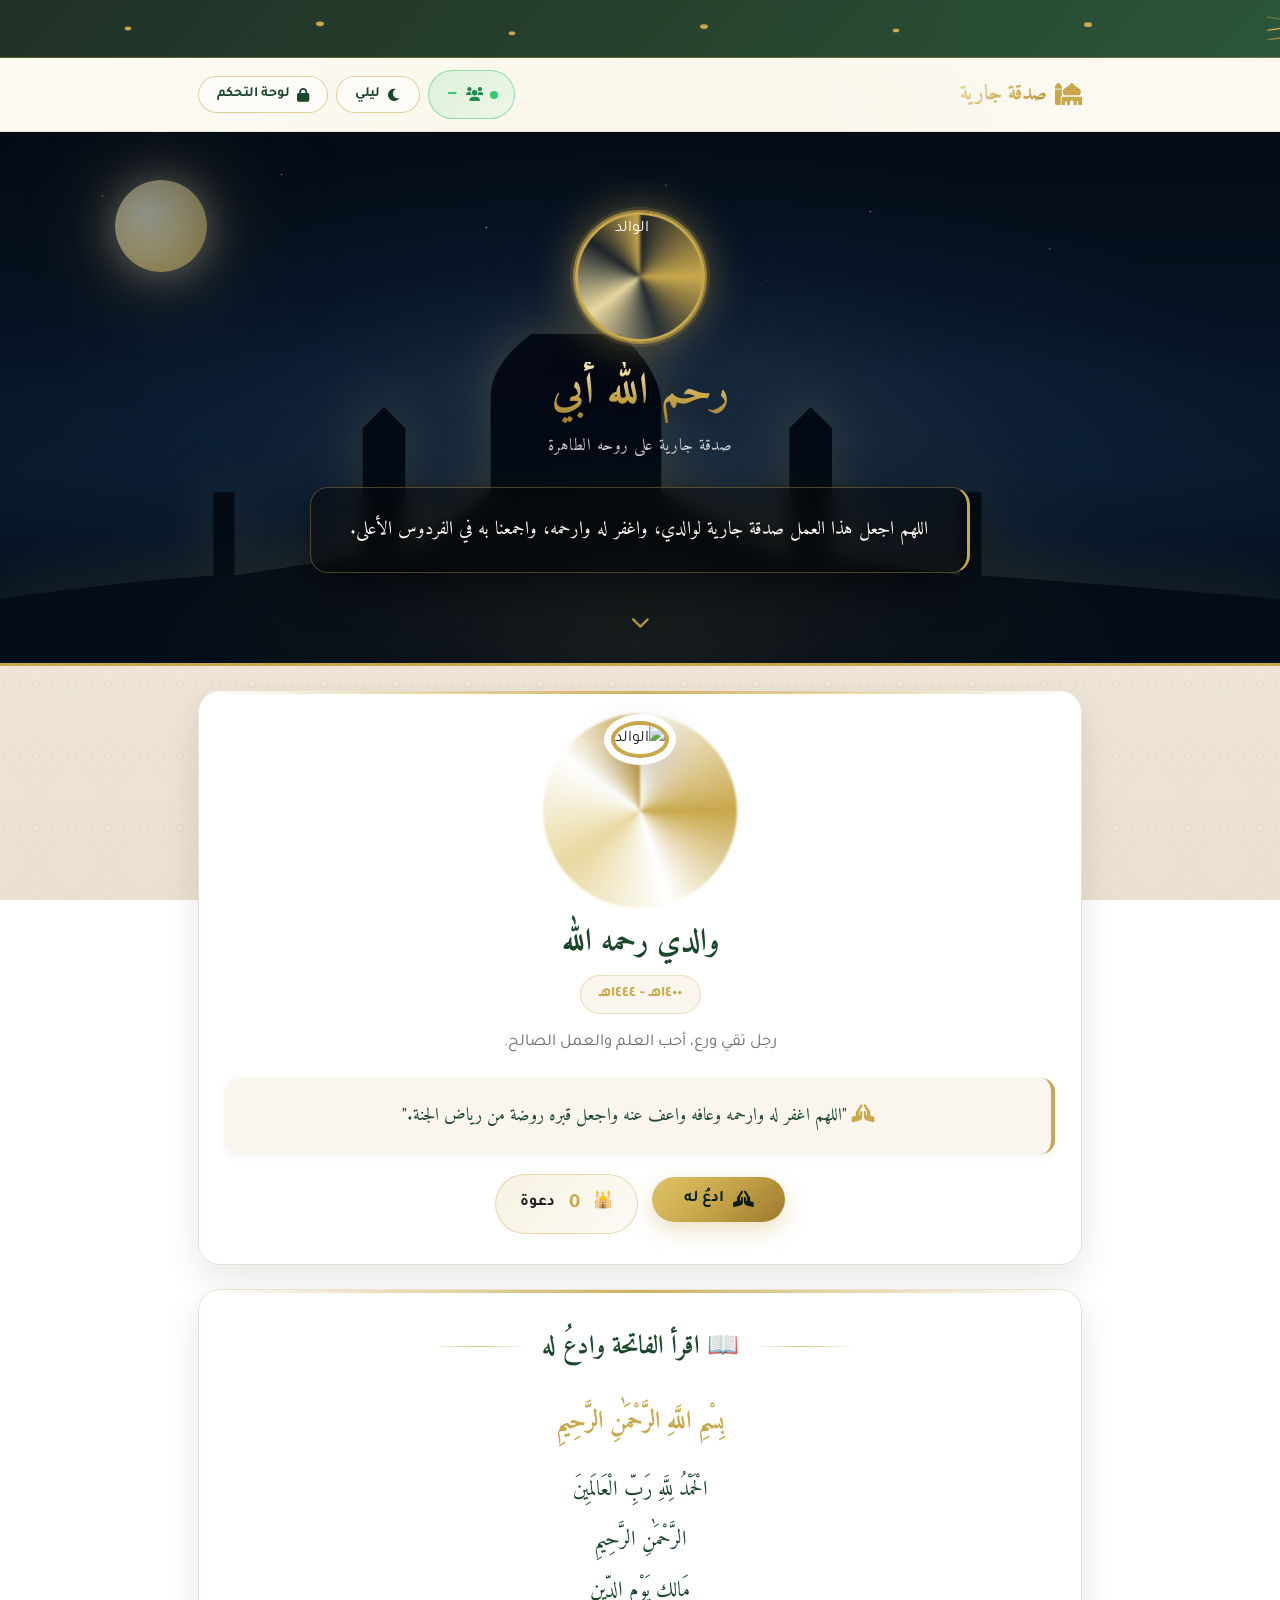
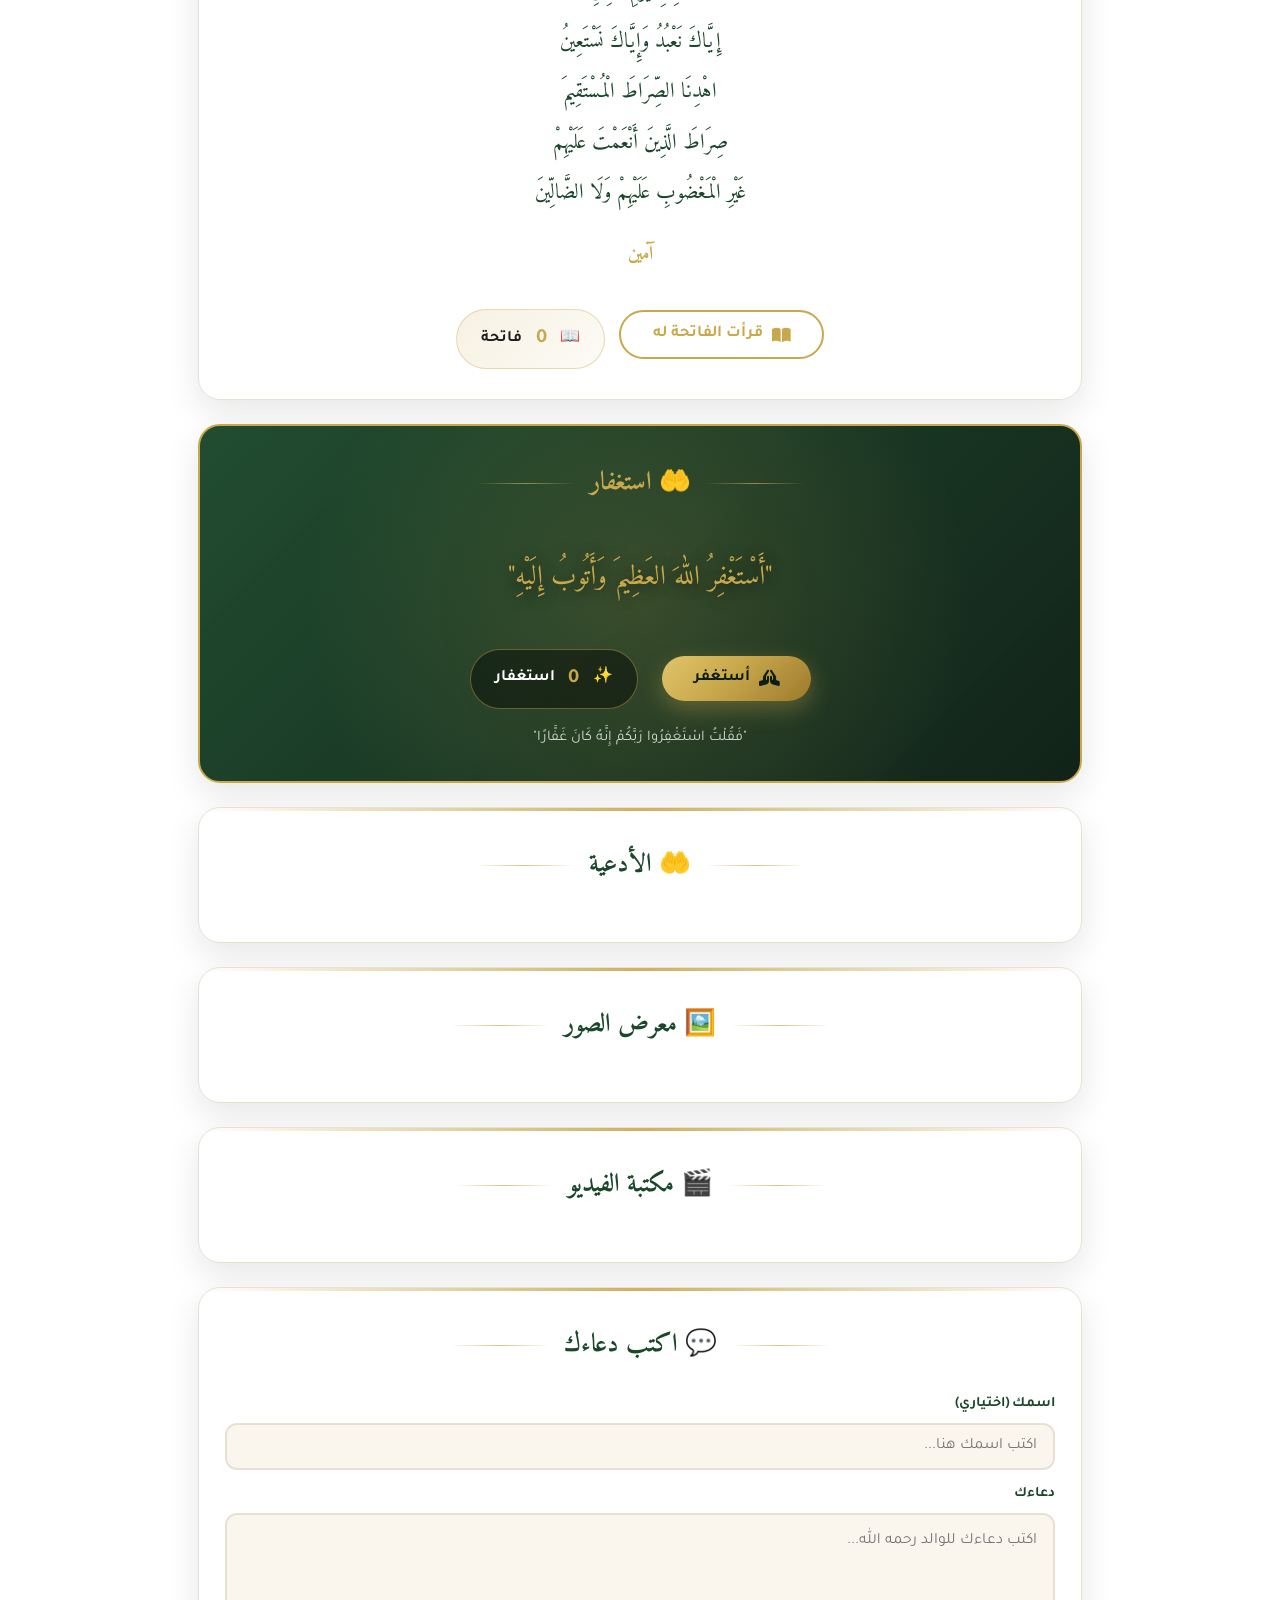
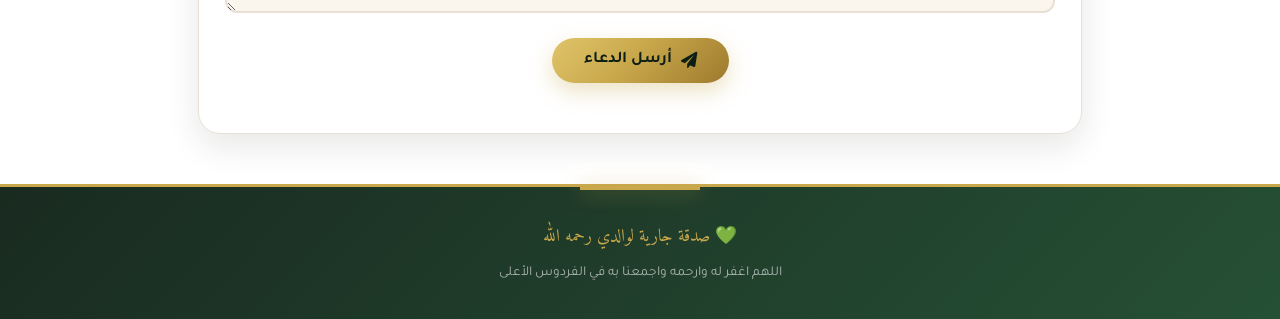
==== commit a714cd09: "Add files via upload" ====
--- a/index.html
+++ b/index.html
@@ -1,1444 +1,2215 @@
 <!DOCTYPE html>
 <html lang="ar" dir="rtl">
 <head>
-    <meta charset="UTF-8">
-    <meta name="viewport" content="width=device-width, initial-scale=1.0, maximum-scale=1.0, user-scalable=no">
-    <title>Misar Systems | مسار سيستمز</title>
-    <meta name="theme-color" content="#1a237e">
-<meta name="apple-mobile-web-app-capable" content="yes">
-    <meta name="apple-mobile-web-app-status-bar-style" content="black-translucent">
-    <link rel="manifest" href="manifest.json">
-    <link href="https://fonts.googleapis.com/css2?family=Cairo:wght@400;600;700;800&display=swap" rel="stylesheet">
-    <script src="https://cdn.jsdelivr.net/npm/@supabase/supabase-js@2"></script>
-    <script src="https://cdn.jsdelivr.net/npm/chart.js"></script>
-    <link rel="stylesheet" href="https://cdnjs.cloudflare.com/ajax/libs/font-awesome/6.4.0/css/all.min.css">
-    <link rel="icon" type="image/x-icon" href="https://i.ibb.co/XktM4crn/1767120438295.png">
-    <link rel="stylesheet" href="style.css">
-    	    <link rel="stylesheet" href="banners.css">
-    <meta name="google-site-verification" content="jpQbVa-GjiReP-X6Lf-sl5nripN0wcmPfttqgzKRMWk" />
+<meta charset="UTF-8">
+<meta name="viewport" content="width=device-width, initial-scale=1.0">
+<title>رحم الله أبي - صدقة جارية</title>
+
+<script src="https://cdn.jsdelivr.net/npm/@supabase/supabase-js@2"></script>
+<link rel="stylesheet" href="https://cdnjs.cloudflare.com/ajax/libs/font-awesome/6.0.0-beta3/css/all.min.css">
+<link href="https://fonts.googleapis.com/css2?family=Amiri:wght@400;700&family=Tajawal:wght@400;500;700&display=swap" rel="stylesheet">
+
+<style>
+:root{
+  --green:#1a472a;--green-deep:#0d1f14;--gold:#c9a84c;--gold-light:#e8d9a0;
+  --gold-dark:#9d7a2c;--cream:#faf6ed;--bg:#f3ece1;--card:#ffffff;
+  --text:#1e1e1e;--muted:#6b6b6b;--border:#e8e0d4;
+  --shadow-sm:0 2px 10px rgba(20,15,5,.06);
+  --shadow-md:0 12px 34px rgba(20,15,5,.10);
+  --shadow-lg:0 24px 60px rgba(20,15,5,.16);
+  --radius:22px;--radius-sm:14px;
+  --ease:.35s cubic-bezier(.4,0,.2,1);
+}
+body.dark{
+  --bg:#0b0f14;--card:#161b21;--cream:#1c2229;--text:#f0ece4;
+  --muted:#9aa0a8;--border:#2a3038;--green:#2f6b45;
+  --shadow-md:0 12px 34px rgba(0,0,0,.45);
+  --shadow-lg:0 24px 60px rgba(0,0,0,.55);
+}
+*{margin:0;padding:0;box-sizing:border-box}
+html{scroll-behavior:smooth}
+body{font-family:'Tajawal',sans-serif;color:var(--text);line-height:1.8;min-height:100vh;position:relative;overflow-x:hidden;transition:color .4s}
+
+body::before{content:'';position:fixed;inset:0;z-index:-3;pointer-events:none;
+  background:radial-gradient(ellipse at 50% -10%, rgba(201,168,76,.20), transparent 55%),
+  linear-gradient(180deg,#fdfaf3 0%,#f3ece1 45%,#eae0cf 100%);transition:background .6s ease}
+body.dark::before{background:radial-gradient(ellipse at 50% -10%, rgba(201,168,76,.14), transparent 55%),
+  linear-gradient(180deg,#080c11 0%,#0b0f14 45%,#0a0e13 100%)}
+
+body::after{content:'';position:fixed;inset:0;z-index:-2;pointer-events:none;
+  background-image:url("data:image/svg+xml,%3Csvg xmlns='http://www.w3.org/2000/svg' width='72' height='72' viewBox='0 0 72 72'%3E%3Cg fill='none' stroke='%23c9a84c' stroke-width='0.7' opacity='0.55'%3E%3Cpath d='M36 2 L70 36 L36 70 L2 36 Z'/%3E%3Cpath d='M36 18 L54 36 L36 54 L18 36 Z'/%3E%3Ccircle cx='36' cy='36' r='4'/%3E%3C/g%3E%3C/svg%3E");
+  background-size:72px 72px;opacity:.30;transition:opacity .6s}
+body.dark::after{opacity:.14}
+
+.container{max-width:920px;margin:0 auto;padding:0 18px}
+
+.top-ornament{height:58px;overflow:hidden;position:relative;
+  background:linear-gradient(135deg,rgba(13,31,20,.92),rgba(26,71,42,.92));
+  border-bottom:1px solid rgba(201,168,76,.35)}
+.top-ornament svg{display:block;width:100%;height:100%}
+.ornament-path{fill:none;stroke:var(--gold);stroke-width:1.4;stroke-dasharray:800;stroke-dashoffset:800;animation:drawPath 4.5s ease-in-out infinite}
+.ornament-path:nth-child(2){animation-delay:.5s;opacity:.6}
+.ornament-path:nth-child(3){animation-delay:1s;opacity:.4}
+@keyframes drawPath{0%{stroke-dashoffset:800;opacity:0}30%{opacity:1}60%{stroke-dashoffset:0;opacity:1}100%{stroke-dashoffset:-800;opacity:0}}
+.star-svg{fill:var(--gold);animation:twinkle 2.4s ease-in-out infinite;transform-origin:center}
+.star-svg:nth-child(odd){animation-delay:1.2s}
+@keyframes twinkle{0%,100%{opacity:.25;transform:scale(.7)}50%{opacity:1;transform:scale(1.25)}}
+
+.site-header{position:sticky;top:0;z-index:60;
+  backdrop-filter:blur(14px);-webkit-backdrop-filter:blur(14px);
+  background:rgba(253,250,243,.78);border-bottom:1px solid rgba(201,168,76,.22);transition:background .4s}
+body.dark .site-header{background:rgba(11,15,20,.80)}
+
+.topbar{display:flex;justify-content:space-between;align-items:center;padding:12px 0;gap:10px;flex-wrap:wrap}
+.topbar .logo{font-family:'Amiri',serif;font-size:1.35rem;font-weight:700;
+  background:linear-gradient(135deg,var(--gold-light),var(--gold) 50%,var(--gold-dark));
+  -webkit-background-clip:text;background-clip:text;
+  -webkit-text-fill-color:transparent;color:transparent;
+  display:flex;align-items:center;gap:8px}
+.topbar .logo i{-webkit-text-fill-color:var(--gold);color:var(--gold)}
+.topbar .actions{display:flex;gap:8px;flex-wrap:wrap;align-items:center}
+.topbar button{background:rgba(255,255,255,.55);color:var(--green);
+  border:1px solid rgba(201,168,76,.55);padding:9px 18px;border-radius:50px;
+  cursor:pointer;font-family:inherit;font-size:.88rem;font-weight:600;
+  transition:var(--ease);display:inline-flex;align-items:center;gap:7px}
+body.dark .topbar button{background:rgba(255,255,255,.06);color:var(--gold-light)}
+.topbar button:hover{background:linear-gradient(135deg,var(--gold-light),var(--gold));color:#0d1f14;transform:translateY(-2px);box-shadow:0 8px 20px rgba(201,168,76,.35)}
+
+.online-badge{
+  display:inline-flex;align-items:center;gap:7px;
+  background:linear-gradient(135deg,rgba(46,204,113,.15),rgba(46,204,113,.05));
+  border:1px solid rgba(46,204,113,.5);
+  padding:9px 16px;border-radius:50px;
+  font-family:inherit;font-size:.85rem;font-weight:700;
+  color:#1e8a4c;
+  transition:var(--ease);
+  cursor:default;
+  user-select:none}
+body.dark .online-badge{
+  background:linear-gradient(135deg,rgba(46,204,113,.15),rgba(46,204,113,.03));
+  color:#7fe0a4;
+  border-color:rgba(46,204,113,.45)}
+.online-badge .dot{
+  width:8px;height:8px;border-radius:50%;background:#2ecc71;
+  box-shadow:0 0 0 0 rgba(46,204,113,.7);
+  animation:onlinePulse 1.8s ease-in-out infinite;
+  display:inline-block}
+@keyframes onlinePulse{
+  0%{box-shadow:0 0 0 0 rgba(46,204,113,.7);opacity:1}
+  70%{box-shadow:0 0 0 8px rgba(46,204,113,0);opacity:1}
+  100%{box-shadow:0 0 0 0 rgba(46,204,113,0);opacity:1}}
+.online-badge .online-num{
+  color:#2ecc71;font-size:1.02rem;font-weight:700;
+  min-width:14px;text-align:center;display:inline-block;
+  transition:transform .25s ease}
+body.dark .online-badge .online-num{color:#7fe0a4}
+
+.hero{position:relative;overflow:hidden;color:#fff;text-align:center;padding:80px 18px 90px;min-height:520px;
+  display:flex;align-items:center;justify-content:center;border-bottom:3px solid var(--gold);background:#050c18}
+
+.hero-fallback{position:absolute;inset:0;z-index:0;overflow:hidden;
+  background:radial-gradient(ellipse at 50% 100%, rgba(201,168,76,.22) 0%, transparent 55%),
+  radial-gradient(ellipse at 50% 60%, rgba(43,90,150,.35) 0%, transparent 70%),
+  linear-gradient(180deg,#030812 0%,#071326 35%,#0d2340 65%,#08152a 100%)}
+.hero-fallback::before{content:'';position:absolute;inset:0;opacity:.85;
+  background-image:
+    radial-gradient(2px 2px at 8% 12%, #fff, transparent 60%),radial-gradient(1px 1px at 15% 25%, #fff, transparent 60%),
+    radial-gradient(2.2px 2.2px at 22% 8%, #fff, transparent 60%),radial-gradient(1px 1px at 30% 35%, #fff, transparent 60%),
+    radial-gradient(2.5px 2.5px at 38% 18%, #fff, transparent 60%),radial-gradient(1.2px 1.2px at 45% 42%, #fff, transparent 60%),
+    radial-gradient(2px 2px at 52% 10%, #fff, transparent 60%),radial-gradient(1.2px 1.2px at 60% 28%, #fff, transparent 60%),
+    radial-gradient(2.2px 2.2px at 68% 15%, #fff, transparent 60%),radial-gradient(1px 1px at 75% 38%, #fff, transparent 60%),
+    radial-gradient(2px 2px at 82% 22%, #fff, transparent 60%),radial-gradient(1.2px 1.2px at 90% 45%, #fff, transparent 60%);
+  animation:starField 7s ease-in-out infinite}
+@keyframes starField{0%,100%{opacity:.5}50%{opacity:1}}
+.hero-fallback::after{content:'';position:absolute;top:9%;left:9%;width:92px;height:92px;border-radius:50%;
+  background:radial-gradient(circle at 35% 35%, #fffbe0 0%, #f0e2a8 40%, #c9a84c 100%);
+  box-shadow:0 0 40px rgba(253,246,216,.6),0 0 90px rgba(201,168,76,.4),0 0 160px rgba(201,168,76,.25);
+  animation:moonFloat 9s ease-in-out infinite}
+@keyframes moonFloat{0%,100%{transform:translateY(0)}50%{transform:translateY(-12px)}}
+
+.mosque-silhouette{position:absolute;bottom:0;left:0;right:0;height:62%;z-index:1;pointer-events:none;
+  background-image:url("data:image/svg+xml;utf8,<svg xmlns='http://www.w3.org/2000/svg' viewBox='0 0 1200 400' preserveAspectRatio='xMidYMax meet'><defs><linearGradient id='g' x1='0' y1='0' x2='0' y2='1'><stop offset='0%25' stop-color='%23030812' stop-opacity='1'/><stop offset='100%25' stop-color='%23020610' stop-opacity='1'/></linearGradient></defs><path fill='url(%23g)' d='M0,400 L0,340 Q100,325 200,318 L200,240 L220,240 L220,318 Q280,308 340,300 L340,180 L360,160 L380,180 L380,300 Q420,270 460,240 L460,150 Q460,120 500,90 Q520,70 530,50 L535,50 L538,45 L545,50 L552,50 Q565,75 590,100 Q620,130 620,160 L620,240 Q680,270 740,300 L740,180 L760,160 L780,180 L780,300 Q840,308 900,318 L900,240 L920,240 L920,318 Q1020,325 1200,340 L1200,400 Z'/><circle cx='530' cy='38' r='5' fill='%23030812'/><circle cx='530' cy='24' r='2' fill='%23c9a84c' opacity='0.95'/></svg>");
+  background-repeat:no-repeat;background-position:bottom center;background-size:100% auto;
+  filter:drop-shadow(0 -6px 25px rgba(201,168,76,.30))}
+.mosque-glow{position:absolute;bottom:0;left:50%;transform:translateX(-50%);width:80%;height:42%;z-index:2;pointer-events:none;
+  background:radial-gradient(ellipse at center bottom, rgba(201,168,76,.42) 0%, rgba(201,168,76,.10) 40%, transparent 70%);
+  animation:glowPulse 5s ease-in-out infinite}
+@keyframes glowPulse{0%,100%{opacity:.7}50%{opacity:1}}
+
+.hero-video{position:absolute;inset:0;width:100%;height:100%;object-fit:cover;z-index:2;pointer-events:none;
+  opacity:0;transition:opacity 1.6s ease;filter:brightness(.9) saturate(1.15)}
+.hero-video.loaded{opacity:1}
+.hero-overlay{position:absolute;inset:0;z-index:3;pointer-events:none;
+  background:linear-gradient(180deg,rgba(5,15,25,.55) 0%,rgba(5,15,25,.25) 45%,rgba(5,15,25,.80) 100%)}
+
+.hero-content{position:relative;z-index:4;width:100%;max-width:820px}
+
+.hero-badge{position:relative;width:130px;height:130px;margin:0 auto 20px;border-radius:50%;
+  display:flex;align-items:center;justify-content:center;
+  background:rgba(201,168,76,.10);
+  box-shadow:0 0 0 5px rgba(201,168,76,.15), 0 0 0 2px rgba(201,168,76,.6), 0 0 45px rgba(201,168,76,.5);
+  animation:badgePulse 3.5s ease-in-out infinite;
+  overflow:hidden}
+.hero-badge::before{content:'';position:absolute;inset:-6px;border-radius:50%;
+  background:conic-gradient(from 0deg,rgba(201,168,76,0) 0%, #c9a84c 25%, rgba(201,168,76,0) 45%,#e8d9a0 65%, rgba(201,168,76,0) 85%, #c9a84c 100%);
+  animation:spinRing 8s linear infinite;filter:blur(1.5px);z-index:0}
+.hero-badge img{position:relative;z-index:1;width:100%;height:100%;object-fit:cover;border-radius:50%;
+  border:3px solid var(--gold)}
+
+@keyframes badgePulse{0%,100%{box-shadow:0 0 0 5px rgba(201,168,76,.15),0 0 0 2px rgba(201,168,76,.6),0 0 30px rgba(201,168,76,.30)}50%{box-shadow:0 0 0 8px rgba(201,168,76,.10),0 0 0 2px rgba(201,168,76,.8),0 0 55px rgba(201,168,76,.6)}}
+@keyframes spinRing{to{transform:rotate(360deg)}}
+
+.hero h1{font-family:'Amiri',serif;font-size:clamp(1.6rem,5vw,2.7rem);line-height:1.4;margin-bottom:8px;font-weight:700;
+  background:linear-gradient(180deg,#f7ecc4 0%,#c9a84c 55%,#9d7a2c 100%);
+  -webkit-background-clip:text;background-clip:text;
+  -webkit-text-fill-color:transparent;color:transparent;
+  filter:drop-shadow(0 4px 16px rgba(0,0,0,.75))}
+.hero-sub{font-family:'Amiri',serif;font-size:1.05rem;color:rgba(255,255,255,.78);margin-bottom:26px;letter-spacing:.5px}
+.hero .dua{font-family:'Amiri',serif;font-size:clamp(.95rem,2.6vw,1.18rem);line-height:2.1;color:#fdfaf3;
+  background:rgba(0,0,0,.42);padding:22px 26px;border-radius:18px;
+  border:1px solid rgba(201,168,76,.35);border-right:3px solid var(--gold);
+  max-width:660px;margin:0 auto;backdrop-filter:blur(10px);-webkit-backdrop-filter:blur(10px);
+  text-shadow:0 1px 8px rgba(0,0,0,.85);box-shadow:0 14px 45px rgba(0,0,0,.45)}
+.scroll-hint{position:absolute;bottom:18px;left:50%;transform:translateX(-50%);z-index:5;color:rgba(201,168,76,.85);font-size:1.2rem;animation:hintBounce 2s ease-in-out infinite}
+@keyframes hintBounce{0%,100%{transform:translate(-50%,0);opacity:.6}50%{transform:translate(-50%,10px);opacity:1}}
+
+.card{position:relative;background:var(--card);border-radius:var(--radius);padding:30px 26px;margin:24px 0;
+  box-shadow:var(--shadow-md);border:1px solid var(--border);overflow:hidden;
+  transition:box-shadow var(--ease), transform var(--ease), border-color var(--ease)}
+.card::before{content:'';position:absolute;top:0;left:0;right:0;height:3px;
+  background:linear-gradient(90deg,transparent,var(--gold) 50%,transparent);opacity:.9}
+.card:hover{box-shadow:var(--shadow-lg);border-color:rgba(201,168,76,.4)}
+
+h3.title{font-family:'Amiri',serif;font-size:clamp(1.25rem,3.6vw,1.6rem);color:var(--green);font-weight:700;
+  margin:4px 0 24px;display:flex;align-items:center;justify-content:center;gap:14px;text-align:center}
+body.dark h3.title{color:var(--gold)}
+h3.title::before,h3.title::after{content:'';height:1px;flex:1;max-width:100px;
+  background:linear-gradient(90deg,transparent,var(--gold),transparent);opacity:.7}
+
+.memorial{text-align:center}
+.photo-wrap{position:relative;width:180px;height:180px;margin:0 auto 14px}
+.photo-wrap::before{content:'';position:absolute;inset:-7px;border-radius:50%;
+  background:conic-gradient(from 0deg,rgba(201,168,76,0) 0%, #c9a84c 25%, rgba(201,168,76,0) 45%,#e8d9a0 65%, rgba(201,168,76,0) 85%, #c9a84c 100%);
+  animation:spinRing 8s linear infinite;filter:blur(1.2px)}
+.photo-wrap img{position:relative;z-index:1;width:100%;height:100%;object-fit:cover;border-radius:50%;
+  border:4px solid var(--gold);background:var(--card);
+  box-shadow:0 0 0 7px var(--card), 0 14px 40px rgba(0,0,0,.28);
+  animation:photoGlow 3.5s ease-in-out infinite}
+@keyframes photoGlow{0%,100%{box-shadow:0 0 0 7px var(--card),0 0 22px rgba(201,168,76,.30)}50%{box-shadow:0 0 0 7px var(--card),0 0 45px rgba(201,168,76,.65)}}
+
+.memorial h2{font-family:'Amiri',serif;font-size:clamp(1.4rem,4.2vw,1.95rem);color:var(--green);margin-top:6px}
+body.dark .memorial h2{color:var(--gold)}
+.memorial .dates{color:var(--gold);font-weight:600;margin:4px 0 14px;font-size:1rem;
+  display:inline-block;padding:4px 18px;border-radius:50px;background:rgba(201,168,76,.10);border:1px solid rgba(201,168,76,.3)}
+.memorial .bio{font-size:1.05rem;color:var(--muted);max-width:620px;margin:0 auto 18px}
+.memorial .dua-perm{background:var(--cream);padding:20px 22px;border-radius:var(--radius-sm);
+  border-right:4px solid var(--gold);font-family:'Amiri',serif;font-size:1.12rem;line-height:2;
+  color:var(--green);margin:20px 0;box-shadow:var(--shadow-sm)}
+body.dark .memorial .dua-perm{color:var(--gold-light)}
+
+.btn{position:relative;overflow:hidden;
+  background:linear-gradient(135deg,#e0c46a 0%,var(--gold) 45%,var(--gold-dark) 100%);
+  color:#0d1f14;border:none;padding:13px 32px;border-radius:50px;
+  font-size:1.02rem;font-weight:700;font-family:inherit;cursor:pointer;
+  display:inline-flex;align-items:center;gap:9px;
+  box-shadow:0 8px 22px rgba(201,168,76,.35);
+  transition:transform var(--ease), box-shadow var(--ease)}
+.btn:hover{transform:translateY(-3px) scale(1.03);box-shadow:0 14px 32px rgba(201,168,76,.5)}
+.btn:active{transform:translateY(0) scale(.99)}
+.btn:disabled{opacity:.6;cursor:not-allowed;transform:none}
+.btn::after{content:'';position:absolute;top:0;left:-130%;width:55%;height:100%;
+  background:linear-gradient(100deg,transparent,rgba(255,255,255,.6),transparent);
+  transform:skewX(-20deg);transition:left .65s ease}
+.btn:hover::after{left:135%}
+.btn-outline{background:transparent;color:var(--gold);border:2px solid var(--gold);box-shadow:none}
+.btn-outline:hover{background:var(--gold);color:#0d1f14;box-shadow:0 12px 28px rgba(201,168,76,.4)}
+.btn-outline::after{display:none}
+
+.counter-box{display:inline-flex;align-items:center;gap:9px;
+  background:linear-gradient(135deg,rgba(201,168,76,.16),rgba(201,168,76,.05));
+  border:1px solid rgba(201,168,76,.38);padding:11px 24px;border-radius:50px;
+  font-weight:700;margin-right:10px;transition:var(--ease)}
+.counter-box span{color:var(--gold);font-size:1.25rem;font-weight:700;min-width:20px;text-align:center}
+
+.fatiha{text-align:center;font-family:'Amiri',serif;font-size:clamp(1.05rem,3vw,1.32rem);line-height:2.3;color:var(--green)}
+body.dark .fatiha{color:var(--gold-light)}
+.fatiha .bism{font-size:1.55rem;color:var(--gold);margin-bottom:14px;font-weight:700}
+.fatiha > div:not(.bism){padding:1px 0}
+.fatiha .amen{color:var(--gold);margin-top:12px;font-weight:700;font-size:1.2rem}
+
+.istighfar-card{text-align:center;position:relative;overflow:hidden;
+  background:linear-gradient(135deg,rgba(26,71,42,.97),rgba(13,31,20,.98));
+  border:2px solid var(--gold);color:#fff}
+body.dark .istighfar-card{background:linear-gradient(135deg,rgba(26,71,42,.85),rgba(13,31,20,.95))}
+.istighfar-card::before{content:'';position:absolute;inset:0;height:auto;
+  background:radial-gradient(circle at 50% 50%, rgba(201,168,76,.18), transparent 70%);
+  animation:glowPulse 4.5s ease-in-out infinite;pointer-events:none;opacity:1}
+.istighfar-card h3.title{color:var(--gold)!important;position:relative;z-index:1}
+.istighfar-text{font-family:'Amiri',serif;font-size:clamp(1.25rem,4vw,1.7rem);color:var(--gold);
+  margin:24px auto;padding:20px;line-height:2;text-shadow:0 2px 14px rgba(0,0,0,.55);
+  position:relative;z-index:1;max-width:620px}
+.istighfar-actions{position:relative;z-index:1;display:flex;justify-content:center;align-items:center;gap:14px;flex-wrap:wrap}
+.istighfar-card .counter-box{background:rgba(0,0,0,.42);color:#fff;border:1px solid rgba(201,168,76,.45)}
+.istighfar-card p{position:relative;z-index:1;margin-top:16px;font-size:.92rem;color:rgba(255,255,255,.8)}
+
+.duas-grid{display:grid;grid-template-columns:1fr;gap:15px;margin-top:18px}
+.dua-item{position:relative;background:linear-gradient(135deg,rgba(201,168,76,.09),rgba(26,71,42,.04));
+  border:1px solid rgba(201,168,76,.3);border-right:4px solid var(--gold);
+  padding:20px 24px;border-radius:var(--radius-sm);
+  transition:transform var(--ease), box-shadow var(--ease), border-color var(--ease)}
+.dua-item:hover{transform:translateX(-5px);box-shadow:0 10px 28px rgba(0,0,0,.12);border-color:var(--gold)}
+.dua-item .dua-text{font-family:'Amiri',serif;font-size:1.14rem;color:var(--text);line-height:2.05;margin-bottom:8px}
+body.dark .dua-item .dua-text{color:var(--gold-light)}
+.dua-item .dua-author{font-size:.85rem;color:var(--gold);font-weight:700;opacity:.95}
+.dua-item .dua-quote{color:var(--gold);font-size:1.6rem;line-height:1;opacity:.45;display:inline-block;vertical-align:-4px}
+.dua-item .dua-del{position:absolute;top:10px;left:10px;background:#c0392b;color:#fff;border:none;
+  width:30px;height:30px;border-radius:50%;cursor:pointer;font-size:.82rem;display:none;z-index:2;transition:var(--ease)}
+.dua-item .dua-del:hover{transform:scale(1.12);background:#e04b3a}
+.admin .dua-item .dua-del{display:block}
+
+.comment-form{margin-bottom:10px}
+.comment-form label{display:block;margin-bottom:5px;font-weight:700;font-size:.9rem;color:var(--green)}
+body.dark .comment-form label{color:var(--gold-light)}
+.comment-form input,.comment-form textarea{
+  width:100%;padding:12px 16px;border-radius:12px;
+  border:2px solid var(--border);background:var(--cream);color:var(--text);
+  font-family:inherit;font-size:.98rem;margin-bottom:12px;outline:none;
+  transition:border-color var(--ease), box-shadow var(--ease)}
+.comment-form input:focus,.comment-form textarea:focus{
+  border-color:var(--gold);box-shadow:0 0 0 4px rgba(201,168,76,.15)}
+.comment-form textarea{min-height:100px;resize:vertical;line-height:1.8}
+
+.comments-list{display:grid;gap:12px;margin-top:20px}
+.comment-item{
+  position:relative;
+  background:linear-gradient(135deg,rgba(201,168,76,.08),rgba(26,71,42,.03));
+  border:1px solid rgba(201,168,76,.25);
+  border-right:4px solid var(--gold);
+  padding:16px 20px;border-radius:var(--radius-sm);
+  animation:fadeIn .4s ease}
+.comment-item .comment-name{
+  font-weight:700;color:var(--gold);font-size:.92rem;
+  margin-bottom:6px;display:flex;align-items:center;gap:6px;flex-wrap:wrap}
+.comment-item .comment-text{
+  font-family:'Amiri',serif;font-size:1.05rem;line-height:2;color:var(--text);
+  word-break:break-word}
+body.dark .comment-item .comment-text{color:var(--gold-light)}
+.comment-item .comment-date{
+  font-size:.75rem;opacity:.55;margin-top:6px;display:block}
+.comment-empty{text-align:center;opacity:.55;padding:22px}
+
+.comment-item .my-actions{
+  position:absolute; top:10px; left:10px;
+  display:flex; gap:6px; z-index:3}
+.comment-item .my-actions button{
+  width:30px;height:30px;border-radius:50%;border:none;
+  cursor:pointer;font-size:.78rem;color:#fff;transition:var(--ease)}
+.comment-item .btn-edit-cmt{background:#2c6cb0}
+.comment-item .btn-edit-cmt:hover{background:#3b8ad9;transform:scale(1.12)}
+.comment-item .btn-del-cmt{background:#c0392b}
+.comment-item .btn-del-cmt:hover{background:#e04b3a;transform:scale(1.12)}
+
+.comment-item .edit-badge{
+  display:inline-block;font-size:.7rem;color:var(--gold);
+  background:rgba(201,168,76,.15);border-radius:10px;
+  padding:1px 8px;margin-right:6px;font-weight:700}
+
+.reply-to-badge{
+  display:inline-flex;
+  align-items:center;
+  gap:5px;
+  background:linear-gradient(135deg,rgba(201,168,76,.18),rgba(201,168,76,.06));
+  border:1px solid rgba(201,168,76,.4);
+  color:var(--gold);
+  padding:2px 10px;
+  border-radius:50px;
+  font-size:.75rem;
+  font-weight:700;
+  vertical-align:middle}
+.reply-to-badge i{
+  font-size:.7rem;
+  opacity:.85}
+
+.comment-actions{
+  margin-top:10px;
+  display:flex;
+  align-items:center;
+  gap:8px;
+  flex-wrap:wrap}
+.heart-btn{
+  background:transparent;
+  border:1.5px solid rgba(220,20,60,.35);
+  color:#c0392b;
+  padding:5px 14px;
+  border-radius:50px;
+  font-family:inherit;
+  font-size:.82rem;
+  font-weight:600;
+  cursor:pointer;
+  transition:var(--ease);
+  display:inline-flex;
+  align-items:center;
+  gap:6px}
+.heart-btn:hover{
+  background:rgba(220,20,60,.08);
+  border-color:#c0392b;
+  transform:translateY(-1px)}
+.heart-btn.liked{
+  background:linear-gradient(135deg,#ff5a7a,#c0392b);
+  color:#fff;
+  border-color:#c0392b;
+  box-shadow:0 4px 14px rgba(220,20,60,.35)}
+.heart-btn.liked i{
+  animation:heartBeat .6s ease}
+.heart-btn .heart-count{
+  font-weight:700;
+  min-width:12px;
+  text-align:center;
+  display:inline-block;
+  transition:transform .25s ease}
+@keyframes heartBeat{
+  0%{transform:scale(1)}
+  25%{transform:scale(1.4)}
+  50%{transform:scale(.9)}
+  75%{transform:scale(1.15)}
+  100%{transform:scale(1)}}
+
+.comment-replies{
+  margin-top:14px;
+  padding-right:16px;
+  border-right:2px solid rgba(201,168,76,.25);
+  display:grid;gap:10px}
+.replies-header{
+  font-size:.82rem;color:var(--gold);font-weight:700;
+  display:flex;align-items:center;gap:6px;margin-bottom:6px}
+.comment-item.reply-item{
+  padding:12px 16px;
+  background:rgba(201,168,76,.05);
+  border-right-width:3px}
+.comment-item.reply-item .comment-text{font-size:1rem}
+
+.btn-reply{
+  background:transparent;
+  border:1.5px solid rgba(201,168,76,.5);
+  color:var(--gold);
+  padding:5px 14px;border-radius:50px;
+  font-family:inherit;font-size:.82rem;font-weight:600;
+  cursor:pointer;transition:var(--ease);
+  display:inline-flex;align-items:center;gap:5px}
+.btn-reply:hover{
+  background:rgba(201,168,76,.15);border-color:var(--gold)}
+
+.reply-form-box{
+  margin-top:12px;padding:14px;
+  background:rgba(201,168,76,.06);
+  border:1px dashed rgba(201,168,76,.4);
+  border-radius:12px;
+  animation:fadeIn .3s ease}
+.reply-form-box input,
+.reply-form-box textarea{
+  width:100%;padding:10px 14px;border-radius:10px;
+  border:2px solid var(--border);background:var(--cream);color:var(--text);
+  font-family:inherit;font-size:.95rem;margin-bottom:8px;outline:none;
+  transition:border-color var(--ease), box-shadow var(--ease)}
+.reply-form-box input:focus,
+.reply-form-box textarea:focus{
+  border-color:var(--gold);box-shadow:0 0 0 3px rgba(201,168,76,.15)}
+.reply-form-box textarea{min-height:70px;resize:vertical;line-height:1.8}
+.reply-form-actions{display:flex;gap:8px;justify-content:flex-end}
+.reply-form-actions button{
+  padding:8px 18px;border-radius:50px;border:none;
+  font-family:inherit;font-weight:700;cursor:pointer;font-size:.85rem;
+  transition:var(--ease);display:inline-flex;align-items:center;gap:5px}
+.reply-form-actions .btn-save{
+  background:linear-gradient(135deg,var(--gold-light),var(--gold));color:#0d1f14}
+.reply-form-actions .btn-save:hover{
+  transform:translateY(-2px);box-shadow:0 8px 20px rgba(201,168,76,.4)}
+.reply-form-actions .btn-cancel-edit{
+  background:var(--border);color:var(--text)}
+.reply-form-actions .btn-cancel-edit:hover{background:#c9c9c9}
+
+.visit-stats{
+  display:grid;
+  grid-template-columns:repeat(auto-fit,minmax(140px,1fr));
+  gap:12px;
+  margin-top:10px}
+.visit-stat{
+  background:linear-gradient(135deg,rgba(201,168,76,.12),rgba(26,71,42,.04));
+  border:1px solid rgba(201,168,76,.35);
+  border-right:4px solid var(--gold);
+  border-radius:var(--radius-sm);
+  padding:18px 16px;
+  text-align:center;
+  transition:transform var(--ease), box-shadow var(--ease)}
+.visit-stat:hover{
+  transform:translateY(-3px);
+  box-shadow:0 12px 28px rgba(201,168,76,.25)}
+.visit-stat .vs-icon{
+  font-size:1.5rem;
+  color:var(--gold);
+  margin-bottom:6px;
+  display:block}
+.visit-stat .vs-num{
+  font-family:'Amiri',serif;
+  font-size:1.75rem;
+  font-weight:700;
+  color:var(--green);
+  line-height:1.2;
+  display:block;
+  min-height:2.2rem;
+  transition:transform .25s ease}
+body.dark .visit-stat .vs-num{color:var(--gold)}
+.visit-stat .vs-label{
+  font-size:.82rem;
+  color:var(--muted);
+  margin-top:4px;
+  font-weight:600}
+.visit-stat .vs-loading{
+  color:var(--muted);
+  font-size:1.2rem}
+
+.videos-grid{display:grid;grid-template-columns:repeat(auto-fill,minmax(270px,1fr));gap:16px;margin-top:18px}
+.video-item{position:relative;overflow:hidden;border-radius:var(--radius-sm);
+  background:rgba(0,0,0,.4);border:1px solid rgba(201,168,76,.3);
+  transition:transform var(--ease), box-shadow var(--ease), border-color var(--ease)}
+.video-item:hover{transform:translateY(-5px);box-shadow:0 16px 40px rgba(0,0,0,.4);border-color:var(--gold)}
+.video-item .video-wrap{position:relative;width:100%;aspect-ratio:16/9;background:#000}
+.video-item .video-wrap iframe,.video-item .video-wrap video{
+  position:absolute;inset:0;width:100%;height:100%;border:none;display:block}
+.video-item .video-title{padding:13px 15px;font-family:'Amiri',serif;font-size:1rem;color:var(--gold);
+  text-align:center;background:linear-gradient(135deg,rgba(26,71,42,.95),rgba(13,31,20,.95));
+  border-top:1px solid rgba(201,168,76,.25)}
+.video-item .video-del{position:absolute;top:8px;left:8px;background:#c0392b;color:#fff;border:none;
+  width:30px;height:30px;border-radius:50%;cursor:pointer;font-size:.82rem;z-index:5;display:none;transition:var(--ease)}
+.video-item .video-del:hover{transform:scale(1.12)}
+.admin .video-item .video-del{display:block}
+
+.gallery{display:grid;grid-template-columns:repeat(auto-fill,minmax(145px,1fr));gap:12px;margin-top:16px}
+.gallery .item{position:relative;border-radius:var(--radius-sm);overflow:hidden}
+.gallery img{width:100%;aspect-ratio:1;object-fit:cover;display:block;border-radius:var(--radius-sm);
+  cursor:pointer;border:2px solid var(--border);
+  transition:transform .45s cubic-bezier(.2,.8,.2,1), border-color var(--ease), box-shadow var(--ease)}
+.gallery img:hover{transform:scale(1.07) rotate(-1deg);border-color:var(--gold);box-shadow:0 12px 32px rgba(201,168,76,.4)}
+.gallery .del{position:absolute;top:6px;left:6px;background:#c0392b;color:#fff;border:none;
+  width:28px;height:28px;border-radius:50%;cursor:pointer;font-size:.78rem;z-index:2;transition:var(--ease)}
+.gallery .del:hover{transform:scale(1.12);background:#e04b3a}
+
+.lightbox{position:fixed;inset:0;z-index:1200;background:rgba(5,8,12,.94);
+  display:none;align-items:center;justify-content:center;padding:24px;backdrop-filter:blur(6px)}
+.lightbox.show{display:flex;animation:fadeIn .3s ease}
+@keyframes fadeIn{from{opacity:0}to{opacity:1}}
+.lightbox img{max-width:94vw;max-height:86vh;border-radius:14px;border:3px solid var(--gold);
+  box-shadow:0 30px 80px rgba(0,0,0,.8);animation:zoomIn .35s cubic-bezier(.2,.8,.2,1)}
+@keyframes zoomIn{from{transform:scale(.9);opacity:0}to{transform:scale(1);opacity:1}}
+.lb-close{position:absolute;top:22px;left:22px;width:46px;height:46px;border-radius:50%;
+  background:rgba(201,168,76,.15);color:var(--gold);border:1.5px solid rgba(201,168,76,.6);
+  font-size:1.15rem;cursor:pointer;transition:var(--ease)}
+.lb-close:hover{background:var(--gold);color:#0d1f14;transform:rotate(90deg)}
+
+#adminSection{display:none}
+#adminSection.show{display:block;animation:slideUp .5s ease}
+@keyframes slideUp{from{opacity:0;transform:translateY(24px)}to{opacity:1;transform:none}}
+.admin-tag{display:inline-block;background:linear-gradient(135deg,#e0c46a,var(--gold),var(--gold-dark));
+  color:#0d1f14;padding:5px 18px;border-radius:50px;font-size:.78rem;font-weight:700;margin-bottom:14px;
+  box-shadow:0 6px 18px rgba(201,168,76,.35)}
+.admin input,.admin textarea{width:100%;padding:12px 16px;border-radius:12px;
+  border:2px solid var(--border);background:var(--cream);color:var(--text);
+  font-family:inherit;font-size:.98rem;margin-bottom:12px;outline:none;
+  transition:border-color var(--ease), box-shadow var(--ease)}
+.admin input:focus,.admin textarea:focus{border-color:var(--gold);box-shadow:0 0 0 4px rgba(201,168,76,.15)}
+.admin textarea{min-height:90px;resize:vertical;line-height:1.8}
+.admin label{display:block;margin-bottom:5px;font-weight:700;font-size:.9rem;color:var(--green)}
+body.dark .admin label{color:var(--gold-light)}
+
+footer{position:relative;z-index:1;text-align:center;
+  background:linear-gradient(135deg,rgba(13,31,20,.95),rgba(26,71,42,.95));
+  color:#e6e6e6;padding:34px 18px;margin-top:50px;border-top:3px solid var(--gold);font-size:.92rem}
+footer::before{content:'';position:absolute;top:0;left:50%;transform:translateX(-50%);
+  width:120px;height:3px;background:var(--gold);box-shadow:0 0 20px rgba(201,168,76,.8)}
+footer p:first-child{font-family:'Amiri',serif;font-size:1.1rem;color:var(--gold);margin-bottom:8px}
+footer p:last-child{opacity:.7;font-size:.85rem}
+
+.toast{position:fixed;bottom:24px;right:24px;z-index:9999;background:var(--green);color:#fff;
+  padding:15px 26px;border-radius:14px;border-right:4px solid var(--gold);
+  box-shadow:0 14px 40px rgba(0,0,0,.35);transform:translateY(120px);opacity:0;
+  transition:transform .45s cubic-bezier(.2,.8,.2,1), opacity .45s;font-weight:600;max-width:88vw}
+.toast.show{transform:translateY(0);opacity:1}
+
+.modal-overlay{position:fixed;inset:0;z-index:1000;background:rgba(0,0,0,.82);
+  display:none;align-items:center;justify-content:center;padding:18px;backdrop-filter:blur(5px)}
+.modal-overlay.show{display:flex;animation:fadeIn .3s ease}
+.modal{background:var(--card);border-radius:20px;padding:34px 28px;max-width:410px;width:100%;
+  text-align:center;border:2px solid var(--gold);box-shadow:0 30px 80px rgba(0,0,0,.5);
+  animation:zoomIn .35s cubic-bezier(.2,.8,.2,1)}
+.modal h3{font-family:'Amiri',serif;color:var(--green);font-size:1.5rem;margin-bottom:16px}
+body.dark .modal h3{color:var(--gold)}
+.modal input{width:100%;padding:15px;border-radius:14px;border:2px solid var(--border);
+  background:var(--cream);color:var(--text);font-family:inherit;font-size:1.1rem;
+  text-align:center;letter-spacing:6px;outline:none;margin-bottom:16px;
+  transition:border-color var(--ease), box-shadow var(--ease)}
+.modal input:focus{border-color:var(--gold);box-shadow:0 0 0 4px rgba(201,168,76,.15)}
+.modal .btns{display:flex;gap:10px;justify-content:center;flex-wrap:wrap}
+.modal .btns button{padding:11px 26px;border-radius:50px;border:none;font-family:inherit;
+  font-weight:700;cursor:pointer;font-size:.95rem;transition:var(--ease)}
+.modal .btn-login{background:linear-gradient(135deg,#e0c46a,var(--gold),var(--gold-dark));
+  color:#0d1f14;box-shadow:0 8px 22px rgba(201,168,76,.35)}
+.modal .btn-login:hover{transform:translateY(-2px);box-shadow:0 12px 30px rgba(201,168,76,.5)}
+.modal .btn-cancel{background:var(--border);color:var(--text)}
+.modal .btn-cancel:hover{background:#c9c9c9}
+.modal .error{color:#c0392b;font-size:.9rem;margin-bottom:12px;min-height:22px;font-weight:600}
+
+.delete-modal-overlay{position:fixed;inset:0;z-index:1100;background:rgba(0,0,0,.78);
+  display:none;align-items:center;justify-content:center;padding:18px;backdrop-filter:blur(4px)}
+.delete-modal-overlay.show{display:flex;animation:fadeIn .25s ease}
+.delete-modal-box{background:var(--card);border-radius:20px;padding:30px 26px;max-width:390px;width:100%;
+  text-align:center;border:2px solid #c0392b;box-shadow:0 30px 80px rgba(0,0,0,.5);
+  animation:zoomIn .3s cubic-bezier(.2,.8,.2,1)}
+.delete-modal-box h4{font-family:'Amiri',serif;color:#c0392b;font-size:1.3rem;margin-bottom:12px}
+.delete-modal-box p{opacity:.85;margin-bottom:20px;font-size:.95rem}
+.delete-modal-box .btns{display:flex;gap:10px;justify-content:center}
+.delete-modal-box button{padding:11px 26px;border-radius:50px;border:none;font-family:inherit;
+  font-weight:700;cursor:pointer;font-size:.95rem;transition:var(--ease)}
+.delete-modal-box .btn-yes{background:#c0392b;color:#fff}
+.delete-modal-box .btn-yes:hover{background:#e04b3a;transform:translateY(-2px)}
+.delete-modal-box .btn-no{background:var(--border);color:var(--text)}
+.delete-modal-box .btn-no:hover{background:#c9c9c9}
+
+.reveal{opacity:0;transform:translateY(30px);transition:opacity .8s ease, transform .8s cubic-bezier(.2,.8,.2,1)}
+.reveal.in{opacity:1;transform:none}
+
+#uploadProgress{margin-bottom:16px}
+#uploadProgress > div{background:rgba(0,0,0,.15);border-radius:20px;overflow:hidden;height:9px}
+body.dark #uploadProgress > div{background:rgba(255,255,255,.1)}
+#uploadBar{width:0%;height:100%;border-radius:20px;
+  background:linear-gradient(90deg,var(--gold-dark),var(--gold),var(--gold-light));
+  transition:width .35s ease;box-shadow:0 0 14px rgba(201,168,76,.6)}
+
+@media (max-width:600px){
+  .hero{min-height:440px;padding:60px 16px 70px}
+  .hero-badge{width:100px;height:100px;margin-bottom:16px}
+  .hero .dua{padding:18px 18px;border-radius:14px}
+  .card{padding:24px 18px;border-radius:18px}
+  .photo-wrap{width:145px;height:145px}
+  .videos-grid{grid-template-columns:1fr}
+  .gallery{grid-template-columns:repeat(auto-fill,minmax(115px,1fr));gap:9px}
+  .topbar{justify-content:center;text-align:center}
+  .topbar .logo{font-size:1.15rem;width:100%;justify-content:center}
+  .topbar button{padding:8px 14px;font-size:.8rem}
+  .online-badge{padding:7px 12px;font-size:.75rem}
+  .online-badge .online-num{font-size:.9rem}
+  .visit-stats{grid-template-columns:repeat(2,1fr);gap:10px}
+  .visit-stat{padding:14px 12px}
+  .visit-stat .vs-num{font-size:1.45rem}
+  .toast{right:12px;left:12px;bottom:12px;text-align:center}
+  h3.title::before,h3.title::after{max-width:45px}
+}
+@media (prefers-reduced-motion:reduce){
+  *,*::before,*::after{animation-duration:.01ms!important;animation-iteration-count:1!important;transition-duration:.01ms!important}
+}
+</style>
 </head>
 <body>
-<div class="app-container">
-    <div class="status-bar"></div>
-    <div class="loading" id="loadingScreen"><div class="loading-spinner"></div><p>جاري تحميل التطبيق...</p></div>
-
-    <!-- ========== شاشة اختيار الموقع ========== -->
-    <div class="screen hidden" id="locationScreen">
-        <div class="location-screen">
-            <img src="https://i.ibb.co/XktM4crn/1767120438295.png" alt="Misar Systems" class="login-logo" loading="lazy">
-            <div class="location-card">
-                <h1 class="location-title">📍 اختر موقعك</h1>
-                <p class="location-subtitle">لتقديم خدمات أفضل في منطقتك</p>
-                <div class="input-group">
-                    <label class="input-label">المحافظة</label>
-                    <select class="location-select" id="governorateSelect" disabled>
-                        <option value="قنا" selected>قنا</option>
-                    </select>
-                </div>
-                <div class="input-group">
-                    <label class="input-label">المركز</label>
-                    <select class="location-select" id="centerSelect">
-                        <option value="">اختر المركز</option>
-                        <option value="قنا">قنا</option>
-                        <option value="نقادة">نقادة</option>
-                        <option value="قوص">قوص</option>
-                        <option value="دشنا">دشنا</option>
-                        <option value="فرشوط">فرشوط</option>
-                        <option value="أبو تشت">أبو تشت</option>
-                        <option value="نجع حمادي">نجع حمادي</option>
-                        <option value="قفط">قفط</option>
-                    </select>
-                </div>
-                <div class="input-group">
-                    <label class="input-label">القرية</label>
-                    <select class="location-select" id="villageSelect">
-                        <option value="">اختر القرية</option>
-                    </select>
-                </div>
-                <button class="location-btn" id="saveLocationBtn">
-                    <i class="fas fa-check-circle"></i> حفظ وبدء الاستخدام
-                </button>
-                <div class="location-note">
-                    <i class="fas fa-info-circle"></i> يمكنك تغيير الموقع لاحقاً من الإعدادات
-                </div>
-            </div>
+
+<div class="top-ornament">
+  <svg viewBox="0 0 800 60" preserveAspectRatio="none">
+    <path class="ornament-path" d="M0,30 Q100,5 200,30 T400,30 T600,30 T800,30"/>
+    <path class="ornament-path" d="M0,40 Q100,15 200,40 T400,40 T600,40 T800,40"/>
+    <path class="ornament-path" d="M0,20 Q100,45 200,20 T400,20 T600,20 T800,20"/>
+    <circle class="star-svg" cx="80"  cy="30" r="2"/>
+    <circle class="star-svg" cx="200" cy="25" r="2.5"/>
+    <circle class="star-svg" cx="320" cy="35" r="2"/>
+    <circle class="star-svg" cx="440" cy="28" r="2.5"/>
+    <circle class="star-svg" cx="560" cy="32" r="2"/>
+    <circle class="star-svg" cx="680" cy="26" r="2.5"/>
+  </svg>
+</div>
+
+<div id="toast" class="toast"></div>
+
+<div class="modal-overlay" id="loginModal">
+  <div class="modal">
+    <h3><i class="fas fa-lock"></i> لوحة التحكم</h3>
+    <p style="opacity:.65;font-size:.88rem;margin-bottom:16px">هذه اللوحة خاصة بصاحب الموقع فقط</p>
+    <div class="error" id="loginError"></div>
+    <input type="password" id="passwordInput" placeholder="••••••••" maxlength="30" autocomplete="off">
+    <div class="btns">
+      <button class="btn-login" id="btnLogin"><i class="fas fa-sign-in-alt"></i> دخول</button>
+      <button class="btn-cancel" id="btnCancel">إلغاء</button>
+    </div>
+  </div>
+</div>
+
+<div class="delete-modal-overlay" id="delModal">
+  <div class="delete-modal-box">
+    <h4><i class="fas fa-trash"></i> تأكيد الحذف</h4>
+    <p id="delModalText">هل أنت متأكد؟</p>
+    <div class="btns">
+      <button class="btn-yes" id="delYes">نعم، احذف</button>
+      <button class="btn-no"  id="delNo">إلغاء</button>
+    </div>
+  </div>
+</div>
+
+<div class="lightbox" id="lightbox">
+  <button class="lb-close" id="lbClose" aria-label="إغلاق"><i class="fas fa-times"></i></button>
+  <img id="lbImg" src="" alt="صورة">
+</div>
+
+<header class="site-header">
+  <div class="container">
+    <div class="topbar">
+      <div class="logo"><i class="fas fa-mosque"></i> صدقة جارية</div>
+      <div class="actions">
+        <div class="online-badge" title="الزوار المتصلون الآن">
+          <span class="dot"></span>
+          <i class="fas fa-users"></i>
+          <span class="online-num" id="onlineCount">—</span>
         </div>
+        <button id="btnDark"><i class="fas fa-moon" id="darkIcon"></i> <span id="darkText">ليلي</span></button>
+        <button id="adminBtn"><i class="fas fa-lock"></i> لوحة التحكم</button>
+      </div>
     </div>
-
-    <!-- ========== شاشة تسجيل الدخول ========== -->
-    <div class="screen hidden" id="loginScreen">
-        <div class="login-screen">
-            <img src="https://i.ibb.co/XktM4crn/1767120438295.png" alt="Misar Systems" class="login-logo" loading="lazy">
-            <div class="login-card">
-                <div class="bear-wrapper">
-                    <div class="bear-backdrop"></div>
-                    <div class="bear-avatar" id="loginBear">
-                        <div class="bear-ear left"><div class="bear-ear-inner"></div></div>
-                        <div class="bear-ear right"><div class="bear-ear-inner"></div></div>
-                        <div class="bear-face">
-                            <div class="brows"><div class="brow"></div><div class="brow"></div></div>
-                            <div class="bear-eyes"><div class="eye"><div class="pupil"></div></div><div class="eye"><div class="pupil"></div></div></div>
-                            <div class="bear-nose"><div class="nose-shine"></div></div>
-                            <div class="bear-mouth"></div>
-                        </div>
-                        <div class="cover-paws"><div class="paw"><i class="fas fa-paw"></i></div><div class="paw"><i class="fas fa-paw"></i></div></div>
-                    </div>
-                </div>
-                <h1 class="login-title">تسجيل الدخول</h1>
-                <select class="account-type-select" id="loginAccountType">
-                    <option value="client" selected>عميل</option>
-                    <option value="seller">بائع</option>
-                    <option value="delivery">مندوب</option>
-                </select>
-                <button class="google-btn" id="googleLoginBtn"><i class="fab fa-google"></i> تسجيل الدخول عبر Google</button>
-                <div style="text-align:center; margin:15px 0; color:#aaa;">أو</div>
-                <div class="input-group">
-                    <label class="input-label">البريد الإلكتروني</label>
-                    <input type="email" class="input-field" id="loginEmail" placeholder="example@email.com">
-                </div>
-                <div class="input-group password-wrapper">
-                    <label class="input-label">كلمة المرور</label>
-                    <input type="password" class="input-field" id="loginPassword" placeholder="أدخل كلمة المرور">
-                    <span class="toggle-password" onclick="togglePasswordVisibility('loginPassword', this)">
-                        <i class="fas fa-eye"></i>
-                    </span>
-                </div>
-                <button class="login-btn" id="loginBtn"><i class="fas fa-sign-in-alt"></i> تسجيل الدخول</button>
-                <div class="skip-login"><button onclick="skipLogin()">تخطي التسجيل ومتابعة التصفح</button></div>
-                <div class="login-footer">
-                    <p>ليس لديك حساب؟ <a href="#" id="showRegisterLink">سجل الآن</a></p>
-                </div>
-            </div>
+  </div>
+</header>
+
+<div class="hero">
+  <div class="hero-fallback"></div>
+  <div class="mosque-silhouette"></div>
+  <div class="mosque-glow"></div>
+
+  <video class="hero-video" id="heroVideo" autoplay muted loop playsinline preload="auto" disablepictureinpicture webkit-playsinline>
+    <source src="mosque.mp4" type="video/mp4">
+    <source src="https://cdn.pixabay.com/video/2022/06/29/122566-725894328_large.mp4" type="video/mp4">
+    <source src="https://cdn.pixabay.com/video/2020/04/24/37088-413229662_large.mp4" type="video/mp4">
+    <source src="https://cdn.pixabay.com/video/2024/11/23/242945_large.mp4" type="video/mp4">
+    <source src="https://cdn.pixabay.com/video/2021/09/20/89162-613200445_large.mp4" type="video/mp4">
+  </video>
+
+  <div class="hero-overlay"></div>
+
+  <div class="hero-content">
+    <div class="hero-badge">
+      <img id="heroFatherImg" src="https://ui-avatars.com/api/?name=والدي&background=1a472a&color=c9a84c&size=200" alt="الوالد">
+    </div>
+    <h1>رحم الله أبي</h1>
+    <div class="hero-sub">صدقة جارية على روحه الطاهرة</div>
+    <div class="dua" id="heroDua">اللهم اجعل هذا العمل صدقة جارية لوالدي، واغفر له وارحمه، واجمعنا به في الفردوس الأعلى.</div>
+  </div>
+
+  <div class="scroll-hint"><i class="fas fa-chevron-down"></i></div>
+</div>
+
+<div class="container">
+
+  <div class="card memorial">
+    <div class="photo-wrap">
+      <img id="fatherImg" src="https://ui-avatars.com/api/?name=والدي&background=1a472a&color=c9a84c&size=200" alt="الوالد">
+    </div>
+    <h2 id="fatherName">والدي رحمه الله</h2>
+    <div class="dates" id="fatherDates">١٤٠٠هـ - ١٤٤٤هـ</div>
+    <div class="bio" id="fatherBio">رجل تقي ورع، أحب العلم والعمل الصالح.</div>
+
+    <div class="dua-perm">
+      <i class="fas fa-hands-praying" style="color:var(--gold)"></i>
+      "اللهم اغفر له وارحمه وعافه واعف عنه واجعل قبره روضة من رياض الجنة."
+    </div>
+
+    <div style="margin-top:18px">
+      <button class="btn" id="btnPray"><i class="fas fa-hands-praying"></i> ادعُ له</button>
+      <div class="counter-box">🕌 <span id="prayerCount">0</span> دعوة</div>
+    </div>
+  </div>
+
+  <div class="card">
+    <h3 class="title">📖 اقرأ الفاتحة وادعُ له</h3>
+    <div class="fatiha">
+      <div class="bism">بِسْمِ اللَّهِ الرَّحْمَٰنِ الرَّحِيمِ</div>
+      <div>الْحَمْدُ لِلَّهِ رَبِّ الْعَالَمِينَ</div>
+      <div>الرَّحْمَٰنِ الرَّحِيمِ</div>
+      <div>مَالِكِ يَوْمِ الدِّينِ</div>
+      <div>إِيَّاكَ نَعْبُدُ وَإِيَّاكَ نَسْتَعِينُ</div>
+      <div>اهْدِنَا الصِّرَاطَ الْمُسْتَقِيمَ</div>
+      <div>صِرَاطَ الَّذِينَ أَنْعَمْتَ عَلَيْهِمْ</div>
+      <div>غَيْرِ الْمَغْضُوبِ عَلَيْهِمْ وَلَا الضَّالِّينَ</div>
+      <div class="amen">آمين</div>
+    </div>
+
+    <div style="text-align:center;margin-top:20px">
+      <button class="btn btn-outline" id="btnFatiha"><i class="fas fa-book-open"></i> قرأت الفاتحة له</button>
+      <div class="counter-box" style="margin-top:12px">📖 <span id="fatihaCount">0</span> فاتحة</div>
+    </div>
+  </div>
+
+  <div class="card istighfar-card">
+    <h3 class="title">🤲 استغفار</h3>
+    <div class="istighfar-text">"أَسْتَغْفِرُ اللهَ العَظِيمَ وَأَتُوبُ إِلَيْهِ"</div>
+    <div class="istighfar-actions">
+      <button class="btn" id="btnIstighfar"><i class="fas fa-hands-praying"></i> أستغفر</button>
+      <div class="counter-box">✨ <span id="istighfarCount">0</span> استغفار</div>
+    </div>
+    <p>"فَقُلْتُ اسْتَغْفِرُوا رَبَّكُمْ إِنَّهُ كَانَ غَفَّارًا"</p>
+  </div>
+
+  <div class="card">
+    <h3 class="title">🤲 الأدعية</h3>
+    <div class="duas-grid" id="duasGrid"></div>
+  </div>
+
+  <div class="card">
+    <h3 class="title">🖼️ معرض الصور</h3>
+    <div class="gallery" id="gallery"></div>
+  </div>
+
+  <div class="card">
+    <h3 class="title">🎬 مكتبة الفيديو</h3>
+    <div class="videos-grid" id="videosGrid"></div>
+  </div>
+
+  <div class="card">
+    <h3 class="title">💬 اكتب دعاءك</h3>
+
+    <div class="comment-form">
+      <label>اسمك (اختياري)</label>
+      <input id="commentName" maxlength="50" placeholder="اكتب اسمك هنا...">
+      <label>دعاءك</label>
+      <textarea id="commentText" maxlength="500" placeholder="اكتب دعاءك للوالد رحمه الله..."></textarea>
+      <div style="text-align:center">
+        <button class="btn" id="btnAddComment">
+          <i class="fas fa-paper-plane"></i> أرسل الدعاء
+        </button>
+      </div>
+    </div>
+
+    <div class="comments-list" id="commentsList"></div>
+  </div>
+
+  <div id="adminSection">
+
+    <div class="card admin">
+      <h3 class="title">📊 إحصائيات الزيارات</h3>
+      <div class="visit-stats" id="visitStats">
+        <div class="visit-stat">
+          <span class="vs-icon"><i class="fas fa-eye"></i></span>
+          <span class="vs-num vs-loading" id="vsTotal">—</span>
+          <span class="vs-label">إجمالي الزيارات</span>
         </div>
+        <div class="visit-stat">
+          <span class="vs-icon"><i class="fas fa-calendar-day"></i></span>
+          <span class="vs-num vs-loading" id="vsToday">—</span>
+          <span class="vs-label">زيارات اليوم</span>
+        </div>
+        <div class="visit-stat">
+          <span class="vs-icon"><i class="fas fa-calendar-week"></i></span>
+          <span class="vs-num vs-loading" id="vsWeek">—</span>
+          <span class="vs-label">آخر 7 أيام</span>
+        </div>
+        <div class="visit-stat">
+          <span class="vs-icon"><i class="fas fa-calendar-alt"></i></span>
+          <span class="vs-num vs-loading" id="vsMonth">—</span>
+          <span class="vs-label">آخر 30 يوم</span>
+        </div>
+        <div class="visit-stat">
+          <span class="vs-icon"><i class="fas fa-users"></i></span>
+          <span class="vs-num vs-loading" id="vsUnique">—</span>
+          <span class="vs-label">زوّار مميزون</span>
+        </div>
+        <div class="visit-stat">
+          <span class="vs-icon"><i class="fas fa-user-check"></i></span>
+          <span class="vs-num vs-loading" id="vsUniqueToday">—</span>
+          <span class="vs-label">مميزون اليوم</span>
+        </div>
+      </div>
+      <div style="text-align:center;margin-top:18px">
+        <button class="btn btn-outline" id="btnRefreshStats">
+          <i class="fas fa-sync-alt"></i> تحديث الإحصائيات
+        </button>
+      </div>
     </div>
 
-    <!-- ========== شاشة التسجيل ========== -->
-    <div class="screen hidden" id="registerScreen">
-        <div class="register-screen">
-            <img src="https://i.ibb.co/XktM4crn/1767120438295.png" alt="Misar Systems" class="login-logo" loading="lazy">
-            <div class="register-card">
-                <div class="bear-wrapper">
-                    <div class="bear-backdrop"></div>
-                    <div class="bear-avatar" id="registerBear">
-                        <div class="bear-ear left"><div class="bear-ear-inner"></div></div>
-                        <div class="bear-ear right"><div class="bear-ear-inner"></div></div>
-                        <div class="bear-face">
-                            <div class="brows"><div class="brow"></div><div class="brow"></div></div>
-                            <div class="bear-eyes"><div class="eye"><div class="pupil"></div></div><div class="eye"><div class="pupil"></div></div></div>
-                            <div class="bear-nose"><div class="nose-shine"></div></div>
-                            <div class="bear-mouth"></div>
-                        </div>
-                        <div class="cover-paws"><div class="paw"><i class="fas fa-paw"></i></div><div class="paw"><i class="fas fa-paw"></i></div></div>
-                    </div>
-                </div>
-                <h1 class="register-title">إنشاء حساب جديد</h1>
-                <p class="register-subtitle">أدخل بياناتك للتسجيل</p>
-<select class="account-type-select" id="registerAccountType">
-                    <option value="client" selected>عميل</option>
-                    <option value="seller">بائع</option>
-                    <option value="delivery">مندوب</option>
-                </select>
-                <button class="google-btn" id="googleRegisterBtn"><i class="fab fa-google"></i> التسجيل عبر Google</button>
-                <div style="text-align:center; margin:15px 0; color:#aaa;">أو أنشئ حساباً بالبريد الإلكتروني</div>
-                <div class="input-group">
-                    <label class="input-label">المحافظة</label>
-                    <select class="location-select" id="registerGovernorate">
-                        <option value="قنا" selected>قنا</option>
-                    </select>
-                </div>
-                <div id="deliveryCenterField" style="display:none;">
-                    <div class="input-group">
-                        <label class="input-label">المركز (للمندوبين)</label>
-                        <select id="deliveryCenterSelect" class="input-field">
-                            <option value="">اختر المركز</option>
-                            <option value="قنا">قنا</option>
-                            <option value="نقادة">نقادة</option>
-                            <option value="قوص">قوص</option>
-                            <option value="دشنا">دشنا</option>
-                            <option value="فرشوط">فرشوط</option>
-                            <option value="أبو تشت">أبو تشت</option>
-                            <option value="نجع حمادي">نجع حمادي</option>
-                            <option value="قفط">قفط</option>
-                        </select>
-                    </div>
-                </div>
-                <div class="input-group">
-                    <label class="input-label">الاسم (اختياري)</label>
-                    <input type="text" class="input-field" id="registerName" placeholder="محمد أحمد">
-                </div>
-                <div class="input-group">
-                    <label class="input-label">البريد الإلكتروني</label>
-                    <input type="email" class="input-field" id="registerEmail" placeholder="example@email.com">
-                </div>
-                <div class="input-group password-wrapper">
-                    <label class="input-label">كلمة المرور</label>
-                    <input type="password" class="input-field" id="registerPassword" placeholder="أدخل كلمة المرور">
-                    <span class="toggle-password" onclick="togglePasswordVisibility('registerPassword', this)">
-                        <i class="fas fa-eye"></i>
-                    </span>
-                </div>
-                <div class="input-group password-wrapper">
-                    <label class="input-label">تأكيد كلمة المرور</label>
-                    <input type="password" class="input-field" id="registerConfirmPassword" placeholder="أعد إدخال كلمة المرور">
-                    <span class="toggle-password" onclick="togglePasswordVisibility('registerConfirmPassword', this)">
-                        <i class="fas fa-eye"></i>
-                    </span>
-                </div>
-                <button class="login-btn" id="registerBtn"><i class="fas fa-user-plus"></i> إنشاء حساب</button>
-                <div class="login-footer">
-                    <p>لديك حساب بالفعل؟ <a href="#" id="showLoginLink">تسجيل الدخول</a></p>
-                </div>
-            </div>
+    <div class="card admin">
+      <div style="text-align:center"><span class="admin-tag"><i class="fas fa-shield-alt"></i> منطقة المدير</span></div>
+      <h3 class="title">⚙️ بيانات الوالد</h3>
+      <label>الاسم الكامل</label>
+      <input id="adminName" placeholder="اسم الوالد">
+      <label>التواريخ</label>
+      <input id="adminDates" placeholder="مثال: ١٤٠٠هـ - ١٤٤٤هـ">
+      <label>نبذة قصيرة</label>
+      <textarea id="adminBio" placeholder="اكتب نبذة عن الوالد..."></textarea>
+      <label>رسالة الترحيب</label>
+      <textarea id="adminHero" placeholder="الدعاء الظاهر في الأعلى..."></textarea>
+      <label>صورة الوالد (الحد الأقصى 2 ميجا)</label>
+      <input type="file" id="photoInput" accept="image/*">
+      <div style="text-align:center;margin-top:14px">
+        <button class="btn" id="btnSave"><i class="fas fa-save"></i> حفظ البيانات</button>
+        <button class="btn btn-outline" id="btnLogout"><i class="fas fa-sign-out-alt"></i> خروج</button>
+      </div>
+    </div>
+
+    <div class="card admin">
+      <h3 class="title">🖼️ إدارة معرض الصور</h3>
+      <div style="text-align:center;margin-bottom:16px">
+        <label for="galleryInput" class="btn" style="cursor:pointer">
+          <i class="fas fa-plus"></i> إضافة صور للمعرض
+        </label>
+        <input type="file" id="galleryInput" accept="image/*" multiple style="display:none">
+      </div>
+      <div class="gallery" id="adminGallery"></div>
+    </div>
+
+    <div class="card admin">
+      <h3 class="title">🤲 إدارة الأدعية</h3>
+      <label>نص الدعاء</label>
+      <textarea id="newDuaText" placeholder="اكتب الدعاء هنا..."></textarea>
+      <label>المصدر (اختياري)</label>
+      <input id="newDuaAuthor" placeholder="مثال: دعاء من الكتاب والسنة">
+      <div style="text-align:center;margin-bottom:18px">
+        <button class="btn" id="btnAddDua"><i class="fas fa-plus"></i> إضافة دعاء</button>
+      </div>
+      <div class="duas-grid" id="adminDuasGrid"></div>
+    </div>
+
+    <div class="card admin">
+      <h3 class="title">💬 إدارة أدعية الزوار والردود</h3>
+      <div class="comments-list" id="adminCommentsList"></div>
+    </div>
+
+    <div class="card admin">
+      <h3 class="title">🎬 إدارة الفيديوهات</h3>
+
+      <div style="background:rgba(201,168,76,.08);border:1px dashed rgba(201,168,76,.55);border-radius:14px;padding:18px;margin-bottom:16px">
+        <label style="display:block;text-align:center;margin-bottom:12px">
+          <i class="fas fa-cloud-upload-alt" style="color:var(--gold);font-size:1.35rem"></i>
+          <strong> رفع فيديو من الجهاز</strong>
+        </label>
+        <label for="videoFileInput" class="btn" style="cursor:pointer;display:block;text-align:center;width:fit-content;margin:0 auto">
+          <i class="fas fa-video"></i> اختر فيديو من جهازك
+        </label>
+        <input type="file" id="videoFileInput" accept="video/*" style="display:none">
+        <p style="font-size:.8rem;opacity:.7;text-align:center;margin-top:10px">الحد الأقصى: 50 ميجا</p>
+        <label style="margin-top:14px">عنوان الفيديو (اختياري)</label>
+        <input id="newVideoTitle" placeholder="مثال: سورة الرحمن - تلاوة خاشعة">
+      </div>
+
+      <details style="margin-bottom:16px">
+        <summary style="cursor:pointer;color:var(--gold);font-weight:700;padding:8px 0">
+          <i class="fas fa-link"></i> أو أضف برابط (YouTube / MP4)
+        </summary>
+        <div style="padding-top:12px">
+          <label>رابط الفيديو</label>
+          <input id="newVideoUrl" placeholder="https://www.youtube.com/watch?v=... أو https://.../video.mp4">
+          <div style="text-align:center;margin-bottom:16px">
+            <button class="btn" id="btnAddVideo"><i class="fas fa-plus"></i> إضافة بالرابط</button>
+          </div>
         </div>
+      </details>
+
+      <div id="uploadProgress" style="display:none">
+        <div><div id="uploadBar"></div></div>
+        <p id="uploadText" style="text-align:center;font-size:.85rem;margin-top:8px">جاري الرفع...</p>
+      </div>
+
+      <div class="videos-grid" id="adminVideosGrid"></div>
     </div>
 
-<!-- ========== الشاشة الرئيسية ========== -->
-    <div class="screen hidden" id="homeScreen">
-        <div class="app-header home-header">
-            <div class="header-content">
-                <div class="header-left">
-                    <button class="back-btn" onclick="goBack()"><i class="fas fa-arrow-right"></i></button>
-                    <img src="https://i.ibb.co/XktM4crn/1767120438295.png" alt="Misar Systems" class="app-logo" loading="lazy">
-                    <div class="header-title">Misar Systems</div>
-                </div>
-                <div class="header-actions">
-                    <button class="header-icon" onclick="showScreen('cartScreen')"><i class="fas fa-shopping-cart"></i></button>
-                    <button class="header-icon" onclick="showScreen('profileScreen')"><i class="fas fa-user"></i></button>
-                </div>
-            </div>
-        </div>
-<div class="welcome-section">
-<div style="display:flex; align-items:center; justify-content:space-between;">
-                <div class="welcome-text"><h1 id="welcomeName">مرحباً، زائر</h1><p id="welcomeLocation">موقعك: قنا - قنا</p></div>
-                <div class="user-avatar" id="welcomeAvatar" onclick="showScreen('editProfileScreen')"><i class="fas fa-user"></i></div>
-            </div>
-        </div>
-        <!-- ========== Hero Banners Slider (replaces quick actions) ========== -->
-        <div class="hero-slider" id="heroSlider">
-            <div class="hero-slides" id="heroSlides" aria-live="polite"></div>
-            <button class="hero-arrow prev" id="heroPrev" aria-label="السابق">‹</button>
-            <button class="hero-arrow next" id="heroNext" aria-label="التالي">›</button>
-<div class="hero-dots" id="heroDots" role="tablist" aria-label="اختيارات الإعلان"></div>
-        </div>
-
-        <!-- ========== أزرار الوصول السريع تحت الإعلان ========== -->
-        <div class="home-quick-actions">
-            <button class="quick-action-btn" onclick="showScreen('ordersScreen')">
-                <i class="fas fa-shopping-bag"></i><span>طلباتي</span>
-            </button>
-            <button class="quick-action-btn" onclick="showScreen('cartScreen')">
-                <i class="fas fa-shopping-cart"></i><span>السلة</span>
-            </button>
-        </div>
-
-        <!-- Banner Detail Modal (vertical/fullscreen) -->
-        <div id="bannerDetailModal" class="banner-detail-modal" aria-hidden="true">
-            <div class="banner-detail-card" role="dialog" aria-modal="true" aria-labelledby="bannerDetailTitle">
-                <div id="bannerDetailMedia" class="banner-detail-media"></div>
-                <div class="banner-detail-content">
-                    <h3 id="bannerDetailTitle" class="banner-detail-title"></h3>
-                    <div id="bannerDetailDesc" class="banner-detail-desc"></div>
-                    <div class="banner-detail-cta">
-                        <button id="bannerDetailVisit" class="btn-visit">اذهب للرابط</button>
-                        <button id="bannerDetailClose" class="btn-close">إغلاق</button>
-                    </div>
-                </div>
-            </div>
-        </div>
-
-        <div class="categories-section">
-            <div class="section-title">الأقسام الرئيسية</div>
-            <div class="categories-grid">
-                <a href="#" class="category-card" onclick="showScreen('electronicsScreen')"><div class="category-icon"><i class="fas fa-laptop"></i></div><div class="category-title">إلكترونيات</div><div class="category-desc">هواتف، لابتوبات، أجهزة</div></a>
-                <a href="#" class="category-card" onclick="showScreen('fashionScreen')"><div class="category-icon"><i class="fas fa-tshirt"></i></div><div class="category-title">أزياء</div><div class="category-desc">ملابس، أحذية، إكسسوارات</div></a>
-                <a href="#" class="category-card" onclick="showScreen('homeScreen')"><div class="category-icon"><i class="fas fa-home"></i></div><div class="category-title">منزل</div><div class="category-desc">أثاث، ديكور، مطبخ</div></a>
-                <a href="#" class="category-card" onclick="showScreen('foodScreen')"><div class="category-icon"><i class="fas fa-utensils"></i></div><div class="category-title">أطعمة</div><div class="category-desc">حلويات، مشروبات، أطعمة</div></a>
-            </div>
-        </div>
-        <div class="products-section">
-            <div class="section-title">منتجات مميزة</div>
-            <div class="products-grid" id="featuredProducts"></div>
-        </div>
-    </div>
-
-    <!-- ========== شاشة المتجر ========== -->
-    <div class="screen hidden" id="marketScreen">
-        <div class="app-header">
-            <div class="header-content">
-                <div class="header-left"><button class="back-btn active" onclick="goBack()"><i class="fas fa-arrow-right"></i></button></div>
-                <div class="header-search">
-                    <div class="search-container">
-                        <i class="fas fa-search"></i>
-                        <input type="text" id="marketSearchInput" placeholder="ابحث في Misar Systems...">
-                        <span class="clear-search" id="clearSearch" onclick="clearSearch()"><i class="fas fa-times-circle"></i></span>
-                    </div>
-                </div>
-                <div class="header-actions"></div>
-            </div>
-        </div>
-        <div class="products-section" style="padding-top:20px;">
-            <div class="products-grid" id="marketProducts"></div>
-        </div>
-    </div>
-
-<!-- ========== شاشة السلة ========== -->
-    <div class="screen hidden" id="cartScreen">
-        <div class="app-header home-header">
-            <div class="header-content">
-                <div class="header-left"><button class="back-btn active" onclick="goBack()"><i class="fas fa-arrow-right"></i></button><img src="https://i.ibb.co/XktM4crn/1767120438295.png" alt="Misar Systems" class="app-logo" loading="lazy"><div class="header-title">سلة التسوق</div></div>
-                <div class="header-actions">
-                    <button class="header-icon" onclick="loadCart()"><i class="fas fa-sync-alt"></i></button>
-                </div>
-            </div>
-        </div>
-        <div class="cart-toolbar">
-            <button class="cart-tool-btn" onclick="toggleSelectAll()"><i class="fas fa-check-double"></i> تحديد الكل</button>
-            <button class="cart-tool-btn" onclick="deselectAll()"><i class="fas fa-times"></i> إلغاء التحديد</button>
-            <button class="cart-tool-btn danger" onclick="deleteSelected()"><i class="fas fa-trash"></i> حذف المحدد</button>
-            <span class="selected-count" id="selectedCount">0</span>
-        </div>
-        <div class="cart-items" id="cartItems"></div>
-        <div class="cart-summary">
-            <div class="cart-total">
-                <div class="total-label">المجموع الفرعي:</div>
-                <div class="total-amount" id="cartSubtotal">0 ج.م</div>
-            </div>
-            <div class="cart-total">
-                <div class="total-label">رسوم التوصيل:</div>
-                <div class="total-amount" id="cartDeliveryFee">0 ج.م</div>
-            </div>
-            <div class="cart-total" style="border-top:2px solid var(--gold); padding-top:10px;">
-                <div class="total-label" style="font-size:1.2rem;">الإجمالي:</div>
-                <div class="total-amount" id="cartTotal" style="font-size:1.8rem;">0 ج.م</div>
-            </div>
-            <button class="checkout-btn" onclick="openCheckout()"><i class="fas fa-shopping-bag"></i> إتمام الشراء</button>
-        </div>
-    </div>
-
-    <!-- ========== شاشة الخدمات ========== -->
-<div class="screen hidden" id="servicesScreen">
-        <div class="app-header home-header">
-            <div class="header-content">
-                <div class="header-left"><button class="back-btn active" onclick="goBack()"><i class="fas fa-arrow-right"></i></button><img src="https://i.ibb.co/XktM4crn/1767120438295.png" alt="Misar Systems" class="app-logo" loading="lazy"><div class="header-title">الخدمات</div></div>
-            </div>
-        </div>
-        <div class="services-list" id="servicesList"></div>
-    </div>
-
-<!-- ========== شاشة الملف الشخصي ========== -->
-    <div class="screen hidden" id="profileScreen">
-        <div class="app-header home-header">
-            <div class="header-content">
-                <div class="header-left"><button class="back-btn active" onclick="goBack()"><i class="fas fa-arrow-right"></i></button><img src="https://i.ibb.co/XktM4crn/1767120438295.png" alt="Misar Systems" class="app-logo" loading="lazy"><div class="header-title">الملف الشخصي</div></div>
-            </div>
-        </div>
-        <div class="profile-header">
-            <div class="profile-avatar" id="profileAvatar" onclick="showScreen('editProfileScreen')"><i class="fas fa-user"></i></div>
-            <div class="profile-name" id="profileName">زائر</div>
-            <div class="profile-email" id="profileEmail">غير مسجل</div>
-            <div class="profile-location" id="profileLocation">المنطقة: غير محددة</div>
-            <div class="edit-avatar-icon" onclick="showScreen('editProfileScreen')"><i class="fas fa-pen"></i></div>
-        </div>
-<div class="profile-stats" style="justify-content:center;">
-            <div class="stat-card" style="flex:0 0 auto; min-width:120px;"><div class="stat-value" id="profileOrdersCount">0</div><div class="stat-label">طلبات</div></div>
-        </div>
-        <div class="profile-menu">
-<a href="#" class="menu-item" onclick="showScreen('ordersScreen')"><div class="menu-icon"><i class="fas fa-shopping-bag"></i></div><div class="menu-text">طلباتي</div><i class="fas fa-chevron-left menu-arrow"></i></a>
-            <a href="#" class="menu-item" id="sellerDashboardMenuItem" style="display:none;" onclick="showScreen('sellerDashboardScreen')"><div class="menu-icon"><i class="fas fa-store"></i></div><div class="menu-text">لوحة البائع</div><i class="fas fa-chevron-left menu-arrow"></i></a>
-            <a href="#" class="menu-item" id="deliveryDashboardMenuItem" style="display:none;" onclick="showScreen('deliveryDashboardScreen')"><div class="menu-icon"><i class="fas fa-truck"></i></div><div class="menu-text">لوحة المندوب</div><i class="fas fa-chevron-left menu-arrow"></i></a>
-            <a href="#" class="menu-item" id="founderDashboardMenuItem" style="display:none;" onclick="showScreen('founderDashboardScreen')"><div class="menu-icon"><i class="fas fa-crown"></i></div><div class="menu-text">لوحة تحكم المؤسس</div><i class="fas fa-chevron-left menu-arrow"></i></a>
-            <a href="#" class="menu-item" onclick="openLocationSettings()"><div class="menu-icon"><i class="fas fa-map-marker-alt"></i></div><div class="menu-text">تغيير المنطقة</div><i class="fas fa-chevron-left menu-arrow"></i></a>
-            <a href="#" class="menu-item" onclick="showScreen('editProfileScreen')"><div class="menu-icon"><i class="fas fa-user-edit"></i></div><div class="menu-text">تعديل الملف الشخصي</div><i class="fas fa-chevron-left menu-arrow"></i></a>
-            <div style="padding: 0 5%; margin-top: 10px;">
-                <button class="login-btn" onclick="refreshUserDataManually()" style="background: linear-gradient(135deg, #1a237e, #0d47a1); padding: 12px;">
-                    <i class="fas fa-sync-alt"></i> تحديث بياناتي
-                </button>
-            </div>
-            <div style="margin: 20px 0 10px; color:#1a237e; font-weight:700;">إعدادات الحساب</div>
-            <a href="#" class="menu-item" onclick="showChangePasswordModal()"><div class="menu-icon"><i class="fas fa-key"></i></div><div class="menu-text">تغيير كلمة المرور</div><i class="fas fa-chevron-left menu-arrow"></i></a>
-<a href="#" class="menu-item" onclick="showSecurityModal()"><div class="menu-icon"><i class="fas fa-shield-alt"></i></div><div class="menu-text">إعدادات الأمان</div><i class="fas fa-chevron-left menu-arrow"></i></a>
-            <a href="#" class="menu-item" onclick="showNotificationSettingsModal()"><div class="menu-icon"><i class="fas fa-bell"></i></div><div class="menu-text">إعدادات الإشعارات</div><i class="fas fa-chevron-left menu-arrow"></i></a>
-            <a href="#" class="menu-item warning" onclick="switchAccount()"><div class="menu-icon"><i class="fas fa-exchange-alt"></i></div><div class="menu-text">تبديل الحساب</div><i class="fas fa-chevron-left menu-arrow"></i></a>
-            <a href="#" class="menu-item danger" id="logoutMenuItem" style="display:none;" onclick="confirmLogout()"><div class="menu-icon"><i class="fas fa-sign-out-alt"></i></div><div class="menu-text">تسجيل الخروج</div><i class="fas fa-chevron-left menu-arrow"></i></a>
-            <a href="#" class="menu-item" id="loginMenuItem" onclick="showScreen('loginScreen')"><div class="menu-icon"><i class="fas fa-sign-in-alt"></i></div><div class="menu-text">تسجيل الدخول</div><i class="fas fa-chevron-left menu-arrow"></i></a>
-        </div>
-    </div>
-
-    <!-- ========== شاشة تعديل الملف الشخصي ========== -->
-    <div class="screen hidden" id="editProfileScreen">
-        <div class="app-header">
-            <div class="header-content">
-                <div class="header-left"><button class="back-btn active" onclick="goBack()"><i class="fas fa-arrow-right"></i></button><div class="header-title">تعديل الملف الشخصي</div></div>
-            </div>
-        </div>
-        <div class="edit-profile-screen">
-            <div class="edit-profile-card">
-                <h2 class="edit-profile-title">بياناتك الشخصية</h2>
-                <div class="edit-avatar-section">
-                    <div class="edit-avatar-preview" id="editAvatarPreview"><img src="" id="editAvatarImg" style="display:none;"><i class="fas fa-user" id="editAvatarIcon" style="font-size:3rem; color:#aaa; line-height:120px;"></i></div>
-                    <input type="file" id="avatarUpload" accept="image/*" style="display:none;">
-                    <button class="edit-avatar-btn" onclick="document.getElementById('avatarUpload').click()">تغيير الصورة</button>
-                </div>
-                <div class="input-group"><label class="input-label">الاسم</label><input type="text" class="input-field" id="editName" placeholder="أدخل اسمك"></div>
-                <div class="input-group"><label class="input-label">رقم الهاتف</label><input type="tel" class="input-field" id="editPhone" placeholder="أدخل رقم الهاتف"></div>
-                <div class="input-group"><label class="input-label">المحافظة</label><input type="text" class="input-field" id="editGovernorate" value="قنا" disabled></div>
-                <div class="input-group"><label class="input-label">المركز</label><input type="text" class="input-field" id="editCenter" placeholder="اختر المركز أولاً من شاشة الموقع"></div>
-                <div class="input-group"><label class="input-label">القرية</label><input type="text" class="input-field" id="editVillage" placeholder="اختر القرية أولاً من شاشة الموقع"></div>
-                <div id="sellerExtraFields" style="display:none;">
-                    <div class="input-group"><label class="input-label">اسم المستخدم (للرابط الشخصي)</label><input type="text" id="editUsername" class="input-field" placeholder="example_name"><small style="color:#666;">سيظهر في رابط متجرك</small></div>
-                    <div class="input-group"><label class="input-label">السيرة الذاتية (وصف المتجر)</label><textarea id="editBio" class="input-field" rows="3" placeholder="وصف قصير عن متجرك..."></textarea></div>
-                </div>
-                <button class="login-btn" id="saveProfileBtn" onclick="saveProfile()"><i class="fas fa-save"></i> حفظ التغييرات</button>
-            </div>
-        </div>
-    </div>
-
-    <!-- ========== شاشة تفاصيل المنتج ========== -->
-    <div class="screen hidden" id="productDetailScreen">
-        <div class="app-header">
-            <div class="header-content">
-                <div class="header-left"><button class="back-btn active" onclick="goBack()"><i class="fas fa-arrow-right"></i></button><div class="header-title">تفاصيل المنتج</div></div>
-                <div class="header-actions"><button class="header-icon" onclick="showScreen('cartScreen')"><i class="fas fa-shopping-cart"></i></button></div>
-            </div>
-        </div>
-        <div class="products-section" style="padding-top:20px;"><div id="productDetailContent"></div></div>
-    </div>
-
-<!-- ========== شاشة متجر البائع ========== -->
-    <div class="screen hidden" id="storeScreen">
-        <div class="app-header home-header">
-            <div class="header-content">
-                <div class="header-left"><button class="back-btn active" onclick="goBack()"><i class="fas fa-arrow-right"></i></button><img src="https://i.ibb.co/XktM4crn/1767120438295.png" alt="Misar Systems" class="app-logo" loading="lazy"><div class="header-title"><span class="title-main">𓂀 ☥ متجر البائع ☥ 𓂀</span></div></div>
-            </div>
-        </div>
-        <div id="storeContent"><div style="text-align:center; padding:50px;">جاري تحميل المتجر...</div></div>
-    </div>
-
-    <!-- ========== شاشة لوحة البائع ========== -->
-    <div class="screen hidden" id="sellerDashboardScreen">
-        <div class="app-header">
-            <div class="header-content">
-                <div class="header-left"><button class="back-btn active" onclick="goBack()"><i class="fas fa-arrow-right"></i></button><div class="header-title">لوحة البائع</div></div>
-                <div class="header-actions">
-                    <button class="header-icon" onclick="refreshSellerDashboard()" title="تحديث"><i class="fas fa-sync-alt"></i></button>
-                    <button class="header-icon" onclick="showAddProductForm()" title="إضافة منتج"><i class="fas fa-plus"></i></button>
-                    <button class="header-icon" onclick="showNotifications()" title="الإشعارات"><i class="fas fa-bell"></i><span class="notification-badge" id="sellerNotificationBadge">0</span></button>
-                </div>
-            </div>
-        </div>
-        <div class="seller-stats">
-            <div class="stat-card"><div class="stat-value" id="sellerProductCount">0</div><div class="stat-label">المنتجات</div></div>
-            <div class="stat-card"><div class="stat-value" id="sellerOrderCount">0</div><div class="stat-label">الطلبات</div></div>
-            <div class="stat-card"><div class="stat-value" id="sellerRevenue">0 ج.م</div><div class="stat-label">المبيعات</div></div>
-        </div>
-        <div id="sellerStoreTools" class="qr-section" style="margin:20px 5%; padding:20px; background:white; border-radius:20px; box-shadow:0 4px 15px rgba(0,0,0,0.05); display:none;">
-            <h3 style="color:#1a237e; margin-bottom:10px;"><i class="fas fa-store"></i> متجرك الشخصي</h3>
-            <div id="storeLinkDisplay" class="store-link"></div>
-            <div class="action-buttons">
-                <button class="copy-btn" id="copyStoreLinkBtn"><i class="fas fa-copy"></i> نسخ الرابط</button>
-                <button class="share-btn" id="shareStoreLinkBtn"><i class="fas fa-share-alt"></i> مشاركة</button>
-                <button class="view-store-btn" id="viewMyStoreBtn"><i class="fas fa-eye"></i> عرض متجري</button>
-            </div>
-            <div><strong>QR Code للمتجر:</strong></div>
-            <div class="qr-container" id="storeQRCode"></div>
-            <div><button class="edit-avatar-btn" id="downloadQRBtn"><i class="fas fa-download"></i> تحميل QR</button></div>
-        </div>
-        <div class="seller-tabs">
-            <div class="seller-tab active" onclick="switchSellerTab('products')"><i class="fas fa-box"></i> المنتجات</div>
-            <div class="seller-tab" onclick="switchSellerTab('orders')"><i class="fas fa-shopping-cart"></i> الطلبات</div>
-            <div class="seller-tab" onclick="switchSellerTab('analytics')"><i class="fas fa-chart-line"></i> الإحصائيات</div>
-        </div>
-        <div class="seller-content">
-            <div id="sellerProductsTab">
-                <div class="search-box"><i class="fas fa-search"></i><input type="text" id="sellerProductSearch" placeholder="ابحث عن منتج..." oninput="filterSellerProducts()"></div>
-                <div class="filter-buttons" id="productCategoryFilters">
-                    <button class="filter-btn active" data-category="all">الكل</button>
-                    <button class="filter-btn" data-category="electronics">إلكترونيات</button>
-                    <button class="filter-btn" data-category="fashion">أزياء</button>
-                    <button class="filter-btn" data-category="home">منزل</button>
-                    <button class="filter-btn" data-category="food">أطعمة</button>
-                    <button class="filter-btn" data-category="beauty">جمال</button>
-                    <button class="filter-btn" data-category="sports">رياضة</button>
-                </div>
-                <div class="product-management" id="sellerProductsList"></div>
-            </div>
-            <div id="sellerOrdersTab" style="display:none;">
-                <div class="search-box"><i class="fas fa-search"></i><input type="text" id="sellerOrderSearch" placeholder="ابحث عن طلب..." oninput="filterSellerOrders()"></div>
-                <div class="filter-buttons">
-                    <button class="filter-btn active" data-order-status="all">الكل</button>
-                    <button class="filter-btn" data-order-status="pending">جديد</button>
-                    <button class="filter-btn" data-order-status="confirmed">مؤكد</button>
-                    <button class="filter-btn" data-order-status="prepared">تم التجهيز</button>
-                    <button class="filter-btn" data-order-status="delivered">مكتمل</button>
-                    <button class="filter-btn" data-order-status="cancelled">ملغي</button>
-                </div>
-                <div class="orders-list" id="sellerOrdersList"></div>
-            </div>
-            <div id="sellerAnalyticsTab" style="display:none;">
-                <div style="background:white; border-radius:18px; padding:20px; box-shadow:0 4px 15px rgba(0,0,0,0.05);">
-                    <h3 style="color:#1a237e; margin-bottom:15px;">إحصائيات متقدمة</h3>
-                    <div style="display:grid; grid-template-columns:1fr 1fr; gap:15px; margin-bottom:20px;">
-                        <div style="text-align:center; padding:15px; background:#f5f7fa; border-radius:15px;"><div style="font-size:2rem; color:#1a237e;" id="totalProductsStat">0</div><div>إجمالي المنتجات</div></div>
-                        <div style="text-align:center; padding:15px; background:#f5f7fa; border-radius:15px;"><div style="font-size:2rem; color:#1a237e;" id="totalOrdersStat">0</div><div>إجمالي الطلبات</div></div>
-                        <div style="text-align:center; padding:15px; background:#f5f7fa; border-radius:15px;"><div style="font-size:2rem; color:#1a237e;" id="totalRevenueStat">0 ج.م</div><div>إجمالي المبيعات</div></div>
-                        <div style="text-align:center; padding:15px; background:#f5f7fa; border-radius:15px;"><div style="font-size:2rem; color:#1a237e;" id="averageOrderStat">0 ج.م</div><div>متوسط الطلب</div></div>
-                    </div>
-                    <canvas id="salesChart" style="width:100%; height:200px;"></canvas>
-                    <button class="login-btn" style="margin-top:15px;" onclick="exportOrdersCSV()"><i class="fas fa-download"></i> تصدير التقرير (CSV)</button>
-                </div>
-            </div>
-        </div>
-        <div id="productModal" class="modal" onclick="if(event.target===this) closeProductModal()">
-            <div class="modal-content">
-                <h3 style="color:#1a237e; margin-bottom:15px;" id="productModalTitle">إضافة منتج جديد</h3>
-                <div class="input-group"><label class="input-label">اسم المنتج</label><input type="text" id="productName" class="input-field" placeholder="مثال: هاتف سامسونج"></div>
-                <div class="input-group"><label class="input-label">السعر (ج.م)</label><input type="number" id="productPrice" class="input-field" placeholder="0.00" step="0.01"></div>
-                <div class="input-group"><label class="input-label">الكمية المتاحة</label><input type="number" id="productStock" class="input-field" placeholder="0" value="1"></div>
-                <div class="input-group"><label class="input-label">الوصف</label><textarea id="productDescription" class="input-field" placeholder="وصف المنتج" rows="3"></textarea></div>
-                <div class="input-group"><label class="input-label">التصنيف</label><select id="productCategory" class="input-field"><option value="">اختر التصنيف</option><option value="electronics">إلكترونيات</option><option value="fashion">أزياء</option><option value="home">منزل</option><option value="food">أطعمة</option><option value="beauty">جمال وعناية</option><option value="sports">رياضة</option></select></div>
-                <div class="input-group"><label class="input-label">صور المنتج (يمكنك اختيار عدة صور)</label><input type="file" id="productImages" accept="image/*" multiple onchange="previewMultipleImages(event)"><div class="image-preview-list" id="multiImagePreview"></div></div>
-                <div class="input-group"><label class="input-label">نسبة الخصم (%)</label><input type="number" id="productDiscount" class="input-field" placeholder="0" min="0" max="100"></div>
-                <input type="hidden" id="editingProductId" value="">
-                <div style="display:flex; gap:10px; margin-top:20px;"><button class="login-btn" style="flex:1;" onclick="saveProduct()">حفظ</button><button class="google-btn" style="flex:1;" onclick="closeProductModal()">إلغاء</button></div>
-            </div>
-        </div>
-        <div id="orderModal" class="modal" onclick="if(event.target===this) closeOrderModal()">
-            <div class="modal-content">
-                <h3 style="color:#1a237e; margin-bottom:15px;">تفاصيل الطلب</h3>
-                <div id="orderDetails"></div>
-                <div style="margin-top:15px;">
-                    <label class="input-label">تغيير الحالة:</label>
-                    <select id="orderStatusSelect" class="input-field"></select>
-                    <button class="login-btn" style="margin-top:10px;" onclick="updateOrderStatusFromModal()">تحديث الحالة</button>
-                </div>
-                <button class="google-btn" style="margin-top:10px;" onclick="closeOrderModal()">إغلاق</button>
-            </div>
-        </div>
-    </div>
-
-    <!-- ========== شاشة لوحة المندوب ========== -->
-    <div class="screen hidden" id="deliveryDashboardScreen">
-        <div class="app-header">
-            <div class="header-content">
-                <div class="header-left"><button class="back-btn active" onclick="goBack()"><i class="fas fa-arrow-right"></i></button><div class="header-title">لوحة المندوب</div></div>
-                <div class="header-actions">
-                    <button class="header-icon" onclick="refreshDeliveryDashboard()" title="تحديث"><i class="fas fa-sync-alt"></i></button>
-                    <button class="header-icon" onclick="showNotifications()" title="الإشعارات"><i class="fas fa-bell"></i><span class="notification-badge" id="deliveryNotificationBadge">0</span></button>
-                </div>
-            </div>
-        </div>
-        <div class="delivery-stats">
-            <div class="stat-card"><div class="stat-value" id="availableOrdersCount">0</div><div class="stat-label">طلبات متاحة</div></div>
-            <div class="stat-card"><div class="stat-value" id="myOrdersCount">0</div><div class="stat-label">طلباتي</div></div>
-        </div>
-        <div class="seller-tabs">
-            <div class="seller-tab active" onclick="switchDeliveryTab('available')"><i class="fas fa-list"></i> طلبات متاحة</div>
-            <div class="seller-tab" onclick="switchDeliveryTab('my')"><i class="fas fa-truck"></i> طلباتي</div>
-        </div>
-        <div class="seller-content">
-            <div id="availableOrdersTab"><div class="orders-list" id="availableOrdersList"></div></div>
-            <div id="myOrdersTab" style="display:none;"><div class="orders-list" id="myDeliveryOrdersList"></div></div>
-        </div>
-    </div>
-
-    <!-- ========== شاشة طلبات العميل ========== -->
-    <div class="screen hidden" id="ordersScreen">
-        <div class="app-header">
-            <div class="header-content">
-                <div class="header-left"><button class="back-btn active" onclick="goBack()"><i class="fas fa-arrow-right"></i></button><div class="header-title">طلباتي</div></div>
-                <div class="header-actions">
-                    <button class="header-icon" onclick="loadBuyerOrdersWithTimeline()" title="تحديث"><i class="fas fa-sync-alt"></i></button>
-                </div>
-            </div>
-        </div>
-        <div class="orders-search-bar" style="padding:12px 5%; background:var(--sand); border-bottom:2px solid var(--gold);">
-            <div class="search-container" style="margin-bottom:10px;">
-                <i class="fas fa-search"></i>
-                <input type="text" id="ordersSearchInput" placeholder="ابحث برقم الطلب أو اسم المنتج..." oninput="filterBuyerOrders()">
-                <span class="clear-search" id="ordersClearSearch" onclick="document.getElementById('ordersSearchInput').value=''; filterBuyerOrders();" style="display:none;"><i class="fas fa-times-circle"></i></span>
-            </div>
-            <div class="filter-buttons" id="ordersFilterButtons" style="display:flex; flex-wrap:wrap; gap:6px;">
-                <button class="filter-btn active" data-status="all" onclick="setOrdersFilter('all', this)">الكل</button>
-                <button class="filter-btn" data-status="pending" onclick="setOrdersFilter('pending', this)">قيد الانتظار</button>
-                <button class="filter-btn" data-status="confirmed" onclick="setOrdersFilter('confirmed', this)">تم التأكيد</button>
-                <button class="filter-btn" data-status="prepared" onclick="setOrdersFilter('prepared', this)">تم التجهيز</button>
-                <button class="filter-btn" data-status="in_delivery" onclick="setOrdersFilter('in_delivery', this)">في الطريق</button>
-                <button class="filter-btn" data-status="delivered" onclick="setOrdersFilter('delivered', this)">تم التوصيل</button>
-                <button class="filter-btn" data-status="cancelled" onclick="setOrdersFilter('cancelled', this)">ملغي</button>
-            </div>
-        </div>
-        <div class="orders-list" id="buyerOrdersList" style="padding:20px 5%;"></div>
-        <div class="orders-empty" id="ordersEmptyMessage" style="display:none; text-align:center; padding:50px 20px; color:#666;">
-            <div style="font-size:4rem; margin-bottom:20px;">📋</div>
-            <h3 style="color:#1a237e; margin-bottom:10px;">لا توجد طلبات مطابقة</h3>
-            <p>حاول تغيير كلمات البحث أو التصفية</p>
-        </div>
-    </div>
-
-    <!-- ============================================================ -->
-    <!-- ========== شاشة لوحة المؤسس (المطورة) ========== -->
-    <!-- ============================================================ -->
-    <div class="screen hidden" id="founderDashboardScreen">
-        <div class="app-header">
-            <div class="header-content">
-                <div class="header-left"><button class="back-btn active" onclick="goBack()"><i class="fas fa-arrow-right"></i></button><div class="header-title">لوحة تحكم المؤسس</div></div>
-                <div class="header-actions">
-                    <button class="header-icon" onclick="refreshFounderDashboard()" title="تحديث"><i class="fas fa-sync-alt"></i></button>
-                </div>
-            </div>
-        </div>
-
-        <!-- علامات التبويب -->
-        <div class="founder-tabs">
-            <button class="founder-tab active" data-tab="dashboard" onclick="switchFounderTab('dashboard')"><i class="fas fa-chart-pie"></i> لوحة التحكم</button>
-            <button class="founder-tab" data-tab="deliveries" onclick="switchFounderTab('deliveries')"><i class="fas fa-truck"></i> المناديب</button>
-            <button class="founder-tab" data-tab="customers" onclick="switchFounderTab('customers')"><i class="fas fa-users"></i> العملاء</button>
-            <button class="founder-tab" data-tab="sellers" onclick="switchFounderTab('sellers')"><i class="fas fa-store"></i> البائعين</button>
-            <button class="founder-tab" data-tab="products" onclick="switchFounderTab('products')"><i class="fas fa-boxes"></i> المنتجات</button>
-            <button class="founder-tab" data-tab="properties" onclick="switchFounderTab('properties')"><i class="fas fa-building"></i> العقارات</button>
-            <button class="founder-tab" data-tab="services" onclick="switchFounderTab('services')"><i class="fas fa-concierge-bell"></i> الخدمات</button>
-            <button class="founder-tab" data-tab="orders" onclick="switchFounderTab('orders')"><i class="fas fa-shopping-cart"></i> الطلبات</button>
-            <button class="founder-tab" data-tab="reports" onclick="switchFounderTab('reports')"><i class="fas fa-flag"></i> البلاغات</button>
-            <button class="founder-tab" data-tab="logs" onclick="switchFounderTab('logs')"><i class="fas fa-history"></i> سجل النشاط</button>
-            <button class="founder-tab" data-tab="notifications" onclick="switchFounderTab('notifications')"><i class="fas fa-bell"></i> الإشعارات</button>
-            <button class="founder-tab" data-tab="banners" onclick="switchFounderTab('banners')"><i class="fas fa-image"></i> إدارة الإعلانات</button>
-            <button class="founder-tab" data-tab="settings" onclick="switchFounderTab('settings')"><i class="fas fa-cog"></i> الإعدادات</button>
-        </div>
-
-        <!-- محتوى التبويبات -->
-        <div class="founder-tab-content">
-
-            <!-- تبويب لوحة التحكم -->
-            <div id="tab-dashboard" class="founder-tab-panel active">
-                <div class="founder-stats-grid" id="founderStatsGrid"></div>
-                <div style="margin-top:20px; text-align:center;">
-                    <button class="refresh-stats-btn" onclick="refreshFounderDashboard()"><i class="fas fa-sync-alt"></i> تحديث الإحصائيات</button>
-                </div>
-                <!-- بطاقات المؤسس القديمة -->
-                <div class="founder-dashboard-card" style="margin-top:20px;">
-                    <div class="founder-dashboard-title"><i class="fas fa-crown"></i> التحكم بصفحة المؤسس</div>
-                    <div class="toggle-switch"><span><i class="fas fa-eye-slash"></i> إظهار/إخفاء الصفحة (للجميع)</span><label class="switch"><input type="checkbox" id="toggleFounderPage"><span class="slider"></span></label></div>
-                    <div class="stats-row"><div class="stat-box"><div class="stat-number" id="founderViewsCount">0</div><div class="stat-label">عدد المشاهدات</div></div><div class="stat-box"><div class="stat-number" id="founderSharesTotal">0</div><div class="stat-label">إجمالي المشاركات</div></div></div>
-                    <button class="refresh-stats-btn" onclick="refreshFounderStats()"><i class="fas fa-sync-alt"></i> تحديث الإحصائيات</button>
-                </div>
-            </div>
-
-            <!-- تبويب المناديب -->
-            <div id="tab-deliveries" class="founder-tab-panel">
-                <div class="founder-toolbar">
-                    <div class="search-box"><i class="fas fa-search"></i><input type="text" id="deliverySearchInput" placeholder="ابحث بالاسم، الهاتف، المحافظة، المركز، الحالة..." oninput="filterDeliveries()"></div>
-                    <button class="filter-btn" onclick="filterDeliveriesByStatus('all')">الكل</button>
-                    <button class="filter-btn" onclick="filterDeliveriesByStatus('pending')">قيد المراجعة</button>
-                    <button class="filter-btn" onclick="filterDeliveriesByStatus('approved')">معتمد</button>
-                    <button class="filter-btn" onclick="filterDeliveriesByStatus('suspended')">موقوف</button>
-                    <button class="filter-btn" onclick="filterDeliveriesByStatus('rejected')">مرفوض</button>
-                </div>
-                <div id="deliveriesTableWrapper">
-                    <table class="founder-table" id="deliveriesTable">
-                        <thead>
-                            <tr><th>الصورة</th><th>الاسم</th><th>الهاتف</th><th>البريد</th><th>المحافظة</th><th>المركز</th><th>تاريخ التسجيل</th><th>آخر دخول</th><th>الحالة</th><th>الإجراءات</th></tr>
-                        </thead>
-                        <tbody id="deliveriesTableBody"></tbody>
-                    </table>
-                </div>
-                <div class="pagination" id="deliveriesPagination"></div>
-            </div>
-
-            <!-- تبويب العملاء -->
-            <div id="tab-customers" class="founder-tab-panel">
-                <div class="founder-toolbar">
-                    <div class="search-box"><i class="fas fa-search"></i><input type="text" id="customerSearchInput" placeholder="ابحث بالاسم، الهاتف، البريد..." oninput="filterCustomers()"></div>
-                </div>
-                <div id="customersTableWrapper">
-                    <table class="founder-table" id="customersTable">
-                        <thead>
-                            <tr><th>الصورة</th><th>الاسم</th><th>الهاتف</th><th>البريد</th><th>عدد الطلبات</th><th>تاريخ التسجيل</th><th>الإجراءات</th></tr>
-                        </thead>
-                        <tbody id="customersTableBody"></tbody>
-                    </table>
-                </div>
-                <div class="pagination" id="customersPagination"></div>
-            </div>
-
-            <!-- تبويب البائعين -->
-            <div id="tab-sellers" class="founder-tab-panel">
-                <div class="founder-toolbar">
-                    <div class="search-box"><i class="fas fa-search"></i><input type="text" id="sellerSearchInput" placeholder="ابحث باسم المتجر أو البائع..." oninput="filterSellers()"></div>
-                    <button class="filter-btn" onclick="filterSellersByStatus('all')">الكل</button>
-                    <button class="filter-btn" onclick="filterSellersByStatus('approved')">نشط</button>
-                    <button class="filter-btn" onclick="filterSellersByStatus('suspended')">موقوف</button>
-                </div>
-                <div id="sellersTableWrapper">
-                    <table class="founder-table" id="sellersTable">
-                        <thead>
-                            <tr><th>صورة المتجر</th><th>اسم المتجر</th><th>اسم البائع</th><th>الهاتف</th><th>عدد المنتجات</th><th>عدد الطلبات</th><th>التقييم</th><th>تاريخ التسجيل</th><th>الإجراءات</th></tr>
-                        </thead>
-                        <tbody id="sellersTableBody"></tbody>
-                    </table>
-                </div>
-                <div class="pagination" id="sellersPagination"></div>
-            </div>
-
-            <!-- تبويب المنتجات -->
-            <div id="tab-products" class="founder-tab-panel">
-                <div class="founder-toolbar">
-                    <div class="search-box"><i class="fas fa-search"></i><input type="text" id="productSearchInput" placeholder="ابحث باسم المنتج، البائع، القسم..." oninput="filterProductsAdmin()"></div>
-                    <button class="filter-btn" onclick="filterProductsAdminByStatus('all')">الكل</button>
-                    <button class="filter-btn" onclick="filterProductsAdminByStatus('published')">منشور</button>
-                    <button class="filter-btn" onclick="filterProductsAdminByStatus('hidden')">مخفي</button>
-                    <button class="filter-btn" onclick="filterProductsAdminByStatus('review')">قيد المراجعة</button>
-                </div>
-                <div id="productsTableWrapper">
-                    <table class="founder-table" id="productsTable">
-                        <thead>
-                            <tr><th>الصورة</th><th>اسم المنتج</th><th>البائع</th><th>المتجر</th><th>القسم</th><th>السعر</th><th>الحالة</th><th>تاريخ الإضافة</th><th>الإجراءات</th></tr>
-                        </thead>
-                        <tbody id="productsTableBody"></tbody>
-                    </table>
-                </div>
-                <div class="pagination" id="productsPagination"></div>
-            </div>
-
-            <!-- تبويب العقارات -->
-            <div id="tab-properties" class="founder-tab-panel">
-                <div class="founder-toolbar">
-                    <div class="search-box"><i class="fas fa-search"></i><input type="text" id="propertySearchInput" placeholder="ابحث باسم العقار، المالك، المدينة..." oninput="filterProperties()"></div>
-                    <button class="filter-btn" onclick="filterPropertiesByStatus('all')">الكل</button>
-                    <button class="filter-btn" onclick="filterPropertiesByStatus('available')">متاح</button>
-                    <button class="filter-btn" onclick="filterPropertiesByStatus('reserved')">محجوز</button>
-                    <button class="filter-btn" onclick="filterPropertiesByStatus('sold')">مباع</button>
-                    <button class="filter-btn" onclick="filterPropertiesByStatus('hidden')">مخفي</button>
-                </div>
-                <div id="propertiesTableWrapper">
-                    <table class="founder-table" id="propertiesTable">
-                        <thead>
-                            <tr><th>الصورة</th><th>اسم العقار</th><th>المالك</th><th>السعر</th><th>المدينة</th><th>الحالة</th><th>الإجراءات</th></tr>
-                        </thead>
-                        <tbody id="propertiesTableBody"></tbody>
-                    </table>
-                </div>
-                <div class="pagination" id="propertiesPagination"></div>
-                <button class="add-btn" onclick="showAddPropertyForm()"><i class="fas fa-plus"></i> إضافة عقار</button>
-            </div>
-
-            <!-- تبويب الخدمات -->
-            <div id="tab-services" class="founder-tab-panel">
-                <div class="founder-toolbar">
-                    <div class="search-box"><i class="fas fa-search"></i><input type="text" id="serviceSearchInput" placeholder="ابحث باسم الخدمة..." oninput="filterServicesAdmin()"></div>
-                </div>
-                <div id="servicesTableWrapper">
-                    <table class="founder-table" id="servicesTable">
-                        <thead>
-                            <tr><th>الاسم</th><th>الوصف</th><th>السعر</th><th>الحالة</th><th>الإجراءات</th></tr>
-                        </thead>
-                        <tbody id="servicesTableBody"></tbody>
-                    </table>
-                </div>
-                <div class="pagination" id="servicesPagination"></div>
-                <button class="add-btn" onclick="showAddServiceForm()"><i class="fas fa-plus"></i> إضافة خدمة</button>
-            </div>
-
-            <!-- تبويب الطلبات -->
-            <div id="tab-orders" class="founder-tab-panel">
-                <div class="founder-toolbar">
-                    <div class="search-box"><i class="fas fa-search"></i><input type="text" id="orderSearchInput" placeholder="ابحث برقم الطلب، اسم العميل، البائع، المندوب..." oninput="filterOrdersAdmin()"></div>
-                    <button class="filter-btn" onclick="filterOrdersAdminByStatus('all')">الكل</button>
-                    <button class="filter-btn" onclick="filterOrdersAdminByStatus('pending')">قيد الانتظار</button>
-                    <button class="filter-btn" onclick="filterOrdersAdminByStatus('confirmed')">مؤكد</button>
-                    <button class="filter-btn" onclick="filterOrdersAdminByStatus('prepared')">تم التجهيز</button>
-                    <button class="filter-btn" onclick="filterOrdersAdminByStatus('in_delivery')">قيد التوصيل</button>
-                    <button class="filter-btn" onclick="filterOrdersAdminByStatus('delivered')">مكتمل</button>
-                    <button class="filter-btn" onclick="filterOrdersAdminByStatus('cancelled')">ملغي</button>
-                </div>
-                <div id="ordersTableWrapper">
-                    <table class="founder-table" id="ordersTable">
-                        <thead>
-                            <tr><th>رقم الطلب</th><th>العميل</th><th>البائع</th><th>المندوب</th><th>قيمة الطلب</th><th>الحالة</th><th>تاريخ الطلب</th><th>الإجراءات</th></tr>
-                        </thead>
-                        <tbody id="ordersTableBody"></tbody>
-                    </table>
-                </div>
-                <div class="pagination" id="ordersPagination"></div>
-            </div>
-
-            <!-- تبويب البلاغات -->
-            <div id="tab-reports" class="founder-tab-panel">
-                <div class="founder-toolbar">
-                    <div class="search-box"><i class="fas fa-search"></i><input type="text" id="reportSearchInput" placeholder="ابحث بنوع البلاغ، المبلغ، السبب..." oninput="filterReports()"></div>
-                    <button class="filter-btn" onclick="filterReportsByStatus('all')">الكل</button>
-                    <button class="filter-btn" onclick="filterReportsByStatus('pending')">قيد المراجعة</button>
-                    <button class="filter-btn" onclick="filterReportsByStatus('approved')">مقبول</button>
-                    <button class="filter-btn" onclick="filterReportsByStatus('rejected')">مرفوض</button>
-                </div>
-                <div id="reportsTableWrapper">
-                    <table class="founder-table" id="reportsTable">
-                        <thead>
-                            <tr><th>المبلغ</th><th>نوع البلاغ</th><th>السبب</th><th>التاريخ</th><th>الحالة</th><th>الإجراءات</th></tr>
-                        </thead>
-                        <tbody id="reportsTableBody"></tbody>
-                    </table>
-                </div>
-                <div class="pagination" id="reportsPagination"></div>
-            </div>
-
-            <!-- تبويب سجل النشاط -->
-            <div id="tab-logs" class="founder-tab-panel">
-                <div class="founder-toolbar">
-                    <div class="search-box"><i class="fas fa-search"></i><input type="text" id="logSearchInput" placeholder="ابحث بنوع العملية، المسؤول..." oninput="filterLogs()"></div>
-                </div>
-                <div id="logsTableWrapper">
-                    <table class="founder-table" id="logsTable">
-                        <thead>
-                            <tr><th>المسؤول</th><th>نوع العملية</th><th>التفاصيل</th><th>التاريخ والوقت</th></tr>
-                        </thead>
-                        <tbody id="logsTableBody"></tbody>
-                    </table>
-                </div>
-                <div class="pagination" id="logsPagination"></div>
-            </div>
-
-            <!-- تبويب الإشعارات -->
-            <div id="tab-notifications" class="founder-tab-panel">
-                <div class="founder-card">
-                    <h3>إرسال إشعار</h3>
-                    <div class="input-group">
-                        <label class="input-label">العنوان</label>
-                        <input type="text" id="notificationTitle" class="input-field" placeholder="عنوان الإشعار">
-                    </div>
-                    <div class="input-group">
-                        <label class="input-label">الرسالة</label>
-                        <textarea id="notificationMessage" class="input-field" rows="4" placeholder="نص الإشعار"></textarea>
-                    </div>
-                    <div class="input-group">
-                        <label class="input-label">المستلمون</label>
-                        <select id="notificationRecipients" class="input-field">
-                            <option value="all">جميع المستخدمين</option>
-                            <option value="clients">العملاء فقط</option>
-                            <option value="sellers">البائعين فقط</option>
-                            <option value="deliveries">المناديب فقط</option>
-                            <option value="specific">مستخدم محدد (أدخل البريد)</option>
-                        </select>
-                        <input type="email" id="specificUserEmail" class="input-field" placeholder="البريد الإلكتروني للمستخدم" style="display:none; margin-top:8px;">
-                    </div>
-                    <button class="login-btn" onclick="sendBulkNotification()"><i class="fas fa-paper-plane"></i> إرسال الإشعار</button>
-                </div>
-            </div>
-
-            <!-- تبويب الإعدادات -->
-            <!-- تبويب إدارة الإعلانات -->
-            <div id="tab-banners" class="founder-tab-panel">
-                <div class="founder-card">
-                    <h3>إدارة الإعلانات</h3>
-                    <div class="input-group"><label class="input-label">رفع صورة الإعلان</label><input type="file" id="bannerImageInput" accept="image/*"></div>
-                    <div class="input-group"><div class="banner-preview" id="bannerPreview"><img id="bannerImagePreviewImg" src="" alt="معاينة الإعلان" style="display:none; width:100%; height:100%; object-fit:cover; border-radius:8px;"></div></div>
-                    <div class="input-group"><label class="input-label">العنوان</label><input type="text" id="bannerTitle" class="input-field" placeholder="عنوان الإعلان"></div>
-                    <div class="input-group"><label class="input-label">الوصف</label><textarea id="bannerDescription" class="input-field" rows="3" placeholder="وصف قصير للاعلان (اختياري)"></textarea></div>
-                    <div class="input-group"><label class="input-label">الرابط (URL)</label><input type="text" id="bannerLink" class="input-field" placeholder="https://example.com/product/123"></div>
-                    <div class="input-group"><label class="input-label">ترتيب العرض (رقم، أصغر أول)</label><input type="number" id="bannerSortOrder" class="input-field" value="0"></div>
-                    <div class="input-group"><label class="input-label">نشط</label><label class="switch"><input type="checkbox" id="bannerActive" checked><span class="slider"></span></label></div>
-                    <div style="display:flex; gap:10px; margin-top:12px;"><button class="login-btn" id="saveBannerBtn"><i class="fas fa-save"></i> حفظ الإعلان</button><button class="google-btn" id="clearBannerFormBtn">مسح النموذج</button></div>
-                </div>
-                <div style="margin-top:18px;">
-                    <h4>قائمة الإعلانات</h4>
-                    <table class="founder-table" id="bannersTable">
-                        <thead><tr><th>الصورة</th><th>العنوان</th><th>الرابط</th><th>الترتيب</th><th>نشط</th><th>الإجراءات</th></tr></thead>
-                        <tbody id="bannersTableBody"></tbody>
-                    </table>
-                </div>
-            </div>
-            <div id="tab-settings" class="founder-tab-panel">
-                <div class="founder-card">
-                    <h3>إعدادات التطبيق</h3>
-                    <div id="settingsForm"></div>
-                    <button class="login-btn" onclick="saveAllSettings()"><i class="fas fa-save"></i> حفظ الإعدادات</button>
-                </div>
-            </div>
-
-        </div> <!-- end founder-tab-content -->
-    </div> <!-- end founderDashboardScreen -->
-
-<!-- ========== شاشات أخرى ========== -->
-    <div class="screen hidden" id="electronicsScreen">
-        <div class="app-header"><div class="header-content"><div class="header-left"><button class="back-btn active" onclick="goBack()"><i class="fas fa-arrow-right"></i></button><div class="header-title">إلكترونيات</div></div></div></div>
-        <div class="products-section"><div class="products-grid" id="electronicsProducts"></div></div>
-    </div>
-    <div class="screen hidden" id="fashionScreen">
-        <div class="app-header"><div class="header-content"><div class="header-left"><button class="back-btn active" onclick="goBack()"><i class="fas fa-arrow-right"></i></button><div class="header-title">أزياء</div></div></div></div>
-        <div class="products-section"><div class="products-grid" id="fashionProducts"></div></div>
-    </div>
-    <div class="screen hidden" id="foodScreen">
-        <div class="app-header"><div class="header-content"><div class="header-left"><button class="back-btn active" onclick="goBack()"><i class="fas fa-arrow-right"></i></button><div class="header-title">أطعمة</div></div></div></div>
-        <div class="products-section"><div class="products-grid" id="foodProducts"></div></div>
-    </div>
-
-    <!-- ========== مودالات عامة ========== -->
-    <div id="checkoutModal" class="modal" onclick="if(event.target===this) closeCheckoutModal()">
-        <div class="modal-content">
-            <h3 style="color:#1a237e; margin-bottom:15px;">إتمام الطلب</h3>
-            <div class="input-group"><label class="input-label">الاسم الكامل</label><input type="text" id="checkoutName" class="input-field" placeholder="أدخل اسمك"></div>
-            <div class="input-group"><label class="input-label">رقم الهاتف</label><input type="tel" id="checkoutPhone" class="input-field" placeholder="أدخل رقم الهاتف"></div>
-            <div class="input-group"><label class="input-label">العنوان</label><textarea id="checkoutAddress" class="input-field" rows="2" placeholder="أدخل العنوان بالتفصيل"></textarea></div>
-            <div style="display:flex; gap:10px; margin-top:20px;"><button class="login-btn" style="flex:1;" onclick="confirmOrder()">تأكيد الطلب</button><button class="google-btn" style="flex:1;" onclick="closeCheckoutModal()">إلغاء</button></div>
-        </div>
-    </div>
-
-    <div id="changePasswordModal" class="modal" onclick="if(event.target===this) closeModal('changePasswordModal')">
-        <div class="modal-content">
-            <h3 style="color:#1a237e; margin-bottom:15px;">تغيير كلمة المرور</h3>
-            <div class="input-group password-wrapper"><label class="input-label">كلمة المرور الحالية</label><input type="password" id="oldPassword" class="input-field" placeholder="أدخل كلمة المرور الحالية"><span class="toggle-password" onclick="togglePasswordVisibility('oldPassword', this)"><i class="fas fa-eye"></i></span></div>
-            <div class="input-group password-wrapper"><label class="input-label">كلمة المرور الجديدة</label><input type="password" id="newPassword" class="input-field" placeholder="أدخل كلمة المرور الجديدة"><span class="toggle-password" onclick="togglePasswordVisibility('newPassword', this)"><i class="fas fa-eye"></i></span></div>
-            <div class="input-group password-wrapper"><label class="input-label">تأكيد كلمة المرور الجديدة</label><input type="password" id="confirmNewPassword" class="input-field" placeholder="أعد إدخال كلمة المرور الجديدة"><span class="toggle-password" onclick="togglePasswordVisibility('confirmNewPassword', this)"><i class="fas fa-eye"></i></span></div>
-            <div style="display:flex; gap:10px; margin-top:20px;"><button class="login-btn" style="flex:1;" onclick="changePassword()">تغيير</button><button class="google-btn" style="flex:1;" onclick="closeModal('changePasswordModal')">إلغاء</button></div>
-        </div>
-    </div>
-
-    <div id="securityModal" class="modal" onclick="if(event.target===this) closeModal('securityModal')">
-        <div class="modal-content">
-            <h3 style="color:#1a237e; margin-bottom:15px;">إعدادات الأمان</h3>
-            <p style="margin-bottom:20px;">يمكنك تفعيل المصادقة الثنائية لحماية حسابك.</p>
-            <div style="display:flex; align-items:center; justify-content:space-between; margin-bottom:20px;"><span>المصادقة الثنائية</span><label class="switch"><input type="checkbox" id="twoFactorCheck"><span class="slider round"></span></label></div>
-            <p style="color:#666; font-size:0.9rem;">عند التفعيل، سيتم إرسال رمز إلى هاتفك عند كل تسجيل دخول.</p>
-            <div style="display:flex; gap:10px; margin-top:20px;"><button class="login-btn" style="flex:1;" onclick="saveSecuritySettings()">حفظ</button><button class="google-btn" style="flex:1;" onclick="closeModal('securityModal')">إغلاق</button></div>
-        </div>
-    </div>
-
-<div id="notificationSettingsModal" class="modal" onclick="if(event.target===this) closeModal('notificationSettingsModal')">
-        <div class="modal-content">
-            <h3 style="color:#1a237e; margin-bottom:15px;"><i class="fas fa-bell"></i> إعدادات الإشعارات</h3>
-            <p style="margin-bottom:20px;">تحكم في إشعارات النظام التي تظهر على جهازك حتى عند إغلاق التطبيق.</p>
-            <div style="display:flex; align-items:center; justify-content:space-between; margin-bottom:20px;"><span>تفعيل إشعارات النظام</span><label class="switch"><input type="checkbox" id="notificationsToggle"><span class="slider round"></span></label></div>
-            <p id="notificationSettingsStatus" style="color:#666; font-size:0.9rem;">جاري الفحص...</p>
-            <div style="display:flex; gap:10px; margin-top:20px;"><button class="login-btn" style="flex:1;" onclick="sendTestNotification()"><i class="fas fa-paper-plane"></i> إرسال إشعار تجريبي</button><button class="google-btn" style="flex:1;" onclick="closeModal('notificationSettingsModal')">إغلاق</button></div>
-        </div>
-    </div>
-
-    <div id="directCheckoutModal" class="modal" onclick="if(event.target===this) closeDirectCheckout()">
-        <div class="modal-content">
-            <h3 style="color:#1a237e; margin-bottom:15px;"><i class="fas fa-bolt" style="color:#D4AF37;"></i> شراء الآن</h3>
-            <div class="input-group"><label class="input-label">الاسم الكامل *</label><input type="text" id="directName" class="input-field" placeholder="أدخل اسمك"></div>
-            <div class="input-group"><label class="input-label">رقم الهاتف *</label><input type="tel" id="directPhone" class="input-field" placeholder="أدخل رقم الهاتف"></div>
-            <div class="input-group"><label class="input-label">المحافظة *</label><select id="directGovernorate" class="input-field"><option value="قنا">قنا</option><option value="الأقصر">الأقصر</option><option value="أسوان">أسوان</option><option value="سوهاج">سوهاج</option><option value="أسيوط">أسيوط</option><option value="البحر الأحمر">البحر الأحمر</option></select></div>
-            <div class="input-group"><label class="input-label">المدينة / المركز *</label><input type="text" id="directCity" class="input-field" placeholder="مثال: قنا، نقادة، ..."></div>
-            <div class="input-group"><label class="input-label">العنوان بالتفصيل *</label><textarea id="directAddress" class="input-field" rows="2" placeholder="العنوان الكامل (شارع، منزل، ...)"></textarea></div>
-            <div class="input-group"><label class="input-label">ملاحظات (اختياري)</label><textarea id="directNotes" class="input-field" rows="2" placeholder="أي ملاحظات إضافية..."></textarea></div>
-            <div style="display:flex; gap:10px; margin-top:20px;"><button class="login-btn" style="flex:1; background: #D4AF37; color:#1a237e;" onclick="confirmDirectOrder()"><i class="fas fa-check-circle"></i> تأكيد الطلب</button><button class="google-btn" style="flex:1;" onclick="closeDirectCheckout()">إلغاء</button></div>
-        </div>
-    </div>
-
-    <div id="addReviewModal" class="modal" onclick="if(event.target===this) closeReviewModal()">
-        <div class="modal-content">
-            <h3 style="color:#1a237e; margin-bottom:15px;"><i class="fas fa-star" style="color:#D4AF37;"></i> <span id="reviewModalTitle">إضافة تقييم</span></h3>
-            <input type="hidden" id="reviewProductId"><input type="hidden" id="reviewId">
-            <div class="input-group"><label class="input-label">تقييمك (من 1 إلى 5 نجوم)</label><div class="star-rating" id="starRating"><span class="star" data-value="1">☆</span><span class="star" data-value="2">☆</span><span class="star" data-value="3">☆</span><span class="star" data-value="4">☆</span><span class="star" data-value="5">☆</span></div><input type="hidden" id="reviewRating" value="5"></div>
-            <div class="input-group"><label class="input-label">عنوان التقييم (اختياري)</label><input type="text" id="reviewTitle" class="input-field" placeholder="مثال: منتج رائع"></div>
-            <div class="input-group"><label class="input-label">تعليقك *</label><textarea id="reviewComment" class="input-field" rows="4" placeholder="اكتب تجربتك مع المنتج..."></textarea></div>
-            <div class="input-group"><label class="input-label">صور (حتى 5 صور)</label><input type="file" id="reviewImages" accept="image/*" multiple onchange="previewReviewImages(event)"><div class="review-media-preview" id="reviewImagesPreview"></div></div>
-            <div class="input-group"><label class="input-label">فيديو (اختياري، MP4/WebM)</label><input type="file" id="reviewVideo" accept="video/*" onchange="previewReviewVideo(event)"><div class="review-media-preview" id="reviewVideoPreview"></div></div>
-            <div style="display:flex; gap:10px; margin-top:20px;"><button class="login-btn" style="flex:1;" onclick="submitReview()"><i class="fas fa-paper-plane"></i> إرسال التقييم</button><button class="google-btn" style="flex:1;" onclick="closeReviewModal()">إلغاء</button></div>
-        </div>
-    </div>
-
-    <!-- ========== مودالات لوحة المؤسس ========== -->
-    <div id="confirmModal" class="modal" onclick="if(event.target===this) closeConfirmModal()">
-        <div class="modal-content" style="max-width:400px;">
-            <h3 style="color:#1a237e; margin-bottom:10px;">تأكيد العملية</h3>
-            <p id="confirmMessage" style="margin:15px 0;"></p>
-            <div style="display:flex; gap:10px; margin-top:20px;">
-                <button class="login-btn" style="flex:1; background:#e53935;" id="confirmActionBtn">تأكيد</button>
-                <button class="google-btn" style="flex:1;" onclick="closeConfirmModal()">إلغاء</button>
-            </div>
-        </div>
-    </div>
-
-    <div id="detailsModal" class="modal" onclick="if(event.target===this) closeDetailsModal()">
-        <div class="modal-content" style="max-width:500px;">
-            <h3 style="color:#1a237e; margin-bottom:15px;">التفاصيل</h3>
-            <div id="detailsContent"></div>
-            <button class="google-btn" style="margin-top:15px;" onclick="closeDetailsModal()">إغلاق</button>
-        </div>
-    </div>
-
-    <div id="propertyModal" class="modal" onclick="if(event.target===this) closePropertyModal()">
-        <div class="modal-content">
-            <h3 style="color:#1a237e; margin-bottom:15px;" id="propertyModalTitle">إضافة عقار</h3>
-            <input type="hidden" id="editingPropertyId">
-            <div class="input-group"><label class="input-label">اسم العقار</label><input type="text" id="propertyName" class="input-field" placeholder="اسم العقار"></div>
-            <div class="input-group"><label class="input-label">الوصف</label><textarea id="propertyDescription" class="input-field" rows="3" placeholder="وصف العقار"></textarea></div>
-            <div class="input-group"><label class="input-label">السعر (ج.م)</label><input type="number" id="propertyPrice" class="input-field" placeholder="0.00" step="0.01"></div>
-            <div class="input-group"><label class="input-label">الموقع</label><input type="text" id="propertyLocation" class="input-field" placeholder="العنوان"></div>
-            <div class="input-group"><label class="input-label">المدينة</label><input type="text" id="propertyCity" class="input-field" placeholder="المدينة"></div>
-            <div class="input-group"><label class="input-label">المالك (البريد الإلكتروني)</label><input type="email" id="propertyOwnerEmail" class="input-field" placeholder="بريد المالك"></div>
-            <div class="input-group"><label class="input-label">صور العقار</label><input type="file" id="propertyImages" accept="image/*" multiple onchange="previewPropertyImages(event)"><div class="image-preview-list" id="propertyImagePreview"></div></div>
-            <div class="input-group"><label class="input-label">الحالة</label><select id="propertyStatus" class="input-field"><option value="available">متاح</option><option value="reserved">محجوز</option><option value="sold">مباع</option><option value="hidden">مخفي</option></select></div>
-            <div style="display:flex; gap:10px; margin-top:20px;"><button class="login-btn" style="flex:1;" onclick="saveProperty()">حفظ</button><button class="google-btn" style="flex:1;" onclick="closePropertyModal()">إلغاء</button></div>
-        </div>
-    </div>
-
-    <div id="serviceModal" class="modal" onclick="if(event.target===this) closeServiceModal()">
-        <div class="modal-content">
-            <h3 style="color:#1a237e; margin-bottom:15px;" id="serviceModalTitle">إضافة خدمة</h3>
-            <input type="hidden" id="editingServiceId">
-            <div class="input-group"><label class="input-label">اسم الخدمة</label><input type="text" id="serviceName" class="input-field" placeholder="اسم الخدمة"></div>
-            <div class="input-group"><label class="input-label">الوصف</label><textarea id="serviceDescription" class="input-field" rows="3" placeholder="وصف الخدمة"></textarea></div>
-            <div class="input-group"><label class="input-label">السعر</label><input type="text" id="servicePrice" class="input-field" placeholder="مثل: 100 ج.م"></div>
-            <div class="input-group"><label class="input-label">الأيقونة</label><input type="text" id="serviceIcon" class="input-field" placeholder="مثل: fas fa-tools"></div>
-            <div class="input-group"><label class="input-label">الحالة</label><select id="serviceStatus" class="input-field"><option value="active">نشط</option><option value="inactive">غير نشط</option></select></div>
-            <div style="display:flex; gap:10px; margin-top:20px;"><button class="login-btn" style="flex:1;" onclick="saveService()">حفظ</button><button class="google-btn" style="flex:1;" onclick="closeServiceModal()">إلغاء</button></div>
-        </div>
-    </div>
-
-    <div id="userEditModal" class="modal" onclick="if(event.target===this) closeUserEditModal()">
-        <div class="modal-content">
-            <h3 style="color:#1a237e; margin-bottom:15px;">تعديل بيانات المستخدم</h3>
-            <input type="hidden" id="editingUserId">
-            <div class="input-group"><label class="input-label">الاسم</label><input type="text" id="editUserName" class="input-field"></div>
-            <div class="input-group"><label class="input-label">الهاتف</label><input type="text" id="editUserPhone" class="input-field"></div>
-            <div class="input-group"><label class="input-label">المحافظة</label><input type="text" id="editUserGovernorate" class="input-field"></div>
-            <div class="input-group"><label class="input-label">المركز</label><input type="text" id="editUserCenter" class="input-field"></div>
-            <div style="display:flex; gap:10px; margin-top:20px;"><button class="login-btn" style="flex:1;" onclick="saveUserEdit()">حفظ</button><button class="google-btn" style="flex:1;" onclick="closeUserEditModal()">إلغاء</button></div>
-        </div>
-    </div>
-
-    <div id="orderStatusModal" class="modal" onclick="if(event.target===this) closeOrderStatusModal()">
-        <div class="modal-content">
-            <h3 style="color:#1a237e; margin-bottom:15px;">تغيير حالة الطلب</h3>
-            <input type="hidden" id="orderStatusOrderId">
-            <div class="input-group"><label class="input-label">الحالة الجديدة</label><select id="orderStatusSelectAdmin" class="input-field"><option value="pending">قيد الانتظار</option><option value="confirmed">مؤكد</option><option value="prepared">تم التجهيز</option><option value="in_delivery">قيد التوصيل</option><option value="delivered">مكتمل</option><option value="cancelled">ملغي</option></select></div>
-            <div style="display:flex; gap:10px; margin-top:20px;"><button class="login-btn" style="flex:1;" onclick="updateOrderStatusAdmin()">تحديث</button><button class="google-btn" style="flex:1;" onclick="closeOrderStatusModal()">إلغاء</button></div>
-        </div>
-    </div>
-
-    <!-- ========== شات بوت ومؤسس ========== -->
-    <button class="chatbot-btn" onclick="openChatbot()"><i class="fas fa-robot"></i><span class="chatbot-badge" id="chatbotBadge">3</span></button>
-    <div class="chatbot-screen" id="chatbotScreen">
-        <div class="chatbot-header">
-            <i class="fas fa-robot"></i><h2>مساعد Misar الذكي</h2>
-            <button class="founder-btn" onclick="openFounderProfile()" title="صفحة المؤسس"><i class="fas fa-crown"></i><span>مؤسس</span></button>
-            <button class="founder-btn" onclick="contactDeveloper()" title="تواصل مع المطور"><i class="fas fa-headset"></i><span>مطور</span></button>
-            <button class="close-chatbot" onclick="closeChatbot()"><i class="fas fa-times"></i></button>
-        </div>
-        <div class="chat-messages" id="chatMessages"><div class="message bot">مرحباً! أنا مساعد Misar الذكي، كيف يمكنني مساعدتك اليوم؟ 😊</div></div>
-        <div class="suggestions" id="suggestions">
-            <span class="suggestion-chip" onclick="sendSuggestion('ما هي المنتجات المتوفرة؟')">المنتجات المتوفرة</span>
-            <span class="suggestion-chip" onclick="sendSuggestion('كيف أشتري منتج؟')">كيف أشتري؟</span>
-            <span class="suggestion-chip" onclick="sendSuggestion('عروض اليوم')">عروض اليوم</span>
-            <span class="suggestion-chip" onclick="sendSuggestion('خدمات الصيانة')">خدمات الصيانة</span>
-            <span class="suggestion-chip" onclick="sendSuggestion('حالة الطلب')">حالة الطلب</span>
-        </div>
-        <div class="chat-input-area">
-            <input type="text" id="chatInput" placeholder="اكتب رسالتك..." onkeypress="if(event.key==='Enter') sendMessage()">
-            <button onclick="sendMessage()"><i class="fas fa-paper-plane"></i></button>
-        </div>
-    </div>
-
-    <div class="founder-profile-screen" id="founderProfileScreen">
-        <div class="founder-cover"></div>
-        <div class="founder-card">
-            <div class="founder-avatar" onclick="openImageModal()"><img src="https://i.ibb.co/Fb0bXv47/1b7c163c815821997ef4c0271269d86e-0.webp" alt="صورة المؤسس" loading="lazy"></div>
-            <div class="founder-name">م / محمد سعد</div>
-            <div class="founder-title">مهندس برمجيات مصري، مؤسس ورئيس شركة Misar Systems</div>
-            <div class="founder-bio"><i class="fas fa-quote-right"></i><p>تم تأسيس الشركة عام 2026 بهدف تطوير حلول رقمية حديثة تخدم المجتمع والأسواق المحلية في مصر.</p></div>
-            <div class="founder-contact">
-                <a href="mailto:mohamed.saad@misar.com" class="contact-row"><div class="contact-icon"><i class="fas fa-envelope"></i></div><div class="contact-info"><div class="contact-label">البريد الإلكتروني</div><div class="contact-value">mohamed.saad@misar.com</div></div></a>
-                <a href="https://www.facebook.com/share/1DdQ5ezkjw/" target="_blank" class="contact-row"><div class="contact-icon"><i class="fab fa-facebook-f"></i></div><div class="contact-info"><div class="contact-label">فيسبوك</div><div class="contact-value">@mohammedsaad</div></div></a>
-                <a href="https://www.instagram.com/mohammedsaad7098?igsh=dWR0MmszenA3Z2po" target="_blank" class="contact-row"><div class="contact-icon"><i class="fab fa-instagram"></i></div><div class="contact-info"><div class="contact-label">إنستغرام</div><div class="contact-value">@mohammedsaad7098</div></div></a>
-                <a href="https://wa.me/message/6EKAC2UQB73VK1" target="_blank" class="contact-row"><div class="contact-icon"><i class="fab fa-whatsapp"></i></div><div class="contact-info"><div class="contact-label">واتساب (Misar Systems)</div><div class="contact-value">راسلنا مباشرة</div></div></a>
-            </div>
-            <div class="founder-share-section">
-                <h4 style="color:#1a237e; margin-bottom: 10px;"><i class="fas fa-share-alt"></i> مشاركة صفحة المؤسس</h4>
-                <div class="share-buttons" style="display: flex; gap: 15px; justify-content: center; flex-wrap: wrap;">
-                    <button onclick="shareFounderPage('whatsapp')" class="share-icon-btn" style="background:#25D366; color:white; border:none; width:45px; height:45px; border-radius:50%; cursor:pointer;"><i class="fab fa-whatsapp"></i></button>
-                    <button onclick="shareFounderPage('facebook')" class="share-icon-btn" style="background:#1877F2; color:white; border:none; width:45px; height:45px; border-radius:50%; cursor:pointer;"><i class="fab fa-facebook-f"></i></button>
-                    <button onclick="shareFounderPage('twitter')" class="share-icon-btn" style="background:#1DA1F2; color:white; border:none; width:45px; height:45px; border-radius:50%; cursor:pointer;"><i class="fab fa-twitter"></i></button>
-                    <button onclick="shareFounderPage('copy')" class="share-icon-btn" style="background:#1a237e; color:white; border:none; width:45px; height:45px; border-radius:50%; cursor:pointer;"><i class="fas fa-copy"></i></button>
-                </div>
-                <div class="founder-link-container" style="margin-top: 15px; direction: ltr; background: #f0f2f5; padding: 8px 12px; border-radius: 30px; font-size: 0.8rem; word-break: break-all; display: flex; justify-content: space-between; align-items: center;">
-                    <span id="founderShareLink" style="flex:1; overflow-x: auto;">جاري التحميل...</span>
-                    <button onclick="shareFounderPage('copy')" style="background: none; border: none; color:#1a237e; margin-right: 8px;"><i class="fas fa-copy"></i></button>
-                </div>
-                <div style="display: flex; justify-content: space-between; margin-top: 12px; font-size: 0.75rem; color: #666;">
-                    <span><i class="fab fa-whatsapp"></i> <span id="shareCount_whatsapp">0</span></span>
-                    <span><i class="fab fa-facebook"></i> <span id="shareCount_facebook">0</span></span>
-                    <span><i class="fab fa-twitter"></i> <span id="shareCount_twitter">0</span></span>
-                    <span><i class="fas fa-copy"></i> <span id="shareCount_copy">0</span></span>
-                </div>
-            </div>
-            <button class="back-to-chatbot" onclick="closeFounderProfile()"><i class="fas fa-arrow-right"></i> العودة إلى المساعد</button>
-        </div>
-    </div>
-
-    <div class="image-modal" id="founderImageModal" onclick="closeImageModal(event)">
-        <div class="close-modal" onclick="closeImageModal(event)">×</div>
-        <div class="modal-content"><img src="" alt="صورة" id="founderModalImage"></div>
-    </div>
-
-    <!-- ========== التنقل السفلي ========== -->
-    <div class="bottom-nav">
-        <a href="#" class="nav-item active" onclick="showScreen('homeScreen')"><i class="fas fa-home nav-icon"></i><span class="nav-label">الرئيسية</span></a>
-        <a href="#" class="nav-item" onclick="showScreen('marketScreen')"><i class="fas fa-shopping-bag nav-icon"></i><span class="nav-label">المتجر</span></a>
-        <a href="#" class="nav-item" onclick="showScreen('servicesScreen')"><i class="fas fa-concierge-bell nav-icon"></i><span class="nav-label">الخدمات</span></a>
-        <a href="#" class="nav-item" onclick="showScreen('cartScreen')"><i class="fas fa-shopping-cart nav-icon"></i><span class="nav-label">السلة</span><span class="nav-badge" id="cartBadge">0</span></a>
-        <a href="#" class="nav-item" onclick="showScreen('profileScreen')"><i class="fas fa-user nav-icon"></i><span class="nav-label">حسابي</span></a>
-    </div>
-
-    <div class="loading-overlay" id="loadingOverlay"><div class="loading-spinner-large"></div></div>
+  </div>
+
 </div>
 
-<!-- ========== ملفات الجافا سكريبت ========== -->
-<script src="js/supabase.js"></script>
-<script src="js/admin-dashboard.js"></script>
-<script src="js/admin-couriers.js"></script>
-<script src="js/admin-users.js"></script>
-<script src="js/admin-products.js"></script>
-<script src="js/admin-properties.js"></script>
-<script src="js/admin-services.js"></script>
-<script src="js/admin-orders.js"></script>
-<script src="js/admin-reports.js"></script>
-<script src="js/admin-logs.js"></script>
-<script src="js/admin-settings.js"></script>
-<script src="js/admin-banners.js"></script>
-<script src="js/banners.js"></script>
-<script src="js/products.js"></script>
-<script src="js/product.js"></script>
-<script src="js/cart.js"></script>
+<footer>
+  <p>💚 صدقة جارية لوالدي رحمه الله</p>
+  <p>اللهم اغفر له وارحمه واجمعنا به في الفردوس الأعلى</p>
+</footer>
+
 <script>
-    // ======== التهيئة العامة ========
-    document.addEventListener('DOMContentLoaded', async function() {
-        console.log('🚀 تطبيق Misar Systems بدأ التحميل...');
-
-        // 1. تحميل الموقع المخزن
-        const savedLocation = localStorage.getItem('misarUserLocation');
-        if (savedLocation) {
-            try {
-                appState.location = JSON.parse(savedLocation);
-            } catch(e) {}
+/* ============================================================
+   إعداد Supabase
+   ============================================================ */
+const SB_URL = 'https://jtiiuzaquutpiekabjdy.supabase.co';
+const SB_KEY = 'sb_publishable_RnjhJzFoTjpK4kNYQzmeUg_q15IfgfB';
+
+/* ============================================================
+   ✅ إعداد إشعارات واتساب (CallMeBot)
+   ============================================================ */
+const WA_API_KEY = '5058861';
+const WA_PHONE   = '201080562909';
+const WA_ENABLED = true;
+
+function sendWhatsApp(message){
+  if(!WA_ENABLED) return;
+  if(!message) return;
+  try {
+    const url = 'https://api.callmebot.com/whatsapp.php' +
+                '?phone=' + encodeURIComponent(WA_PHONE) +
+                '&text='  + encodeURIComponent(message) +
+                '&apikey='+ encodeURIComponent(WA_API_KEY);
+    fetch(url, { mode: 'no-cors' }).catch(() => {});
+    console.log('📱 إشعار واتساب مُرسَل:', message);
+  } catch(e){
+    console.warn('WhatsApp error:', e);
+  }
+}
+
+let db = null;
+let ADMIN_PWD = null;
+let galleryData = [], duasData = [], videosData = [], commentsData = [];
+
+function $(id){ return document.getElementById(id); }
+
+function toast(msg, err){
+  const t = $('toast'); if(!t) return;
+  t.textContent = msg;
+  t.style.background = err ? '#c0392b' : '#1a472a';
+  t.classList.add('show');
+  clearTimeout(t._t);
+  t._t = setTimeout(() => t.classList.remove('show'), 3500);
+}
+
+function askDelete(message){
+  return new Promise(resolve => {
+    const m   = $('delModal');
+    const t   = $('delModalText');
+    const yes = $('delYes');
+    const no  = $('delNo');
+
+    if(t) t.textContent = message || 'هل أنت متأكد من الحذف؟';
+    if(m) m.classList.add('show');
+
+    const cleanup = () => {
+      if(m) m.classList.remove('show');
+      if(yes) yes.onclick = null;
+      if(no)  no.onclick  = null;
+    };
+
+    if(yes) yes.onclick = () => { cleanup(); resolve(true);  };
+    if(no)  no.onclick  = () => { cleanup(); resolve(false); };
+  });
+}
+
+function openLightbox(url){
+  const lb = $('lightbox'), img = $('lbImg');
+  if(!lb || !img) return;
+  img.src = url;
+  lb.classList.add('show');
+}
+function closeLightbox(){
+  const lb = $('lightbox');
+  if(lb) lb.classList.remove('show');
+}
+
+function initHeroVideo(){
+  const v = $('heroVideo'); if(!v) return;
+  let loaded = false;
+
+  v.addEventListener('playing', () => { loaded = true; v.classList.add('loaded'); });
+  v.addEventListener('error',   () => { v.style.display = 'none'; });
+
+  const tryPlay = () => { const p = v.play(); if(p && p.catch) p.catch(()=>{}); };
+  tryPlay();
+
+  const retry = () => {
+    tryPlay();
+    ['click','touchstart','scroll','keydown'].forEach(ev => document.removeEventListener(ev, retry));
+  };
+  ['click','touchstart','scroll','keydown'].forEach(ev => document.addEventListener(ev, retry, { once:true }));
+
+  setTimeout(() => {
+    if(!loaded || v.readyState < 2) v.style.display = 'none';
+  }, 8000);
+}
+
+function toggleDark(){
+  document.body.classList.toggle('dark');
+  const on = document.body.classList.contains('dark');
+  const i = $('darkIcon'), t = $('darkText');
+  if(i) i.className = on ? 'fas fa-sun' : 'fas fa-moon';
+  if(t) t.textContent = on ? 'نهاري' : 'ليلي';
+  try { localStorage.setItem('dark', on); } catch(e){}
+}
+try {
+  if(localStorage.getItem('dark') === 'true'){
+    document.body.classList.add('dark');
+    const i = $('darkIcon'), t = $('darkText');
+    if(i) i.className = 'fas fa-sun';
+    if(t) t.textContent = 'نهاري';
+  }
+} catch(e){}
+
+function initReveal(){
+  if(!('IntersectionObserver' in window)) return;
+  const els = document.querySelectorAll('.container .card:not(.admin)');
+  els.forEach(el => el.classList.add('reveal'));
+
+  const io = new IntersectionObserver((entries) => {
+    entries.forEach(en => {
+      if(en.isIntersecting){ en.target.classList.add('in'); io.unobserve(en.target); }
+    });
+  }, { threshold: .08, rootMargin: '0px 0px -50px 0px' });
+
+  els.forEach(el => io.observe(el));
+}
+
+function openLogin(){
+  const m = $('loginModal');
+  m.style.display = 'flex';
+  m.classList.add('show');
+  const e = $('loginError'); if(e) e.textContent = '';
+  const i = $('passwordInput');
+  if(i){ i.value = ''; setTimeout(() => i.focus(), 200); }
+}
+function closeLogin(){
+  const m = $('loginModal');
+  m.style.display = 'none';
+  m.classList.remove('show');
+}
+
+async function tryLogin(){
+  const i = $('passwordInput'), e = $('loginError'), btn = $('btnLogin');
+  const p = (i && i.value ? i.value : '').trim();
+
+  if(e) e.textContent = '';
+  if(!p){ if(e) e.textContent = 'أدخل كلمة السر'; return; }
+  if(!db){ if(e) e.textContent = '⚠️ لا يوجد اتصال'; return; }
+
+  if(btn){ btn.disabled = true; btn.innerHTML = '<i class="fas fa-spinner fa-spin"></i> جاري...'; }
+
+  try {
+    const { data, error } = await db.rpc('verify_admin', { pwd: p });
+    if(error){ if(e) e.textContent = '⚠️ ' + error.message; return; }
+
+    if(data === true){
+      ADMIN_PWD = p;
+      closeLogin();
+      showAdmin();
+      toast('✅ مرحباً بك');
+    } else {
+      if(e) e.textContent = '❌ كلمة السر غير صحيحة';
+      if(i){ i.value = ''; i.focus(); }
+    }
+  } catch(err){
+    console.error(err);
+    if(e) e.textContent = '⚠️ خطأ في الاتصال';
+  } finally {
+    if(btn){ btn.disabled = false; btn.innerHTML = '<i class="fas fa-sign-in-alt"></i> دخول'; }
+  }
+}
+
+function showAdmin(){
+  const s = $('adminSection');
+  if(s){
+    s.style.display = 'block';
+    s.classList.add('show');
+    setTimeout(() => s.scrollIntoView({ behavior:'smooth' }), 200);
+  }
+  const b = $('adminBtn');
+  if(b) b.innerHTML = '<i class="fas fa-unlock"></i> لوحة التحكم';
+
+  renderDuas(duasData, 'adminDuasGrid', true);
+  renderVideos(videosData, 'adminVideosGrid', true);
+  renderComments(commentsData, 'adminCommentsList', true);
+  loadVisitStats();
+}
+
+function logout(){
+  ADMIN_PWD = null;
+  const s = $('adminSection');
+  if(s){ s.style.display = 'none'; s.classList.remove('show'); }
+  const b = $('adminBtn');
+  if(b) b.innerHTML = '<i class="fas fa-lock"></i> لوحة التحكم';
+  toast('👋 تم الخروج');
+}
+
+function requireAdmin(){
+  if(!ADMIN_PWD){ toast('❌ أعد تسجيل الدخول', true); return false; }
+  return true;
+}
+
+async function adminRpc(fnName, params){
+  if(!db) throw new Error('لا يوجد اتصال');
+  if(!ADMIN_PWD) throw new Error('غير مصرح');
+  const { data, error } = await db.rpc(fnName, { pwd: ADMIN_PWD, ...params });
+  if(error) throw error;
+  return data;
+}
+
+function getVideoEmbed(url){
+  if(!url) return '';
+
+  const ytMatch = url.match(
+    /(?:youtube\.com\/(?:[^\/]+\/.+\/|(?:v|e(?:mbed)?)\/|.*[?&]v=)|youtu\.be\/)([^"&?\/\s]{11})/
+  );
+
+  if(ytMatch){
+    const id = ytMatch[1];
+    return '<iframe src="https://www.youtube-nocookie.com/embed/' + id + '?rel=0&modestbranding=1&playsinline=1" title="فيديو" frameborder="0" allow="accelerometer; autoplay; clipboard-write; encrypted-media; gyroscope; picture-in-picture; web-share" referrerpolicy="strict-origin-when-cross-origin" allowfullscreen></iframe>';
+  }
+
+  const safeUrl = String(url).replace(/"/g, '&quot;');
+  return '<video src="' + safeUrl + '" controls loop playsinline preload="metadata" style="background:#000"></video>';
+}
+
+function bindEvents(){
+  const a = $('adminBtn');
+  if(a) a.addEventListener('click', e => {
+    e.preventDefault();
+    if(ADMIN_PWD) showAdmin(); else openLogin();
+  });
+
+  const c = $('btnCancel');   if(c)  c.addEventListener('click', closeLogin);
+  const l = $('btnLogin');    if(l)  l.addEventListener('click', tryLogin);
+  const p = $('passwordInput');
+  if(p) p.addEventListener('keydown', e => { if(e.key === 'Enter') tryLogin(); });
+
+  const d  = $('btnDark');      if(d)  d.addEventListener('click', toggleDark);
+  const pr = $('btnPray');      if(pr) pr.addEventListener('click', prayForHim);
+  const f  = $('btnFatiha');    if(f)  f.addEventListener('click', readFatiha);
+  const is = $('btnIstighfar'); if(is) is.addEventListener('click', doIstighfar);
+  const s  = $('btnSave');      if(s)  s.addEventListener('click', saveData);
+  const lo = $('btnLogout');    if(lo) lo.addEventListener('click', logout);
+  const pi = $('photoInput');   if(pi) pi.addEventListener('change', handleFatherPhoto);
+  const gi = $('galleryInput'); if(gi) gi.addEventListener('change', handleGalleryUpload);
+  const ad = $('btnAddDua');    if(ad) ad.addEventListener('click', addDua);
+  const av = $('btnAddVideo');  if(av) av.addEventListener('click', addVideo);
+  const vf = $('videoFileInput'); if(vf) vf.addEventListener('change', handleVideoUpload);
+
+  const brs = $('btnRefreshStats');
+  if(brs) brs.addEventListener('click', loadVisitStats);
+
+  const ac = $('btnAddComment');
+  if(ac) ac.addEventListener('click', () => addComment(null));
+
+  const cn = $('commentName');
+  if(cn) cn.addEventListener('keydown', e => {
+    if(e.key === 'Enter'){ e.preventDefault(); $('commentText').focus(); }
+  });
+
+  const lb  = $('lightbox');
+  const lbc = $('lbClose');
+  if(lbc) lbc.addEventListener('click', closeLightbox);
+  if(lb)  lb.addEventListener('click', e => { if(e.target === lb) closeLightbox(); });
+  document.addEventListener('keydown', e => { if(e.key === 'Escape') closeLightbox(); });
+}
+
+function initSupabase(){
+  try {
+    if(typeof supabase === 'undefined'){ toast('⚠️ تعذر تحميل Supabase', true); return; }
+    db = supabase.createClient(SB_URL, SB_KEY);
+    loadAll();
+  } catch(e){
+    console.error(e);
+    toast('⚠️ خطأ في الاتصال', true);
+  }
+}
+
+async function loadAll(){
+  if(!db) return;
+  try {
+    const { data: f } = await db.from('father').select('*').eq('id', 1).maybeSingle();
+    if(f){
+      if(f.image){
+        $('fatherImg').src = f.image;
+        if($('heroFatherImg')) $('heroFatherImg').src = f.image;
+      }
+      if(f.name)     $('fatherName').textContent  = f.name;
+      if(f.dates)    $('fatherDates').textContent = f.dates;
+      if(f.bio)      $('fatherBio').textContent   = f.bio;
+      if(f.hero_dua) $('heroDua').textContent     = f.hero_dua;
+
+      $('adminName').value  = f.name     || '';
+      $('adminDates').value = f.dates    || '';
+      $('adminBio').value   = f.bio      || '';
+      $('adminHero').value  = f.hero_dua || '';
+    }
+
+    const { data: c } = await db.from('counters').select('*').eq('id', 1).maybeSingle();
+    if(c){
+      $('prayerCount').textContent    = c.prayers   || 0;
+      $('istighfarCount').textContent = c.istighfar || 0;
+      $('fatihaCount').textContent    = c.fatiha    || 0;
+    }
+
+    await loadGallery();
+    await loadDuas();
+    await loadVideos();
+    await loadComments();
+  } catch(e){ console.error(e); }
+}
+
+async function loadGallery(){
+  if(!db) return;
+  const { data: g, error } = await db.from('gallery').select('*').order('created_at', { ascending:false });
+  if(error){ console.warn(error.message); return; }
+  galleryData = g || [];
+  renderGallery(galleryData, 'gallery', false);
+  renderGallery(galleryData, 'adminGallery', true);
+}
+
+function renderGallery(items, cid, withDel){
+  const el = $(cid); if(!el) return;
+  el.innerHTML = '';
+
+  if(!items.length){
+    el.innerHTML = '<p style="grid-column:1/-1;text-align:center;opacity:.55;padding:18px">لا توجد صور بعد</p>';
+    return;
+  }
+
+  items.forEach(it => {
+    const d = document.createElement('div');
+    d.className = 'item';
+
+    const i = document.createElement('img');
+    i.src = it.url;
+    i.alt = it.name || 'صورة';
+    i.loading = 'lazy';
+    i.onclick = () => openLightbox(it.url);
+    d.appendChild(i);
+
+    if(withDel){
+      const b = document.createElement('button');
+      b.className = 'del';
+      b.innerHTML = '<i class="fas fa-trash"></i>';
+      b.onclick = async e => {
+        e.stopPropagation();
+        if(await askDelete('حذف هذه الصورة نهائياً؟')) deleteImg(it.id);
+      };
+      d.appendChild(b);
+    }
+
+    el.appendChild(d);
+  });
+}
+
+async function loadDuas(){
+  if(!db) return;
+  const { data, error } = await db.from('duas').select('*').order('created_at', { ascending:false });
+  if(error){ console.warn(error.message); return; }
+  duasData = data || [];
+  renderDuas(duasData, 'duasGrid', false);
+  renderDuas(duasData, 'adminDuasGrid', true);
+}
+
+function renderDuas(items, cid, withDel){
+  const el = $(cid); if(!el) return;
+  el.innerHTML = '';
+
+  if(!items.length){
+    el.innerHTML = '<p style="text-align:center;opacity:.55;padding:22px">لا توجد أدعية بعد</p>';
+    return;
+  }
+
+  items.forEach(it => {
+    const d = document.createElement('div');
+    d.className = 'dua-item';
+
+    const text = document.createElement('div');
+    text.className = 'dua-text';
+    const quote = document.createElement('span');
+    quote.className = 'dua-quote';
+    quote.textContent = '❝';
+    text.appendChild(quote);
+    text.appendChild(document.createTextNode(' ' + it.text));
+    d.appendChild(text);
+
+    if(it.author){
+      const a = document.createElement('div');
+      a.className = 'dua-author';
+      a.textContent = '— ' + it.author;
+      d.appendChild(a);
+    }
+
+    if(withDel){
+      const b = document.createElement('button');
+      b.className = 'dua-del';
+      b.innerHTML = '<i class="fas fa-trash"></i>';
+      b.onclick = async () => {
+        if(await askDelete('حذف هذا الدعاء؟')) deleteDua(it.id);
+      };
+      d.appendChild(b);
+    }
+
+    el.appendChild(d);
+  });
+}
+
+async function addDua(){
+  if(!requireAdmin()) return;
+  const t = $('newDuaText').value.trim();
+  const a = $('newDuaAuthor').value.trim();
+  if(!t){ toast('❌ اكتب نص الدعاء', true); return; }
+  try {
+    await adminRpc('admin_add_dua', { p_text: t, p_author: a });
+    $('newDuaText').value = '';
+    $('newDuaAuthor').value = '';
+    toast('✅ تم إضافة الدعاء');
+    await loadDuas();
+  } catch(e){
+    console.error(e);
+    toast('❌ فشل الإضافة: ' + e.message, true);
+  }
+}
+
+async function deleteDua(id){
+  if(!requireAdmin()) return;
+  try {
+    await adminRpc('admin_del_dua', { p_id: id });
+    toast('🗑️ تم الحذف');
+    await loadDuas();
+  } catch(e){
+    toast('❌ فشل الحذف: ' + e.message, true);
+  }
+}
+
+async function loadVideos(){
+  if(!db) return;
+  const { data, error } = await db.from('videos').select('*').order('created_at', { ascending:false });
+  if(error){ console.warn(error.message); return; }
+  videosData = data || [];
+  renderVideos(videosData, 'videosGrid', false);
+  renderVideos(videosData, 'adminVideosGrid', true);
+}
+
+function renderVideos(items, cid, withDel){
+  const el = $(cid); if(!el) return;
+  el.innerHTML = '';
+
+  if(!items.length){
+    el.innerHTML = '<p style="grid-column:1/-1;text-align:center;opacity:.55;padding:22px">لا توجد فيديوهات بعد</p>';
+    return;
+  }
+
+  items.forEach(it => {
+    const d = document.createElement('div');
+    d.className = 'video-item';
+
+    const wrap = document.createElement('div');
+    wrap.className = 'video-wrap';
+    wrap.innerHTML = getVideoEmbed(it.url);
+    d.appendChild(wrap);
+
+    if(it.title){
+      const t = document.createElement('div');
+      t.className = 'video-title';
+      t.textContent = it.title;
+      d.appendChild(t);
+    }
+
+    if(withDel){
+      const b = document.createElement('button');
+      b.className = 'video-del';
+      b.innerHTML = '<i class="fas fa-trash"></i>';
+      b.onclick = async () => {
+        if(await askDelete('حذف هذا الفيديو؟')) deleteVideo(it.id);
+      };
+      d.appendChild(b);
+    }
+
+    el.appendChild(d);
+  });
+}
+
+async function addVideo(){
+  if(!requireAdmin()) return;
+  const u = $('newVideoUrl').value.trim();
+  const t = $('newVideoTitle').value.trim();
+  if(!u){ toast('❌ اكتب رابط الفيديو', true); return; }
+
+  const ytMatch = u.match(/(?:youtube\.com\/(?:[^\/]+\/.+\/|(?:v|e(?:mbed)?)\/|.*[?&]v=)|youtu\.be\/)([^"&?\/\s]{11})/);
+  if(u.includes('youtube') || u.includes('youtu.be')){
+    if(!ytMatch){
+      toast('❌ رابط يوتيوب غير صالح', true);
+      return;
+    }
+  }
+
+  try {
+    await adminRpc('admin_add_video', { p_url: u, p_title: t });
+    $('newVideoUrl').value = '';
+    $('newVideoTitle').value = '';
+    toast('✅ تم إضافة الفيديو');
+    await loadVideos();
+  } catch(e){
+    toast('❌ فشل الإضافة: ' + e.message, true);
+  }
+}
+
+async function handleVideoUpload(e){
+  if(!requireAdmin()){ e.target.value = ''; return; }
+
+  const file = e.target.files[0];
+  if(!file) return;
+
+  if(!file.type.startsWith('video/')){
+    toast('❌ الملف ليس فيديو', true);
+    e.target.value = '';
+    return;
+  }
+  const MAX = 50 * 1024 * 1024;
+  if(file.size > MAX){
+    toast('❌ الفيديو كبير جداً (الحد 50 ميجا)', true);
+    e.target.value = '';
+    return;
+  }
+
+  const title = ($('newVideoTitle')?.value || '').trim();
+  const prog  = $('uploadProgress');
+  const bar   = $('uploadBar');
+  const txt   = $('uploadText');
+
+  if(prog) prog.style.display = 'block';
+  if(bar)  bar.style.width = '10%';
+  if(txt)  txt.textContent = 'جاري الرفع...';
+
+  try {
+    const ext = file.name.split('.').pop();
+    const fileName = 'vid_' + Date.now() + '_' + Math.random().toString(36).slice(2,8) + '.' + ext;
+
+    const { error: upErr } = await db.storage
+      .from('videos')
+      .upload(fileName, file, { cacheControl:'3600', upsert:false, contentType:file.type });
+    if(upErr) throw upErr;
+
+    if(bar) bar.style.width = '70%';
+
+    const { data: urlData } = db.storage.from('videos').getPublicUrl(fileName);
+    await adminRpc('admin_add_video', { p_url: urlData.publicUrl, p_title: title || file.name });
+
+    if(bar) bar.style.width = '100%';
+    if(txt) txt.textContent = '✅ تم الرفع بنجاح';
+    toast('✅ تم رفع الفيديو');
+    if($('newVideoTitle')) $('newVideoTitle').value = '';
+    e.target.value = '';
+
+    setTimeout(() => { if(prog) prog.style.display = 'none'; }, 1500);
+    await loadVideos();
+  } catch(err){
+    console.error(err);
+    toast('❌ فشل الرفع: ' + (err.message || 'خطأ'), true);
+    if(prog) prog.style.display = 'none';
+    e.target.value = '';
+  }
+}
+
+async function deleteVideo(id){
+  if(!requireAdmin()) return;
+  try {
+    await adminRpc('admin_del_video', { p_id: id });
+    toast('🗑️ تم الحذف');
+    await loadVideos();
+  } catch(e){
+    toast('❌ فشل الحذف: ' + e.message, true);
+  }
+}
+
+async function bumpCounter(name, spanId, successMsg){
+  if(!db) return toast('❌ لا يوجد اتصال', true);
+  try {
+    const { data, error } = await db.rpc('increment_counter', { counter_name: name });
+    if(error) throw error;
+    if(spanId && $(spanId)) $(spanId).textContent = data;
+    if(successMsg) toast(successMsg);
+  } catch(e){
+    console.error(e);
+    toast('❌ فشل التسجيل', true);
+  }
+}
+
+async function prayForHim(){  await bumpCounter('prayers',   'prayerCount',    '✅ سُجّلت دعوتك'); }
+async function readFatiha(){  await bumpCounter('fatiha',    'fatihaCount',    '📖 تقبل الله'); }
+async function doIstighfar(){ await bumpCounter('istighfar','istighfarCount', '✨ استغفر الله العظيم وأتوب إليه'); }
+
+async function saveData(){
+  if(!requireAdmin()) return;
+  try {
+    await adminRpc('admin_save_father', {
+      p_name:     $('adminName').value,
+      p_dates:    $('adminDates').value,
+      p_bio:      $('adminBio').value,
+      p_hero_dua: $('adminHero').value,
+      p_image:    null
+    });
+    $('fatherName').textContent  = $('adminName').value;
+    $('fatherDates').textContent = $('adminDates').value;
+    $('fatherBio').textContent   = $('adminBio').value;
+    $('heroDua').textContent     = $('adminHero').value;
+    toast('✅ تم الحفظ');
+  } catch(e){
+    toast('❌ فشل الحفظ: ' + e.message, true);
+  }
+}
+
+async function handleFatherPhoto(e){
+  if(!requireAdmin()){ e.target.value = ''; return; }
+
+  const file = e.target.files[0];
+  if(!file) return;
+
+  if(file.size > 2 * 1024 * 1024){
+    toast('❌ الصورة كبيرة (الحد 2 ميجا)', true);
+    e.target.value = '';
+    return;
+  }
+  toast('⏳ جاري الرفع...');
+
+  try {
+    const ext = file.name.split('.').pop();
+    const fileName = 'father_' + Date.now() + '.' + ext;
+
+    const { error: upErr } = await db.storage
+      .from('gallery')
+      .upload(fileName, file, { cacheControl:'3600', upsert:false, contentType:file.type });
+    if(upErr) throw upErr;
+
+    const { data: urlData } = db.storage.from('gallery').getPublicUrl(fileName);
+
+    await adminRpc('admin_save_father', {
+      p_name:     $('adminName').value,
+      p_dates:    $('adminDates').value,
+      p_bio:      $('adminBio').value,
+      p_hero_dua: $('adminHero').value,
+      p_image:    urlData.publicUrl
+    });
+
+    $('fatherImg').src = urlData.publicUrl;
+    if($('heroFatherImg')) $('heroFatherImg').src = urlData.publicUrl;
+    toast('📸 تم تحديث الصورة');
+  } catch(err){
+    console.error(err);
+    toast('❌ فشل الرفع: ' + (err.message || 'خطأ'), true);
+  }
+  e.target.value = '';
+}
+
+async function handleGalleryUpload(e){
+  if(!requireAdmin()){ e.target.value = ''; return; }
+
+  const files = e.target.files;
+  if(!files.length) return;
+
+  toast('⏳ جاري رفع الصور...');
+  let ok = 0;
+
+  for(let i = 0; i < files.length; i++){
+    const file = files[i];
+    if(file.size > 2 * 1024 * 1024) continue;
+
+    try {
+      const ext = file.name.split('.').pop();
+      const fileName = 'img_' + Date.now() + '_' + Math.random().toString(36).slice(2,8) + '.' + ext;
+
+      const { error: upErr } = await db.storage
+        .from('gallery')
+        .upload(fileName, file, { cacheControl:'3600', upsert:false, contentType:file.type });
+      if(upErr) throw upErr;
+
+      const { data: urlData } = db.storage.from('gallery').getPublicUrl(fileName);
+      await adminRpc('admin_add_gallery', { p_url: urlData.publicUrl, p_name: file.name });
+      ok++;
+    } catch(err){ console.warn(err); }
+  }
+
+  if(ok > 0){ toast('🖼️ تم رفع ' + ok + ' صورة'); await loadGallery(); }
+  else toast('❌ فشل الرفع', true);
+  e.target.value = '';
+}
+
+async function deleteImg(id){
+  if(!requireAdmin()) return;
+  try {
+    await adminRpc('admin_del_gallery', { p_id: id });
+    toast('🗑️ تم الحذف');
+    await loadGallery();
+  } catch(e){
+    toast('❌ فشل الحذف: ' + e.message, true);
+  }
+}
+
+/* ============================================================
+   ✅ التعليقات / أدعية الزوار + الردود + الإعجابات
+   ============================================================ */
+function escapeHtml(s){
+  return String(s).replace(/[&<>"']/g, c =>
+    ({'&':'&amp;','<':'&lt;','>':'&gt;','"':'&quot;',"'":'&#39;'}[c]));
+}
+function genToken(){
+  try {
+    if(window.crypto && crypto.randomUUID)
+      return crypto.randomUUID().replace(/-/g,'');
+    if(window.crypto && crypto.getRandomValues){
+      const a = new Uint8Array(16);
+      crypto.getRandomValues(a);
+      return Array.from(a, b => b.toString(16).padStart(2,'0')).join('');
+    }
+  } catch(e){}
+  return 'tk_' + Math.random().toString(36).slice(2) + Date.now().toString(36);
+}
+function tokenKey(id){ return 'cmt_tok_' + id; }
+function getMyToken(id){
+  try { return localStorage.getItem(tokenKey(id)); } catch(e){ return null; }
+}
+function saveMyToken(id, tk){
+  try { localStorage.setItem(tokenKey(id), tk); } catch(e){}
+}
+function removeMyToken(id){
+  try { localStorage.removeItem(tokenKey(id)); } catch(e){}
+}
+
+async function loadComments(){
+  if(!db) return;
+  const { data, error } = await db.rpc('list_comments', { p_uid: getVisitorId() });
+  if(error){ console.warn('list_comments:', error.message); return; }
+  commentsData = data || [];
+  renderComments(commentsData, 'commentsList', false);
+  renderComments(commentsData, 'adminCommentsList', true);
+}
+
+function renderComments(items, cid, withAdminDel){
+  const el = $(cid); if(!el) return;
+  el.innerHTML = '';
+
+  if(!items.length){
+    el.innerHTML = '<p class="comment-empty">لا توجد أدعية بعد — كن أول من يدعو 🤲</p>';
+    return;
+  }
+
+  const allById = {};
+  items.forEach(it => { allById[String(it.id)] = it; });
+
+  const findRoot = (item) => {
+    let cur = item;
+    let guard = 0;
+    while(cur && cur.parent_id != null && guard++ < 50){
+      const parent = allById[String(cur.parent_id)];
+      if(!parent) break;
+      cur = parent;
+    }
+    return cur ? cur.id : item.id;
+  };
+
+  const repliesMap = {};
+  const roots = [];
+
+  items.forEach(it => {
+    if(it.parent_id == null){
+      roots.push(it);
+    } else {
+      const rootId = findRoot(it);
+      const k = String(rootId);
+      (repliesMap[k] = repliesMap[k] || []).push(it);
+    }
+  });
+
+  roots.sort((a,b) => new Date(b.created_at) - new Date(a.created_at));
+
+  roots.forEach(root => {
+    el.appendChild(buildCommentNode(
+      root,
+      repliesMap[String(root.id)] || [],
+      withAdminDel,
+      0,
+      root.id
+    ));
+  });
+}
+
+function buildCommentNode(it, replies, withAdminDel, depth, rootId){
+  const d = document.createElement('div');
+  d.className = 'comment-item' + (depth > 0 ? ' reply-item' : '');
+  d.dataset.id = it.id;
+  d.dataset.rootId = rootId || it.id;
+
+  const n = document.createElement('div');
+  n.className = 'comment-name';
+  const isMine = !!getMyToken(it.id);
+  if(isMine){
+    const b = document.createElement('span');
+    b.className = 'edit-badge';
+    b.textContent = 'دعاؤك';
+    n.appendChild(b);
+  }
+  const ic = document.createElement('i');
+  ic.className = 'fas fa-user-circle';
+  n.appendChild(ic);
+  n.appendChild(document.createTextNode(' ' + (it.name || 'زائر')));
+
+  if(it.reply_to_name && depth > 0){
+    const rt = document.createElement('span');
+    rt.className = 'reply-to-badge';
+    rt.innerHTML = '<i class="fas fa-reply"></i> @' + escapeHtml(it.reply_to_name);
+    n.appendChild(rt);
+  }
+
+  d.appendChild(n);
+
+  const t = document.createElement('div');
+  t.className = 'comment-text';
+  t.textContent = it.text || '';
+  d.appendChild(t);
+
+  if(it.created_at){
+    const dt = document.createElement('span');
+    dt.className = 'comment-date';
+    try {
+      dt.textContent = new Date(it.created_at).toLocaleDateString('ar-EG',
+        { year:'numeric', month:'long', day:'numeric' });
+    } catch(e){}
+    d.appendChild(dt);
+  }
+
+  const actions = document.createElement('div');
+  actions.className = 'my-actions';
+
+  if(isMine){
+    const eb = document.createElement('button');
+    eb.className = 'btn-edit-cmt'; eb.title = 'تعديل';
+    eb.innerHTML = '<i class="fas fa-pen"></i>';
+    eb.onclick = () => startEditComment(it.id, it.name || '', it.text || '');
+    actions.appendChild(eb);
+
+    const db_ = document.createElement('button');
+    db_.className = 'btn-del-cmt'; db_.title = 'حذف';
+    db_.innerHTML = '<i class="fas fa-trash"></i>';
+    db_.onclick = () => deleteMyComment(it.id);
+    actions.appendChild(db_);
+  }
+
+  if(withAdminDel){
+    const ab = document.createElement('button');
+    ab.className = 'btn-del-cmt'; ab.title = 'حذف (مدير)';
+    ab.innerHTML = '<i class="fas fa-user-shield"></i>';
+    ab.onclick = async () => {
+      if(await askDelete('حذف هذا التعليق وكل ردوده؟')) deleteComment(it.id);
+    };
+    actions.appendChild(ab);
+  }
+  if(actions.children.length) d.appendChild(actions);
+
+  const actionsRow = document.createElement('div');
+  actionsRow.className = 'comment-actions';
+
+  const likeBtn = document.createElement('button');
+  likeBtn.className = 'heart-btn' + (it.liked_by_me ? ' liked' : '');
+  likeBtn.dataset.cid = it.id;
+  likeBtn.innerHTML =
+    '<i class="fas fa-heart"></i> ' +
+    '<span class="heart-count">' + (it.likes_count || 0) + '</span>';
+  likeBtn.onclick = () => toggleLike(it.id, likeBtn);
+  actionsRow.appendChild(likeBtn);
+
+  if(!withAdminDel){
+    const rb = document.createElement('button');
+    rb.className = 'btn-reply';
+    rb.innerHTML = '<i class="fas fa-reply"></i> رد';
+    rb.onclick = () => toggleReplyForm(d, rootId || it.id, it.name || '');
+    actionsRow.appendChild(rb);
+  }
+  d.appendChild(actionsRow);
+
+  if(replies.length){
+    const rep = document.createElement('div');
+    rep.className = 'comment-replies';
+    const hd = document.createElement('div');
+    hd.className = 'replies-header';
+    hd.innerHTML = '<i class="fas fa-comments"></i> ' + replies.length + ' رد';
+    rep.appendChild(hd);
+
+    replies.sort((a,b) => new Date(a.created_at) - new Date(b.created_at));
+    replies.forEach(r => rep.appendChild(
+      buildCommentNode(r, [], withAdminDel, 1, rootId || it.id)
+    ));
+    d.appendChild(rep);
+  }
+
+  return d;
+}
+
+async function toggleLike(commentId, btnEl){
+  if(!db) return toast('❌ لا يوجد اتصال', true);
+
+  const uid = getVisitorId();
+  if(btnEl) btnEl.disabled = true;
+
+  try {
+    const { data, error } = await db.rpc('toggle_comment_like', {
+      p_comment_id: commentId,
+      p_uid:        uid
+    });
+    if(error) throw error;
+
+    const liked = data && data.liked;
+    const count = (data && data.count) || 0;
+
+    document.querySelectorAll('.heart-btn[data-cid="' + commentId + '"]').forEach(el => {
+      el.classList.toggle('liked', liked);
+      const s = el.querySelector('.heart-count');
+      if(s){
+        s.textContent = count;
+        s.style.transform = 'scale(1.4)';
+        setTimeout(() => { s.style.transform = 'scale(1)'; }, 250);
+      }
+    });
+
+    /* ✅ إشعار واتساب عند الإعجاب فقط */
+    if(liked){
+      sendWhatsApp('❤️ إعجاب جديد على التعليق رقم: ' + commentId);
+    }
+  } catch(e){
+    console.error(e);
+    toast('❌ فشل الإعجاب: ' + e.message, true);
+  } finally {
+    if(btnEl) btnEl.disabled = false;
+  }
+}
+
+function toggleReplyForm(parentNode, rootId, replyToName){
+  const existing = parentNode.querySelector(':scope > .reply-form-box');
+  if(existing){ existing.remove(); return; }
+
+  const form = document.createElement('div');
+  form.className = 'reply-form-box';
+
+  if(replyToName){
+    const info = document.createElement('div');
+    info.style.cssText = 'font-size:.8rem;color:var(--gold);margin-bottom:8px;font-weight:700';
+    info.innerHTML = '<i class="fas fa-reply"></i> الرد على: @' + escapeHtml(replyToName);
+    form.appendChild(info);
+  }
+
+  const nameIn = document.createElement('input');
+  nameIn.type = 'text'; nameIn.maxLength = 50;
+  nameIn.placeholder = 'اسمك (اختياري)';
+  try { nameIn.value = localStorage.getItem('visitor_name') || ''; } catch(e){}
+  form.appendChild(nameIn);
+
+  const txtTa = document.createElement('textarea');
+  txtTa.maxLength = 500;
+  txtTa.placeholder = replyToName
+    ? 'اكتب ردّك على ' + replyToName + '...'
+    : 'اكتب ردّك أو دعاءك...';
+  form.appendChild(txtTa);
+
+  const row = document.createElement('div');
+  row.className = 'reply-form-actions';
+
+  const cancelB = document.createElement('button');
+  cancelB.className = 'btn-cancel-edit';
+  cancelB.innerHTML = '<i class="fas fa-times"></i> إلغاء';
+  cancelB.onclick = () => form.remove();
+
+  const sendB = document.createElement('button');
+  sendB.className = 'btn-save';
+  sendB.innerHTML = '<i class="fas fa-paper-plane"></i> إرسال';
+  sendB.onclick = () => addComment(rootId, nameIn, txtTa, sendB, replyToName);
+
+  row.appendChild(cancelB);
+  row.appendChild(sendB);
+  form.appendChild(row);
+
+  parentNode.appendChild(form);
+  setTimeout(() => txtTa.focus(), 120);
+}
+
+async function addComment(parentId, nameEl, textEl, btnEl, replyToName){
+  if(!db) return toast('❌ لا يوجد اتصال', true);
+
+  if(!nameEl) nameEl = $('commentName');
+  if(!textEl) textEl = $('commentText');
+
+  const name = ((nameEl && nameEl.value) || '').trim() || 'زائر';
+  const text = ((textEl && textEl.value) || '').trim();
+
+  if(!text){ toast('❌ اكتب الدعاء أولاً', true); return; }
+  if(text.length > 500){ toast('❌ النص طويل جداً (الحد 500 حرف)', true); return; }
+  if(name.length > 50){ toast('❌ الاسم طويل جداً', true); return; }
+
+  try { localStorage.setItem('visitor_name', name); } catch(e){}
+
+  const btn = btnEl || $('btnAddComment');
+  const orig = btn ? btn.innerHTML : '';
+  if(btn){ btn.disabled = true; btn.innerHTML = '<i class="fas fa-spinner fa-spin"></i> جاري الإرسال...'; }
+
+  const token = genToken();
+
+  try {
+    const { data: newId, error } = await db.rpc('add_comment', {
+      p_name:          name,
+      p_text:          text,
+      p_token:         token,
+      p_parent_id:     parentId || null,
+      p_reply_to_name: replyToName || null
+    });
+    if(error) throw error;
+
+    if(newId) saveMyToken(newId, token);
+    if(textEl) textEl.value = '';
+
+    /* ✅ إشعار واتساب عند الكتابة أو الرد */
+    sendWhatsApp(
+      (parentId ? '↩️ رد جديد\n' : '📝 دعاء جديد\n') +
+      '👤 من: ' + name + '\n' +
+      (replyToName ? '🎯 رد على: ' + replyToName + '\n' : '') +
+      '💬 النص: ' + text
+    );
+
+    toast(parentId ? '💬 تم نشر ردّك' : '🤲 جزاك الله خيراً، تم نشر دعائك');
+    await loadComments();
+  } catch(e){
+    console.error(e);
+    toast('❌ فشل الإرسال: ' + e.message, true);
+  } finally {
+    if(btn){ btn.disabled = false; btn.innerHTML = orig; }
+  }
+}
+
+function startEditComment(id, currentName, currentText){
+  const el = document.querySelector('.comment-item[data-id="' + id + '"]');
+  if(!el) return;
+
+  const nameEl   = el.querySelector(':scope > .comment-name');
+  const textEl   = el.querySelector(':scope > .comment-text');
+  const dateEl   = el.querySelector(':scope > .comment-date');
+  const actionEl = el.querySelector(':scope > .my-actions');
+  const repliesRow = el.querySelector(':scope > .comment-actions');
+  if(nameEl)   nameEl.style.display   = 'none';
+  if(textEl)   textEl.style.display   = 'none';
+  if(dateEl)   dateEl.style.display   = 'none';
+  if(actionEl) actionEl.style.display = 'none';
+  if(repliesRow) repliesRow.style.display = 'none';
+
+  const form = document.createElement('div');
+  form.className = 'reply-form-box';
+
+  const nameIn = document.createElement('input');
+  nameIn.type = 'text'; nameIn.maxLength = 50;
+  nameIn.value = currentName || '';
+  nameIn.placeholder = 'اسمك';
+  form.appendChild(nameIn);
+
+  const txtTa = document.createElement('textarea');
+  txtTa.maxLength = 500;
+  txtTa.value = currentText || '';
+  txtTa.placeholder = 'دعاؤك...';
+  form.appendChild(txtTa);
+
+  const row = document.createElement('div');
+  row.className = 'reply-form-actions';
+
+  const cancelB = document.createElement('button');
+  cancelB.className = 'btn-cancel-edit';
+  cancelB.innerHTML = '<i class="fas fa-times"></i> إلغاء';
+  cancelB.onclick = () => loadComments();
+
+  const saveB = document.createElement('button');
+  saveB.className = 'btn-save';
+  saveB.innerHTML = '<i class="fas fa-check"></i> حفظ';
+  saveB.onclick = () => saveEditComment(id, nameIn.value, txtTa.value);
+
+  row.appendChild(cancelB);
+  row.appendChild(saveB);
+  form.appendChild(row);
+
+  el.appendChild(form);
+  nameIn.focus();
+}
+
+async function saveEditComment(id, newName, newText){
+  const tk = getMyToken(id);
+  if(!tk){ toast('❌ لا تملك صلاحية التعديل', true); return; }
+  if(!db) return toast('❌ لا يوجد اتصال', true);
+
+  newName = (newName || '').trim() || 'زائر';
+  newText = (newText || '').trim();
+
+  if(!newText){ toast('❌ اكتب نص الدعاء', true); return; }
+  if(newText.length > 500){ toast('❌ النص طويل جداً', true); return; }
+  if(newName.length > 50){ toast('❌ الاسم طويل جداً', true); return; }
+
+  try {
+    const { error } = await db.rpc('update_comment', {
+      p_id: id, p_token: tk, p_name: newName, p_text: newText
+    });
+    if(error) throw error;
+    toast('✅ تم تعديل دعائك');
+    await loadComments();
+  } catch(e){
+    console.error(e);
+    toast('❌ فشل التعديل: ' + e.message, true);
+  }
+}
+
+async function deleteMyComment(id){
+  const tk = getMyToken(id);
+  if(!tk){ toast('❌ لا تملك صلاحية الحذف', true); return; }
+  if(!db) return toast('❌ لا يوجد اتصال', true);
+
+  if(!(await askDelete('حذف هذا الدعاء (وكل ردوده)؟'))) return;
+
+  try {
+    const { error } = await db.rpc('delete_my_comment', { p_id: id, p_token: tk });
+    if(error) throw error;
+    removeMyToken(id);
+    toast('🗑️ تم الحذف');
+    await loadComments();
+  } catch(e){
+    console.error(e);
+    toast('❌ فشل الحذف: ' + e.message, true);
+  }
+}
+
+async function deleteComment(id){
+  if(!requireAdmin()) return;
+  try {
+    await adminRpc('admin_del_comment', { p_id: id });
+    toast('🗑️ تم الحذف');
+    await loadComments();
+  } catch(e){
+    toast('❌ فشل الحذف: ' + e.message, true);
+  }
+}
+
+/* ============================================================
+   ✅ عداد الزوار المتصلين الآن (Realtime Presence)
+   ============================================================ */
+let presenceChannel = null;
+
+function getVisitorId(){
+  try {
+    let id = localStorage.getItem('visitor_uid');
+    if(!id){
+      id = 'v_' + (crypto.randomUUID
+        ? crypto.randomUUID().replace(/-/g,'')
+        : Math.random().toString(36).slice(2) + Date.now().toString(36));
+      localStorage.setItem('visitor_uid', id);
+    }
+    return id;
+  } catch(e){
+    return 'v_' + Math.random().toString(36).slice(2) + Date.now().toString(36);
+  }
+}
+
+function updateOnlineCount(n){
+  const el = $('onlineCount');
+  if(!el) return;
+  el.textContent = n;
+  el.style.transform = 'scale(1.25)';
+  setTimeout(() => { el.style.transform = 'scale(1)'; }, 250);
+}
+
+function initOnlinePresence(){
+  if(!db){ console.warn('Presence: لا يوجد اتصال'); return; }
+
+  const uid = getVisitorId();
+  const name = (() => {
+    try { return localStorage.getItem('visitor_name') || 'زائر'; } catch(e){ return 'زائر'; }
+  })();
+
+  try {
+    presenceChannel = db.channel('online-visitors', {
+      config: { presence: { key: uid } }
+    });
+
+    presenceChannel
+      .on('presence', { event: 'sync' }, () => {
+        const state = presenceChannel.presenceState();
+        updateOnlineCount(Object.keys(state).length);
+      })
+      .subscribe(async (status) => {
+        if(status === 'SUBSCRIBED'){
+          await presenceChannel.track({
+            online_at: new Date().toISOString(),
+            name: name
+          });
         }
-
-        // 2. جلسة المستخدم
-        const { data: { session } } = await supabaseClient.auth.getSession();
-if (session) {
-            const user = session.user;
-            appState.user = {
-                id: user.id,
-                email: user.email,
-                user_metadata: user.user_metadata
-            };
-            await loadUserData();
-            // تطبيق نوع الحساب الذي اختاره المستخدم قبل تسجيل الدخول عبر Google (إن وُجد)
-            const appliedType = await applyPendingAccountType();
-            if (appliedType) {
-                // إعادة تحميل بيانات المستخدم بعد تطبيق نوع الحساب
-                await loadUserData();
-            }
-            appState.currentScreen = appState.userData.account_type === 'seller' ? 'sellerDashboardScreen' :
-                                     (appState.userData.account_type === 'delivery' ? 'deliveryDashboardScreen' :
-                                     (appState.userData.account_type === 'founder' ? 'founderDashboardScreen' :
-                                     'homeScreen'));
-        } else {
-            appState.currentScreen = appState.location ? 'homeScreen' : 'locationScreen';
-        }
-
-// 3. تحميل البيانات الأساسية
-        await loadProductsFromDB();
-        loadFeaturedProducts();
-        loadMarketProducts();
-        loadServices();
-        loadCart();
-        await updateCartBadgeFromDB();
-
-        // 3.2 تسجيل Service Worker لتفعيل الإشعارات على الهاتف (PWA)
-        if ('serviceWorker' in navigator) {
-            try {
-                const registration = await navigator.serviceWorker.register('./sw.js');
-                console.log('✅ تم تسجيل Service Worker بنجاح');
-                appState.swRegistration = registration;
-            } catch (swErr) {
-                console.warn('فشل تسجيل Service Worker:', swErr);
-            }
-        }
-
-        // 3.5 معالجة روابط URL المشتركة (منتج أو متجر)
-        try {
-            const urlParams = new URLSearchParams(window.location.search);
-            const productId = urlParams.get('id');
-            const storeId = urlParams.get('store');
-            const founderParam = urlParams.get('founder');
-
-            if (productId) {
-                const product = appState.products.find(p => p.id === productId);
-                if (product) {
-                    appState.currentScreen = 'productDetailScreen';
-                    setTimeout(() => {
-                        document.getElementById('loadingScreen').style.display = 'none';
-                        openProductDetail(product);
-                        // إزالة المعامل من الرابط دون إعادة تحميل الصفحة
-                        const cleanUrl = window.location.pathname + window.location.hash;
-                        window.history.replaceState({}, '', cleanUrl);
-                    }, 1500);
-                }
-            } else if (storeId) {
-                appState.currentScreen = 'storeScreen';
-                setTimeout(() => {
-                    document.getElementById('loadingScreen').style.display = 'none';
-                    if (typeof showStorePage === 'function') {
-                        showStorePage(decodeURIComponent(storeId));
-                    }
-                    const cleanUrl = window.location.pathname + window.location.hash;
-                    window.history.replaceState({}, '', cleanUrl);
-                }, 1500);
-            } else if (founderParam) {
-                appState.currentScreen = 'homeScreen';
-                setTimeout(() => {
-                    document.getElementById('loadingScreen').style.display = 'none';
-                    if (typeof openFounderProfile === 'function') {
-                        openFounderProfile();
-                    }
-                    const cleanUrl = window.location.pathname + window.location.hash;
-                    window.history.replaceState({}, '', cleanUrl);
-                }, 1500);
-            }
-        } catch (urlErr) {
-            console.warn('فشل معالجة معاملات الرابط:', urlErr);
-        }
-
-        // 4. إخفاء شاشة التحميل وعرض الشاشة المناسبة
-        setTimeout(() => {
-            document.getElementById('loadingScreen').style.display = 'none';
-            // إذا تم التعامل مع رابط منتج/متجر/مؤسس أعلاه، لا نعرض الشاشة الافتراضية
-            const handledByUrl = !!(new URLSearchParams(window.location.search).get('id') ||
-                new URLSearchParams(window.location.search).get('store') ||
-                new URLSearchParams(window.location.search).get('founder'));
-            if (handledByUrl) return;
-            showScreen(appState.currentScreen);
-            if (appState.location) {
-                updateWelcomeLocation();
-                updateProfileLocation();
-            }
-            toggleLoginMenu(!!appState.user);
-            const isSeller = appState.userData?.account_type === 'seller';
-            const isDelivery = appState.userData?.account_type === 'delivery';
-            const isFounder = appState.userData?.account_type === 'founder';
-            toggleSellerMenuItem(isSeller);
-            toggleDeliveryMenuItem(isDelivery);
-            toggleFounderMenuItem(isFounder);
-            addInputInteractions();
-
-            // إذا كان المستخدم مؤسساً، قم بتحميل لوحة التحكم
-            if (isFounder) {
-                setTimeout(() => {
-                    if (typeof refreshFounderDashboard === 'function') {
-                        refreshFounderDashboard();
-                    }
-                }, 500);
-            }
-        }, 1500);
-
-        // ======== إضافة مستمع حالة المصادقة (التعديل الرئيسي) ========
-        supabaseClient.auth.onAuthStateChange(async (event, session) => {
-            if (event === 'SIGNED_IN' && session) {
-                // تسجيل الدخول ناجح
-                appState.user = {
-                    id: session.user.id,
-                    email: session.user.email,
-                    user_metadata: session.user.user_metadata
-                };
-                await loadUserData();
-                // تطبيق نوع الحساب الذي اختاره المستخدم قبل تسجيل الدخول عبر Google (إن وُجد)
-                const appliedType = await applyPendingAccountType();
-                if (appliedType) {
-                    await loadUserData();
-                }
-                toggleLoginMenu(true);
-                const accountType = appState.userData?.account_type || 'client';
-                toggleSellerMenuItem(accountType === 'seller');
-                toggleDeliveryMenuItem(accountType === 'delivery');
-                toggleFounderMenuItem(accountType === 'founder');
-                await updateCartBadgeFromDB();
-
-                let targetScreen = 'homeScreen';
-                if (accountType === 'seller') targetScreen = 'sellerDashboardScreen';
-                else if (accountType === 'delivery') targetScreen = 'deliveryDashboardScreen';
-                else if (accountType === 'founder') targetScreen = 'founderDashboardScreen';
-                showScreen(targetScreen);
-                showToast('تم تسجيل الدخول بنجاح', 'success');
-
-                // تحديث معلومات المستخدم في الواجهة
-                updateUserInfo();
-                updateWelcomeLocation();
-                updateProfileLocation();
-            }
-
-            if (event === 'SIGNED_OUT') {
-                // تسجيل الخروج
-                appState.user = null;
-                appState.userData = {};
-                toggleLoginMenu(false);
-                toggleSellerMenuItem(false);
-                toggleDeliveryMenuItem(false);
-                toggleFounderMenuItem(false);
-                updateUserInfo(true);
-                await loadCart();
-                await updateCartBadgeFromDB();
-                showScreen('homeScreen');
-                showToast('تم تسجيل الخروج', 'info');
-            }
-        });
-
-        // ======== ربط الأحداث ========
-        // زر تسجيل الدخول
-        document.getElementById('loginBtn')?.addEventListener('click', function(e) {
-            e.preventDefault();
-            if (typeof signInWithEmail === 'function') signInWithEmail();
-            else showToast('حدث خطأ في النظام', 'error');
-        });
-
-        // زر التسجيل
-        document.getElementById('registerBtn')?.addEventListener('click', function(e) {
-            e.preventDefault();
-            if (typeof signUpWithEmail === 'function') signUpWithEmail();
-            else showToast('حدث خطأ في النظام', 'error');
-        });
-
-// زر Google (تسجيل الدخول)
-        document.getElementById('googleLoginBtn')?.addEventListener('click', function(e) {
-            e.preventDefault();
-            if (typeof signInWithGoogle === 'function') signInWithGoogle();
-            else showToast('حدث خطأ في النظام', 'error');
-        });
-
-        // زر Google (التسجيل) - يستخدم نوع الحساب المختار في شاشة التسجيل
-        document.getElementById('googleRegisterBtn')?.addEventListener('click', function(e) {
-            e.preventDefault();
-            if (typeof signUpWithGoogle === 'function') {
-                signUpWithGoogle();
-            } else if (typeof signInWithGoogle === 'function') {
-                signInWithGoogle();
-            } else {
-                showToast('حدث خطأ في النظام', 'error');
-            }
-        });
-
-        // روابط التبديل
-        document.getElementById('showRegisterLink')?.addEventListener('click', function(e) {
-            e.preventDefault();
-            showScreen('registerScreen');
-        });
-        document.getElementById('showLoginLink')?.addEventListener('click', function(e) {
-            e.preventDefault();
-            showScreen('loginScreen');
-        });
-
-        // حفظ الموقع
-        document.getElementById('saveLocationBtn')?.addEventListener('click', saveLocation);
-
-        // تحديث القرى عند تغيير المركز
-        const centerSelect = document.getElementById('centerSelect');
-        const villageSelect = document.getElementById('villageSelect');
-        if (centerSelect && villageSelect) {
-            centerSelect.addEventListener('change', function() {
-                const center = this.value;
-                if (!center) {
-                    villageSelect.innerHTML = '<option value="">اختر القرية</option>';
-                    villageSelect.disabled = true;
-                    return;
-                }
-                villageSelect.disabled = false;
-                loadVillagesForCenter(center, '');
-            });
-            if (appState.location?.center) {
-                centerSelect.value = appState.location.center;
-                villageSelect.disabled = false;
-                loadVillagesForCenter(appState.location.center, appState.location.village || '');
-            } else {
-                villageSelect.disabled = true;
-            }
-        }
-
-        // إعداد نجوم التقييم
-        document.querySelectorAll('.star').forEach(star => {
-            star.addEventListener('click', function() {
-                const value = parseInt(this.dataset.value);
-                document.getElementById('reviewRating').value = value;
-                document.querySelectorAll('.star').forEach(s => {
-                    s.textContent = parseInt(s.dataset.value) <= value ? '★' : '☆';
-                    s.style.color = parseInt(s.dataset.value) <= value ? '#D4AF37' : '#ccc';
-                });
-            });
-            star.addEventListener('mouseenter', function() {
-                const value = parseInt(this.dataset.value);
-                document.querySelectorAll('.star').forEach(s => {
-                    s.style.color = parseInt(s.dataset.value) <= value ? '#D4AF37' : '#ccc';
-                });
-            });
-            star.addEventListener('mouseleave', function() {
-                const selected = parseInt(document.getElementById('reviewRating').value) || 5;
-                document.querySelectorAll('.star').forEach(s => {
-                    s.style.color = parseInt(s.dataset.value) <= selected ? '#D4AF37' : '#ccc';
-                });
-            });
-        });
-
-        // مستمع تغيير نوع المستلم في الإشعارات
-        document.getElementById('notificationRecipients')?.addEventListener('change', function() {
-            const specificEmail = document.getElementById('specificUserEmail');
-if (this.value === 'specific') {
-                specificEmail.style.display = 'block';
-            } else {
-                specificEmail.style.display = 'none';
-            }
-        });
-
-        // مستمع تبديل إعدادات الإشعارات
-        document.getElementById('notificationsToggle')?.addEventListener('change', function() {
-            if (typeof toggleSystemNotifications === 'function') {
-                toggleSystemNotifications(this.checked);
-            } else {
-                showToast('حدث خطأ في النظام', 'error');
-            }
-        });
-
-        console.log('✅ تم تحميل التطبيق بنجاح.');
+      });
+
+    window.addEventListener('beforeunload', () => {
+      try { presenceChannel.untrack(); } catch(e){}
     });
-
-    // ======== دوال مساعدة ========
-    function togglePasswordVisibility(inputId, toggleEl) {
-        const input = document.getElementById(inputId);
-        if (!input || !toggleEl) return;
-        const isPassword = input.type === 'password';
-        input.type = isPassword ? 'text' : 'password';
-        const icon = toggleEl.querySelector('i');
-        if (icon) {
-            icon.className = isPassword ? 'fas fa-eye-slash' : 'fas fa-eye';
-        }
+  } catch(e){
+    console.error('Presence error:', e);
+    const el = $('onlineCount');
+    if(el) el.textContent = '1';
+  }
+}
+
+/* ============================================================
+   ✅ إحصائيات الزيارات + إشعار دخول الزائر
+   ============================================================ */
+async function trackVisit(){
+  if(!db) return;
+  const uid = getVisitorId();
+  try {
+    const { error } = await db.rpc('track_visit', { p_uid: uid });
+    if(error){
+      console.warn('track_visit:', error.message);
+    } else {
+      console.log('✅ تم تسجيل الزيارة');
+
+      /* ✅ إشعار واتساب عند دخول زائر جديد */
+      sendWhatsApp(
+        '👤 زائر جديد دخل الموقع\n' +
+        '⏰ ' + new Date().toLocaleString('ar-EG')
+      );
     }
-    window.togglePasswordVisibility = togglePasswordVisibility;
-
-    // ======== استدعاء دوال لوحة المؤسس عند تبديل التبويب ========
-    window.switchFounderTab = function(tabId) {
-        document.querySelectorAll('.founder-tab').forEach(tab => tab.classList.remove('active'));
-        const activeTab = document.querySelector(`.founder-tab[data-tab="${tabId}"]`);
-        if (activeTab) activeTab.classList.add('active');
-        document.querySelectorAll('.founder-tab-panel').forEach(panel => panel.classList.remove('active'));
-        const targetPanel = document.getElementById(`tab-${tabId}`);
-        if (targetPanel) targetPanel.classList.add('active');
-
-        switch (tabId) {
-            case 'dashboard': if (typeof refreshFounderDashboard === 'function') refreshFounderDashboard(); break;
-            case 'deliveries': if (typeof loadDeliveriesTable === 'function') loadDeliveriesTable(); break;
-            case 'customers': if (typeof loadCustomersTable === 'function') loadCustomersTable(); break;
-            case 'sellers': if (typeof loadSellersTable === 'function') loadSellersTable(); break;
-            case 'products': if (typeof loadProductsTableAdmin === 'function') loadProductsTableAdmin(); break;
-            case 'properties': if (typeof loadPropertiesTable === 'function') loadPropertiesTable(); break;
-            case 'services': if (typeof loadServicesTableAdmin === 'function') loadServicesTableAdmin(); break;
-            case 'orders': if (typeof loadOrdersTableAdmin === 'function') loadOrdersTableAdmin(); break;
-            case 'reports': if (typeof loadReportsTable === 'function') loadReportsTable(); break;
-case 'logs': if (typeof loadLogsTable === 'function') loadLogsTable(); break;
-            case 'banners': if (typeof refreshBannersAdmin === 'function') refreshBannersAdmin(); break;
-            case 'settings': if (typeof loadSettingsForm === 'function') loadSettingsForm(); break;
-        }
+  } catch(e){
+    console.warn('track visit error:', e);
+  }
+}
+
+async function loadVisitStats(){
+  if(!requireAdmin()) return;
+
+  const ids = ['vsTotal','vsToday','vsWeek','vsMonth','vsUnique','vsUniqueToday'];
+  ids.forEach(id => {
+    const el = $(id);
+    if(el){ el.textContent = '...'; el.classList.add('vs-loading'); }
+  });
+
+  try {
+    const { data, error } = await db.rpc('admin_visit_stats', { pwd: ADMIN_PWD });
+    if(error) throw error;
+
+    const stats = data || {};
+    const setVal = (id, val) => {
+      const el = $(id);
+      if(!el) return;
+      el.textContent = (Number(val) || 0).toLocaleString('ar-EG');
+      el.classList.remove('vs-loading');
+      el.style.transform = 'scale(1.15)';
+      setTimeout(() => { el.style.transform = 'scale(1)'; }, 250);
     };
 
-    console.log('✅ تم تحميل جميع الدوال.');
+    setVal('vsTotal',       stats.total);
+    setVal('vsToday',       stats.today);
+    setVal('vsWeek',        stats.week);
+    setVal('vsMonth',       stats.month);
+    setVal('vsUnique',      stats.unique);
+    setVal('vsUniqueToday', stats.unique_today);
+  } catch(e){
+    console.error(e);
+    ids.forEach(id => {
+      const el = $(id);
+      if(el){ el.textContent = '—'; el.classList.remove('vs-loading'); }
+    });
+    toast('❌ فشل تحميل الإحصائيات: ' + e.message, true);
+  }
+}
+
+let appStarted = false;
+
+function startApp(){
+  if(appStarted) return;
+  appStarted = true;
+
+  bindEvents();
+  initHeroVideo();
+  initReveal();
+  initSupabase();
+
+  setTimeout(() => initOnlinePresence(), 400);
+  setTimeout(() => trackVisit(), 800);
+}
+
+document.addEventListener('DOMContentLoaded', startApp);
+if(document.readyState === 'interactive' || document.readyState === 'complete') startApp();
 </script>
 </body>
 </html>
